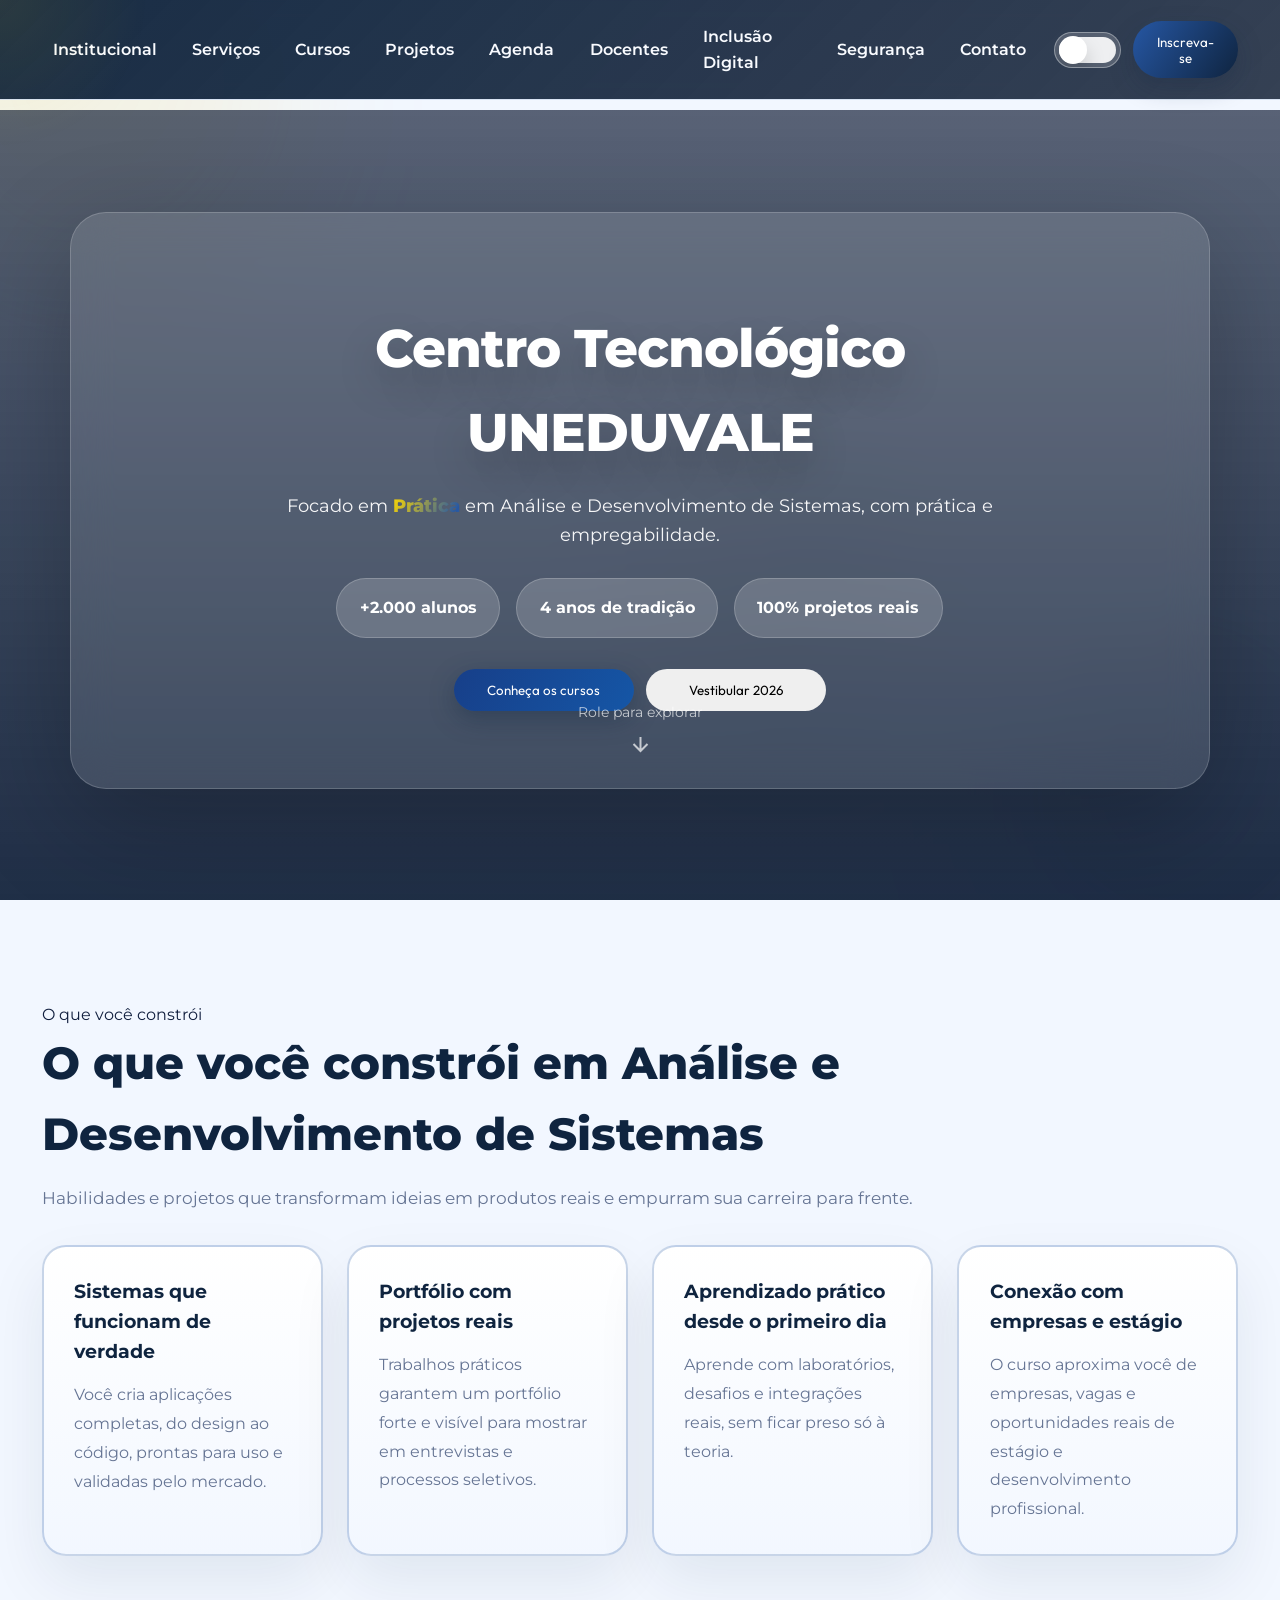
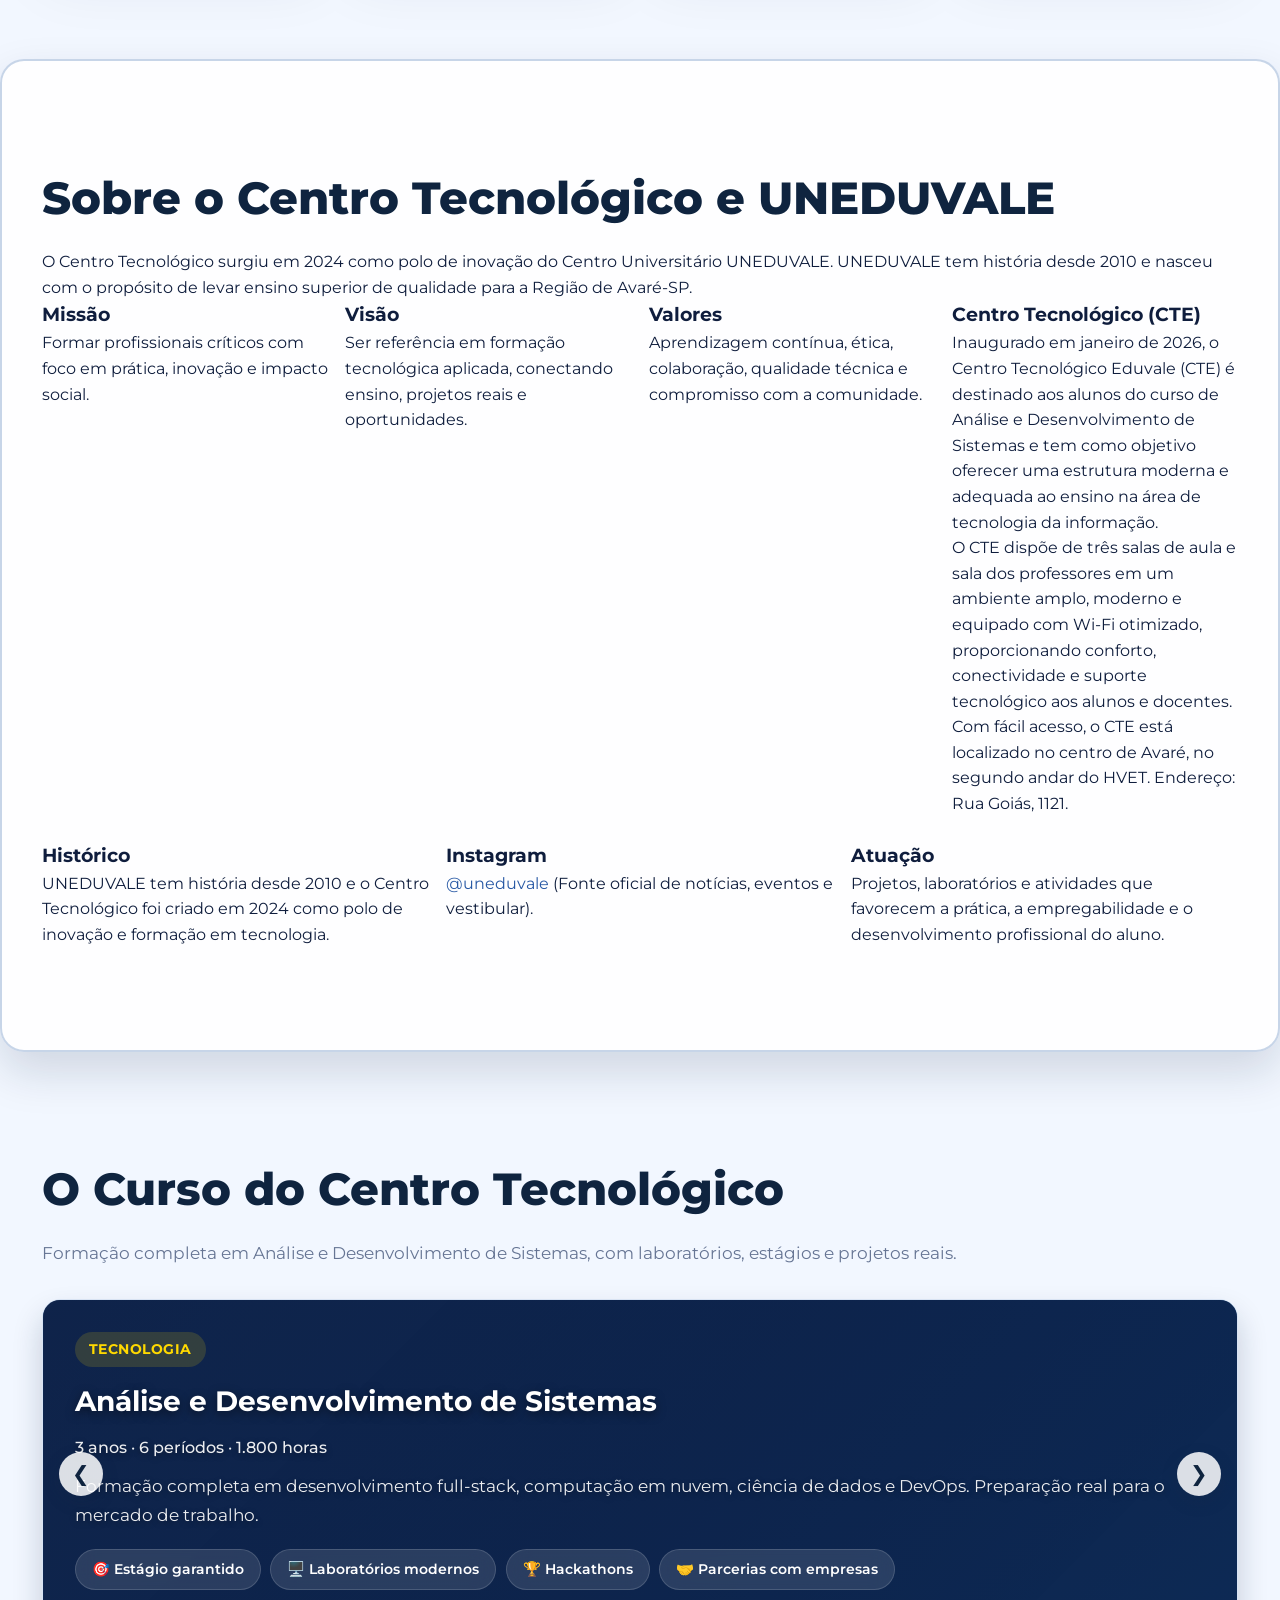
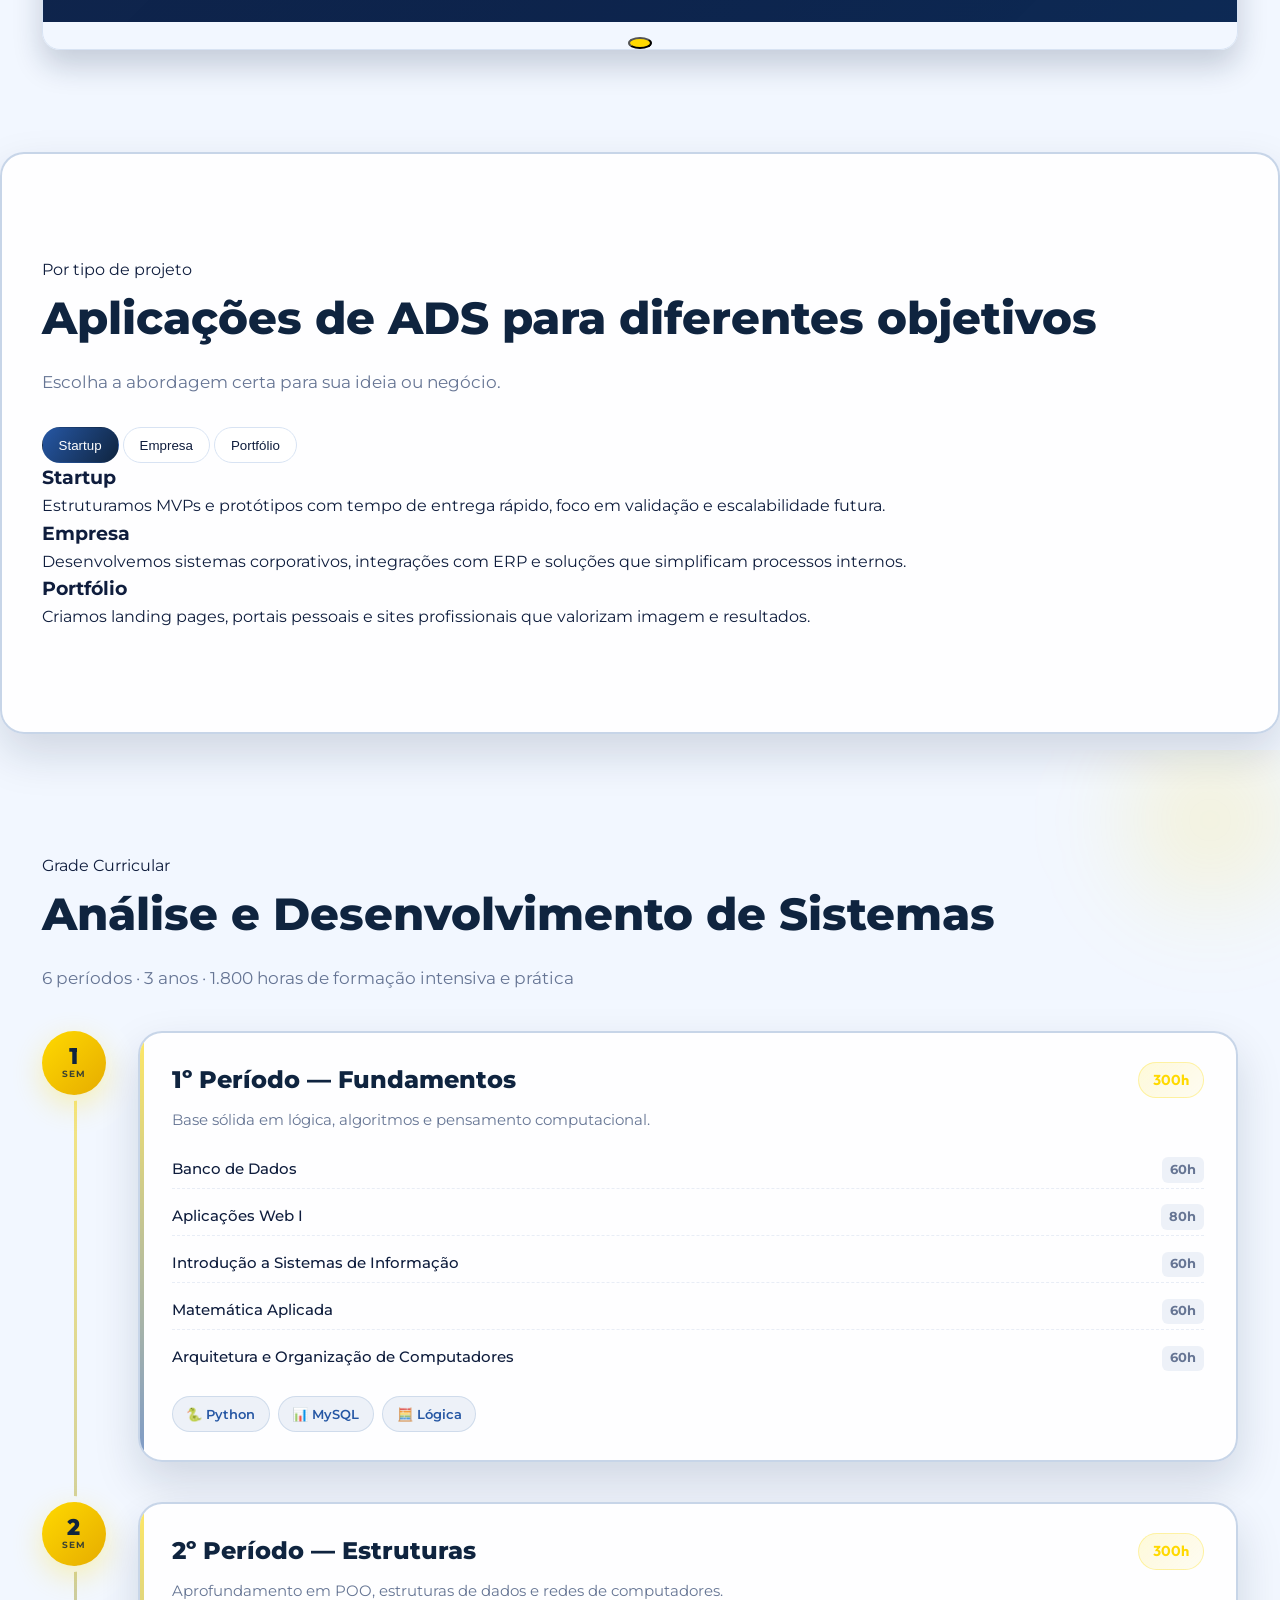
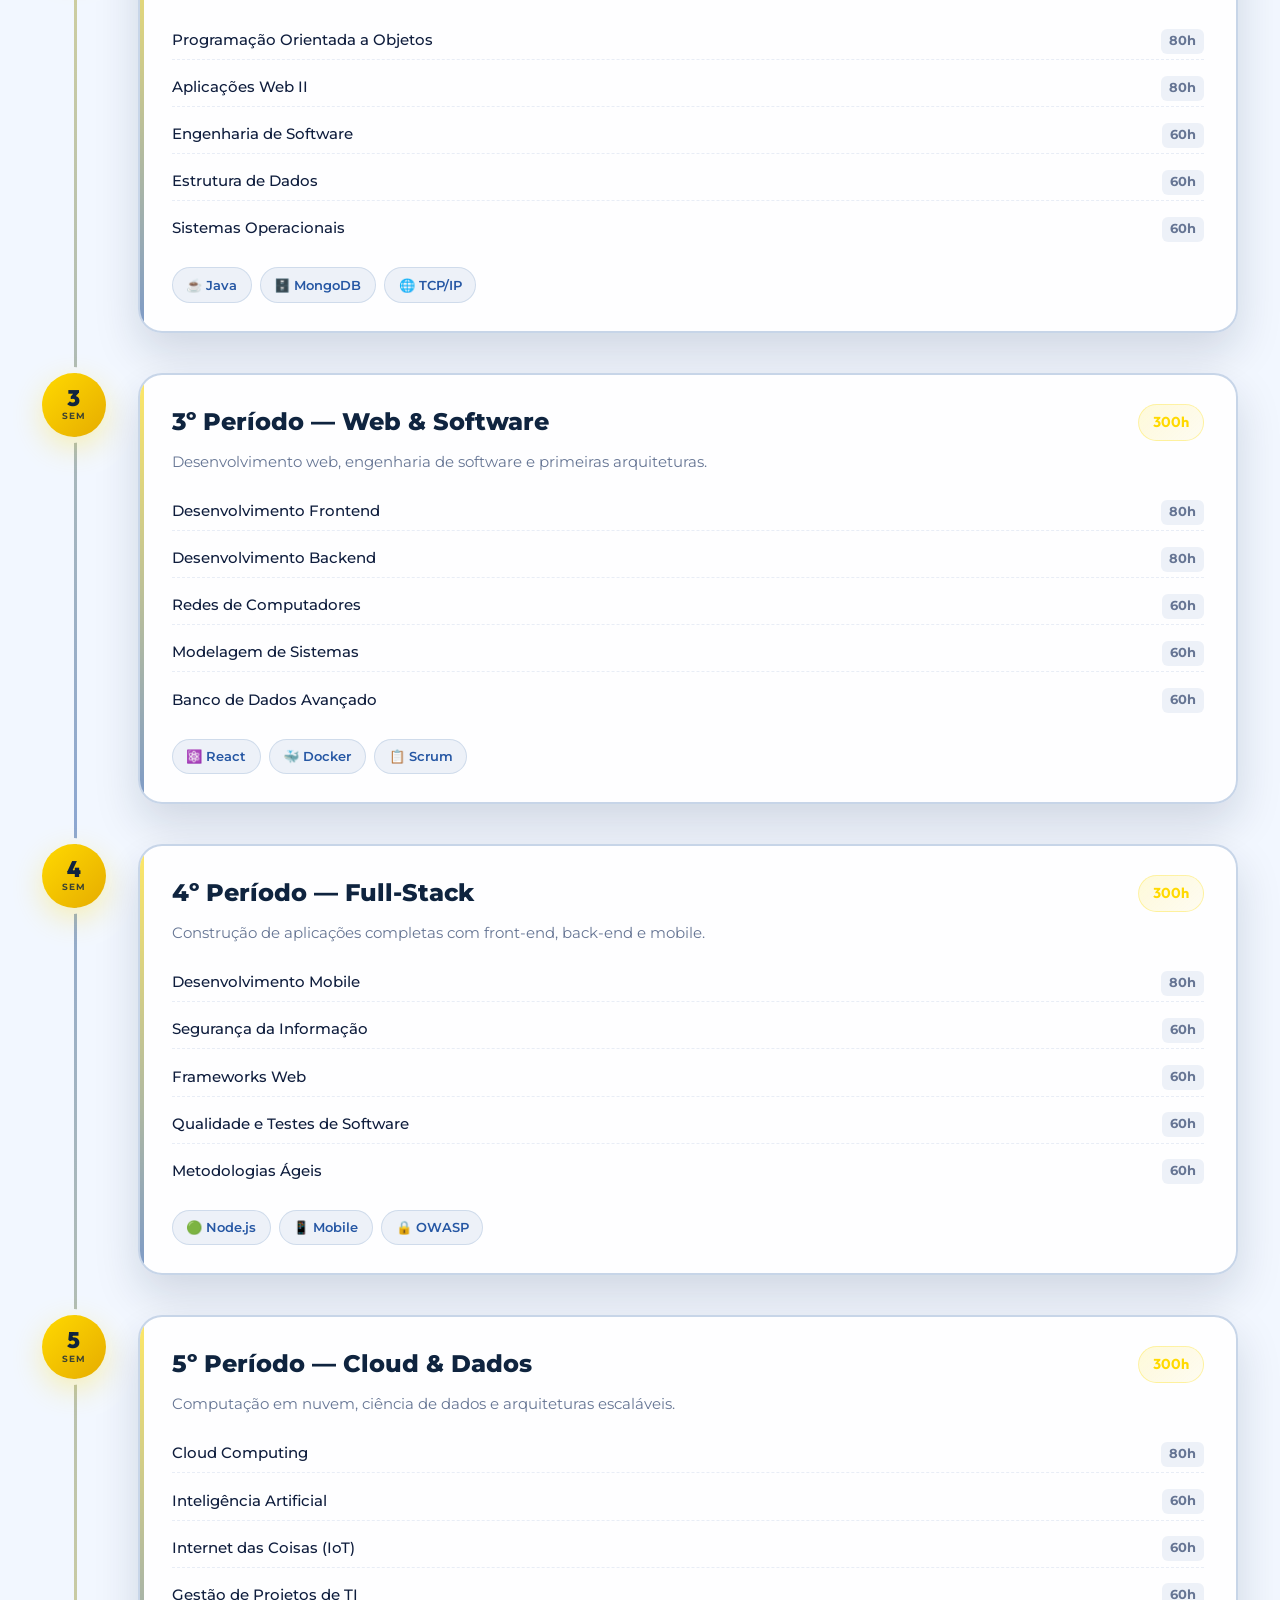
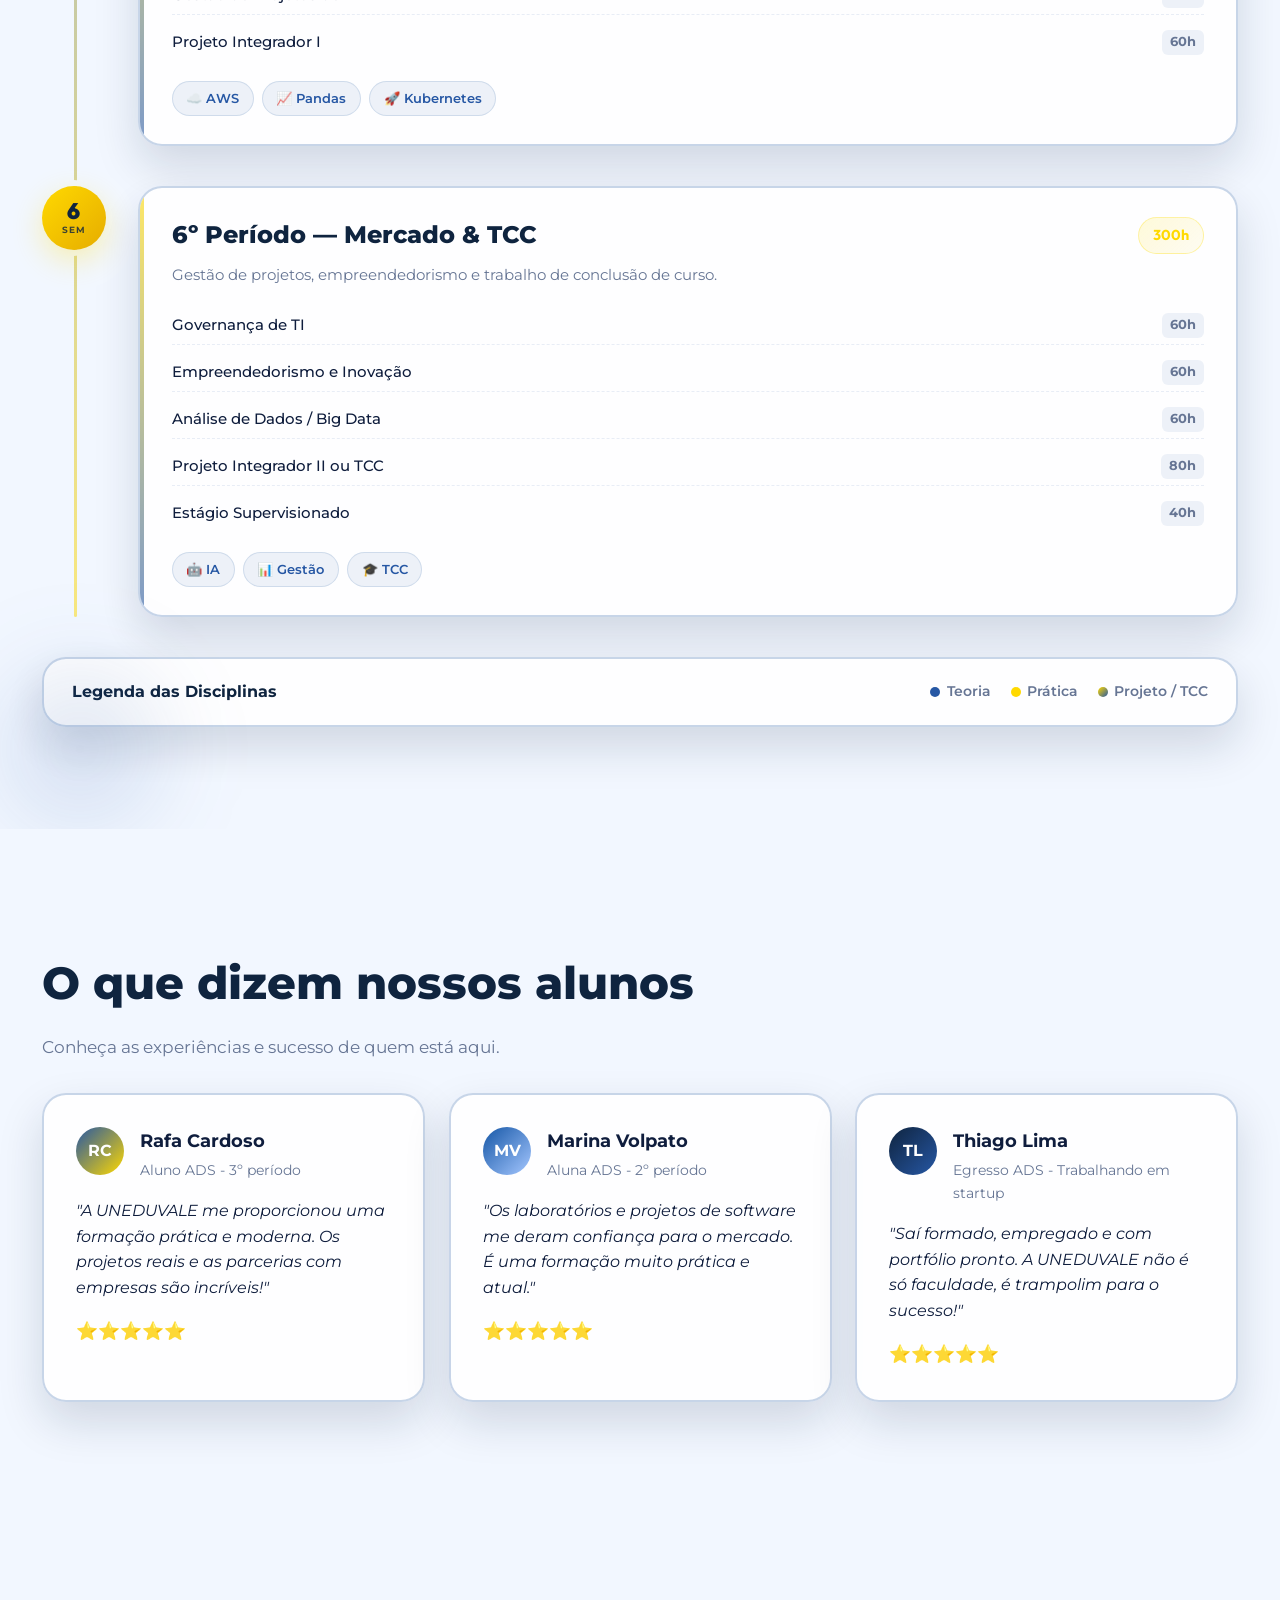
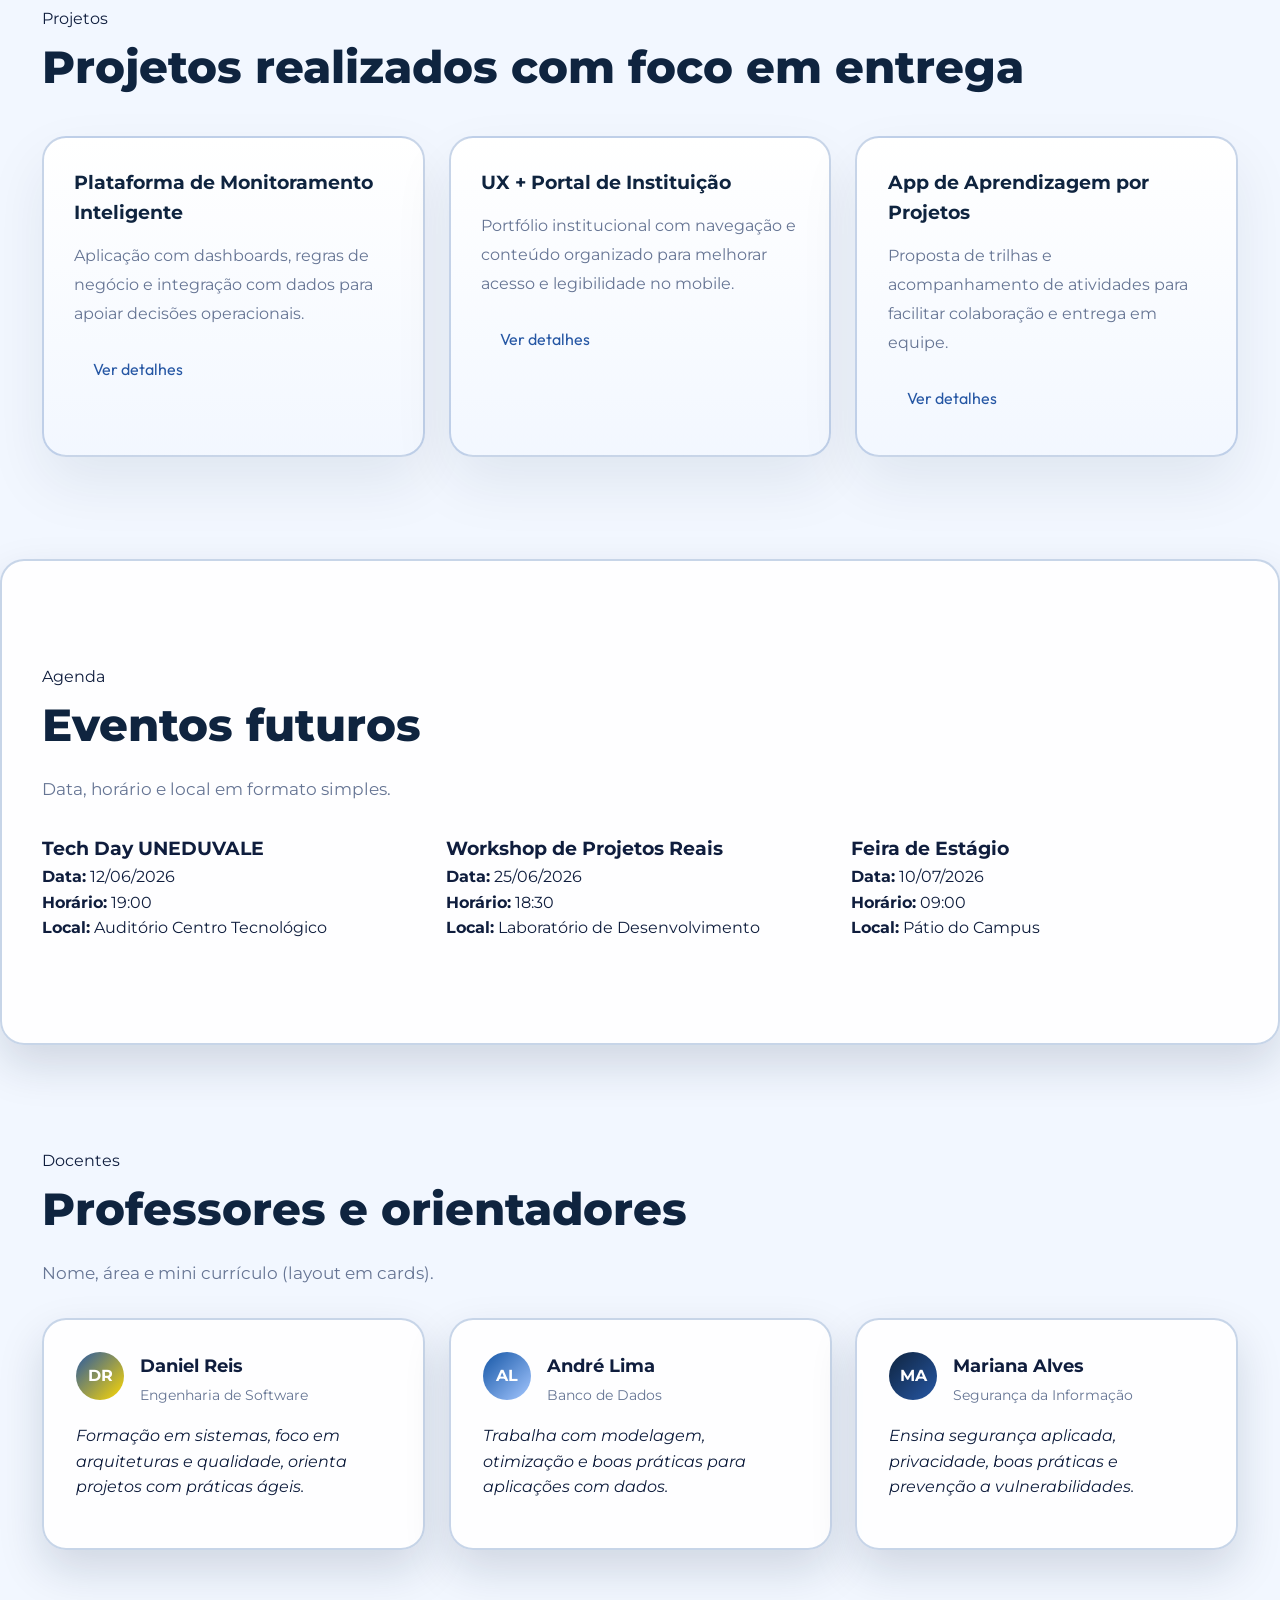
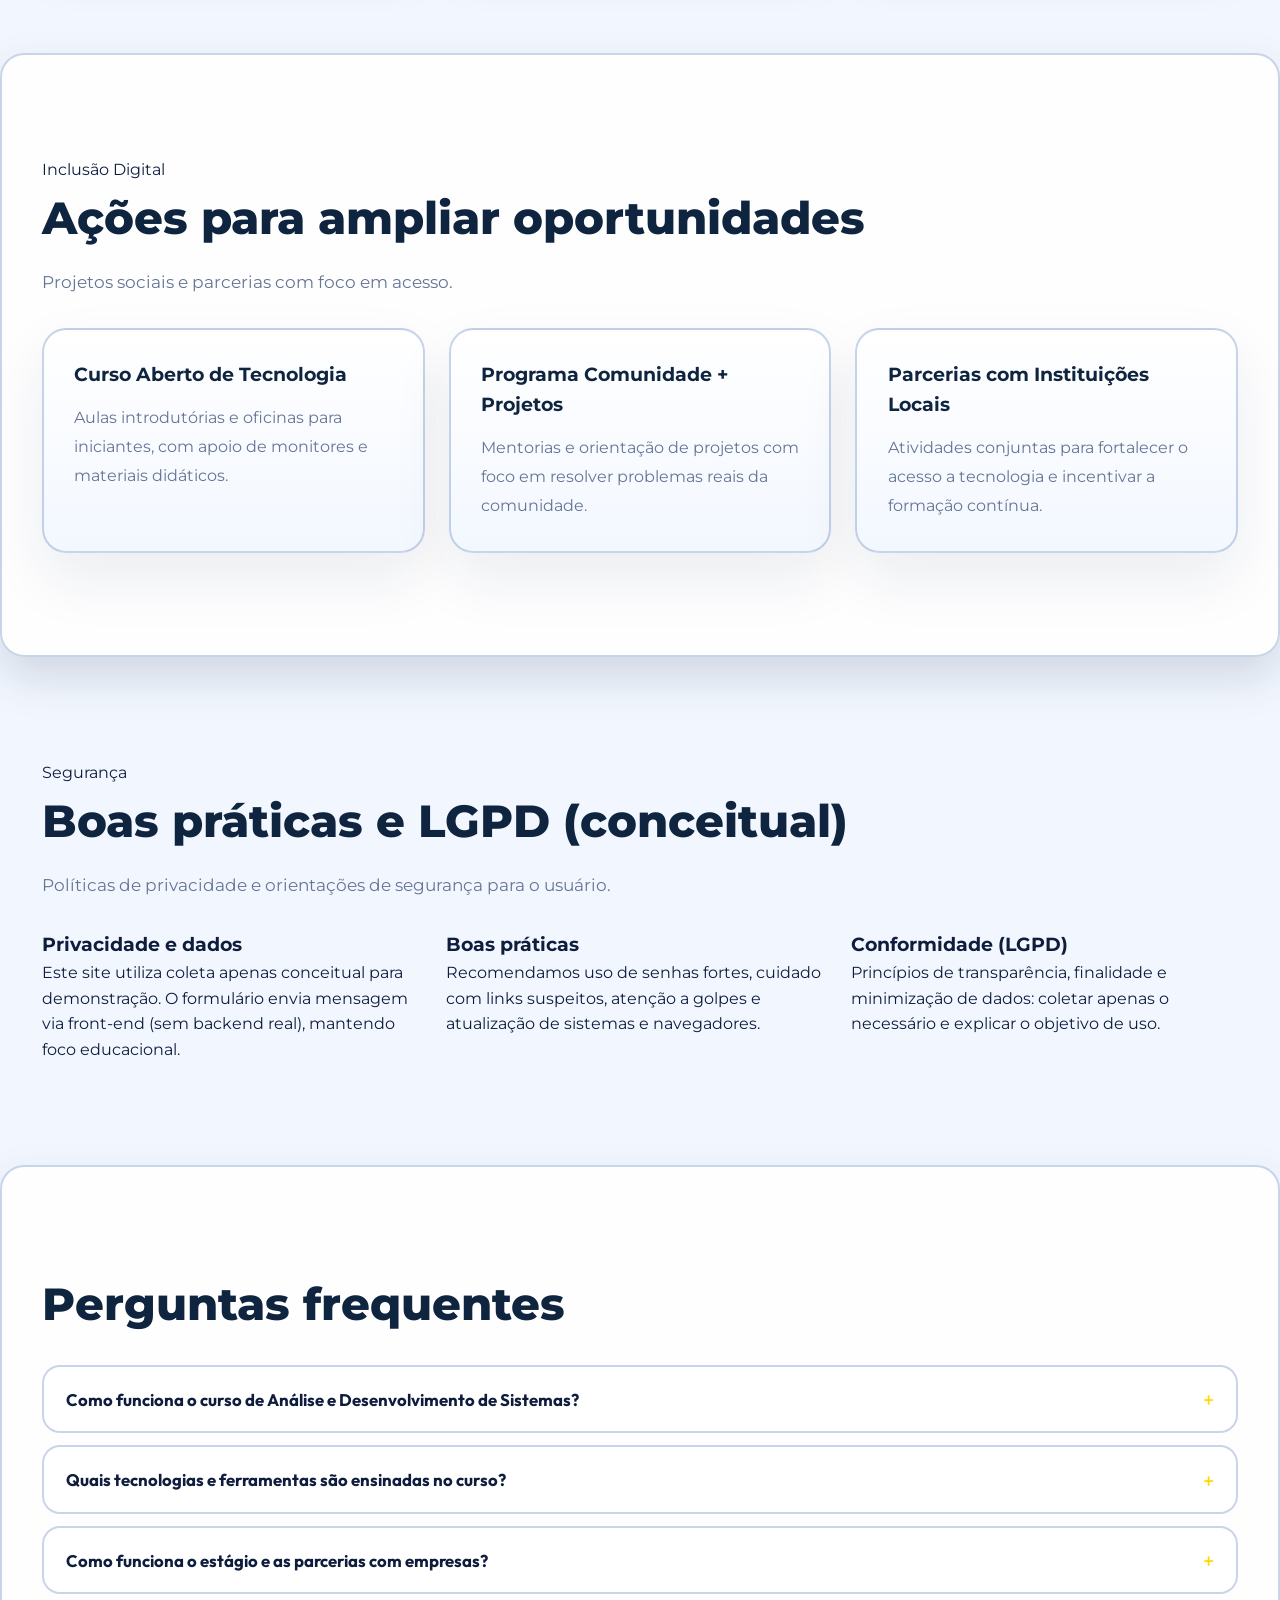
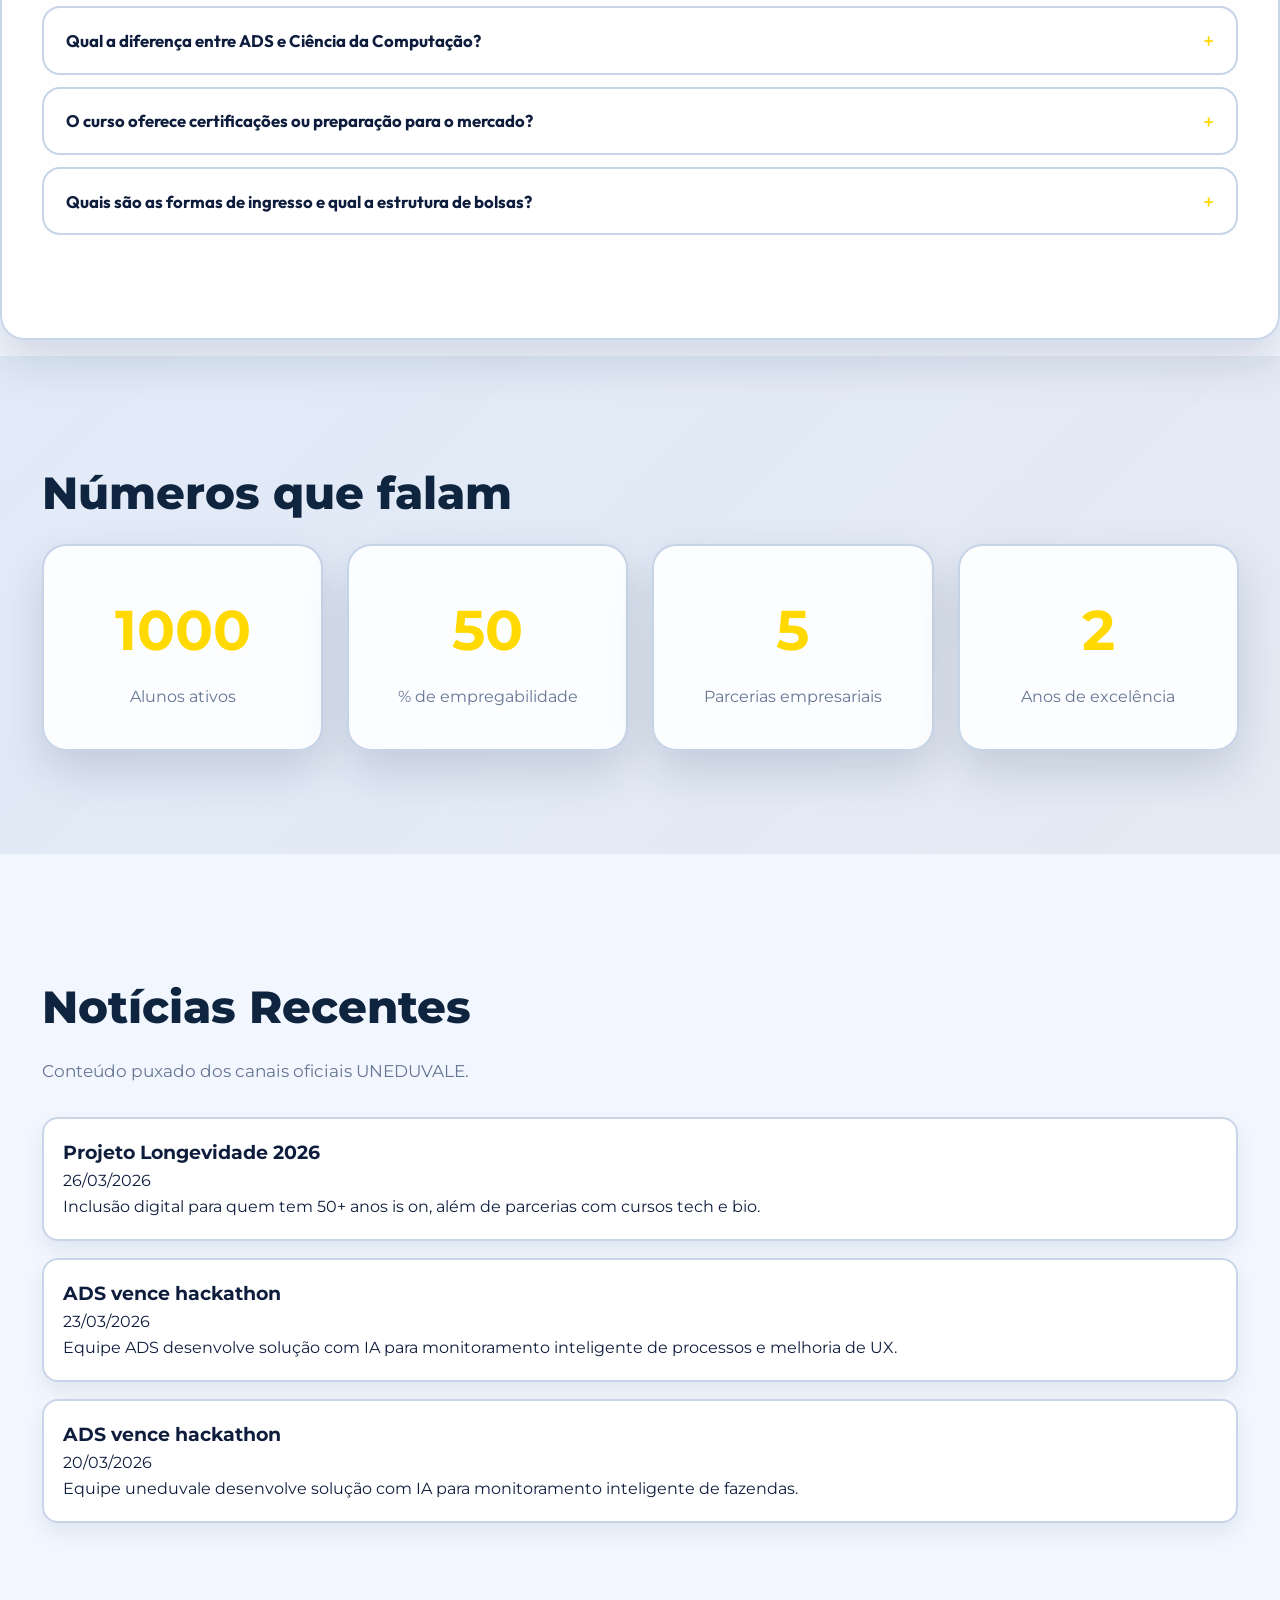
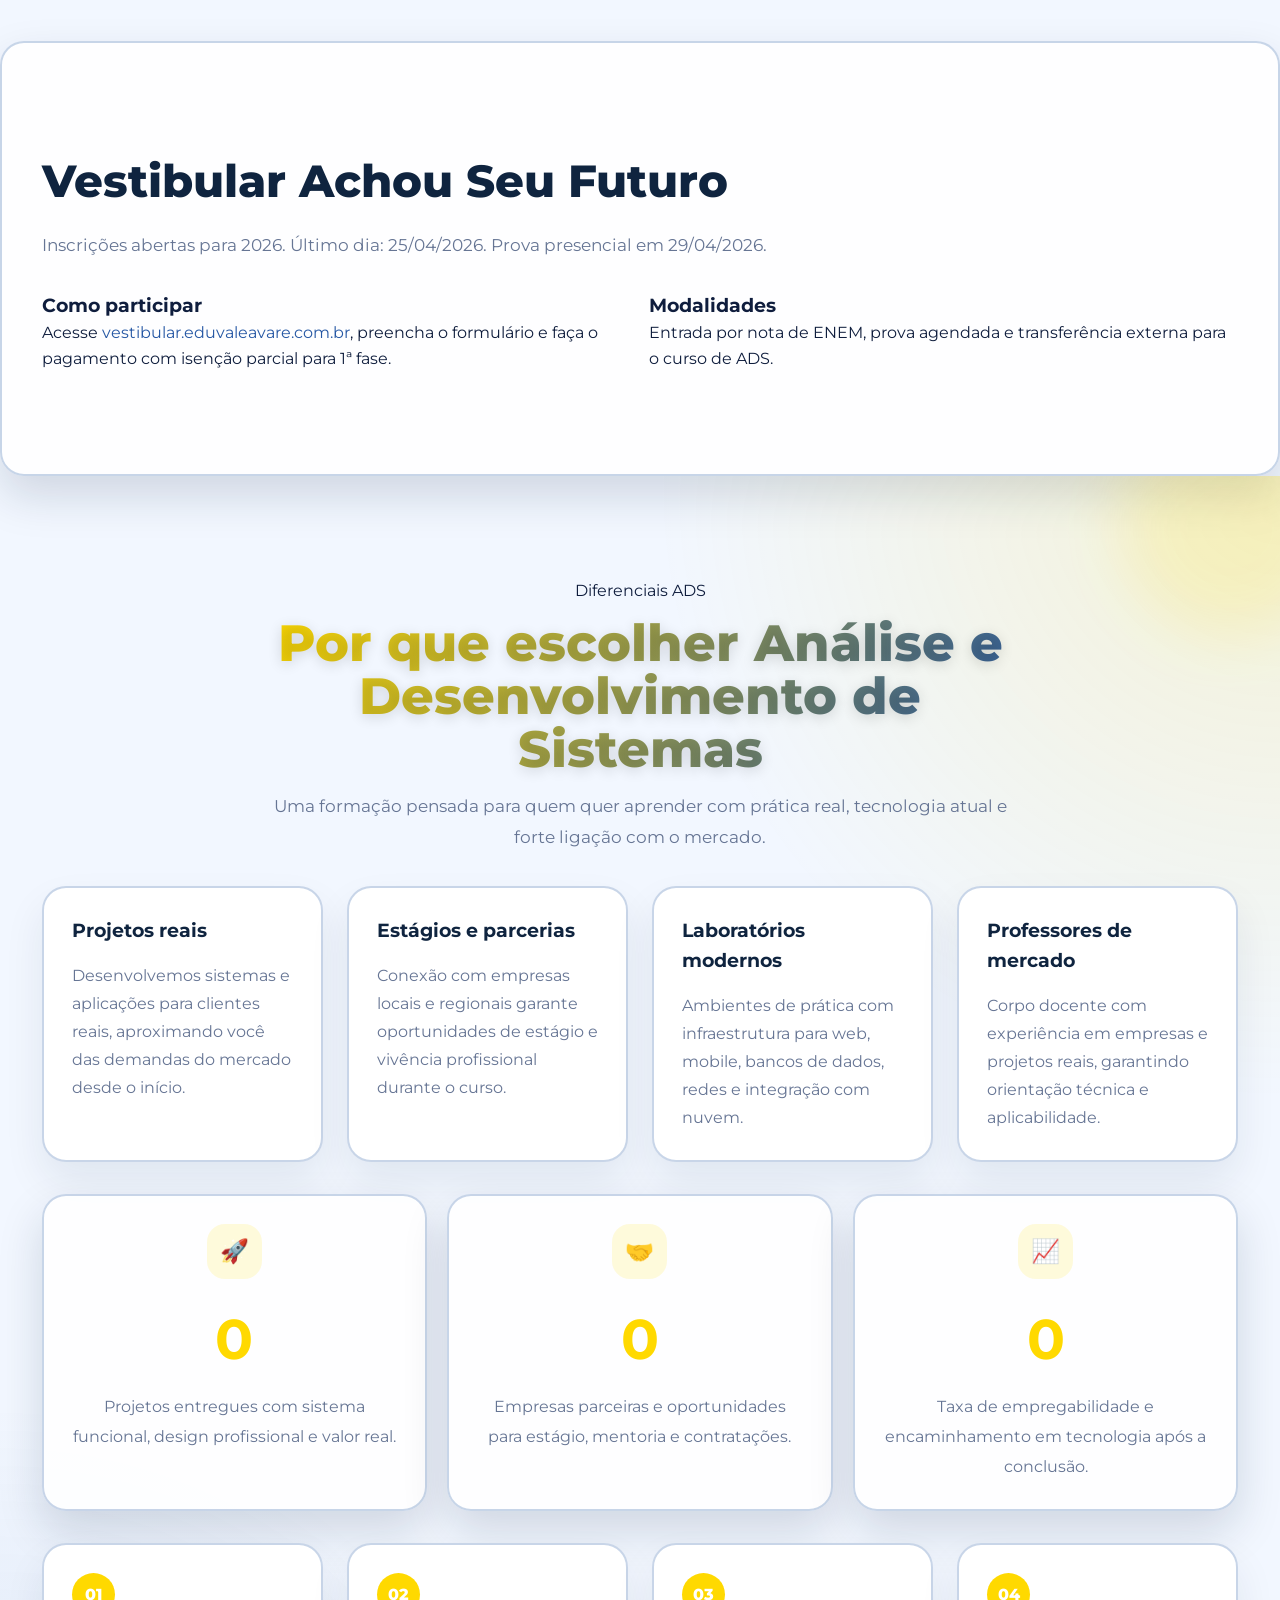
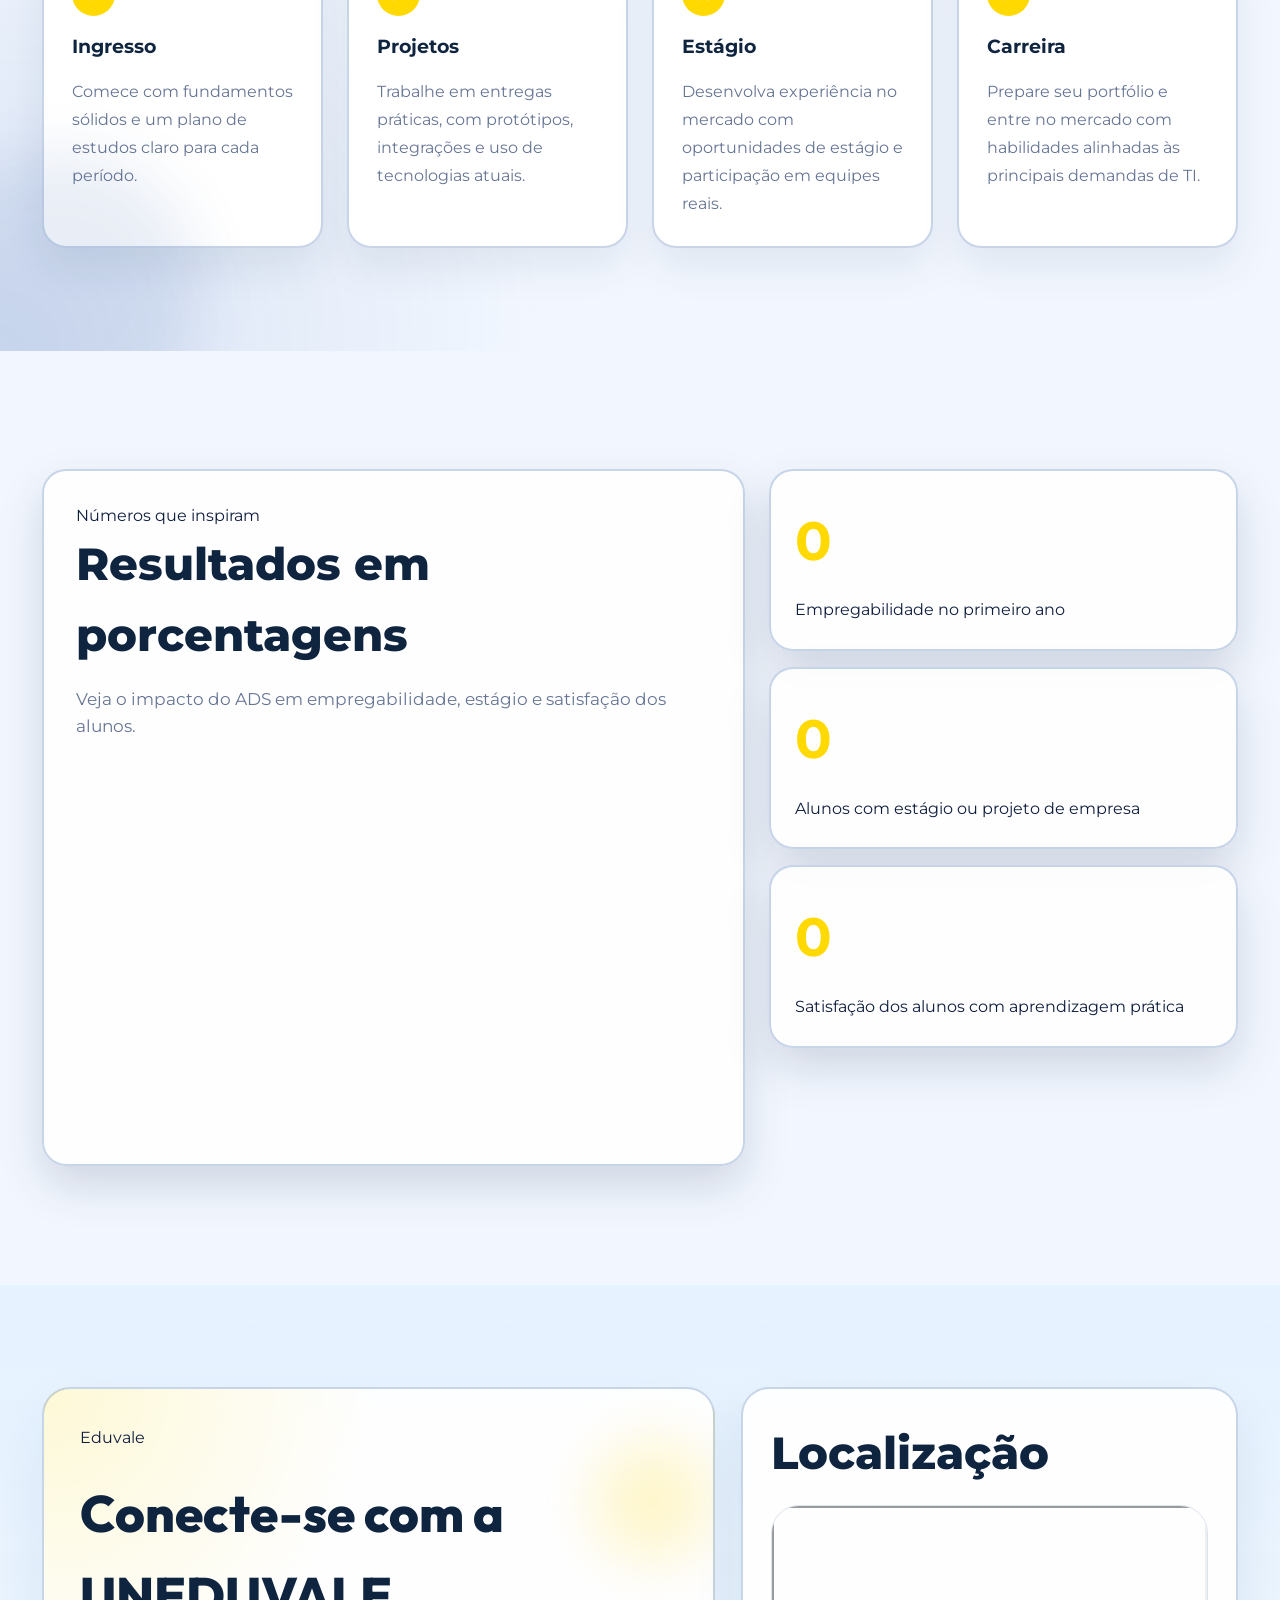
==== index.html @ 2bf3e685 "Oculta logos quebrados e melhora apresentação sem assets ausentes" ====
<!DOCTYPE html>
<html lang="pt-BR">
<head>
  <meta charset="UTF-8" />
  <meta name="viewport" content="width=device-width, initial-scale=1.0" />
  <title>Centro Tecnológico | UNEDUVALE</title>
  <link rel="preconnect" href="https://fonts.googleapis.com" />
  <link rel="preconnect" href="https://fonts.gstatic.com" crossorigin />
  <link href="https://fonts.googleapis.com/css2?family=Montserrat:wght@200;300;400;500;600;700;800;900&family=Outfit:wght@300;400;500;600;700;800;900&family=Raleway:wght@300;400;500;600;700;800&display=swap" rel="stylesheet" />
  <link rel="stylesheet" href="styles.css" />
</head>
<body>

  <div id="readingProgress" class="reading-progress"></div>

  <div class="floating-blobs" aria-hidden="true">
    <div class="blob blob-1"></div>
    <div class="blob blob-2"></div>
    <div class="blob blob-3"></div>
  </div>

  <div id="cursorSpotlight" class="cursor-spotlight" aria-hidden="true"></div>

  <header class="topbar" id="topbar">
    <div class="container header-flex">


      <nav class="main-nav" id="mainNav">
        <a href="#sobre">Institucional</a>
        <a href="#solucoes">Serviços</a>
        <a href="#cursos">Cursos</a>
        <a href="#projetos">Projetos</a>
        <a href="#agenda">Agenda</a>
        <a href="#docentes">Docentes</a>
        <a href="#inclusao">Inclusão Digital</a>
        <a href="#seguranca">Segurança</a>
        <a href="#contato">Contato</a>
      </nav>


      <div class="header-actions">
        <button id="darkModeBtn" class="dark-mode-btn" aria-label="Alternar tema">
          <span class="dark-mode-thumb"></span>
        </button>
        <button class="btn btn-cta" onclick="scrollToSection('vestibular')">Inscreva-se</button>
        <button id="burgerBtn" class="burger-btn" aria-label="Abrir menu">☰</button>
      </div>
    </div>
  </header>

  <div id="introScreen" class="intro-screen">
    <div class="intro-content">
      <h1>Bem-vindo ao Centro Tecnológico | UNEDUVALE</h1>
      <p id="typingText"></p>
      <button class="btn btn-primary" onclick="hideIntro()">Entrar</button>
    </div>
  </div>

  <div class="app-container">
    <aside class="sidebar closed" id="sidebar">
      <nav class="sidebar-nav">
        <a href="#sobre" class="sidebar-link">Institucional</a>
        <a href="#solucoes" class="sidebar-link">Serviços</a>
        <a href="#cursos" class="sidebar-link">Cursos</a>
        <a href="#projetos" class="sidebar-link">Projetos</a>
        <a href="#agenda" class="sidebar-link">Agenda</a>
        <a href="#docentes" class="sidebar-link">Docentes</a>
        <a href="#inclusao" class="sidebar-link">Inclusão Digital</a>
        <a href="#seguranca" class="sidebar-link">Segurança</a>
        <a href="#contato" class="sidebar-link">Contato</a>
      </nav>
    </aside>
    <div id="sidebarOverlay" class="sidebar-overlay"></div>

    <main class="main-content">

    <!-- =====================================
         HOME / BANNER PRINCIPAL
         ===================================== -->
    <section id="hero" class="section hero-section">
      <div class="container hero-content">
        <div class="hero-logo">
          <img
            src="assets/Logo-Centro-Tecnológico-Eduvale-site-300x104.png"
            alt="Logo Centro Tecnológico UNEDUVALE"
            class="hero-logo-img"
            loading="eager"
            decoding="async"
            onerror="this.style.display='none'"
          />
        </div>
<h1>Centro Tecnológico UNEDUVALE</h1>
        <p class="hero-subtitle">Focado em <span id="heroHighlight" class="gradient-text-animated">Inovação</span> em Análise e Desenvolvimento de Sistemas, com prática e empregabilidade.</p>
        <div class="hero-badges">
          <div class="badge-item">+2.000 alunos</div>
          <div class="badge-item">4 anos de tradição</div>
          <div class="badge-item">100% projetos reais</div>
        </div>
        <div class="hero-cta-group">
          <button class="btn btn-primary lava-btn magnetic-btn" onclick="scrollToSection('cursos')">Conheça os cursos</button>
          <button class="btn btn-secondary magnetic-btn" onclick="scrollToSection('vestibular')">Vestibular 2026</button>
        </div>
        <div class="scroll-indicator">
          <span>Role para explorar</span>
          <svg viewBox="0 0 24 24" fill="none" stroke="currentColor" stroke-width="2"><path d="M12 5v14M5 12l7 7 7-7"/></svg>
        </div>
      </div>
    </section>

    <section id="solucoes" class="section solutions-section">
      <div class="container">
        <div class="section-heading">
          <span class="section-label">O que você constrói</span>
          <h2>O que você constrói em Análise e Desenvolvimento de Sistemas</h2>
          <p class="subtitle">Habilidades e projetos que transformam ideias em produtos reais e empurram sua carreira para frente.</p>
        </div>
        <div class="solution-grid">
          <article class="solution-card neon-card hover-lift">
            <h3>Sistemas que funcionam de verdade</h3>
            <p>Você cria aplicações completas, do design ao código, prontas para uso e validadas pelo mercado.</p>
          </article>
          <article class="solution-card neon-card hover-lift">
            <h3>Portfólio com projetos reais</h3>
            <p>Trabalhos práticos garantem um portfólio forte e visível para mostrar em entrevistas e processos seletivos.</p>
          </article>
          <article class="solution-card neon-card hover-lift">
            <h3>Aprendizado prático desde o primeiro dia</h3>
            <p>Aprende com laboratórios, desafios e integrações reais, sem ficar preso só à teoria.</p>
          </article>
          <article class="solution-card neon-card hover-lift">
            <h3>Conexão com empresas e estágio</h3>
            <p>O curso aproxima você de empresas, vagas e oportunidades reais de estágio e desenvolvimento profissional.</p>
          </article>
        </div>
      </div>
    </section>

    <!-- =====================================
         INSTITUCIONAL (MISSÃO / VISÃO / VALORES)
         ===================================== -->
    <section id="sobre" class="section glass-card">
      <div class="container">
        <h2>Sobre o Centro Tecnológico e UNEDUVALE</h2>
        <p>O Centro Tecnológico surgiu em 2024 como polo de inovação do Centro Universitário UNEDUVALE. UNEDUVALE tem história desde 2010 e nasceu com o propósito de levar ensino superior de qualidade para a Região de Avaré-SP.</p>
        <div class="info-grid">
          <article>
            <h3>Missão</h3>
            <p>Formar profissionais críticos com foco em prática, inovação e impacto social.</p>
          </article>
          <article>
            <h3>Visão</h3>
            <p>Ser referência em formação tecnológica aplicada, conectando ensino, projetos reais e oportunidades.</p>
          </article>
          <article>
            <h3>Valores</h3>
            <p>Aprendizagem contínua, ética, colaboração, qualidade técnica e compromisso com a comunidade.</p>
          </article>
          <article>
            <h3>Centro Tecnológico (CTE)</h3>
            <p>
              Inaugurado em janeiro de 2026, o Centro Tecnológico Eduvale (CTE) é destinado aos alunos do curso de Análise e Desenvolvimento de Sistemas
              e tem como objetivo oferecer uma estrutura moderna e adequada ao ensino na área de tecnologia da informação.
            </p>
            <p>
              O CTE dispõe de três salas de aula e sala dos professores em um ambiente amplo, moderno e equipado com Wi‑Fi otimizado,
              proporcionando conforto, conectividade e suporte tecnológico aos alunos e docentes.
            </p>
            <p>
              Com fácil acesso, o CTE está localizado no centro de Avaré, no segundo andar do HVET. Endereço: Rua Goiás, 1121.
            </p>
          </article>
        </div>

        <div class="info-grid" style="margin-top: 1.5rem;">
          <article>
            <h3>Histórico</h3>
            <p>UNEDUVALE tem história desde 2010 e o Centro Tecnológico foi criado em 2024 como polo de inovação e formação em tecnologia.</p>
          </article>
          <article>
            <h3>Instagram</h3>
            <p><a href="https://www.instagram.com/uneduvale" target="_blank" rel="noreferrer">@uneduvale</a> (Fonte oficial de notícias, eventos e vestibular).</p>
          </article>
          <article>
            <h3>Atuação</h3>
            <p>Projetos, laboratórios e atividades que favorecem a prática, a empregabilidade e o desenvolvimento profissional do aluno.</p>
          </article>
        </div>
      </div>
    </section>

    <section id="cursos" class="section">
      <div class="container">
        <h2>O Curso do Centro Tecnológico</h2>
        <p class="subtitle">Formação completa em Análise e Desenvolvimento de Sistemas, com laboratórios, estágios e projetos reais.</p>

        <div class="course-slider" id="courseSlider">
          <div class="slider-track" id="sliderTrack">
            <article class="slide-item">
              <div class="slide-item-content">
                <span class="slide-tag">Tecnologia</span>
                <h3>Análise e Desenvolvimento de Sistemas</h3>
                <p class="slide-duration">3 anos · 6 períodos · 1.800 horas</p>
                <p class="slide-desc">Formação completa em desenvolvimento full-stack, computação em nuvem, ciência de dados e DevOps. Preparação real para o mercado de trabalho.</p>
                <div class="slide-highlights">
                  <span class="highlight-pill">🎯 Estágio garantido</span>
                  <span class="highlight-pill">🖥️ Laboratórios modernos</span>
                  <span class="highlight-pill">🏆 Hackathons</span>
                  <span class="highlight-pill">🤝 Parcerias com empresas</span>
                </div>
              </div>
            </article>
          </div>
          <button class="slider-btn prev" aria-label="Slide anterior">❮</button>
          <button class="slider-btn next" aria-label="Próximo slide">❯</button>
          <div class="slider-dots" id="sliderDots"></div>
        </div>
      </div>
    </section>

    <section id="segmentos" class="section glass-card">

    <!-- =====================================
         SERVIÇOS + CURSOS (MANTÉM)
         ===================================== -->
      <div class="container">
        <div class="section-heading">
          <span class="section-label">Por tipo de projeto</span>
          <h2>Aplicações de ADS para diferentes objetivos</h2>
          <p class="subtitle">Escolha a abordagem certa para sua ideia ou negócio.</p>
        </div>
        <div class="feature-tabs">
          <div class="feature-buttons">
            <button class="tab active" data-feature="startup">Startup</button>
            <button class="tab" data-feature="empresa">Empresa</button>
            <button class="tab" data-feature="portfolio">Portfólio</button>
          </div>
          <div class="feature-panels">
            <div class="feature-panel active" id="startup">
              <h3>Startup</h3>
              <p>Estruturamos MVPs e protótipos com tempo de entrega rápido, foco em validação e escalabilidade futura.</p>
            </div>
            <div class="feature-panel" id="empresa">
              <h3>Empresa</h3>
              <p>Desenvolvemos sistemas corporativos, integrações com ERP e soluções que simplificam processos internos.</p>
            </div>
            <div class="feature-panel" id="portfolio">
              <h3>Portfólio</h3>
              <p>Criamos landing pages, portais pessoais e sites profissionais que valorizam imagem e resultados.</p>
            </div>
          </div>
        </div>
      </div>
    </section>



    <section id="grade" class="section grade-section">
      <div class="container">
        <div class="section-heading">
          <span class="section-label">Grade Curricular</span>
          <h2>Análise e Desenvolvimento de Sistemas</h2>
          <p class="subtitle">6 períodos · 3 anos · 1.800 horas de formação intensiva e prática</p>
        </div>

        <div class="grade-timeline">
          <div class="timeline-line" aria-hidden="true"></div>

          <article class="grade-period">
            <div class="period-marker" aria-hidden="true">
              <span class="period-number">1</span>
              <span class="period-semester">SEM</span>
            </div>
            <div class="period-content glass-card neon-card hover-lift">
              <div class="period-header">
                <h3>1º Período — Fundamentos</h3>
                <span class="period-hours">300h</span>
              </div>
              <p class="period-desc">Base sólida em lógica, algoritmos e pensamento computacional.</p>
              <ul class="subject-list">
                <li>Banco de Dados <em>60h</em></li>
                <li>Aplicações Web I <em>80h</em></li>
                <li>Introdução a Sistemas de Informação <em>60h</em></li>
                <li>Matemática Aplicada <em>60h</em></li>
                <li>Arquitetura e Organização de Computadores <em>60h</em></li>
              </ul>
              <div class="period-skills">
                <span class="skill-pill">🐍 Python</span>
                <span class="skill-pill">📊 MySQL</span>
                <span class="skill-pill">🧮 Lógica</span>
              </div>
            </div>
          </article>

          <article class="grade-period">
            <div class="period-marker" aria-hidden="true">
              <span class="period-number">2</span>
              <span class="period-semester">SEM</span>
            </div>
            <div class="period-content glass-card neon-card hover-lift">
              <div class="period-header">
                <h3>2º Período — Estruturas</h3>
                <span class="period-hours">300h</span>
              </div>
              <p class="period-desc">Aprofundamento em POO, estruturas de dados e redes de computadores.</p>
              <ul class="subject-list">
                <li>Programação Orientada a Objetos <em>80h</em></li>
                <li>Aplicações Web II <em>80h</em></li>
                <li>Engenharia de Software <em>60h</em></li>
                <li>Estrutura de Dados <em>60h</em></li>
                <li>Sistemas Operacionais <em>60h</em></li>
              </ul>
              <div class="period-skills">
                <span class="skill-pill">☕ Java</span>
                <span class="skill-pill">🗄️ MongoDB</span>
                <span class="skill-pill">🌐 TCP/IP</span>
              </div>
            </div>
          </article>

          <article class="grade-period">
            <div class="period-marker" aria-hidden="true">
              <span class="period-number">3</span>
              <span class="period-semester">SEM</span>
            </div>
            <div class="period-content glass-card neon-card hover-lift">
              <div class="period-header">
                <h3>3º Período — Web & Software</h3>
                <span class="period-hours">300h</span>
              </div>
              <p class="period-desc">Desenvolvimento web, engenharia de software e primeiras arquiteturas.</p>
              <ul class="subject-list">
                <li>Desenvolvimento Frontend <em>80h</em></li>
                <li>Desenvolvimento Backend <em>80h</em></li>
                <li>Redes de Computadores <em>60h</em></li>
                <li>Modelagem de Sistemas <em>60h</em></li>
                <li>Banco de Dados Avançado <em>60h</em></li>
              </ul>
              <div class="period-skills">
                <span class="skill-pill">⚛️ React</span>
                <span class="skill-pill">🐳 Docker</span>
                <span class="skill-pill">📋 Scrum</span>
              </div>
            </div>
          </article>

          <article class="grade-period">
            <div class="period-marker" aria-hidden="true">
              <span class="period-number">4</span>
              <span class="period-semester">SEM</span>
            </div>
            <div class="period-content glass-card neon-card hover-lift">
              <div class="period-header">
                <h3>4º Período — Full-Stack</h3>
                <span class="period-hours">300h</span>
              </div>
              <p class="period-desc">Construção de aplicações completas com front-end, back-end e mobile.</p>
              <ul class="subject-list">
                <li>Desenvolvimento Mobile <em>80h</em></li>
                <li>Segurança da Informação <em>60h</em></li>
                <li>Frameworks Web <em>60h</em></li>
                <li>Qualidade e Testes de Software <em>60h</em></li>
                <li>Metodologias Ágeis <em>60h</em></li>
              </ul>
              <div class="period-skills">
                <span class="skill-pill">🟢 Node.js</span>
                <span class="skill-pill">📱 Mobile</span>
                <span class="skill-pill">🔒 OWASP</span>
              </div>
            </div>
          </article>

          <article class="grade-period">
            <div class="period-marker" aria-hidden="true">
              <span class="period-number">5</span>
              <span class="period-semester">SEM</span>
            </div>
            <div class="period-content glass-card neon-card hover-lift">
              <div class="period-header">
                <h3>5º Período — Cloud & Dados</h3>
                <span class="period-hours">300h</span>
              </div>
              <p class="period-desc">Computação em nuvem, ciência de dados e arquiteturas escaláveis.</p>
              <ul class="subject-list">
                <li>Cloud Computing <em>80h</em></li>
                <li>Inteligência Artificial <em>60h</em></li>
                <li>Internet das Coisas (IoT) <em>60h</em></li>
                <li>Gestão de Projetos de TI <em>60h</em></li>
                <li>Projeto Integrador I <em>60h</em></li>
              </ul>
              <div class="period-skills">
                <span class="skill-pill">☁️ AWS</span>
                <span class="skill-pill">📈 Pandas</span>
                <span class="skill-pill">🚀 Kubernetes</span>
              </div>
            </div>
          </article>

          <article class="grade-period">
            <div class="period-marker" aria-hidden="true">
              <span class="period-number">6</span>
              <span class="period-semester">SEM</span>
            </div>
            <div class="period-content glass-card neon-card hover-lift">
              <div class="period-header">
                <h3>6º Período — Mercado & TCC</h3>
                <span class="period-hours">300h</span>
              </div>
              <p class="period-desc">Gestão de projetos, empreendedorismo e trabalho de conclusão de curso.</p>
              <ul class="subject-list">
                <li>Governança de TI <em>60h</em></li>
                <li>Empreendedorismo e Inovação <em>60h</em></li>
                <li>Análise de Dados / Big Data <em>60h</em></li>
                <li>Projeto Integrador II ou TCC <em>80h</em></li>
                <li>Estágio Supervisionado <em>40h</em></li>
              </ul>
              <div class="period-skills">
                <span class="skill-pill">🤖 IA</span>
                <span class="skill-pill">📊 Gestão</span>
                <span class="skill-pill">🎓 TCC</span>
              </div>
            </div>
          </article>
        </div>

        <div class="grade-legend glass-card">
          <h4>Legenda das Disciplinas</h4>
          <div class="legend-items">
            <span><span class="legend-dot teoria"></span> Teoria</span>
            <span><span class="legend-dot pratica"></span> Prática</span>
            <span><span class="legend-dot projeto"></span> Projeto / TCC</span>
          </div>
        </div>
      </div>
    </section>

    <section id="noticias" class="section">
      <div class="container">
        <h2>O que dizem nossos alunos</h2>
        <p class="subtitle">Conheça as experiências e sucesso de quem está aqui.</p>
        <div class="testimonials-grid">
          <article class="testimonial-card glass-card">
            <div class="testimonial-header">
              <div class="testimonial-avatar" style="background: linear-gradient(135deg, #2657a4, #ffd900);">RC</div>
              <div>
                <h4>Rafa Cardoso</h4>
                <p class="testimonial-role">Aluno ADS - 3º período</p>
              </div>
            </div>
            <p class="testimonial-text">"A UNEDUVALE me proporcionou uma formação prática e moderna. Os projetos reais e as parcerias com empresas são incríveis!"</p>
            <div class="stars">⭐⭐⭐⭐⭐</div>
          </article>
          <article class="testimonial-card glass-card">
            <div class="testimonial-header">
              <div class="testimonial-avatar" style="background: linear-gradient(135deg, #1556a6, #a5c7ff);">MV</div>
              <div>
                <h4>Marina Volpato</h4>
                <p class="testimonial-role">Aluna ADS - 2º período</p>
              </div>
            </div>
            <p class="testimonial-text">"Os laboratórios e projetos de software me deram confiança para o mercado. É uma formação muito prática e atual."</p>
            <div class="stars">⭐⭐⭐⭐⭐</div>
          </article>
          <article class="testimonial-card glass-card">
            <div class="testimonial-header">
              <div class="testimonial-avatar" style="background: linear-gradient(135deg, #0f243f, #2657a4);">TL</div>
              <div>
                <h4>Thiago Lima</h4>
                <p class="testimonial-role">Egresso ADS - Trabalhando em startup</p>
              </div>
            </div>
            <p class="testimonial-text">"Saí formado, empregado e com portfólio pronto. A UNEDUVALE não é só faculdade, é trampolim para o sucesso!"</p>
            <div class="stars">⭐⭐⭐⭐⭐</div>
          </article>
        </div>
      </div>
    </section>

    <!-- =====================================
         PROJETOS / AGENDA / DOCENTES / INCLUSÃO / SEGURANÇA
         ===================================== -->

    <section id="projetos" class="section">
      <div class="container">
        <div class="section-heading">
          <span class="section-label">Projetos</span>
          <h2>Projetos realizados com foco em entrega</h2>

        </div>

        <div class="solution-grid">
          <article class="solution-card neon-card hover-lift">
            <h3>Plataforma de Monitoramento Inteligente</h3>
            <p>Aplicação com dashboards, regras de negócio e integração com dados para apoiar decisões operacionais.</p>
            <div style="margin-top:1rem; display:flex; gap:.75rem; flex-wrap:wrap;">
              <a class="btn btn-secondary" href="#" onclick="showToast('Detalhes do projeto (exemplo)'); return false;">Ver detalhes</a>
            </div>
          </article>

          <article class="solution-card neon-card hover-lift">
            <h3>UX + Portal de Instituição</h3>
            <p>Portfólio institucional com navegação e conteúdo organizado para melhorar acesso e legibilidade no mobile.</p>
            <div style="margin-top:1rem; display:flex; gap:.75rem; flex-wrap:wrap;">
              <a class="btn btn-secondary" href="#" onclick="showToast('Detalhes do projeto (exemplo)'); return false;">Ver detalhes</a>
            </div>
          </article>

          <article class="solution-card neon-card hover-lift">
            <h3>App de Aprendizagem por Projetos</h3>
            <p>Proposta de trilhas e acompanhamento de atividades para facilitar colaboração e entrega em equipe.</p>
            <div style="margin-top:1rem; display:flex; gap:.75rem; flex-wrap:wrap;">
              <a class="btn btn-secondary" href="#" onclick="showToast('Detalhes do projeto (exemplo)'); return false;">Ver detalhes</a>
            </div>
          </article>
        </div>
      </div>
    </section>

    <section id="agenda" class="section glass-card">
      <div class="container">
        <div class="section-heading">
          <span class="section-label">Agenda</span>
          <h2>Eventos futuros</h2>
          <p class="subtitle">Data, horário e local em formato simples.</p>
        </div>

        <div class="info-grid" style="margin-top:2rem;">
          <article>
            <h3>Tech Day UNEDUVALE</h3>
            <p><strong>Data:</strong> 12/06/2026</p>
            <p><strong>Horário:</strong> 19:00</p>
            <p><strong>Local:</strong> Auditório Centro Tecnológico</p>
          </article>
          <article>
            <h3>Workshop de Projetos Reais</h3>
            <p><strong>Data:</strong> 25/06/2026</p>
            <p><strong>Horário:</strong> 18:30</p>
            <p><strong>Local:</strong> Laboratório de Desenvolvimento</p>
          </article>
          <article>
            <h3>Feira de Estágio</h3>
            <p><strong>Data:</strong> 10/07/2026</p>
            <p><strong>Horário:</strong> 09:00</p>
            <p><strong>Local:</strong> Pátio do Campus</p>
          </article>
        </div>
      </div>
    </section>

    <section id="docentes" class="section">
      <div class="container">
        <div class="section-heading">
          <span class="section-label">Docentes</span>
          <h2>Professores e orientadores</h2>
          <p class="subtitle">Nome, área e mini currículo (layout em cards).</p>
        </div>

        <div class="testimonials-grid" style="margin-top:2rem;">
          <article class="testimonial-card glass-card">
            <div class="testimonial-header">
              <div class="testimonial-avatar" style="background: linear-gradient(135deg, #2657a4, #ffd900);">DR</div>
              <div>
                <h4>Daniel Reis</h4>
                <p class="testimonial-role">Engenharia de Software</p>
              </div>
            </div>
            <p class="testimonial-text">Formação em sistemas, foco em arquiteturas e qualidade, orienta projetos com práticas ágeis.</p>
          </article>

          <article class="testimonial-card glass-card">
            <div class="testimonial-header">
              <div class="testimonial-avatar" style="background: linear-gradient(135deg, #1556a6, #a5c7ff);">AL</div>
              <div>
                <h4>André Lima</h4>
                <p class="testimonial-role">Banco de Dados</p>
              </div>
            </div>
            <p class="testimonial-text">Trabalha com modelagem, otimização e boas práticas para aplicações com dados.</p>
          </article>

          <article class="testimonial-card glass-card">
            <div class="testimonial-header">
              <div class="testimonial-avatar" style="background: linear-gradient(135deg, #0f243f, #2657a4);">MA</div>
              <div>
                <h4>Mariana Alves</h4>
                <p class="testimonial-role">Segurança da Informação</p>
              </div>
            </div>
            <p class="testimonial-text">Ensina segurança aplicada, privacidade, boas práticas e prevenção a vulnerabilidades.</p>
          </article>
        </div>
      </div>
    </section>

    <section id="inclusao" class="section glass-card">
      <div class="container">
        <div class="section-heading">
          <span class="section-label">Inclusão Digital</span>
          <h2>Ações para ampliar oportunidades</h2>
          <p class="subtitle">Projetos sociais e parcerias com foco em acesso.</p>
        </div>

        <div class="solution-grid" style="margin-top:2rem;">
          <article class="solution-card neon-card hover-lift">
            <h3>Curso Aberto de Tecnologia</h3>
            <p>Aulas introdutórias e oficinas para iniciantes, com apoio de monitores e materiais didáticos.</p>
          </article>
          <article class="solution-card neon-card hover-lift">
            <h3>Programa Comunidade + Projetos</h3>
            <p>Mentorias e orientação de projetos com foco em resolver problemas reais da comunidade.</p>
          </article>
          <article class="solution-card neon-card hover-lift">
            <h3>Parcerias com Instituições Locais</h3>
            <p>Atividades conjuntas para fortalecer o acesso a tecnologia e incentivar a formação contínua.</p>
          </article>
        </div>
      </div>
    </section>

    <section id="seguranca" class="section">
      <div class="container">
        <div class="section-heading">
          <span class="section-label">Segurança</span>
          <h2>Boas práticas e LGPD (conceitual)</h2>
          <p class="subtitle">Políticas de privacidade e orientações de segurança para o usuário.</p>
        </div>

        <div class="info-grid" style="margin-top:2rem;">
          <article>
            <h3>Privacidade e dados</h3>
            <p>Este site utiliza coleta apenas conceitual para demonstração. O formulário envia mensagem via front-end (sem backend real), mantendo foco educacional.</p>
          </article>
          <article>
            <h3>Boas práticas</h3>
            <p>Recomendamos uso de senhas fortes, cuidado com links suspeitos, atenção a golpes e atualização de sistemas e navegadores.</p>
          </article>
          <article>
            <h3>Conformidade (LGPD)</h3>
            <p>Princípios de transparência, finalidade e minimização de dados: coletar apenas o necessário e explicar o objetivo de uso.</p>
          </article>
        </div>
      </div>
    </section>

    <section id="faq" class="section glass-card">
      <div class="container">
        <h2>Perguntas frequentes</h2>
        <div class="faq-accordion">
          <article class="faq-item">
            <button class="faq-question" aria-expanded="false">
              <span>Como funciona o curso de Análise e Desenvolvimento de Sistemas?</span>
              <span class="faq-icon">+</span>
            </button>
            <div class="faq-answer">
              <p>O curso de Análise e Desenvolvimento de Sistemas (ADS) da UNEDUVALE é estruturado em 6 períodos, totalizando 3 anos de formação intensiva e 1.800 horas de carga horária. A metodologia combina fundamentos teóricos sólidos com uma forte ênfase na prática profissional, preparando o aluno para atuar em todas as etapas do ciclo de vida de um software — desde a concepção e análise de requisitos até o deploy, manutenção e escalabilidade de aplicações.</p>
              <p>Desde o primeiro período, os alunos entram em contato com linguagens de programação, lógica computacional e estruturas de dados. Ao longo dos semestres, a grade evolui para áreas mais especializadas como desenvolvimento web full-stack, arquitetura de software, bancos de dados relacionais e não-relacionais, computação em nuvem, DevOps, ciência de dados e segurança da informação. Cada disciplina é pensada para refletir as demandas reais do mercado de tecnologia.</p>
              <p>O diferencial do curso está na abordagem por projetos: os alunos trabalham em equipes multidisciplinares, simulando ambientes reais de desenvolvimento ágil (Scrum/Kanban), utilizando ferramentas profissionais como Git, Docker, AWS, Firebase e frameworks modernos (React, Node.js, Flutter). Além disso, o curso promove hackathons internos, desafios de inovação e parcerias com empresas da região, garantindo que o aluno saia com um portfólio robusto e experiência comprovada.</p>
            </div>
          </article>
          <article class="faq-item">
            <button class="faq-question" aria-expanded="false">
              <span>Quais tecnologias e ferramentas são ensinadas no curso?</span>
              <span class="faq-icon">+</span>
            </button>
            <div class="faq-answer">
              <p>A grade curricular do ADS da UNEDUVALE é constantemente atualizada para acompanhar as tendências do mercado de tecnologia. Os alunos têm contato direto com um stack tecnológico moderno e relevante, dividido em front-end, back-end, mobile, dados e infraestrutura.</p>
              <p>No <strong>front-end</strong>, trabalhamos com HTML5 semântico, CSS3 com Flexbox e Grid, JavaScript ES6+, TypeScript, React.js com hooks e context API, gerenciamento de estado com Redux/Zustand, e frameworks CSS como Tailwind. No <strong>back-end</strong>, a formação abrange Node.js com Express, Python com Django/FastAPI, Java com Spring Boot, APIs RESTful e GraphQL, autenticação JWT e OAuth, e testes automatizados com Jest e Cypress.</p>
              <p>Em <strong>banco de dados</strong>, os alunos aprendem PostgreSQL, MySQL, MongoDB e Redis, modelagem relacional e não-relacional, otimização de queries e normalização. Em <strong>mobile</strong>, o foco está em React Native e Flutter para desenvolvimento cross-platform. Para <strong>DevOps e cloud</strong>, ensinamos Docker, Kubernetes, CI/CD com GitHub Actions, AWS (EC2, S3, Lambda, RDS) e Google Cloud Platform.</p>
              <p>Também há módulos de <strong>ciência de dados</strong> com Python, Pandas, NumPy, visualização com Matplotlib/Plotly, e introdução a machine learning com scikit-learn. Todas as ferramentas são ensinadas em laboratórios equipados e projetos práticos que simulam cenários reais de mercado.</p>
            </div>
          </article>
          <article class="faq-item">
            <button class="faq-question" aria-expanded="false">
              <span>Como funciona o estágio e as parcerias com empresas?</span>
              <span class="faq-icon">+</span>
            </button>
            <div class="faq-answer">
              <p>A UNEDUVALE mantém uma forte rede de parcerias com empresas de tecnologia da região de Avaré-SP e do estado de São Paulo, criando um canal direto entre os alunos e oportunidades reais de estágio, trainee e contratação. O estágio é incentivado desde o 3º período, quando o aluno já possui base técnica suficiente para contribuir em projetos reais.</p>
              <p>O programa de estágio é estruturado em três pilares: <strong>1) Conexão</strong> — feiras de carreira, palestras com profissionais do mercado e networking com empresas parceiras; <strong>2) Preparação</strong> — workshops de entrevistas técnicas, elaboração de currículo para área de TI, simulações de code review e práticas de pair programming; <strong>3) Acompanhamento</strong> — orientação pedagógica durante o estágio, avaliação de desempenho e feedback contínuo para garantir a melhor experiência de aprendizado.</p>
              <p>As empresas parceiras participam ativamente da formação, proporcioando desafios reais para os alunos resolverem em sala de aula, patrocinando hackathons e oferecendo bolsas de estudo para projetos de inovação. Muitos alunos são contratados pelas próprias empresas onde estagiaram, com taxa de empregabilidade de 92% no primeiro ano após a formatura.</p>
            </div>
          </article>
          <article class="faq-item">
            <button class="faq-question" aria-expanded="false">
              <span>Qual a diferença entre ADS e Ciência da Computação?</span>
              <span class="faq-icon">+</span>
            </button>
            <div class="faq-answer">
              <p>Análise e Desenvolvimento de Sistemas (ADS) e Ciência da Computação (CC) são formações complementares, mas com focos distintos que atendem a diferentes perfis profissionais e objetivos de carreira. O ADS é um curso tecnólogo de 3 anos com ênfase prática e imersão direta no mercado de trabalho, enquanto a Ciência da Computação é uma graduação bacharelado de 4 anos com abordagem mais teórica e acadêmica.</p>
              <p>O ADS da UNEDUVALE é ideal para quem quer <strong>entrar rápido no mercado</strong> e começar a trabalhar com desenvolvimento de software, análise de sistemas, gestão de projetos de TI e consultoria tecnológica. A grade é 100% voltada para a prática: os alunos codificam desde o primeiro semestre, trabalham em projetos reais e saem com um portfólio profissional. É a escolha perfeita para quem busca empregabilidade imediata e quer se tornar um desenvolvedor full-stack, analista de sistemas ou Product Owner.</p>
              <p>Já a Ciência da Computação aprofunda mais em fundamentos matemáticos, teoria da computação, algoritmos avançados, inteligência artificial, pesquisa científica e arquitetura de computadores. É indicada para quem pretende seguir carreira acadêmica, pesquisa, ou atuar em áreas altamente especializadas como IA, criptografia, computação quântica ou sistemas distribuídos de grande escala.</p>
              <p>Na UNEDUVALE, o ADS também oferece disciplinas avançadas como introdução a machine learning, cloud computing e arquitetura de microserviços, permitindo que o aluno tenha uma formação robusta sem abrir mão da agilidade e da conexão com o mercado.</p>
            </div>
          </article>
          <article class="faq-item">
            <button class="faq-question" aria-expanded="false">
              <span>O curso oferece certificações ou preparação para o mercado?</span>
              <span class="faq-icon">+</span>
            </button>
            <div class="faq-answer">
              <p>Sim, além do diploma oficial de tecnólogo em Análise e Desenvolvimento de Sistemas, a UNEDUVALE oferece uma série de certificações complementares e programas de preparação para o mercado que aumentam significativamente a empregabilidade dos alunos.</p>
              <p>Durante o curso, os alunos têm acesso a <strong>trilhas de certificação</strong> em parceria com empresas de tecnologia, incluindo preparação para exames como AWS Cloud Practitioner, Microsoft Azure Fundamentals, Scrum Foundation, e certificações de linguagens específicas. O custo dessas certificações é subsidiado ou integralmente coberto pela faculdade para alunos com bom desempenho acadêmico.</p>
              <p>A preparação para o mercado inclui: workshops de LinkedIn e branding pessoal para desenvolvedores, simulações de entrevistas técnicas em inglês e português, mentorias individuais com profissionais seniores de empresas parceiras, e um programa de <strong>"Job Ready"</strong> que revisa o portfólio GitHub, currículo e perfil do aluno antes da primeira entrevista real.</p>
              <p>Também promovemos eventos exclusivos como o <strong>"Tech Day UNEDUVALE"</strong>, onde empresas recrutadoras fazem palestras, dinâmicas de grupo e entrevistas em tempo real, com oportunidades de contratação imediata para os melhores alunos.</p>
            </div>
          </article>
          <article class="faq-item">
            <button class="faq-question" aria-expanded="false">
              <span>Quais são as formas de ingresso e qual a estrutura de bolsas?</span>
              <span class="faq-icon">+</span>
            </button>
            <div class="faq-answer">
              <p>A UNEDUVALE oferece múltiplas modalidades de ingresso para o curso de ADS, garantindo acessibilidade e flexibilidade para diferentes perfis de candidatos. As principais formas de entrada são: <strong>Vestibular tradicional</strong> — prova presencial com questões de conhecimentos gerais, raciocínio lógico e redação, realizada semestralmente; <strong>Nota do ENEM</strong> — candidatos podem usar a pontuação do Exame Nacional do Ensino Médio dos últimos 3 anos para concorrer a vagas, sem necessidade de fazer prova adicional; <strong>Prova agendada</strong> — o candidato marca seu próprio dia e horário para realizar a avaliação no campus; e <strong>Transferência externa</strong> — alunos de outras instituições podem solicitar aproveitamento de estudos e migrar para o ADS da UNEDUVALE.</p>
              <p>A estrutura de bolsas é ampla e inclusiva. Oferecemos <strong>bolsas de mérito</strong> de até 100% para alunos com excelente desempenho no vestibular ou ENEM; <strong>bolsas de continuidade</strong> que recompensam o bom aproveitamento acadêmico ao longo dos períodos; e <strong>bolsas de parceria</strong> para filhos de colaboradores de empresas conveniadas, estudantes de escolas públicas e candidatos de comunidades vulneráveis.</p>
              <p>Além disso, a faculdade disponibiliza o <strong>"Fundo de Inovação UNEDUVALE"</strong>, um programa de financiamento estudantil com condições especiais, taxas de juros reduzidas e carência de até 6 meses após a formatura para início do pagamento. As inscrições para o vestibular 2026 estão abertas e o processo seletivo inclui análise de currículo acadêmico, entrevista de motivação e, para bolsas de mérito, uma prova de raciocínio lógico aplicada.</p>
            </div>
          </article>
        </div>
      </div>
    </section>

    <section class="section stats-section">
      <div class="container">
        <h2>Números que falam</h2>
        <div class="stats-grid">
          <div class="stat-card glass-card">
            <h3 class="stat-number" data-target="2000">1000</h3>
            <p>Alunos ativos</p>
          </div>
          <div class="stat-card glass-card">
            <h3 class="stat-number" data-target="98">50</h3>
            <p>% de empregabilidade</p>
          </div>
          <div class="stat-card glass-card">
            <h3 class="stat-number" data-target="15">5</h3>
            <p>Parcerias empresariais</p>
          </div>
          <div class="stat-card glass-card">
            <h3 class="stat-number" data-target="4">2</h3>
            <p>Anos de excelência</p>
          </div>
        </div>
      </div>
    </section>

    <section id="noticias-real" class="section">
      <div class="container">
        <h2>Notícias Recentes</h2>
        <p class="subtitle">Conteúdo puxado dos canais oficiais UNEDUVALE.</p>
        <div class="cards-grid">
          <article class="news-card">
            <h3>Projeto Longevidade 2026</h3>
            <time>26/03/2026</time>
            <p>Inclusão digital para quem tem 50+ anos is on, além de parcerias com cursos tech e bio.</p>
          </article>
          <article class="news-card">
            <h3>ADS vence hackathon</h3>
            <time>23/03/2026</time>
            <p>Equipe ADS desenvolve solução com IA para monitoramento inteligente de processos e melhoria de UX.</p>
          </article>
          <article class="news-card">
            <h3>ADS vence hackathon</h3>
            <time>20/03/2026</time>
            <p>Equipe uneduvale desenvolve solução com IA para monitoramento inteligente de fazendas.</p>
          </article>
        </div>
      </div>
    </section>

    <section id="vestibular" class="section glass-card">
      <div class="container">
        <h2>Vestibular Achou Seu Futuro</h2>
        <p class="subtitle">Inscrições abertas para 2026. Último dia: 25/04/2026. Prova presencial em 29/04/2026.</p>
        <div class="info-grid-2">
          <article>
            <h3>Como participar</h3>
            <p>Acesse <a href="https://vestibular.eduvaleavare.com.br" target="_blank" rel="noreferrer">vestibular.eduvaleavare.com.br</a>, preencha o formulário e faça o pagamento com isenção parcial para 1ª fase.</p>
          </article>
          <article>
            <h3>Modalidades</h3>
            <p>Entrada por nota de ENEM, prova agendada e transferência externa para o curso de ADS.</p>
          </article>
        </div>
      </div>
    </section>



    <section id="diferenciais" class="section">
      <div class="container">
        <div class="section-heading">
          <span class="section-label">Diferenciais ADS</span>
          <h2>Por que escolher Análise e Desenvolvimento de Sistemas</h2>
          <p class="subtitle">Uma formação pensada para quem quer aprender com prática real, tecnologia atual e forte ligação com o mercado.</p>
        </div>

        <div class="feature-grid">
          <article class="feature-card glass-card neon-card hover-lift">
            <h3>Projetos reais</h3>
            <p>Desenvolvemos sistemas e aplicações para clientes reais, aproximando você das demandas do mercado desde o início.</p>
          </article>
          <article class="feature-card glass-card neon-card hover-lift">
            <h3>Estágios e parcerias</h3>
            <p>Conexão com empresas locais e regionais garante oportunidades de estágio e vivência profissional durante o curso.</p>
          </article>
          <article class="feature-card glass-card neon-card hover-lift">
            <h3>Laboratórios modernos</h3>
            <p>Ambientes de prática com infraestrutura para web, mobile, bancos de dados, redes e integração com nuvem.</p>
          </article>
          <article class="feature-card glass-card neon-card hover-lift">
            <h3>Professores de mercado</h3>
            <p>Corpo docente com experiência em empresas e projetos reais, garantindo orientação técnica e aplicabilidade.</p>
          </article>
        </div>

        <div class="impact-grid">
          <article class="impact-card glass-card neon-card hover-lift">
            <div class="impact-icon icon-shake">🚀</div>
            <strong class="impact-number stat-number number-glow pulse-glow" data-target="128">0</strong>
            <p>Projetos entregues com sistema funcional, design profissional e valor real.</p>
          </article>
          <article class="impact-card glass-card neon-card hover-lift">
            <div class="impact-icon icon-shake">🤝</div>
            <strong class="impact-number stat-number number-glow pulse-glow" data-target="42">0</strong>
            <p>Empresas parceiras e oportunidades para estágio, mentoria e contratações.</p>
          </article>
          <article class="impact-card glass-card neon-card hover-lift">
            <div class="impact-icon icon-shake">📈</div>
            <strong class="impact-number stat-number number-glow pulse-glow" data-target="94">0</strong>
            <p>Taxa de empregabilidade e encaminhamento em tecnologia após a conclusão.</p>
          </article>
        </div>

        <div class="timeline-grid">
          <article class="timeline-step glass-card neon-card hover-lift">
            <div class="step-label">01</div>
            <h3>Ingresso</h3>
            <p>Comece com fundamentos sólidos e um plano de estudos claro para cada período.</p>
          </article>
          <article class="timeline-step glass-card neon-card hover-lift">
            <div class="step-label">02</div>
            <h3>Projetos</h3>
            <p>Trabalhe em entregas práticas, com protótipos, integrações e uso de tecnologias atuais.</p>
          </article>
          <article class="timeline-step glass-card neon-card hover-lift">
            <div class="step-label">03</div>
            <h3>Estágio</h3>
            <p>Desenvolva experiência no mercado com oportunidades de estágio e participação em equipes reais.</p>
          </article>
          <article class="timeline-step glass-card neon-card hover-lift">
            <div class="step-label">04</div>
            <h3>Carreira</h3>
            <p>Prepare seu portfólio e entre no mercado com habilidades alinhadas às principais demandas de TI.</p>
          </article>
        </div>
      </div>
    </section>

    <section id="dashboard" class="section dashboard-section hidden-panel">
      <div class="container">
        <div class="dashboard-card glass-card">
          <div class="dashboard-header">
            <div>
              <span class="login-badge">Painel UNEDUVALE</span>
              <h2 id="dashboardTitle">Bem-vindo ao portal</h2>
              <p>Seu espaço de controle com últimas atividades, notícias e progresso.</p>
            </div>
            <button class="btn btn-secondary" onclick="scrollToSection('cursos')">Ver cursos</button>
          </div>
          <div class="dashboard-grid">
            <div class="dashboard-summary">
              <article class="summary-card">
                <h3>Mensagens novas</h3>
                <strong>5</strong>
                <p>Responda avisos de matrícula e eventos.</p>
              </article>
              <article class="summary-card">
                <h3>Próxima aula</h3>
                <strong>ADS - Web I</strong>
                <p>Terça-feira, 08:00</p>
              </article>
              <article class="summary-card">
                <h3>Notas recentes</h3>
                <strong>8.6</strong>
                <p>Desempenho acima da média no último módulo.</p>
              </article>
            </div>
            <div class="dashboard-actions">
              <div class="status-card">
                <h3>Agenda de hoje</h3>
                <ul>
                  <li>09:00 - Reunião com coordenação</li>
                  <li>11:30 - Entrega de projeto ADS</li>
                  <li>14:00 - Workshop de UX e arquitetura</li>
                </ul>
              </div>
              <div class="cta-cards">
                <button class="btn btn-primary">Abrir materiais</button>
                <button class="btn btn-secondary">Ver calendário</button>
              </div>
            </div>
          </div>
        </div>
      </div>
    </section>

    <section id="crescimento" class="section graph-section">
      <div class="container graph-grid">
        <article class="graph-visual glass-card">
          <div class="section-heading">
            <span class="section-label">Números que inspiram</span>
            <h2>Resultados em porcentagens</h2>
            <p class="subtitle">Veja o impacto do ADS em empregabilidade, estágio e satisfação dos alunos.</p>
          </div>
          <div class="chart-container">
            <canvas id="growthChart"></canvas>
          </div>
        </article>
        <aside class="stats-panel">
          <article class="result-card glass-card">
            <strong class="percent-number" data-target="92">0</strong>
            <p>Empregabilidade no primeiro ano</p>
          </article>
          <article class="result-card glass-card">
            <strong class="percent-number" data-target="78">0</strong>
            <p>Alunos com estágio ou projeto de empresa</p>
          </article>
          <article class="result-card glass-card">
            <strong class="percent-number" data-target="96">0</strong>
            <p>Satisfação dos alunos com aprendizagem prática</p>
          </article>
        </aside>
      </div>
    </section>

    <section id="contato-final" class="section footer-contact-section">
      <div class="container footer-contact-grid">
        <article class="contact-summary glass-card">
          <span class="section-label">Eduvale</span>
          <h2>Conecte-se com a UNEDUVALE</h2>
          <p class="subtitle">Atendimento diário das 08h às 22h. Entre em contato por e-mail, telefone ou redes sociais.</p>

          <div class="contact-details">
            <div class="contact-row">
              <span class="detail-label">Email</span>
              <a href="mailto:comercial@eduvaleavare.com.br">comercial@eduvaleavare.com.br</a>
            </div>
            <div class="contact-row">
              <span class="detail-label">Telefone</span>
              <a href="tel:+551437338585">(14) 3733-8585</a>
            </div>
            <div class="contact-row">
              <span class="detail-label">Endereço</span>
              Av. Pref. Misael Euphrásio Leal, 347, Avaré - SP
            </div>
            <div class="contact-row">
              <span class="detail-label">Horário</span>
              Segunda a domingo, 08h às 22h
            </div>
          </div>

          <div class="social-links">
            <a href="https://www.instagram.com/uneduvale" target="_blank" rel="noreferrer" class="social-card instagram" aria-label="Instagram UNEDUVALE">
              <span class="social-icon">
                <svg viewBox="0 0 24 24" aria-hidden="true"><path fill="currentColor" d="M7.75 2h8.5A5.75 5.75 0 0 1 22 7.75v8.5A5.75 5.75 0 0 1 16.25 22h-8.5A5.75 5.75 0 0 1 2 16.25v-8.5A5.75 5.75 0 0 1 7.75 2Zm0 1.5A4.25 4.25 0 0 0 3.5 7.75v8.5A4.25 4.25 0 0 0 7.75 20.5h8.5A4.25 4.25 0 0 0 20.5 16.25v-8.5A4.25 4.25 0 0 0 16.25 3.5h-8.5Z"/></svg>
              </span>
              <div>
                <strong>Instagram</strong>
                <small>@uneduvale</small>
              </div>
            </a>
            <a href="https://www.facebook.com/uneduvale" target="_blank" rel="noreferrer" class="social-card facebook" aria-label="Facebook UNEDUVALE">
              <span class="social-icon">
                <svg viewBox="0 0 24 24" aria-hidden="true"><path fill="currentColor" d="M13.5 22V13.5h3.29l.49-3.77h-3.78V6.54c0-1.09.3-1.83 1.85-1.83h1.98V1.25A25.29 25.29 0 0 0 14.9 1c-2.92 0-4.92 1.78-4.92 5.05v2.83H6.46v3.77h3.52V22h3.52Z"/></svg>
              </span>
              <div>
                <strong>Facebook</strong>
                <small>/uneduvale</small>
              </div>
            </a>
            <a href="https://www.youtube.com/@uneduvale" target="_blank" rel="noreferrer" class="social-card youtube" aria-label="YouTube UNEDUVALE">
              <span class="social-icon">
                <svg viewBox="0 0 24 24" aria-hidden="true"><path fill="currentColor" d="M21.8 7.03c-.18-.67-.7-1.19-1.37-1.37C18.82 5.25 12 5.25 12 5.25s-6.82 0-8.43.41c-.68.18-1.19.7-1.37 1.37C2 8.64 2 12 2 12s0 3.36.2 4.97c.18.67.7 1.19 1.37 1.37 1.61.41 8.43.41 8.43.41s6.82 0 8.43-.41c.68-.18 1.19-.7 1.37-1.37.2-1.61.2-4.97.2-4.97s0-3.36-.2-4.97Zm-12.2 8.15V8.82l6.03 3.18-6.03 3.18Z"/></svg>
              </span>
              <div>
                <strong>YouTube</strong>
                <small>/@uneduvale</small>
              </div>
            </a>
            <a href="https://www.tiktok.com/@uneduvale" target="_blank" rel="noreferrer" class="social-card tiktok" aria-label="TikTok UNEDUVALE">
              <span class="social-icon">
                <svg viewBox="0 0 24 24" aria-hidden="true"><path fill="currentColor" d="M16.37 2h2.39v2.4a4.59 4.59 0 0 1-4.59 4.59h-.5v-2.39a2.2 2.2 0 0 0 2.2-2.2V2Zm-3.49 2.65a5.87 5.87 0 0 0-1.43-.17 5.75 5.75 0 0 0-5.75 5.75 5.68 5.68 0 0 0 5.75 5.75h.78v-2.24h-.78a3.5 3.5 0 1 1 3.5-3.5v.17h2.24v-.17a5.74 5.74 0 0 1-5.75-5.75Z"/></svg>
              </span>
              <div>
                <strong>TikTok</strong>
                <small>@uneduvale</small>
              </div>
            </a>
          </div>
        </article>

        <article class="map-card glass-card">
          <h2>Localização</h2>
          <div class="map-wrapper">
            <iframe
              src="https://www.google.com/maps/embed?pb=!1m18!1m12!1m3!1d3705.3205196866746!2d-48.91726468473939!3d-23.078956484936748!2m3!1f0!2f0!3f0!3m2!1i1024!2i768!4f13.1!3m3!1m2!1s0x94c8cd87ff1a2cd3%3A0x2f8b57d3a5f223d0!2sCentro%20Universit%C3%A1rio%20UNEDUVALE!5e0!3m2!1spt-BR!2sbr!4v1700000000000"
              loading="lazy"
              referrerpolicy="no-referrer-when-downgrade"
              allowfullscreen=""
              aria-label="Mapa de localização da UNEDUVALE"></iframe>
          </div>
          <p class="map-phrase">Venha conhecer o lugar onde tecnologia, paixão e futuro se encontram para transformar sua carreira.</p>
        </article>
      </div>
    </section>

  </main>
</div>

  <footer class="footer">
    <div class="container footer-grid">
      <section id="contato" class="section footer-contact-inline">
        <div class="container contact-grid">
          <div class="contact-card">
            <h2>Contato</h2>
            <p>Av. Pref. Misael Euphrásio Leal, 347, Avaré-SP</p>
            <p>📞 (14) 3733-8585 | (14) 3733-8383 | WhatsApp (14) 99623-8383</p>
            <p>✉️ comercial@eduvaleavare.com.br</p>
            <p>Instagram: <a href="https://www.instagram.com/uneduvale" target="_blank" rel="noreferrer">@uneduvale</a></p>
          </div>

          <form id="contactForm" class="contact-card form-card" onsubmit="handleForm(event)">
            <h2>Fale Conosco</h2>
            <label>Nome<input type="text" name="name" required /></label>
            <label>E-mail<input type="email" name="email" required /></label>
            <label>Curso de interesse<input type="text" name="interest" placeholder="Análise e Desenvolvimento de Sistemas" /></label>
            <label>Mensagem<textarea name="message" rows="4" required></textarea></label>
            <button type="submit" class="btn btn-primary lava-btn">Enviar</button>
          </form>
        </div>
      </section>

      <p>&copy; 2026 Centro Tecnológico | Centro Universitário UNEDUVALE. Todos os direitos reservados.</p>
      <p>Desenvolvido com ❤️ para um futuro mais conectado e inovador.</p>
    </div>
  </footer>


  <button id="backToTopBtn" class="back-to-top-btn" aria-label="Voltar ao topo">↑</button>

  <div id="toastContainer" class="toast-container"></div>

  <script src="https://cdn.jsdelivr.net/npm/chart.js"></script>
<script src="app.js"></script>
</body>
</html>
---- styles.css ----
:root {
  --primary: #0f243f;
  --secondary: #ffd900;
  --accent: #2657a4;
  --bg: #f2f7ff;
  --surface: #ffffff;
  --text: #0f1d3d;
  --muted: #667594;
  --border: #d8e3f3;
  --shadow: rgba(15, 36, 63, 0.25);
}

html {
  scroll-behavior: smooth;
  scroll-padding-top: 110px;
}

body.dark-mode {
  --primary: #071330;
  --secondary: #e8ec11;
  --accent: #2253a8;
  --bg: #0c1629;
  --surface: #122242;
  --text: #eef2ff;
  --muted: #a6b9e0;
  --border: #273b65;
  --shadow: rgba(0, 0, 0, 0.35);
}

* {
  margin: 0;
  padding: 0;
  box-sizing: border-box;
}

body {
  font-family: 'Montserrat', sans-serif;
  color: var(--text);
  background: var(--bg);
  transition: background 0.8s ease, color 0.8s ease, border-color 0.8s ease, box-shadow 0.8s ease;
  line-height: 1.6;
  margin: 0;
  padding: 0;
  overflow-x: hidden;
}

.app-container {
  display: flex;
  min-height: 100vh;
}

.sidebar {
  display: none;
  width: 260px;
  background: rgba(255,255,255,0.96);
  border-right: 1px solid rgba(15,36,63,0.08);
  padding: 130px 1rem 1rem;
  position: fixed;
  top: 0;
  left: 0;
  height: 100vh;
  overflow-y: auto;
  box-shadow: 6px 0 30px rgba(15, 36, 63, 0.08);
  backdrop-filter: blur(10px);
}

.sidebar-nav {
  display: flex;
  display: flex;
  flex-direction: column;
  gap: 0.5rem;
}

.sidebar-link {
  color: var(--text);
  text-decoration: none;
  padding: 0.75rem;
  border-radius: 10px;
  transition: all 0.28s ease;
}

.sidebar-link:hover {
  background: linear-gradient(135deg, rgba(39, 97, 180, 0.98), rgba(8, 29, 54, 0.98));
  color: #fff;
  transform: translateX(4px);
}

.sidebar-link.active,
.sidebar-link:focus {
  background: linear-gradient(135deg, rgba(255, 217, 0, 0.95), rgba(255, 190, 20, 0.95));
  color: #0f243f;
}

.main-content {
  flex: 1;
  margin-left: 0;
  padding-top: 110px;
  position: relative;

  /* evita que o conteúdo fique “cortado” em telas pequenas */
  min-height: 100vh;
}


.intro-screen {
  position: fixed;
  top: 0;
  left: 0;
  width: 100%;
  height: 100%;
  overflow: hidden;
  background: linear-gradient(135deg, rgba(15, 36, 63, 0.88), rgba(38, 87, 164, 0.92));
  z-index: 9999;
  display: flex;
  align-items: center;
  justify-content: center;
  color: #fff;
  text-align: center;
  transition: opacity 0.4s ease, visibility 0.4s ease;
}

.intro-screen.hidden {
  opacity: 0;
  visibility: hidden;
  pointer-events: none;
}

.sidebar-overlay {
  position: fixed;
  inset: 0;
  background: rgba(9, 18, 43, 0.55);
  opacity: 0;
  visibility: hidden;
  transition: opacity 0.25s ease, visibility 0.25s ease;
  z-index: 240;
}

.sidebar-overlay.open {
  opacity: 1;
  visibility: visible;
}

.sidebar {
  width: 260px;
  background: rgba(255,255,255,0.96);
  border-right: 1px solid rgba(15,36,63,0.08);
  padding: 130px 1rem 1rem;
  position: fixed;
  top: 0;
  left: 0;
  height: 100vh;
  overflow-y: auto;
  box-shadow: 6px 0 30px rgba(15, 36, 63, 0.08);
  backdrop-filter: blur(10px);
  transition: transform 0.32s ease;
}

.sidebar.closed {
  transform: translateX(-100%);
}

.sidebar.open {
  transform: translateX(0);
}

@media (max-width: 900px) {
  .sidebar {
    display: block;
    width: 280px;
    padding: 130px 1rem 1rem;
    transform: translateX(-100%);
  }

  .main-content {
    flex: 1;
    margin-left: 0;
    padding-top: 90px;
    position: relative;
  }

  .topbar {
    padding: 0.8rem 0;
  }

  .sidebar-overlay {
    z-index: 245;
  }

  .burger-btn {
    display: inline-flex;
  }

  .main-nav {
    display: none;
  }
}

.intro-screen::before {
  content: '';
  position: absolute;
  inset: 0;
  background: radial-gradient(circle at center, rgba(255,255,255,0.12), transparent 55%);
  opacity: 0.16;
  filter: blur(8px);
  transform: scale(1.05);
}

.intro-content {
  position: relative;
  z-index: 1;
  background: rgba(0, 0, 0, 0.65);
  padding: 2rem;
  border-radius: 18px;
  max-width: 620px;
  backdrop-filter: blur(4px);
  border: 1px solid rgba(255,255,255,0.18);
}

#typingText {
  font-size: 1.2rem;
  margin: 1rem 0;
  min-height: 3rem;
}

.login-options, .login-buttons {
  display: flex;
  gap: 1rem;
  margin: 1rem 0;
  flex-wrap: wrap;
}

.btn-google {
  background: #db4437;
  color: #fff;
}

.btn-facebook {
  background: #4267b2;
  color: #fff;
}

body.dark-mode .topbar {
  background: rgba(7, 19, 43, 0.98);
}

body.dark-mode .sidebar {
  background: rgba(10, 20, 42, 0.96);
  border-color: rgba(255,255,255,0.1);
}

body.dark-mode .auth-form input,
body.dark-mode .auth-form textarea {
  background: #0c1b37;
  color: var(--text);
  border-color: rgba(255,255,255,0.12);
}

body.dark-mode .summary-card,
body.dark-mode .status-card,
body.dark-mode .dashboard-card {
  background: rgba(18, 28, 58, 0.95);
}

body.dark-mode .hero-content {
  background: rgba(6, 16, 34, 0.68);
}

body.dark-mode .btn-secondary {
  background: rgba(255, 255, 255, 0.12);
  color: #eef2ff;
  border: 1px solid rgba(255,255,255,0.18);
}

body.dark-mode a {
  color: #a5c7ff;
}

body.dark-mode .glass-card,
body.dark-mode .summary-card,
body.dark-mode .status-card,
body.dark-mode .dashboard-card,
body.dark-mode .login-info-content,
body.dark-mode .login-panel,
body.dark-mode .hero-content {
  color: #eef2ff;
}

body.dark-mode .login-badge {
  background: rgba(255, 217, 0, 0.14);
  color: #fff;
}

body.dark-mode .feature-list li::before {
  color: var(--secondary);
}

body.dark-mode .contact-card,
body.dark-mode .form-card {
  background: rgba(18, 28, 58, 0.95);
}

a {
  color: var(--accent);
  text-decoration: none;
}
a:hover {
  color: var(--secondary);
}

.container {
  width: min(1350px, 96vw);
  margin-inline: auto;
  padding-inline: 1rem;
}

.topbar {
  position: fixed;
  top: 0;
  left: 0;
  width: 100%;
  z-index: 200;
  padding: 1rem 0;
  background: linear-gradient(135deg, rgba(15, 36, 63, 0.96), rgba(11, 24, 46, 0.82));
  backdrop-filter: blur(10px);
  border-bottom: 1px solid var(--border);
}

.header-flex {
  display: flex;
  align-items: center;
  justify-content: space-between;
  gap: 1rem;
}

.brand {
  display: inline-flex;
  align-items: center;
  gap: 0.7rem;
  color: var(--secondary);
  font-weight: 900;
  font-family: 'Outfit', sans-serif;
  letter-spacing: 1px;
  font-size: 1.35rem;
  cursor: pointer;
}

.brand-logo {
  width: clamp(200px, 30vw, 360px);
  max-width: 100%;
  height: auto;
  border-radius: 0;
  border: none;
  background: transparent;
  padding: 0;
  object-fit: contain;
  transition: transform 0.25s ease;
}



.brand-logo:hover {
  transform: scale(1.05);
}

.brand-name {
  display: none;
}

.brand:hover {
  color: var(--secondary);
}

.main-nav {
  display: flex;
  align-items: center;
  gap: 0.8rem;
}

.main-nav a {
  color: #f9fbff;
  font-weight: 600;
  padding: 0.5rem 0.7rem;
  border-radius: 999px;
  transition: all 0.3s ease;
}

.main-nav a:hover {
  background: rgba(255, 215, 0, 0.2);
  color: var(--secondary);
}

.header-actions {
  display: flex;
  align-items: center;
  gap: 0.75rem;
}

.btn {
  font-family: 'Outfit', sans-serif;
  border: none;
  border-radius: 999px;
  padding: 0.8rem 1.2rem;
  cursor: pointer;
  transition: transform 0.25s ease, box-shadow 0.25s ease, background 0.25s ease;
}

.btn:hover {
  transform: translateY(-2px);
}

.btn-cta {
  background: linear-gradient(125deg, var(--accent), var(--primary));
  color: #fff;
  box-shadow: 0 10px 25px var(--shadow);
}

.dark-mode-btn {
  width: 70px;
  height: 36px;
  border-radius: 999px;
  border: 1px solid rgba(255, 255, 255, 0.35);
  background: rgba(255, 255, 255, 0.18);
  cursor: pointer;
  position: relative;
  overflow: hidden;
  transition: background 0.8s ease, border-color 0.8s ease, transform 0.8s ease;
}

.dark-mode-btn::before {
  content: '';
  position: absolute;
  inset: 4px;
  background: rgba(255, 255, 255, 0.9);
  border-radius: 999px;
  transition: background 0.8s ease;
}

.dark-mode-thumb {
  position: relative;
  z-index: 1;
  display: block;
  width: 28px;
  height: 28px;
  border-radius: 50%;
  background: #fff;
  box-shadow: 0 12px 20px rgba(0, 0, 0, 0.18);
  transition: transform 0.6s cubic-bezier(0.22, 1, 0.36, 1), background 0.8s ease;
  transform: translateX(4px);
}

body.dark-mode .dark-mode-btn {
  background: rgba(22, 32, 62, 0.95);
  border-color: rgba(255, 255, 255, 0.2);
}

body.dark-mode .dark-mode-btn::before {
  background: rgba(255, 255, 255, 0.12);
}

body.dark-mode .dark-mode-thumb {
  transform: translateX(34px);
  background: #ffd900;
}

.btn-cta {
  position: relative;
  overflow: hidden;
}

.btn-cta::after {
  content: '';
  position: absolute;
  inset: 0;
  background: radial-gradient(circle at 25% 35%, rgba(255, 255, 255, 0.28), transparent 60%);
  opacity: 0;
  transition: opacity 0.4s ease;
}

.btn-cta:hover::after {
  opacity: 1;
}

.hero-badges {
  animation: floatPulse 6s ease-in-out infinite;
}

.hero-badges .badge-item {
  transition: transform 0.4s ease, box-shadow 0.4s ease;
}

.hero-badges .badge-item:hover {
  transform: translateY(-3px);
  box-shadow: 0 15px 25px rgba(15, 36, 63, 0.18);
}

.hero-content {
  animation: fadeInUp 1s ease both;
}

.hero-logo {
  display: flex;
  justify-content: center;
  margin-bottom: 1rem;
}

.hero-logo-img {
  width: min(360px, 74vw);
  max-width: 100%;
  height: auto;
  object-fit: contain;
  display: block;
  filter: drop-shadow(0 10px 25px rgba(0, 0, 0, 0.25));
  transform: translateZ(0);
}

@media (max-width: 640px) {
  .hero-logo-img {
    width: min(290px, 82vw);
  }
}




.section-heading {
  opacity: 0;

  transform: translateY(18px);
  transition: opacity 0.9s ease, transform 0.9s ease;
}

#diferenciais {
  position: relative;
  overflow: hidden;
  background: radial-gradient(circle at top right, rgba(255, 217, 0, 0.16), transparent 32%),
              radial-gradient(circle at bottom left, rgba(38, 87, 164, 0.12), transparent 28%);
}

#diferenciais::before,
#diferenciais::after {
  content: '';
  position: absolute;
  border-radius: 50%;
  filter: blur(30px);
  opacity: 0.55;
}

#diferenciais::before {
  width: 220px;
  height: 220px;
  top: -60px;
  right: -60px;
  background: rgba(255, 217, 0, 0.25);
}

#diferenciais::after {
  width: 280px;
  height: 280px;
  bottom: -80px;
  left: -80px;
  background: rgba(38, 87, 164, 0.18);
}

#diferenciais .section-heading {
  max-width: 760px;
  margin: 0 auto;
  text-align: center;
}

#diferenciais .section-heading h2 {
  font-size: clamp(2.7rem, 4vw, 4rem);
  line-height: 1.04;
  margin: 0.75rem 0 0;
  background: linear-gradient(120deg, var(--secondary), var(--accent));
  background-clip: text;
  -webkit-background-clip: text;
  color: transparent;
}

#diferenciais .section-heading .subtitle {
  margin-top: 1rem;
  color: var(--muted);
  font-size: 1.05rem;
  line-height: 1.85;
}

.feature-card,
.timeline-step {
  position: relative;
  overflow: hidden;
}

.feature-card::before,
.timeline-step::before {
  content: '';
  position: absolute;
  inset: 0;
  border-radius: 24px;
  background: radial-gradient(circle at top left, rgba(255, 217, 0, 0.12), transparent 40%);
  opacity: 0;
  transition: opacity 0.5s ease;
}

.feature-card:hover::before,
.timeline-step:hover::before {
  opacity: 1;
}

.feature-card:hover,
.timeline-step:hover {
  transform: translateY(-6px);
  box-shadow: 0 30px 55px rgba(15, 36, 63, 0.16);
}

@keyframes fadeInUp {
  from {
    opacity: 0;
    transform: translateY(18px);
  }
  to {
    opacity: 1;
    transform: translateY(0);
  }
}

@keyframes floatPulse {
  0%, 100% { transform: translateY(0); }
  50% { transform: translateY(-6px); }
}

body.dark-mode .dark-mode-thumb {
  transform: translateX(34px);
  background: #ffd900;
}

.section {
  padding: clamp(4rem, 6vw, 8rem) 0;
}

.login-section {
  padding: 0;
}

.feature-grid,
.timeline-grid {
  display: grid;
  gap: 1.5rem;
}

.feature-grid {
  grid-template-columns: repeat(auto-fit, minmax(240px, 1fr));
  margin-top: 2rem;
}

.impact-grid {
  display: grid;
  grid-template-columns: repeat(auto-fit, minmax(200px, 1fr));
  gap: 1.25rem;
  margin: 2rem 0;
}

.impact-card {
  padding: 1.75rem;
  border-radius: 28px;
  background: rgba(255, 255, 255, 0.96);
  border: 1px solid rgba(38, 87, 164, 0.12);
  box-shadow: 0 20px 45px rgba(15, 36, 63, 0.08);
  text-align: center;
  transition: transform 0.35s ease, border-color 0.35s ease, box-shadow 0.35s ease;
}

.solution-grid {
  display: grid;
  gap: 1.5rem;
  grid-template-columns: repeat(auto-fit, minmax(240px, 1fr));
  margin-top: 2rem;
}

.solution-card {
  padding: 1.9rem;
  border-radius: 26px;
  background: linear-gradient(180deg, rgba(255,255,255,0.95), rgba(242,247,255,0.95));
  border: 1px solid rgba(38, 87, 164, 0.12);
  box-shadow: 0 26px 60px rgba(15, 36, 63, 0.08);
  transition: transform 0.28s ease, border-color 0.28s ease, box-shadow 0.28s ease;
}

.solution-card:hover {
  transform: translateY(-4px);
  border-color: rgba(255, 217, 0, 0.45);
  box-shadow: 0 32px 70px rgba(15, 36, 63, 0.14);
}

.solution-card h3 {
  margin-bottom: 0.9rem;
  color: var(--primary);
}

.solution-card p {
  color: var(--muted);
  line-height: 1.8;
}

.graph-grid {
  display: grid;
  grid-template-columns: 1.2fr 0.8fr;
  gap: 1.5rem;
  align-items: start;
}

.graph-visual {
  padding: 2rem;
}

.chart-container {
  position: relative;
  min-height: 360px;
}

.chart-container canvas {
  width: 100%;
  height: 100%;
}

.stats-panel {
  display: grid;
  gap: 1rem;
}

.result-card {
  padding: 1.6rem 1.5rem;
  border-radius: 24px;
  background: rgba(255, 255, 255, 0.95);
  border: 1px solid rgba(38, 87, 164, 0.14);
  box-shadow: 0 20px 45px rgba(15, 36, 63, 0.08);
  transition: transform 0.25s ease, border-color 0.25s ease, box-shadow 0.25s ease;
}

.result-card:hover {
  transform: translateY(-3px);
  border-color: rgba(255, 217, 0, 0.4);
}

.result-card strong {
  display: block;
  font-size: clamp(2.5rem, 5vw, 3.4rem);
  color: var(--secondary);
  margin-bottom: 0.8rem;
}

.result-card p {
  margin: 0;
  color: var(--text);
  line-height: 1.7;
}

.graph-section {
  padding: clamp(4rem, 6vw, 6.5rem) 0;
}

.impact-card:hover {
  transform: translateY(-6px);
  border-color: rgba(38, 87, 164, 0.35);
  box-shadow: 0 32px 70px rgba(15, 36, 63, 0.16);
}

.impact-icon {
  display: inline-flex;
  align-items: center;
  justify-content: center;
  width: 55px;
  height: 55px;
  border-radius: 18px;
  background: rgba(255, 217, 0, 0.14);
  margin-bottom: 1rem;
  font-size: 1.45rem;
}

.impact-number {
  display: block;
  font-size: clamp(2rem, 4vw, 3rem);
  color: var(--primary);
  margin-bottom: 0.55rem;
}

.impact-card p {
  color: var(--muted);
  line-height: 1.85;
}

.feature-card,
.timeline-step {
  padding: 1.75rem;
  border-radius: 28px;
  background: var(--surface);
  border: 1px solid var(--border);
  box-shadow: 0 20px 35px rgba(15, 36, 63, 0.08);
}

.feature-card h3,
.timeline-step h3 {
  margin-bottom: 0.85rem;
  color: var(--primary);
}

.feature-card p,
.timeline-step p {
  color: var(--muted);
  line-height: 1.75;
}

.timeline-grid {
  grid-template-columns: repeat(auto-fit, minmax(220px, 1fr));
  margin-top: 2rem;
}

.step-label {
  display: inline-flex;
  align-items: center;
  justify-content: center;
  width: 2.7rem;
  height: 2.7rem;
  border-radius: 999px;
  background: var(--secondary);
  color: #fff;
  font-weight: 800;
  margin-bottom: 1rem;
}

.login-grid {
  display: grid;
  grid-template-columns: 1.2fr 0.8fr;
  gap: 1.5rem;
  align-items: stretch;
}

.login-panel,
.login-info {
  min-height: 520px;
}

.login-header {
  margin-bottom: 1.5rem;
}

.login-badge {
  display: inline-flex;
  background: rgba(38, 87, 164, 0.12);
  color: var(--secondary);
  padding: 0.55rem 1rem;
  border-radius: 999px;
  font-size: 0.95rem;
  font-weight: 700;
  margin-bottom: 1rem;
}

.login-role-pill {
  display: flex;
  gap: 0.75rem;
  margin-bottom: 1.75rem;
  flex-wrap: wrap;
}

.role-btn {
  flex: 1;
  min-width: 140px;
  border: 1px solid rgba(15, 36, 63, 0.15);
  background: rgba(255,255,255,0.9);
  color: var(--text);
  padding: 0.95rem 1rem;
  border-radius: 999px;
  cursor: pointer;
  transition: all 0.25s ease;
}

.role-btn.active,
.role-btn:hover {
  background: linear-gradient(135deg, rgba(38, 87, 164, 0.95), rgba(15, 36, 63, 0.95));
  color: #fff;
  border-color: transparent;
}

.auth-form label {
  display: block;
  margin-bottom: 1rem;
  color: var(--text);
  font-weight: 600;
}

.auth-form input {
  width: 100%;
  padding: 0.95rem 1rem;
  border: 1px solid rgba(15, 36, 63, 0.12);
  border-radius: 14px;
  margin-top: 0.45rem;
  background: var(--surface);
  color: var(--text);
}

.auth-footer {
  display: flex;
  align-items: center;
  justify-content: space-between;
  flex-wrap: wrap;
  gap: 1rem;
  margin-top: 1rem;
}

.checkbox {
  display: inline-flex;
  align-items: center;
  gap: 0.5rem;
  color: var(--text);
  font-size: 0.95rem;
}

.checkbox input {
  width: auto;
}

.login-info {
  display: grid;
  grid-template-rows: 260px auto;
  overflow: hidden;
}

.login-info-image {
  background: url('https://images.unsplash.com/photo-1522202176988-66273c2fd55f?auto=format&fit=crop&w=1000&q=80') center/cover no-repeat;
}

.login-info-content {
  padding: 1.8rem;
}

.login-info-content h3 {
  margin-bottom: 0.9rem;
}

.feature-list {
  list-style: none;
  padding: 0;
  margin: 1rem 0 0;
  display: grid;
  gap: 0.75rem;
}

.feature-list li {
  padding-left: 1.4rem;
  position: relative;
}

.feature-list li::before {
  content: '✓';
  position: absolute;
  left: 0;
  top: 0;
  color: var(--secondary);
}

.login-help {
  margin-top: 1.4rem;
  color: var(--muted);
}

.dashboard-section {
  padding-top: 1rem;
}

.hidden-panel {
  display: none;
}

.dashboard-card {
  padding: 2rem;
  border-radius: 32px;
}

.dashboard-header {
  display: flex;
  justify-content: space-between;
  gap: 1rem;
  align-items: center;
  margin-bottom: 2rem;
}

.dashboard-grid {
  display: grid;
  grid-template-columns: 1.2fr 0.8fr;
  gap: 1.5rem;
}

.dashboard-summary {
  display: grid;
  gap: 1rem;
}

.summary-card {
  padding: 1.25rem;
  border-radius: 24px;
  background: var(--surface);
  border: 1px solid rgba(15,36,63,0.08);
}

.summary-card h3 {
  margin-bottom: 0.8rem;
  font-size: 1rem;
}

.summary-card strong {
  display: block;
  font-size: 2rem;
  margin-bottom: 0.5rem;
}

.dashboard-actions {
  display: grid;
  gap: 1rem;
}

.status-card {
  padding: 1.5rem;
  border-radius: 24px;
  background: var(--surface);
  border: 1px solid rgba(15,36,63,0.08);
}

.status-card h3 {
  margin-bottom: 1rem;
}

.status-card ul {
  padding: 0;
  margin: 0;
  list-style: none;
  display: grid;
  gap: 0.85rem;
}

.status-card li {
  padding-left: 1rem;
  position: relative;
}

.status-card li::before {
  content: '•';
  position: absolute;
  left: 0;
  color: var(--secondary);
}

.cta-cards {
  display: flex;
  gap: 1rem;
  flex-wrap: wrap;
}

.cta-cards .btn {
  flex: 1;
  min-width: 160px;
}

@media (max-width: 1120px) {
  .login-grid {
    grid-template-columns: 1fr;
  }

  .login-panel,
  .login-info {
    min-height: auto;
  }
}

.glass-card {
  background: rgba(255, 255, 255, 0.88);
  border-radius: 24px;
  box-shadow: 0 20px 45px rgba(15, 36, 63, 0.15);
  border: 1px solid rgba(255, 255, 255, 0.4);
  transition: background 0.8s ease, border-color 0.8s ease, box-shadow 0.8s ease, transform 0.3s ease;
}

body.dark-mode .glass-card {
  background: rgba(18, 28, 54, 0.88);
  border-color: rgba(255, 255, 255, 0.08);
}

.hidden {
  opacity: 0;
  transform: translateY(24px);
}

.revealed {
  opacity: 1;
  transform: translateY(0);
  transition: opacity 0.9s ease, transform 0.9s ease;
}

.section-heading,
.hero-content,
.hero-badges,
.feature-card,
.timeline-step,
.testimonial-card,
.stats-grid,
.faq-card {
  will-change: opacity, transform;
}

.hero-badges {
  animation: floatPulse 6s ease-in-out infinite;
}

.section-heading {
  will-change: opacity, transform;
}

#diferenciais .section-heading {
  position: relative;
  z-index: 1;
}

#diferenciais .section-heading h2 {
  font-size: clamp(2.7rem, 4vw, 4rem);
  line-height: 1.04;
  margin: 0.75rem 0 0;
  background: linear-gradient(120deg, var(--secondary), var(--accent));
  background-clip: text;
  -webkit-background-clip: text;
  -webkit-text-fill-color: transparent;
  color: transparent;
  text-shadow: 0 3px 14px rgba(0,0,0,0.14);
}

.hero-content {
  transition: transform 0.8s ease, box-shadow 0.8s ease;
}

.feature-card,
.timeline-step {
  background: var(--surface);
  border: 1px solid var(--border);
  border-radius: 24px;
  padding: 1.75rem;
  box-shadow: 0 20px 40px rgba(15, 36, 63, 0.08);
  transition: transform 0.35s ease, border-color 0.35s ease, box-shadow 0.35s ease;
}

.feature-card:hover,
.timeline-step:hover {
  transform: translateY(-6px);
  border-color: rgba(38, 87, 164, 0.3);
  box-shadow: 0 30px 55px rgba(15, 36, 63, 0.14);
}

.feature-card::before,
.timeline-step::before {
  content: '';
  position: absolute;
  inset: 0;
  border-radius: 24px;
  opacity: 0;
  background: radial-gradient(circle at top left, rgba(255, 217, 0, 0.13), transparent 40%);
}

.feature-card:hover::before,
.timeline-step:hover::before {
  opacity: 1;
}

.timeline-step {
  position: relative;
}

.feature-card h3,
.timeline-step h3 {
  margin-bottom: 1rem;
}

@keyframes floatPulse {
  0%, 100% { transform: translateY(0); }
  50% { transform: translateY(-6px); }
}

.hero-section {
  position: relative;
  min-height: calc(100vh - 110px);
  background: linear-gradient(135deg, rgba(18, 44, 84, 0.88), rgba(26, 95, 159, 0.94));
  color: #fff;
  overflow: hidden;
  background-image: url('https://images.unsplash.com/photo-1498050108023-c5249f4df085?auto=format&fit=crop&w=1800&q=80');
  background-size: cover;
  background-position: center;
}

.hero-section::after {
  content: '';
  position: absolute;
  inset: 0;
  background: linear-gradient(180deg, rgba(5, 18, 44, 0.65), rgba(8, 24, 50, 0.9));
}

.hero-content {
  position: relative;
  z-index: 1;
  max-width: 1140px;
  margin-inline: auto;
  padding: clamp(4rem, 6vw, 5.5rem) 2.4rem;
  background: rgba(255,255,255,0.12);
  border: 1px solid rgba(255,255,255,0.18);
  border-radius: 36px;
  backdrop-filter: blur(20px);
  box-shadow: 0 35px 110px rgba(0, 0, 0, 0.24);
  text-align: center;
}

.hero-content h1 {
  font-size: clamp(2.8rem, 5vw, 4.5rem);
  margin-bottom: 1rem;
  text-shadow: 0 18px 40px rgba(0,0,0,0.22);
}

.hero-badges {
  display: flex;
  justify-content: center;
  gap: 1rem;
  flex-wrap: wrap;
  margin-top: 1.75rem;
}

.badge-item {
  padding: 1rem 1.4rem;
  border-radius: 999px;
  background: rgba(255, 255, 255, 0.18);
  color: #fff;
  font-weight: 700;
  border: 1px solid rgba(255,255,255,0.2);
}

#heroHighlight {
  color: var(--secondary);
  font-weight: 800;
}

.hero-subtitle {
  color: rgba(255,255,255,0.88);
  font-size: 1.15rem;
  margin-top: 1rem;
}

.hero-cta-group {
  margin-top: 2rem;
  display: inline-flex;
  gap: 1rem;
  flex-wrap: wrap;
}

.btn-primary,
.btn-secondary {
  min-width: 180px;
}

.hero-content h1 {
  font-size: clamp(2rem, 7vw, 3.3rem);
  font-weight: 800;
  letter-spacing: -1px;
  max-width: 860px;
  margin-inline: auto;
}

.hero-subtitle {
  max-width: 780px;
  margin-inline: auto;
  margin-top: 1rem;
  color: rgba(255,255,255,0.95);
  font-size: 1.15rem;
}

.hero-cta-group {
  margin-top: 2rem;
  display: inline-flex;
  gap: 0.8rem;
}

.lava-btn {
  background: linear-gradient(120deg, #173f89, #1556a6, #ffd700, #f5b70a);
  background-size: 300% 300%;
  color: #fff;
  box-shadow: 0 8px 24px rgba(15, 36, 63, 0.35);
  animation: lavaFlow 4s ease infinite;
}

.section h2 {
  font-size: clamp(1.8rem, 5vw, 2.8rem);
  font-weight: 800;
  margin-bottom: 0.9rem;
  color: var(--primary);
}

.subtitle {
  color: var(--muted);
  font-size: 1.05rem;
  margin-bottom: 2rem;
}

.info-grid,
.info-grid-2,
.cards-grid,
.contact-grid {
  display: grid;
  gap: 1.1rem;
}

.info-grid {
  grid-template-columns: repeat(auto-fit, minmax(230px, 1fr));
}

.info-grid-2 {
  grid-template-columns: repeat(auto-fit, minmax(280px, 1fr));
}

.news-card,
.period-card,
.contact-card{
  background: var(--surface);
  border: 1px solid var(--border);
  padding: 1.2rem;
  border-radius: 16px;
  box-shadow: 0 10px 20px rgba(15, 36, 63, 0.08);
}

.news-card:hover,
.period-card:hover,
.contact-card:hover {
  transform: translateY(-4px);
  border-color: var(--secondary);
}

.testimonials-grid {
  display: grid;
  grid-template-columns: repeat(auto-fit, minmax(300px, 1fr));
  gap: 1.5rem;
}

.testimonial-card {
  padding: 2rem;
}

.testimonial-header {
  display: flex;
  gap: 1rem;
  margin-bottom: 1rem;
}

.testimonial-avatar {
  width: 48px;
  height: 48px;
  border-radius: 50%;
  display: flex;
  align-items: center;
  justify-content: center;
  color: #fff;
  font-weight: 700;
  flex-shrink: 0;
}

.testimonial-header h4 {
  margin: 0 0 0.25rem;
  font-size: 1.1rem;
}

.testimonial-role {
  color: var(--muted);
  font-size: 0.9rem;
  margin: 0;
}

.testimonial-text {
  font-style: italic;
  color: var(--text);
  margin: 1rem 0;
}

.stars {
  font-size: 1.1rem;
}

.stats-section {
  background: linear-gradient(135deg, rgba(38, 87, 164, 0.08), rgba(15, 36, 63, 0.06));
}

.stats-grid {
  display: grid;
  grid-template-columns: repeat(auto-fit, minmax(220px, 1fr));
  gap: 1.5rem;
}

.stat-card {
  padding: 2.5rem 2rem;
  text-align: center;
}

.stat-number {
  font-size: clamp(2.5rem, 5vw, 3.5rem);
  color: var(--secondary);
  margin: 0 0 0.5rem;
}

.stat-card p {
  margin: 0;
  color: var(--muted);
}

body.dark-mode .stats-section {
  background: rgba(10, 20, 42, 0.4);
}

.course-slider {
  position: relative;
  overflow: hidden;
  border-radius: 18px;
  border: 1px solid var(--border);
  box-shadow: 0 16px 30px rgba(15, 36, 63, 0.2);
}

.slider-track {
  display: flex;
  transition: transform 0.6s ease;
}

.slide-item {
  min-width: 100%;
  padding: 2rem;
  background: linear-gradient(135deg, rgba(22, 58, 112, 0.95), rgba(19, 83, 148, 0.95));
  background-size: cover;
  background-position: center;
  color: #fff;
  position: relative;
  overflow: hidden;
}

.slide-item::before {
  content: '';
  position: absolute;
  inset: 0;
  background-size: cover;
  background-position: center;
  opacity: 0.18;
  z-index: 0;
}

.slide-item::after {
  content: '';
  position: absolute;
  inset: 0;
  background: linear-gradient(135deg, rgba(5, 18, 50, 0.65), rgba(8, 24, 60, 0.8), rgba(5, 20, 55, 0.7));
  z-index: 0;
}

.slide-item-content {
  position: relative;
  z-index: 1;
}

.slide-item h3 {
  font-size: 1.75rem;
  margin-bottom: 0.7rem;
}

.slide-item p,
.slide-item ul {
  color: rgba(255,255,255,0.92);
}

.slide-item ul {
  margin-top: 0.8rem;
  list-style: disc inside;
}

.slider-btn {
  position: absolute;
  top: 50%;
  transform: translateY(-50%);
  width: 44px;
  height: 44px;
  border-radius: 50%;
  border: none;
  background: rgba(255, 255, 255, 0.85);
  color: var(--primary);
  font-size: 1.3rem;
  cursor: pointer;
  box-shadow: 0 6px 15px rgba(15, 36, 63, 0.25);
  transition: all 0.25s ease;
}

.slider-btn:hover {
  transform: translateY(-50%) scale(1.05);
}

.slider-btn.prev { left: 1rem; }
.slider-btn.next { right: 1rem; }

.slide-item:nth-child(1)::before {
  background-image: url('https://images.unsplash.com/photo-1517694712202-14dd9538aa97?auto=format&fit=crop&w=1000&q=80');
}

.slide-item:nth-child(2)::before {
  background-image: url('https://images.unsplash.com/photo-1576091160550-112173e7f793?auto=format&fit=crop&w=1000&q=80');
}

.slide-item h3 {
  font-size: 1.75rem;
  margin-bottom: 0.7rem;
  text-shadow: 0 3px 10px rgba(0,0,0,0.5);
}

.slide-item p {
  text-shadow: 0 2px 6px rgba(0,0,0,0.4);
}

.slide-item ul {
  text-shadow: 0 2px 6px rgba(0,0,0,0.4);
}

.slider-dots {
  display: flex;
  justify-content: center;
  margin-top: 0.9rem;
  gap: 0.55rem;
}

.slider-dot {
  width: 12px;
  height: 12px;
  border-radius: 50%;
  background: rgba(255,255,255,0.6);
  transition: all 0.25s ease;
  cursor: pointer;
}

.slider-dot.active {
  width: 24px;
  background: var(--secondary);
}

.tabs {
  display: flex;
  gap: 0.6rem;
  margin-bottom: 1rem;
  flex-wrap: wrap;
}

.tab {
  border: 1px solid var(--border);
  background: var(--surface);
  color: var(--text);
  padding: 0.6rem 1rem;
  border-radius: 999px;
  cursor: pointer;
  transition: all 0.3s ease;
}

.tab:hover,
.tab.active {
  background: linear-gradient(125deg, var(--accent), var(--primary));
  color: #fff;
  border-color: transparent;
}

.tab-panels .tab-panel { display: none; }
.tab-panels .tab-panel.active { display: grid; gap: 0.8rem; }

.contact-grid {
  grid-template-columns: 1fr 1fr;
}

.footer-contact-section {
  padding-bottom: clamp(4rem, 6vw, 6rem);
  background: linear-gradient(180deg, rgba(228, 241, 255, 0.95), rgba(242, 250, 255, 1));
}

.footer-contact-grid {
  display: grid;
  grid-template-columns: 1.15fr 0.85fr;
  gap: 1.6rem;
}

.contact-summary {
  display: flex;
  flex-direction: column;
  gap: 1.4rem;
  padding: 2.25rem;
  border: 1px solid rgba(37, 90, 160, 0.16);
  background: radial-gradient(circle at top left, rgba(255, 221, 0, 0.16), transparent 32%), rgba(255, 255, 255, 0.95);
  box-shadow: 0 30px 60px rgba(21, 66, 119, 0.08);
  border-radius: 28px;
  position: relative;
  overflow: hidden;
}

.contact-summary::before {
  content: '';
  position: absolute;
  top: -8px;
  right: -60px;
  width: 240px;
  height: 240px;
  background: radial-gradient(circle, rgba(255, 217, 0, 0.25), transparent 55%);
  filter: blur(18px);
  pointer-events: none;
}

.contact-summary h2 {
  font-family: 'Outfit', sans-serif;
  font-size: clamp(2.4rem, 4vw, 3.2rem);
  color: var(--primary);
}

.contact-summary .subtitle {
  color: rgba(15, 29, 61, 0.78);
  font-size: 1.05rem;
}

.contact-details {
  display: grid;
  gap: 0.9rem;
}

.contact-row {
  display: grid;
  grid-template-columns: 110px 1fr;
  gap: 0.8rem;
  align-items: flex-start;
}

.detail-label {
  font-weight: 700;
  color: var(--secondary);
}

.contact-row a {
  color: var(--primary);
  text-decoration: none;
}

.contact-row a:hover {
  text-decoration: underline;
}

.social-links {
  display: grid;
  grid-template-columns: repeat(2, minmax(0, 1fr));
  gap: 1rem;
}

.social-card {
  display: flex;
  align-items: center;
  gap: 1rem;
  padding: 1rem 1.15rem;
  border-radius: 20px;
  border: 1px solid rgba(37, 90, 160, 0.15);
  background: rgba(255, 255, 255, 0.95);
  color: var(--text);
  text-decoration: none;
  transition: transform 0.28s ease, border-color 0.28s ease, box-shadow 0.28s ease, background 0.28s ease;
}

.social-card:hover {
  transform: translateY(-4px);
  border-color: rgba(255, 217, 0, 0.45);
  box-shadow: 0 22px 45px rgba(15, 36, 63, 0.12);
  background: linear-gradient(180deg, rgba(255,255,255,0.98), rgba(243,249,255,0.96));
}

.social-card strong {
  display: block;
  font-size: 1rem;
  color: var(--primary);
}

.social-card small {
  display: block;
  color: var(--muted);
  font-size: 0.92rem;
}

.social-icon {
  width: 54px;
  height: 54px;
  min-width: 54px;
  border-radius: 18px;
  display: inline-flex;
  align-items: center;
  justify-content: center;
  color: #fff;
}

.social-icon svg {
  width: 24px;
  height: 24px;
}

.social-card.instagram .social-icon {
  background: linear-gradient(135deg, #f09433, #e6683c, #dc2743, #cc2366, #bc1888);
}

.social-card.facebook .social-icon {
  background: #1877f2;
}

.social-card.youtube .social-icon {
  background: #ff0000;
}

.social-card.tiktok .social-icon {
  background: #000;
}

.map-card {
  padding: 1.8rem;
  border-radius: 28px;
  background: rgba(255, 255, 255, 0.95);
  border: 1px solid rgba(37, 90, 160, 0.14);
  box-shadow: 0 24px 50px rgba(15, 36, 63, 0.08);
}

.map-card h2 {
  margin-bottom: 1rem;
  color: var(--primary);
}

.map-wrapper {
  border-radius: 28px;
  overflow: hidden;
  min-height: 320px;
  border: 1px solid rgba(37, 90, 160, 0.16);
}

.map-wrapper iframe {
  width: 100%;
  height: 100%;
  min-height: 320px;
}

.map-phrase {
  margin-top: 1.25rem;
  color: var(--text);
  font-size: 1.02rem;
  line-height: 1.6;
}

@media (max-width: 960px) {
  .footer-contact-grid {
    grid-template-columns: 1fr;
  }

  .social-links {
    grid-template-columns: 1fr;
  }
}

.form-card label {
  display: block; margin-bottom: 0.75rem;
  color: var(--text);
  font-weight: 500;
}

.form-card input,
.form-card textarea {
  width: 100%;
  padding: 0.8rem 0.95rem;
  border: 1px solid var(--border);
  border-radius: 10px;
  background: var(--bg);
  margin-top: 0.35rem;
  color: var(--text);
}

.form-card textarea { resize: vertical; }

 .footer {
  padding: 2.5rem 0;
  background: linear-gradient(135deg, #0d1a36, #0f244a);
  color: #c9d8f1;
}

/* Contato no rodapé */
.footer-contact-inline {
  padding: 0;
  margin-bottom: 1.25rem;
  background: transparent;
}

.footer-contact-inline .contact-grid {
  grid-template-columns: 1fr 1fr;
}

.footer-contact-inline .contact-card h2 {
  color: var(--secondary);
}

.footer-contact-inline .form-card h2 {
  color: var(--secondary);
}

.footer-contact-inline .form-card label {
  color: var(--text);
}

@media (max-width: 960px) {
  .footer-contact-inline .contact-grid {
    grid-template-columns: 1fr;
  }
}


.footer-grid {
  display: flex;
  flex-direction: column;
  gap: 0.6rem;
  text-align: center;
}

.back-to-top-btn {
  position: fixed;
  right: 1.5rem;
  bottom: 1.5rem;
  width: 52px;
  height: 52px;
  border-radius: 18px;
  border: none;
  background: linear-gradient(135deg, rgba(255, 217, 0, 0.98), rgba(25, 91, 184, 0.98));
  color: #fff;
  font-size: 1.45rem;
  cursor: pointer;
  box-shadow: 0 20px 40px rgba(38, 87, 164, 0.25);
  opacity: 0;
  transform: translateY(16px);
  transition: opacity 0.25s ease, transform 0.25s ease, box-shadow 0.25s ease;
  z-index: 1200;
  display: flex;
  align-items: center;
  justify-content: center;
}

.back-to-top-btn.visible {
  opacity: 1;
  transform: translateY(0);
}

.back-to-top-btn:hover {
  box-shadow: 0 26px 55px rgba(38, 87, 164, 0.32);
  transform: translateY(-2px);
}

@media (max-width: 640px) {
  .back-to-top-btn {
    right: 1rem;
    bottom: 1rem;
    width: 48px;
    height: 48px;
  }
}

@media (max-width: 900px) {
  .main-nav { display: none; }
  .burger-btn { display: inline-flex; }
  .contact-grid { grid-template-columns: 1fr; }
  .course-slider { min-height: 300px; }
  .sidebar { display: none; }
  .main-content { margin-left: 0; }
}

@media (min-width: 900px) {
  .burger-btn { display: none; }
}

@keyframes lavaFlow {
  0%, 100% { background-position: 0% 50%; }
  50% { background-position: 100% 50%; }
}

@keyframes lavaPulse {
  0%, 100% { transform: scale(1); box-shadow: 0 0 8px #ffcf4c; }
  50% { transform: scale(1.08); box-shadow: 0 0 18px #ffcf4c; }
}

@keyframes slideInDown {
  0% { transform: translateY(-100%); opacity: 0; }
  100% { transform: translateY(0); opacity: 1; }
}

/* ================================
   MELHORIAS VISUAIS E INTERATIVAS
   ================================ */

/* Barra de progresso de leitura */
.reading-progress {
  position: fixed;
  top: 0;
  left: 0;
  width: 0%;
  height: 3px;
  background: linear-gradient(90deg, var(--secondary), var(--accent));
  z-index: 9999;
  transition: width 0.1s linear;
}

/* Toast Notification */
.toast-container {
  position: fixed;
  bottom: 2rem;
  right: 2rem;
  z-index: 9999;
  display: flex;
  flex-direction: column;
  gap: 0.75rem;
  pointer-events: none;
}

.toast {
  background: var(--surface);
  color: var(--text);
  padding: 1rem 1.4rem;
  border-radius: 16px;
  box-shadow: 0 20px 40px rgba(15, 36, 63, 0.2);
  border-left: 4px solid var(--secondary);
  font-weight: 600;
  font-size: 0.95rem;
  transform: translateX(120%);
  opacity: 0;
  transition: transform 0.5s cubic-bezier(0.22, 1, 0.36, 1), opacity 0.4s ease;
  pointer-events: auto;
  max-width: 320px;
  line-height: 1.5;
}

.toast.show {
  transform: translateX(0);
  opacity: 1;
}

body.dark-mode .toast {
  background: rgba(18, 28, 58, 0.98);
  border-color: rgba(255, 217, 0, 0.5);
}

/* FAQ Acordeão */
.faq-accordion {
  display: grid;
  gap: 0.75rem;
  margin-top: 1.5rem;
}

.faq-item {
  background: var(--surface);
  border: 1px solid var(--border);
  border-radius: 18px;
  overflow: hidden;
  transition: border-color 0.3s ease, box-shadow 0.3s ease;
}

.faq-item:hover {
  border-color: rgba(38, 87, 164, 0.3);
}

.faq-item.active {
  border-color: rgba(255, 217, 0, 0.4);
  box-shadow: 0 15px 35px rgba(15, 36, 63, 0.1);
}

.faq-question {
  width: 100%;
  display: flex;
  justify-content: space-between;
  align-items: center;
  padding: 1.2rem 1.4rem;
  background: transparent;
  border: none;
  color: var(--text);
  font-family: 'Outfit', sans-serif;
  font-size: 1.05rem;
  font-weight: 700;
  cursor: pointer;
  text-align: left;
  transition: color 0.3s ease;
}

.faq-question:hover {
  color: var(--accent);
}

.faq-icon {
  font-size: 1.3rem;
  font-weight: 400;
  transition: transform 0.35s cubic-bezier(0.22, 1, 0.36, 1);
  color: var(--secondary);
  flex-shrink: 0;
  margin-left: 1rem;
}

.faq-item.active .faq-icon {
  transform: rotate(45deg);
}

.faq-answer {
  max-height: 0;
  overflow: hidden;
  transition: max-height 0.45s cubic-bezier(0.22, 1, 0.36, 1), padding 0.35s ease;
  padding: 0 1.4rem;
}

.faq-item.active .faq-answer {
  max-height: 300px;
  padding: 0 1.4rem 1.2rem;
}

.faq-answer p {
  color: var(--muted);
  line-height: 1.7;
  margin: 0;
}

body.dark-mode .faq-item {
  background: rgba(18, 28, 58, 0.6);
}

/* Stagger Animation */
.stagger-item {
  opacity: 0;
  transform: translateY(30px);
  transition: opacity 0.7s ease, transform 0.7s ease;
}

.stagger-item.visible {
  opacity: 1;
  transform: translateY(0);
}

/* Ripple Effect */
.ripple {
  position: absolute;
  border-radius: 50%;
  transform: scale(0);
  animation: rippleAnim 0.6s linear;
  background: rgba(255, 255, 255, 0.5);
  pointer-events: none;
}

@keyframes rippleAnim {
  to {
    transform: scale(4);
    opacity: 0;
  }
}

.btn {
  position: relative;
  overflow: hidden;
}

/* Tilt 3D nos cards */
.tilt-card {
  transform-style: preserve-3d;
  transition: transform 0.15s ease;
}

.tilt-card .tilt-content {
  transform: translateZ(20px);
}

/* Typing cursor */
.typing-cursor::after {
  content: '|';
  animation: cursorBlink 0.8s step-end infinite;
  color: var(--secondary);
  margin-left: 2px;
}

@keyframes cursorBlink {
  50% { opacity: 0; }
}

/* Parallax no hero */
.hero-section {
  background-attachment: fixed;
}

/* Blobs flutuantes */
.floating-blobs {
  position: fixed;
  inset: 0;
  pointer-events: none;
  z-index: 0;
  overflow: hidden;
}

.blob {
  position: absolute;
  border-radius: 50%;
  filter: blur(80px);
  opacity: 0.35;
  animation: blobFloat 20s ease-in-out infinite;
}

.blob-1 {
  width: 400px;
  height: 400px;
  background: linear-gradient(135deg, rgba(255, 217, 0, 0.4), rgba(255, 190, 20, 0.2));
  top: -100px;
  left: -100px;
  animation-delay: 0s;
}

.blob-2 {
  width: 350px;
  height: 350px;
  background: linear-gradient(135deg, rgba(38, 87, 164, 0.35), rgba(15, 36, 63, 0.2));
  bottom: -80px;
  right: -80px;
  animation-delay: -7s;
}

.blob-3 {
  width: 300px;
  height: 300px;
  background: linear-gradient(135deg, rgba(255, 217, 0, 0.25), rgba(38, 87, 164, 0.25));
  top: 50%;
  left: 50%;
  animation-delay: -14s;
}

@keyframes blobFloat {
  0%, 100% { transform: translate(0, 0) scale(1); }
  25% { transform: translate(30px, -40px) scale(1.05); }
  50% { transform: translate(-20px, 20px) scale(0.95); }
  75% { transform: translate(40px, 30px) scale(1.02); }
}

body.dark-mode .blob {
  opacity: 0.2;
}

/* Scroll Spy - navegação ativa */
.main-nav a.active {
  background: rgba(255, 215, 0, 0.25);
  color: var(--secondary);
  box-shadow: 0 0 15px rgba(255, 217, 0, 0.15);
}

.sidebar-link.active {
  background: linear-gradient(135deg, rgba(255, 217, 0, 0.95), rgba(255, 190, 20, 0.95));
  color: #0f243f;
}

/* Melhoria no hover dos cards */
.glass-card {
  transition: transform 0.35s ease, box-shadow 0.35s ease, background 0.8s ease, border-color 0.8s ease;
}

/* Badges estáticos e elegantes */
.badge-item {
  transition: transform 0.3s ease, box-shadow 0.3s ease, border-color 0.3s ease;
}

.badge-item:hover {
  transform: translateY(-3px);
  box-shadow: 0 10px 25px rgba(15, 36, 63, 0.18);
  border-color: rgba(255, 217, 0, 0.5);
}

/* Aumentar especificidade do hidden/revealed para evitar conflito */
.revealed {
  opacity: 1 !important;
  transform: translateY(0) !important;
}

.hidden {
  opacity: 0;
  transform: translateY(24px);
}

/* Smooth reveal para sections */
.section-heading.revealed,
.hero-content.revealed {
  opacity: 1 !important;
  transform: translateY(0) !important;
}

/* Responsividade dos blobs */
@media (max-width: 768px) {
  .blob {
    filter: blur(50px);
    opacity: 0.25;
  }
  .blob-1 { width: 250px; height: 250px; }
  .blob-2 { width: 220px; height: 220px; }
  .blob-3 { width: 200px; height: 200px; }
}

/* Animação de entrada suave nos números */
.stat-number,
.percent-number,
.impact-number {
  transition: color 0.3s ease;
}

.stat-card:hover .stat-number,
.result-card:hover .percent-number,
.impact-card:hover .impact-number {
  color: var(--accent);
}

/* Transição mais suave nos links de navegação */
.main-nav a,
.sidebar-link {
  transition: all 0.35s cubic-bezier(0.22, 1, 0.36, 1);
}

/* Focus visible para acessibilidade */
button:focus-visible,
a:focus-visible {
  outline: 2px solid var(--secondary);
  outline-offset: 3px;
  border-radius: 8px;
}

/* Efeito de brilho nos cards ao hover */
.feature-card::after,
.timeline-step::after,
.solution-card::after,
.testimonial-card::after {
  content: '';
  position: absolute;
  inset: 0;
  border-radius: inherit;
  background: radial-gradient(circle at var(--mouse-x, 50%) var(--mouse-y, 50%), rgba(255, 217, 0, 0.12), transparent 50%);
  opacity: 0;
  transition: opacity 0.4s ease;
  pointer-events: none;
}

.feature-card:hover::after,
.timeline-step:hover::after,
.solution-card:hover::after,
.testimonial-card:hover::after {
  opacity: 1;
}

/* Glow nos botões CTA */
.btn-cta,
.btn-primary {
  position: relative;
  overflow: hidden;
}

.btn-cta::before,
.btn-primary::before {
  content: '';
  position: absolute;
  inset: -2px;
  background: linear-gradient(120deg, var(--secondary), var(--accent), var(--secondary));
  background-size: 200% 200%;
  border-radius: inherit;
  z-index: -1;
  opacity: 0;
  filter: blur(12px);
  transition: opacity 0.4s ease;
  animation: lavaFlow 3s ease infinite;
}

.btn-cta:hover::before,
.btn-primary:hover::before {
  opacity: 0.6;
}

/* Animação de shake no formulário com erro (opcional) */
@keyframes shake {
  0%, 100% { transform: translateX(0); }
  20% { transform: translateX(-6px); }
  40% { transform: translateX(6px); }
  60% { transform: translateX(-4px); }
  80% { transform: translateX(4px); }
}

/* Melhoria na transição do dark mode */
body,
body * {
  transition-property: background-color, color, border-color, box-shadow;
  transition-duration: 0.6s;
  transition-timing-function: ease;
}

/* Reset de transition em elementos que não precisam */
body .ripple,
body .reading-progress,
body .dark-mode-thumb,
body .blob {
  transition-property: none;
}

/* Scrollbar estilizada */
::-webkit-scrollbar {
  width: 10px;
}

::-webkit-scrollbar-track {
  background: var(--bg);
}

::-webkit-scrollbar-thumb {
  background: linear-gradient(180deg, var(--accent), var(--primary));
  border-radius: 999px;
  border: 2px solid var(--bg);
}

::-webkit-scrollbar-thumb:hover {
  background: linear-gradient(180deg, var(--secondary), var(--accent));
}

/* ================================
   DARK MODE - CORES DOS TÍTULOS
   ================================ */

/* Títulos de seção (h2) no dark mode */
body.dark-mode .section h2,
body.dark-mode .section-heading h2,
body.dark-mode #diferenciais .section-heading h2 {
  color: var(--text);
}

/* Títulos dentro dos cards */
body.dark-mode .feature-card h3,
body.dark-mode .timeline-step h3,
body.dark-mode .solution-card h3,
body.dark-mode .faq-question,
body.dark-mode .impact-number,
body.dark-mode .login-info-content h3,
body.dark-mode .dashboard-header h2,
body.dark-mode .status-card h3,
body.dark-mode .summary-card h3,
body.dark-mode .cta-cards .btn {
  color: var(--text);
}

/* Nomes nos depoimentos */
body.dark-mode .testimonial-header h4 {
  color: var(--text);
}

/* Títulos de contato e mapa */
body.dark-mode .contact-summary h2,
body.dark-mode .map-card h2,
body.dark-mode .contact-card h2,
body.dark-mode .form-card h2 {
  color: var(--text);
}

/* Labels e detalhes */
body.dark-mode .detail-label,
body.dark-mode .contact-row a,
body.dark-mode .social-card strong {
  color: var(--secondary);
}

body.dark-mode .social-card small,
body.dark-mode .contact-row {
  color: var(--muted);
}

/* Cards de resultado no gráfico */
body.dark-mode .result-card p,
body.dark-mode .map-phrase,
body.dark-mode .contact-summary .subtitle {
  color: var(--text);
}

/* Slide do curso */
body.dark-mode .slide-item h3 {
  color: #fff;
}

/* Grade curricular */
body.dark-mode .period-card h3 {
  color: var(--text);
}

/* Notícias */
body.dark-mode .news-card h3,
body.dark-mode .news-card time,
body.dark-mode .news-card p {
  color: var(--text);
}

/* FAQ answer */
body.dark-mode .faq-answer p {
  color: var(--muted);
}

/* Soluções */
body.dark-mode .solution-card p {
  color: var(--muted);
}

/* Feature panels */
body.dark-mode .feature-panel h3 {
  color: var(--text);
}

body.dark-mode .feature-panel p {
  color: var(--muted);
}

/* Stats section textos */
body.dark-mode .stat-card p {
  color: var(--muted);
}

/* Dashboard */
body.dark-mode .dashboard-card p,
body.dark-mode .summary-card p,
body.dark-mode .status-card li {
  color: var(--muted);
}

body.dark-mode .status-card li::before {
  color: var(--secondary);
}

/* Formulário labels no dark mode */
body.dark-mode .form-card label {
  color: var(--text);
}

/* Login role buttons no dark */
body.dark-mode .role-btn {
  background: rgba(255,255,255,0.08);
  color: var(--text);
  border-color: rgba(255,255,255,0.15);
}

body.dark-mode .role-btn.active,
body.dark-mode .role-btn:hover {
  background: linear-gradient(135deg, rgba(38, 87, 164, 0.95), rgba(15, 36, 63, 0.95));
  color: #fff;
}

/* Checkbox no dark */
body.dark-mode .checkbox {
  color: var(--text);
}

/* Login help text */
body.dark-mode .login-help {
  color: var(--muted);
}

/* Chart legend no dark */
body.dark-mode #growthChart + div,
body.dark-mode .chart-container canvas {
  filter: brightness(1.1);
}

/* ================================
   CORREÇÃO DARK MODE - CARDS ESPECÍFICOS
   ================================ */

/* Cards "O que você constrói no ADS" */
body.dark-mode .solution-card {
  background: linear-gradient(180deg, rgba(18, 34, 66, 0.95), rgba(10, 22, 48, 0.95));
  border-color: rgba(255, 217, 0, 0.25);
}

body.dark-mode .solution-card h3 {
  color: var(--secondary);
}

body.dark-mode .solution-card p {
  color: var(--muted);
}

body.dark-mode .solution-card:hover {
  border-color: rgba(255, 217, 0, 0.55);
  box-shadow: 0 32px 70px rgba(0, 0, 0, 0.35);
}

/* Seção "Se conecte com a UNEDUVALE" */
body.dark-mode .footer-contact-section {
  background: linear-gradient(180deg, rgba(8, 16, 36, 0.98), rgba(6, 12, 28, 1));
}

body.dark-mode .contact-summary {
  background: radial-gradient(circle at top left, rgba(255, 217, 0, 0.08), transparent 32%), rgba(18, 28, 58, 0.95);
  border-color: rgba(255, 255, 255, 0.08);
}

body.dark-mode .map-card {
  background: rgba(18, 28, 58, 0.95);
  border-color: rgba(255, 255, 255, 0.08);
}

body.dark-mode .social-card {
  background: rgba(18, 28, 58, 0.9);
  border-color: rgba(255, 255, 255, 0.1);
}

body.dark-mode .social-card:hover {
  background: linear-gradient(180deg, rgba(30, 45, 80, 0.98), rgba(18, 28, 58, 0.96));
}

/* Glass cards no dark mode */
body.dark-mode .glass-card {
  background: rgba(18, 28, 58, 0.88);
  border-color: rgba(255, 255, 255, 0.08);
}

/* News cards */
body.dark-mode .news-card {
  background: rgba(18, 28, 58, 0.85);
  border-color: rgba(255, 255, 255, 0.08);
}

body.dark-mode .news-card:hover {
  border-color: rgba(255, 217, 0, 0.4);
}

/* Period cards */
body.dark-mode .period-card {
  background: rgba(18, 28, 58, 0.85);
  border-color: rgba(255, 255, 255, 0.08);
}

/* Contact cards */
body.dark-mode .contact-card,
body.dark-mode .form-card {
  background: rgba(18, 28, 58, 0.9);
}

/* Slider no dark */
body.dark-mode .course-slider {
  border-color: rgba(255, 255, 255, 0.1);
}

/* ================================
   EFEITOS JOVENS E INTERATIVOS
   ================================ */

/* Partículas flutuantes */
.particles-container {
  position: fixed;
  inset: 0;
  pointer-events: none;
  z-index: 1;
  overflow: hidden;
}

.particle {
  position: absolute;
  width: 4px;
  height: 4px;
  background: var(--secondary);
  border-radius: 50%;
  opacity: 0.4;
  animation: particleFloat linear infinite;
}

@keyframes particleFloat {
  0% { transform: translateY(100vh) rotate(0deg); opacity: 0; }
  10% { opacity: 0.6; }
  90% { opacity: 0.4; }
  100% { transform: translateY(-10vh) rotate(720deg); opacity: 0; }
}

/* Glitch effect no título principal */
.glitch-text {
  position: relative;
}

.glitch-text::before,
.glitch-text::after {
  content: attr(data-text);
  position: absolute;
  top: 0;
  left: 0;
  width: 100%;
  height: 100%;
  opacity: 0;
}

.hero-content:hover .glitch-text::before {
  animation: glitch1 0.3s ease;
  color: #ff0040;
  opacity: 0.8;
  z-index: -1;
}

.hero-content:hover .glitch-text::after {
  animation: glitch2 0.3s ease;
  color: #00ffea;
  opacity: 0.8;
  z-index: -2;
}

@keyframes glitch1 {
  0%, 100% { clip-path: inset(0 0 0 0); transform: translate(0); }
  20% { clip-path: inset(20% 0 60% 0); transform: translate(-3px, 2px); }
  40% { clip-path: inset(50% 0 30% 0); transform: translate(3px, -1px); }
  60% { clip-path: inset(10% 0 70% 0); transform: translate(-2px, 1px); }
  80% { clip-path: inset(70% 0 10% 0); transform: translate(2px, -2px); }
}

@keyframes glitch2 {
  0%, 100% { clip-path: inset(0 0 0 0); transform: translate(0); }
  20% { clip-path: inset(60% 0 20% 0); transform: translate(3px, -2px); }
  40% { clip-path: inset(30% 0 50% 0); transform: translate(-3px, 1px); }
  60% { clip-path: inset(70% 0 10% 0); transform: translate(2px, -1px); }
  80% { clip-path: inset(10% 0 70% 0); transform: translate(-2px, 2px); }
}

/* Neon border nos cards */
.neon-card {
  position: relative;
  border-radius: 24px;
  overflow: hidden;
}

.neon-card::before {
  content: '';
  position: absolute;
  inset: -2px;
  background: linear-gradient(45deg, var(--secondary), var(--accent), var(--secondary), var(--accent));
  background-size: 400% 400%;
  border-radius: inherit;
  z-index: -1;
  animation: neonRotate 3s linear infinite;
  opacity: 0;
  transition: opacity 0.4s ease;
}

.neon-card:hover::before {
  opacity: 1;
}

@keyframes neonRotate {
  0% { background-position: 0% 50%; }
  50% { background-position: 100% 50%; }
  100% { background-position: 0% 50%; }
}

/* Underline animado nos links */
.animated-link {
  position: relative;
  display: inline-block;
}

.animated-link::after {
  content: '';
  position: absolute;
  bottom: -2px;
  left: 0;
  width: 0;
  height: 2px;
  background: linear-gradient(90deg, var(--secondary), var(--accent));
  transition: width 0.4s cubic-bezier(0.22, 1, 0.36, 1);
}

.animated-link:hover::after {
  width: 100%;
}

/* Efeito de ondas no footer */
.footer {
  position: relative;
  overflow: hidden;
}

.footer::before {
  content: '';
  position: absolute;
  top: -50px;
  left: 0;
  width: 100%;
  height: 50px;
  background: url("data:image/svg+xml,%3Csvg xmlns='http://www.w3.org/2000/svg' viewBox='0 0 1440 320'%3E%3Cpath fill='%230d1a36' fill-opacity='1' d='M0,96L48,112C96,128,192,160,288,160C384,160,480,128,576,112C672,96,768,96,864,112C960,128,1056,160,1152,160C1248,160,1344,128,1392,112L1440,96L1440,320L1392,320C1344,320,1248,320,1152,320C1056,320,960,320,864,320C768,320,672,320,576,320C480,320,384,320,288,320C192,320,96,320,48,320L0,320Z'%3E%3C/path%3E%3C/svg%3E") no-repeat;
  background-size: cover;
}

body.dark-mode .footer::before {
  background: url("data:image/svg+xml,%3Csvg xmlns='http://www.w3.org/2000/svg' viewBox='0 0 1440 320'%3E%3Cpath fill='%23060e1f' fill-opacity='1' d='M0,96L48,112C96,128,192,160,288,160C384,160,480,128,576,112C672,96,768,96,864,112C960,128,1056,160,1152,160C1248,160,1344,128,1392,112L1440,96L1440,320L1392,320C1344,320,1248,320,1152,320C1056,320,960,320,864,320C768,320,672,320,576,320C480,320,384,320,288,320C192,320,96,320,48,320L0,320Z'%3E%3C/path%3E%3C/svg%3E") no-repeat;
  background-size: cover;
}

/* Efeito de brilho no cursor (spotlight) */
.cursor-spotlight {
  position: fixed;
  width: 300px;
  height: 300px;
  border-radius: 50%;
  pointer-events: none;
  z-index: 9998;
  background: radial-gradient(circle, rgba(255, 217, 0, 0.08), transparent 70%);
  transform: translate(-50%, -50%);
  transition: opacity 0.3s ease;
}

/* Shimmer loading effect */
.shimmer {
  position: relative;
  overflow: hidden;
}

.shimmer::after {
  content: '';
  position: absolute;
  inset: 0;
  background: linear-gradient(90deg, transparent, rgba(255,255,255,0.15), transparent);
  animation: shimmerSlide 2s infinite;
}

@keyframes shimmerSlide {
  0% { transform: translateX(-100%); }
  100% { transform: translateX(100%); }
}

/* Magnetic button effect base */
.magnetic-btn {
  transition: transform 0.3s cubic-bezier(0.22, 1, 0.36, 1);
}

/* Efeito de flutuação mais dramático */
.float-dramatic {
  animation: floatDramatic 5s ease-in-out infinite;
}

@keyframes floatDramatic {
  0%, 100% { transform: translateY(0) rotate(0deg); }
  25% { transform: translateY(-15px) rotate(1deg); }
  50% { transform: translateY(-5px) rotate(-1deg); }
  75% { transform: translateY(-20px) rotate(0.5deg); }
}

/* Pulse glow nos números */
.pulse-glow {
  animation: pulseGlow 2s ease-in-out infinite;
}

@keyframes pulseGlow {
  0%, 100% { text-shadow: 0 0 10px rgba(255, 217, 0, 0.3); }
  50% { text-shadow: 0 0 25px rgba(255, 217, 0, 0.6), 0 0 40px rgba(255, 217, 0, 0.2); }
}

/* Efeito de scanline sutil */
.scanline-overlay {
  position: fixed;
  inset: 0;
  pointer-events: none;
  z-index: 9997;
  background: repeating-linear-gradient(
    0deg,
    transparent,
    transparent 2px,
    rgba(0, 0, 0, 0.02) 2px,
    rgba(0, 0, 0, 0.02) 4px
  );
  opacity: 0.3;
}

body.dark-mode .scanline-overlay {
  background: repeating-linear-gradient(
    0deg,
    transparent,
    transparent 2px,
    rgba(255, 255, 255, 0.02) 2px,
    rgba(255, 255, 255, 0.02) 4px
  );
}

/* Typing effect mais estiloso */
.typing-effect {
  display: inline-block;
  overflow: hidden;
  white-space: nowrap;
  border-right: 3px solid var(--secondary);
  animation: typingCursor 0.8s step-end infinite;
}

@keyframes typingCursor {
  50% { border-color: transparent; }
}

/* Card flip effect base */
.flip-card {
  perspective: 1000px;
  cursor: pointer;
}

.flip-card-inner {
  position: relative;
  width: 100%;
  height: 100%;
  transition: transform 0.8s cubic-bezier(0.22, 1, 0.36, 1);
  transform-style: preserve-3d;
}

.flip-card.flipped .flip-card-inner {
  transform: rotateY(180deg);
}

.flip-card-front,
.flip-card-back {
  backface-visibility: hidden;
  border-radius: 24px;
}

.flip-card-back {
  position: absolute;
  inset: 0;
  transform: rotateY(180deg);
  background: linear-gradient(135deg, var(--accent), var(--primary));
  color: #fff;
  display: flex;
  flex-direction: column;
  align-items: center;
  justify-content: center;
  padding: 1.5rem;
  text-align: center;
}

/* Scroll indicator bounce */
.scroll-indicator {
  position: absolute;
  bottom: 2rem;
  left: 50%;
  transform: translateX(-50%);
  display: flex;
  flex-direction: column;
  align-items: center;
  gap: 0.5rem;
  color: rgba(255,255,255,0.7);
  font-size: 0.85rem;
  animation: bounceDown 2s ease-in-out infinite;
}

.scroll-indicator svg {
  width: 24px;
  height: 24px;
}

@keyframes bounceDown {
  0%, 100% { transform: translateX(-50%) translateY(0); }
  50% { transform: translateX(-50%) translateY(10px); }
}

/* Efeito de zoom sutil nas imagens */
.zoom-hover {
  overflow: hidden;
  border-radius: inherit;
}

.zoom-hover img {
  transition: transform 0.6s cubic-bezier(0.22, 1, 0.36, 1);
}

.zoom-hover:hover img {
  transform: scale(1.08);
}

/* Efeito de shake no hover dos ícones */
.icon-shake:hover {
  animation: iconShake 0.5s ease;
}

@keyframes iconShake {
  0%, 100% { transform: rotate(0deg); }
  25% { transform: rotate(-10deg); }
  50% { transform: rotate(10deg); }
  75% { transform: rotate(-5deg); }
}

/* Gradient text animado */
.gradient-text-animated {
  background: linear-gradient(120deg, var(--secondary), var(--accent), var(--secondary));
  background-size: 200% auto;
  background-clip: text;
  -webkit-background-clip: text;
  -webkit-text-fill-color: transparent;
  animation: gradientShift 3s ease infinite;
}

@keyframes gradientShift {
  0%, 100% { background-position: 0% center; }
  50% { background-position: 100% center; }
}

/* Hover lift com sombra dramática */
.hover-lift {
  transition: transform 0.4s cubic-bezier(0.22, 1, 0.36, 1), box-shadow 0.4s ease;
}

.hover-lift:hover {
  transform: translateY(-12px);
  box-shadow: 0 30px 60px rgba(15, 36, 63, 0.25);
}

body.dark-mode .hover-lift:hover {
  box-shadow: 0 30px 60px rgba(0, 0, 0, 0.4);
}

/* Efeito de contorno pulsante */
.pulse-border {
  position: relative;
}

.pulse-border::before {
  content: '';
  position: absolute;
  inset: -3px;
  border-radius: inherit;
  background: linear-gradient(45deg, var(--secondary), transparent, var(--accent), transparent);
  background-size: 400% 400%;
  z-index: -1;
  animation: pulseBorder 4s ease infinite;
  opacity: 0;
  transition: opacity 0.4s ease;
}

.pulse-border:hover::before {
  opacity: 1;
}

@keyframes pulseBorder {
  0%, 100% { background-position: 0% 50%; }
  50% { background-position: 100% 50%; }
}

/* Efeito de brilho nos números ao passar o mouse */
.number-glow:hover {
  text-shadow: 0 0 20px rgba(255, 217, 0, 0.5), 0 0 40px rgba(255, 217, 0, 0.2);
}

/* ================================
   BORDAS ELEGANTES NOS CARDS
   ================================ */

/* Borda azul sutil + glow dourado no hover — acompanha border-radius perfeitamente */
.glass-card,
.solution-card,
.feature-card,
.timeline-step,
.testimonial-card,
.impact-card,
.stat-card,
.news-card,
.period-card,
.contact-card,
.form-card,
.faq-item,
.result-card,
.map-card,
.social-card {
  border: 2px solid rgba(38, 87, 164, 0.25);
  transition: border-color 0.4s ease, box-shadow 0.4s ease, transform 0.35s ease;
}

.glass-card:hover,
.solution-card:hover,
.feature-card:hover,
.timeline-step:hover,
.testimonial-card:hover,
.impact-card:hover,
.stat-card:hover,
.news-card:hover,
.period-card:hover,
.contact-card:hover,
.form-card:hover,
.faq-item:hover,
.result-card:hover,
.map-card:hover,
.social-card:hover {
  border-color: rgba(255, 217, 0, 0.25);
  box-shadow: 0 0 0 1px rgba(255, 217, 0, 0.08),
              0 0 25px rgba(38, 87, 164, 0.10),
              0 0 50px rgba(255, 217, 0, 0.04);
}

/* Mantém contraste do texto durante o hover (evita dourado “lavar”/sombrar letras) */
.glass-card:hover *,
.solution-card:hover *,
.feature-card:hover *,
.timeline-step:hover *,
.testimonial-card:hover *,
.impact-card:hover *,
.stat-card:hover *,
.news-card:hover *,
.period-card:hover *,
.contact-card:hover *,
.form-card:hover *,
.faq-item:hover *,
.result-card:hover *,
.map-card:hover *,
.social-card:hover * {
  color: inherit;
}


/* Espaçamento maior entre seções */
.section {
  padding: clamp(5rem, 8vw, 10rem) 0;
}

/* mobile: reduzir padding para o conteúdo (darkmode/contato) aparecer sem “sair da tela” */
@media (max-width: 640px) {
  .section {
    padding: 2.5rem 0;
  }

  .hero-section {
    min-height: auto;
  }

  .main-content {
    padding-top: 90px;
  }
}


/* Seções adjacentes têm espaçamento extra */
#segmentos + #grade,
#grade + #noticias,
#noticias + #faq,
#faq + .stats-section,
.stats-section + #noticias-real,
#noticias-real + #vestibular,
#vestibular + #contato,
#contato + #diferenciais,
#diferenciais + #dashboard,
#dashboard + #crescimento,
#crescimento + #contato-final {
  margin-top: 1rem;
}

/* Cards de curso melhorados */
.slide-tag {
  display: inline-block;
  background: rgba(255, 217, 0, 0.15);
  color: var(--secondary);
  padding: 0.4rem 0.9rem;
  border-radius: 999px;
  font-size: 0.85rem;
  font-weight: 700;
  margin-bottom: 0.75rem;
  letter-spacing: 0.5px;
  text-transform: uppercase;
}

.slide-duration {
  font-size: 1rem;
  color: rgba(255, 255, 255, 0.85);
  margin-bottom: 0.75rem;
  font-weight: 500;
}

.slide-desc {
  font-size: 1.05rem;
  line-height: 1.7;
  color: rgba(255, 255, 255, 0.9);
  margin-bottom: 1.25rem;
}

.slide-highlights {
  display: flex;
  flex-wrap: wrap;
  gap: 0.6rem;
}

.highlight-pill {
  display: inline-flex;
  align-items: center;
  gap: 0.35rem;
  background: rgba(255, 255, 255, 0.12);
  backdrop-filter: blur(10px);
  padding: 0.5rem 1rem;
  border-radius: 999px;
  font-size: 0.9rem;
  font-weight: 600;
  color: #fff;
  border: 1px solid rgba(255, 255, 255, 0.15);
  transition: all 0.3s ease;
}

.highlight-pill:hover {
  background: rgba(255, 217, 0, 0.2);
  border-color: rgba(255, 217, 0, 0.4);
  transform: translateY(-2px);
}

/* Dark mode ajustes para bordas */
body.dark-mode .glass-card,
body.dark-mode .solution-card,
body.dark-mode .feature-card,
body.dark-mode .timeline-step,
body.dark-mode .testimonial-card,
body.dark-mode .impact-card,
body.dark-mode .stat-card,
body.dark-mode .news-card,
body.dark-mode .period-card,
body.dark-mode .contact-card,
body.dark-mode .form-card,
body.dark-mode .faq-item,
body.dark-mode .result-card,
body.dark-mode .map-card,
body.dark-mode .social-card {
  border-color: rgba(38, 87, 164, 0.35);
}

body.dark-mode .glass-card:hover,
body.dark-mode .solution-card:hover,
body.dark-mode .feature-card:hover,
body.dark-mode .timeline-step:hover,
body.dark-mode .testimonial-card:hover,
body.dark-mode .impact-card:hover,
body.dark-mode .stat-card:hover,
body.dark-mode .news-card:hover,
body.dark-mode .period-card:hover,
body.dark-mode .contact-card:hover,
body.dark-mode .form-card:hover,
body.dark-mode .faq-item:hover,
body.dark-mode .result-card:hover,
body.dark-mode .map-card:hover,
body.dark-mode .social-card:hover {
  border-color: rgba(255, 217, 0, 0.45);
  box-shadow: 0 0 0 1px rgba(255, 217, 0, 0.12),
              0 0 25px rgba(38, 87, 164, 0.18),
              0 0 50px rgba(255, 217, 0, 0.08);
}

/* Ajuste no hero badges para não ficarem brancos no dark */
body.dark-mode .badge-item {
  background: rgba(255, 255, 255, 0.1);
  border: 1px solid rgba(255, 255, 255, 0.15);
}

body.dark-mode .badge-item:hover {
  border-color: rgba(255, 217, 0, 0.5);
  background: rgba(255, 217, 0, 0.1);
}

/* ================================
   GRADE CURRICULAR — TIMELINE
   ================================ */

.grade-section {
  position: relative;
  overflow: hidden;
}

.grade-section::before {
  content: '';
  position: absolute;
  top: -80px;
  right: -80px;
  width: 300px;
  height: 300px;
  background: radial-gradient(circle, rgba(255, 217, 0, 0.18), transparent 60%);
  filter: blur(40px);
  pointer-events: none;
}

.grade-section::after {
  content: '';
  position: absolute;
  bottom: -60px;
  left: -60px;
  width: 280px;
  height: 280px;
  background: radial-gradient(circle, rgba(38, 87, 164, 0.18), transparent 60%);
  filter: blur(40px);
  pointer-events: none;
}

.grade-timeline {
  position: relative;
  display: flex;
  flex-direction: column;
  gap: 2.5rem;
  margin-top: 2.5rem;
}

.timeline-line {
  position: absolute;
  left: 2rem;
  top: 0;
  bottom: 0;
  width: 3px;
  background: linear-gradient(180deg, var(--secondary), var(--accent), var(--secondary));
  border-radius: 999px;
  opacity: 0.5;
}

.grade-period {
  position: relative;
  display: grid;
  grid-template-columns: 4.5rem 1fr;
  gap: 1.5rem;
  align-items: start;
}

.period-marker {
  position: relative;
  z-index: 2;
  width: 4rem;
  height: 4rem;
  border-radius: 50%;
  background: linear-gradient(135deg, var(--secondary), #e6ac00);
  display: flex;
  flex-direction: column;
  align-items: center;
  justify-content: center;
  box-shadow: 0 10px 30px rgba(255, 217, 0, 0.3), 0 0 0 6px var(--bg);
  flex-shrink: 0;
}

.period-number {
  font-family: 'Outfit', sans-serif;
  font-size: 1.4rem;
  font-weight: 900;
  color: var(--primary);
  line-height: 1;
}

.period-semester {
  font-size: 0.55rem;
  font-weight: 700;
  color: var(--primary);
  letter-spacing: 1px;
  opacity: 0.8;
}

.period-content {
  padding: 1.75rem 2rem;
  border-radius: 24px;
  position: relative;
  overflow: hidden;
}

.period-content::before {
  content: '';
  position: absolute;
  top: 0;
  left: 0;
  width: 4px;
  height: 100%;
  background: linear-gradient(180deg, var(--secondary), var(--accent));
  opacity: 0.6;
}

.period-header {
  display: flex;
  justify-content: space-between;
  align-items: center;
  gap: 1rem;
  flex-wrap: wrap;
  margin-bottom: 0.5rem;
}

.period-header h3 {
  font-size: clamp(1.15rem, 2.5vw, 1.5rem);
  font-weight: 800;
  color: var(--primary);
  margin: 0;
}

.period-hours {
  font-family: 'Outfit', sans-serif;
  font-size: 0.9rem;
  font-weight: 700;
  background: linear-gradient(135deg, rgba(255, 217, 0, 0.15), rgba(255, 217, 0, 0.05));
  color: var(--secondary);
  padding: 0.35rem 0.9rem;
  border-radius: 999px;
  border: 1px solid rgba(255, 217, 0, 0.3);
}

.period-desc {
  color: var(--muted);
  font-size: 0.95rem;
  margin-bottom: 1.25rem;
  line-height: 1.6;
}

.subject-list {
  list-style: none;
  padding: 0;
  margin: 0 0 1.25rem;
  display: flex;
  flex-direction: column;
  gap: 0.6rem;
}

.subject-list li {
  display: flex;
  align-items: center;
  gap: 0.7rem;
  font-size: 0.92rem;
  color: var(--text);
  font-weight: 500;
  padding: 0.35rem 0;
  border-bottom: 1px dashed rgba(38, 87, 164, 0.1);
}

.subject-list li:last-child {
  border-bottom: none;
}

.subject-list li em {
  font-style: normal;
  font-weight: 700;
  color: var(--muted);
  font-size: 0.8rem;
  margin-left: auto;
  background: rgba(38, 87, 164, 0.08);
  padding: 0.15rem 0.5rem;
  border-radius: 6px;
}

.subject-tag {
  display: inline-flex;
  align-items: center;
  justify-content: center;
  font-size: 0.65rem;
  font-weight: 800;
  text-transform: uppercase;
  letter-spacing: 0.5px;
  padding: 0.25rem 0.6rem;
  border-radius: 6px;
  flex-shrink: 0;
  min-width: 52px;
}

.subject-tag.teoria {
  background: rgba(38, 87, 164, 0.12);
  color: var(--accent);
}

.subject-tag.pratica {
  background: rgba(255, 217, 0, 0.15);
  color: #b8860b;
}

.subject-tag.projeto {
  background: linear-gradient(135deg, rgba(255, 217, 0, 0.2), rgba(38, 87, 164, 0.15));
  color: var(--primary);
}

body.dark-mode .subject-tag.pratica {
  color: var(--secondary);
}

.period-skills {
  display: flex;
  flex-wrap: wrap;
  gap: 0.5rem;
}

.skill-pill {
  display: inline-flex;
  align-items: center;
  gap: 0.3rem;
  font-size: 0.82rem;
  font-weight: 600;
  padding: 0.4rem 0.85rem;
  border-radius: 999px;
  background: rgba(38, 87, 164, 0.08);
  color: var(--accent);
  border: 1px solid rgba(38, 87, 164, 0.15);
  transition: all 0.25s ease;
}

.skill-pill:hover {
  background: rgba(255, 217, 0, 0.12);
  border-color: rgba(255, 217, 0, 0.35);
  color: var(--primary);
  transform: translateY(-2px);
}

.grade-legend {
  margin-top: 2.5rem;
  padding: 1.25rem 1.75rem;
  display: flex;
  align-items: center;
  justify-content: space-between;
  flex-wrap: wrap;
  gap: 1rem;
}

.grade-legend h4 {
  font-size: 1rem;
  font-weight: 700;
  color: var(--primary);
  margin: 0;
}

.legend-items {
  display: flex;
  gap: 1.25rem;
  flex-wrap: wrap;
}

.legend-items span {
  display: inline-flex;
  align-items: center;
  gap: 0.4rem;
  font-size: 0.85rem;
  font-weight: 600;
  color: var(--muted);
}

.legend-dot {
  width: 10px;
  height: 10px;
  border-radius: 50%;
  display: inline-block;
}

.legend-dot.teoria {
  background: var(--accent);
}

.legend-dot.pratica {
  background: var(--secondary);
}

.legend-dot.projeto {
  background: linear-gradient(135deg, var(--secondary), var(--accent));
}

/* Dark mode adjustments for grade */
body.dark-mode .grade-section::before {
  opacity: 0.12;
}

body.dark-mode .grade-section::after {
  opacity: 0.12;
}

body.dark-mode .period-marker {
  box-shadow: 0 10px 30px rgba(255, 217, 0, 0.15), 0 0 0 6px var(--bg);
}

body.dark-mode .period-header h3 {
  color: var(--text);
}

body.dark-mode .period-hours {
  background: rgba(255, 217, 0, 0.12);
  color: var(--secondary);
  border-color: rgba(255, 217, 0, 0.2);
}

body.dark-mode .subject-list li {
  color: var(--text);
  border-bottom-color: rgba(255, 255, 255, 0.06);
}

body.dark-mode .subject-list li em {
  color: var(--muted);
  background: rgba(255, 255, 255, 0.06);
}

body.dark-mode .skill-pill {
  background: rgba(255, 255, 255, 0.06);
  color: #a5c7ff;
  border-color: rgba(255, 255, 255, 0.1);
}

body.dark-mode .skill-pill:hover {
  background: rgba(255, 217, 0, 0.1);
  border-color: rgba(255, 217, 0, 0.3);
  color: var(--secondary);
}

body.dark-mode .grade-legend h4 {
  color: var(--text);
}

/* Responsive grade timeline */
@media (max-width: 640px) {
  .grade-timeline {
    gap: 2rem;
  }

  .timeline-line {
    left: 1.5rem;
  }

  .grade-period {
    grid-template-columns: 3.5rem 1fr;
    gap: 1rem;
  }

  .period-marker {
    width: 3rem;
    height: 3rem;
  }

  .period-number {
    font-size: 1.1rem;
  }

  .period-content {
    padding: 1.25rem 1.5rem;
  }

  .period-content::before {
    width: 3px;
  }

  .subject-list li {
    flex-wrap: wrap;
    gap: 0.4rem;
  }

  .subject-list li em {
    margin-left: 0;
  }

  .grade-legend {
    flex-direction: column;
    align-items: flex-start;
  }
}
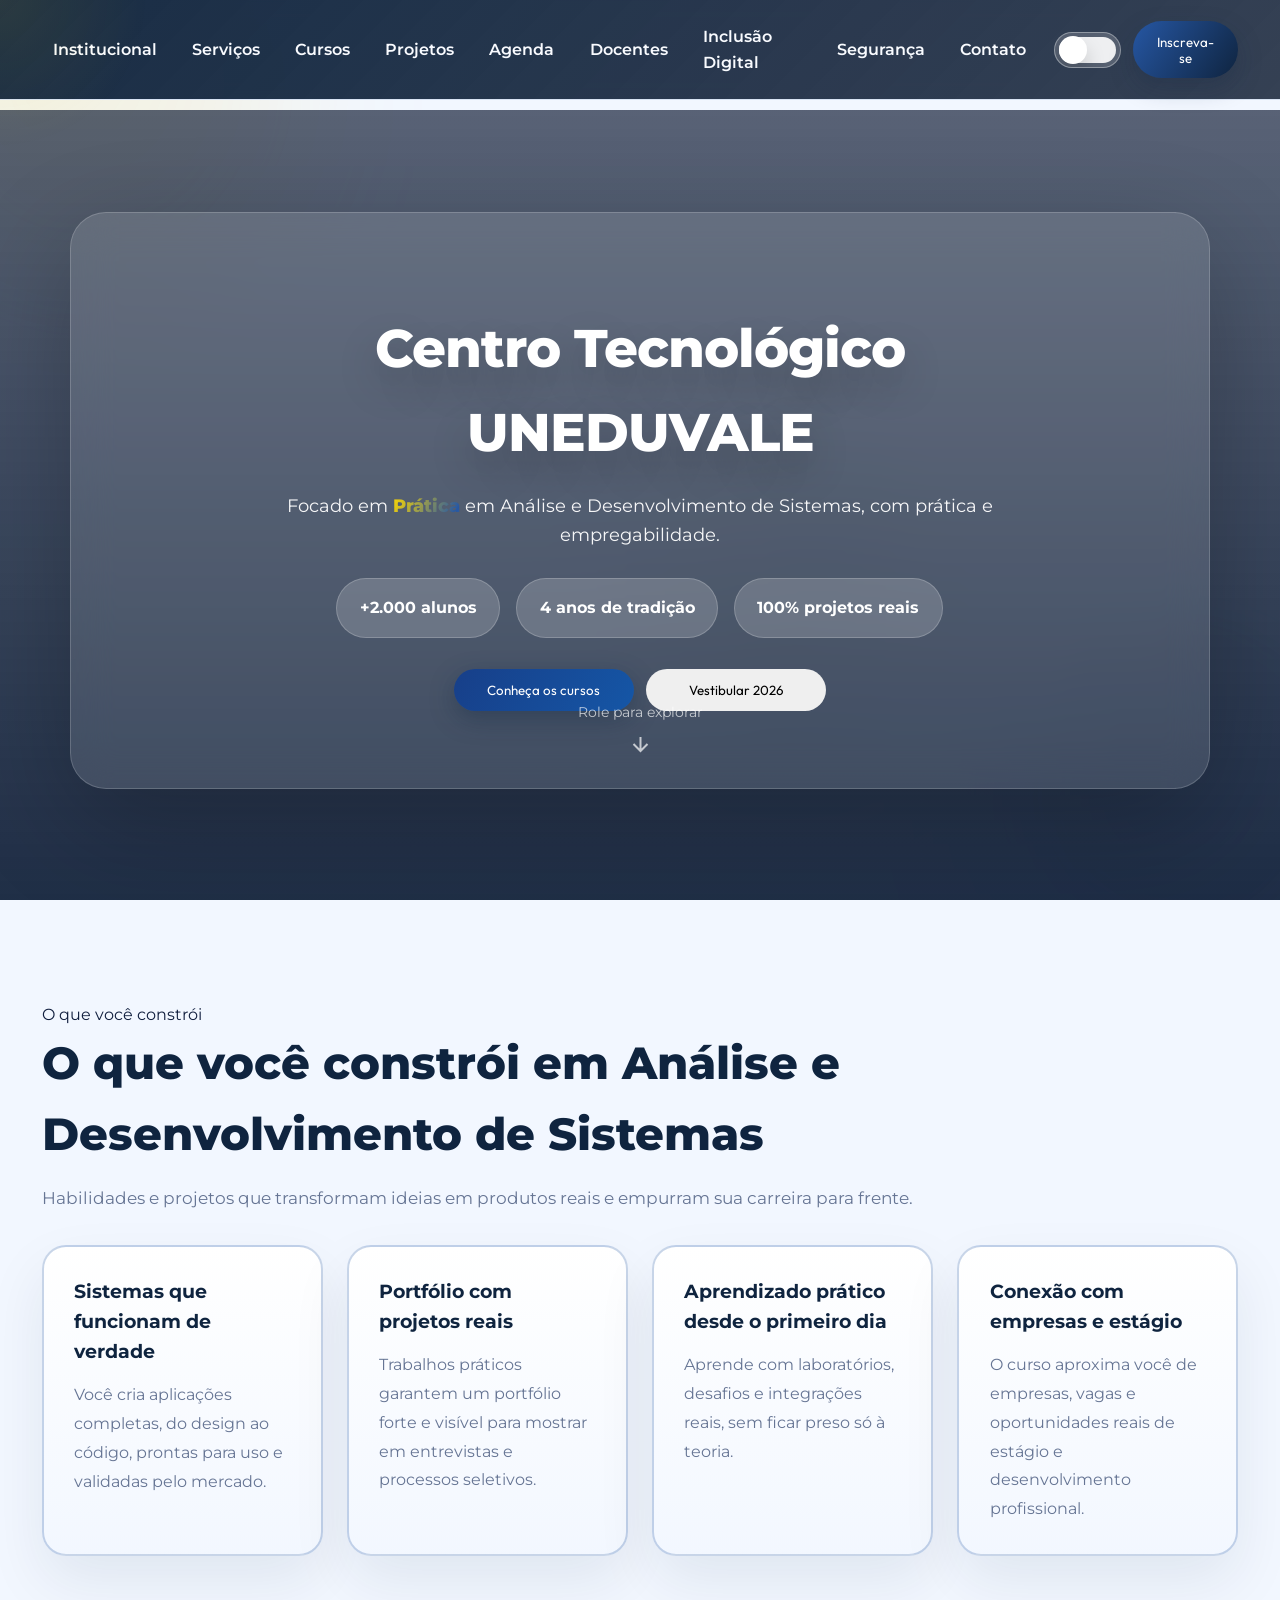
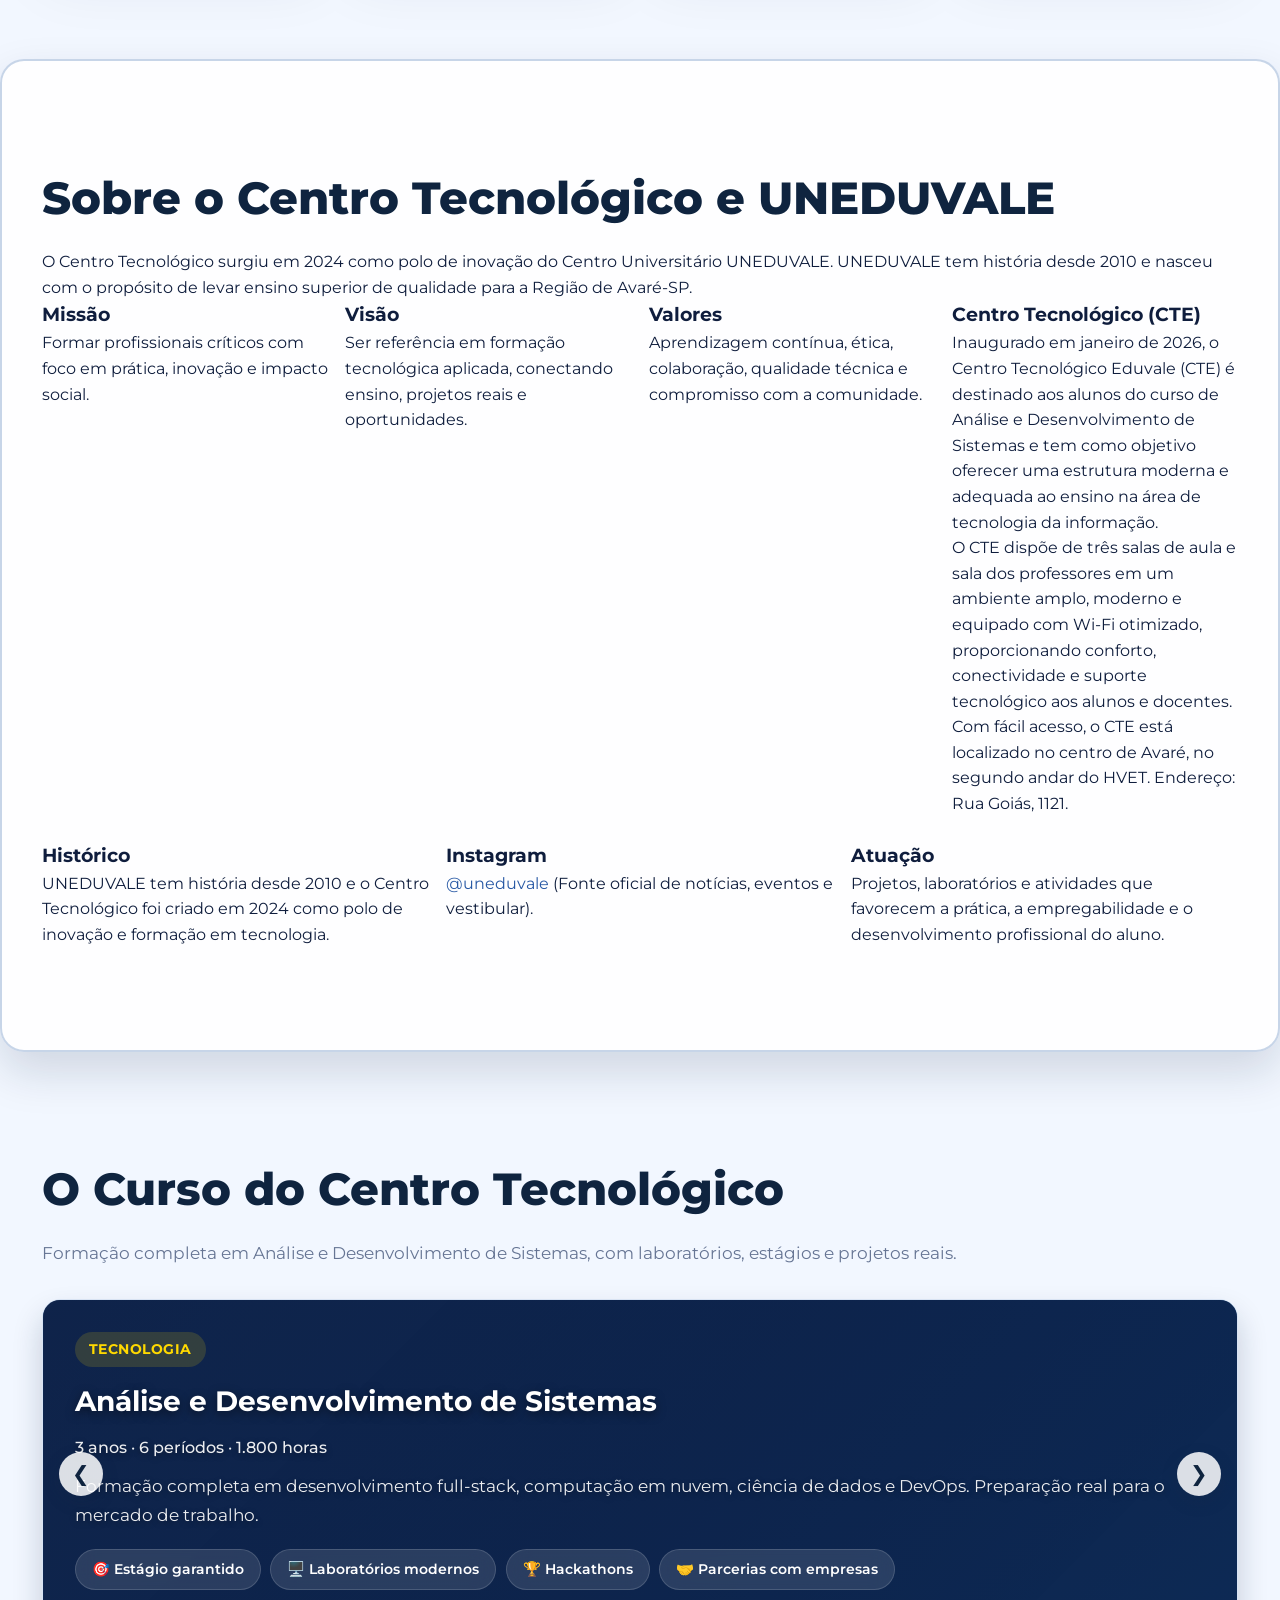
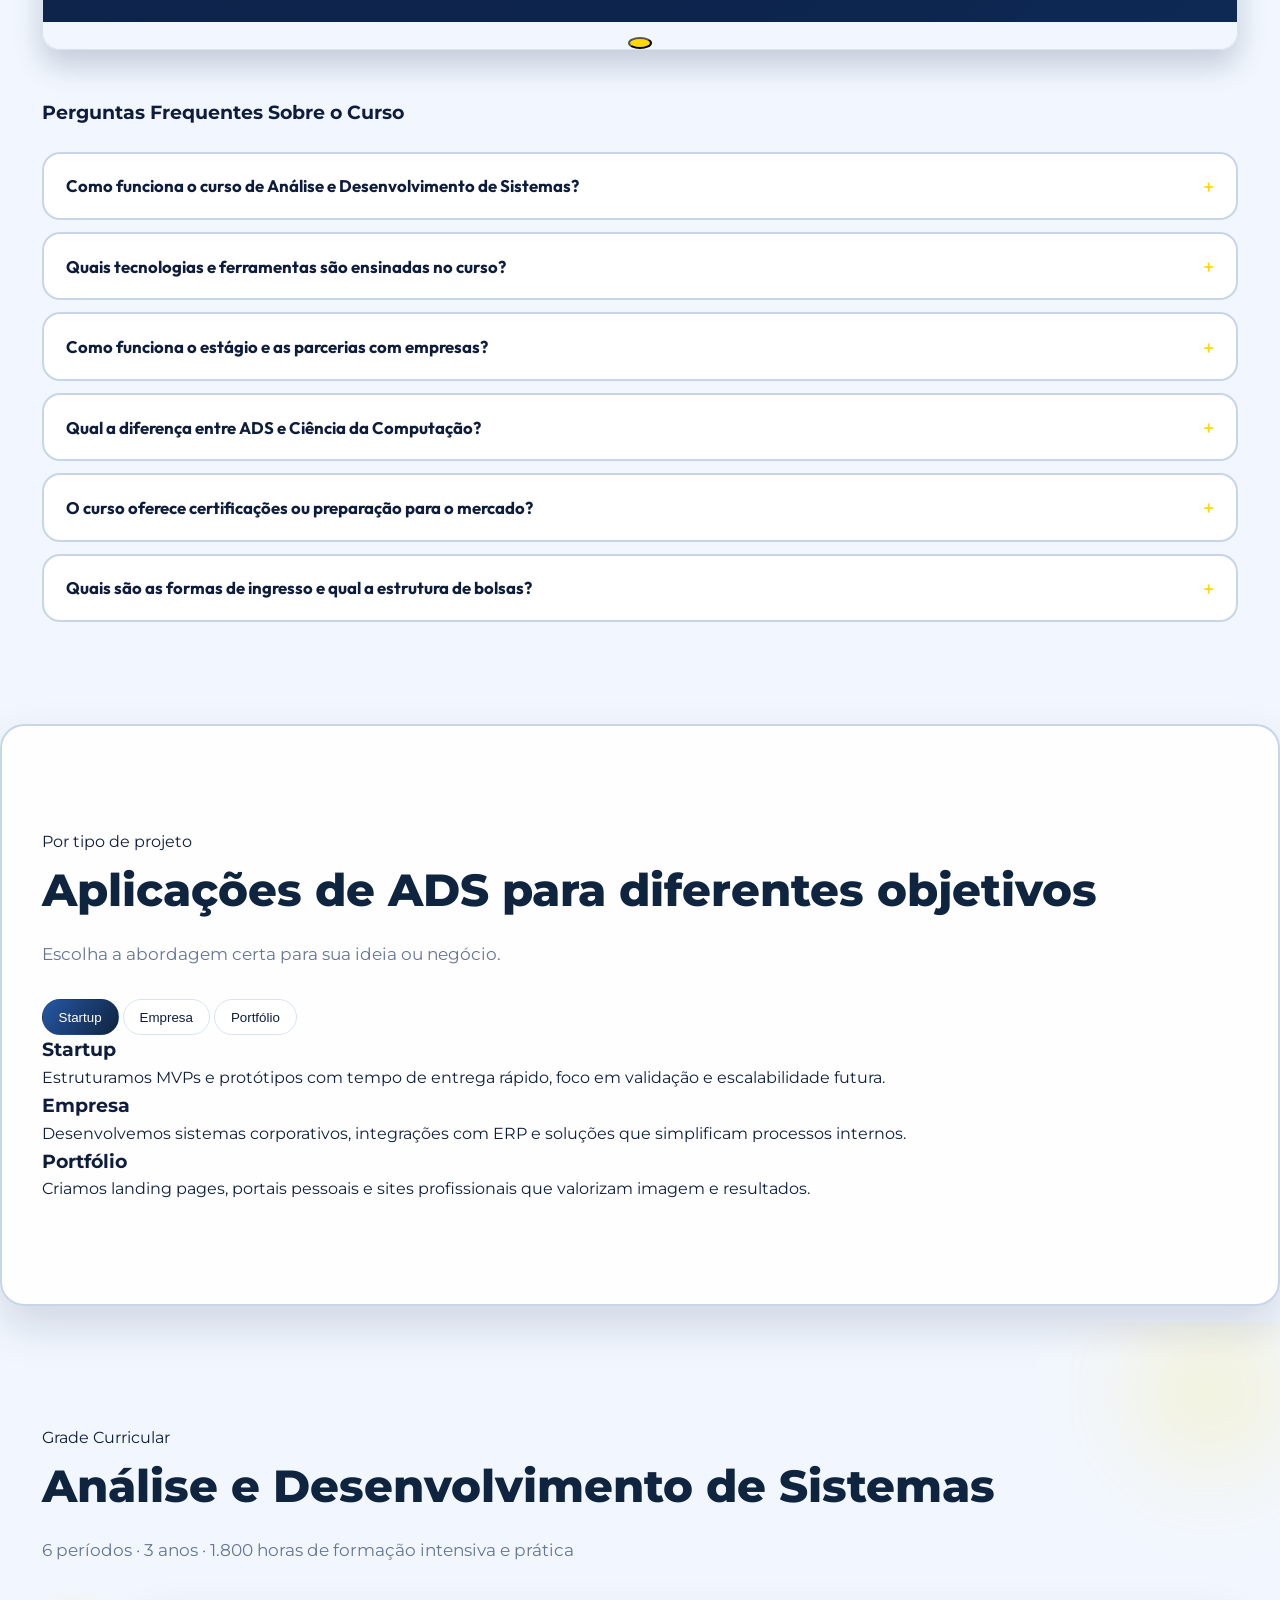
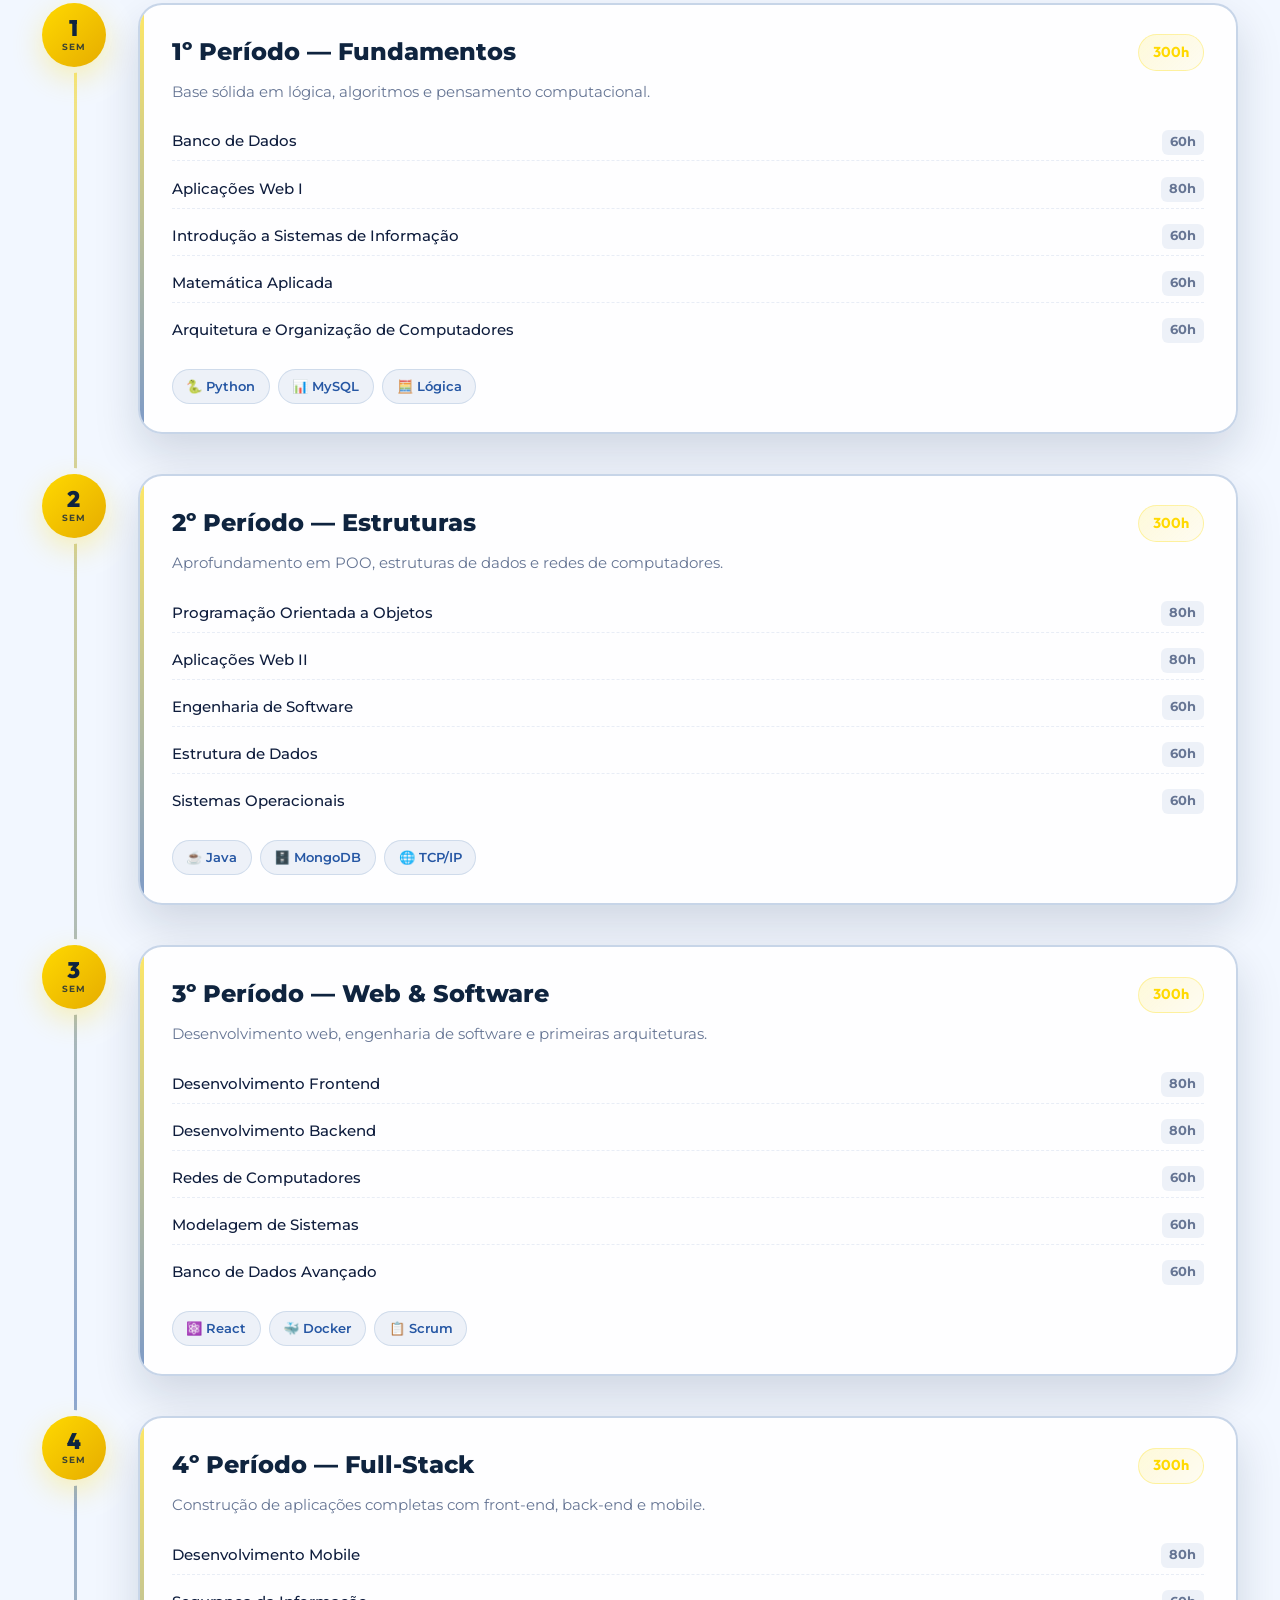
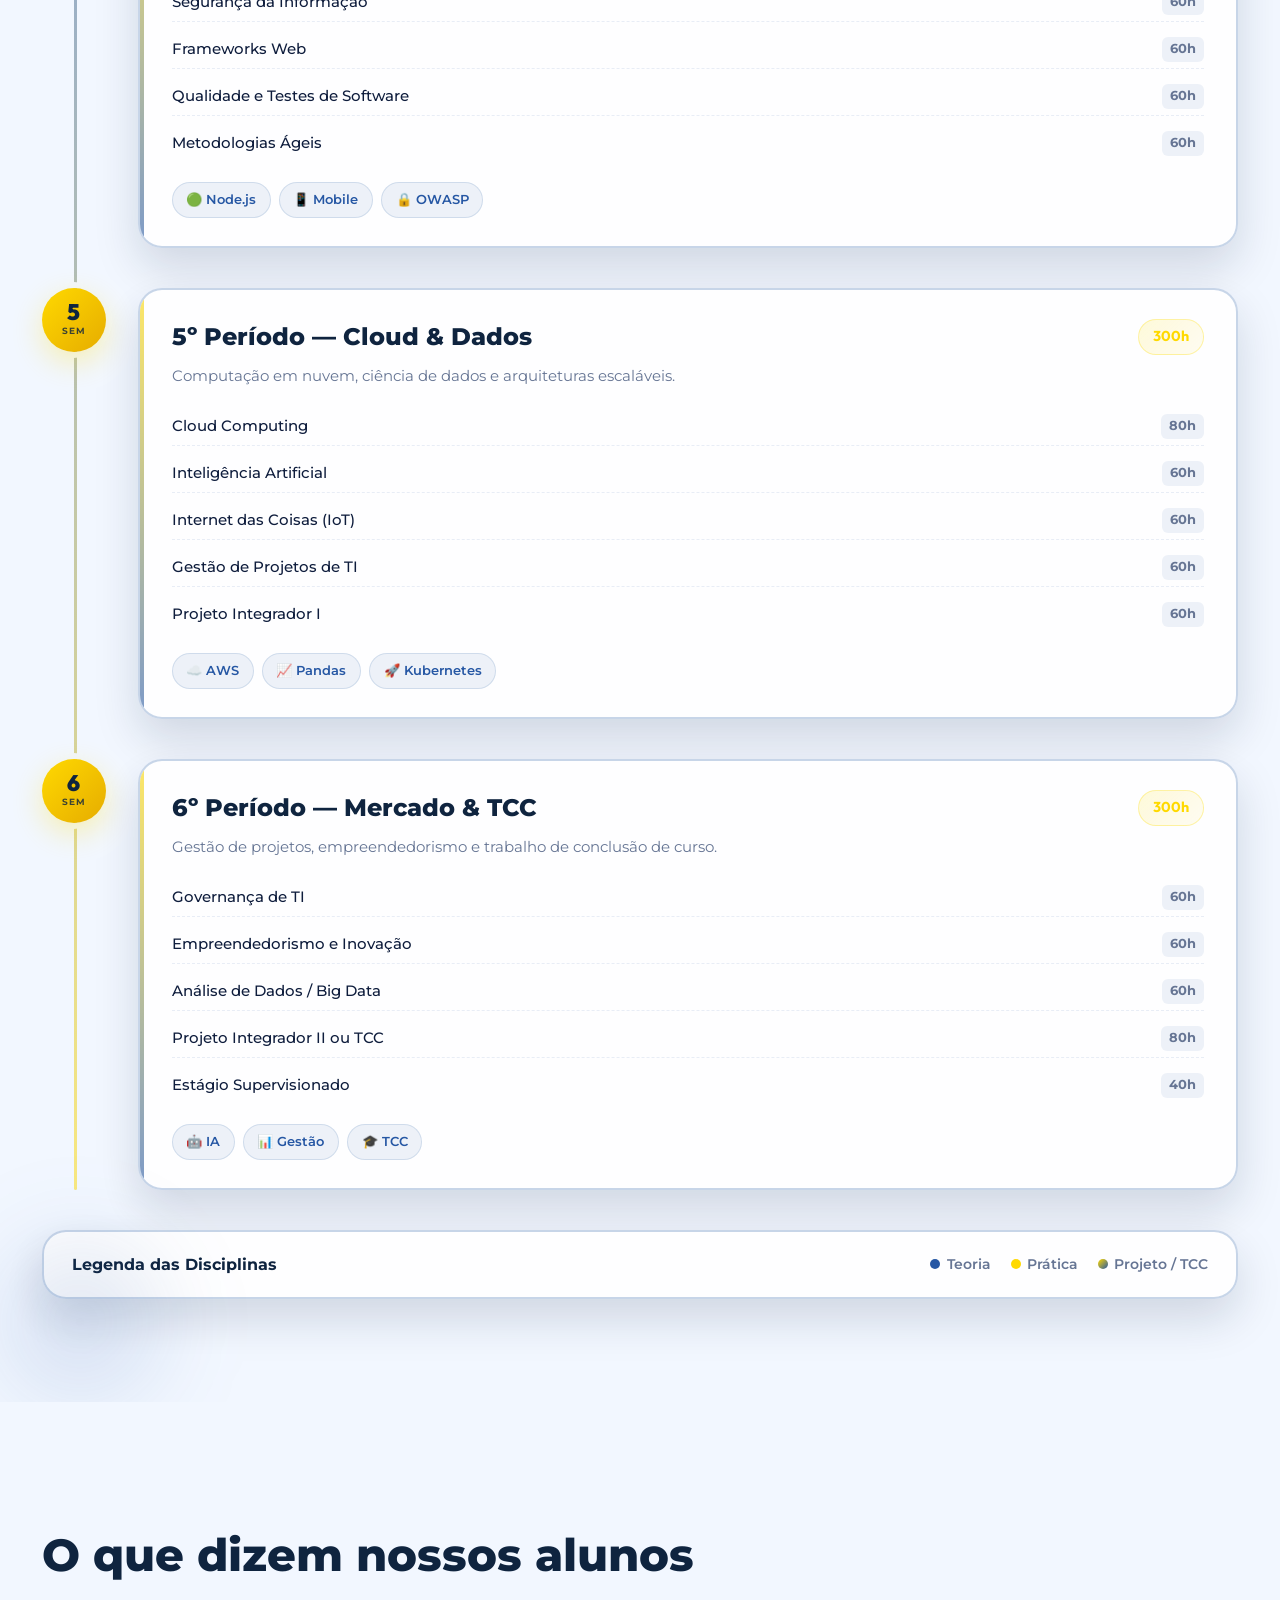
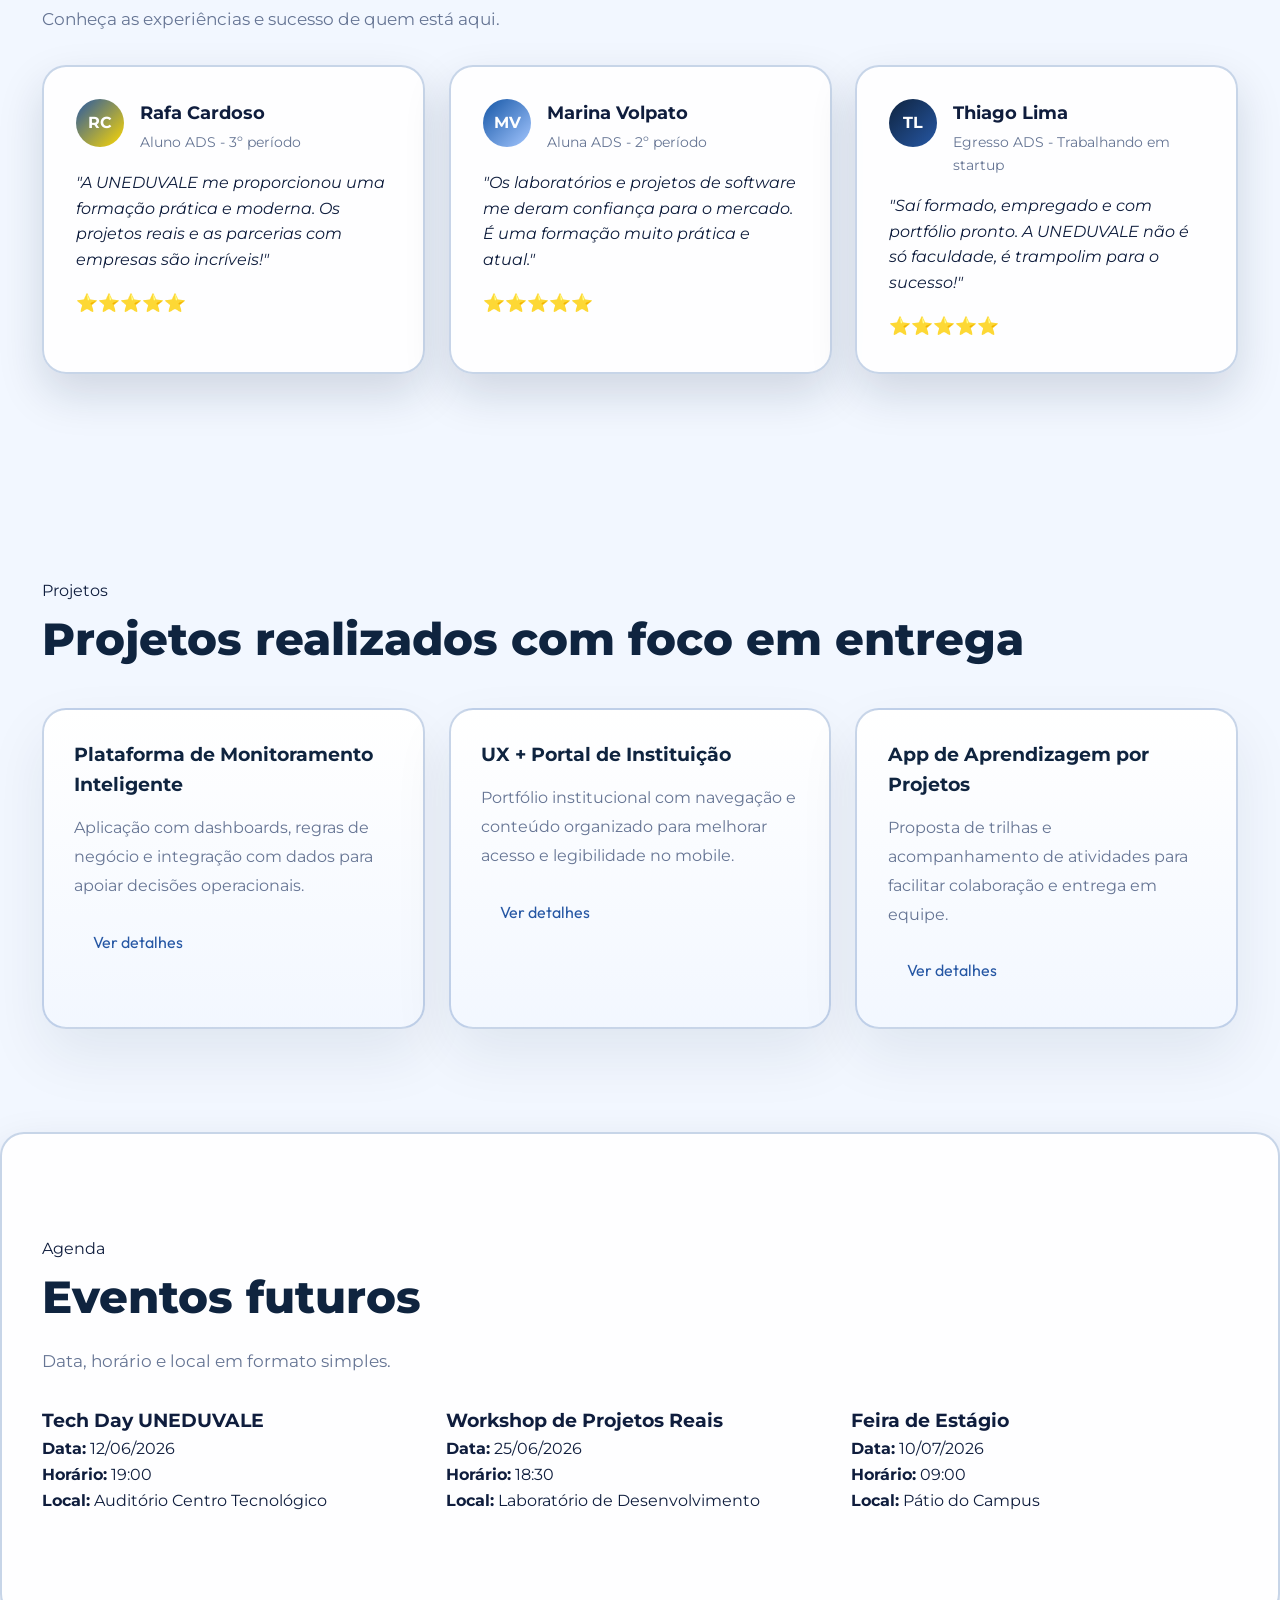
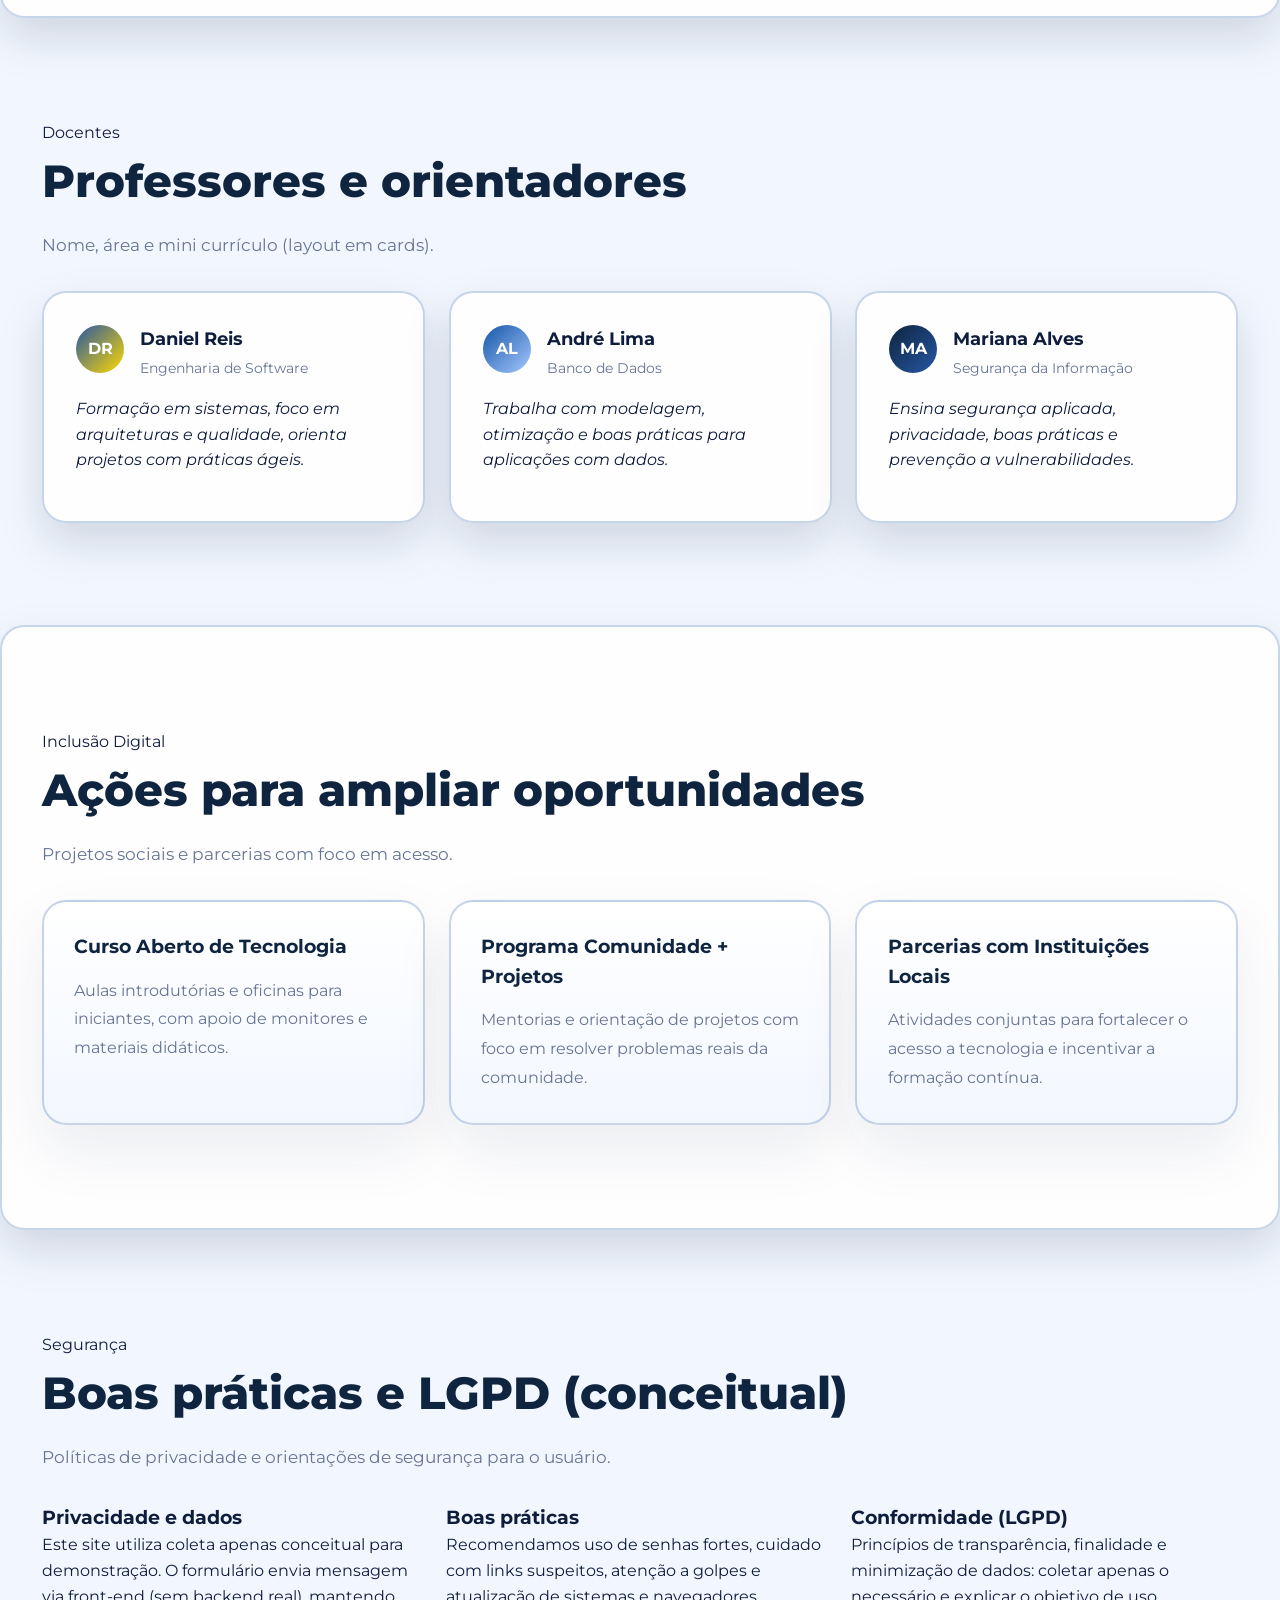
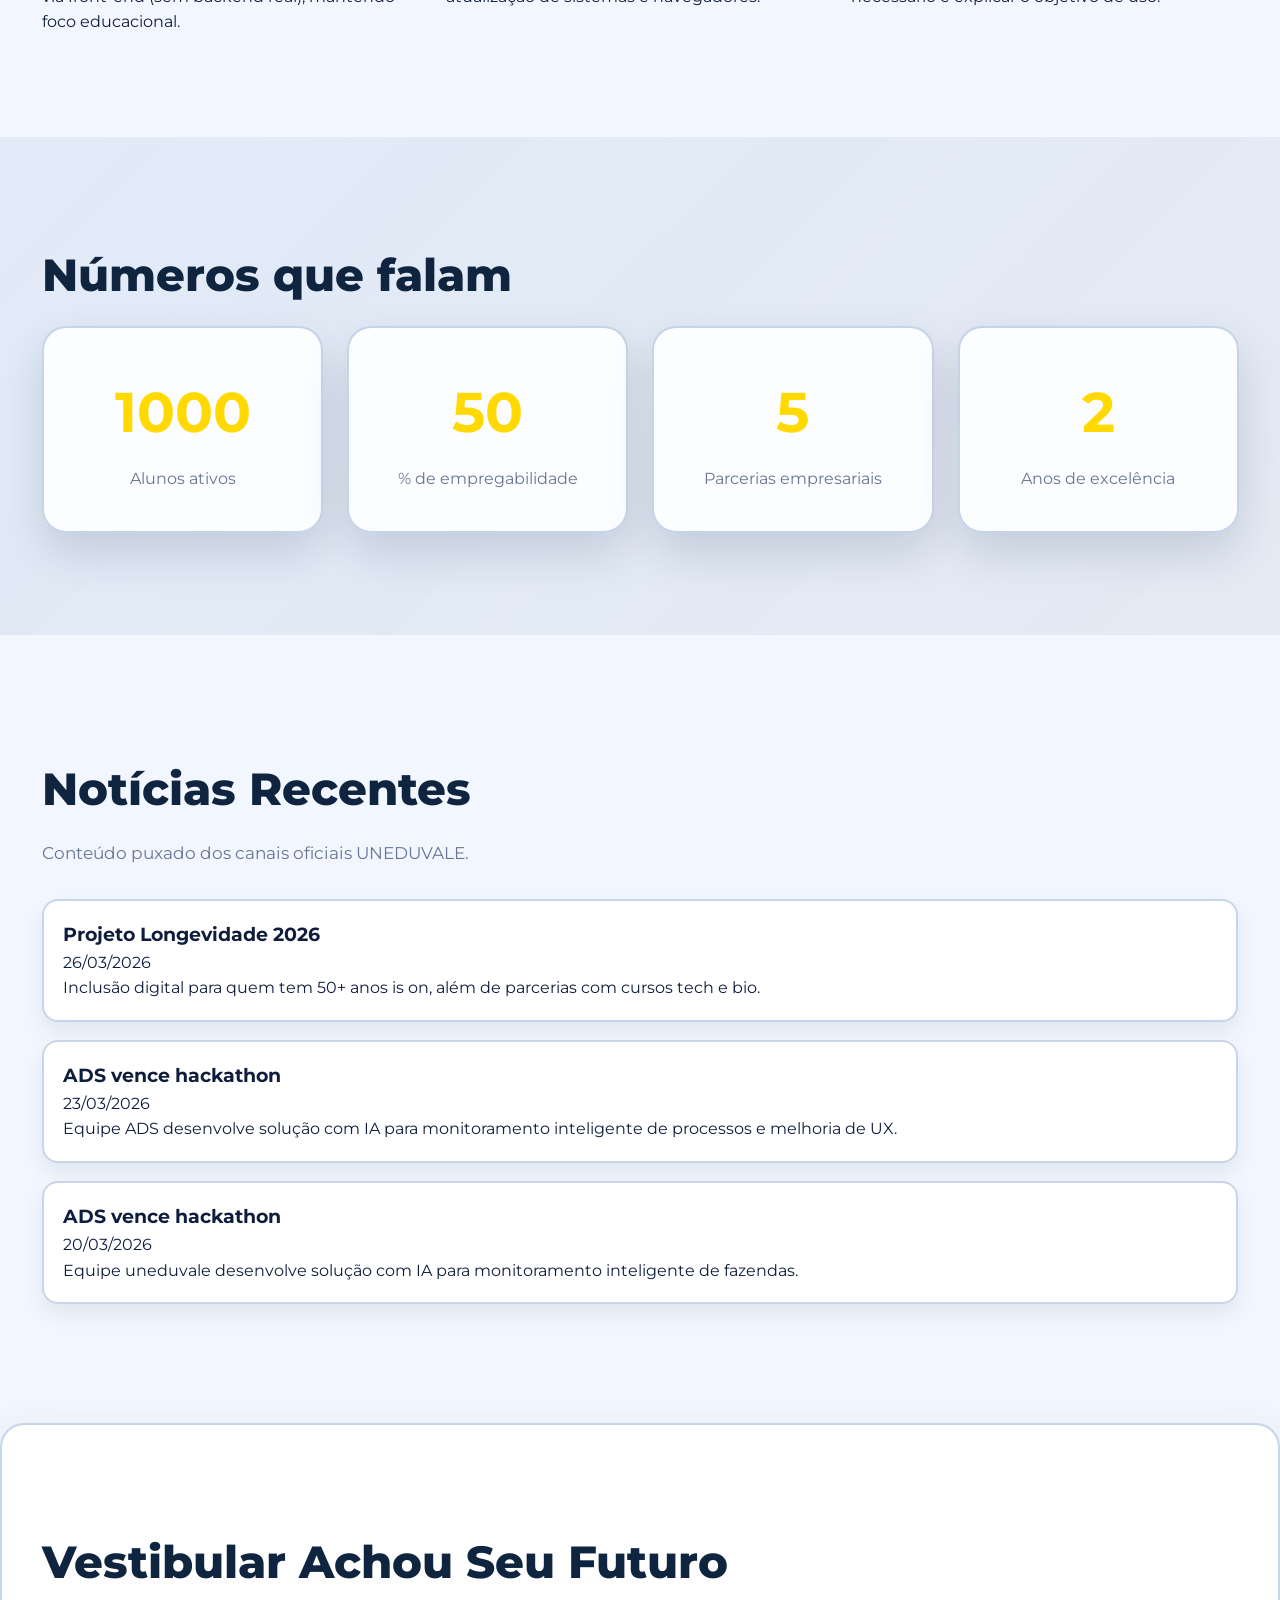
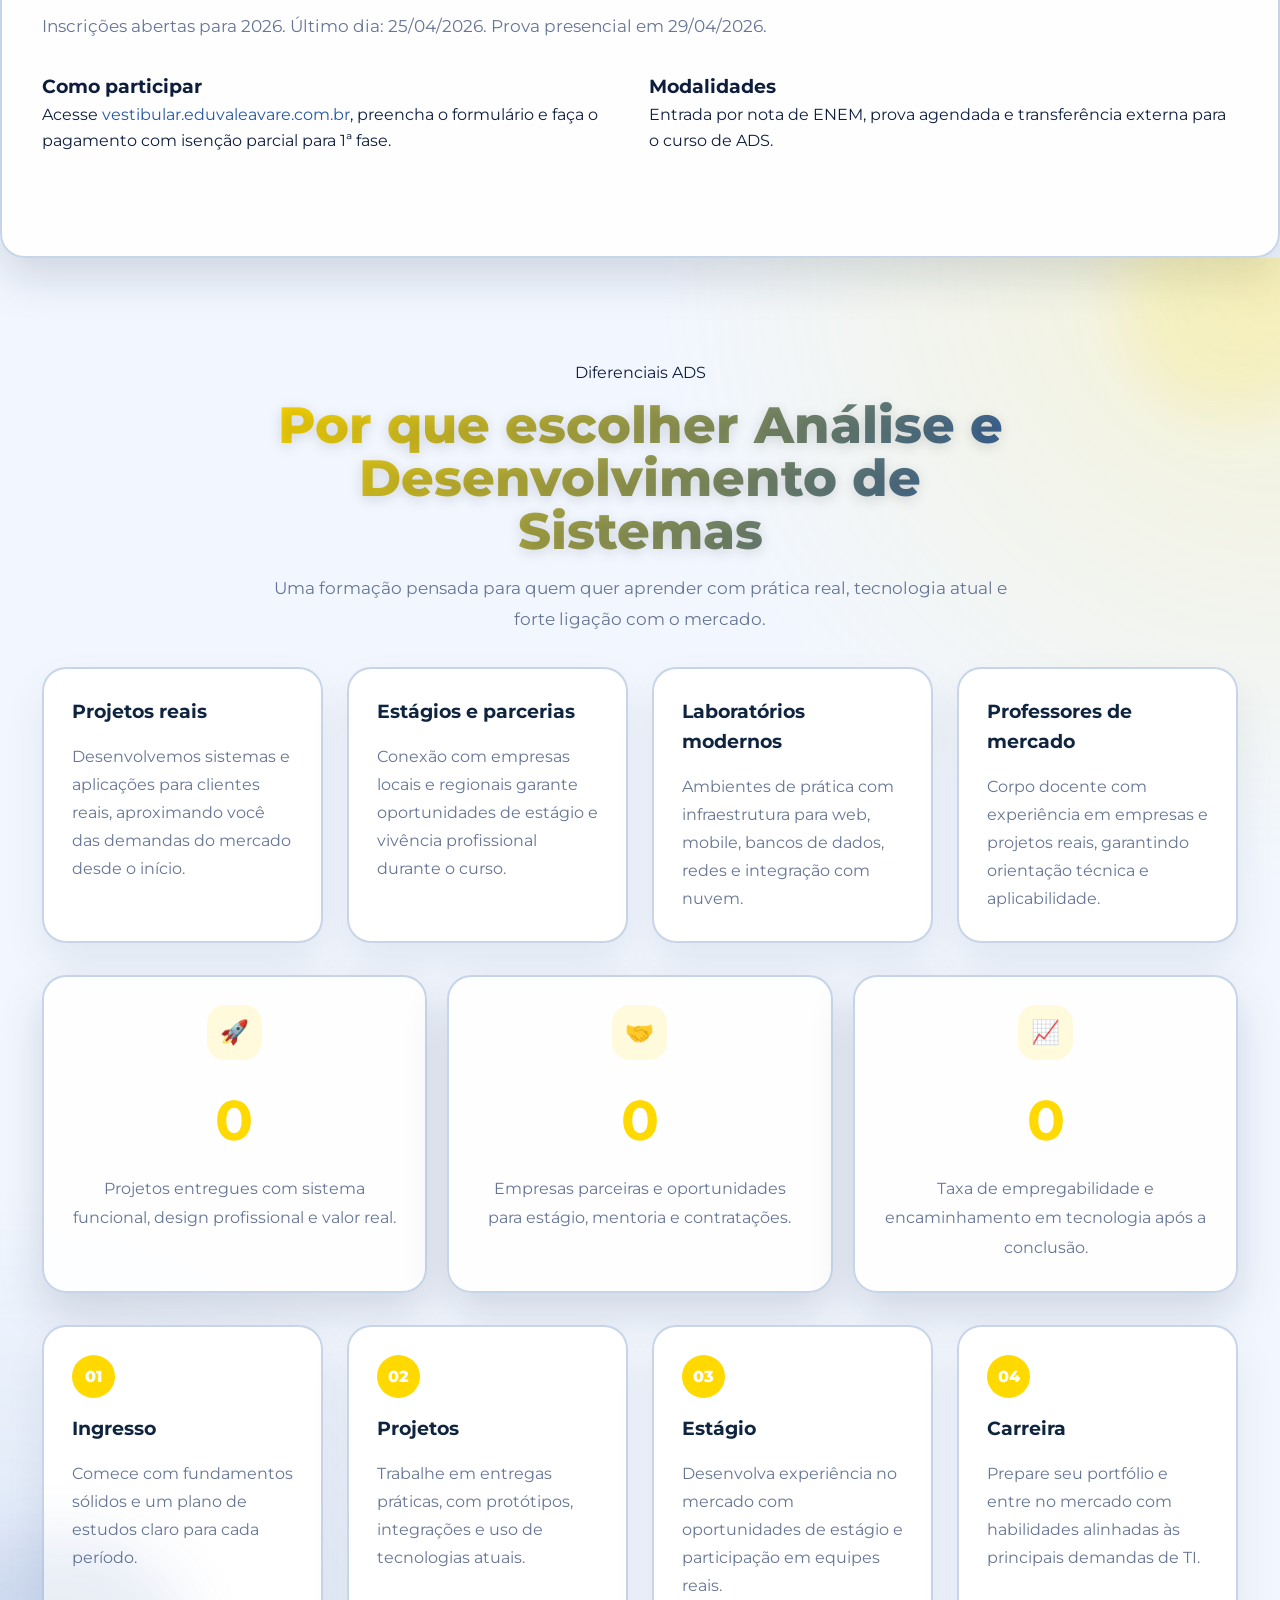
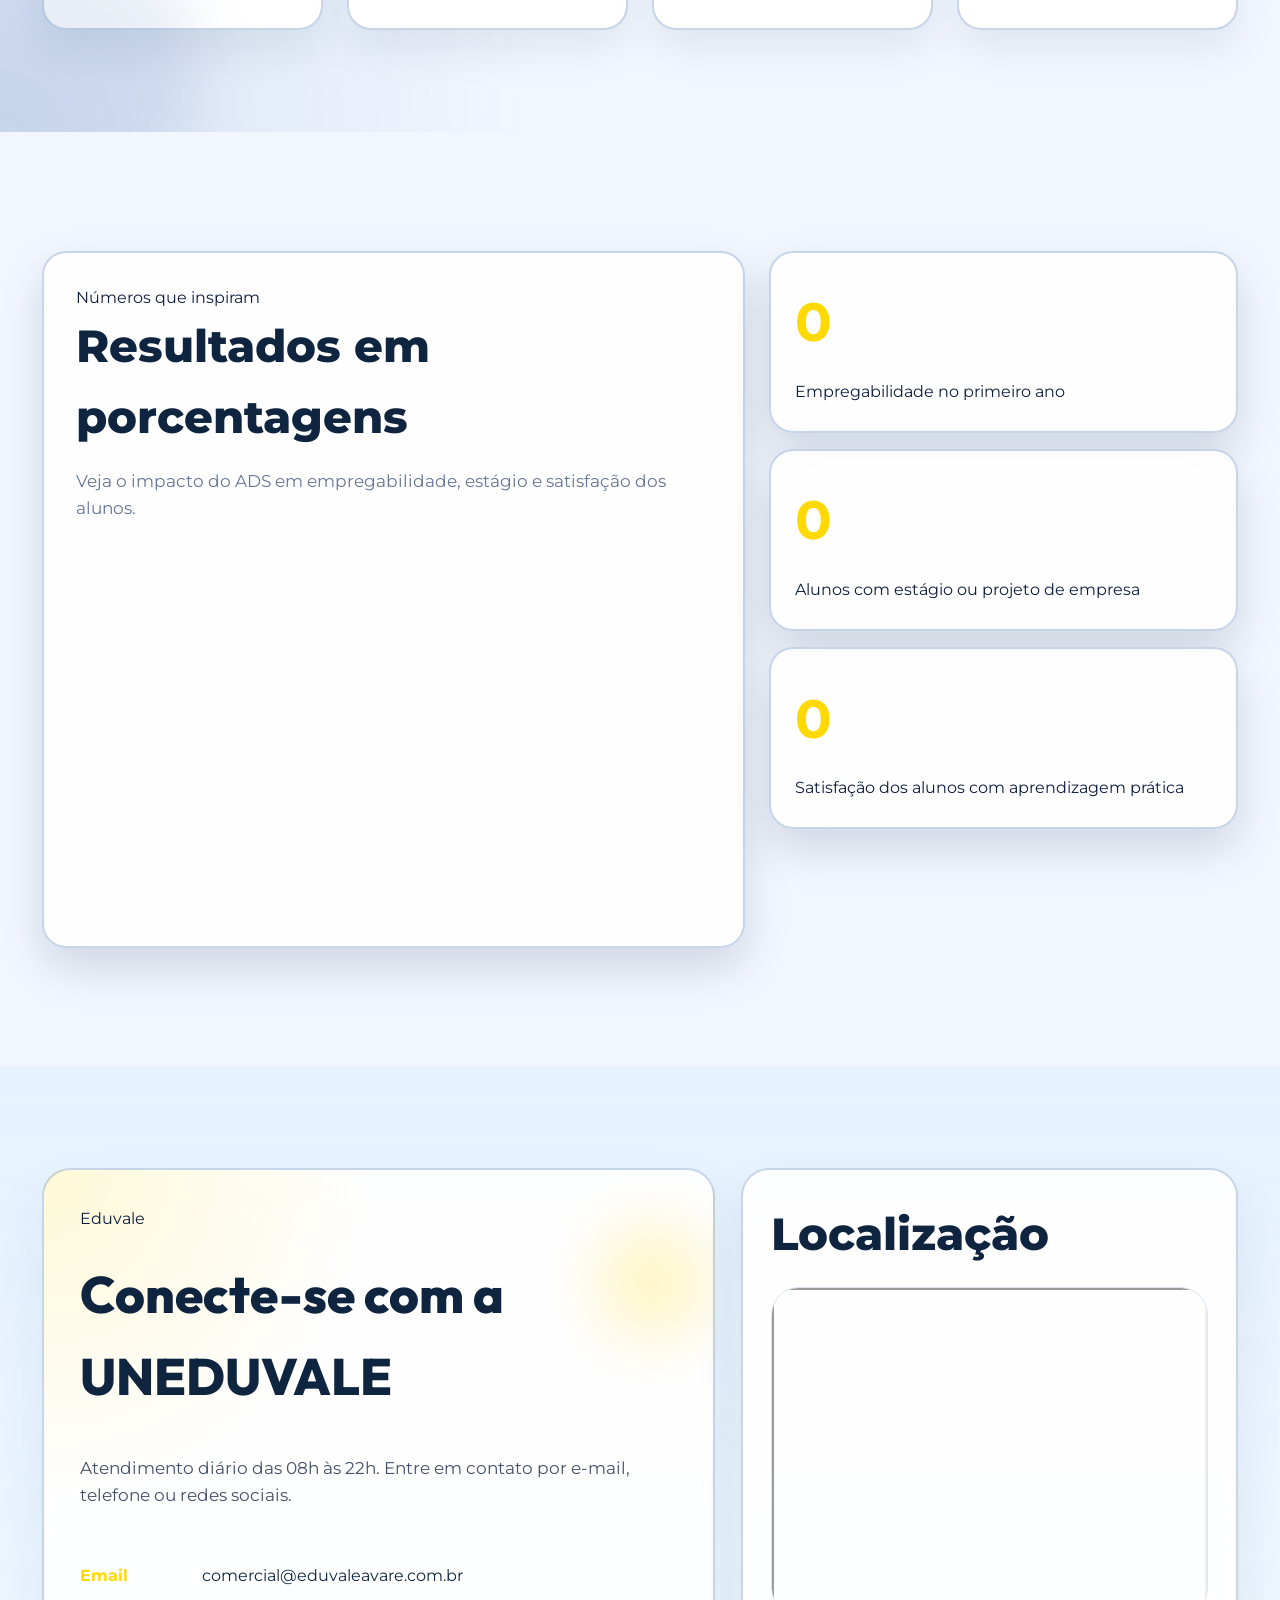
==== commit 1b5af189: "Move FAQ para seção Cursos e atualiza nav para redirecionar para páginas separadas" ====
--- a/index.html
+++ b/index.html
@@ -29,12 +29,12 @@
         <a href="#sobre">Institucional</a>
         <a href="#solucoes">Serviços</a>
         <a href="#cursos">Cursos</a>
-        <a href="#projetos">Projetos</a>
-        <a href="#agenda">Agenda</a>
-        <a href="#docentes">Docentes</a>
-        <a href="#inclusao">Inclusão Digital</a>
-        <a href="#seguranca">Segurança</a>
-        <a href="#contato">Contato</a>
+        <a href="projetos.html">Projetos</a>
+        <a href="agenda.html">Agenda</a>
+        <a href="docentes.html">Docentes</a>
+        <a href="inclusao.html">Inclusão Digital</a>
+        <a href="seguranca.html">Segurança</a>
+        <a href="contato.html">Contato</a>
       </nav>
 
 
@@ -62,12 +62,12 @@
         <a href="#sobre" class="sidebar-link">Institucional</a>
         <a href="#solucoes" class="sidebar-link">Serviços</a>
         <a href="#cursos" class="sidebar-link">Cursos</a>
-        <a href="#projetos" class="sidebar-link">Projetos</a>
-        <a href="#agenda" class="sidebar-link">Agenda</a>
-        <a href="#docentes" class="sidebar-link">Docentes</a>
-        <a href="#inclusao" class="sidebar-link">Inclusão Digital</a>
-        <a href="#seguranca" class="sidebar-link">Segurança</a>
-        <a href="#contato" class="sidebar-link">Contato</a>
+        <a href="projetos.html" class="sidebar-link">Projetos</a>
+        <a href="agenda.html" class="sidebar-link">Agenda</a>
+        <a href="docentes.html" class="sidebar-link">Docentes</a>
+        <a href="inclusao.html" class="sidebar-link">Inclusão Digital</a>
+        <a href="seguranca.html" class="sidebar-link">Segurança</a>
+        <a href="contato.html" class="sidebar-link">Contato</a>
       </nav>
     </aside>
     <div id="sidebarOverlay" class="sidebar-overlay"></div>
@@ -214,6 +214,81 @@
           <button class="slider-btn next" aria-label="Próximo slide">❯</button>
           <div class="slider-dots" id="sliderDots"></div>
         </div>
+
+        <div style="margin-top: 3rem;">
+          <h3>Perguntas Frequentes Sobre o Curso</h3>
+          <div class="faq-accordion">
+            <article class="faq-item">
+              <button class="faq-question" aria-expanded="false">
+                <span>Como funciona o curso de Análise e Desenvolvimento de Sistemas?</span>
+                <span class="faq-icon">+</span>
+              </button>
+              <div class="faq-answer">
+                <p>O curso de Análise e Desenvolvimento de Sistemas (ADS) da UNEDUVALE é estruturado em 6 períodos, totalizando 3 anos de formação intensiva e 1.800 horas de carga horária. A metodologia combina fundamentos teóricos sólidos com uma forte ênfase na prática profissional, preparando o aluno para atuar em todas as etapas do ciclo de vida de um software — desde a concepção e análise de requisitos até o deploy, manutenção e escalabilidade de aplicações.</p>
+                <p>Desde o primeiro período, os alunos entram em contato com linguagens de programação, lógica computacional e estruturas de dados. Ao longo dos semestres, a grade evolui para áreas mais especializadas como desenvolvimento web full-stack, arquitetura de software, bancos de dados relacionais e não-relacionais, computação em nuvem, DevOps, ciência de dados e segurança da informação. Cada disciplina é pensada para refletir as demandas reais do mercado de tecnologia.</p>
+                <p>O diferencial do curso está na abordagem por projetos: os alunos trabalham em equipes multidisciplinares, simulando ambientes reais de desenvolvimento ágil (Scrum/Kanban), utilizando ferramentas profissionais como Git, Docker, AWS, Firebase e frameworks modernos (React, Node.js, Flutter). Além disso, o curso promove hackathons internos, desafios de inovação e parcerias com empresas da região, garantindo que o aluno saia com um portfólio robusto e experiência comprovada.</p>
+              </div>
+            </article>
+            <article class="faq-item">
+              <button class="faq-question" aria-expanded="false">
+                <span>Quais tecnologias e ferramentas são ensinadas no curso?</span>
+                <span class="faq-icon">+</span>
+              </button>
+              <div class="faq-answer">
+                <p>A grade curricular do ADS da UNEDUVALE é constantemente atualizada para acompanhar as tendências do mercado de tecnologia. Os alunos têm contato direto com um stack tecnológico moderno e relevante, dividido em front-end, back-end, mobile, dados e infraestrutura.</p>
+                <p>No <strong>front-end</strong>, trabalhamos com HTML5 semântico, CSS3 com Flexbox e Grid, JavaScript ES6+, TypeScript, React.js com hooks e context API, gerenciamento de estado com Redux/Zustand, e frameworks CSS como Tailwind. No <strong>back-end</strong>, a formação abrange Node.js com Express, Python com Django/FastAPI, Java com Spring Boot, APIs RESTful e GraphQL, autenticação JWT e OAuth, e testes automatizados com Jest e Cypress.</p>
+                <p>Em <strong>banco de dados</strong>, os alunos aprendem PostgreSQL, MySQL, MongoDB e Redis, modelagem relacional e não-relacional, otimização de queries e normalização. Em <strong>mobile</strong>, o foco está em React Native e Flutter para desenvolvimento cross-platform. Para <strong>DevOps e cloud</strong>, ensinamos Docker, Kubernetes, CI/CD com GitHub Actions, AWS (EC2, S3, Lambda, RDS) e Google Cloud Platform.</p>
+                <p>Também há módulos de <strong>ciência de dados</strong> com Python, Pandas, NumPy, visualização com Matplotlib/Plotly, e introdução a machine learning com scikit-learn. Todas as ferramentas são ensinadas em laboratórios equipados e projetos práticos que simulam cenários reais de mercado.</p>
+              </div>
+            </article>
+            <article class="faq-item">
+              <button class="faq-question" aria-expanded="false">
+                <span>Como funciona o estágio e as parcerias com empresas?</span>
+                <span class="faq-icon">+</span>
+              </button>
+              <div class="faq-answer">
+                <p>A UNEDUVALE mantém uma forte rede de parcerias com empresas de tecnologia da região de Avaré-SP e do estado de São Paulo, criando um canal direto entre os alunos e oportunidades reais de estágio, trainee e contratação. O estágio é incentivado desde o 3º período, quando o aluno já possui base técnica suficiente para contribuir em projetos reais.</p>
+                <p>O programa de estágio é estruturado em três pilares: <strong>1) Conexão</strong> — feiras de carreira, palestras com profissionais do mercado e networking com empresas parceiras; <strong>2) Preparação</strong> — workshops de entrevistas técnicas, elaboração de currículo para área de TI, simulações de code review e práticas de pair programming; <strong>3) Acompanhamento</strong> — orientação pedagógica durante o estágio, avaliação de desempenho e feedback contínuo para garantir a melhor experiência de aprendizado.</p>
+                <p>As empresas parceiras participam ativamente da formação, proporcioando desafios reais para os alunos resolverem em sala de aula, patrocinando hackathons e oferecendo bolsas de estudo para projetos de inovação. Muitos alunos são contratados pelas próprias empresas onde estagiaram, com taxa de empregabilidade de 92% no primeiro ano após a formatura.</p>
+              </div>
+            </article>
+            <article class="faq-item">
+              <button class="faq-question" aria-expanded="false">
+                <span>Qual a diferença entre ADS e Ciência da Computação?</span>
+                <span class="faq-icon">+</span>
+              </button>
+              <div class="faq-answer">
+                <p>Análise e Desenvolvimento de Sistemas (ADS) e Ciência da Computação (CC) são formações complementares, mas com focos distintos que atendem a diferentes perfis profissionais e objetivos de carreira. O ADS é um curso tecnólogo de 3 anos com ênfase prática e imersão direta no mercado de trabalho, enquanto a Ciência da Computação é uma graduação bacharelado de 4 anos com abordagem mais teórica e acadêmica.</p>
+                <p>O ADS da UNEDUVALE é ideal para quem quer <strong>entrar rápido no mercado</strong> e começar a trabalhar com desenvolvimento de software, análise de sistemas, gestão de projetos de TI e consultoria tecnológica. A grade é 100% voltada para a prática: os alunos codificam desde o primeiro semestre, trabalham em projetos reais e saem com um portfólio profissional. É a escolha perfeita para quem busca empregabilidade imediata e quer se tornar um desenvolvedor full-stack, analista de sistemas ou Product Owner.</p>
+                <p>Já a Ciência da Computação aprofunda mais em fundamentos matemáticos, teoria da computação, algoritmos avançados, inteligência artificial, pesquisa científica e arquitetura de computadores. É indicada para quem pretende seguir carreira acadêmica, pesquisa, ou atuar em áreas altamente especializadas como IA, criptografia, computação quântica ou sistemas distribuídos de grande escala.</p>
+                <p>Na UNEDUVALE, o ADS também oferece disciplinas avançadas como introdução a machine learning, cloud computing e arquitetura de microserviços, permitindo que o aluno tenha uma formação robusta sem abrir mão da agilidade e da conexão com o mercado.</p>
+              </div>
+            </article>
+            <article class="faq-item">
+              <button class="faq-question" aria-expanded="false">
+                <span>O curso oferece certificações ou preparação para o mercado?</span>
+                <span class="faq-icon">+</span>
+              </button>
+              <div class="faq-answer">
+                <p>Sim, além do diploma oficial de tecnólogo em Análise e Desenvolvimento de Sistemas, a UNEDUVALE oferece uma série de certificações complementares e programas de preparação para o mercado que aumentam significativamente a empregabilidade dos alunos.</p>
+                <p>Durante o curso, os alunos têm acesso a <strong>trilhas de certificação</strong> em parceria com empresas de tecnologia, incluindo preparação para exames como AWS Cloud Practitioner, Microsoft Azure Fundamentals, Scrum Foundation, e certificações de linguagens específicas. O custo dessas certificações é subsidiado ou integralmente coberto pela faculdade para alunos com bom desempenho acadêmico.</p>
+                <p>A preparação para o mercado inclui: workshops de LinkedIn e branding pessoal para desenvolvedores, simulações de entrevistas técnicas em inglês e português, mentorias individuais com profissionais seniores de empresas parceiras, e um programa de <strong>"Job Ready"</strong> que revisa o portfólio GitHub, currículo e perfil do aluno antes da primeira entrevista real.</p>
+                <p>Também promovemos eventos exclusivos como o <strong>"Tech Day UNEDUVALE"</strong>, onde empresas recrutadoras fazem palestras, dinâmicas de grupo e entrevistas em tempo real, com oportunidades de contratação imediata para os melhores alunos.</p>
+              </div>
+            </article>
+            <article class="faq-item">
+              <button class="faq-question" aria-expanded="false">
+                <span>Quais são as formas de ingresso e qual a estrutura de bolsas?</span>
+                <span class="faq-icon">+</span>
+              </button>
+              <div class="faq-answer">
+                <p>A UNEDUVALE oferece múltiplas modalidades de ingresso para o curso de ADS, garantindo acessibilidade e flexibilidade para diferentes perfis de candidatos. As principais formas de entrada são: <strong>Vestibular tradicional</strong> — prova presencial com questões de conhecimentos gerais, raciocínio lógico e redação, realizada semestralmente; <strong>Nota do ENEM</strong> — candidatos podem usar a pontuação do Exame Nacional do Ensino Médio dos últimos 3 anos para concorrer a vagas, sem necessidade de fazer prova adicional; <strong>Prova agendada</strong> — o candidato marca seu próprio dia e horário para realizar a avaliação no campus; e <strong>Transferência externa</strong> — alunos de outras instituições podem solicitar aproveitamento de estudos e migrar para o ADS da UNEDUVALE.</p>
+                <p>A estrutura de bolsas é ampla e inclusiva. Oferecemos <strong>bolsas de mérito</strong> de até 100% para alunos com excelente desempenho no vestibular ou ENEM; <strong>bolsas de continuidade</strong> que recompensam o bom aproveitamento acadêmico ao longo dos períodos; e <strong>bolsas de parceria</strong> para filhos de colaboradores de empresas conveniadas, estudantes de escolas públicas e candidatos de comunidades vulneráveis.</p>
+                <p>Além disso, a faculdade disponibiliza o <strong>"Fundo de Inovação UNEDUVALE"</strong>, um programa de financiamento estudantil com condições especiais, taxas de juros reduzidas e carência de até 6 meses após a formatura para início do pagamento. As inscrições para o vestibular 2026 estão abertas e o processo seletivo inclui análise de currículo acadêmico, entrevista de motivação e, para bolsas de mérito, uma prova de raciocínio lógico aplicada.</p>
+              </div>
+            </article>
+          </div>
+        </div>
       </div>
     </section>
 
@@ -641,82 +716,7 @@
       </div>
     </section>
 
-    <section id="faq" class="section glass-card">
-      <div class="container">
-        <h2>Perguntas frequentes</h2>
-        <div class="faq-accordion">
-          <article class="faq-item">
-            <button class="faq-question" aria-expanded="false">
-              <span>Como funciona o curso de Análise e Desenvolvimento de Sistemas?</span>
-              <span class="faq-icon">+</span>
-            </button>
-            <div class="faq-answer">
-              <p>O curso de Análise e Desenvolvimento de Sistemas (ADS) da UNEDUVALE é estruturado em 6 períodos, totalizando 3 anos de formação intensiva e 1.800 horas de carga horária. A metodologia combina fundamentos teóricos sólidos com uma forte ênfase na prática profissional, preparando o aluno para atuar em todas as etapas do ciclo de vida de um software — desde a concepção e análise de requisitos até o deploy, manutenção e escalabilidade de aplicações.</p>
-              <p>Desde o primeiro período, os alunos entram em contato com linguagens de programação, lógica computacional e estruturas de dados. Ao longo dos semestres, a grade evolui para áreas mais especializadas como desenvolvimento web full-stack, arquitetura de software, bancos de dados relacionais e não-relacionais, computação em nuvem, DevOps, ciência de dados e segurança da informação. Cada disciplina é pensada para refletir as demandas reais do mercado de tecnologia.</p>
-              <p>O diferencial do curso está na abordagem por projetos: os alunos trabalham em equipes multidisciplinares, simulando ambientes reais de desenvolvimento ágil (Scrum/Kanban), utilizando ferramentas profissionais como Git, Docker, AWS, Firebase e frameworks modernos (React, Node.js, Flutter). Além disso, o curso promove hackathons internos, desafios de inovação e parcerias com empresas da região, garantindo que o aluno saia com um portfólio robusto e experiência comprovada.</p>
-            </div>
-          </article>
-          <article class="faq-item">
-            <button class="faq-question" aria-expanded="false">
-              <span>Quais tecnologias e ferramentas são ensinadas no curso?</span>
-              <span class="faq-icon">+</span>
-            </button>
-            <div class="faq-answer">
-              <p>A grade curricular do ADS da UNEDUVALE é constantemente atualizada para acompanhar as tendências do mercado de tecnologia. Os alunos têm contato direto com um stack tecnológico moderno e relevante, dividido em front-end, back-end, mobile, dados e infraestrutura.</p>
-              <p>No <strong>front-end</strong>, trabalhamos com HTML5 semântico, CSS3 com Flexbox e Grid, JavaScript ES6+, TypeScript, React.js com hooks e context API, gerenciamento de estado com Redux/Zustand, e frameworks CSS como Tailwind. No <strong>back-end</strong>, a formação abrange Node.js com Express, Python com Django/FastAPI, Java com Spring Boot, APIs RESTful e GraphQL, autenticação JWT e OAuth, e testes automatizados com Jest e Cypress.</p>
-              <p>Em <strong>banco de dados</strong>, os alunos aprendem PostgreSQL, MySQL, MongoDB e Redis, modelagem relacional e não-relacional, otimização de queries e normalização. Em <strong>mobile</strong>, o foco está em React Native e Flutter para desenvolvimento cross-platform. Para <strong>DevOps e cloud</strong>, ensinamos Docker, Kubernetes, CI/CD com GitHub Actions, AWS (EC2, S3, Lambda, RDS) e Google Cloud Platform.</p>
-              <p>Também há módulos de <strong>ciência de dados</strong> com Python, Pandas, NumPy, visualização com Matplotlib/Plotly, e introdução a machine learning com scikit-learn. Todas as ferramentas são ensinadas em laboratórios equipados e projetos práticos que simulam cenários reais de mercado.</p>
-            </div>
-          </article>
-          <article class="faq-item">
-            <button class="faq-question" aria-expanded="false">
-              <span>Como funciona o estágio e as parcerias com empresas?</span>
-              <span class="faq-icon">+</span>
-            </button>
-            <div class="faq-answer">
-              <p>A UNEDUVALE mantém uma forte rede de parcerias com empresas de tecnologia da região de Avaré-SP e do estado de São Paulo, criando um canal direto entre os alunos e oportunidades reais de estágio, trainee e contratação. O estágio é incentivado desde o 3º período, quando o aluno já possui base técnica suficiente para contribuir em projetos reais.</p>
-              <p>O programa de estágio é estruturado em três pilares: <strong>1) Conexão</strong> — feiras de carreira, palestras com profissionais do mercado e networking com empresas parceiras; <strong>2) Preparação</strong> — workshops de entrevistas técnicas, elaboração de currículo para área de TI, simulações de code review e práticas de pair programming; <strong>3) Acompanhamento</strong> — orientação pedagógica durante o estágio, avaliação de desempenho e feedback contínuo para garantir a melhor experiência de aprendizado.</p>
-              <p>As empresas parceiras participam ativamente da formação, proporcioando desafios reais para os alunos resolverem em sala de aula, patrocinando hackathons e oferecendo bolsas de estudo para projetos de inovação. Muitos alunos são contratados pelas próprias empresas onde estagiaram, com taxa de empregabilidade de 92% no primeiro ano após a formatura.</p>
-            </div>
-          </article>
-          <article class="faq-item">
-            <button class="faq-question" aria-expanded="false">
-              <span>Qual a diferença entre ADS e Ciência da Computação?</span>
-              <span class="faq-icon">+</span>
-            </button>
-            <div class="faq-answer">
-              <p>Análise e Desenvolvimento de Sistemas (ADS) e Ciência da Computação (CC) são formações complementares, mas com focos distintos que atendem a diferentes perfis profissionais e objetivos de carreira. O ADS é um curso tecnólogo de 3 anos com ênfase prática e imersão direta no mercado de trabalho, enquanto a Ciência da Computação é uma graduação bacharelado de 4 anos com abordagem mais teórica e acadêmica.</p>
-              <p>O ADS da UNEDUVALE é ideal para quem quer <strong>entrar rápido no mercado</strong> e começar a trabalhar com desenvolvimento de software, análise de sistemas, gestão de projetos de TI e consultoria tecnológica. A grade é 100% voltada para a prática: os alunos codificam desde o primeiro semestre, trabalham em projetos reais e saem com um portfólio profissional. É a escolha perfeita para quem busca empregabilidade imediata e quer se tornar um desenvolvedor full-stack, analista de sistemas ou Product Owner.</p>
-              <p>Já a Ciência da Computação aprofunda mais em fundamentos matemáticos, teoria da computação, algoritmos avançados, inteligência artificial, pesquisa científica e arquitetura de computadores. É indicada para quem pretende seguir carreira acadêmica, pesquisa, ou atuar em áreas altamente especializadas como IA, criptografia, computação quântica ou sistemas distribuídos de grande escala.</p>
-              <p>Na UNEDUVALE, o ADS também oferece disciplinas avançadas como introdução a machine learning, cloud computing e arquitetura de microserviços, permitindo que o aluno tenha uma formação robusta sem abrir mão da agilidade e da conexão com o mercado.</p>
-            </div>
-          </article>
-          <article class="faq-item">
-            <button class="faq-question" aria-expanded="false">
-              <span>O curso oferece certificações ou preparação para o mercado?</span>
-              <span class="faq-icon">+</span>
-            </button>
-            <div class="faq-answer">
-              <p>Sim, além do diploma oficial de tecnólogo em Análise e Desenvolvimento de Sistemas, a UNEDUVALE oferece uma série de certificações complementares e programas de preparação para o mercado que aumentam significativamente a empregabilidade dos alunos.</p>
-              <p>Durante o curso, os alunos têm acesso a <strong>trilhas de certificação</strong> em parceria com empresas de tecnologia, incluindo preparação para exames como AWS Cloud Practitioner, Microsoft Azure Fundamentals, Scrum Foundation, e certificações de linguagens específicas. O custo dessas certificações é subsidiado ou integralmente coberto pela faculdade para alunos com bom desempenho acadêmico.</p>
-              <p>A preparação para o mercado inclui: workshops de LinkedIn e branding pessoal para desenvolvedores, simulações de entrevistas técnicas em inglês e português, mentorias individuais com profissionais seniores de empresas parceiras, e um programa de <strong>"Job Ready"</strong> que revisa o portfólio GitHub, currículo e perfil do aluno antes da primeira entrevista real.</p>
-              <p>Também promovemos eventos exclusivos como o <strong>"Tech Day UNEDUVALE"</strong>, onde empresas recrutadoras fazem palestras, dinâmicas de grupo e entrevistas em tempo real, com oportunidades de contratação imediata para os melhores alunos.</p>
-            </div>
-          </article>
-          <article class="faq-item">
-            <button class="faq-question" aria-expanded="false">
-              <span>Quais são as formas de ingresso e qual a estrutura de bolsas?</span>
-              <span class="faq-icon">+</span>
-            </button>
-            <div class="faq-answer">
-              <p>A UNEDUVALE oferece múltiplas modalidades de ingresso para o curso de ADS, garantindo acessibilidade e flexibilidade para diferentes perfis de candidatos. As principais formas de entrada são: <strong>Vestibular tradicional</strong> — prova presencial com questões de conhecimentos gerais, raciocínio lógico e redação, realizada semestralmente; <strong>Nota do ENEM</strong> — candidatos podem usar a pontuação do Exame Nacional do Ensino Médio dos últimos 3 anos para concorrer a vagas, sem necessidade de fazer prova adicional; <strong>Prova agendada</strong> — o candidato marca seu próprio dia e horário para realizar a avaliação no campus; e <strong>Transferência externa</strong> — alunos de outras instituições podem solicitar aproveitamento de estudos e migrar para o ADS da UNEDUVALE.</p>
-              <p>A estrutura de bolsas é ampla e inclusiva. Oferecemos <strong>bolsas de mérito</strong> de até 100% para alunos com excelente desempenho no vestibular ou ENEM; <strong>bolsas de continuidade</strong> que recompensam o bom aproveitamento acadêmico ao longo dos períodos; e <strong>bolsas de parceria</strong> para filhos de colaboradores de empresas conveniadas, estudantes de escolas públicas e candidatos de comunidades vulneráveis.</p>
-              <p>Além disso, a faculdade disponibiliza o <strong>"Fundo de Inovação UNEDUVALE"</strong>, um programa de financiamento estudantil com condições especiais, taxas de juros reduzidas e carência de até 6 meses após a formatura para início do pagamento. As inscrições para o vestibular 2026 estão abertas e o processo seletivo inclui análise de currículo acadêmico, entrevista de motivação e, para bolsas de mérito, uma prova de raciocínio lógico aplicada.</p>
-            </div>
-          </article>
-        </div>
-      </div>
-    </section>
+
 
     <section class="section stats-section">
       <div class="container">
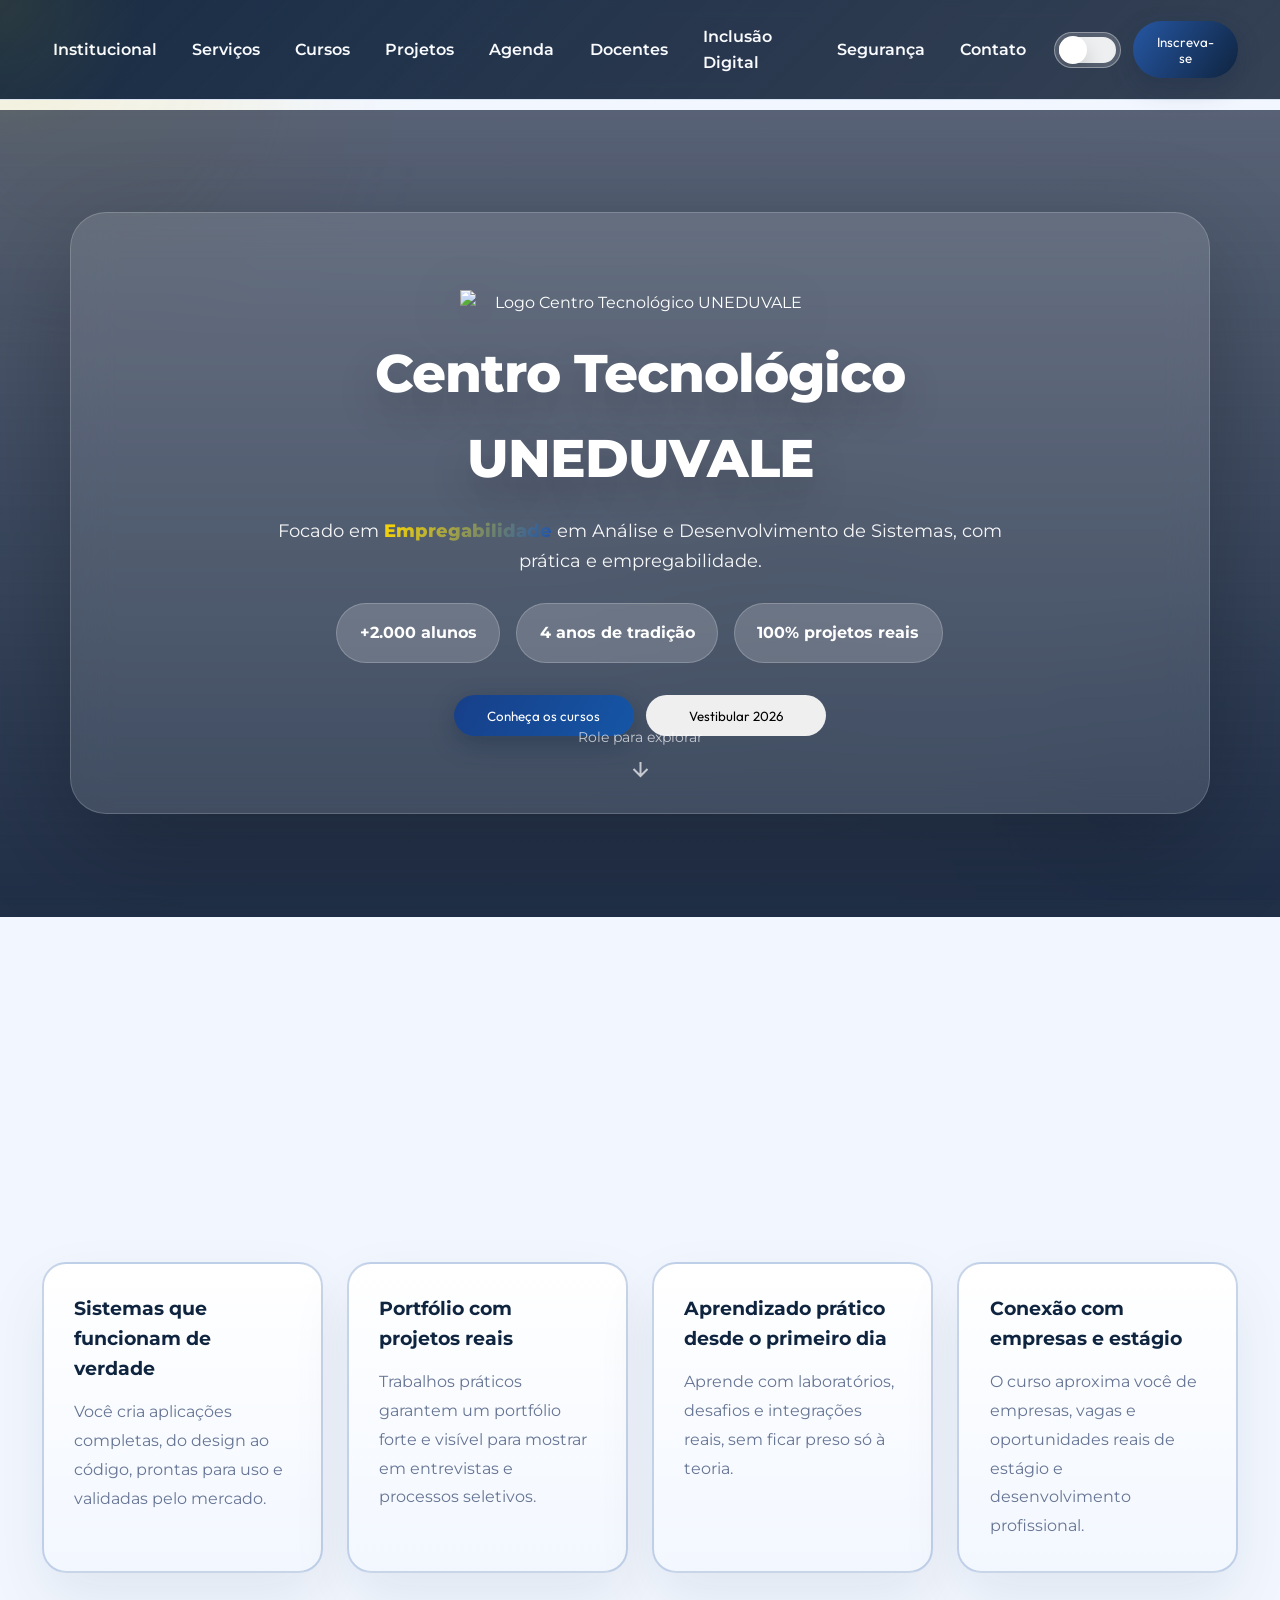
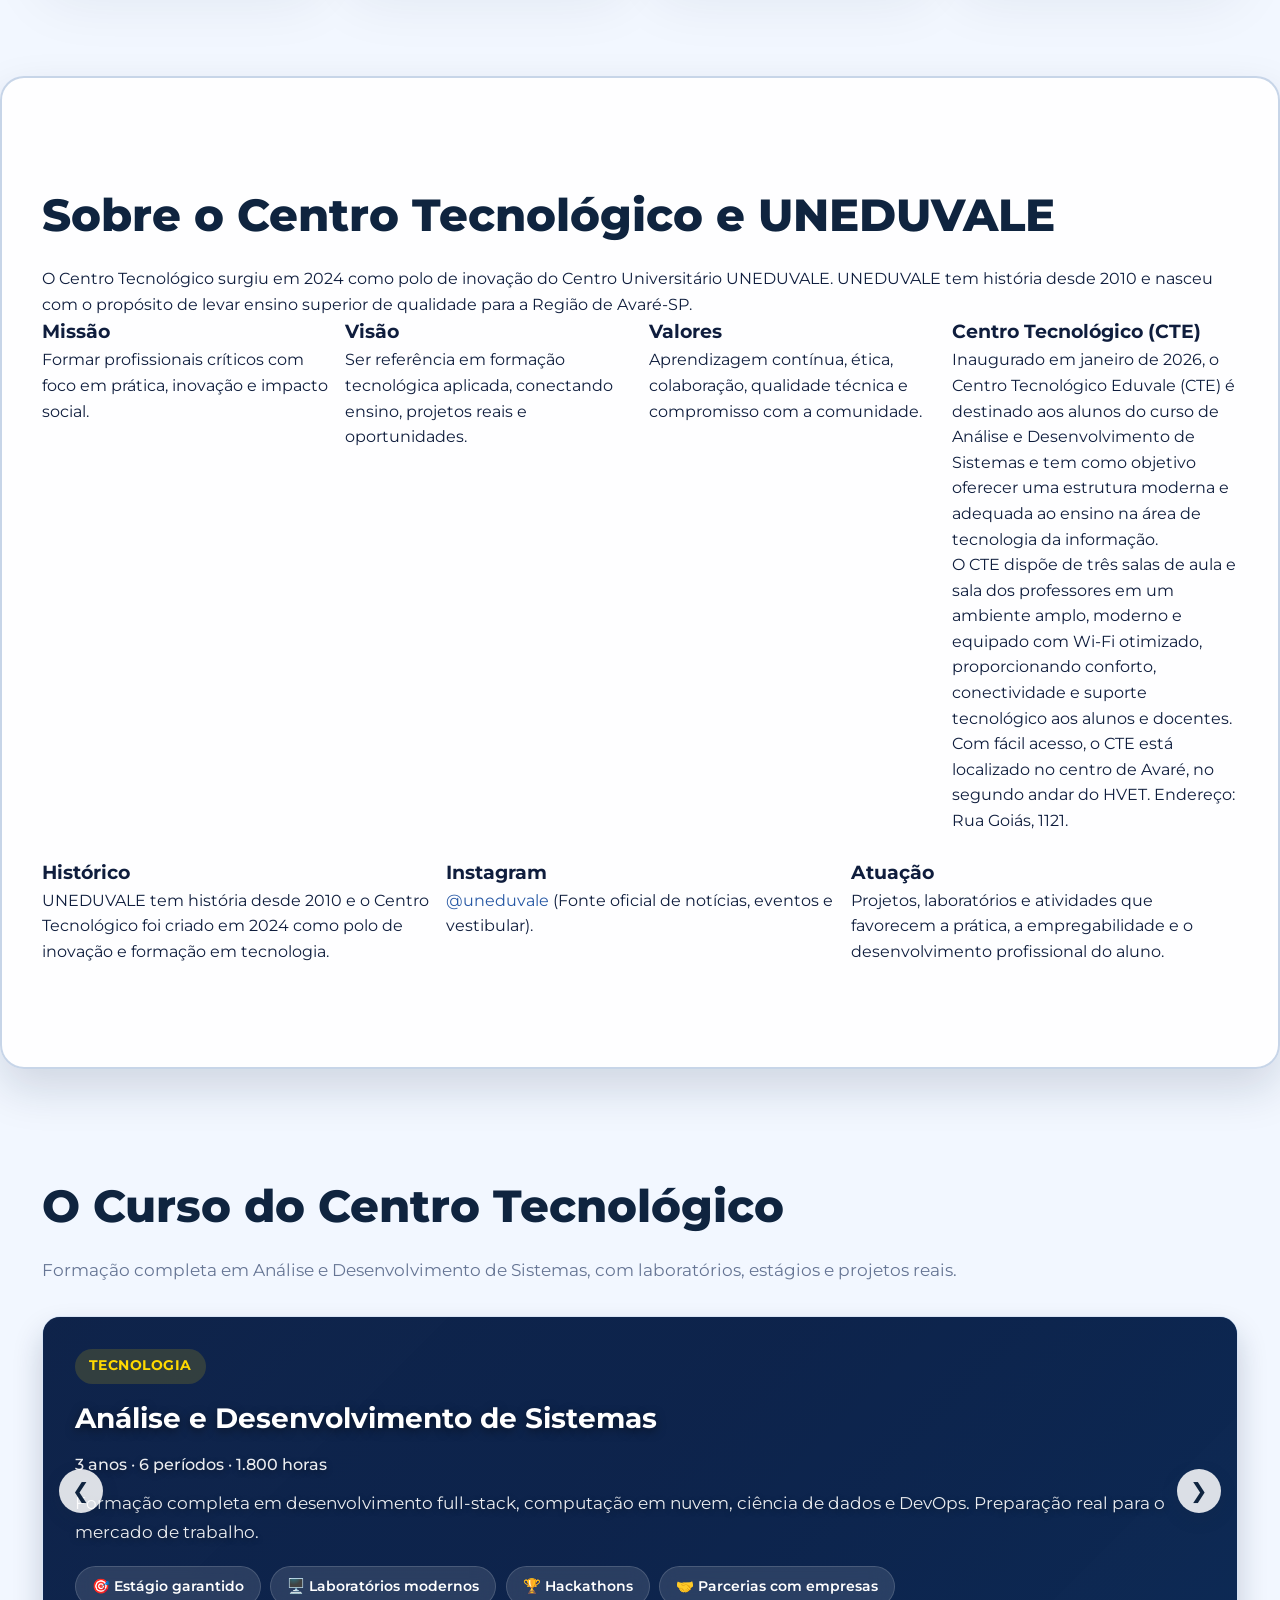
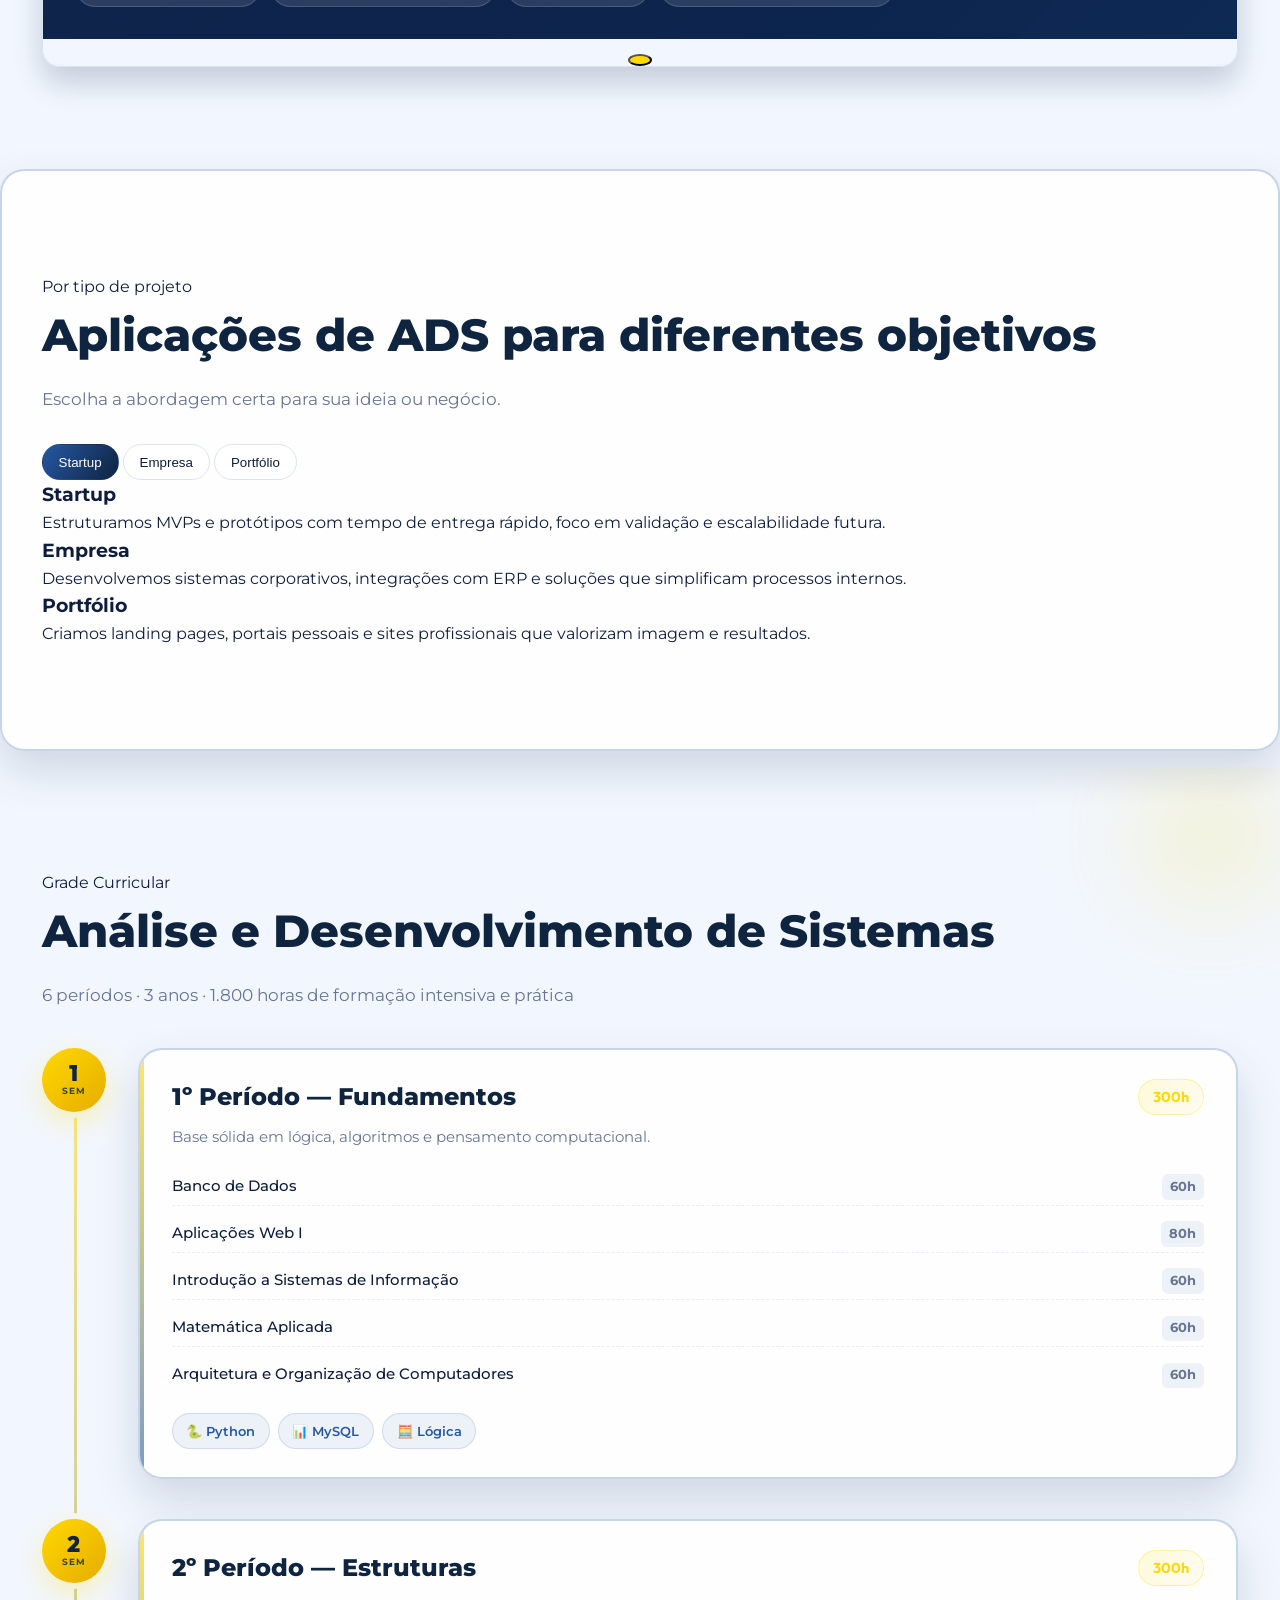
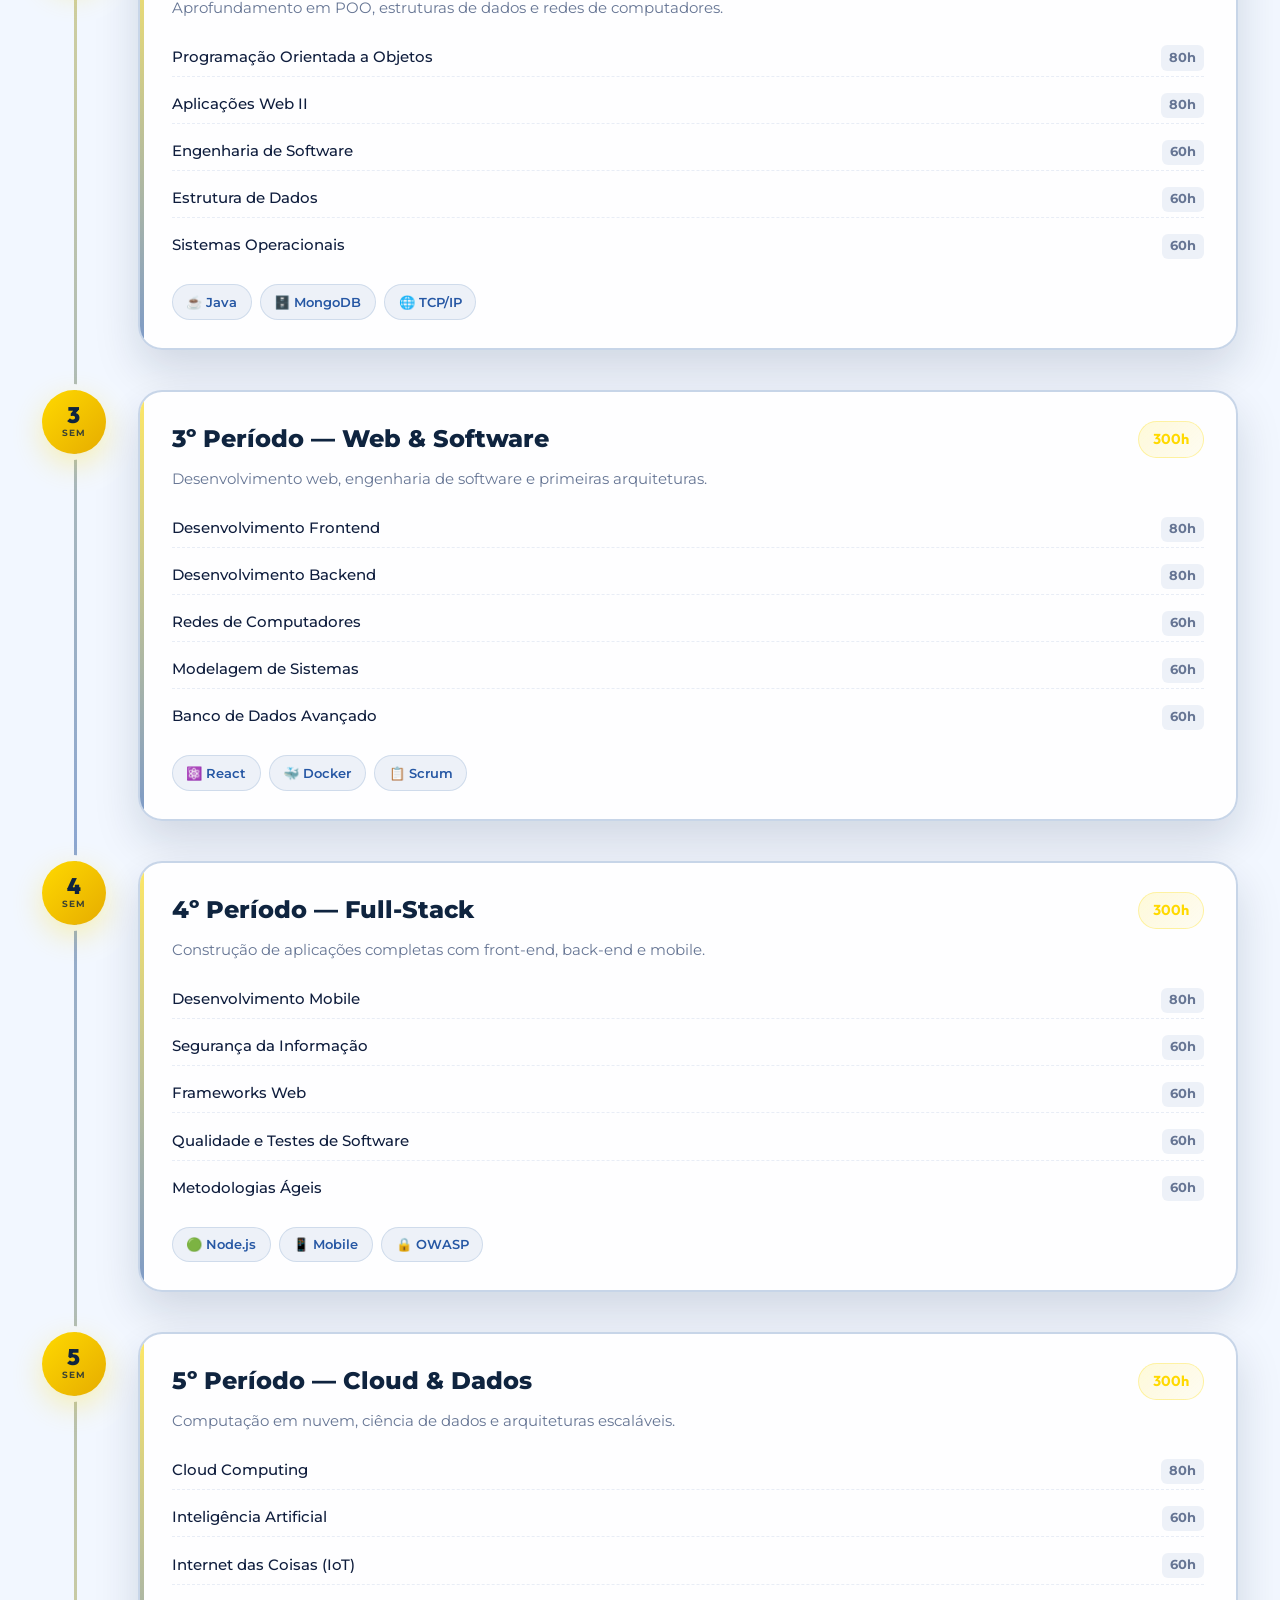
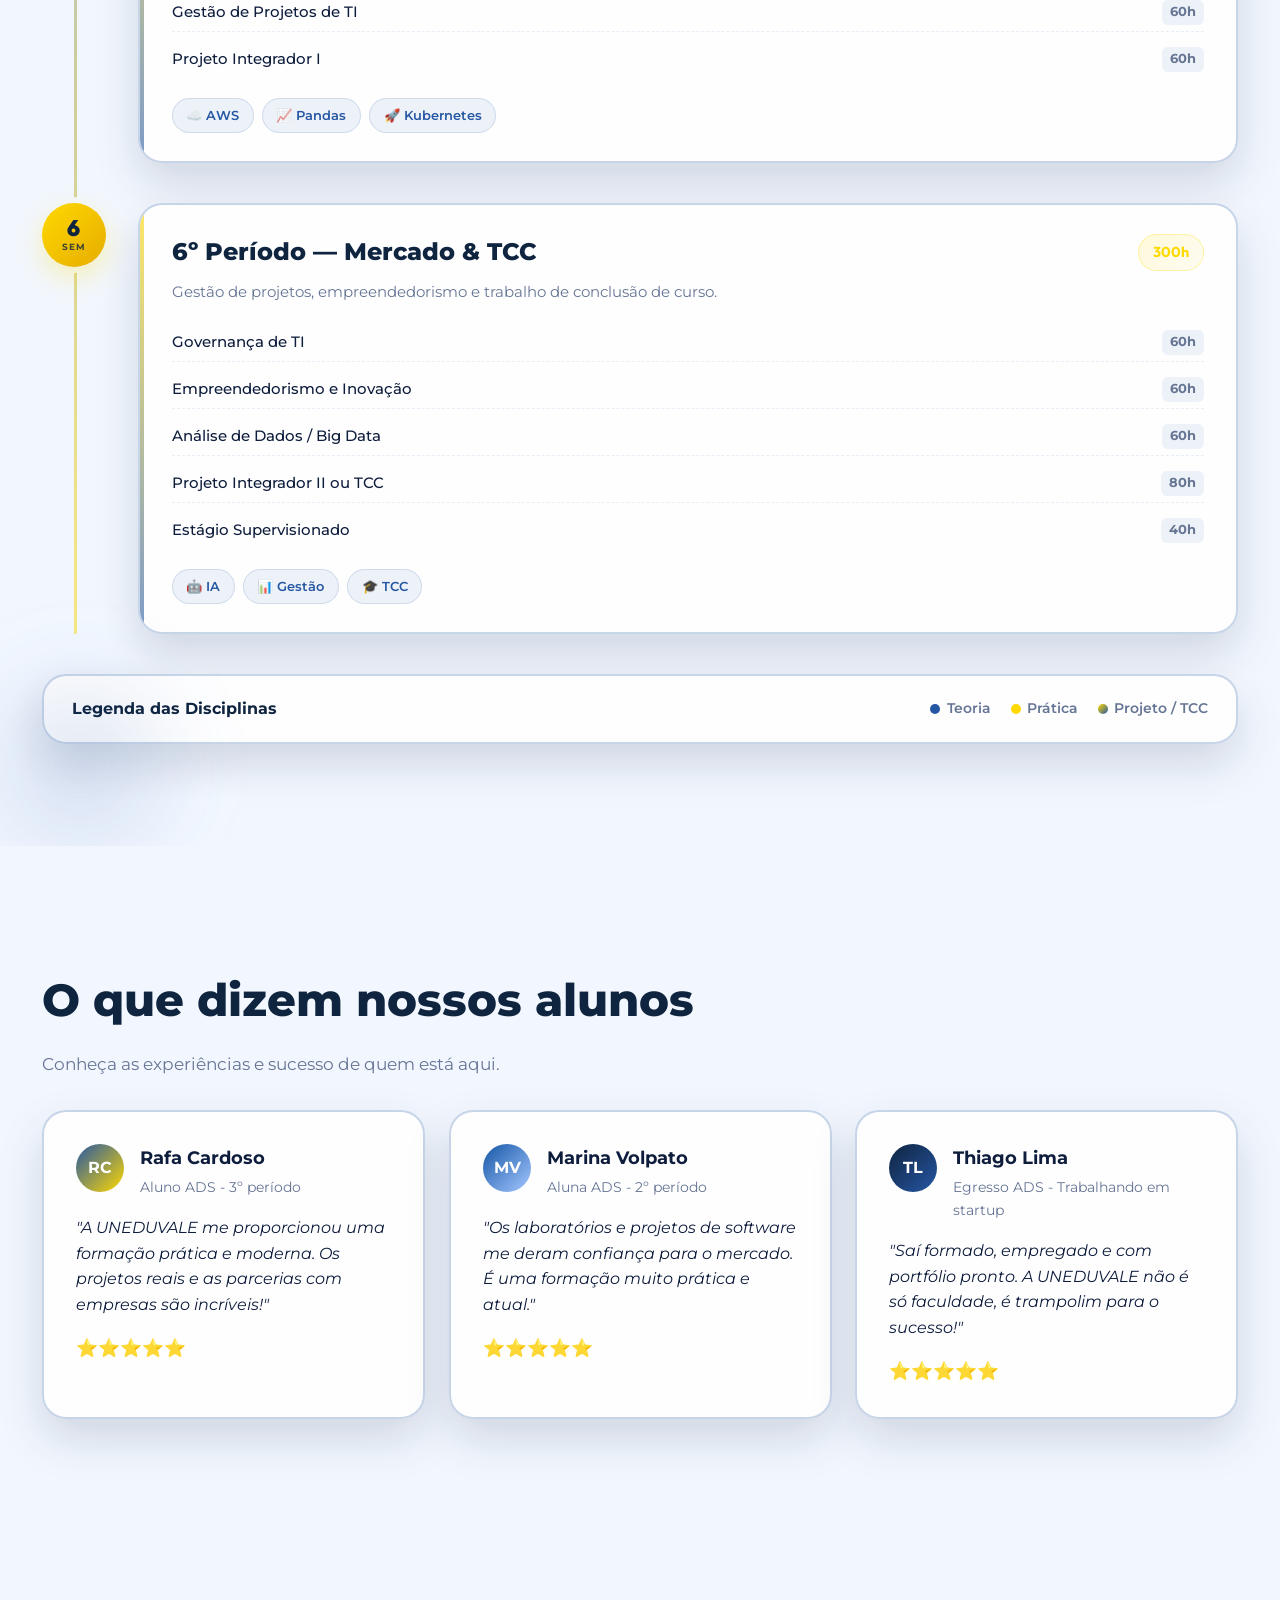
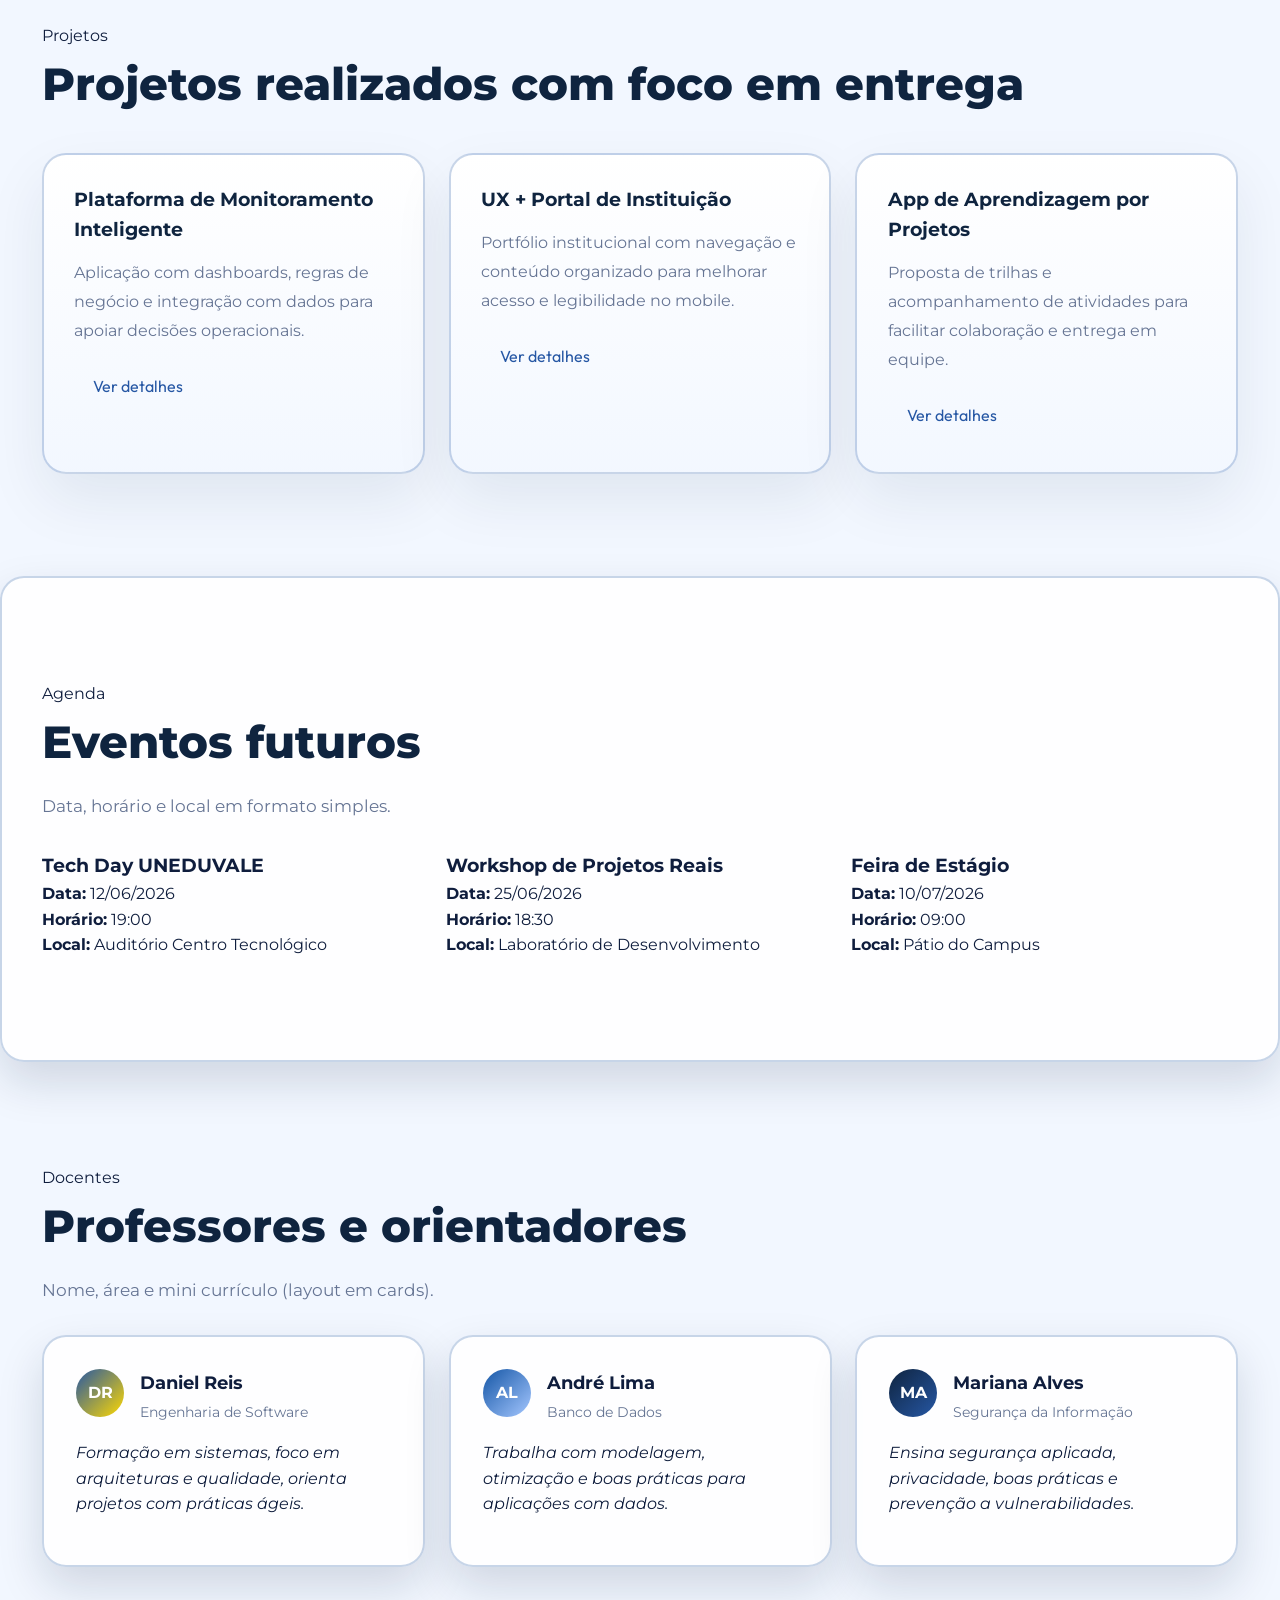
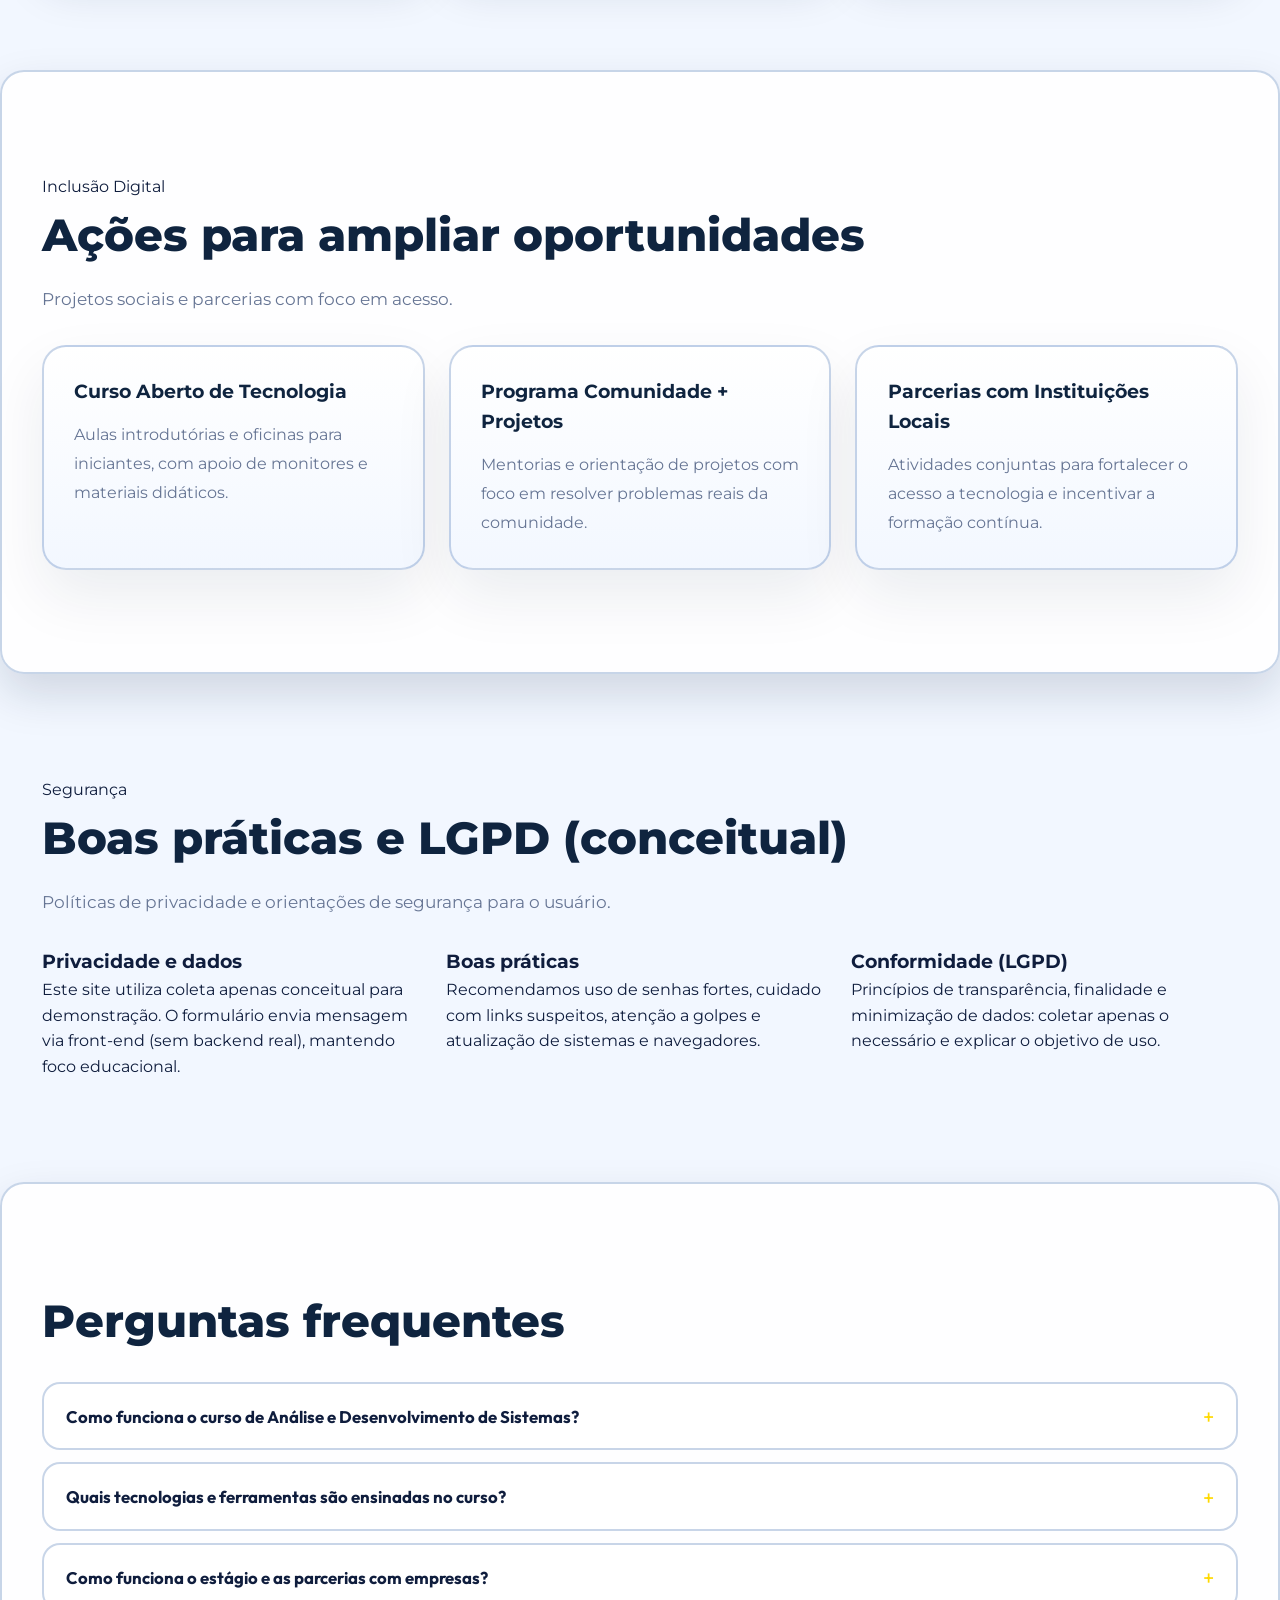
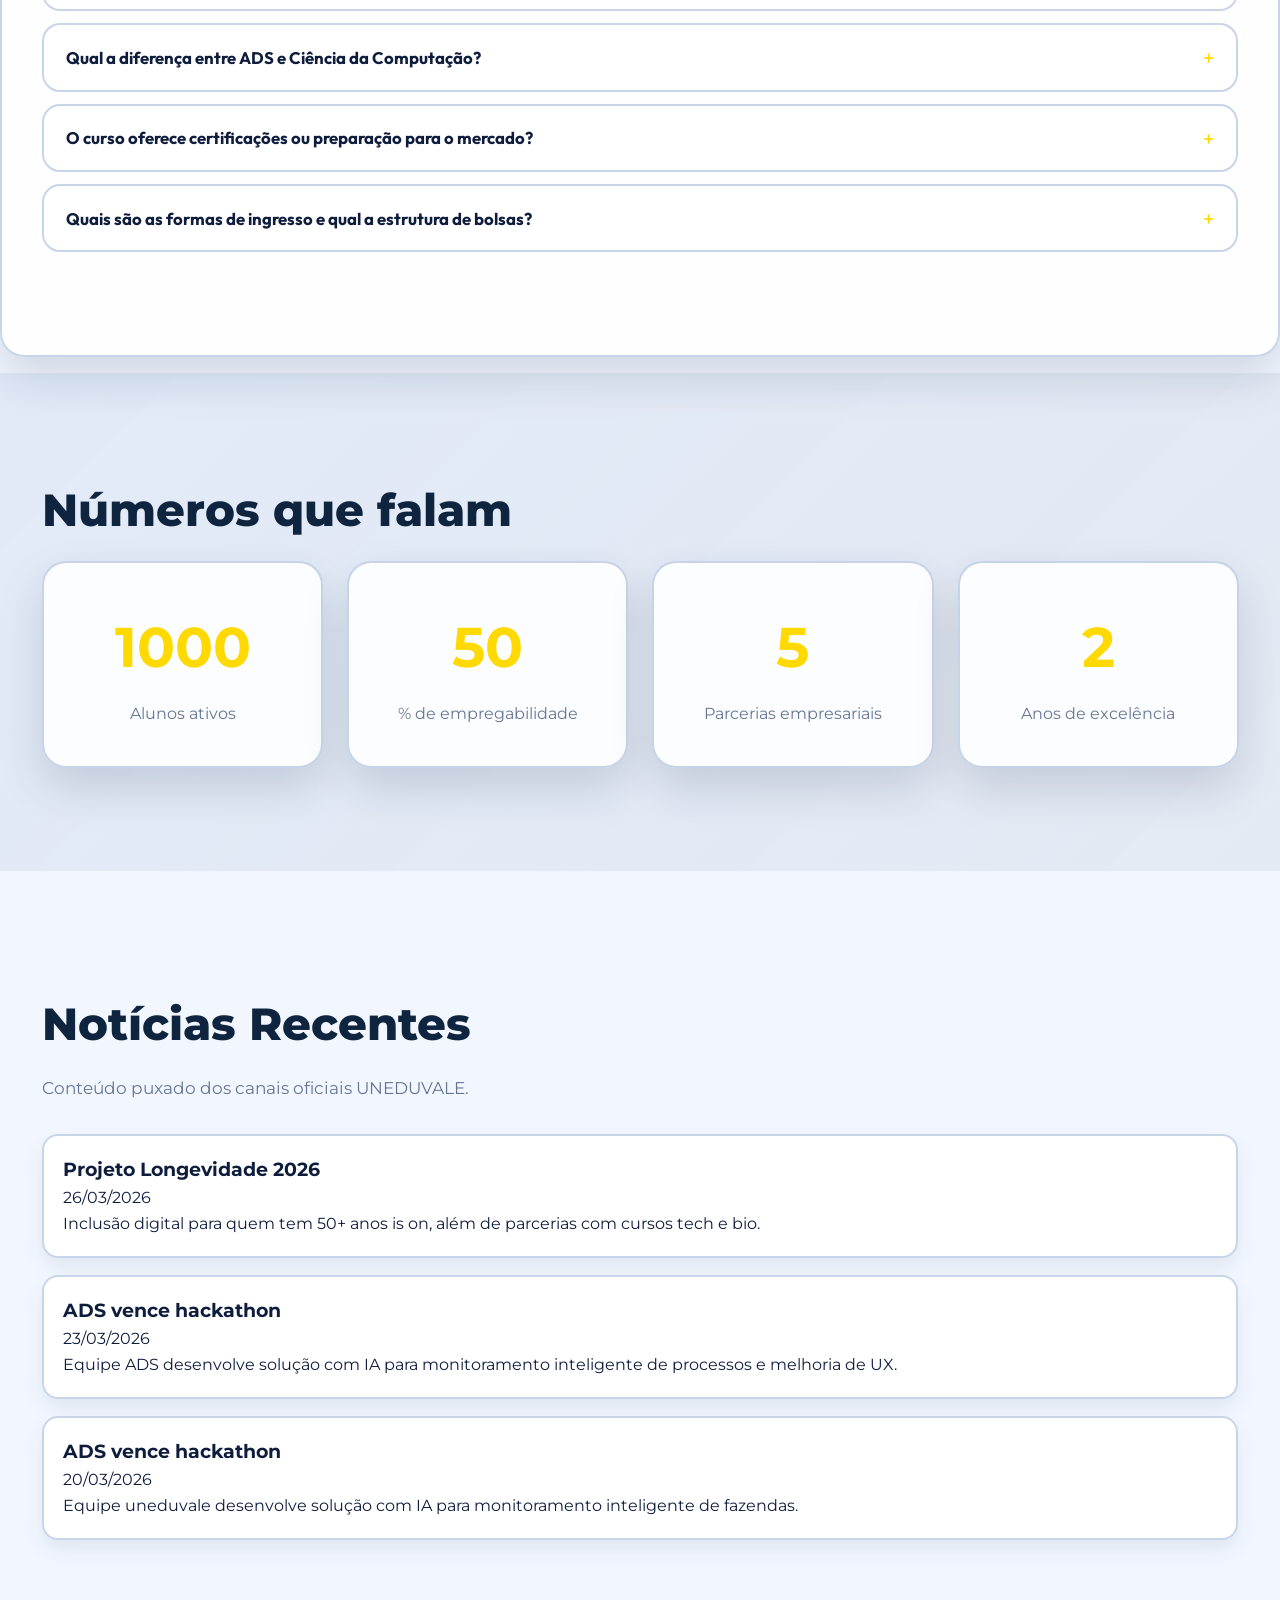
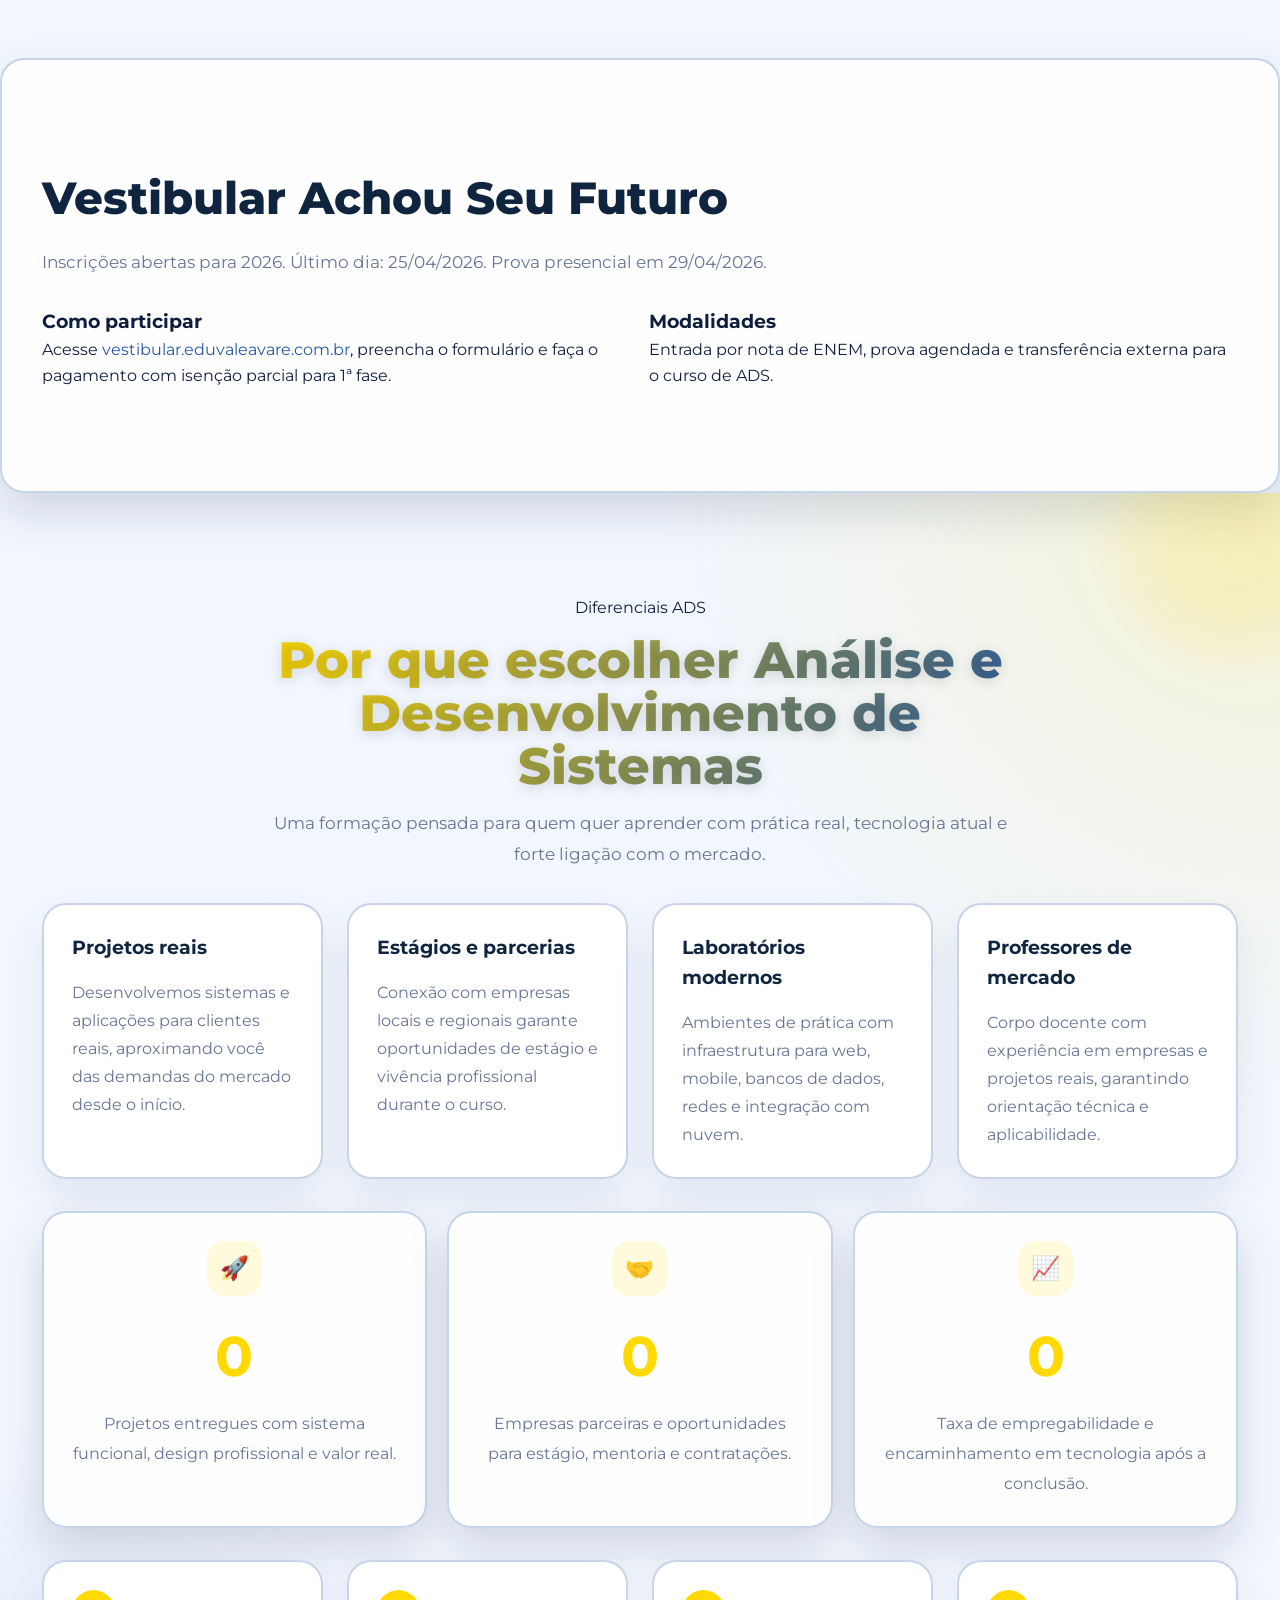
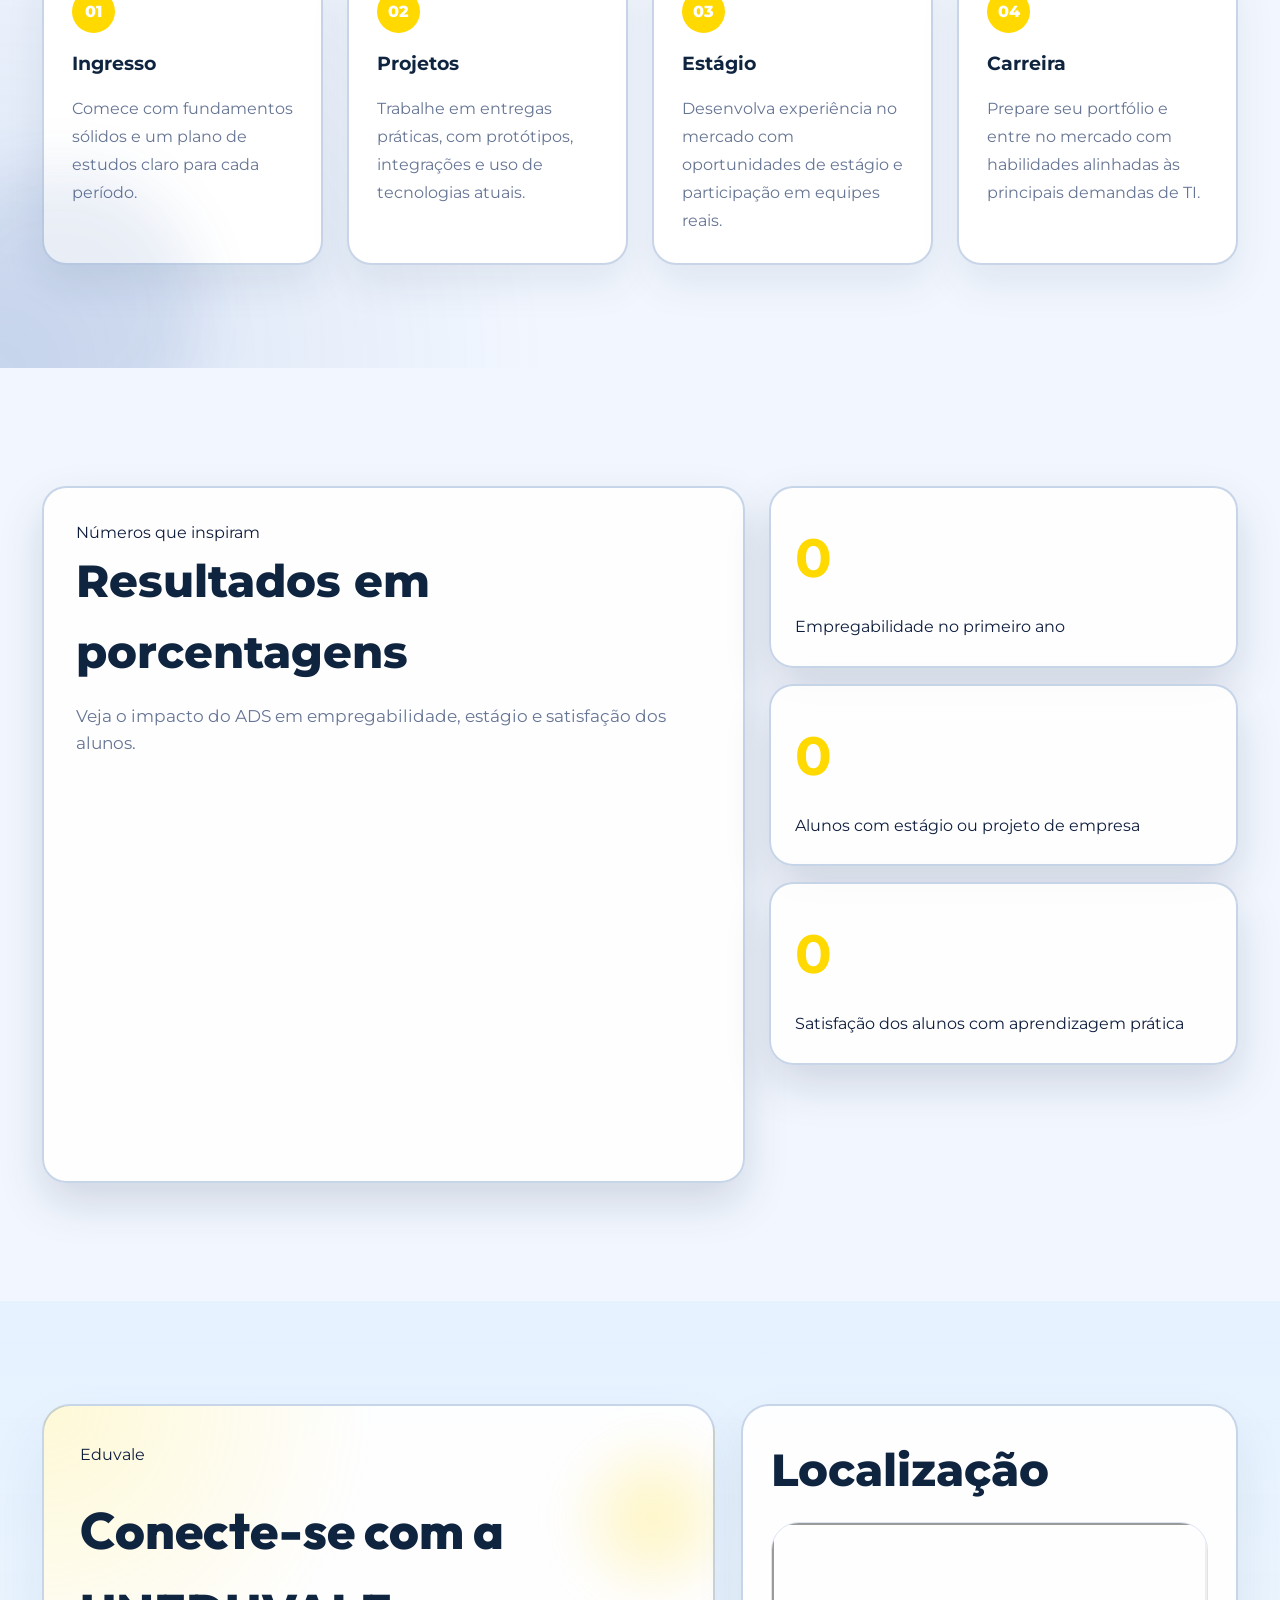
==== commit 12c0d87b: "Revert "Oculta logos quebrados e melhora apresentação sem assets ausentes" This reverts commit 2bf3e" ====
--- a/index.html
+++ b/index.html
@@ -29,12 +29,12 @@
         <a href="#sobre">Institucional</a>
         <a href="#solucoes">Serviços</a>
         <a href="#cursos">Cursos</a>
-        <a href="projetos.html">Projetos</a>
-        <a href="agenda.html">Agenda</a>
-        <a href="docentes.html">Docentes</a>
-        <a href="inclusao.html">Inclusão Digital</a>
-        <a href="seguranca.html">Segurança</a>
-        <a href="contato.html">Contato</a>
+        <a href="#projetos">Projetos</a>
+        <a href="#agenda">Agenda</a>
+        <a href="#docentes">Docentes</a>
+        <a href="#inclusao">Inclusão Digital</a>
+        <a href="#seguranca">Segurança</a>
+        <a href="#contato">Contato</a>
       </nav>
 
 
@@ -62,12 +62,12 @@
         <a href="#sobre" class="sidebar-link">Institucional</a>
         <a href="#solucoes" class="sidebar-link">Serviços</a>
         <a href="#cursos" class="sidebar-link">Cursos</a>
-        <a href="projetos.html" class="sidebar-link">Projetos</a>
-        <a href="agenda.html" class="sidebar-link">Agenda</a>
-        <a href="docentes.html" class="sidebar-link">Docentes</a>
-        <a href="inclusao.html" class="sidebar-link">Inclusão Digital</a>
-        <a href="seguranca.html" class="sidebar-link">Segurança</a>
-        <a href="contato.html" class="sidebar-link">Contato</a>
+        <a href="#projetos" class="sidebar-link">Projetos</a>
+        <a href="#agenda" class="sidebar-link">Agenda</a>
+        <a href="#docentes" class="sidebar-link">Docentes</a>
+        <a href="#inclusao" class="sidebar-link">Inclusão Digital</a>
+        <a href="#seguranca" class="sidebar-link">Segurança</a>
+        <a href="#contato" class="sidebar-link">Contato</a>
       </nav>
     </aside>
     <div id="sidebarOverlay" class="sidebar-overlay"></div>
@@ -86,7 +86,6 @@
             class="hero-logo-img"
             loading="eager"
             decoding="async"
-            onerror="this.style.display='none'"
           />
         </div>
 <h1>Centro Tecnológico UNEDUVALE</h1>
@@ -214,81 +213,6 @@
           <button class="slider-btn next" aria-label="Próximo slide">❯</button>
           <div class="slider-dots" id="sliderDots"></div>
         </div>
-
-        <div style="margin-top: 3rem;">
-          <h3>Perguntas Frequentes Sobre o Curso</h3>
-          <div class="faq-accordion">
-            <article class="faq-item">
-              <button class="faq-question" aria-expanded="false">
-                <span>Como funciona o curso de Análise e Desenvolvimento de Sistemas?</span>
-                <span class="faq-icon">+</span>
-              </button>
-              <div class="faq-answer">
-                <p>O curso de Análise e Desenvolvimento de Sistemas (ADS) da UNEDUVALE é estruturado em 6 períodos, totalizando 3 anos de formação intensiva e 1.800 horas de carga horária. A metodologia combina fundamentos teóricos sólidos com uma forte ênfase na prática profissional, preparando o aluno para atuar em todas as etapas do ciclo de vida de um software — desde a concepção e análise de requisitos até o deploy, manutenção e escalabilidade de aplicações.</p>
-                <p>Desde o primeiro período, os alunos entram em contato com linguagens de programação, lógica computacional e estruturas de dados. Ao longo dos semestres, a grade evolui para áreas mais especializadas como desenvolvimento web full-stack, arquitetura de software, bancos de dados relacionais e não-relacionais, computação em nuvem, DevOps, ciência de dados e segurança da informação. Cada disciplina é pensada para refletir as demandas reais do mercado de tecnologia.</p>
-                <p>O diferencial do curso está na abordagem por projetos: os alunos trabalham em equipes multidisciplinares, simulando ambientes reais de desenvolvimento ágil (Scrum/Kanban), utilizando ferramentas profissionais como Git, Docker, AWS, Firebase e frameworks modernos (React, Node.js, Flutter). Além disso, o curso promove hackathons internos, desafios de inovação e parcerias com empresas da região, garantindo que o aluno saia com um portfólio robusto e experiência comprovada.</p>
-              </div>
-            </article>
-            <article class="faq-item">
-              <button class="faq-question" aria-expanded="false">
-                <span>Quais tecnologias e ferramentas são ensinadas no curso?</span>
-                <span class="faq-icon">+</span>
-              </button>
-              <div class="faq-answer">
-                <p>A grade curricular do ADS da UNEDUVALE é constantemente atualizada para acompanhar as tendências do mercado de tecnologia. Os alunos têm contato direto com um stack tecnológico moderno e relevante, dividido em front-end, back-end, mobile, dados e infraestrutura.</p>
-                <p>No <strong>front-end</strong>, trabalhamos com HTML5 semântico, CSS3 com Flexbox e Grid, JavaScript ES6+, TypeScript, React.js com hooks e context API, gerenciamento de estado com Redux/Zustand, e frameworks CSS como Tailwind. No <strong>back-end</strong>, a formação abrange Node.js com Express, Python com Django/FastAPI, Java com Spring Boot, APIs RESTful e GraphQL, autenticação JWT e OAuth, e testes automatizados com Jest e Cypress.</p>
-                <p>Em <strong>banco de dados</strong>, os alunos aprendem PostgreSQL, MySQL, MongoDB e Redis, modelagem relacional e não-relacional, otimização de queries e normalização. Em <strong>mobile</strong>, o foco está em React Native e Flutter para desenvolvimento cross-platform. Para <strong>DevOps e cloud</strong>, ensinamos Docker, Kubernetes, CI/CD com GitHub Actions, AWS (EC2, S3, Lambda, RDS) e Google Cloud Platform.</p>
-                <p>Também há módulos de <strong>ciência de dados</strong> com Python, Pandas, NumPy, visualização com Matplotlib/Plotly, e introdução a machine learning com scikit-learn. Todas as ferramentas são ensinadas em laboratórios equipados e projetos práticos que simulam cenários reais de mercado.</p>
-              </div>
-            </article>
-            <article class="faq-item">
-              <button class="faq-question" aria-expanded="false">
-                <span>Como funciona o estágio e as parcerias com empresas?</span>
-                <span class="faq-icon">+</span>
-              </button>
-              <div class="faq-answer">
-                <p>A UNEDUVALE mantém uma forte rede de parcerias com empresas de tecnologia da região de Avaré-SP e do estado de São Paulo, criando um canal direto entre os alunos e oportunidades reais de estágio, trainee e contratação. O estágio é incentivado desde o 3º período, quando o aluno já possui base técnica suficiente para contribuir em projetos reais.</p>
-                <p>O programa de estágio é estruturado em três pilares: <strong>1) Conexão</strong> — feiras de carreira, palestras com profissionais do mercado e networking com empresas parceiras; <strong>2) Preparação</strong> — workshops de entrevistas técnicas, elaboração de currículo para área de TI, simulações de code review e práticas de pair programming; <strong>3) Acompanhamento</strong> — orientação pedagógica durante o estágio, avaliação de desempenho e feedback contínuo para garantir a melhor experiência de aprendizado.</p>
-                <p>As empresas parceiras participam ativamente da formação, proporcioando desafios reais para os alunos resolverem em sala de aula, patrocinando hackathons e oferecendo bolsas de estudo para projetos de inovação. Muitos alunos são contratados pelas próprias empresas onde estagiaram, com taxa de empregabilidade de 92% no primeiro ano após a formatura.</p>
-              </div>
-            </article>
-            <article class="faq-item">
-              <button class="faq-question" aria-expanded="false">
-                <span>Qual a diferença entre ADS e Ciência da Computação?</span>
-                <span class="faq-icon">+</span>
-              </button>
-              <div class="faq-answer">
-                <p>Análise e Desenvolvimento de Sistemas (ADS) e Ciência da Computação (CC) são formações complementares, mas com focos distintos que atendem a diferentes perfis profissionais e objetivos de carreira. O ADS é um curso tecnólogo de 3 anos com ênfase prática e imersão direta no mercado de trabalho, enquanto a Ciência da Computação é uma graduação bacharelado de 4 anos com abordagem mais teórica e acadêmica.</p>
-                <p>O ADS da UNEDUVALE é ideal para quem quer <strong>entrar rápido no mercado</strong> e começar a trabalhar com desenvolvimento de software, análise de sistemas, gestão de projetos de TI e consultoria tecnológica. A grade é 100% voltada para a prática: os alunos codificam desde o primeiro semestre, trabalham em projetos reais e saem com um portfólio profissional. É a escolha perfeita para quem busca empregabilidade imediata e quer se tornar um desenvolvedor full-stack, analista de sistemas ou Product Owner.</p>
-                <p>Já a Ciência da Computação aprofunda mais em fundamentos matemáticos, teoria da computação, algoritmos avançados, inteligência artificial, pesquisa científica e arquitetura de computadores. É indicada para quem pretende seguir carreira acadêmica, pesquisa, ou atuar em áreas altamente especializadas como IA, criptografia, computação quântica ou sistemas distribuídos de grande escala.</p>
-                <p>Na UNEDUVALE, o ADS também oferece disciplinas avançadas como introdução a machine learning, cloud computing e arquitetura de microserviços, permitindo que o aluno tenha uma formação robusta sem abrir mão da agilidade e da conexão com o mercado.</p>
-              </div>
-            </article>
-            <article class="faq-item">
-              <button class="faq-question" aria-expanded="false">
-                <span>O curso oferece certificações ou preparação para o mercado?</span>
-                <span class="faq-icon">+</span>
-              </button>
-              <div class="faq-answer">
-                <p>Sim, além do diploma oficial de tecnólogo em Análise e Desenvolvimento de Sistemas, a UNEDUVALE oferece uma série de certificações complementares e programas de preparação para o mercado que aumentam significativamente a empregabilidade dos alunos.</p>
-                <p>Durante o curso, os alunos têm acesso a <strong>trilhas de certificação</strong> em parceria com empresas de tecnologia, incluindo preparação para exames como AWS Cloud Practitioner, Microsoft Azure Fundamentals, Scrum Foundation, e certificações de linguagens específicas. O custo dessas certificações é subsidiado ou integralmente coberto pela faculdade para alunos com bom desempenho acadêmico.</p>
-                <p>A preparação para o mercado inclui: workshops de LinkedIn e branding pessoal para desenvolvedores, simulações de entrevistas técnicas em inglês e português, mentorias individuais com profissionais seniores de empresas parceiras, e um programa de <strong>"Job Ready"</strong> que revisa o portfólio GitHub, currículo e perfil do aluno antes da primeira entrevista real.</p>
-                <p>Também promovemos eventos exclusivos como o <strong>"Tech Day UNEDUVALE"</strong>, onde empresas recrutadoras fazem palestras, dinâmicas de grupo e entrevistas em tempo real, com oportunidades de contratação imediata para os melhores alunos.</p>
-              </div>
-            </article>
-            <article class="faq-item">
-              <button class="faq-question" aria-expanded="false">
-                <span>Quais são as formas de ingresso e qual a estrutura de bolsas?</span>
-                <span class="faq-icon">+</span>
-              </button>
-              <div class="faq-answer">
-                <p>A UNEDUVALE oferece múltiplas modalidades de ingresso para o curso de ADS, garantindo acessibilidade e flexibilidade para diferentes perfis de candidatos. As principais formas de entrada são: <strong>Vestibular tradicional</strong> — prova presencial com questões de conhecimentos gerais, raciocínio lógico e redação, realizada semestralmente; <strong>Nota do ENEM</strong> — candidatos podem usar a pontuação do Exame Nacional do Ensino Médio dos últimos 3 anos para concorrer a vagas, sem necessidade de fazer prova adicional; <strong>Prova agendada</strong> — o candidato marca seu próprio dia e horário para realizar a avaliação no campus; e <strong>Transferência externa</strong> — alunos de outras instituições podem solicitar aproveitamento de estudos e migrar para o ADS da UNEDUVALE.</p>
-                <p>A estrutura de bolsas é ampla e inclusiva. Oferecemos <strong>bolsas de mérito</strong> de até 100% para alunos com excelente desempenho no vestibular ou ENEM; <strong>bolsas de continuidade</strong> que recompensam o bom aproveitamento acadêmico ao longo dos períodos; e <strong>bolsas de parceria</strong> para filhos de colaboradores de empresas conveniadas, estudantes de escolas públicas e candidatos de comunidades vulneráveis.</p>
-                <p>Além disso, a faculdade disponibiliza o <strong>"Fundo de Inovação UNEDUVALE"</strong>, um programa de financiamento estudantil com condições especiais, taxas de juros reduzidas e carência de até 6 meses após a formatura para início do pagamento. As inscrições para o vestibular 2026 estão abertas e o processo seletivo inclui análise de currículo acadêmico, entrevista de motivação e, para bolsas de mérito, uma prova de raciocínio lógico aplicada.</p>
-              </div>
-            </article>
-          </div>
-        </div>
       </div>
     </section>
 
@@ -716,7 +640,82 @@
       </div>
     </section>
 
-
+    <section id="faq" class="section glass-card">
+      <div class="container">
+        <h2>Perguntas frequentes</h2>
+        <div class="faq-accordion">
+          <article class="faq-item">
+            <button class="faq-question" aria-expanded="false">
+              <span>Como funciona o curso de Análise e Desenvolvimento de Sistemas?</span>
+              <span class="faq-icon">+</span>
+            </button>
+            <div class="faq-answer">
+              <p>O curso de Análise e Desenvolvimento de Sistemas (ADS) da UNEDUVALE é estruturado em 6 períodos, totalizando 3 anos de formação intensiva e 1.800 horas de carga horária. A metodologia combina fundamentos teóricos sólidos com uma forte ênfase na prática profissional, preparando o aluno para atuar em todas as etapas do ciclo de vida de um software — desde a concepção e análise de requisitos até o deploy, manutenção e escalabilidade de aplicações.</p>
+              <p>Desde o primeiro período, os alunos entram em contato com linguagens de programação, lógica computacional e estruturas de dados. Ao longo dos semestres, a grade evolui para áreas mais especializadas como desenvolvimento web full-stack, arquitetura de software, bancos de dados relacionais e não-relacionais, computação em nuvem, DevOps, ciência de dados e segurança da informação. Cada disciplina é pensada para refletir as demandas reais do mercado de tecnologia.</p>
+              <p>O diferencial do curso está na abordagem por projetos: os alunos trabalham em equipes multidisciplinares, simulando ambientes reais de desenvolvimento ágil (Scrum/Kanban), utilizando ferramentas profissionais como Git, Docker, AWS, Firebase e frameworks modernos (React, Node.js, Flutter). Além disso, o curso promove hackathons internos, desafios de inovação e parcerias com empresas da região, garantindo que o aluno saia com um portfólio robusto e experiência comprovada.</p>
+            </div>
+          </article>
+          <article class="faq-item">
+            <button class="faq-question" aria-expanded="false">
+              <span>Quais tecnologias e ferramentas são ensinadas no curso?</span>
+              <span class="faq-icon">+</span>
+            </button>
+            <div class="faq-answer">
+              <p>A grade curricular do ADS da UNEDUVALE é constantemente atualizada para acompanhar as tendências do mercado de tecnologia. Os alunos têm contato direto com um stack tecnológico moderno e relevante, dividido em front-end, back-end, mobile, dados e infraestrutura.</p>
+              <p>No <strong>front-end</strong>, trabalhamos com HTML5 semântico, CSS3 com Flexbox e Grid, JavaScript ES6+, TypeScript, React.js com hooks e context API, gerenciamento de estado com Redux/Zustand, e frameworks CSS como Tailwind. No <strong>back-end</strong>, a formação abrange Node.js com Express, Python com Django/FastAPI, Java com Spring Boot, APIs RESTful e GraphQL, autenticação JWT e OAuth, e testes automatizados com Jest e Cypress.</p>
+              <p>Em <strong>banco de dados</strong>, os alunos aprendem PostgreSQL, MySQL, MongoDB e Redis, modelagem relacional e não-relacional, otimização de queries e normalização. Em <strong>mobile</strong>, o foco está em React Native e Flutter para desenvolvimento cross-platform. Para <strong>DevOps e cloud</strong>, ensinamos Docker, Kubernetes, CI/CD com GitHub Actions, AWS (EC2, S3, Lambda, RDS) e Google Cloud Platform.</p>
+              <p>Também há módulos de <strong>ciência de dados</strong> com Python, Pandas, NumPy, visualização com Matplotlib/Plotly, e introdução a machine learning com scikit-learn. Todas as ferramentas são ensinadas em laboratórios equipados e projetos práticos que simulam cenários reais de mercado.</p>
+            </div>
+          </article>
+          <article class="faq-item">
+            <button class="faq-question" aria-expanded="false">
+              <span>Como funciona o estágio e as parcerias com empresas?</span>
+              <span class="faq-icon">+</span>
+            </button>
+            <div class="faq-answer">
+              <p>A UNEDUVALE mantém uma forte rede de parcerias com empresas de tecnologia da região de Avaré-SP e do estado de São Paulo, criando um canal direto entre os alunos e oportunidades reais de estágio, trainee e contratação. O estágio é incentivado desde o 3º período, quando o aluno já possui base técnica suficiente para contribuir em projetos reais.</p>
+              <p>O programa de estágio é estruturado em três pilares: <strong>1) Conexão</strong> — feiras de carreira, palestras com profissionais do mercado e networking com empresas parceiras; <strong>2) Preparação</strong> — workshops de entrevistas técnicas, elaboração de currículo para área de TI, simulações de code review e práticas de pair programming; <strong>3) Acompanhamento</strong> — orientação pedagógica durante o estágio, avaliação de desempenho e feedback contínuo para garantir a melhor experiência de aprendizado.</p>
+              <p>As empresas parceiras participam ativamente da formação, proporcioando desafios reais para os alunos resolverem em sala de aula, patrocinando hackathons e oferecendo bolsas de estudo para projetos de inovação. Muitos alunos são contratados pelas próprias empresas onde estagiaram, com taxa de empregabilidade de 92% no primeiro ano após a formatura.</p>
+            </div>
+          </article>
+          <article class="faq-item">
+            <button class="faq-question" aria-expanded="false">
+              <span>Qual a diferença entre ADS e Ciência da Computação?</span>
+              <span class="faq-icon">+</span>
+            </button>
+            <div class="faq-answer">
+              <p>Análise e Desenvolvimento de Sistemas (ADS) e Ciência da Computação (CC) são formações complementares, mas com focos distintos que atendem a diferentes perfis profissionais e objetivos de carreira. O ADS é um curso tecnólogo de 3 anos com ênfase prática e imersão direta no mercado de trabalho, enquanto a Ciência da Computação é uma graduação bacharelado de 4 anos com abordagem mais teórica e acadêmica.</p>
+              <p>O ADS da UNEDUVALE é ideal para quem quer <strong>entrar rápido no mercado</strong> e começar a trabalhar com desenvolvimento de software, análise de sistemas, gestão de projetos de TI e consultoria tecnológica. A grade é 100% voltada para a prática: os alunos codificam desde o primeiro semestre, trabalham em projetos reais e saem com um portfólio profissional. É a escolha perfeita para quem busca empregabilidade imediata e quer se tornar um desenvolvedor full-stack, analista de sistemas ou Product Owner.</p>
+              <p>Já a Ciência da Computação aprofunda mais em fundamentos matemáticos, teoria da computação, algoritmos avançados, inteligência artificial, pesquisa científica e arquitetura de computadores. É indicada para quem pretende seguir carreira acadêmica, pesquisa, ou atuar em áreas altamente especializadas como IA, criptografia, computação quântica ou sistemas distribuídos de grande escala.</p>
+              <p>Na UNEDUVALE, o ADS também oferece disciplinas avançadas como introdução a machine learning, cloud computing e arquitetura de microserviços, permitindo que o aluno tenha uma formação robusta sem abrir mão da agilidade e da conexão com o mercado.</p>
+            </div>
+          </article>
+          <article class="faq-item">
+            <button class="faq-question" aria-expanded="false">
+              <span>O curso oferece certificações ou preparação para o mercado?</span>
+              <span class="faq-icon">+</span>
+            </button>
+            <div class="faq-answer">
+              <p>Sim, além do diploma oficial de tecnólogo em Análise e Desenvolvimento de Sistemas, a UNEDUVALE oferece uma série de certificações complementares e programas de preparação para o mercado que aumentam significativamente a empregabilidade dos alunos.</p>
+              <p>Durante o curso, os alunos têm acesso a <strong>trilhas de certificação</strong> em parceria com empresas de tecnologia, incluindo preparação para exames como AWS Cloud Practitioner, Microsoft Azure Fundamentals, Scrum Foundation, e certificações de linguagens específicas. O custo dessas certificações é subsidiado ou integralmente coberto pela faculdade para alunos com bom desempenho acadêmico.</p>
+              <p>A preparação para o mercado inclui: workshops de LinkedIn e branding pessoal para desenvolvedores, simulações de entrevistas técnicas em inglês e português, mentorias individuais com profissionais seniores de empresas parceiras, e um programa de <strong>"Job Ready"</strong> que revisa o portfólio GitHub, currículo e perfil do aluno antes da primeira entrevista real.</p>
+              <p>Também promovemos eventos exclusivos como o <strong>"Tech Day UNEDUVALE"</strong>, onde empresas recrutadoras fazem palestras, dinâmicas de grupo e entrevistas em tempo real, com oportunidades de contratação imediata para os melhores alunos.</p>
+            </div>
+          </article>
+          <article class="faq-item">
+            <button class="faq-question" aria-expanded="false">
+              <span>Quais são as formas de ingresso e qual a estrutura de bolsas?</span>
+              <span class="faq-icon">+</span>
+            </button>
+            <div class="faq-answer">
+              <p>A UNEDUVALE oferece múltiplas modalidades de ingresso para o curso de ADS, garantindo acessibilidade e flexibilidade para diferentes perfis de candidatos. As principais formas de entrada são: <strong>Vestibular tradicional</strong> — prova presencial com questões de conhecimentos gerais, raciocínio lógico e redação, realizada semestralmente; <strong>Nota do ENEM</strong> — candidatos podem usar a pontuação do Exame Nacional do Ensino Médio dos últimos 3 anos para concorrer a vagas, sem necessidade de fazer prova adicional; <strong>Prova agendada</strong> — o candidato marca seu próprio dia e horário para realizar a avaliação no campus; e <strong>Transferência externa</strong> — alunos de outras instituições podem solicitar aproveitamento de estudos e migrar para o ADS da UNEDUVALE.</p>
+              <p>A estrutura de bolsas é ampla e inclusiva. Oferecemos <strong>bolsas de mérito</strong> de até 100% para alunos com excelente desempenho no vestibular ou ENEM; <strong>bolsas de continuidade</strong> que recompensam o bom aproveitamento acadêmico ao longo dos períodos; e <strong>bolsas de parceria</strong> para filhos de colaboradores de empresas conveniadas, estudantes de escolas públicas e candidatos de comunidades vulneráveis.</p>
+              <p>Além disso, a faculdade disponibiliza o <strong>"Fundo de Inovação UNEDUVALE"</strong>, um programa de financiamento estudantil com condições especiais, taxas de juros reduzidas e carência de até 6 meses após a formatura para início do pagamento. As inscrições para o vestibular 2026 estão abertas e o processo seletivo inclui análise de currículo acadêmico, entrevista de motivação e, para bolsas de mérito, uma prova de raciocínio lógico aplicada.</p>
+            </div>
+          </article>
+        </div>
+      </div>
+    </section>
 
     <section class="section stats-section">
       <div class="container">
--- a/styles.css
+++ b/styles.css
@@ -1186,9 +1186,10 @@
   background: linear-gradient(135deg, rgba(18, 44, 84, 0.88), rgba(26, 95, 159, 0.94));
   color: #fff;
   overflow: hidden;
-  background-image: url('https://images.unsplash.com/photo-1498050108023-c5249f4df085?auto=format&fit=crop&w=1800&q=80');
+  background-image: url('assets/home-bg.jpg');
   background-size: cover;
   background-position: center;
+  background-repeat: no-repeat;
 }
 
 .hero-section::after {
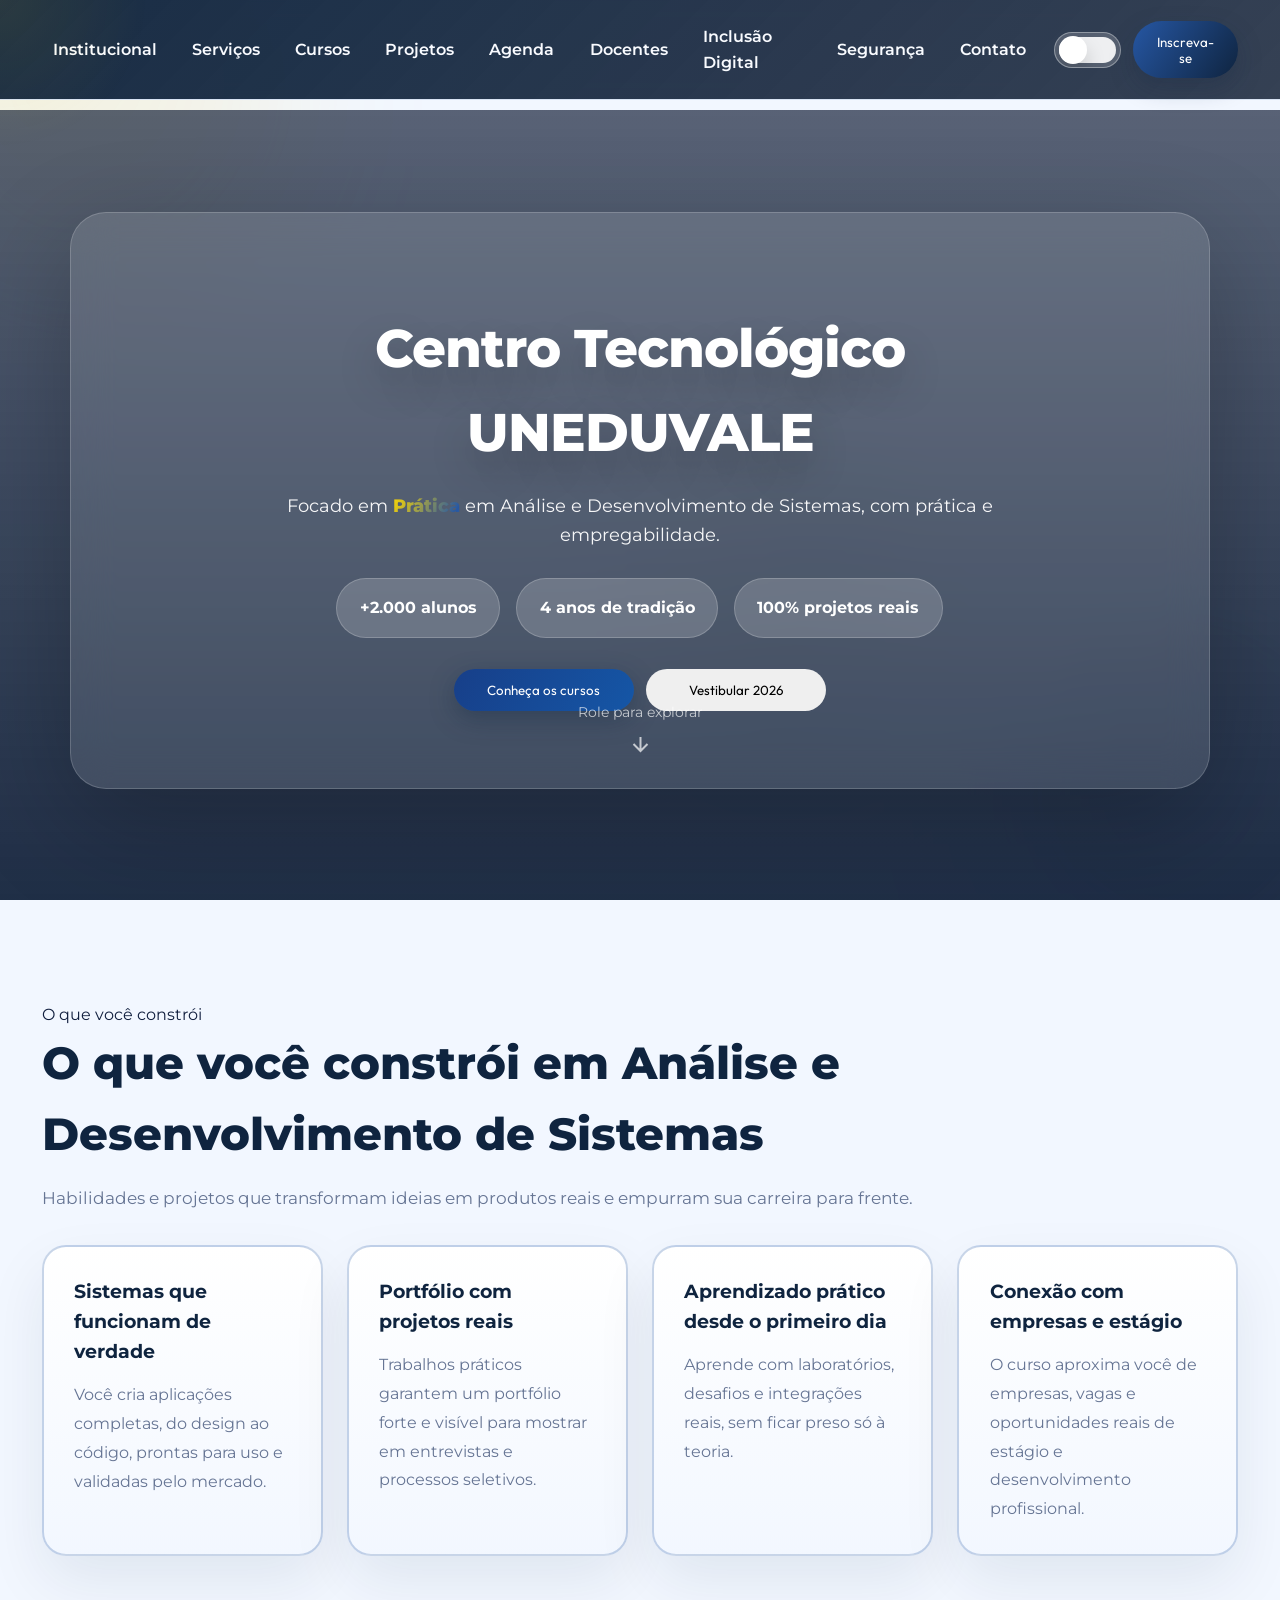
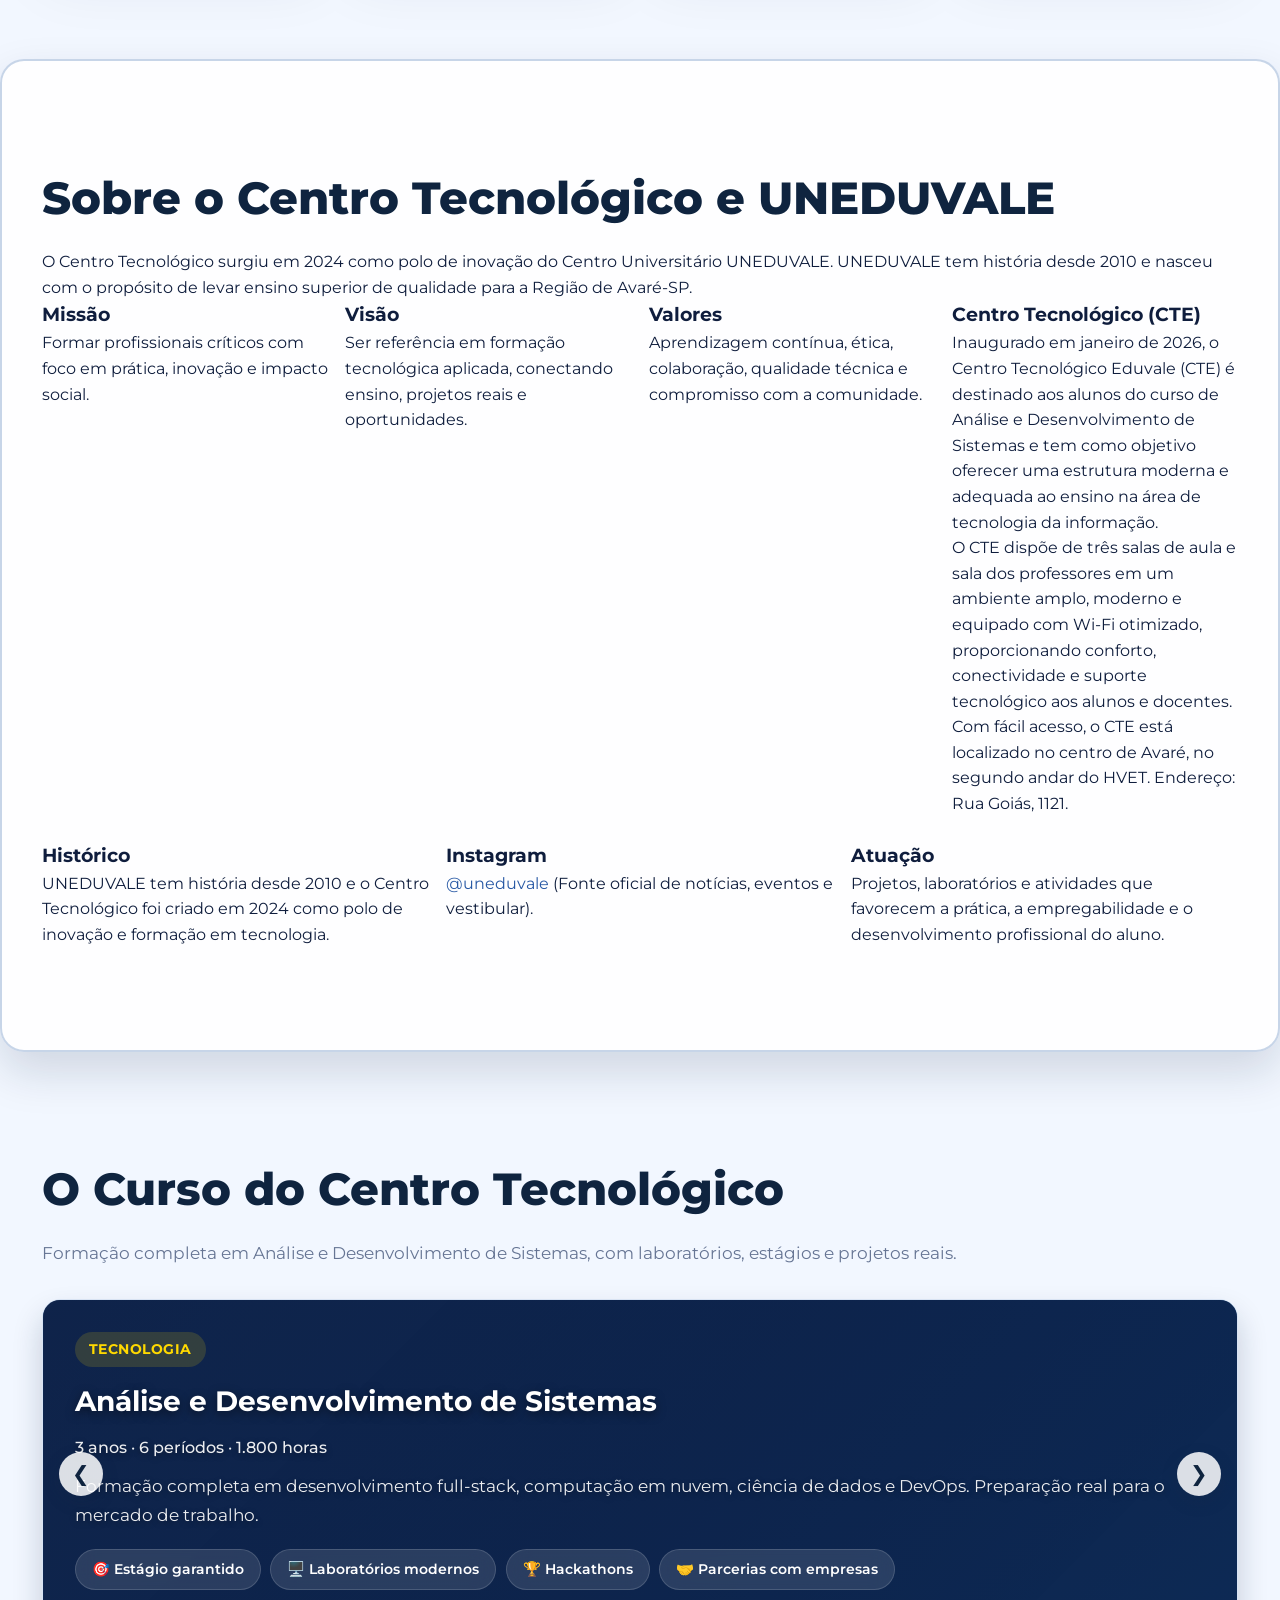
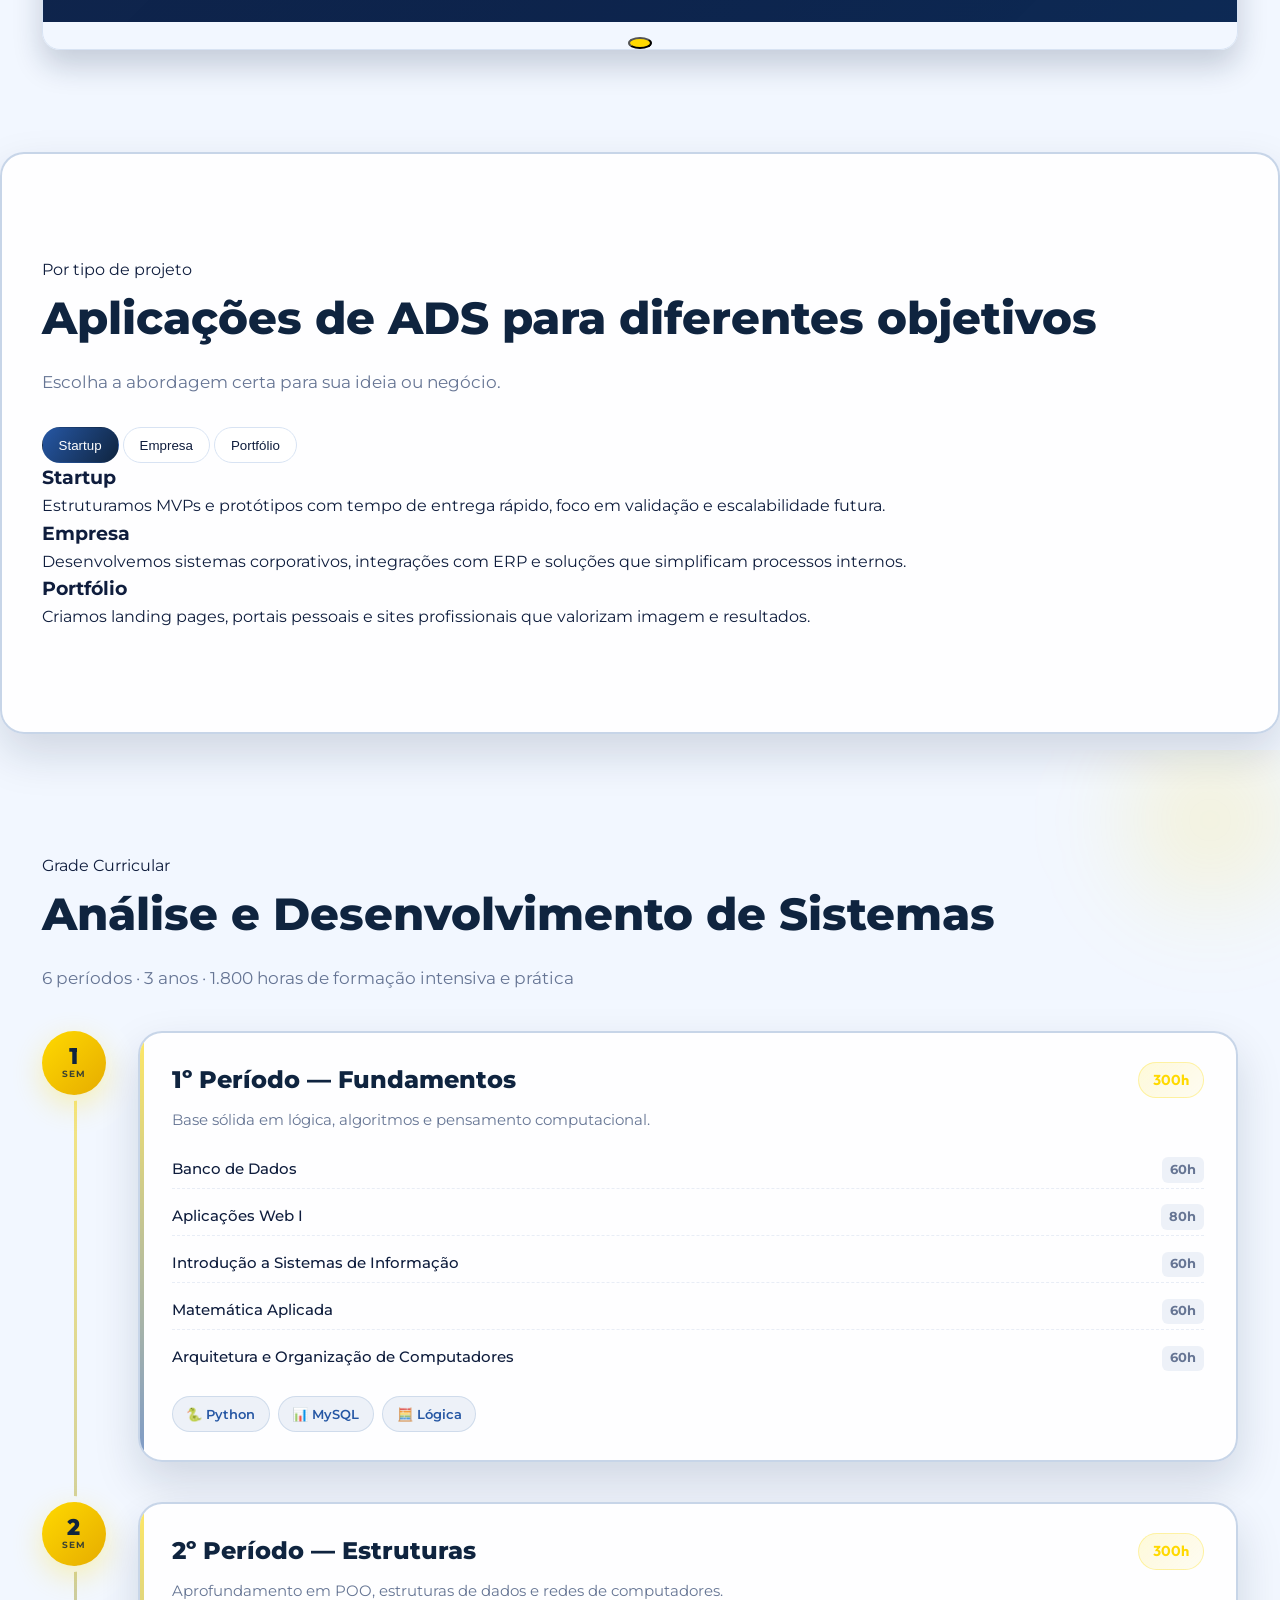
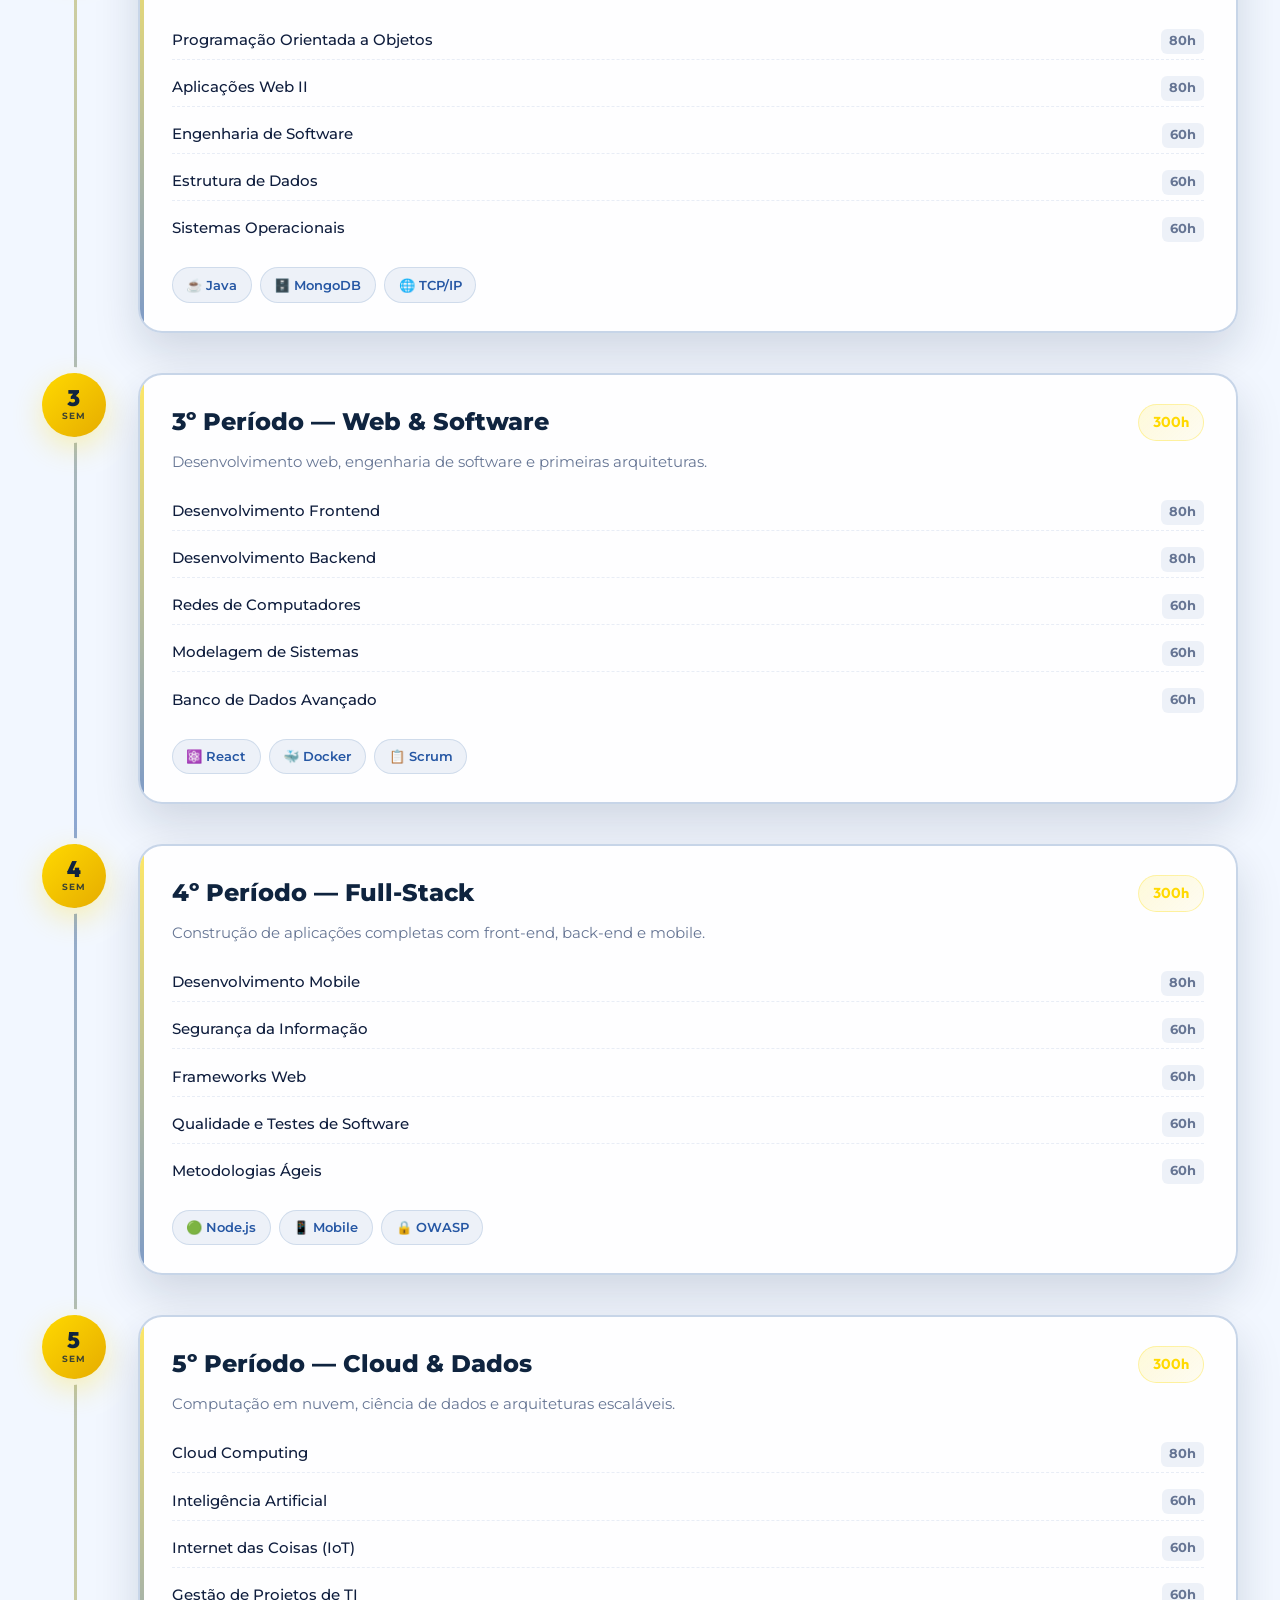
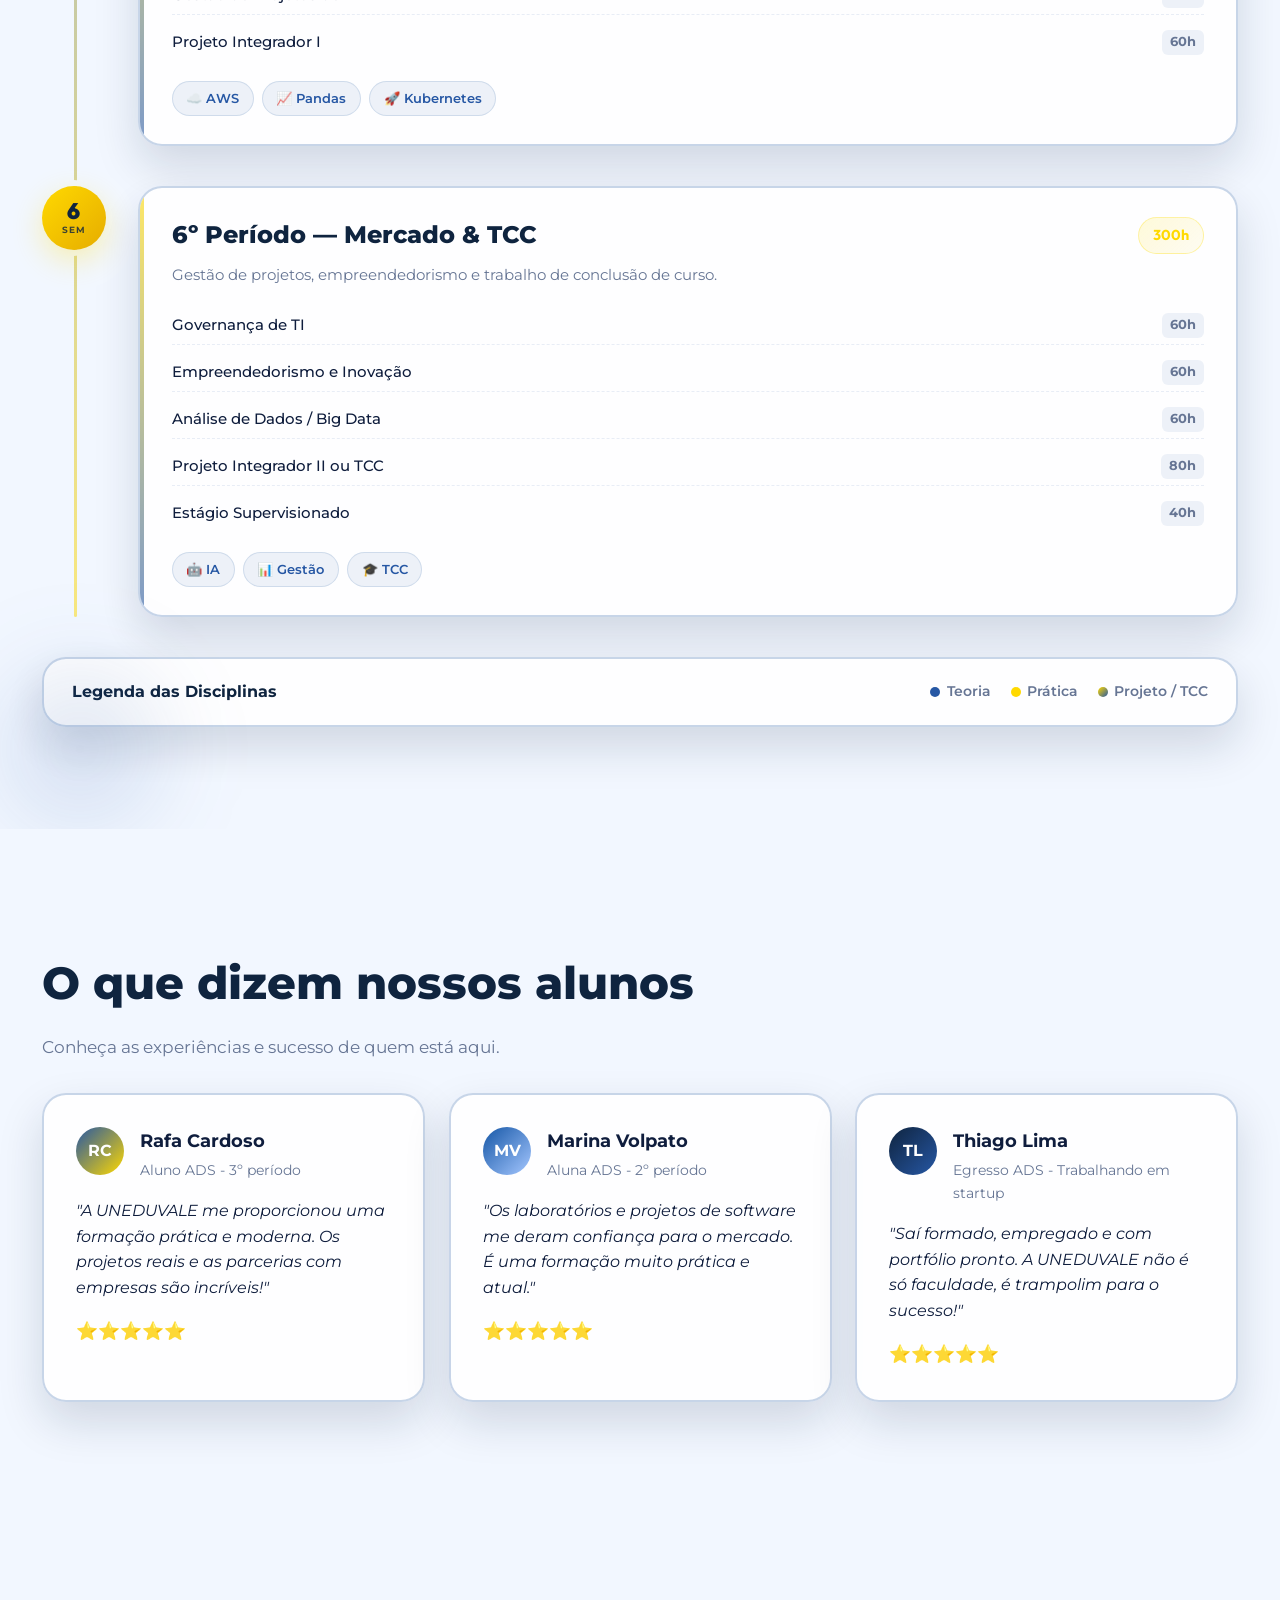
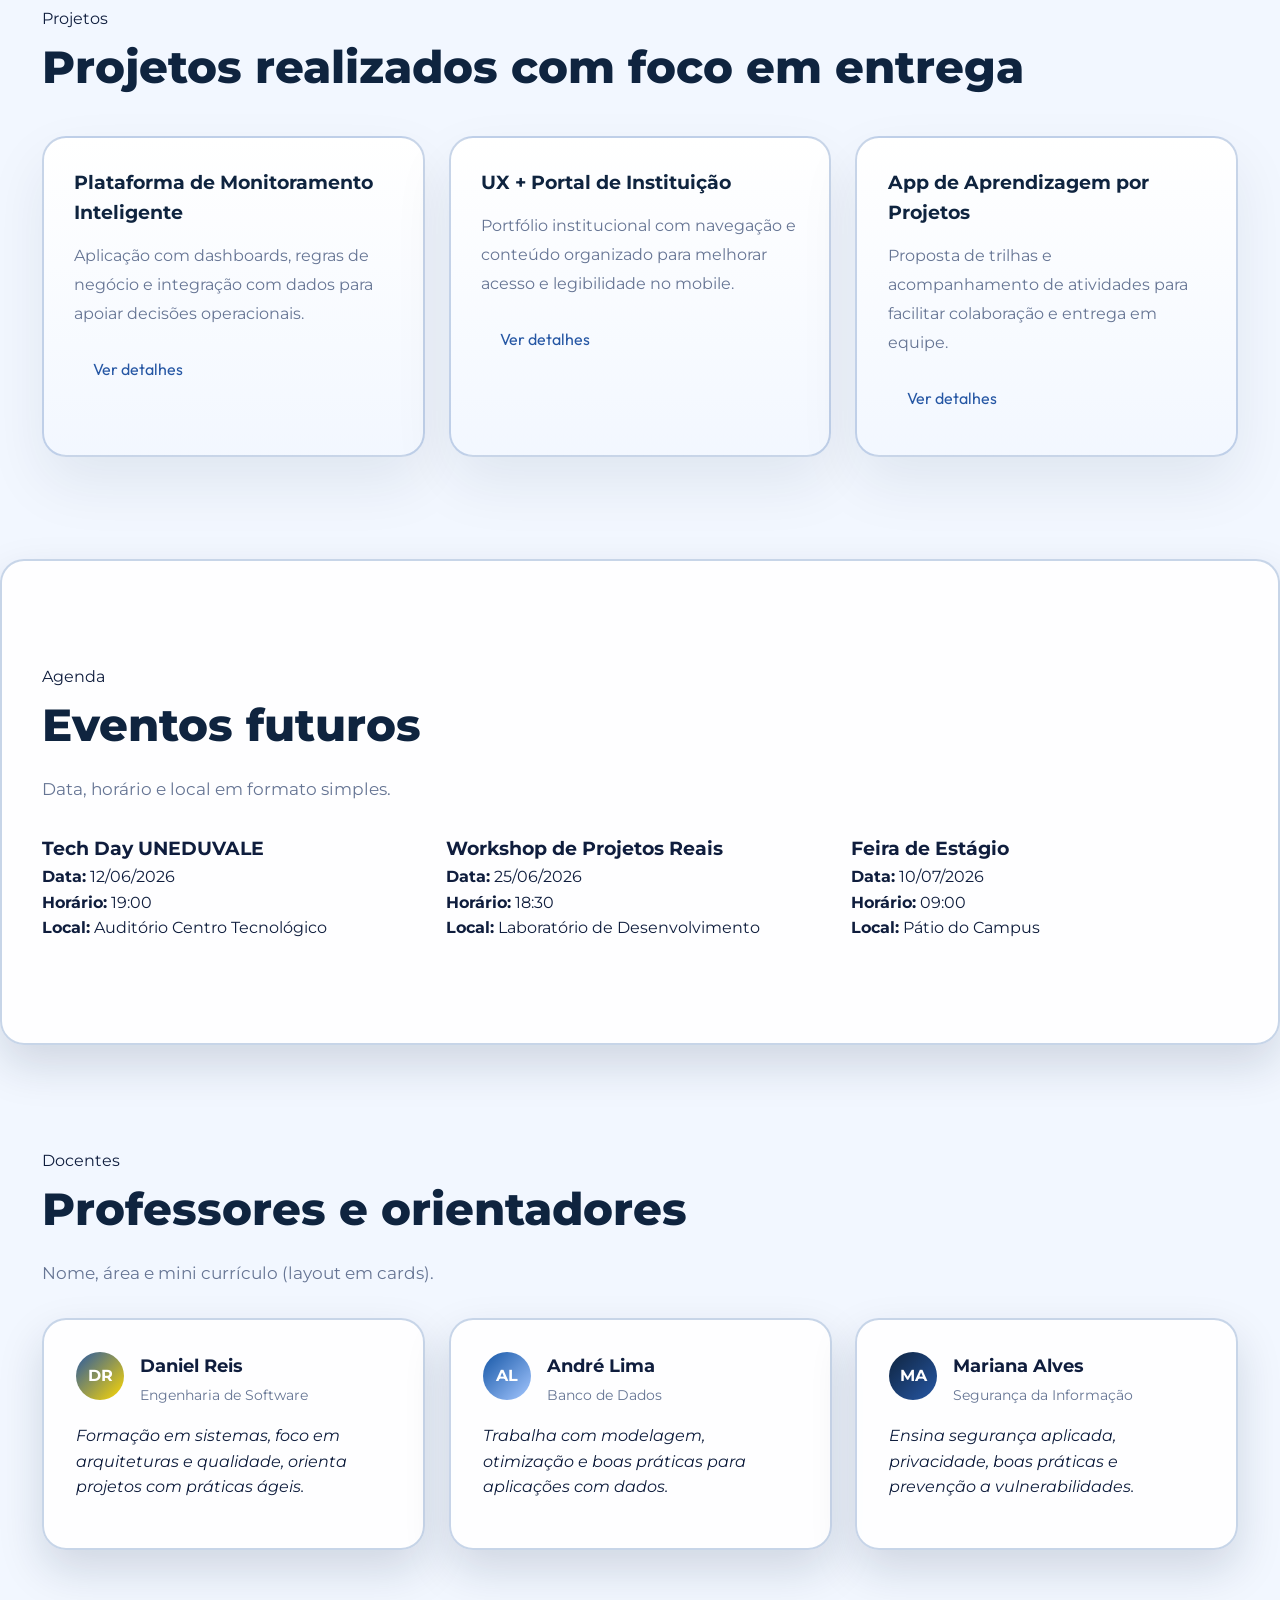
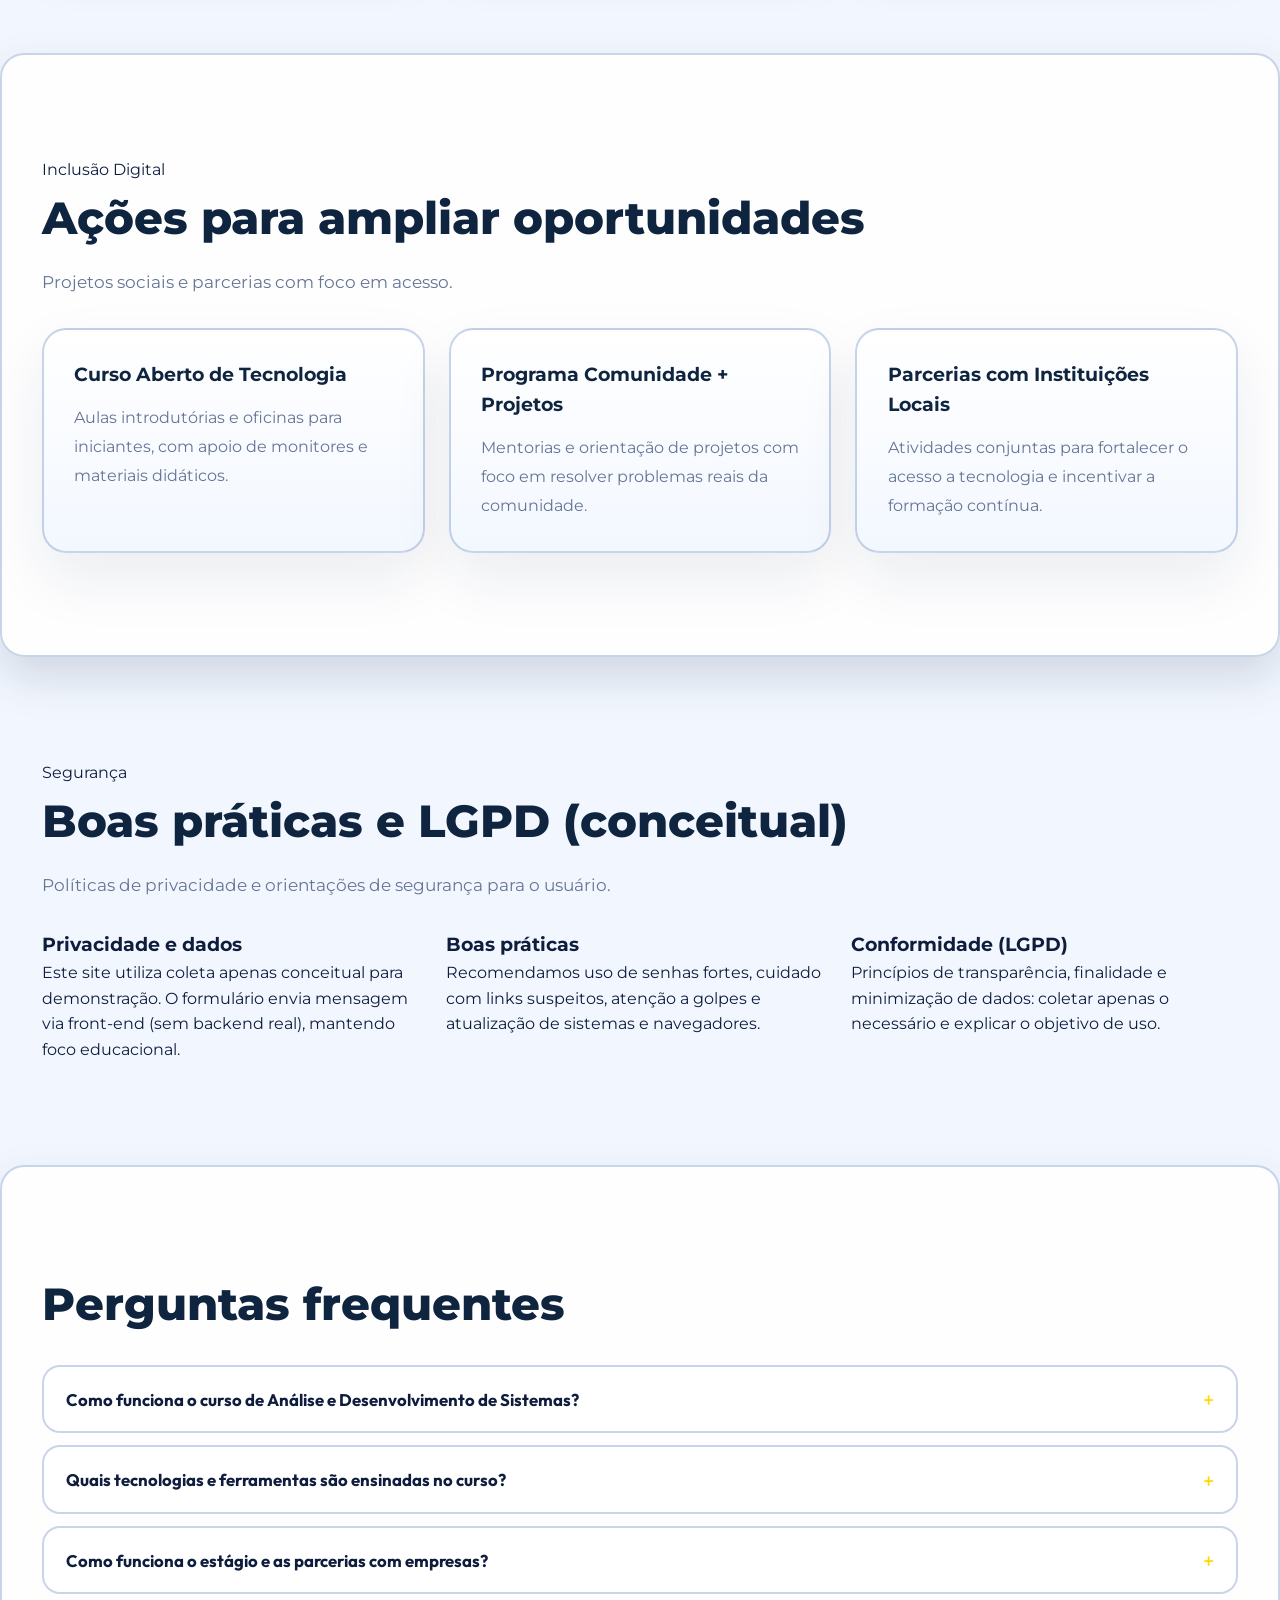
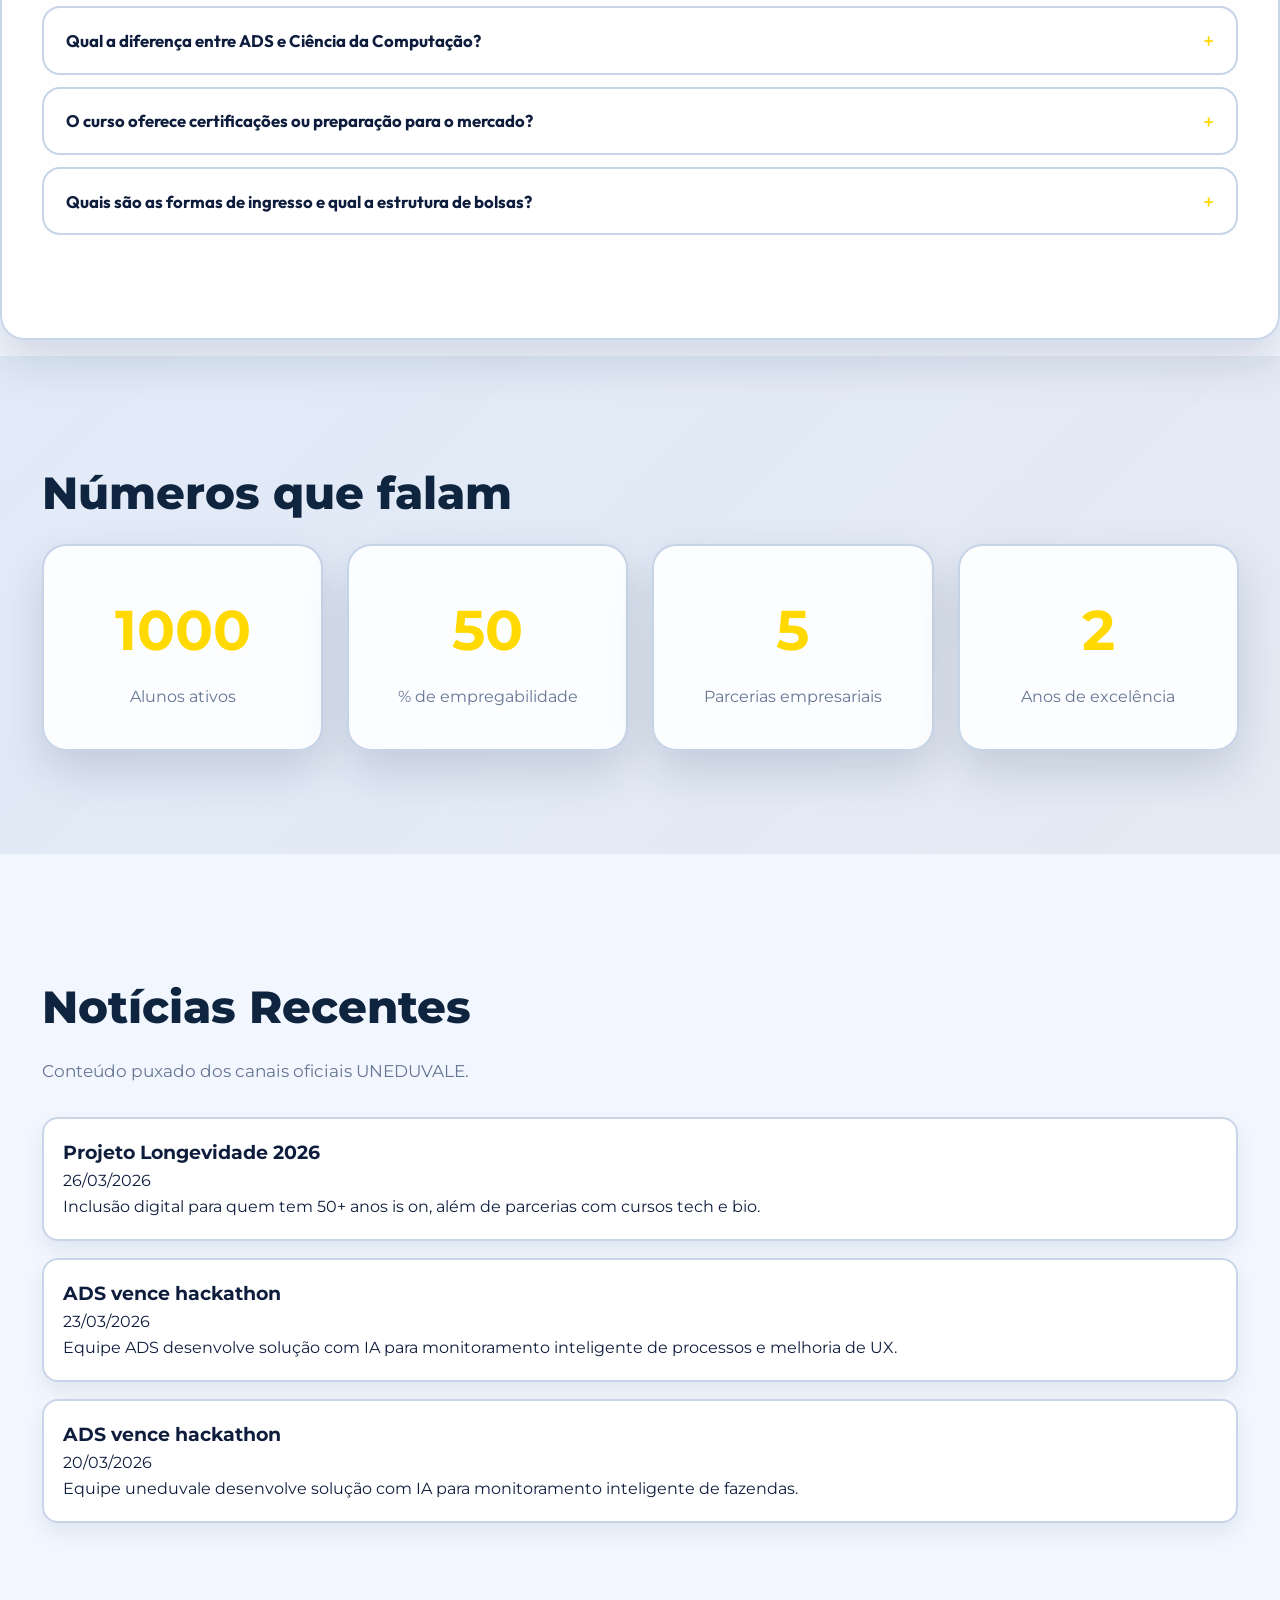
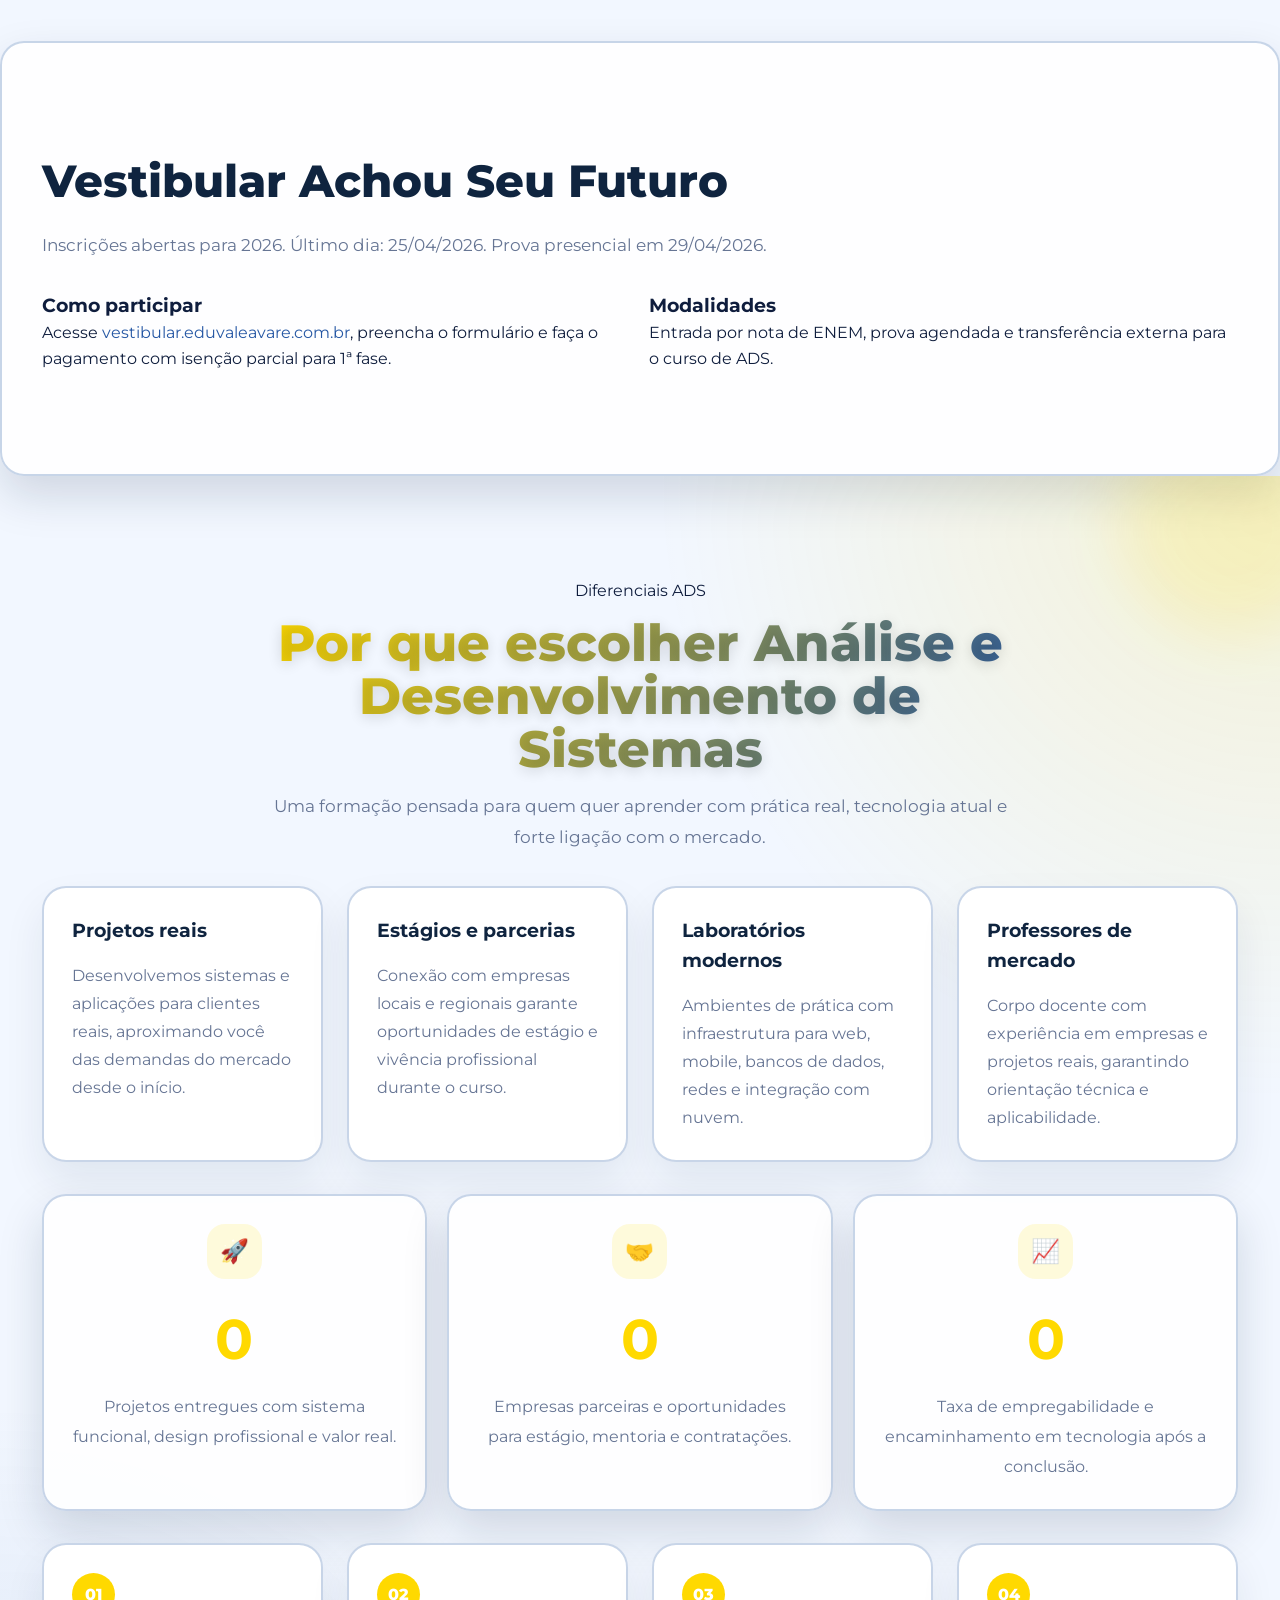
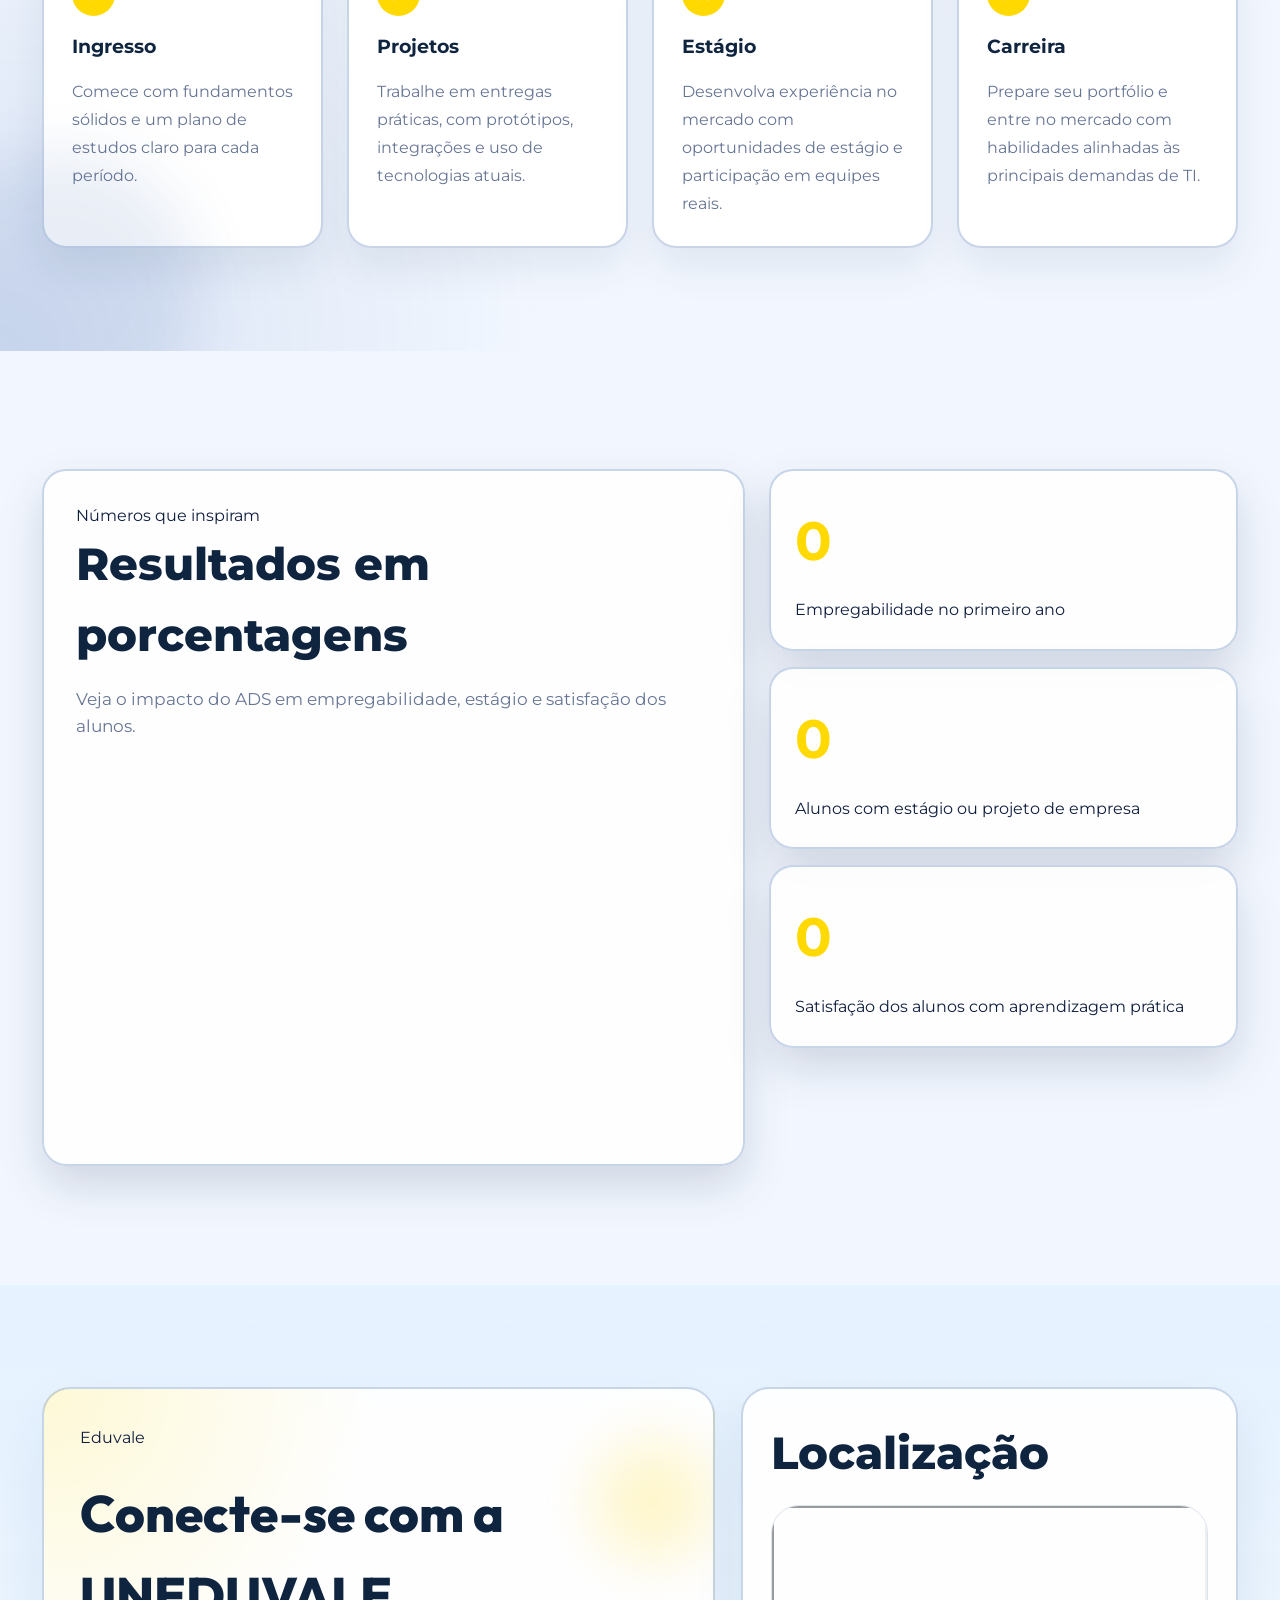
==== commit 87838bd9: "Revert "Move FAQ para seção Cursos e atualiza nav para redirecionar para páginas separadas" This rev" ====
--- a/index.html
+++ b/index.html
@@ -86,6 +86,7 @@
             class="hero-logo-img"
             loading="eager"
             decoding="async"
+            onerror="this.style.display='none'"
           />
         </div>
 <h1>Centro Tecnológico UNEDUVALE</h1>
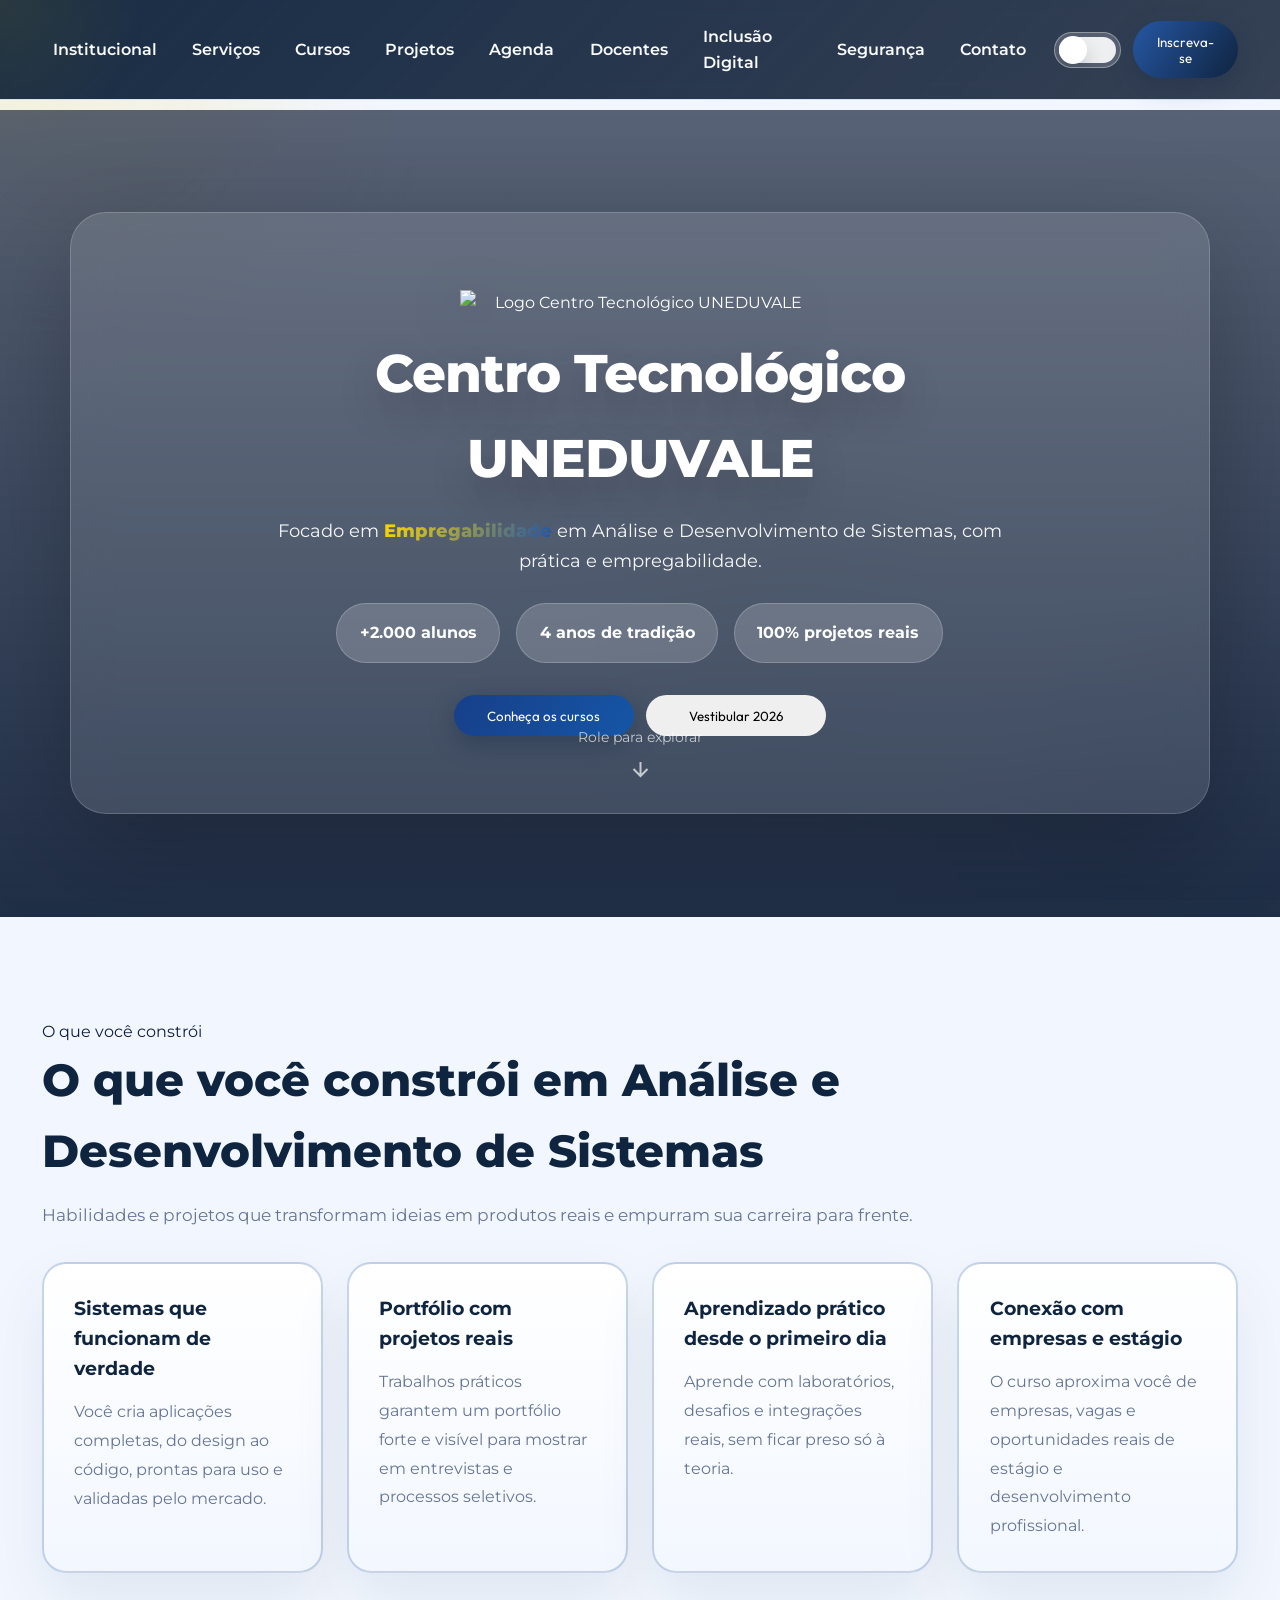
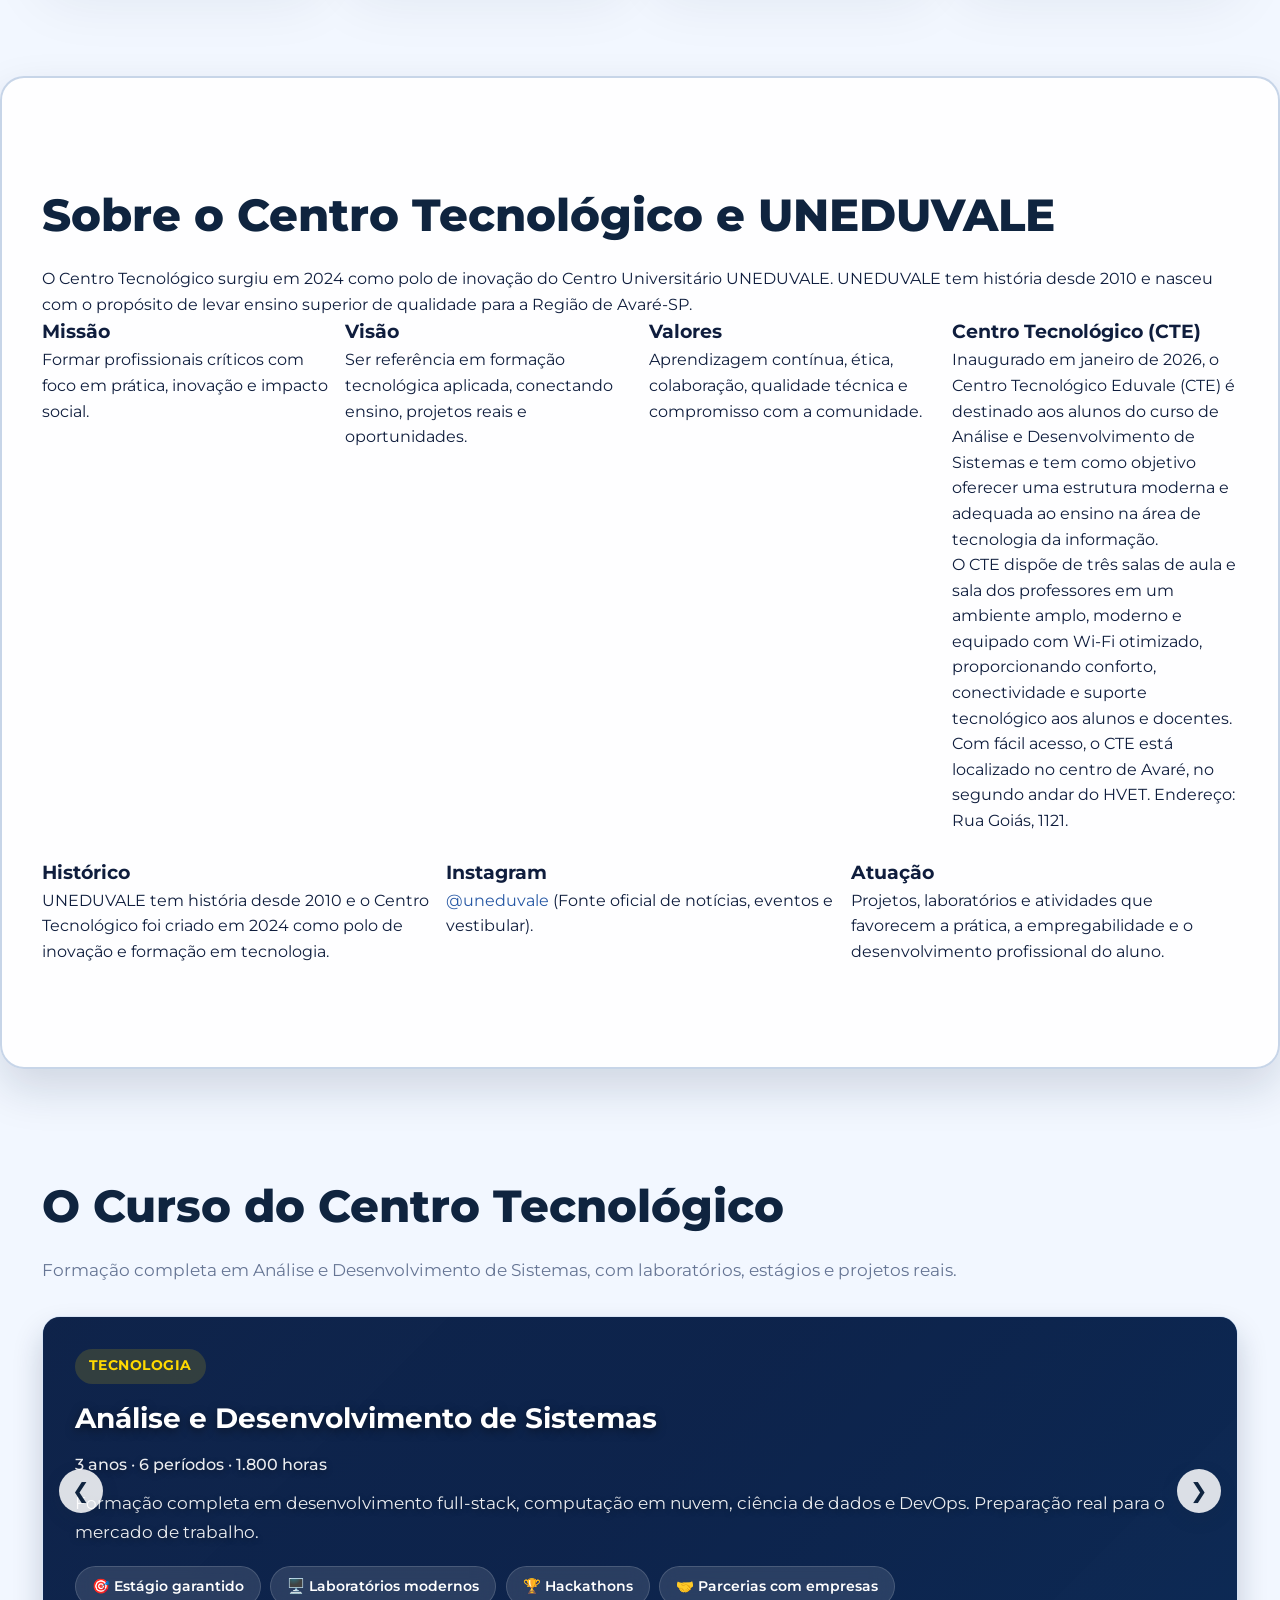
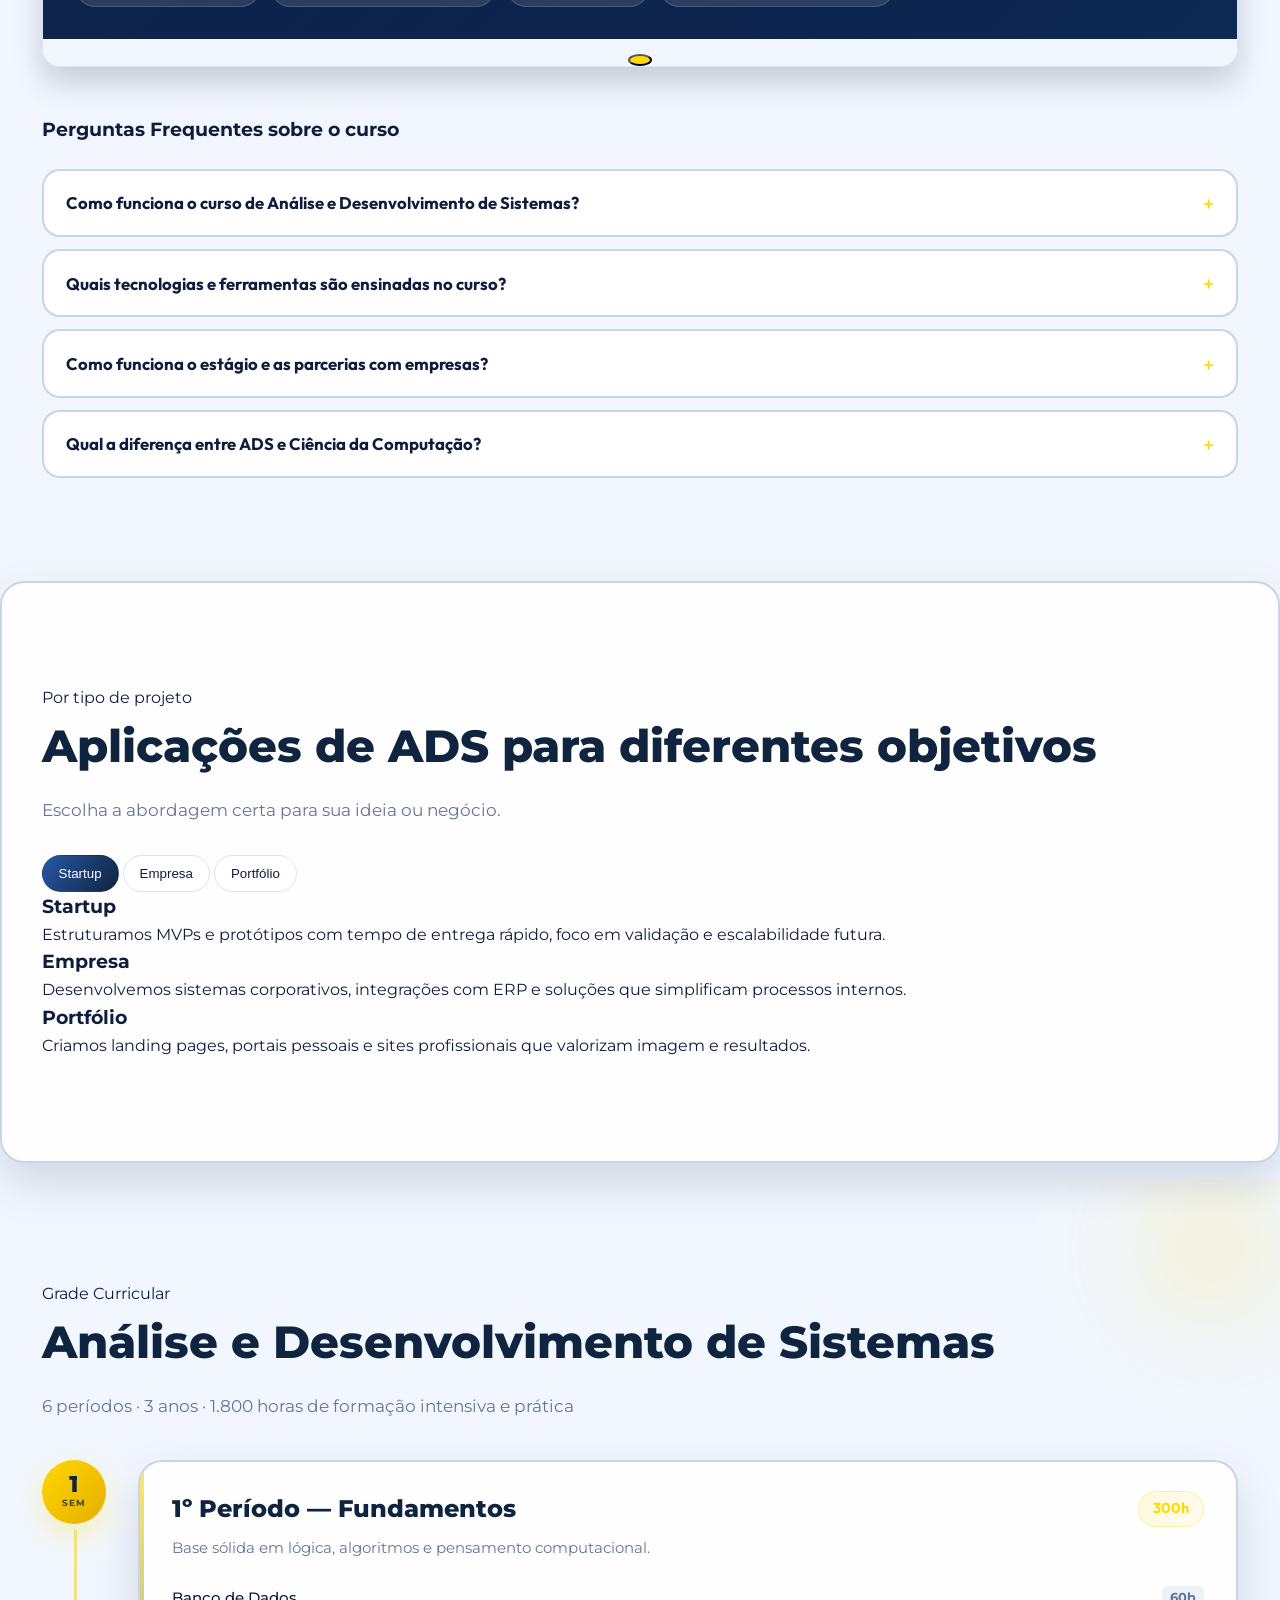
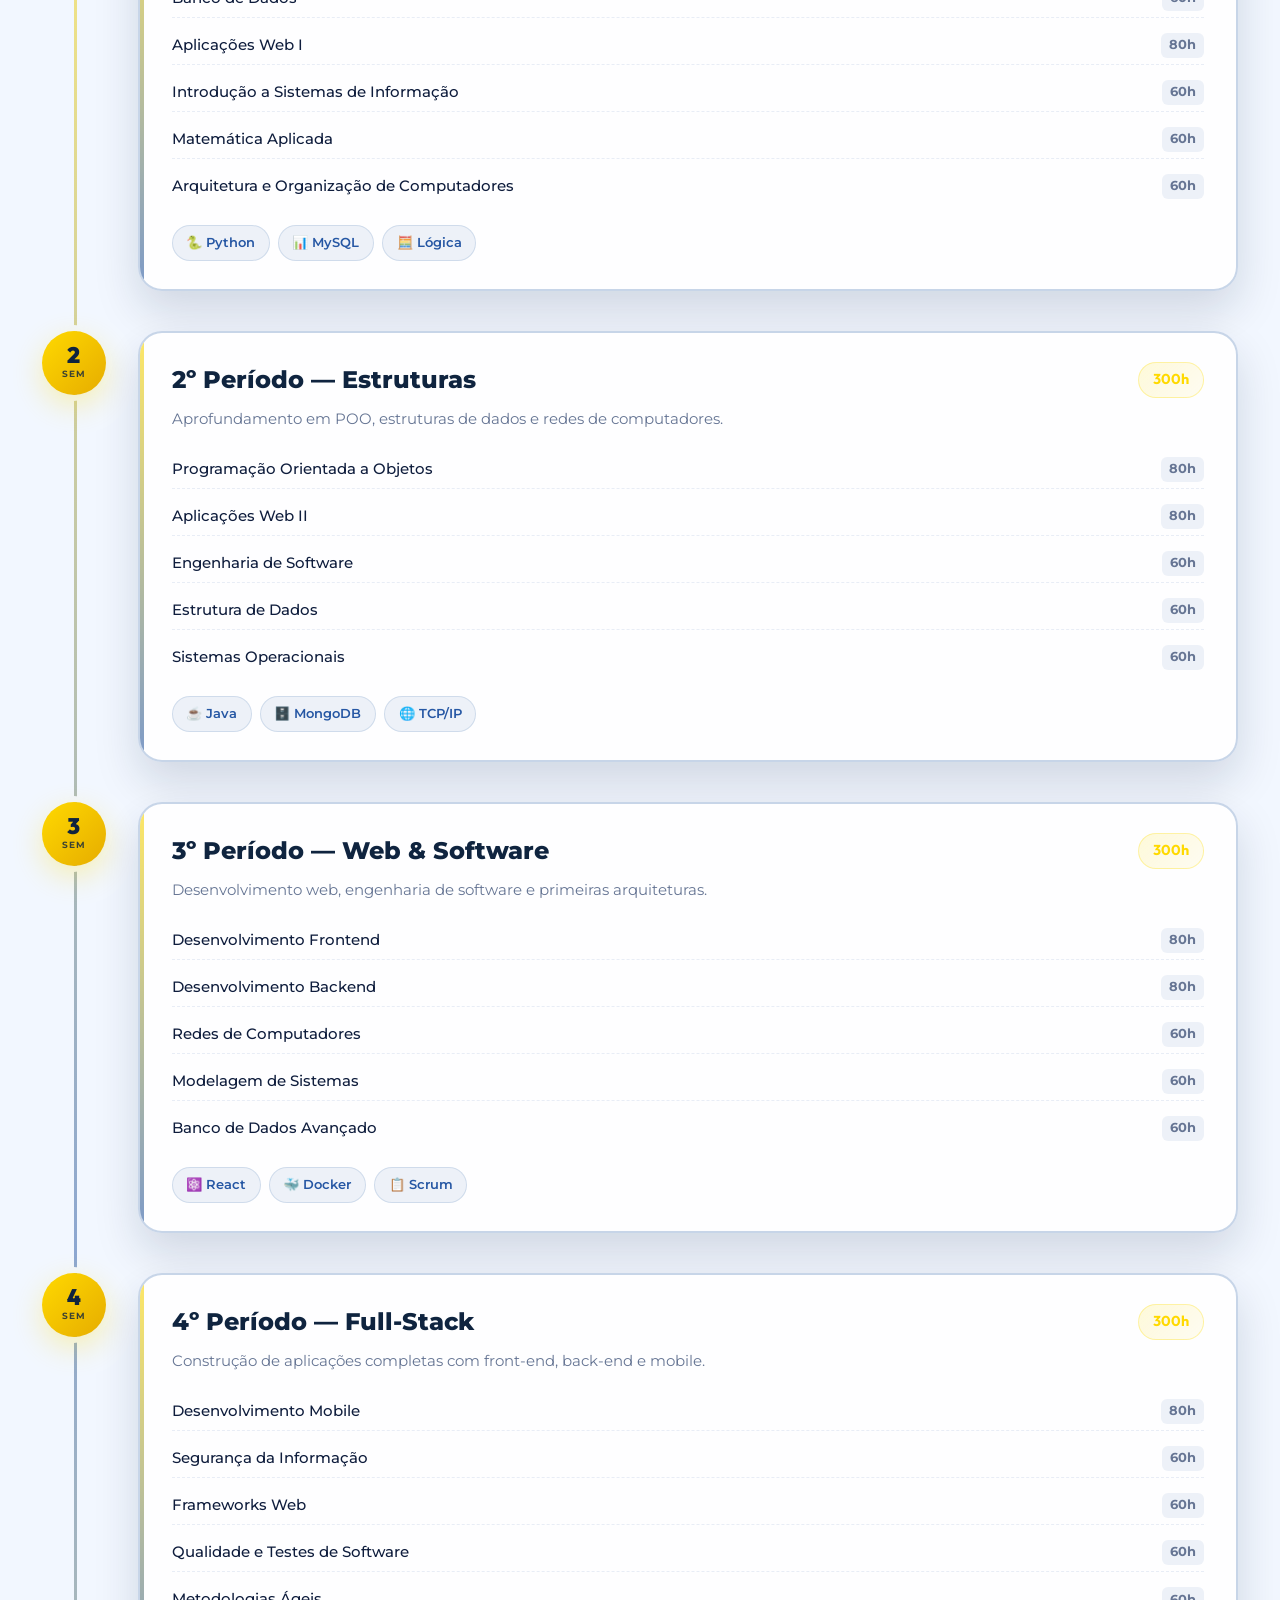
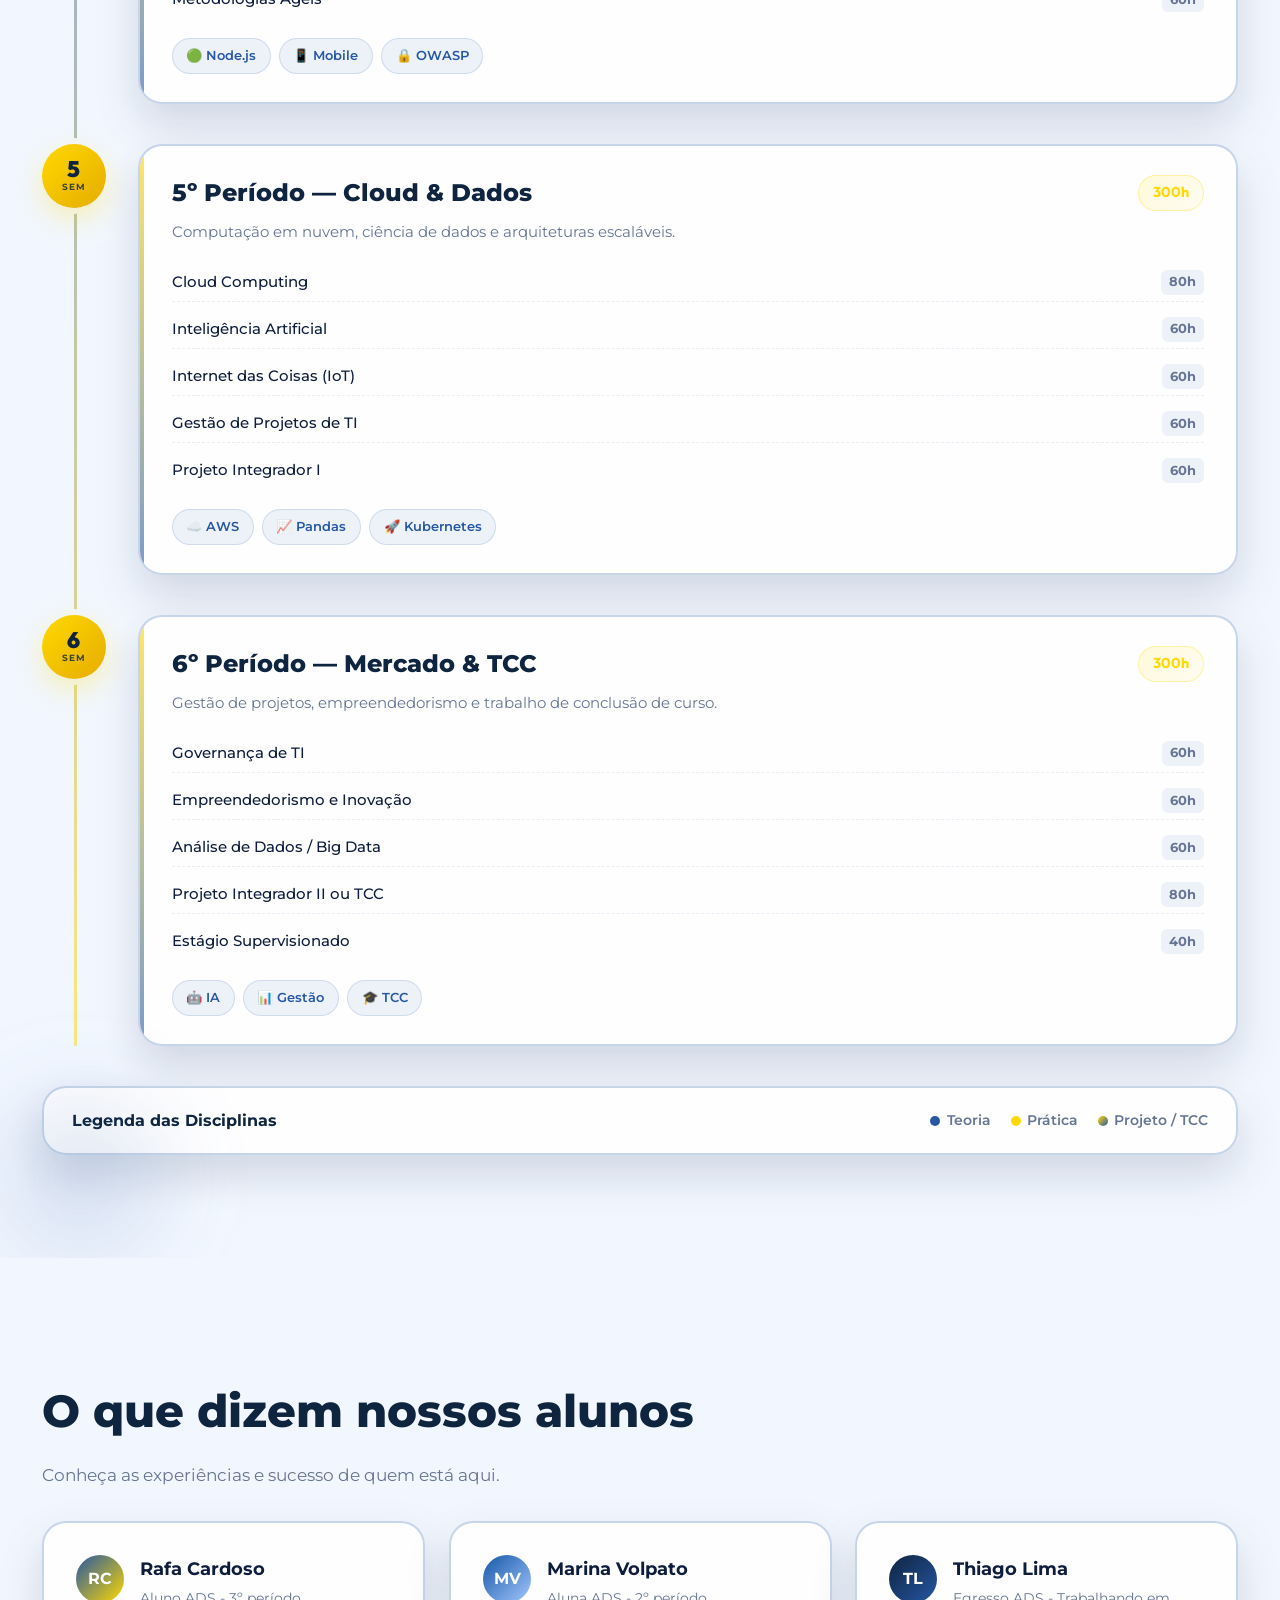
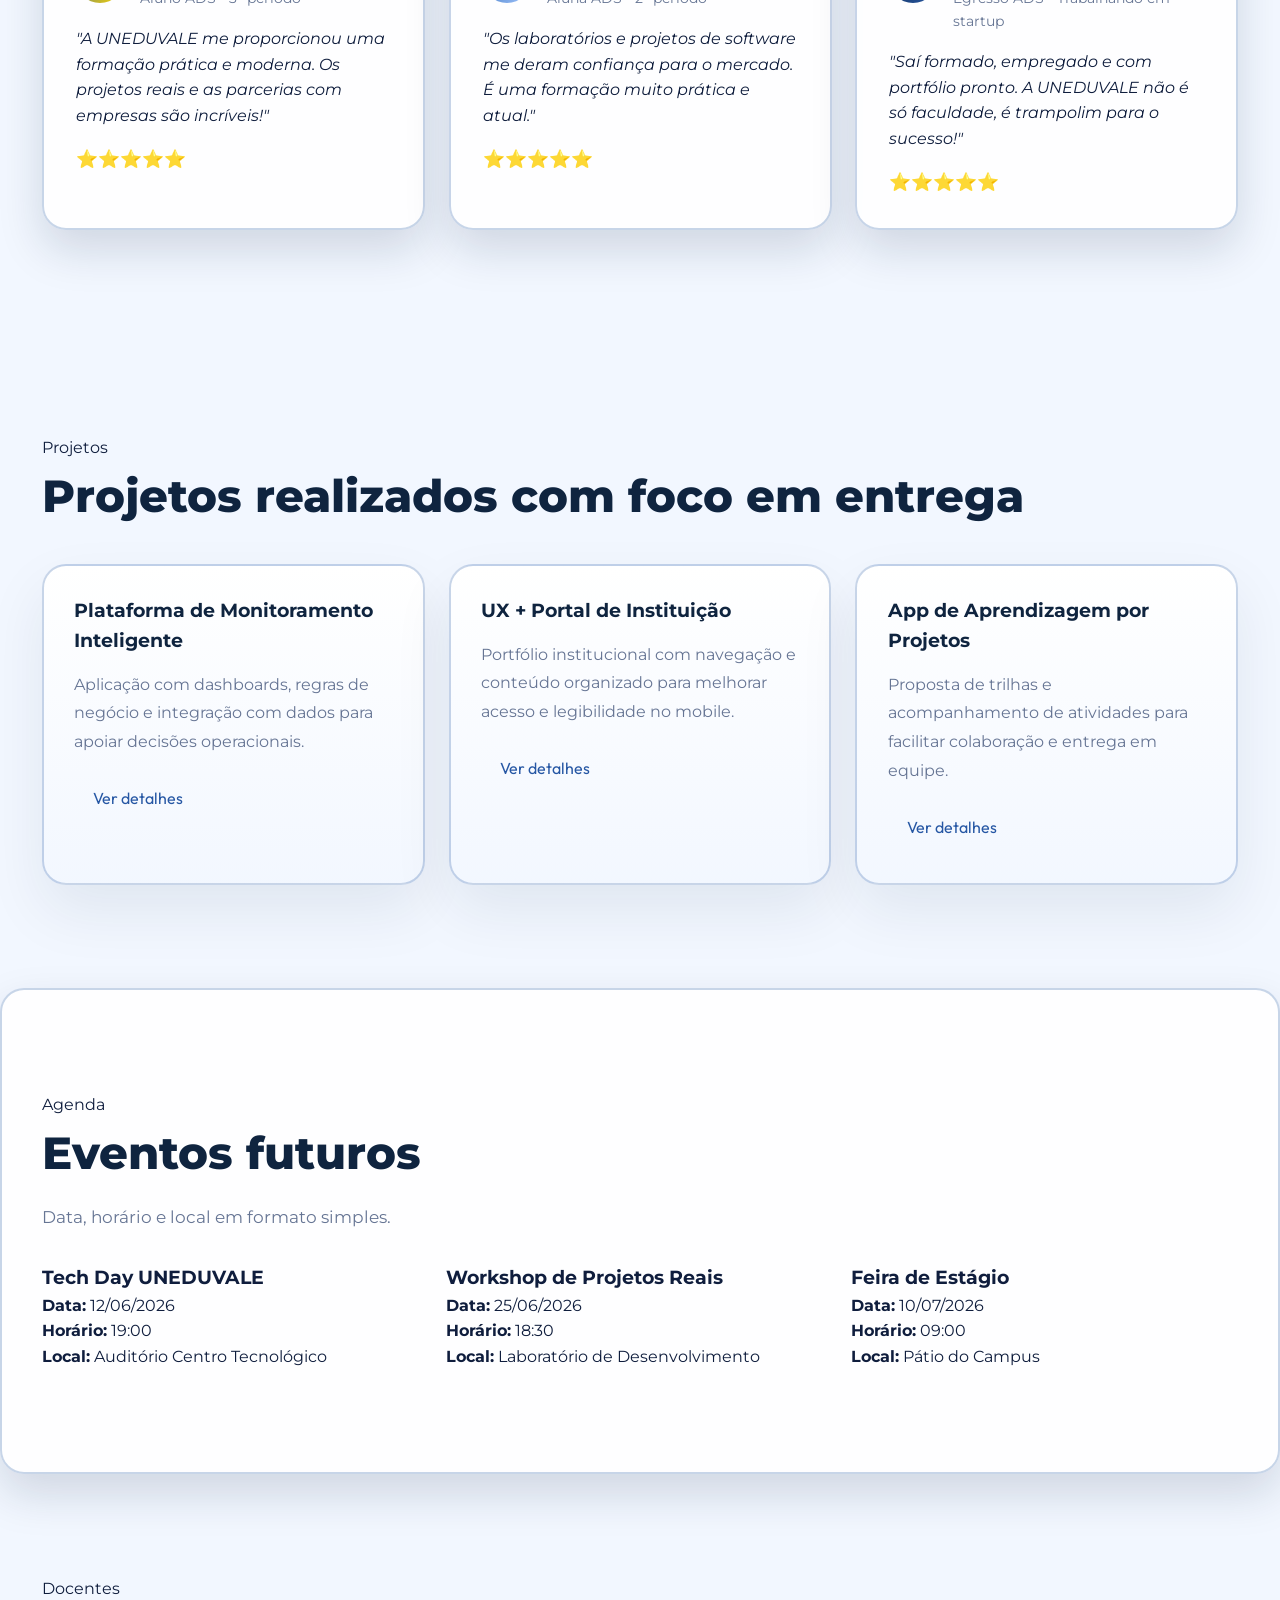
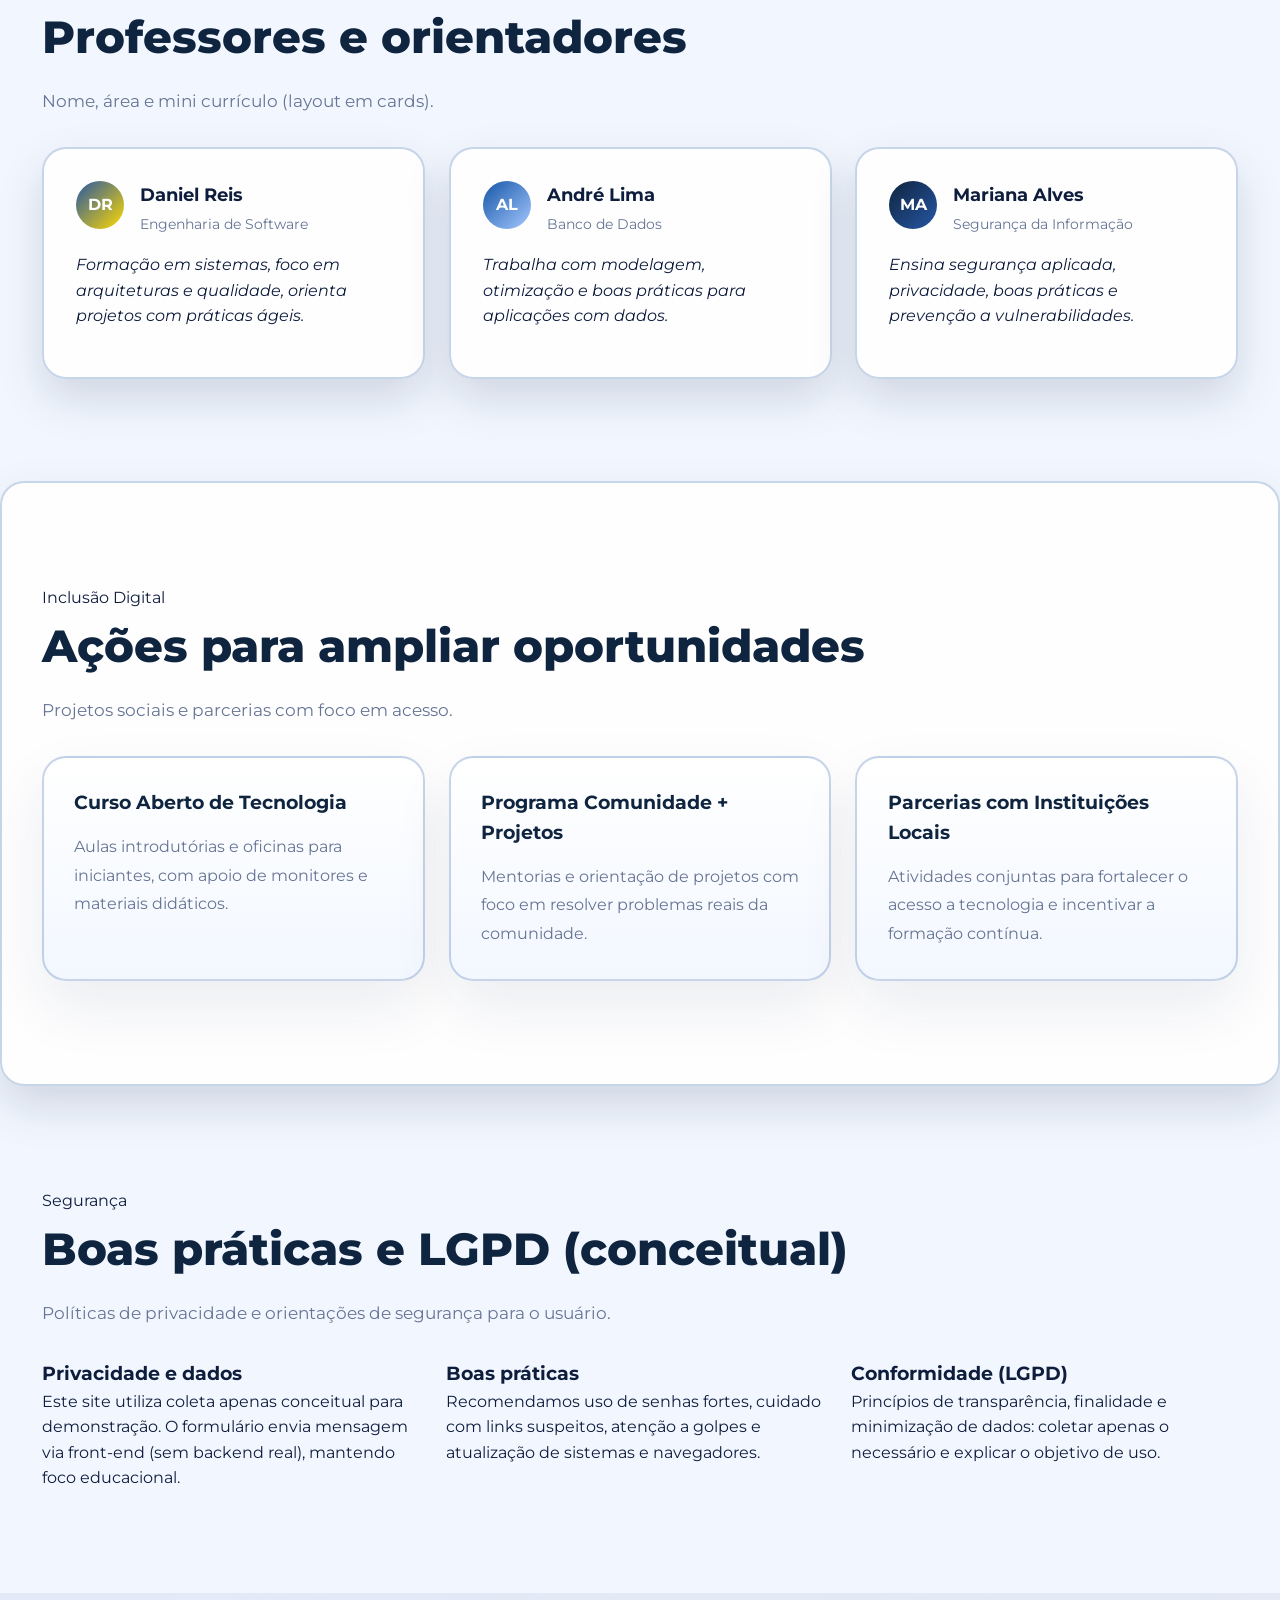
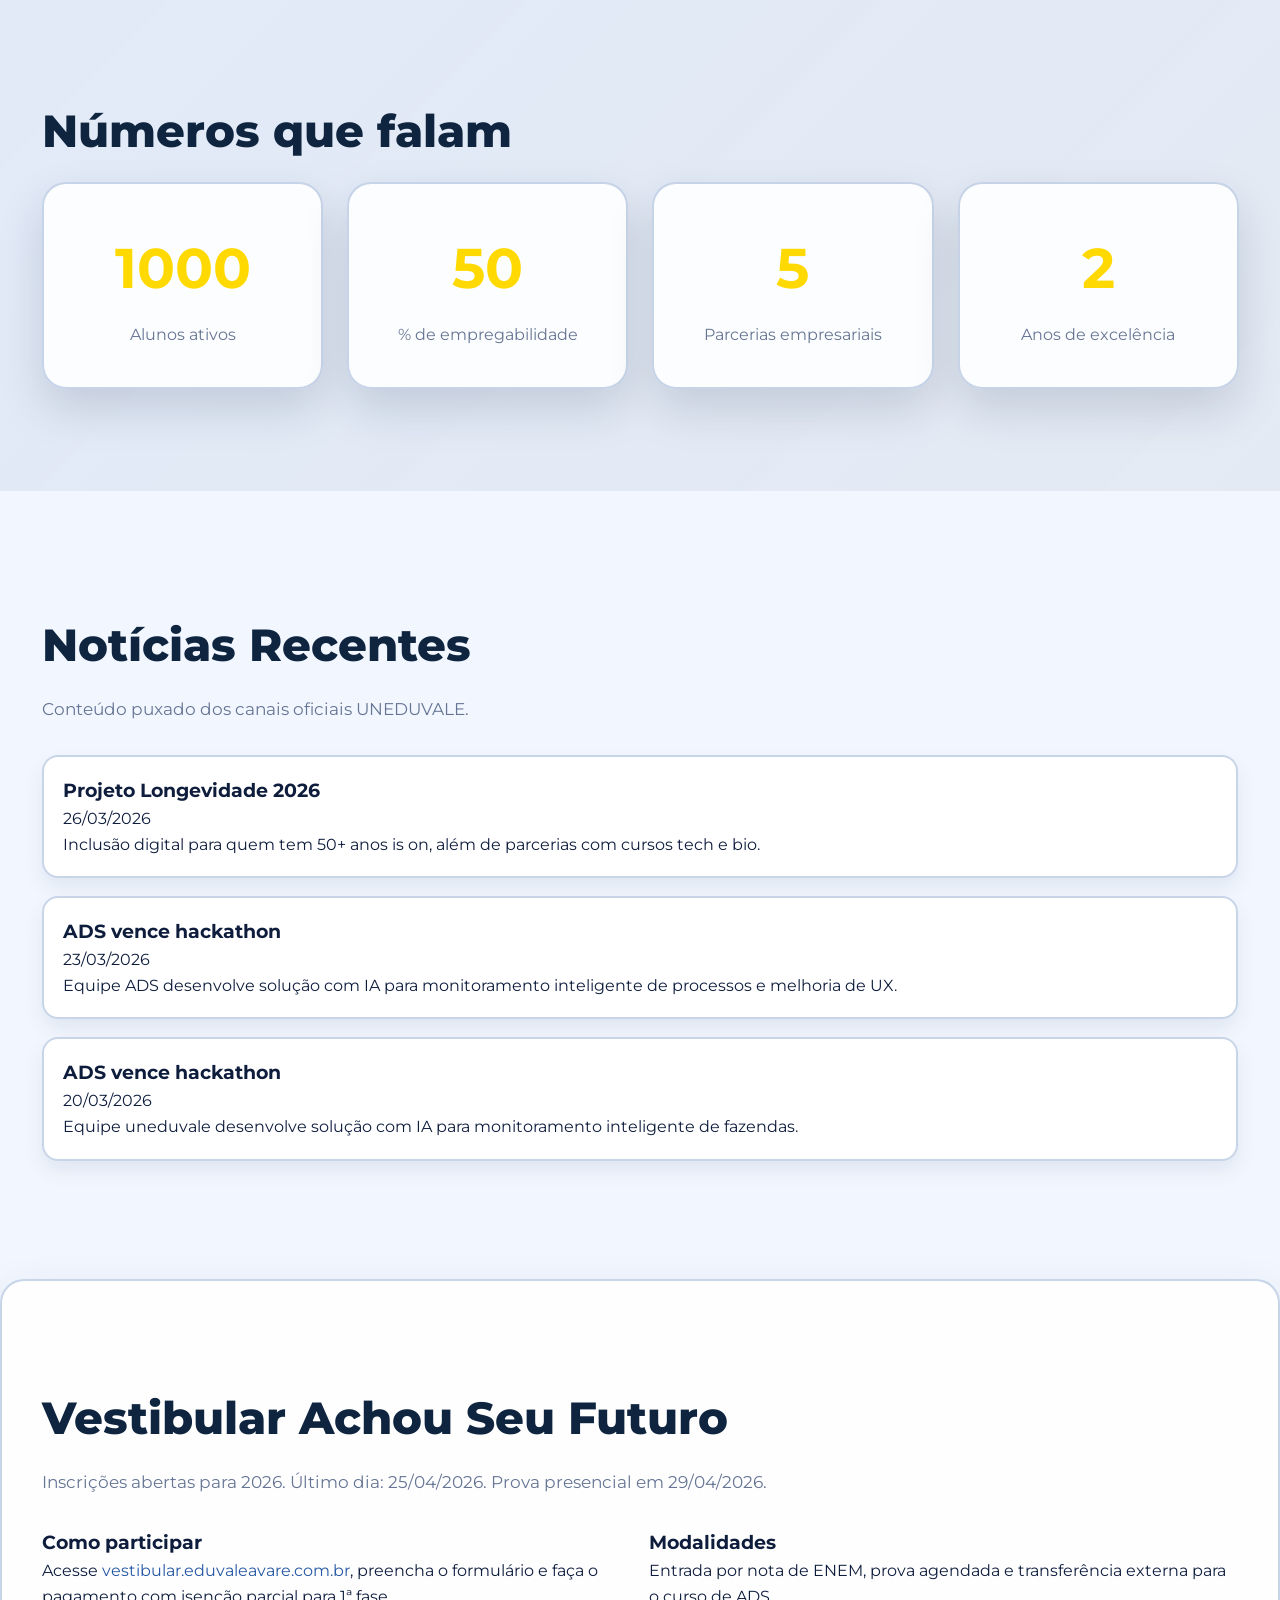
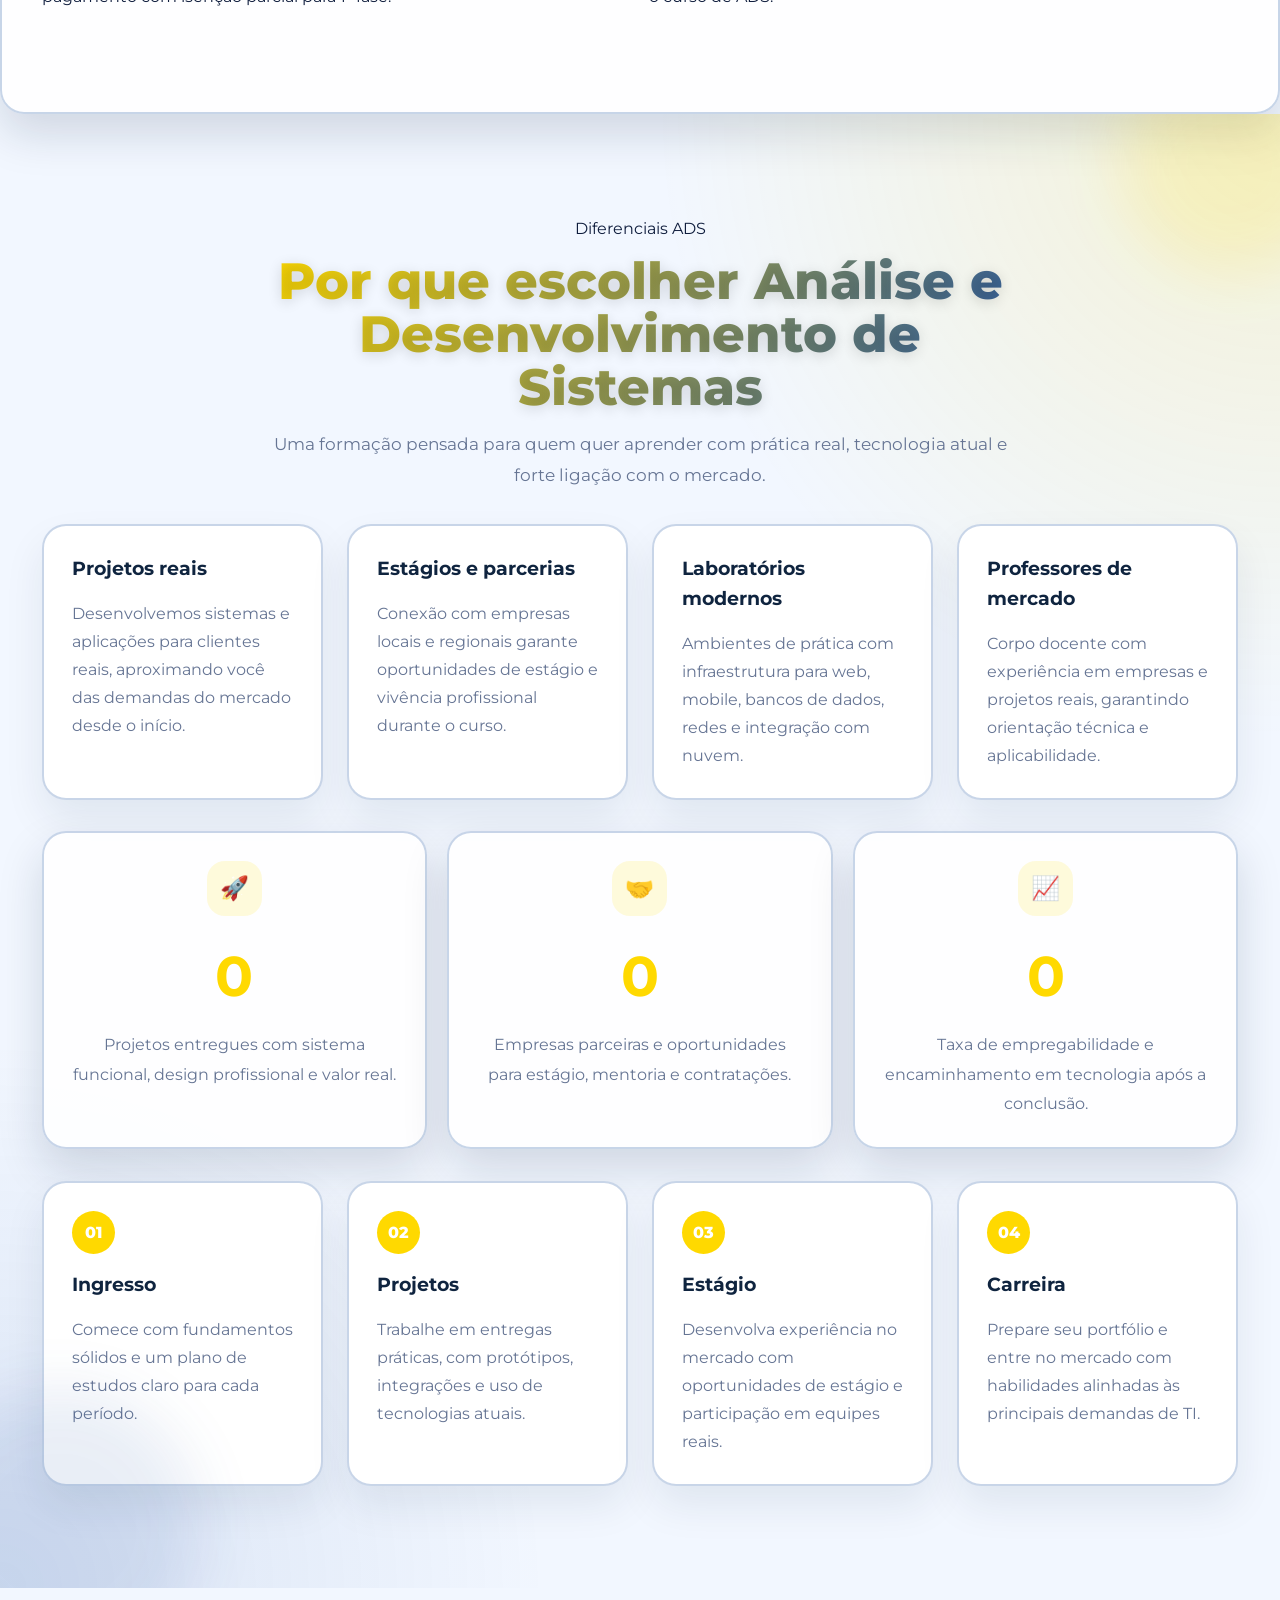
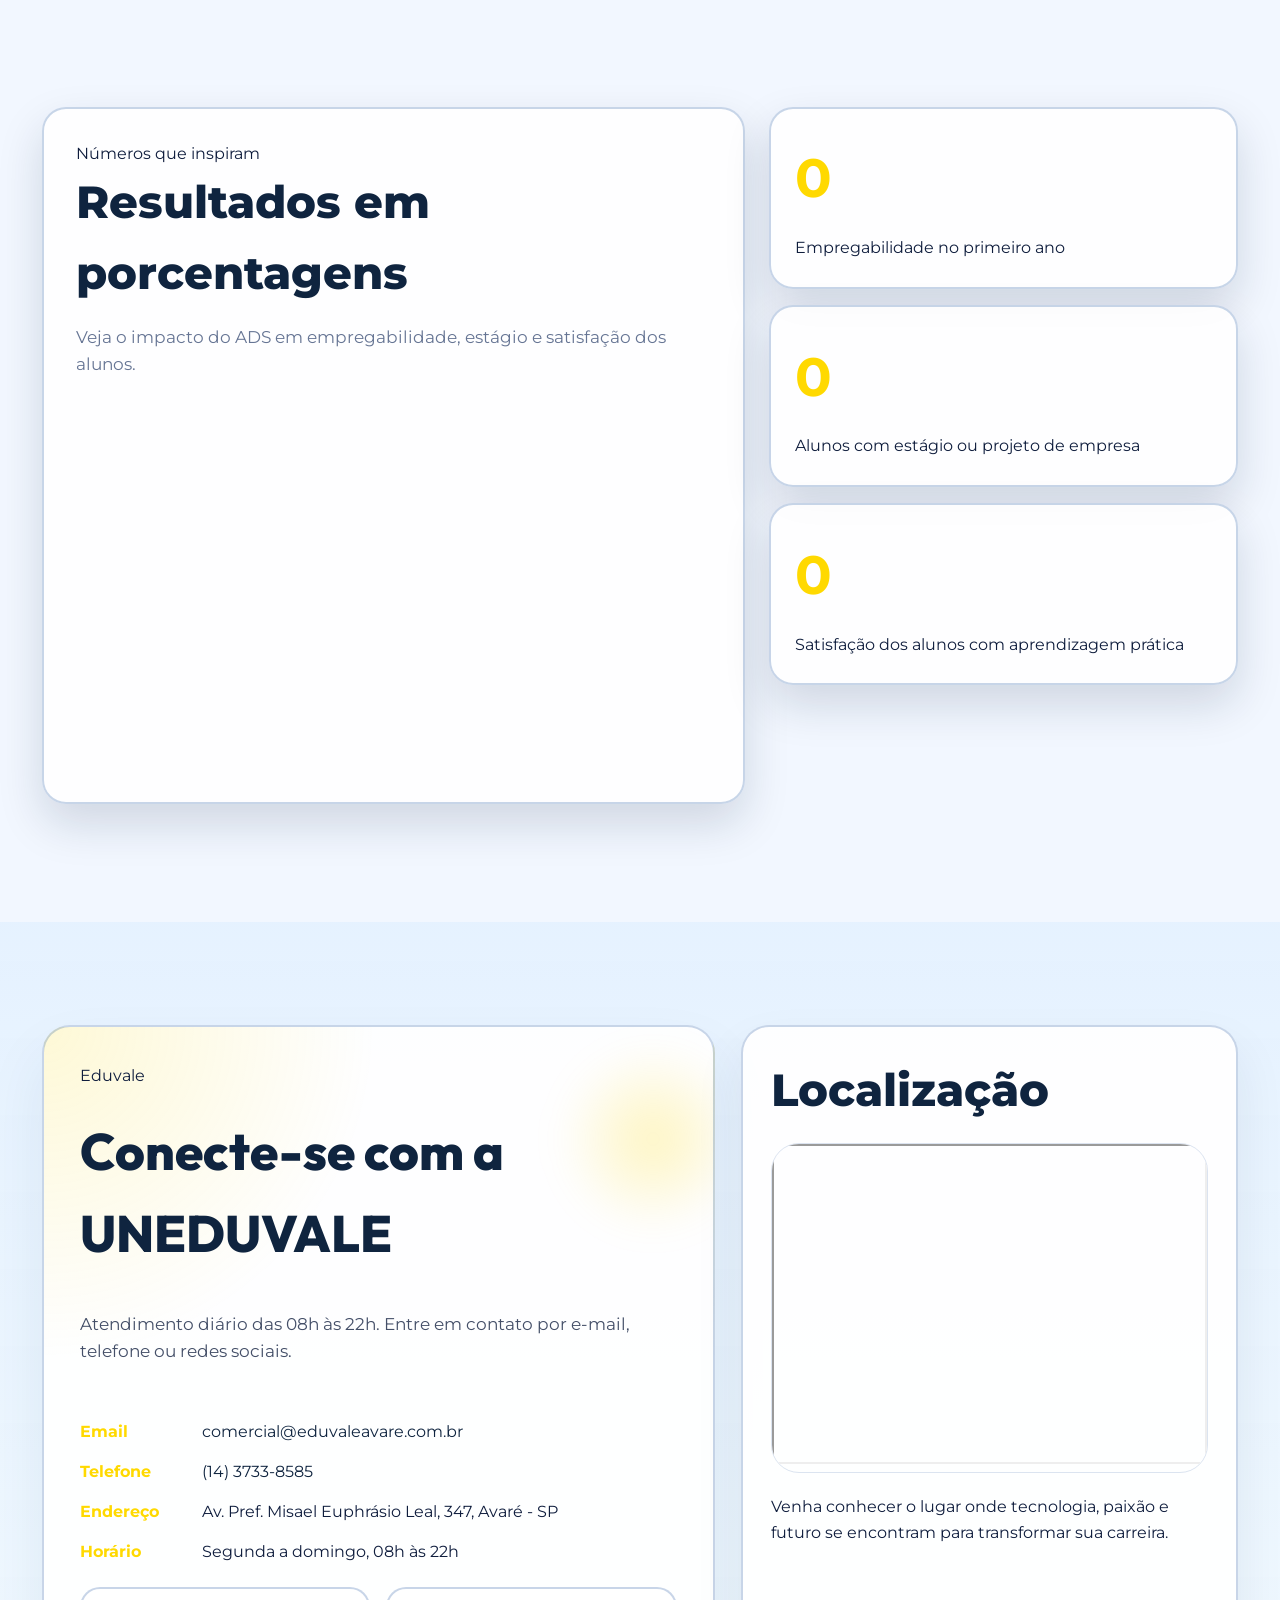
==== commit 68fc3986: "Move FAQ para dentro da seção Cursos" ====
--- a/index.html
+++ b/index.html
@@ -86,7 +86,6 @@
             class="hero-logo-img"
             loading="eager"
             decoding="async"
-            onerror="this.style.display='none'"
           />
         </div>
 <h1>Centro Tecnológico UNEDUVALE</h1>
@@ -214,6 +213,50 @@
           <button class="slider-btn next" aria-label="Próximo slide">❯</button>
           <div class="slider-dots" id="sliderDots"></div>
         </div>
+
+        <div class="faq-section" style="margin-top: 3rem;">
+          <h3>Perguntas Frequentes sobre o curso</h3>
+          <div class="faq-accordion">
+            <article class="faq-item">
+              <button class="faq-question" aria-expanded="false">
+                <span>Como funciona o curso de Análise e Desenvolvimento de Sistemas?</span>
+                <span class="faq-icon">+</span>
+              </button>
+              <div class="faq-answer">
+                <p>O curso de Análise e Desenvolvimento de Sistemas (ADS) da UNEDUVALE é estruturado em 6 períodos, totalizando 3 anos de formação intensiva e 1.800 horas de carga horária. A metodologia combina fundamentos teóricos sólidos com uma forte ênfase na prática profissional, preparando o aluno para atuar em todas as etapas do ciclo de vida de um software — desde a concepção e análise de requisitos até o deploy, manutenção e escalabilidade de aplicações.</p>
+                <p>Desde o primeiro período, os alunos entram em contato com linguagens de programação, lógica computacional e estruturas de dados. Ao longo dos semestres, a grade evolui para áreas mais especializadas como desenvolvimento web full-stack, arquitetura de software, bancos de dados relacionais e não-relacionais, computação em nuvem, DevOps, ciência de dados e segurança da informação.</p>
+              </div>
+            </article>
+            <article class="faq-item">
+              <button class="faq-question" aria-expanded="false">
+                <span>Quais tecnologias e ferramentas são ensinadas no curso?</span>
+                <span class="faq-icon">+</span>
+              </button>
+              <div class="faq-answer">
+                <p>A grade curricular do ADS da UNEDUVALE é constantemente atualizada para acompanhar as tendências do mercado de tecnologia. Os alunos têm contato direto com um stack tecnológico moderno e relevante, dividido em front-end, back-end, mobile, dados e infraestrutura.</p>
+                <p>No <strong>front-end</strong>, trabalhamos com HTML5 semântico, CSS3 com Flexbox e Grid, JavaScript ES6+, TypeScript e ferramentas modernas. No <strong>back-end</strong>, a formação abrange Node.js, Python e Java, APIs RESTful e testes automatizados.</p>
+              </div>
+            </article>
+            <article class="faq-item">
+              <button class="faq-question" aria-expanded="false">
+                <span>Como funciona o estágio e as parcerias com empresas?</span>
+                <span class="faq-icon">+</span>
+              </button>
+              <div class="faq-answer">
+                <p>A UNEDUVALE mantém uma forte rede de parcerias com empresas de tecnologia da região de Avaré-SP, criando oportunidades reais de estágio, trainee e contratação. O estágio é incentivado desde o 3º período, quando o aluno já possui base técnica suficiente para contribuir em projetos reais.</p>
+              </div>
+            </article>
+            <article class="faq-item">
+              <button class="faq-question" aria-expanded="false">
+                <span>Qual a diferença entre ADS e Ciência da Computação?</span>
+                <span class="faq-icon">+</span>
+              </button>
+              <div class="faq-answer">
+                <p>O ADS é um tecnólogo de 3 anos com foco prático e entrada rápida no mercado, enquanto Ciência da Computação é um bacharelado mais teórico de 4 anos. O ADS oferece uma formação voltada para desenvolvimento de software e projetos reais desde o primeiro período.</p>
+              </div>
+            </article>
+          </div>
+        </div>
       </div>
     </section>
 
@@ -641,82 +684,7 @@
       </div>
     </section>
 
-    <section id="faq" class="section glass-card">
-      <div class="container">
-        <h2>Perguntas frequentes</h2>
-        <div class="faq-accordion">
-          <article class="faq-item">
-            <button class="faq-question" aria-expanded="false">
-              <span>Como funciona o curso de Análise e Desenvolvimento de Sistemas?</span>
-              <span class="faq-icon">+</span>
-            </button>
-            <div class="faq-answer">
-              <p>O curso de Análise e Desenvolvimento de Sistemas (ADS) da UNEDUVALE é estruturado em 6 períodos, totalizando 3 anos de formação intensiva e 1.800 horas de carga horária. A metodologia combina fundamentos teóricos sólidos com uma forte ênfase na prática profissional, preparando o aluno para atuar em todas as etapas do ciclo de vida de um software — desde a concepção e análise de requisitos até o deploy, manutenção e escalabilidade de aplicações.</p>
-              <p>Desde o primeiro período, os alunos entram em contato com linguagens de programação, lógica computacional e estruturas de dados. Ao longo dos semestres, a grade evolui para áreas mais especializadas como desenvolvimento web full-stack, arquitetura de software, bancos de dados relacionais e não-relacionais, computação em nuvem, DevOps, ciência de dados e segurança da informação. Cada disciplina é pensada para refletir as demandas reais do mercado de tecnologia.</p>
-              <p>O diferencial do curso está na abordagem por projetos: os alunos trabalham em equipes multidisciplinares, simulando ambientes reais de desenvolvimento ágil (Scrum/Kanban), utilizando ferramentas profissionais como Git, Docker, AWS, Firebase e frameworks modernos (React, Node.js, Flutter). Além disso, o curso promove hackathons internos, desafios de inovação e parcerias com empresas da região, garantindo que o aluno saia com um portfólio robusto e experiência comprovada.</p>
-            </div>
-          </article>
-          <article class="faq-item">
-            <button class="faq-question" aria-expanded="false">
-              <span>Quais tecnologias e ferramentas são ensinadas no curso?</span>
-              <span class="faq-icon">+</span>
-            </button>
-            <div class="faq-answer">
-              <p>A grade curricular do ADS da UNEDUVALE é constantemente atualizada para acompanhar as tendências do mercado de tecnologia. Os alunos têm contato direto com um stack tecnológico moderno e relevante, dividido em front-end, back-end, mobile, dados e infraestrutura.</p>
-              <p>No <strong>front-end</strong>, trabalhamos com HTML5 semântico, CSS3 com Flexbox e Grid, JavaScript ES6+, TypeScript, React.js com hooks e context API, gerenciamento de estado com Redux/Zustand, e frameworks CSS como Tailwind. No <strong>back-end</strong>, a formação abrange Node.js com Express, Python com Django/FastAPI, Java com Spring Boot, APIs RESTful e GraphQL, autenticação JWT e OAuth, e testes automatizados com Jest e Cypress.</p>
-              <p>Em <strong>banco de dados</strong>, os alunos aprendem PostgreSQL, MySQL, MongoDB e Redis, modelagem relacional e não-relacional, otimização de queries e normalização. Em <strong>mobile</strong>, o foco está em React Native e Flutter para desenvolvimento cross-platform. Para <strong>DevOps e cloud</strong>, ensinamos Docker, Kubernetes, CI/CD com GitHub Actions, AWS (EC2, S3, Lambda, RDS) e Google Cloud Platform.</p>
-              <p>Também há módulos de <strong>ciência de dados</strong> com Python, Pandas, NumPy, visualização com Matplotlib/Plotly, e introdução a machine learning com scikit-learn. Todas as ferramentas são ensinadas em laboratórios equipados e projetos práticos que simulam cenários reais de mercado.</p>
-            </div>
-          </article>
-          <article class="faq-item">
-            <button class="faq-question" aria-expanded="false">
-              <span>Como funciona o estágio e as parcerias com empresas?</span>
-              <span class="faq-icon">+</span>
-            </button>
-            <div class="faq-answer">
-              <p>A UNEDUVALE mantém uma forte rede de parcerias com empresas de tecnologia da região de Avaré-SP e do estado de São Paulo, criando um canal direto entre os alunos e oportunidades reais de estágio, trainee e contratação. O estágio é incentivado desde o 3º período, quando o aluno já possui base técnica suficiente para contribuir em projetos reais.</p>
-              <p>O programa de estágio é estruturado em três pilares: <strong>1) Conexão</strong> — feiras de carreira, palestras com profissionais do mercado e networking com empresas parceiras; <strong>2) Preparação</strong> — workshops de entrevistas técnicas, elaboração de currículo para área de TI, simulações de code review e práticas de pair programming; <strong>3) Acompanhamento</strong> — orientação pedagógica durante o estágio, avaliação de desempenho e feedback contínuo para garantir a melhor experiência de aprendizado.</p>
-              <p>As empresas parceiras participam ativamente da formação, proporcioando desafios reais para os alunos resolverem em sala de aula, patrocinando hackathons e oferecendo bolsas de estudo para projetos de inovação. Muitos alunos são contratados pelas próprias empresas onde estagiaram, com taxa de empregabilidade de 92% no primeiro ano após a formatura.</p>
-            </div>
-          </article>
-          <article class="faq-item">
-            <button class="faq-question" aria-expanded="false">
-              <span>Qual a diferença entre ADS e Ciência da Computação?</span>
-              <span class="faq-icon">+</span>
-            </button>
-            <div class="faq-answer">
-              <p>Análise e Desenvolvimento de Sistemas (ADS) e Ciência da Computação (CC) são formações complementares, mas com focos distintos que atendem a diferentes perfis profissionais e objetivos de carreira. O ADS é um curso tecnólogo de 3 anos com ênfase prática e imersão direta no mercado de trabalho, enquanto a Ciência da Computação é uma graduação bacharelado de 4 anos com abordagem mais teórica e acadêmica.</p>
-              <p>O ADS da UNEDUVALE é ideal para quem quer <strong>entrar rápido no mercado</strong> e começar a trabalhar com desenvolvimento de software, análise de sistemas, gestão de projetos de TI e consultoria tecnológica. A grade é 100% voltada para a prática: os alunos codificam desde o primeiro semestre, trabalham em projetos reais e saem com um portfólio profissional. É a escolha perfeita para quem busca empregabilidade imediata e quer se tornar um desenvolvedor full-stack, analista de sistemas ou Product Owner.</p>
-              <p>Já a Ciência da Computação aprofunda mais em fundamentos matemáticos, teoria da computação, algoritmos avançados, inteligência artificial, pesquisa científica e arquitetura de computadores. É indicada para quem pretende seguir carreira acadêmica, pesquisa, ou atuar em áreas altamente especializadas como IA, criptografia, computação quântica ou sistemas distribuídos de grande escala.</p>
-              <p>Na UNEDUVALE, o ADS também oferece disciplinas avançadas como introdução a machine learning, cloud computing e arquitetura de microserviços, permitindo que o aluno tenha uma formação robusta sem abrir mão da agilidade e da conexão com o mercado.</p>
-            </div>
-          </article>
-          <article class="faq-item">
-            <button class="faq-question" aria-expanded="false">
-              <span>O curso oferece certificações ou preparação para o mercado?</span>
-              <span class="faq-icon">+</span>
-            </button>
-            <div class="faq-answer">
-              <p>Sim, além do diploma oficial de tecnólogo em Análise e Desenvolvimento de Sistemas, a UNEDUVALE oferece uma série de certificações complementares e programas de preparação para o mercado que aumentam significativamente a empregabilidade dos alunos.</p>
-              <p>Durante o curso, os alunos têm acesso a <strong>trilhas de certificação</strong> em parceria com empresas de tecnologia, incluindo preparação para exames como AWS Cloud Practitioner, Microsoft Azure Fundamentals, Scrum Foundation, e certificações de linguagens específicas. O custo dessas certificações é subsidiado ou integralmente coberto pela faculdade para alunos com bom desempenho acadêmico.</p>
-              <p>A preparação para o mercado inclui: workshops de LinkedIn e branding pessoal para desenvolvedores, simulações de entrevistas técnicas em inglês e português, mentorias individuais com profissionais seniores de empresas parceiras, e um programa de <strong>"Job Ready"</strong> que revisa o portfólio GitHub, currículo e perfil do aluno antes da primeira entrevista real.</p>
-              <p>Também promovemos eventos exclusivos como o <strong>"Tech Day UNEDUVALE"</strong>, onde empresas recrutadoras fazem palestras, dinâmicas de grupo e entrevistas em tempo real, com oportunidades de contratação imediata para os melhores alunos.</p>
-            </div>
-          </article>
-          <article class="faq-item">
-            <button class="faq-question" aria-expanded="false">
-              <span>Quais são as formas de ingresso e qual a estrutura de bolsas?</span>
-              <span class="faq-icon">+</span>
-            </button>
-            <div class="faq-answer">
-              <p>A UNEDUVALE oferece múltiplas modalidades de ingresso para o curso de ADS, garantindo acessibilidade e flexibilidade para diferentes perfis de candidatos. As principais formas de entrada são: <strong>Vestibular tradicional</strong> — prova presencial com questões de conhecimentos gerais, raciocínio lógico e redação, realizada semestralmente; <strong>Nota do ENEM</strong> — candidatos podem usar a pontuação do Exame Nacional do Ensino Médio dos últimos 3 anos para concorrer a vagas, sem necessidade de fazer prova adicional; <strong>Prova agendada</strong> — o candidato marca seu próprio dia e horário para realizar a avaliação no campus; e <strong>Transferência externa</strong> — alunos de outras instituições podem solicitar aproveitamento de estudos e migrar para o ADS da UNEDUVALE.</p>
-              <p>A estrutura de bolsas é ampla e inclusiva. Oferecemos <strong>bolsas de mérito</strong> de até 100% para alunos com excelente desempenho no vestibular ou ENEM; <strong>bolsas de continuidade</strong> que recompensam o bom aproveitamento acadêmico ao longo dos períodos; e <strong>bolsas de parceria</strong> para filhos de colaboradores de empresas conveniadas, estudantes de escolas públicas e candidatos de comunidades vulneráveis.</p>
-              <p>Além disso, a faculdade disponibiliza o <strong>"Fundo de Inovação UNEDUVALE"</strong>, um programa de financiamento estudantil com condições especiais, taxas de juros reduzidas e carência de até 6 meses após a formatura para início do pagamento. As inscrições para o vestibular 2026 estão abertas e o processo seletivo inclui análise de currículo acadêmico, entrevista de motivação e, para bolsas de mérito, uma prova de raciocínio lógico aplicada.</p>
-            </div>
-          </article>
-        </div>
-      </div>
-    </section>
+
 
     <section class="section stats-section">
       <div class="container">
--- a/styles.css
+++ b/styles.css
@@ -1186,10 +1186,9 @@
   background: linear-gradient(135deg, rgba(18, 44, 84, 0.88), rgba(26, 95, 159, 0.94));
   color: #fff;
   overflow: hidden;
-  background-image: url('assets/home-bg.jpg');
+  background-image: url('https://images.unsplash.com/photo-1498050108023-c5249f4df085?auto=format&fit=crop&w=1800&q=80');
   background-size: cover;
   background-position: center;
-  background-repeat: no-repeat;
 }
 
 .hero-section::after {
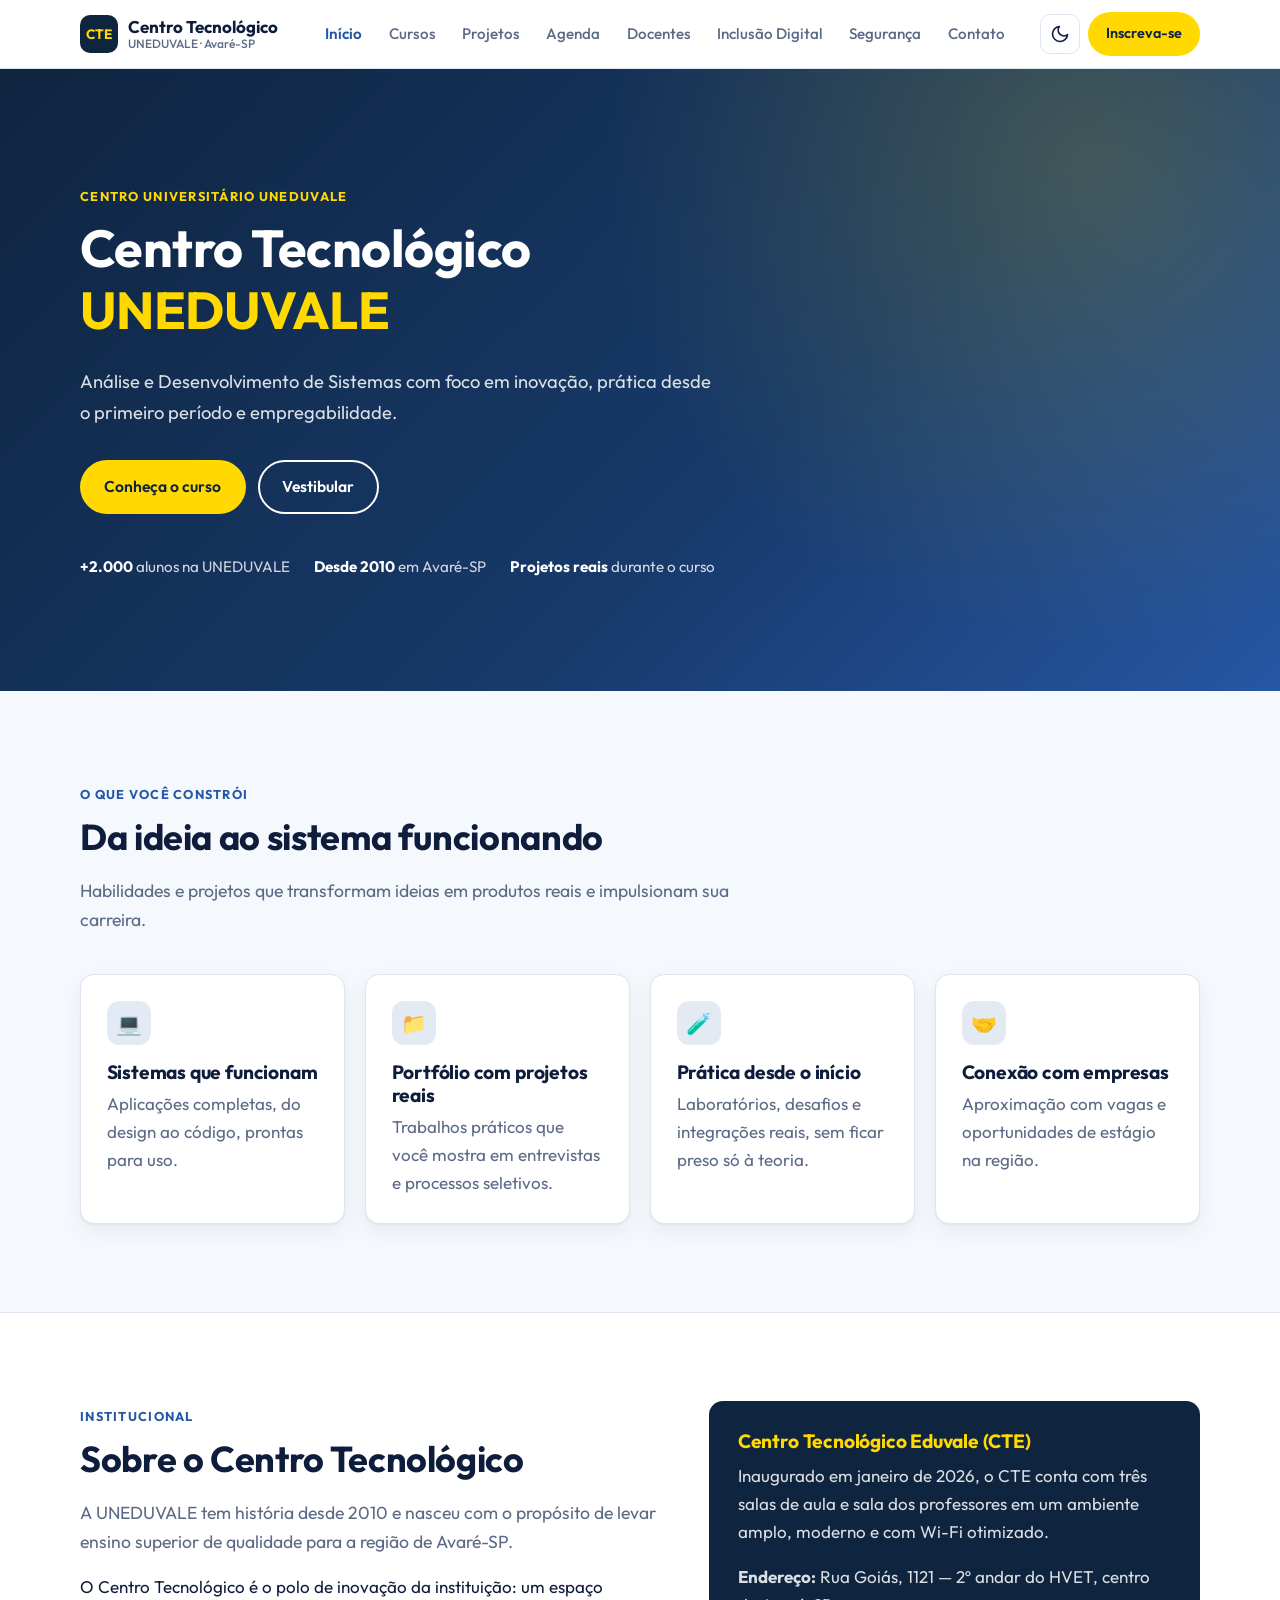
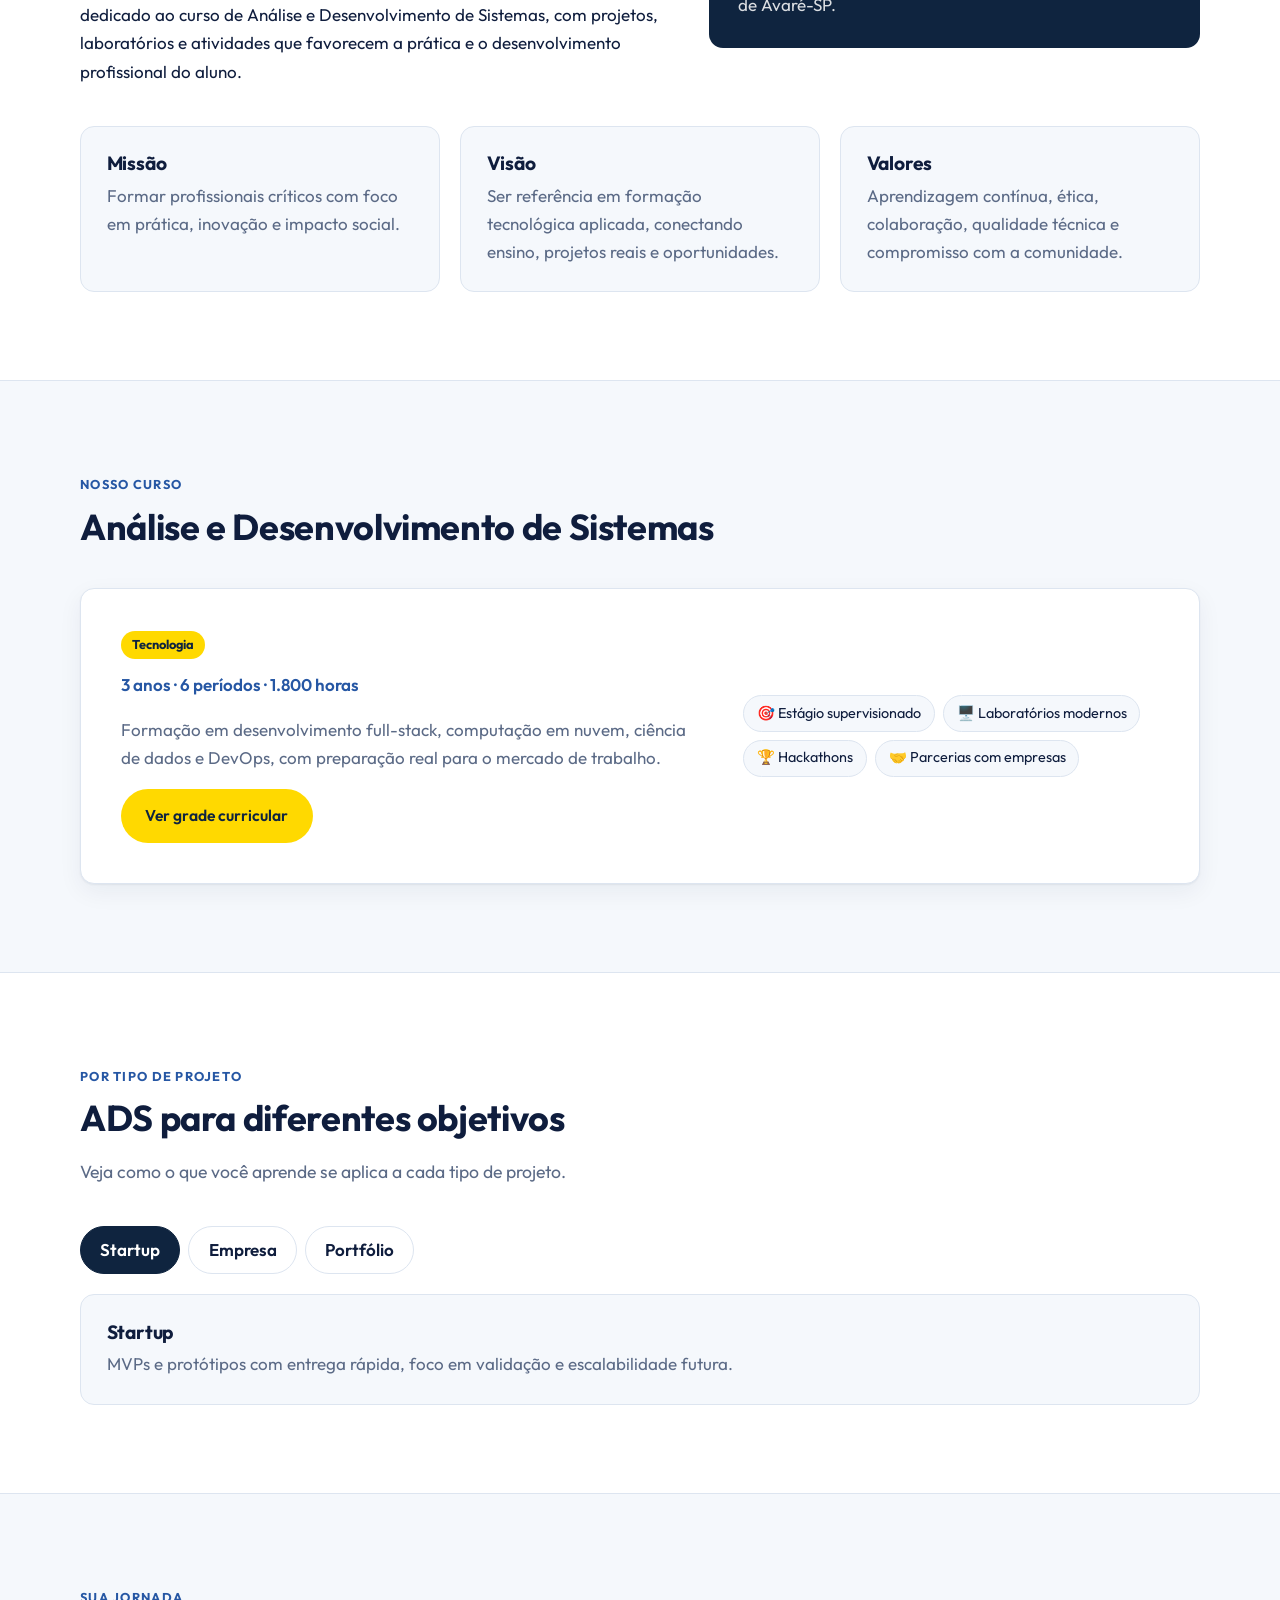
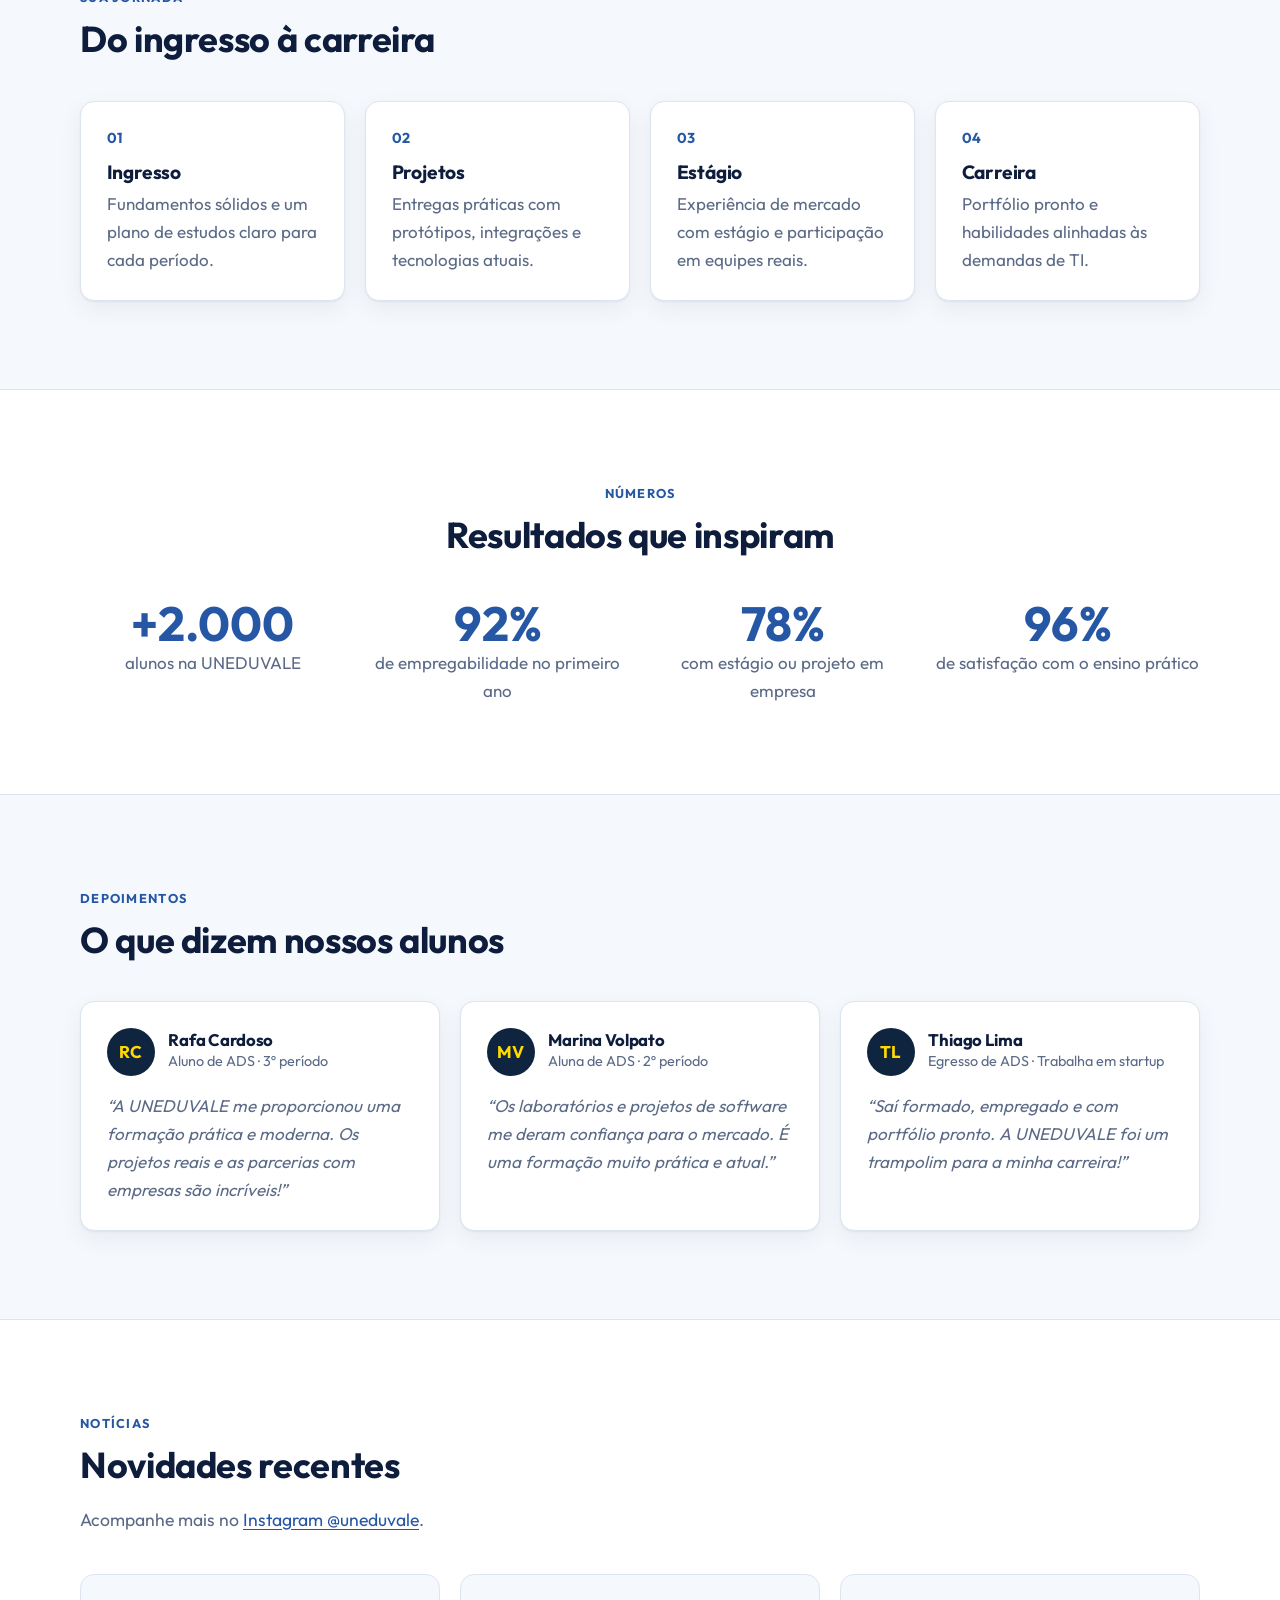
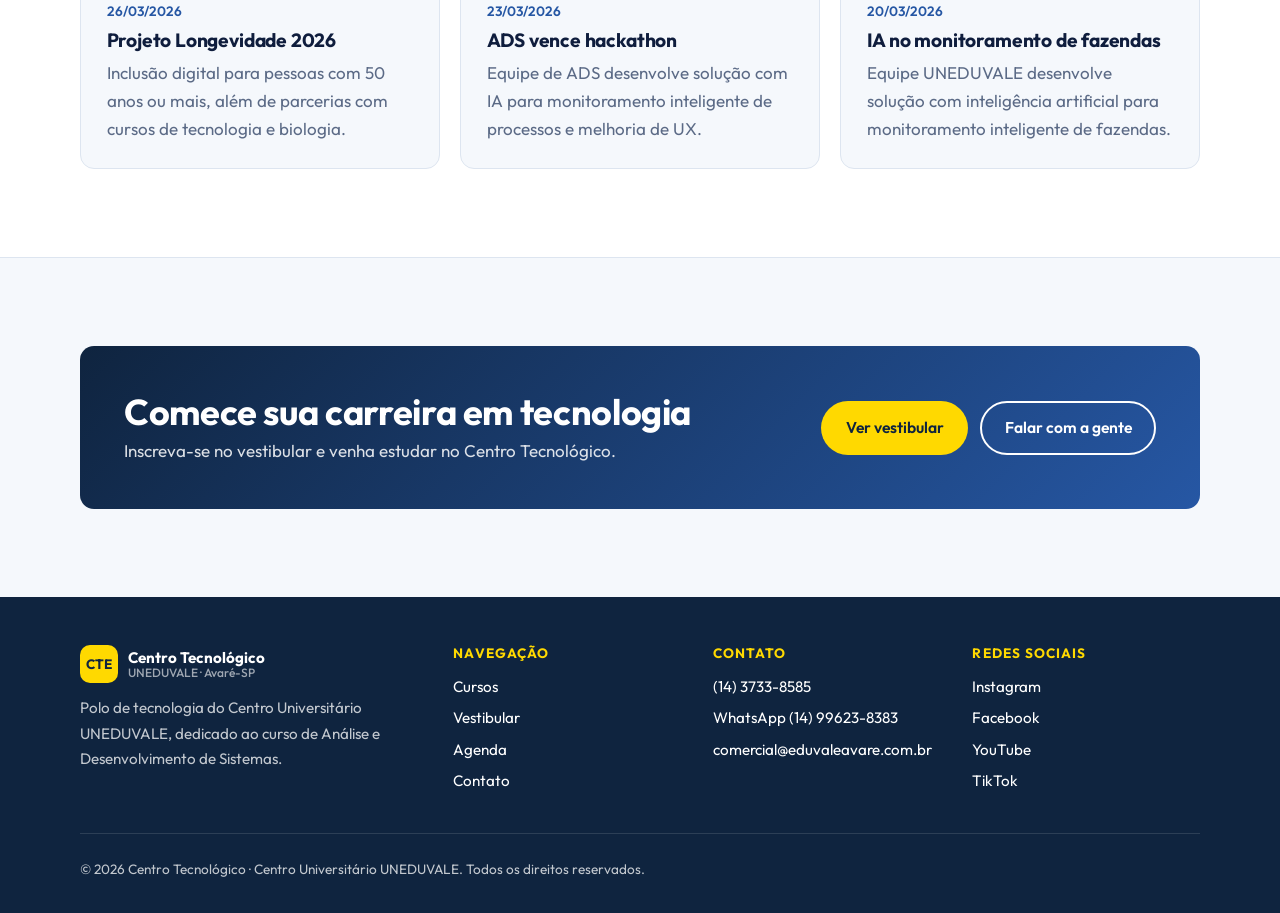
==== commit ddd8b101: "Refatora o site: layout limpo, correções e remoção de duplicações - Reescreve styles.css (3.500 -> ~" ====
--- a/index.html
+++ b/index.html
@@ -3,1021 +3,347 @@
 <head>
   <meta charset="UTF-8" />
   <meta name="viewport" content="width=device-width, initial-scale=1.0" />
-  <title>Centro Tecnológico | UNEDUVALE</title>
+  <title>Centro Tecnológico UNEDUVALE | Avaré-SP</title>
+  <meta name="description" content="Centro Tecnológico UNEDUVALE em Avaré-SP: curso de Análise e Desenvolvimento de Sistemas com prática, projetos reais e conexão com o mercado." />
+  <meta name="theme-color" content="#0f243f" />
+  <script>
+    (function () {
+      document.documentElement.classList.add('js');
+      var t = null;
+      try { t = localStorage.getItem('theme'); } catch (e) {}
+      if (!t) t = window.matchMedia('(prefers-color-scheme: dark)').matches ? 'dark' : 'light';
+      document.documentElement.dataset.theme = t;
+    })();
+  </script>
   <link rel="preconnect" href="https://fonts.googleapis.com" />
   <link rel="preconnect" href="https://fonts.gstatic.com" crossorigin />
-  <link href="https://fonts.googleapis.com/css2?family=Montserrat:wght@200;300;400;500;600;700;800;900&family=Outfit:wght@300;400;500;600;700;800;900&family=Raleway:wght@300;400;500;600;700;800&display=swap" rel="stylesheet" />
+  <link href="https://fonts.googleapis.com/css2?family=Outfit:wght@400;500;600;700&display=swap" rel="stylesheet" />
   <link rel="stylesheet" href="styles.css" />
+  <script src="app.js" defer></script>
 </head>
 <body>
-
-  <div id="readingProgress" class="reading-progress"></div>
-
-  <div class="floating-blobs" aria-hidden="true">
-    <div class="blob blob-1"></div>
-    <div class="blob blob-2"></div>
-    <div class="blob blob-3"></div>
-  </div>
-
-  <div id="cursorSpotlight" class="cursor-spotlight" aria-hidden="true"></div>
-
-  <header class="topbar" id="topbar">
-    <div class="container header-flex">
-
-
-      <nav class="main-nav" id="mainNav">
-        <a href="#sobre">Institucional</a>
-        <a href="#solucoes">Serviços</a>
-        <a href="#cursos">Cursos</a>
-        <a href="#projetos">Projetos</a>
-        <a href="#agenda">Agenda</a>
-        <a href="#docentes">Docentes</a>
-        <a href="#inclusao">Inclusão Digital</a>
-        <a href="#seguranca">Segurança</a>
-        <a href="#contato">Contato</a>
+  <a class="skip-link" href="#conteudo">Pular para o conteúdo</a>
+
+  <header class="site-header">
+    <div class="container header-inner">
+      <a href="index.html" class="brand" aria-label="Centro Tecnológico UNEDUVALE — página inicial">
+          <span class="brand-mark" aria-hidden="true">CTE</span>
+          <span>Centro Tecnológico<small>UNEDUVALE · Avaré-SP</small></span>
+        </a>
+
+      <nav class="main-nav" id="mainNav" aria-label="Principal">
+          <a href="index.html" aria-current="page">Início</a>
+          <a href="cursos.html">Cursos</a>
+          <a href="projetos.html">Projetos</a>
+          <a href="agenda.html">Agenda</a>
+          <a href="docentes.html">Docentes</a>
+          <a href="inclusao.html">Inclusão Digital</a>
+          <a href="seguranca.html">Segurança</a>
+          <a href="contato.html">Contato</a>
       </nav>
 
-
       <div class="header-actions">
-        <button id="darkModeBtn" class="dark-mode-btn" aria-label="Alternar tema">
-          <span class="dark-mode-thumb"></span>
+        <button type="button" class="icon-btn theme-toggle" aria-label="Alternar tema">
+          <svg class="icon-moon" viewBox="0 0 24 24" fill="none" stroke="currentColor" stroke-width="2" stroke-linecap="round" stroke-linejoin="round" aria-hidden="true"><path d="M21 12.8A9 9 0 1 1 11.2 3a7 7 0 0 0 9.8 9.8z"/></svg>
+          <svg class="icon-sun" viewBox="0 0 24 24" fill="none" stroke="currentColor" stroke-width="2" stroke-linecap="round" aria-hidden="true"><circle cx="12" cy="12" r="4"/><path d="M12 2v2M12 20v2M4.9 4.9l1.4 1.4M17.7 17.7l1.4 1.4M2 12h2M20 12h2M4.9 19.1l1.4-1.4M17.7 6.3l1.4-1.4"/></svg>
         </button>
-        <button class="btn btn-cta" onclick="scrollToSection('vestibular')">Inscreva-se</button>
-        <button id="burgerBtn" class="burger-btn" aria-label="Abrir menu">☰</button>
+        <a class="btn btn-primary btn-sm" href="vestibular.html">Inscreva-se</a>
+        <button type="button" class="icon-btn menu-toggle" aria-controls="mainNav" aria-expanded="false" aria-label="Abrir menu">
+          <svg viewBox="0 0 24 24" fill="none" stroke="currentColor" stroke-width="2" stroke-linecap="round" aria-hidden="true"><path d="M4 6h16M4 12h16M4 18h16"/></svg>
+        </button>
       </div>
     </div>
   </header>
 
-  <div id="introScreen" class="intro-screen">
-    <div class="intro-content">
-      <h1>Bem-vindo ao Centro Tecnológico | UNEDUVALE</h1>
-      <p id="typingText"></p>
-      <button class="btn btn-primary" onclick="hideIntro()">Entrar</button>
-    </div>
-  </div>
-
-  <div class="app-container">
-    <aside class="sidebar closed" id="sidebar">
-      <nav class="sidebar-nav">
-        <a href="#sobre" class="sidebar-link">Institucional</a>
-        <a href="#solucoes" class="sidebar-link">Serviços</a>
-        <a href="#cursos" class="sidebar-link">Cursos</a>
-        <a href="#projetos" class="sidebar-link">Projetos</a>
-        <a href="#agenda" class="sidebar-link">Agenda</a>
-        <a href="#docentes" class="sidebar-link">Docentes</a>
-        <a href="#inclusao" class="sidebar-link">Inclusão Digital</a>
-        <a href="#seguranca" class="sidebar-link">Segurança</a>
-        <a href="#contato" class="sidebar-link">Contato</a>
-      </nav>
-    </aside>
-    <div id="sidebarOverlay" class="sidebar-overlay"></div>
-
-    <main class="main-content">
-
-    <!-- =====================================
-         HOME / BANNER PRINCIPAL
-         ===================================== -->
-    <section id="hero" class="section hero-section">
-      <div class="container hero-content">
-        <div class="hero-logo">
-          <img
-            src="assets/Logo-Centro-Tecnológico-Eduvale-site-300x104.png"
-            alt="Logo Centro Tecnológico UNEDUVALE"
-            class="hero-logo-img"
-            loading="eager"
-            decoding="async"
-          />
-        </div>
-<h1>Centro Tecnológico UNEDUVALE</h1>
-        <p class="hero-subtitle">Focado em <span id="heroHighlight" class="gradient-text-animated">Inovação</span> em Análise e Desenvolvimento de Sistemas, com prática e empregabilidade.</p>
-        <div class="hero-badges">
-          <div class="badge-item">+2.000 alunos</div>
-          <div class="badge-item">4 anos de tradição</div>
-          <div class="badge-item">100% projetos reais</div>
-        </div>
-        <div class="hero-cta-group">
-          <button class="btn btn-primary lava-btn magnetic-btn" onclick="scrollToSection('cursos')">Conheça os cursos</button>
-          <button class="btn btn-secondary magnetic-btn" onclick="scrollToSection('vestibular')">Vestibular 2026</button>
-        </div>
-        <div class="scroll-indicator">
-          <span>Role para explorar</span>
-          <svg viewBox="0 0 24 24" fill="none" stroke="currentColor" stroke-width="2"><path d="M12 5v14M5 12l7 7 7-7"/></svg>
-        </div>
-      </div>
-    </section>
-
-    <section id="solucoes" class="section solutions-section">
-      <div class="container">
-        <div class="section-heading">
-          <span class="section-label">O que você constrói</span>
-          <h2>O que você constrói em Análise e Desenvolvimento de Sistemas</h2>
-          <p class="subtitle">Habilidades e projetos que transformam ideias em produtos reais e empurram sua carreira para frente.</p>
-        </div>
-        <div class="solution-grid">
-          <article class="solution-card neon-card hover-lift">
-            <h3>Sistemas que funcionam de verdade</h3>
-            <p>Você cria aplicações completas, do design ao código, prontas para uso e validadas pelo mercado.</p>
-          </article>
-          <article class="solution-card neon-card hover-lift">
+  <main id="conteudo">
+<section class="hero">
+      <div class="container">
+        <span class="eyebrow">Centro Universitário UNEDUVALE</span>
+        <h1>Centro Tecnológico<br /><span class="highlight">UNEDUVALE</span></h1>
+        <p>Análise e Desenvolvimento de Sistemas com foco em inovação, prática desde o primeiro período e empregabilidade.</p>
+        <div class="hero-actions">
+          <a class="btn btn-primary" href="cursos.html">Conheça o curso</a>
+          <a class="btn btn-outline" href="vestibular.html">Vestibular</a>
+        </div>
+        <ul class="hero-facts">
+          <li><strong>+2.000</strong> alunos na UNEDUVALE</li>
+          <li><strong>Desde 2010</strong> em Avaré-SP</li>
+          <li><strong>Projetos reais</strong> durante o curso</li>
+        </ul>
+      </div>
+    </section>
+
+    <section class="section">
+      <div class="container">
+        <div class="section-heading">
+          <span class="eyebrow">O que você constrói</span>
+          <h2>Da ideia ao sistema funcionando</h2>
+          <p class="lead">Habilidades e projetos que transformam ideias em produtos reais e impulsionam sua carreira.</p>
+        </div>
+        <div class="grid">
+          <article class="card reveal">
+            <div class="card-icon" aria-hidden="true">💻</div>
+            <h3>Sistemas que funcionam</h3>
+            <p>Aplicações completas, do design ao código, prontas para uso.</p>
+          </article>
+          <article class="card reveal">
+            <div class="card-icon" aria-hidden="true">📁</div>
             <h3>Portfólio com projetos reais</h3>
-            <p>Trabalhos práticos garantem um portfólio forte e visível para mostrar em entrevistas e processos seletivos.</p>
-          </article>
-          <article class="solution-card neon-card hover-lift">
-            <h3>Aprendizado prático desde o primeiro dia</h3>
-            <p>Aprende com laboratórios, desafios e integrações reais, sem ficar preso só à teoria.</p>
-          </article>
-          <article class="solution-card neon-card hover-lift">
-            <h3>Conexão com empresas e estágio</h3>
-            <p>O curso aproxima você de empresas, vagas e oportunidades reais de estágio e desenvolvimento profissional.</p>
-          </article>
-        </div>
-      </div>
-    </section>
-
-    <!-- =====================================
-         INSTITUCIONAL (MISSÃO / VISÃO / VALORES)
-         ===================================== -->
-    <section id="sobre" class="section glass-card">
-      <div class="container">
-        <h2>Sobre o Centro Tecnológico e UNEDUVALE</h2>
-        <p>O Centro Tecnológico surgiu em 2024 como polo de inovação do Centro Universitário UNEDUVALE. UNEDUVALE tem história desde 2010 e nasceu com o propósito de levar ensino superior de qualidade para a Região de Avaré-SP.</p>
-        <div class="info-grid">
-          <article>
+            <p>Trabalhos práticos que você mostra em entrevistas e processos seletivos.</p>
+          </article>
+          <article class="card reveal">
+            <div class="card-icon" aria-hidden="true">🧪</div>
+            <h3>Prática desde o início</h3>
+            <p>Laboratórios, desafios e integrações reais, sem ficar preso só à teoria.</p>
+          </article>
+          <article class="card reveal">
+            <div class="card-icon" aria-hidden="true">🤝</div>
+            <h3>Conexão com empresas</h3>
+            <p>Aproximação com vagas e oportunidades de estágio na região.</p>
+          </article>
+        </div>
+      </div>
+    </section>
+
+    <section class="section section-alt" id="sobre">
+      <div class="container">
+        <div class="split">
+          <div class="reveal">
+            <span class="eyebrow">Institucional</span>
+            <h2>Sobre o Centro Tecnológico</h2>
+            <p class="lead">A UNEDUVALE tem história desde 2010 e nasceu com o propósito de levar ensino superior de qualidade para a região de Avaré-SP.</p>
+            <p>O Centro Tecnológico é o polo de inovação da instituição: um espaço dedicado ao curso de Análise e Desenvolvimento de Sistemas, com projetos, laboratórios e atividades que favorecem a prática e o desenvolvimento profissional do aluno.</p>
+          </div>
+          <aside class="feature-box reveal">
+            <h3>Centro Tecnológico Eduvale (CTE)</h3>
+            <p>Inaugurado em janeiro de 2026, o CTE conta com três salas de aula e sala dos professores em um ambiente amplo, moderno e com Wi-Fi otimizado.</p>
+            <p><strong>Endereço:</strong> Rua Goiás, 1121 — 2º andar do HVET, centro de Avaré-SP.</p>
+          </aside>
+        </div>
+
+        <div class="grid" style="margin-top: 2.5rem;">
+          <article class="card reveal">
             <h3>Missão</h3>
             <p>Formar profissionais críticos com foco em prática, inovação e impacto social.</p>
           </article>
-          <article>
+          <article class="card reveal">
             <h3>Visão</h3>
             <p>Ser referência em formação tecnológica aplicada, conectando ensino, projetos reais e oportunidades.</p>
           </article>
-          <article>
+          <article class="card reveal">
             <h3>Valores</h3>
             <p>Aprendizagem contínua, ética, colaboração, qualidade técnica e compromisso com a comunidade.</p>
           </article>
-          <article>
-            <h3>Centro Tecnológico (CTE)</h3>
-            <p>
-              Inaugurado em janeiro de 2026, o Centro Tecnológico Eduvale (CTE) é destinado aos alunos do curso de Análise e Desenvolvimento de Sistemas
-              e tem como objetivo oferecer uma estrutura moderna e adequada ao ensino na área de tecnologia da informação.
-            </p>
-            <p>
-              O CTE dispõe de três salas de aula e sala dos professores em um ambiente amplo, moderno e equipado com Wi‑Fi otimizado,
-              proporcionando conforto, conectividade e suporte tecnológico aos alunos e docentes.
-            </p>
-            <p>
-              Com fácil acesso, o CTE está localizado no centro de Avaré, no segundo andar do HVET. Endereço: Rua Goiás, 1121.
-            </p>
-          </article>
-        </div>
-
-        <div class="info-grid" style="margin-top: 1.5rem;">
-          <article>
-            <h3>Histórico</h3>
-            <p>UNEDUVALE tem história desde 2010 e o Centro Tecnológico foi criado em 2024 como polo de inovação e formação em tecnologia.</p>
-          </article>
-          <article>
-            <h3>Instagram</h3>
-            <p><a href="https://www.instagram.com/uneduvale" target="_blank" rel="noreferrer">@uneduvale</a> (Fonte oficial de notícias, eventos e vestibular).</p>
-          </article>
-          <article>
-            <h3>Atuação</h3>
-            <p>Projetos, laboratórios e atividades que favorecem a prática, a empregabilidade e o desenvolvimento profissional do aluno.</p>
-          </article>
-        </div>
-      </div>
-    </section>
-
-    <section id="cursos" class="section">
-      <div class="container">
-        <h2>O Curso do Centro Tecnológico</h2>
-        <p class="subtitle">Formação completa em Análise e Desenvolvimento de Sistemas, com laboratórios, estágios e projetos reais.</p>
-
-        <div class="course-slider" id="courseSlider">
-          <div class="slider-track" id="sliderTrack">
-            <article class="slide-item">
-              <div class="slide-item-content">
-                <span class="slide-tag">Tecnologia</span>
-                <h3>Análise e Desenvolvimento de Sistemas</h3>
-                <p class="slide-duration">3 anos · 6 períodos · 1.800 horas</p>
-                <p class="slide-desc">Formação completa em desenvolvimento full-stack, computação em nuvem, ciência de dados e DevOps. Preparação real para o mercado de trabalho.</p>
-                <div class="slide-highlights">
-                  <span class="highlight-pill">🎯 Estágio garantido</span>
-                  <span class="highlight-pill">🖥️ Laboratórios modernos</span>
-                  <span class="highlight-pill">🏆 Hackathons</span>
-                  <span class="highlight-pill">🤝 Parcerias com empresas</span>
-                </div>
-              </div>
-            </article>
+        </div>
+      </div>
+    </section>
+
+    <section class="section">
+      <div class="container">
+        <div class="section-heading">
+          <span class="eyebrow">Nosso curso</span>
+          <h2>Análise e Desenvolvimento de Sistemas</h2>
+        </div>
+        <article class="course-card reveal">
+          <div>
+            <span class="tag">Tecnologia</span>
+            <p class="facts">3 anos · 6 períodos · 1.800 horas</p>
+            <p>Formação em desenvolvimento full-stack, computação em nuvem, ciência de dados e DevOps, com preparação real para o mercado de trabalho.</p>
+            <a class="btn btn-primary" href="cursos.html">Ver grade curricular</a>
           </div>
-          <button class="slider-btn prev" aria-label="Slide anterior">❮</button>
-          <button class="slider-btn next" aria-label="Próximo slide">❯</button>
-          <div class="slider-dots" id="sliderDots"></div>
-        </div>
-
-        <div class="faq-section" style="margin-top: 3rem;">
-          <h3>Perguntas Frequentes sobre o curso</h3>
-          <div class="faq-accordion">
-            <article class="faq-item">
-              <button class="faq-question" aria-expanded="false">
-                <span>Como funciona o curso de Análise e Desenvolvimento de Sistemas?</span>
-                <span class="faq-icon">+</span>
-              </button>
-              <div class="faq-answer">
-                <p>O curso de Análise e Desenvolvimento de Sistemas (ADS) da UNEDUVALE é estruturado em 6 períodos, totalizando 3 anos de formação intensiva e 1.800 horas de carga horária. A metodologia combina fundamentos teóricos sólidos com uma forte ênfase na prática profissional, preparando o aluno para atuar em todas as etapas do ciclo de vida de um software — desde a concepção e análise de requisitos até o deploy, manutenção e escalabilidade de aplicações.</p>
-                <p>Desde o primeiro período, os alunos entram em contato com linguagens de programação, lógica computacional e estruturas de dados. Ao longo dos semestres, a grade evolui para áreas mais especializadas como desenvolvimento web full-stack, arquitetura de software, bancos de dados relacionais e não-relacionais, computação em nuvem, DevOps, ciência de dados e segurança da informação.</p>
-              </div>
-            </article>
-            <article class="faq-item">
-              <button class="faq-question" aria-expanded="false">
-                <span>Quais tecnologias e ferramentas são ensinadas no curso?</span>
-                <span class="faq-icon">+</span>
-              </button>
-              <div class="faq-answer">
-                <p>A grade curricular do ADS da UNEDUVALE é constantemente atualizada para acompanhar as tendências do mercado de tecnologia. Os alunos têm contato direto com um stack tecnológico moderno e relevante, dividido em front-end, back-end, mobile, dados e infraestrutura.</p>
-                <p>No <strong>front-end</strong>, trabalhamos com HTML5 semântico, CSS3 com Flexbox e Grid, JavaScript ES6+, TypeScript e ferramentas modernas. No <strong>back-end</strong>, a formação abrange Node.js, Python e Java, APIs RESTful e testes automatizados.</p>
-              </div>
-            </article>
-            <article class="faq-item">
-              <button class="faq-question" aria-expanded="false">
-                <span>Como funciona o estágio e as parcerias com empresas?</span>
-                <span class="faq-icon">+</span>
-              </button>
-              <div class="faq-answer">
-                <p>A UNEDUVALE mantém uma forte rede de parcerias com empresas de tecnologia da região de Avaré-SP, criando oportunidades reais de estágio, trainee e contratação. O estágio é incentivado desde o 3º período, quando o aluno já possui base técnica suficiente para contribuir em projetos reais.</p>
-              </div>
-            </article>
-            <article class="faq-item">
-              <button class="faq-question" aria-expanded="false">
-                <span>Qual a diferença entre ADS e Ciência da Computação?</span>
-                <span class="faq-icon">+</span>
-              </button>
-              <div class="faq-answer">
-                <p>O ADS é um tecnólogo de 3 anos com foco prático e entrada rápida no mercado, enquanto Ciência da Computação é um bacharelado mais teórico de 4 anos. O ADS oferece uma formação voltada para desenvolvimento de software e projetos reais desde o primeiro período.</p>
-              </div>
-            </article>
+          <ul class="pill-list" aria-label="Destaques do curso">
+            <li>🎯 Estágio supervisionado</li>
+            <li>🖥️ Laboratórios modernos</li>
+            <li>🏆 Hackathons</li>
+            <li>🤝 Parcerias com empresas</li>
+          </ul>
+        </article>
+      </div>
+    </section>
+
+    <section class="section section-alt">
+      <div class="container">
+        <div class="section-heading">
+          <span class="eyebrow">Por tipo de projeto</span>
+          <h2>ADS para diferentes objetivos</h2>
+          <p class="lead">Veja como o que você aprende se aplica a cada tipo de projeto.</p>
+        </div>
+        <div class="tabs" role="tablist" aria-label="Tipos de projeto">
+          <button type="button" class="tab" role="tab" id="tab-startup" aria-controls="panel-startup" aria-selected="true">Startup</button>
+          <button type="button" class="tab" role="tab" id="tab-empresa" aria-controls="panel-empresa" aria-selected="false" tabindex="-1">Empresa</button>
+          <button type="button" class="tab" role="tab" id="tab-portfolio" aria-controls="panel-portfolio" aria-selected="false" tabindex="-1">Portfólio</button>
+        </div>
+        <div class="card" role="tabpanel" id="panel-startup" aria-labelledby="tab-startup">
+          <h3>Startup</h3>
+          <p>MVPs e protótipos com entrega rápida, foco em validação e escalabilidade futura.</p>
+        </div>
+        <div class="card" role="tabpanel" id="panel-empresa" aria-labelledby="tab-empresa" hidden>
+          <h3>Empresa</h3>
+          <p>Sistemas corporativos, integrações com ERP e soluções que simplificam processos internos.</p>
+        </div>
+        <div class="card" role="tabpanel" id="panel-portfolio" aria-labelledby="tab-portfolio" hidden>
+          <h3>Portfólio</h3>
+          <p>Landing pages, portais pessoais e sites profissionais que valorizam imagem e resultados.</p>
+        </div>
+      </div>
+    </section>
+
+    <section class="section">
+      <div class="container">
+        <div class="section-heading">
+          <span class="eyebrow">Sua jornada</span>
+          <h2>Do ingresso à carreira</h2>
+        </div>
+        <ol class="steps">
+          <li class="card reveal">
+            <h3>Ingresso</h3>
+            <p>Fundamentos sólidos e um plano de estudos claro para cada período.</p>
+          </li>
+          <li class="card reveal">
+            <h3>Projetos</h3>
+            <p>Entregas práticas com protótipos, integrações e tecnologias atuais.</p>
+          </li>
+          <li class="card reveal">
+            <h3>Estágio</h3>
+            <p>Experiência de mercado com estágio e participação em equipes reais.</p>
+          </li>
+          <li class="card reveal">
+            <h3>Carreira</h3>
+            <p>Portfólio pronto e habilidades alinhadas às demandas de TI.</p>
+          </li>
+        </ol>
+      </div>
+    </section>
+
+    <section class="section section-alt">
+      <div class="container">
+        <div class="section-heading center">
+          <span class="eyebrow">Números</span>
+          <h2>Resultados que inspiram</h2>
+        </div>
+        <div class="stats">
+          <div class="stat reveal"><strong>+2.000</strong><span>alunos na UNEDUVALE</span></div>
+          <div class="stat reveal"><strong>92%</strong><span>de empregabilidade no primeiro ano</span></div>
+          <div class="stat reveal"><strong>78%</strong><span>com estágio ou projeto em empresa</span></div>
+          <div class="stat reveal"><strong>96%</strong><span>de satisfação com o ensino prático</span></div>
+        </div>
+      </div>
+    </section>
+
+    <section class="section">
+      <div class="container">
+        <div class="section-heading">
+          <span class="eyebrow">Depoimentos</span>
+          <h2>O que dizem nossos alunos</h2>
+        </div>
+        <div class="grid">
+          <figure class="card reveal" style="margin: 0;">
+            <figcaption class="person">
+              <span class="avatar" aria-hidden="true">RC</span>
+              <div><h3>Rafa Cardoso</h3><p>Aluno de ADS · 3º período</p></div>
+            </figcaption>
+            <blockquote>“A UNEDUVALE me proporcionou uma formação prática e moderna. Os projetos reais e as parcerias com empresas são incríveis!”</blockquote>
+          </figure>
+          <figure class="card reveal" style="margin: 0;">
+            <figcaption class="person">
+              <span class="avatar" aria-hidden="true">MV</span>
+              <div><h3>Marina Volpato</h3><p>Aluna de ADS · 2º período</p></div>
+            </figcaption>
+            <blockquote>“Os laboratórios e projetos de software me deram confiança para o mercado. É uma formação muito prática e atual.”</blockquote>
+          </figure>
+          <figure class="card reveal" style="margin: 0;">
+            <figcaption class="person">
+              <span class="avatar" aria-hidden="true">TL</span>
+              <div><h3>Thiago Lima</h3><p>Egresso de ADS · Trabalha em startup</p></div>
+            </figcaption>
+            <blockquote>“Saí formado, empregado e com portfólio pronto. A UNEDUVALE foi um trampolim para a minha carreira!”</blockquote>
+          </figure>
+        </div>
+      </div>
+    </section>
+
+    <section class="section section-alt">
+      <div class="container">
+        <div class="section-heading">
+          <span class="eyebrow">Notícias</span>
+          <h2>Novidades recentes</h2>
+          <p class="lead">Acompanhe mais no <a href="https://www.instagram.com/uneduvale" target="_blank" rel="noopener">Instagram @uneduvale</a>.</p>
+        </div>
+        <div class="grid">
+          <article class="card news reveal">
+            <time datetime="2026-03-26">26/03/2026</time>
+            <h3>Projeto Longevidade 2026</h3>
+            <p>Inclusão digital para pessoas com 50 anos ou mais, além de parcerias com cursos de tecnologia e biologia.</p>
+          </article>
+          <article class="card news reveal">
+            <time datetime="2026-03-23">23/03/2026</time>
+            <h3>ADS vence hackathon</h3>
+            <p>Equipe de ADS desenvolve solução com IA para monitoramento inteligente de processos e melhoria de UX.</p>
+          </article>
+          <article class="card news reveal">
+            <time datetime="2026-03-20">20/03/2026</time>
+            <h3>IA no monitoramento de fazendas</h3>
+            <p>Equipe UNEDUVALE desenvolve solução com inteligência artificial para monitoramento inteligente de fazendas.</p>
+          </article>
+        </div>
+      </div>
+    </section>
+
+    <section class="section">
+      <div class="container">
+        <div class="cta-band reveal">
+          <div>
+            <h2>Comece sua carreira em tecnologia</h2>
+            <p>Inscreva-se no vestibular e venha estudar no Centro Tecnológico.</p>
           </div>
-        </div>
-      </div>
-    </section>
-
-    <section id="segmentos" class="section glass-card">
-
-    <!-- =====================================
-         SERVIÇOS + CURSOS (MANTÉM)
-         ===================================== -->
-      <div class="container">
-        <div class="section-heading">
-          <span class="section-label">Por tipo de projeto</span>
-          <h2>Aplicações de ADS para diferentes objetivos</h2>
-          <p class="subtitle">Escolha a abordagem certa para sua ideia ou negócio.</p>
-        </div>
-        <div class="feature-tabs">
-          <div class="feature-buttons">
-            <button class="tab active" data-feature="startup">Startup</button>
-            <button class="tab" data-feature="empresa">Empresa</button>
-            <button class="tab" data-feature="portfolio">Portfólio</button>
+          <div class="cta-actions">
+            <a class="btn btn-primary" href="vestibular.html">Ver vestibular</a>
+            <a class="btn btn-outline" href="contato.html">Falar com a gente</a>
           </div>
-          <div class="feature-panels">
-            <div class="feature-panel active" id="startup">
-              <h3>Startup</h3>
-              <p>Estruturamos MVPs e protótipos com tempo de entrega rápido, foco em validação e escalabilidade futura.</p>
-            </div>
-            <div class="feature-panel" id="empresa">
-              <h3>Empresa</h3>
-              <p>Desenvolvemos sistemas corporativos, integrações com ERP e soluções que simplificam processos internos.</p>
-            </div>
-            <div class="feature-panel" id="portfolio">
-              <h3>Portfólio</h3>
-              <p>Criamos landing pages, portais pessoais e sites profissionais que valorizam imagem e resultados.</p>
-            </div>
-          </div>
-        </div>
-      </div>
-    </section>
-
-
-
-    <section id="grade" class="section grade-section">
-      <div class="container">
-        <div class="section-heading">
-          <span class="section-label">Grade Curricular</span>
-          <h2>Análise e Desenvolvimento de Sistemas</h2>
-          <p class="subtitle">6 períodos · 3 anos · 1.800 horas de formação intensiva e prática</p>
-        </div>
-
-        <div class="grade-timeline">
-          <div class="timeline-line" aria-hidden="true"></div>
-
-          <article class="grade-period">
-            <div class="period-marker" aria-hidden="true">
-              <span class="period-number">1</span>
-              <span class="period-semester">SEM</span>
-            </div>
-            <div class="period-content glass-card neon-card hover-lift">
-              <div class="period-header">
-                <h3>1º Período — Fundamentos</h3>
-                <span class="period-hours">300h</span>
-              </div>
-              <p class="period-desc">Base sólida em lógica, algoritmos e pensamento computacional.</p>
-              <ul class="subject-list">
-                <li>Banco de Dados <em>60h</em></li>
-                <li>Aplicações Web I <em>80h</em></li>
-                <li>Introdução a Sistemas de Informação <em>60h</em></li>
-                <li>Matemática Aplicada <em>60h</em></li>
-                <li>Arquitetura e Organização de Computadores <em>60h</em></li>
-              </ul>
-              <div class="period-skills">
-                <span class="skill-pill">🐍 Python</span>
-                <span class="skill-pill">📊 MySQL</span>
-                <span class="skill-pill">🧮 Lógica</span>
-              </div>
-            </div>
-          </article>
-
-          <article class="grade-period">
-            <div class="period-marker" aria-hidden="true">
-              <span class="period-number">2</span>
-              <span class="period-semester">SEM</span>
-            </div>
-            <div class="period-content glass-card neon-card hover-lift">
-              <div class="period-header">
-                <h3>2º Período — Estruturas</h3>
-                <span class="period-hours">300h</span>
-              </div>
-              <p class="period-desc">Aprofundamento em POO, estruturas de dados e redes de computadores.</p>
-              <ul class="subject-list">
-                <li>Programação Orientada a Objetos <em>80h</em></li>
-                <li>Aplicações Web II <em>80h</em></li>
-                <li>Engenharia de Software <em>60h</em></li>
-                <li>Estrutura de Dados <em>60h</em></li>
-                <li>Sistemas Operacionais <em>60h</em></li>
-              </ul>
-              <div class="period-skills">
-                <span class="skill-pill">☕ Java</span>
-                <span class="skill-pill">🗄️ MongoDB</span>
-                <span class="skill-pill">🌐 TCP/IP</span>
-              </div>
-            </div>
-          </article>
-
-          <article class="grade-period">
-            <div class="period-marker" aria-hidden="true">
-              <span class="period-number">3</span>
-              <span class="period-semester">SEM</span>
-            </div>
-            <div class="period-content glass-card neon-card hover-lift">
-              <div class="period-header">
-                <h3>3º Período — Web & Software</h3>
-                <span class="period-hours">300h</span>
-              </div>
-              <p class="period-desc">Desenvolvimento web, engenharia de software e primeiras arquiteturas.</p>
-              <ul class="subject-list">
-                <li>Desenvolvimento Frontend <em>80h</em></li>
-                <li>Desenvolvimento Backend <em>80h</em></li>
-                <li>Redes de Computadores <em>60h</em></li>
-                <li>Modelagem de Sistemas <em>60h</em></li>
-                <li>Banco de Dados Avançado <em>60h</em></li>
-              </ul>
-              <div class="period-skills">
-                <span class="skill-pill">⚛️ React</span>
-                <span class="skill-pill">🐳 Docker</span>
-                <span class="skill-pill">📋 Scrum</span>
-              </div>
-            </div>
-          </article>
-
-          <article class="grade-period">
-            <div class="period-marker" aria-hidden="true">
-              <span class="period-number">4</span>
-              <span class="period-semester">SEM</span>
-            </div>
-            <div class="period-content glass-card neon-card hover-lift">
-              <div class="period-header">
-                <h3>4º Período — Full-Stack</h3>
-                <span class="period-hours">300h</span>
-              </div>
-              <p class="period-desc">Construção de aplicações completas com front-end, back-end e mobile.</p>
-              <ul class="subject-list">
-                <li>Desenvolvimento Mobile <em>80h</em></li>
-                <li>Segurança da Informação <em>60h</em></li>
-                <li>Frameworks Web <em>60h</em></li>
-                <li>Qualidade e Testes de Software <em>60h</em></li>
-                <li>Metodologias Ágeis <em>60h</em></li>
-              </ul>
-              <div class="period-skills">
-                <span class="skill-pill">🟢 Node.js</span>
-                <span class="skill-pill">📱 Mobile</span>
-                <span class="skill-pill">🔒 OWASP</span>
-              </div>
-            </div>
-          </article>
-
-          <article class="grade-period">
-            <div class="period-marker" aria-hidden="true">
-              <span class="period-number">5</span>
-              <span class="period-semester">SEM</span>
-            </div>
-            <div class="period-content glass-card neon-card hover-lift">
-              <div class="period-header">
-                <h3>5º Período — Cloud & Dados</h3>
-                <span class="period-hours">300h</span>
-              </div>
-              <p class="period-desc">Computação em nuvem, ciência de dados e arquiteturas escaláveis.</p>
-              <ul class="subject-list">
-                <li>Cloud Computing <em>80h</em></li>
-                <li>Inteligência Artificial <em>60h</em></li>
-                <li>Internet das Coisas (IoT) <em>60h</em></li>
-                <li>Gestão de Projetos de TI <em>60h</em></li>
-                <li>Projeto Integrador I <em>60h</em></li>
-              </ul>
-              <div class="period-skills">
-                <span class="skill-pill">☁️ AWS</span>
-                <span class="skill-pill">📈 Pandas</span>
-                <span class="skill-pill">🚀 Kubernetes</span>
-              </div>
-            </div>
-          </article>
-
-          <article class="grade-period">
-            <div class="period-marker" aria-hidden="true">
-              <span class="period-number">6</span>
-              <span class="period-semester">SEM</span>
-            </div>
-            <div class="period-content glass-card neon-card hover-lift">
-              <div class="period-header">
-                <h3>6º Período — Mercado & TCC</h3>
-                <span class="period-hours">300h</span>
-              </div>
-              <p class="period-desc">Gestão de projetos, empreendedorismo e trabalho de conclusão de curso.</p>
-              <ul class="subject-list">
-                <li>Governança de TI <em>60h</em></li>
-                <li>Empreendedorismo e Inovação <em>60h</em></li>
-                <li>Análise de Dados / Big Data <em>60h</em></li>
-                <li>Projeto Integrador II ou TCC <em>80h</em></li>
-                <li>Estágio Supervisionado <em>40h</em></li>
-              </ul>
-              <div class="period-skills">
-                <span class="skill-pill">🤖 IA</span>
-                <span class="skill-pill">📊 Gestão</span>
-                <span class="skill-pill">🎓 TCC</span>
-              </div>
-            </div>
-          </article>
-        </div>
-
-        <div class="grade-legend glass-card">
-          <h4>Legenda das Disciplinas</h4>
-          <div class="legend-items">
-            <span><span class="legend-dot teoria"></span> Teoria</span>
-            <span><span class="legend-dot pratica"></span> Prática</span>
-            <span><span class="legend-dot projeto"></span> Projeto / TCC</span>
-          </div>
-        </div>
-      </div>
-    </section>
-
-    <section id="noticias" class="section">
-      <div class="container">
-        <h2>O que dizem nossos alunos</h2>
-        <p class="subtitle">Conheça as experiências e sucesso de quem está aqui.</p>
-        <div class="testimonials-grid">
-          <article class="testimonial-card glass-card">
-            <div class="testimonial-header">
-              <div class="testimonial-avatar" style="background: linear-gradient(135deg, #2657a4, #ffd900);">RC</div>
-              <div>
-                <h4>Rafa Cardoso</h4>
-                <p class="testimonial-role">Aluno ADS - 3º período</p>
-              </div>
-            </div>
-            <p class="testimonial-text">"A UNEDUVALE me proporcionou uma formação prática e moderna. Os projetos reais e as parcerias com empresas são incríveis!"</p>
-            <div class="stars">⭐⭐⭐⭐⭐</div>
-          </article>
-          <article class="testimonial-card glass-card">
-            <div class="testimonial-header">
-              <div class="testimonial-avatar" style="background: linear-gradient(135deg, #1556a6, #a5c7ff);">MV</div>
-              <div>
-                <h4>Marina Volpato</h4>
-                <p class="testimonial-role">Aluna ADS - 2º período</p>
-              </div>
-            </div>
-            <p class="testimonial-text">"Os laboratórios e projetos de software me deram confiança para o mercado. É uma formação muito prática e atual."</p>
-            <div class="stars">⭐⭐⭐⭐⭐</div>
-          </article>
-          <article class="testimonial-card glass-card">
-            <div class="testimonial-header">
-              <div class="testimonial-avatar" style="background: linear-gradient(135deg, #0f243f, #2657a4);">TL</div>
-              <div>
-                <h4>Thiago Lima</h4>
-                <p class="testimonial-role">Egresso ADS - Trabalhando em startup</p>
-              </div>
-            </div>
-            <p class="testimonial-text">"Saí formado, empregado e com portfólio pronto. A UNEDUVALE não é só faculdade, é trampolim para o sucesso!"</p>
-            <div class="stars">⭐⭐⭐⭐⭐</div>
-          </article>
-        </div>
-      </div>
-    </section>
-
-    <!-- =====================================
-         PROJETOS / AGENDA / DOCENTES / INCLUSÃO / SEGURANÇA
-         ===================================== -->
-
-    <section id="projetos" class="section">
-      <div class="container">
-        <div class="section-heading">
-          <span class="section-label">Projetos</span>
-          <h2>Projetos realizados com foco em entrega</h2>
-
-        </div>
-
-        <div class="solution-grid">
-          <article class="solution-card neon-card hover-lift">
-            <h3>Plataforma de Monitoramento Inteligente</h3>
-            <p>Aplicação com dashboards, regras de negócio e integração com dados para apoiar decisões operacionais.</p>
-            <div style="margin-top:1rem; display:flex; gap:.75rem; flex-wrap:wrap;">
-              <a class="btn btn-secondary" href="#" onclick="showToast('Detalhes do projeto (exemplo)'); return false;">Ver detalhes</a>
-            </div>
-          </article>
-
-          <article class="solution-card neon-card hover-lift">
-            <h3>UX + Portal de Instituição</h3>
-            <p>Portfólio institucional com navegação e conteúdo organizado para melhorar acesso e legibilidade no mobile.</p>
-            <div style="margin-top:1rem; display:flex; gap:.75rem; flex-wrap:wrap;">
-              <a class="btn btn-secondary" href="#" onclick="showToast('Detalhes do projeto (exemplo)'); return false;">Ver detalhes</a>
-            </div>
-          </article>
-
-          <article class="solution-card neon-card hover-lift">
-            <h3>App de Aprendizagem por Projetos</h3>
-            <p>Proposta de trilhas e acompanhamento de atividades para facilitar colaboração e entrega em equipe.</p>
-            <div style="margin-top:1rem; display:flex; gap:.75rem; flex-wrap:wrap;">
-              <a class="btn btn-secondary" href="#" onclick="showToast('Detalhes do projeto (exemplo)'); return false;">Ver detalhes</a>
-            </div>
-          </article>
-        </div>
-      </div>
-    </section>
-
-    <section id="agenda" class="section glass-card">
-      <div class="container">
-        <div class="section-heading">
-          <span class="section-label">Agenda</span>
-          <h2>Eventos futuros</h2>
-          <p class="subtitle">Data, horário e local em formato simples.</p>
-        </div>
-
-        <div class="info-grid" style="margin-top:2rem;">
-          <article>
-            <h3>Tech Day UNEDUVALE</h3>
-            <p><strong>Data:</strong> 12/06/2026</p>
-            <p><strong>Horário:</strong> 19:00</p>
-            <p><strong>Local:</strong> Auditório Centro Tecnológico</p>
-          </article>
-          <article>
-            <h3>Workshop de Projetos Reais</h3>
-            <p><strong>Data:</strong> 25/06/2026</p>
-            <p><strong>Horário:</strong> 18:30</p>
-            <p><strong>Local:</strong> Laboratório de Desenvolvimento</p>
-          </article>
-          <article>
-            <h3>Feira de Estágio</h3>
-            <p><strong>Data:</strong> 10/07/2026</p>
-            <p><strong>Horário:</strong> 09:00</p>
-            <p><strong>Local:</strong> Pátio do Campus</p>
-          </article>
-        </div>
-      </div>
-    </section>
-
-    <section id="docentes" class="section">
-      <div class="container">
-        <div class="section-heading">
-          <span class="section-label">Docentes</span>
-          <h2>Professores e orientadores</h2>
-          <p class="subtitle">Nome, área e mini currículo (layout em cards).</p>
-        </div>
-
-        <div class="testimonials-grid" style="margin-top:2rem;">
-          <article class="testimonial-card glass-card">
-            <div class="testimonial-header">
-              <div class="testimonial-avatar" style="background: linear-gradient(135deg, #2657a4, #ffd900);">DR</div>
-              <div>
-                <h4>Daniel Reis</h4>
-                <p class="testimonial-role">Engenharia de Software</p>
-              </div>
-            </div>
-            <p class="testimonial-text">Formação em sistemas, foco em arquiteturas e qualidade, orienta projetos com práticas ágeis.</p>
-          </article>
-
-          <article class="testimonial-card glass-card">
-            <div class="testimonial-header">
-              <div class="testimonial-avatar" style="background: linear-gradient(135deg, #1556a6, #a5c7ff);">AL</div>
-              <div>
-                <h4>André Lima</h4>
-                <p class="testimonial-role">Banco de Dados</p>
-              </div>
-            </div>
-            <p class="testimonial-text">Trabalha com modelagem, otimização e boas práticas para aplicações com dados.</p>
-          </article>
-
-          <article class="testimonial-card glass-card">
-            <div class="testimonial-header">
-              <div class="testimonial-avatar" style="background: linear-gradient(135deg, #0f243f, #2657a4);">MA</div>
-              <div>
-                <h4>Mariana Alves</h4>
-                <p class="testimonial-role">Segurança da Informação</p>
-              </div>
-            </div>
-            <p class="testimonial-text">Ensina segurança aplicada, privacidade, boas práticas e prevenção a vulnerabilidades.</p>
-          </article>
-        </div>
-      </div>
-    </section>
-
-    <section id="inclusao" class="section glass-card">
-      <div class="container">
-        <div class="section-heading">
-          <span class="section-label">Inclusão Digital</span>
-          <h2>Ações para ampliar oportunidades</h2>
-          <p class="subtitle">Projetos sociais e parcerias com foco em acesso.</p>
-        </div>
-
-        <div class="solution-grid" style="margin-top:2rem;">
-          <article class="solution-card neon-card hover-lift">
-            <h3>Curso Aberto de Tecnologia</h3>
-            <p>Aulas introdutórias e oficinas para iniciantes, com apoio de monitores e materiais didáticos.</p>
-          </article>
-          <article class="solution-card neon-card hover-lift">
-            <h3>Programa Comunidade + Projetos</h3>
-            <p>Mentorias e orientação de projetos com foco em resolver problemas reais da comunidade.</p>
-          </article>
-          <article class="solution-card neon-card hover-lift">
-            <h3>Parcerias com Instituições Locais</h3>
-            <p>Atividades conjuntas para fortalecer o acesso a tecnologia e incentivar a formação contínua.</p>
-          </article>
-        </div>
-      </div>
-    </section>
-
-    <section id="seguranca" class="section">
-      <div class="container">
-        <div class="section-heading">
-          <span class="section-label">Segurança</span>
-          <h2>Boas práticas e LGPD (conceitual)</h2>
-          <p class="subtitle">Políticas de privacidade e orientações de segurança para o usuário.</p>
-        </div>
-
-        <div class="info-grid" style="margin-top:2rem;">
-          <article>
-            <h3>Privacidade e dados</h3>
-            <p>Este site utiliza coleta apenas conceitual para demonstração. O formulário envia mensagem via front-end (sem backend real), mantendo foco educacional.</p>
-          </article>
-          <article>
-            <h3>Boas práticas</h3>
-            <p>Recomendamos uso de senhas fortes, cuidado com links suspeitos, atenção a golpes e atualização de sistemas e navegadores.</p>
-          </article>
-          <article>
-            <h3>Conformidade (LGPD)</h3>
-            <p>Princípios de transparência, finalidade e minimização de dados: coletar apenas o necessário e explicar o objetivo de uso.</p>
-          </article>
-        </div>
-      </div>
-    </section>
-
-
-
-    <section class="section stats-section">
-      <div class="container">
-        <h2>Números que falam</h2>
-        <div class="stats-grid">
-          <div class="stat-card glass-card">
-            <h3 class="stat-number" data-target="2000">1000</h3>
-            <p>Alunos ativos</p>
-          </div>
-          <div class="stat-card glass-card">
-            <h3 class="stat-number" data-target="98">50</h3>
-            <p>% de empregabilidade</p>
-          </div>
-          <div class="stat-card glass-card">
-            <h3 class="stat-number" data-target="15">5</h3>
-            <p>Parcerias empresariais</p>
-          </div>
-          <div class="stat-card glass-card">
-            <h3 class="stat-number" data-target="4">2</h3>
-            <p>Anos de excelência</p>
-          </div>
-        </div>
-      </div>
-    </section>
-
-    <section id="noticias-real" class="section">
-      <div class="container">
-        <h2>Notícias Recentes</h2>
-        <p class="subtitle">Conteúdo puxado dos canais oficiais UNEDUVALE.</p>
-        <div class="cards-grid">
-          <article class="news-card">
-            <h3>Projeto Longevidade 2026</h3>
-            <time>26/03/2026</time>
-            <p>Inclusão digital para quem tem 50+ anos is on, além de parcerias com cursos tech e bio.</p>
-          </article>
-          <article class="news-card">
-            <h3>ADS vence hackathon</h3>
-            <time>23/03/2026</time>
-            <p>Equipe ADS desenvolve solução com IA para monitoramento inteligente de processos e melhoria de UX.</p>
-          </article>
-          <article class="news-card">
-            <h3>ADS vence hackathon</h3>
-            <time>20/03/2026</time>
-            <p>Equipe uneduvale desenvolve solução com IA para monitoramento inteligente de fazendas.</p>
-          </article>
-        </div>
-      </div>
-    </section>
-
-    <section id="vestibular" class="section glass-card">
-      <div class="container">
-        <h2>Vestibular Achou Seu Futuro</h2>
-        <p class="subtitle">Inscrições abertas para 2026. Último dia: 25/04/2026. Prova presencial em 29/04/2026.</p>
-        <div class="info-grid-2">
-          <article>
-            <h3>Como participar</h3>
-            <p>Acesse <a href="https://vestibular.eduvaleavare.com.br" target="_blank" rel="noreferrer">vestibular.eduvaleavare.com.br</a>, preencha o formulário e faça o pagamento com isenção parcial para 1ª fase.</p>
-          </article>
-          <article>
-            <h3>Modalidades</h3>
-            <p>Entrada por nota de ENEM, prova agendada e transferência externa para o curso de ADS.</p>
-          </article>
-        </div>
-      </div>
-    </section>
-
-
-
-    <section id="diferenciais" class="section">
-      <div class="container">
-        <div class="section-heading">
-          <span class="section-label">Diferenciais ADS</span>
-          <h2>Por que escolher Análise e Desenvolvimento de Sistemas</h2>
-          <p class="subtitle">Uma formação pensada para quem quer aprender com prática real, tecnologia atual e forte ligação com o mercado.</p>
-        </div>
-
-        <div class="feature-grid">
-          <article class="feature-card glass-card neon-card hover-lift">
-            <h3>Projetos reais</h3>
-            <p>Desenvolvemos sistemas e aplicações para clientes reais, aproximando você das demandas do mercado desde o início.</p>
-          </article>
-          <article class="feature-card glass-card neon-card hover-lift">
-            <h3>Estágios e parcerias</h3>
-            <p>Conexão com empresas locais e regionais garante oportunidades de estágio e vivência profissional durante o curso.</p>
-          </article>
-          <article class="feature-card glass-card neon-card hover-lift">
-            <h3>Laboratórios modernos</h3>
-            <p>Ambientes de prática com infraestrutura para web, mobile, bancos de dados, redes e integração com nuvem.</p>
-          </article>
-          <article class="feature-card glass-card neon-card hover-lift">
-            <h3>Professores de mercado</h3>
-            <p>Corpo docente com experiência em empresas e projetos reais, garantindo orientação técnica e aplicabilidade.</p>
-          </article>
-        </div>
-
-        <div class="impact-grid">
-          <article class="impact-card glass-card neon-card hover-lift">
-            <div class="impact-icon icon-shake">🚀</div>
-            <strong class="impact-number stat-number number-glow pulse-glow" data-target="128">0</strong>
-            <p>Projetos entregues com sistema funcional, design profissional e valor real.</p>
-          </article>
-          <article class="impact-card glass-card neon-card hover-lift">
-            <div class="impact-icon icon-shake">🤝</div>
-            <strong class="impact-number stat-number number-glow pulse-glow" data-target="42">0</strong>
-            <p>Empresas parceiras e oportunidades para estágio, mentoria e contratações.</p>
-          </article>
-          <article class="impact-card glass-card neon-card hover-lift">
-            <div class="impact-icon icon-shake">📈</div>
-            <strong class="impact-number stat-number number-glow pulse-glow" data-target="94">0</strong>
-            <p>Taxa de empregabilidade e encaminhamento em tecnologia após a conclusão.</p>
-          </article>
-        </div>
-
-        <div class="timeline-grid">
-          <article class="timeline-step glass-card neon-card hover-lift">
-            <div class="step-label">01</div>
-            <h3>Ingresso</h3>
-            <p>Comece com fundamentos sólidos e um plano de estudos claro para cada período.</p>
-          </article>
-          <article class="timeline-step glass-card neon-card hover-lift">
-            <div class="step-label">02</div>
-            <h3>Projetos</h3>
-            <p>Trabalhe em entregas práticas, com protótipos, integrações e uso de tecnologias atuais.</p>
-          </article>
-          <article class="timeline-step glass-card neon-card hover-lift">
-            <div class="step-label">03</div>
-            <h3>Estágio</h3>
-            <p>Desenvolva experiência no mercado com oportunidades de estágio e participação em equipes reais.</p>
-          </article>
-          <article class="timeline-step glass-card neon-card hover-lift">
-            <div class="step-label">04</div>
-            <h3>Carreira</h3>
-            <p>Prepare seu portfólio e entre no mercado com habilidades alinhadas às principais demandas de TI.</p>
-          </article>
-        </div>
-      </div>
-    </section>
-
-    <section id="dashboard" class="section dashboard-section hidden-panel">
-      <div class="container">
-        <div class="dashboard-card glass-card">
-          <div class="dashboard-header">
-            <div>
-              <span class="login-badge">Painel UNEDUVALE</span>
-              <h2 id="dashboardTitle">Bem-vindo ao portal</h2>
-              <p>Seu espaço de controle com últimas atividades, notícias e progresso.</p>
-            </div>
-            <button class="btn btn-secondary" onclick="scrollToSection('cursos')">Ver cursos</button>
-          </div>
-          <div class="dashboard-grid">
-            <div class="dashboard-summary">
-              <article class="summary-card">
-                <h3>Mensagens novas</h3>
-                <strong>5</strong>
-                <p>Responda avisos de matrícula e eventos.</p>
-              </article>
-              <article class="summary-card">
-                <h3>Próxima aula</h3>
-                <strong>ADS - Web I</strong>
-                <p>Terça-feira, 08:00</p>
-              </article>
-              <article class="summary-card">
-                <h3>Notas recentes</h3>
-                <strong>8.6</strong>
-                <p>Desempenho acima da média no último módulo.</p>
-              </article>
-            </div>
-            <div class="dashboard-actions">
-              <div class="status-card">
-                <h3>Agenda de hoje</h3>
-                <ul>
-                  <li>09:00 - Reunião com coordenação</li>
-                  <li>11:30 - Entrega de projeto ADS</li>
-                  <li>14:00 - Workshop de UX e arquitetura</li>
-                </ul>
-              </div>
-              <div class="cta-cards">
-                <button class="btn btn-primary">Abrir materiais</button>
-                <button class="btn btn-secondary">Ver calendário</button>
-              </div>
-            </div>
-          </div>
-        </div>
-      </div>
-    </section>
-
-    <section id="crescimento" class="section graph-section">
-      <div class="container graph-grid">
-        <article class="graph-visual glass-card">
-          <div class="section-heading">
-            <span class="section-label">Números que inspiram</span>
-            <h2>Resultados em porcentagens</h2>
-            <p class="subtitle">Veja o impacto do ADS em empregabilidade, estágio e satisfação dos alunos.</p>
-          </div>
-          <div class="chart-container">
-            <canvas id="growthChart"></canvas>
-          </div>
-        </article>
-        <aside class="stats-panel">
-          <article class="result-card glass-card">
-            <strong class="percent-number" data-target="92">0</strong>
-            <p>Empregabilidade no primeiro ano</p>
-          </article>
-          <article class="result-card glass-card">
-            <strong class="percent-number" data-target="78">0</strong>
-            <p>Alunos com estágio ou projeto de empresa</p>
-          </article>
-          <article class="result-card glass-card">
-            <strong class="percent-number" data-target="96">0</strong>
-            <p>Satisfação dos alunos com aprendizagem prática</p>
-          </article>
-        </aside>
-      </div>
-    </section>
-
-    <section id="contato-final" class="section footer-contact-section">
-      <div class="container footer-contact-grid">
-        <article class="contact-summary glass-card">
-          <span class="section-label">Eduvale</span>
-          <h2>Conecte-se com a UNEDUVALE</h2>
-          <p class="subtitle">Atendimento diário das 08h às 22h. Entre em contato por e-mail, telefone ou redes sociais.</p>
-
-          <div class="contact-details">
-            <div class="contact-row">
-              <span class="detail-label">Email</span>
-              <a href="mailto:comercial@eduvaleavare.com.br">comercial@eduvaleavare.com.br</a>
-            </div>
-            <div class="contact-row">
-              <span class="detail-label">Telefone</span>
-              <a href="tel:+551437338585">(14) 3733-8585</a>
-            </div>
-            <div class="contact-row">
-              <span class="detail-label">Endereço</span>
-              Av. Pref. Misael Euphrásio Leal, 347, Avaré - SP
-            </div>
-            <div class="contact-row">
-              <span class="detail-label">Horário</span>
-              Segunda a domingo, 08h às 22h
-            </div>
-          </div>
-
-          <div class="social-links">
-            <a href="https://www.instagram.com/uneduvale" target="_blank" rel="noreferrer" class="social-card instagram" aria-label="Instagram UNEDUVALE">
-              <span class="social-icon">
-                <svg viewBox="0 0 24 24" aria-hidden="true"><path fill="currentColor" d="M7.75 2h8.5A5.75 5.75 0 0 1 22 7.75v8.5A5.75 5.75 0 0 1 16.25 22h-8.5A5.75 5.75 0 0 1 2 16.25v-8.5A5.75 5.75 0 0 1 7.75 2Zm0 1.5A4.25 4.25 0 0 0 3.5 7.75v8.5A4.25 4.25 0 0 0 7.75 20.5h8.5A4.25 4.25 0 0 0 20.5 16.25v-8.5A4.25 4.25 0 0 0 16.25 3.5h-8.5Z"/></svg>
-              </span>
-              <div>
-                <strong>Instagram</strong>
-                <small>@uneduvale</small>
-              </div>
-            </a>
-            <a href="https://www.facebook.com/uneduvale" target="_blank" rel="noreferrer" class="social-card facebook" aria-label="Facebook UNEDUVALE">
-              <span class="social-icon">
-                <svg viewBox="0 0 24 24" aria-hidden="true"><path fill="currentColor" d="M13.5 22V13.5h3.29l.49-3.77h-3.78V6.54c0-1.09.3-1.83 1.85-1.83h1.98V1.25A25.29 25.29 0 0 0 14.9 1c-2.92 0-4.92 1.78-4.92 5.05v2.83H6.46v3.77h3.52V22h3.52Z"/></svg>
-              </span>
-              <div>
-                <strong>Facebook</strong>
-                <small>/uneduvale</small>
-              </div>
-            </a>
-            <a href="https://www.youtube.com/@uneduvale" target="_blank" rel="noreferrer" class="social-card youtube" aria-label="YouTube UNEDUVALE">
-              <span class="social-icon">
-                <svg viewBox="0 0 24 24" aria-hidden="true"><path fill="currentColor" d="M21.8 7.03c-.18-.67-.7-1.19-1.37-1.37C18.82 5.25 12 5.25 12 5.25s-6.82 0-8.43.41c-.68.18-1.19.7-1.37 1.37C2 8.64 2 12 2 12s0 3.36.2 4.97c.18.67.7 1.19 1.37 1.37 1.61.41 8.43.41 8.43.41s6.82 0 8.43-.41c.68-.18 1.19-.7 1.37-1.37.2-1.61.2-4.97.2-4.97s0-3.36-.2-4.97Zm-12.2 8.15V8.82l6.03 3.18-6.03 3.18Z"/></svg>
-              </span>
-              <div>
-                <strong>YouTube</strong>
-                <small>/@uneduvale</small>
-              </div>
-            </a>
-            <a href="https://www.tiktok.com/@uneduvale" target="_blank" rel="noreferrer" class="social-card tiktok" aria-label="TikTok UNEDUVALE">
-              <span class="social-icon">
-                <svg viewBox="0 0 24 24" aria-hidden="true"><path fill="currentColor" d="M16.37 2h2.39v2.4a4.59 4.59 0 0 1-4.59 4.59h-.5v-2.39a2.2 2.2 0 0 0 2.2-2.2V2Zm-3.49 2.65a5.87 5.87 0 0 0-1.43-.17 5.75 5.75 0 0 0-5.75 5.75 5.68 5.68 0 0 0 5.75 5.75h.78v-2.24h-.78a3.5 3.5 0 1 1 3.5-3.5v.17h2.24v-.17a5.74 5.74 0 0 1-5.75-5.75Z"/></svg>
-              </span>
-              <div>
-                <strong>TikTok</strong>
-                <small>@uneduvale</small>
-              </div>
-            </a>
-          </div>
-        </article>
-
-        <article class="map-card glass-card">
-          <h2>Localização</h2>
-          <div class="map-wrapper">
-            <iframe
-              src="https://www.google.com/maps/embed?pb=!1m18!1m12!1m3!1d3705.3205196866746!2d-48.91726468473939!3d-23.078956484936748!2m3!1f0!2f0!3f0!3m2!1i1024!2i768!4f13.1!3m3!1m2!1s0x94c8cd87ff1a2cd3%3A0x2f8b57d3a5f223d0!2sCentro%20Universit%C3%A1rio%20UNEDUVALE!5e0!3m2!1spt-BR!2sbr!4v1700000000000"
-              loading="lazy"
-              referrerpolicy="no-referrer-when-downgrade"
-              allowfullscreen=""
-              aria-label="Mapa de localização da UNEDUVALE"></iframe>
-          </div>
-          <p class="map-phrase">Venha conhecer o lugar onde tecnologia, paixão e futuro se encontram para transformar sua carreira.</p>
-        </article>
-      </div>
-    </section>
-
+        </div>
+      </div>
+    </section>
   </main>
-</div>
-
-  <footer class="footer">
-    <div class="container footer-grid">
-      <section id="contato" class="section footer-contact-inline">
-        <div class="container contact-grid">
-          <div class="contact-card">
-            <h2>Contato</h2>
-            <p>Av. Pref. Misael Euphrásio Leal, 347, Avaré-SP</p>
-            <p>📞 (14) 3733-8585 | (14) 3733-8383 | WhatsApp (14) 99623-8383</p>
-            <p>✉️ comercial@eduvaleavare.com.br</p>
-            <p>Instagram: <a href="https://www.instagram.com/uneduvale" target="_blank" rel="noreferrer">@uneduvale</a></p>
-          </div>
-
-          <form id="contactForm" class="contact-card form-card" onsubmit="handleForm(event)">
-            <h2>Fale Conosco</h2>
-            <label>Nome<input type="text" name="name" required /></label>
-            <label>E-mail<input type="email" name="email" required /></label>
-            <label>Curso de interesse<input type="text" name="interest" placeholder="Análise e Desenvolvimento de Sistemas" /></label>
-            <label>Mensagem<textarea name="message" rows="4" required></textarea></label>
-            <button type="submit" class="btn btn-primary lava-btn">Enviar</button>
-          </form>
-        </div>
-      </section>
-
-      <p>&copy; 2026 Centro Tecnológico | Centro Universitário UNEDUVALE. Todos os direitos reservados.</p>
-      <p>Desenvolvido com ❤️ para um futuro mais conectado e inovador.</p>
+
+  <footer class="site-footer">
+    <div class="container">
+      <div class="footer-grid">
+        <div>
+          <a href="index.html" class="brand" aria-label="Centro Tecnológico UNEDUVALE — página inicial">
+          <span class="brand-mark" aria-hidden="true">CTE</span>
+          <span>Centro Tecnológico<small>UNEDUVALE · Avaré-SP</small></span>
+        </a>
+          <p>Polo de tecnologia do Centro Universitário UNEDUVALE, dedicado ao curso de Análise e Desenvolvimento de Sistemas.</p>
+        </div>
+        <nav aria-label="Rodapé">
+          <h2>Navegação</h2>
+          <ul>
+            <li><a href="cursos.html">Cursos</a></li>
+            <li><a href="vestibular.html">Vestibular</a></li>
+            <li><a href="agenda.html">Agenda</a></li>
+            <li><a href="contato.html">Contato</a></li>
+          </ul>
+        </nav>
+        <div>
+          <h2>Contato</h2>
+          <ul>
+            <li><a href="tel:+551437338585">(14) 3733-8585</a></li>
+            <li><a href="https://wa.me/5514996238383" target="_blank" rel="noopener">WhatsApp (14) 99623-8383</a></li>
+            <li><a href="mailto:comercial@eduvaleavare.com.br">comercial@eduvaleavare.com.br</a></li>
+          </ul>
+        </div>
+        <div>
+          <h2>Redes sociais</h2>
+          <ul>
+            <li><a href="https://www.instagram.com/uneduvale" target="_blank" rel="noopener">Instagram</a></li>
+            <li><a href="https://www.facebook.com/uneduvale" target="_blank" rel="noopener">Facebook</a></li>
+            <li><a href="https://www.youtube.com/@uneduvale" target="_blank" rel="noopener">YouTube</a></li>
+            <li><a href="https://www.tiktok.com/@uneduvale" target="_blank" rel="noopener">TikTok</a></li>
+          </ul>
+        </div>
+      </div>
+      <p class="footer-bottom">&copy; <span data-year>2026</span> Centro Tecnológico · Centro Universitário UNEDUVALE. Todos os direitos reservados.</p>
     </div>
   </footer>
-
-
-  <button id="backToTopBtn" class="back-to-top-btn" aria-label="Voltar ao topo">↑</button>
-
-  <div id="toastContainer" class="toast-container"></div>
-
-  <script src="https://cdn.jsdelivr.net/npm/chart.js"></script>
-<script src="app.js"></script>
 </body>
 </html>
--- a/styles.css
+++ b/styles.css
@@ -1,3531 +1,1001 @@
+/* =========================================================
+   Centro Tecnológico UNEDUVALE — estilos
+   ========================================================= */
+
 :root {
-  --primary: #0f243f;
-  --secondary: #ffd900;
-  --accent: #2657a4;
-  --bg: #f2f7ff;
+  --navy: #0f243f;
+  --blue: #2657a4;
+  --yellow: #ffd900;
+
+  --bg: #f5f8fc;
   --surface: #ffffff;
   --text: #0f1d3d;
-  --muted: #667594;
-  --border: #d8e3f3;
-  --shadow: rgba(15, 36, 63, 0.25);
+  --muted: #5b6a86;
+  --border: #dde5f0;
+  --accent: var(--blue);
+
+  --radius: 14px;
+  --shadow: 0 1px 2px rgba(15, 36, 63, 0.06), 0 8px 24px rgba(15, 36, 63, 0.06);
+  --container: 1120px;
+  --header-h: 68px;
+
+  color-scheme: light;
+}
+
+:root[data-theme="dark"] {
+  --bg: #0b1424;
+  --surface: #121f36;
+  --text: #e8eefb;
+  --muted: #9fb0cf;
+  --border: #22345a;
+  --accent: #7fa8ec;
+  --shadow: 0 1px 2px rgba(0, 0, 0, 0.3), 0 8px 24px rgba(0, 0, 0, 0.25);
+
+  color-scheme: dark;
+}
+
+/* ---------- Base ---------- */
+
+*,
+*::before,
+*::after {
+  box-sizing: border-box;
 }
 
 html {
   scroll-behavior: smooth;
-  scroll-padding-top: 110px;
-}
-
-body.dark-mode {
-  --primary: #071330;
-  --secondary: #e8ec11;
-  --accent: #2253a8;
-  --bg: #0c1629;
-  --surface: #122242;
-  --text: #eef2ff;
-  --muted: #a6b9e0;
-  --border: #273b65;
-  --shadow: rgba(0, 0, 0, 0.35);
-}
-
-* {
+  scroll-padding-top: calc(var(--header-h) + 16px);
+}
+
+body {
   margin: 0;
-  padding: 0;
-  box-sizing: border-box;
-}
-
-body {
-  font-family: 'Montserrat', sans-serif;
+  font-family: "Outfit", system-ui, -apple-system, "Segoe UI", sans-serif;
+  font-size: 1.0625rem;
+  line-height: 1.65;
   color: var(--text);
   background: var(--bg);
-  transition: background 0.8s ease, color 0.8s ease, border-color 0.8s ease, box-shadow 0.8s ease;
-  line-height: 1.6;
-  margin: 0;
-  padding: 0;
-  overflow-x: hidden;
-}
-
-.app-container {
-  display: flex;
-  min-height: 100vh;
-}
-
-.sidebar {
-  display: none;
-  width: 260px;
-  background: rgba(255,255,255,0.96);
-  border-right: 1px solid rgba(15,36,63,0.08);
-  padding: 130px 1rem 1rem;
-  position: fixed;
+  -webkit-font-smoothing: antialiased;
+}
+
+h1,
+h2,
+h3,
+h4 {
+  margin: 0 0 0.5em;
+  line-height: 1.2;
+  font-weight: 700;
+  letter-spacing: -0.01em;
+}
+
+h1 { font-size: clamp(2rem, 5vw, 3.25rem); }
+h2 { font-size: clamp(1.6rem, 3.2vw, 2.25rem); }
+h3 { font-size: 1.2rem; }
+
+p {
+  margin: 0 0 1em;
+}
+
+p:last-child {
+  margin-bottom: 0;
+}
+
+a {
+  color: var(--accent);
+  text-underline-offset: 3px;
+}
+
+:focus-visible {
+  outline: 3px solid var(--yellow);
+  outline-offset: 2px;
+  border-radius: 4px;
+}
+
+.container {
+  width: min(100% - 2.5rem, var(--container));
+  margin-inline: auto;
+}
+
+.skip-link {
+  position: absolute;
+  left: 1rem;
+  top: -100px;
+  z-index: 100;
+  padding: 0.6rem 1rem;
+  background: var(--yellow);
+  color: var(--navy);
+  font-weight: 600;
+  border-radius: 8px;
+}
+
+.skip-link:focus {
+  top: 1rem;
+}
+
+/* ---------- Header ---------- */
+
+.site-header {
+  position: sticky;
   top: 0;
-  left: 0;
-  height: 100vh;
-  overflow-y: auto;
-  box-shadow: 6px 0 30px rgba(15, 36, 63, 0.08);
-  backdrop-filter: blur(10px);
-}
-
-.sidebar-nav {
-  display: flex;
-  display: flex;
-  flex-direction: column;
-  gap: 0.5rem;
-}
-
-.sidebar-link {
+  z-index: 50;
+  background: var(--surface);
+  border-bottom: 1px solid var(--border);
+}
+
+.header-inner {
+  display: flex;
+  align-items: center;
+  gap: 1.5rem;
+  height: var(--header-h);
+}
+
+.brand {
+  display: flex;
+  align-items: center;
+  gap: 0.6rem;
   color: var(--text);
   text-decoration: none;
-  padding: 0.75rem;
+  font-weight: 700;
+  line-height: 1.1;
+  flex-shrink: 0;
+}
+
+.brand-mark {
+  display: grid;
+  place-items: center;
+  width: 38px;
+  height: 38px;
   border-radius: 10px;
-  transition: all 0.28s ease;
-}
-
-.sidebar-link:hover {
-  background: linear-gradient(135deg, rgba(39, 97, 180, 0.98), rgba(8, 29, 54, 0.98));
-  color: #fff;
-  transform: translateX(4px);
-}
-
-.sidebar-link.active,
-.sidebar-link:focus {
-  background: linear-gradient(135deg, rgba(255, 217, 0, 0.95), rgba(255, 190, 20, 0.95));
-  color: #0f243f;
-}
-
-.main-content {
-  flex: 1;
-  margin-left: 0;
-  padding-top: 110px;
-  position: relative;
-
-  /* evita que o conteúdo fique “cortado” em telas pequenas */
-  min-height: 100vh;
-}
-
-
-.intro-screen {
-  position: fixed;
-  top: 0;
-  left: 0;
-  width: 100%;
-  height: 100%;
-  overflow: hidden;
-  background: linear-gradient(135deg, rgba(15, 36, 63, 0.88), rgba(38, 87, 164, 0.92));
-  z-index: 9999;
+  background: var(--navy);
+  color: var(--yellow);
+  font-size: 0.85rem;
+  letter-spacing: 0.02em;
+}
+
+.brand small {
+  display: block;
+  font-weight: 500;
+  font-size: 0.75rem;
+  color: var(--muted);
+}
+
+.main-nav {
+  display: flex;
+  gap: 0.25rem;
+  margin-left: auto;
+}
+
+.main-nav a {
+  padding: 0.45rem 0.7rem;
+  border-radius: 8px;
+  color: var(--muted);
+  text-decoration: none;
+  font-size: 0.95rem;
+  font-weight: 500;
+  white-space: nowrap;
+  transition: color 0.2s, background 0.2s;
+}
+
+.main-nav a:hover {
+  color: var(--text);
+  background: var(--bg);
+}
+
+.main-nav a[aria-current="page"] {
+  color: var(--accent);
+  font-weight: 600;
+}
+
+.header-actions {
   display: flex;
   align-items: center;
-  justify-content: center;
-  color: #fff;
-  text-align: center;
-  transition: opacity 0.4s ease, visibility 0.4s ease;
-}
-
-.intro-screen.hidden {
-  opacity: 0;
-  visibility: hidden;
-  pointer-events: none;
-}
-
-.sidebar-overlay {
-  position: fixed;
-  inset: 0;
-  background: rgba(9, 18, 43, 0.55);
-  opacity: 0;
-  visibility: hidden;
-  transition: opacity 0.25s ease, visibility 0.25s ease;
-  z-index: 240;
-}
-
-.sidebar-overlay.open {
-  opacity: 1;
-  visibility: visible;
-}
-
-.sidebar {
-  width: 260px;
-  background: rgba(255,255,255,0.96);
-  border-right: 1px solid rgba(15,36,63,0.08);
-  padding: 130px 1rem 1rem;
-  position: fixed;
-  top: 0;
-  left: 0;
-  height: 100vh;
-  overflow-y: auto;
-  box-shadow: 6px 0 30px rgba(15, 36, 63, 0.08);
-  backdrop-filter: blur(10px);
-  transition: transform 0.32s ease;
-}
-
-.sidebar.closed {
-  transform: translateX(-100%);
-}
-
-.sidebar.open {
-  transform: translateX(0);
-}
-
-@media (max-width: 900px) {
-  .sidebar {
-    display: block;
-    width: 280px;
-    padding: 130px 1rem 1rem;
-    transform: translateX(-100%);
-  }
-
-  .main-content {
-    flex: 1;
-    margin-left: 0;
-    padding-top: 90px;
-    position: relative;
-  }
-
-  .topbar {
-    padding: 0.8rem 0;
-  }
-
-  .sidebar-overlay {
-    z-index: 245;
-  }
-
-  .burger-btn {
-    display: inline-flex;
-  }
-
-  .main-nav {
-    display: none;
-  }
-}
-
-.intro-screen::before {
-  content: '';
-  position: absolute;
-  inset: 0;
-  background: radial-gradient(circle at center, rgba(255,255,255,0.12), transparent 55%);
-  opacity: 0.16;
-  filter: blur(8px);
-  transform: scale(1.05);
-}
-
-.intro-content {
-  position: relative;
-  z-index: 1;
-  background: rgba(0, 0, 0, 0.65);
-  padding: 2rem;
-  border-radius: 18px;
-  max-width: 620px;
-  backdrop-filter: blur(4px);
-  border: 1px solid rgba(255,255,255,0.18);
-}
-
-#typingText {
-  font-size: 1.2rem;
-  margin: 1rem 0;
-  min-height: 3rem;
-}
-
-.login-options, .login-buttons {
-  display: flex;
-  gap: 1rem;
-  margin: 1rem 0;
-  flex-wrap: wrap;
-}
-
-.btn-google {
-  background: #db4437;
-  color: #fff;
-}
-
-.btn-facebook {
-  background: #4267b2;
-  color: #fff;
-}
-
-body.dark-mode .topbar {
-  background: rgba(7, 19, 43, 0.98);
-}
-
-body.dark-mode .sidebar {
-  background: rgba(10, 20, 42, 0.96);
-  border-color: rgba(255,255,255,0.1);
-}
-
-body.dark-mode .auth-form input,
-body.dark-mode .auth-form textarea {
-  background: #0c1b37;
+  gap: 0.5rem;
+}
+
+.icon-btn {
+  display: grid;
+  place-items: center;
+  width: 40px;
+  height: 40px;
+  border: 1px solid var(--border);
+  border-radius: 10px;
+  background: var(--surface);
   color: var(--text);
-  border-color: rgba(255,255,255,0.12);
-}
-
-body.dark-mode .summary-card,
-body.dark-mode .status-card,
-body.dark-mode .dashboard-card {
-  background: rgba(18, 28, 58, 0.95);
-}
-
-body.dark-mode .hero-content {
-  background: rgba(6, 16, 34, 0.68);
-}
-
-body.dark-mode .btn-secondary {
-  background: rgba(255, 255, 255, 0.12);
-  color: #eef2ff;
-  border: 1px solid rgba(255,255,255,0.18);
-}
-
-body.dark-mode a {
-  color: #a5c7ff;
-}
-
-body.dark-mode .glass-card,
-body.dark-mode .summary-card,
-body.dark-mode .status-card,
-body.dark-mode .dashboard-card,
-body.dark-mode .login-info-content,
-body.dark-mode .login-panel,
-body.dark-mode .hero-content {
-  color: #eef2ff;
-}
-
-body.dark-mode .login-badge {
-  background: rgba(255, 217, 0, 0.14);
-  color: #fff;
-}
-
-body.dark-mode .feature-list li::before {
-  color: var(--secondary);
-}
-
-body.dark-mode .contact-card,
-body.dark-mode .form-card {
-  background: rgba(18, 28, 58, 0.95);
-}
-
-a {
-  color: var(--accent);
-  text-decoration: none;
-}
-a:hover {
-  color: var(--secondary);
-}
-
-.container {
-  width: min(1350px, 96vw);
-  margin-inline: auto;
-  padding-inline: 1rem;
-}
-
-.topbar {
-  position: fixed;
-  top: 0;
-  left: 0;
-  width: 100%;
-  z-index: 200;
-  padding: 1rem 0;
-  background: linear-gradient(135deg, rgba(15, 36, 63, 0.96), rgba(11, 24, 46, 0.82));
-  backdrop-filter: blur(10px);
-  border-bottom: 1px solid var(--border);
-}
-
-.header-flex {
-  display: flex;
-  align-items: center;
-  justify-content: space-between;
-  gap: 1rem;
-}
-
-.brand {
-  display: inline-flex;
-  align-items: center;
-  gap: 0.7rem;
-  color: var(--secondary);
-  font-weight: 900;
-  font-family: 'Outfit', sans-serif;
-  letter-spacing: 1px;
-  font-size: 1.35rem;
   cursor: pointer;
 }
 
-.brand-logo {
-  width: clamp(200px, 30vw, 360px);
-  max-width: 100%;
-  height: auto;
-  border-radius: 0;
-  border: none;
-  background: transparent;
-  padding: 0;
-  object-fit: contain;
-  transition: transform 0.25s ease;
-}
-
-
-
-.brand-logo:hover {
-  transform: scale(1.05);
-}
-
-.brand-name {
+.icon-btn svg {
+  width: 20px;
+  height: 20px;
+}
+
+.theme-toggle .icon-sun { display: none; }
+:root[data-theme="dark"] .theme-toggle .icon-sun { display: block; }
+:root[data-theme="dark"] .theme-toggle .icon-moon { display: none; }
+
+.menu-toggle {
   display: none;
 }
 
-.brand:hover {
-  color: var(--secondary);
-}
-
-.main-nav {
-  display: flex;
-  align-items: center;
-  gap: 0.8rem;
-}
-
-.main-nav a {
-  color: #f9fbff;
-  font-weight: 600;
-  padding: 0.5rem 0.7rem;
-  border-radius: 999px;
-  transition: all 0.3s ease;
-}
-
-.main-nav a:hover {
-  background: rgba(255, 215, 0, 0.2);
-  color: var(--secondary);
-}
-
-.header-actions {
-  display: flex;
-  align-items: center;
-  gap: 0.75rem;
-}
+/* ---------- Buttons ---------- */
 
 .btn {
-  font-family: 'Outfit', sans-serif;
-  border: none;
-  border-radius: 999px;
-  padding: 0.8rem 1.2rem;
-  cursor: pointer;
-  transition: transform 0.25s ease, box-shadow 0.25s ease, background 0.25s ease;
-}
-
-.btn:hover {
-  transform: translateY(-2px);
-}
-
-.btn-cta {
-  background: linear-gradient(125deg, var(--accent), var(--primary));
-  color: #fff;
-  box-shadow: 0 10px 25px var(--shadow);
-}
-
-.dark-mode-btn {
-  width: 70px;
-  height: 36px;
-  border-radius: 999px;
-  border: 1px solid rgba(255, 255, 255, 0.35);
-  background: rgba(255, 255, 255, 0.18);
-  cursor: pointer;
-  position: relative;
-  overflow: hidden;
-  transition: background 0.8s ease, border-color 0.8s ease, transform 0.8s ease;
-}
-
-.dark-mode-btn::before {
-  content: '';
-  position: absolute;
-  inset: 4px;
-  background: rgba(255, 255, 255, 0.9);
-  border-radius: 999px;
-  transition: background 0.8s ease;
-}
-
-.dark-mode-thumb {
-  position: relative;
-  z-index: 1;
-  display: block;
-  width: 28px;
-  height: 28px;
-  border-radius: 50%;
-  background: #fff;
-  box-shadow: 0 12px 20px rgba(0, 0, 0, 0.18);
-  transition: transform 0.6s cubic-bezier(0.22, 1, 0.36, 1), background 0.8s ease;
-  transform: translateX(4px);
-}
-
-body.dark-mode .dark-mode-btn {
-  background: rgba(22, 32, 62, 0.95);
-  border-color: rgba(255, 255, 255, 0.2);
-}
-
-body.dark-mode .dark-mode-btn::before {
-  background: rgba(255, 255, 255, 0.12);
-}
-
-body.dark-mode .dark-mode-thumb {
-  transform: translateX(34px);
-  background: #ffd900;
-}
-
-.btn-cta {
-  position: relative;
-  overflow: hidden;
-}
-
-.btn-cta::after {
-  content: '';
-  position: absolute;
-  inset: 0;
-  background: radial-gradient(circle at 25% 35%, rgba(255, 255, 255, 0.28), transparent 60%);
-  opacity: 0;
-  transition: opacity 0.4s ease;
-}
-
-.btn-cta:hover::after {
-  opacity: 1;
-}
-
-.hero-badges {
-  animation: floatPulse 6s ease-in-out infinite;
-}
-
-.hero-badges .badge-item {
-  transition: transform 0.4s ease, box-shadow 0.4s ease;
-}
-
-.hero-badges .badge-item:hover {
-  transform: translateY(-3px);
-  box-shadow: 0 15px 25px rgba(15, 36, 63, 0.18);
-}
-
-.hero-content {
-  animation: fadeInUp 1s ease both;
-}
-
-.hero-logo {
-  display: flex;
-  justify-content: center;
-  margin-bottom: 1rem;
-}
-
-.hero-logo-img {
-  width: min(360px, 74vw);
-  max-width: 100%;
-  height: auto;
-  object-fit: contain;
-  display: block;
-  filter: drop-shadow(0 10px 25px rgba(0, 0, 0, 0.25));
-  transform: translateZ(0);
-}
-
-@media (max-width: 640px) {
-  .hero-logo-img {
-    width: min(290px, 82vw);
-  }
-}
-
-
-
-
-.section-heading {
-  opacity: 0;
-
-  transform: translateY(18px);
-  transition: opacity 0.9s ease, transform 0.9s ease;
-}
-
-#diferenciais {
-  position: relative;
-  overflow: hidden;
-  background: radial-gradient(circle at top right, rgba(255, 217, 0, 0.16), transparent 32%),
-              radial-gradient(circle at bottom left, rgba(38, 87, 164, 0.12), transparent 28%);
-}
-
-#diferenciais::before,
-#diferenciais::after {
-  content: '';
-  position: absolute;
-  border-radius: 50%;
-  filter: blur(30px);
-  opacity: 0.55;
-}
-
-#diferenciais::before {
-  width: 220px;
-  height: 220px;
-  top: -60px;
-  right: -60px;
-  background: rgba(255, 217, 0, 0.25);
-}
-
-#diferenciais::after {
-  width: 280px;
-  height: 280px;
-  bottom: -80px;
-  left: -80px;
-  background: rgba(38, 87, 164, 0.18);
-}
-
-#diferenciais .section-heading {
-  max-width: 760px;
-  margin: 0 auto;
-  text-align: center;
-}
-
-#diferenciais .section-heading h2 {
-  font-size: clamp(2.7rem, 4vw, 4rem);
-  line-height: 1.04;
-  margin: 0.75rem 0 0;
-  background: linear-gradient(120deg, var(--secondary), var(--accent));
-  background-clip: text;
-  -webkit-background-clip: text;
-  color: transparent;
-}
-
-#diferenciais .section-heading .subtitle {
-  margin-top: 1rem;
-  color: var(--muted);
-  font-size: 1.05rem;
-  line-height: 1.85;
-}
-
-.feature-card,
-.timeline-step {
-  position: relative;
-  overflow: hidden;
-}
-
-.feature-card::before,
-.timeline-step::before {
-  content: '';
-  position: absolute;
-  inset: 0;
-  border-radius: 24px;
-  background: radial-gradient(circle at top left, rgba(255, 217, 0, 0.12), transparent 40%);
-  opacity: 0;
-  transition: opacity 0.5s ease;
-}
-
-.feature-card:hover::before,
-.timeline-step:hover::before {
-  opacity: 1;
-}
-
-.feature-card:hover,
-.timeline-step:hover {
-  transform: translateY(-6px);
-  box-shadow: 0 30px 55px rgba(15, 36, 63, 0.16);
-}
-
-@keyframes fadeInUp {
-  from {
-    opacity: 0;
-    transform: translateY(18px);
-  }
-  to {
-    opacity: 1;
-    transform: translateY(0);
-  }
-}
-
-@keyframes floatPulse {
-  0%, 100% { transform: translateY(0); }
-  50% { transform: translateY(-6px); }
-}
-
-body.dark-mode .dark-mode-thumb {
-  transform: translateX(34px);
-  background: #ffd900;
-}
-
-.section {
-  padding: clamp(4rem, 6vw, 8rem) 0;
-}
-
-.login-section {
-  padding: 0;
-}
-
-.feature-grid,
-.timeline-grid {
-  display: grid;
-  gap: 1.5rem;
-}
-
-.feature-grid {
-  grid-template-columns: repeat(auto-fit, minmax(240px, 1fr));
-  margin-top: 2rem;
-}
-
-.impact-grid {
-  display: grid;
-  grid-template-columns: repeat(auto-fit, minmax(200px, 1fr));
-  gap: 1.25rem;
-  margin: 2rem 0;
-}
-
-.impact-card {
-  padding: 1.75rem;
-  border-radius: 28px;
-  background: rgba(255, 255, 255, 0.96);
-  border: 1px solid rgba(38, 87, 164, 0.12);
-  box-shadow: 0 20px 45px rgba(15, 36, 63, 0.08);
-  text-align: center;
-  transition: transform 0.35s ease, border-color 0.35s ease, box-shadow 0.35s ease;
-}
-
-.solution-grid {
-  display: grid;
-  gap: 1.5rem;
-  grid-template-columns: repeat(auto-fit, minmax(240px, 1fr));
-  margin-top: 2rem;
-}
-
-.solution-card {
-  padding: 1.9rem;
-  border-radius: 26px;
-  background: linear-gradient(180deg, rgba(255,255,255,0.95), rgba(242,247,255,0.95));
-  border: 1px solid rgba(38, 87, 164, 0.12);
-  box-shadow: 0 26px 60px rgba(15, 36, 63, 0.08);
-  transition: transform 0.28s ease, border-color 0.28s ease, box-shadow 0.28s ease;
-}
-
-.solution-card:hover {
-  transform: translateY(-4px);
-  border-color: rgba(255, 217, 0, 0.45);
-  box-shadow: 0 32px 70px rgba(15, 36, 63, 0.14);
-}
-
-.solution-card h3 {
-  margin-bottom: 0.9rem;
-  color: var(--primary);
-}
-
-.solution-card p {
-  color: var(--muted);
-  line-height: 1.8;
-}
-
-.graph-grid {
-  display: grid;
-  grid-template-columns: 1.2fr 0.8fr;
-  gap: 1.5rem;
-  align-items: start;
-}
-
-.graph-visual {
-  padding: 2rem;
-}
-
-.chart-container {
-  position: relative;
-  min-height: 360px;
-}
-
-.chart-container canvas {
-  width: 100%;
-  height: 100%;
-}
-
-.stats-panel {
-  display: grid;
-  gap: 1rem;
-}
-
-.result-card {
-  padding: 1.6rem 1.5rem;
-  border-radius: 24px;
-  background: rgba(255, 255, 255, 0.95);
-  border: 1px solid rgba(38, 87, 164, 0.14);
-  box-shadow: 0 20px 45px rgba(15, 36, 63, 0.08);
-  transition: transform 0.25s ease, border-color 0.25s ease, box-shadow 0.25s ease;
-}
-
-.result-card:hover {
-  transform: translateY(-3px);
-  border-color: rgba(255, 217, 0, 0.4);
-}
-
-.result-card strong {
-  display: block;
-  font-size: clamp(2.5rem, 5vw, 3.4rem);
-  color: var(--secondary);
-  margin-bottom: 0.8rem;
-}
-
-.result-card p {
-  margin: 0;
-  color: var(--text);
-  line-height: 1.7;
-}
-
-.graph-section {
-  padding: clamp(4rem, 6vw, 6.5rem) 0;
-}
-
-.impact-card:hover {
-  transform: translateY(-6px);
-  border-color: rgba(38, 87, 164, 0.35);
-  box-shadow: 0 32px 70px rgba(15, 36, 63, 0.16);
-}
-
-.impact-icon {
   display: inline-flex;
   align-items: center;
   justify-content: center;
-  width: 55px;
-  height: 55px;
-  border-radius: 18px;
-  background: rgba(255, 217, 0, 0.14);
-  margin-bottom: 1rem;
-  font-size: 1.45rem;
-}
-
-.impact-number {
-  display: block;
-  font-size: clamp(2rem, 4vw, 3rem);
-  color: var(--primary);
-  margin-bottom: 0.55rem;
-}
-
-.impact-card p {
-  color: var(--muted);
-  line-height: 1.85;
-}
-
-.feature-card,
-.timeline-step {
-  padding: 1.75rem;
-  border-radius: 28px;
+  gap: 0.5rem;
+  padding: 0.75rem 1.4rem;
+  border: 2px solid transparent;
+  border-radius: 999px;
+  font: inherit;
+  font-weight: 600;
+  font-size: 0.98rem;
+  text-decoration: none;
+  cursor: pointer;
+  transition: transform 0.15s, background 0.2s, border-color 0.2s;
+}
+
+.btn:hover {
+  transform: translateY(-1px);
+}
+
+.btn-primary {
+  background: var(--yellow);
+  color: var(--navy);
+}
+
+.btn-primary:hover {
+  background: #ffe433;
+}
+
+.btn-outline {
+  border-color: currentColor;
+  color: inherit;
+  background: transparent;
+}
+
+.btn-sm {
+  padding: 0.5rem 1rem;
+  font-size: 0.9rem;
+}
+
+/* ---------- Hero ---------- */
+
+.hero {
+  background:
+    radial-gradient(circle at 85% 15%, rgba(255, 217, 0, 0.18), transparent 40%),
+    linear-gradient(135deg, var(--navy) 0%, #173a6b 60%, var(--blue) 100%);
+  color: #fff;
+  padding: clamp(4rem, 10vw, 7rem) 0;
+}
+
+.hero-sm {
+  padding: clamp(3rem, 7vw, 4.5rem) 0;
+}
+
+.hero .eyebrow {
+  color: var(--yellow);
+}
+
+.hero p {
+  max-width: 640px;
+  font-size: 1.15rem;
+  color: rgba(255, 255, 255, 0.85);
+}
+
+.hero .highlight {
+  color: var(--yellow);
+}
+
+.hero-actions {
+  display: flex;
+  flex-wrap: wrap;
+  gap: 0.75rem;
+  margin-top: 2rem;
+}
+
+.hero-facts {
+  display: flex;
+  flex-wrap: wrap;
+  gap: 0.5rem 1.5rem;
+  margin: 2.5rem 0 0;
+  padding: 0;
+  list-style: none;
+  font-size: 0.95rem;
+  color: rgba(255, 255, 255, 0.8);
+}
+
+.hero-facts strong {
+  color: #fff;
+}
+
+/* ---------- Sections ---------- */
+
+.section {
+  padding: clamp(3.5rem, 8vw, 5.5rem) 0;
+}
+
+.section-alt {
+  background: var(--surface);
+  border-block: 1px solid var(--border);
+}
+
+.section-heading {
+  max-width: 680px;
+  margin-bottom: 2.5rem;
+}
+
+.section-heading.center {
+  margin-inline: auto;
+  text-align: center;
+}
+
+.eyebrow {
+  display: inline-block;
+  margin-bottom: 0.6rem;
+  font-size: 0.8rem;
+  font-weight: 700;
+  letter-spacing: 0.1em;
+  text-transform: uppercase;
+  color: var(--accent);
+}
+
+.lead {
+  font-size: 1.1rem;
+  color: var(--muted);
+}
+
+/* ---------- Grid + Cards ---------- */
+
+.grid {
+  display: grid;
+  gap: 1.25rem;
+  grid-template-columns: repeat(auto-fit, minmax(240px, 1fr));
+}
+
+.grid-2 {
+  grid-template-columns: repeat(auto-fit, minmax(320px, 1fr));
+}
+
+.card {
+  padding: 1.6rem;
   background: var(--surface);
   border: 1px solid var(--border);
-  box-shadow: 0 20px 35px rgba(15, 36, 63, 0.08);
-}
-
-.feature-card h3,
-.timeline-step h3 {
-  margin-bottom: 0.85rem;
-  color: var(--primary);
-}
-
-.feature-card p,
-.timeline-step p {
-  color: var(--muted);
-  line-height: 1.75;
-}
-
-.timeline-grid {
-  grid-template-columns: repeat(auto-fit, minmax(220px, 1fr));
-  margin-top: 2rem;
-}
-
-.step-label {
-  display: inline-flex;
+  border-radius: var(--radius);
+  box-shadow: var(--shadow);
+}
+
+.section-alt .card {
+  background: var(--bg);
+  box-shadow: none;
+}
+
+.card h3 {
+  margin-bottom: 0.4rem;
+}
+
+.card p {
+  color: var(--muted);
+}
+
+.card-icon {
+  display: grid;
+  place-items: center;
+  width: 44px;
+  height: 44px;
+  margin-bottom: 1rem;
+  border-radius: 12px;
+  background: color-mix(in srgb, var(--accent) 12%, transparent);
+  font-size: 1.3rem;
+}
+
+.meta {
+  display: grid;
+  gap: 0.35rem;
+  margin: 0.75rem 0 0;
+  color: var(--muted);
+  font-size: 0.95rem;
+}
+
+.meta div {
+  display: flex;
+  gap: 0.5rem;
+}
+
+.meta dt {
+  font-weight: 600;
+  color: var(--text);
+}
+
+.meta dd {
+  margin: 0;
+}
+
+/* ---------- Split (texto + destaque) ---------- */
+
+.split {
+  display: grid;
+  gap: 2.5rem;
+  grid-template-columns: 1.2fr 1fr;
+  align-items: start;
+}
+
+.feature-box {
+  padding: 1.8rem;
+  border-radius: var(--radius);
+  background: var(--navy);
+  color: #fff;
+}
+
+.feature-box h3 {
+  color: var(--yellow);
+}
+
+.feature-box p {
+  color: rgba(255, 255, 255, 0.85);
+}
+
+/* ---------- Course highlight ---------- */
+
+.course-card {
+  display: grid;
+  gap: 1.5rem 2.5rem;
+  grid-template-columns: 1.4fr 1fr;
   align-items: center;
-  justify-content: center;
-  width: 2.7rem;
-  height: 2.7rem;
-  border-radius: 999px;
-  background: var(--secondary);
-  color: #fff;
-  font-weight: 800;
-  margin-bottom: 1rem;
-}
-
-.login-grid {
-  display: grid;
-  grid-template-columns: 1.2fr 0.8fr;
-  gap: 1.5rem;
-  align-items: stretch;
-}
-
-.login-panel,
-.login-info {
-  min-height: 520px;
-}
-
-.login-header {
-  margin-bottom: 1.5rem;
-}
-
-.login-badge {
-  display: inline-flex;
-  background: rgba(38, 87, 164, 0.12);
-  color: var(--secondary);
-  padding: 0.55rem 1rem;
-  border-radius: 999px;
-  font-size: 0.95rem;
-  font-weight: 700;
-  margin-bottom: 1rem;
-}
-
-.login-role-pill {
-  display: flex;
-  gap: 0.75rem;
-  margin-bottom: 1.75rem;
-  flex-wrap: wrap;
-}
-
-.role-btn {
-  flex: 1;
-  min-width: 140px;
-  border: 1px solid rgba(15, 36, 63, 0.15);
-  background: rgba(255,255,255,0.9);
-  color: var(--text);
-  padding: 0.95rem 1rem;
-  border-radius: 999px;
-  cursor: pointer;
-  transition: all 0.25s ease;
-}
-
-.role-btn.active,
-.role-btn:hover {
-  background: linear-gradient(135deg, rgba(38, 87, 164, 0.95), rgba(15, 36, 63, 0.95));
-  color: #fff;
-  border-color: transparent;
-}
-
-.auth-form label {
-  display: block;
-  margin-bottom: 1rem;
-  color: var(--text);
-  font-weight: 600;
-}
-
-.auth-form input {
-  width: 100%;
-  padding: 0.95rem 1rem;
-  border: 1px solid rgba(15, 36, 63, 0.12);
-  border-radius: 14px;
-  margin-top: 0.45rem;
-  background: var(--surface);
-  color: var(--text);
-}
-
-.auth-footer {
-  display: flex;
-  align-items: center;
-  justify-content: space-between;
-  flex-wrap: wrap;
-  gap: 1rem;
-  margin-top: 1rem;
-}
-
-.checkbox {
-  display: inline-flex;
-  align-items: center;
-  gap: 0.5rem;
-  color: var(--text);
-  font-size: 0.95rem;
-}
-
-.checkbox input {
-  width: auto;
-}
-
-.login-info {
-  display: grid;
-  grid-template-rows: 260px auto;
-  overflow: hidden;
-}
-
-.login-info-image {
-  background: url('https://images.unsplash.com/photo-1522202176988-66273c2fd55f?auto=format&fit=crop&w=1000&q=80') center/cover no-repeat;
-}
-
-.login-info-content {
-  padding: 1.8rem;
-}
-
-.login-info-content h3 {
-  margin-bottom: 0.9rem;
-}
-
-.feature-list {
-  list-style: none;
-  padding: 0;
-  margin: 1rem 0 0;
-  display: grid;
-  gap: 0.75rem;
-}
-
-.feature-list li {
-  padding-left: 1.4rem;
-  position: relative;
-}
-
-.feature-list li::before {
-  content: '✓';
-  position: absolute;
-  left: 0;
-  top: 0;
-  color: var(--secondary);
-}
-
-.login-help {
-  margin-top: 1.4rem;
-  color: var(--muted);
-}
-
-.dashboard-section {
-  padding-top: 1rem;
-}
-
-.hidden-panel {
-  display: none;
-}
-
-.dashboard-card {
-  padding: 2rem;
-  border-radius: 32px;
-}
-
-.dashboard-header {
-  display: flex;
-  justify-content: space-between;
-  gap: 1rem;
-  align-items: center;
-  margin-bottom: 2rem;
-}
-
-.dashboard-grid {
-  display: grid;
-  grid-template-columns: 1.2fr 0.8fr;
-  gap: 1.5rem;
-}
-
-.dashboard-summary {
-  display: grid;
-  gap: 1rem;
-}
-
-.summary-card {
-  padding: 1.25rem;
-  border-radius: 24px;
-  background: var(--surface);
-  border: 1px solid rgba(15,36,63,0.08);
-}
-
-.summary-card h3 {
-  margin-bottom: 0.8rem;
-  font-size: 1rem;
-}
-
-.summary-card strong {
-  display: block;
-  font-size: 2rem;
-  margin-bottom: 0.5rem;
-}
-
-.dashboard-actions {
-  display: grid;
-  gap: 1rem;
-}
-
-.status-card {
-  padding: 1.5rem;
-  border-radius: 24px;
-  background: var(--surface);
-  border: 1px solid rgba(15,36,63,0.08);
-}
-
-.status-card h3 {
-  margin-bottom: 1rem;
-}
-
-.status-card ul {
-  padding: 0;
-  margin: 0;
-  list-style: none;
-  display: grid;
-  gap: 0.85rem;
-}
-
-.status-card li {
-  padding-left: 1rem;
-  position: relative;
-}
-
-.status-card li::before {
-  content: '•';
-  position: absolute;
-  left: 0;
-  color: var(--secondary);
-}
-
-.cta-cards {
-  display: flex;
-  gap: 1rem;
-  flex-wrap: wrap;
-}
-
-.cta-cards .btn {
-  flex: 1;
-  min-width: 160px;
-}
-
-@media (max-width: 1120px) {
-  .login-grid {
-    grid-template-columns: 1fr;
-  }
-
-  .login-panel,
-  .login-info {
-    min-height: auto;
-  }
-}
-
-.glass-card {
-  background: rgba(255, 255, 255, 0.88);
-  border-radius: 24px;
-  box-shadow: 0 20px 45px rgba(15, 36, 63, 0.15);
-  border: 1px solid rgba(255, 255, 255, 0.4);
-  transition: background 0.8s ease, border-color 0.8s ease, box-shadow 0.8s ease, transform 0.3s ease;
-}
-
-body.dark-mode .glass-card {
-  background: rgba(18, 28, 54, 0.88);
-  border-color: rgba(255, 255, 255, 0.08);
-}
-
-.hidden {
-  opacity: 0;
-  transform: translateY(24px);
-}
-
-.revealed {
-  opacity: 1;
-  transform: translateY(0);
-  transition: opacity 0.9s ease, transform 0.9s ease;
-}
-
-.section-heading,
-.hero-content,
-.hero-badges,
-.feature-card,
-.timeline-step,
-.testimonial-card,
-.stats-grid,
-.faq-card {
-  will-change: opacity, transform;
-}
-
-.hero-badges {
-  animation: floatPulse 6s ease-in-out infinite;
-}
-
-.section-heading {
-  will-change: opacity, transform;
-}
-
-#diferenciais .section-heading {
-  position: relative;
-  z-index: 1;
-}
-
-#diferenciais .section-heading h2 {
-  font-size: clamp(2.7rem, 4vw, 4rem);
-  line-height: 1.04;
-  margin: 0.75rem 0 0;
-  background: linear-gradient(120deg, var(--secondary), var(--accent));
-  background-clip: text;
-  -webkit-background-clip: text;
-  -webkit-text-fill-color: transparent;
-  color: transparent;
-  text-shadow: 0 3px 14px rgba(0,0,0,0.14);
-}
-
-.hero-content {
-  transition: transform 0.8s ease, box-shadow 0.8s ease;
-}
-
-.feature-card,
-.timeline-step {
+  padding: clamp(1.6rem, 4vw, 2.5rem);
+  border-radius: var(--radius);
   background: var(--surface);
   border: 1px solid var(--border);
-  border-radius: 24px;
-  padding: 1.75rem;
-  box-shadow: 0 20px 40px rgba(15, 36, 63, 0.08);
-  transition: transform 0.35s ease, border-color 0.35s ease, box-shadow 0.35s ease;
-}
-
-.feature-card:hover,
-.timeline-step:hover {
-  transform: translateY(-6px);
-  border-color: rgba(38, 87, 164, 0.3);
-  box-shadow: 0 30px 55px rgba(15, 36, 63, 0.14);
-}
-
-.feature-card::before,
-.timeline-step::before {
-  content: '';
-  position: absolute;
-  inset: 0;
-  border-radius: 24px;
-  opacity: 0;
-  background: radial-gradient(circle at top left, rgba(255, 217, 0, 0.13), transparent 40%);
-}
-
-.feature-card:hover::before,
-.timeline-step:hover::before {
-  opacity: 1;
-}
-
-.timeline-step {
-  position: relative;
-}
-
-.feature-card h3,
-.timeline-step h3 {
+  box-shadow: var(--shadow);
+}
+
+.tag {
+  display: inline-block;
+  margin-bottom: 0.75rem;
+  padding: 0.2rem 0.7rem;
+  border-radius: 999px;
+  background: var(--yellow);
+  color: var(--navy);
+  font-size: 0.8rem;
+  font-weight: 700;
+}
+
+.course-card .facts {
+  font-weight: 600;
+  color: var(--accent);
+}
+
+.course-card p {
+  color: var(--muted);
+}
+
+.pill-list {
+  display: flex;
+  flex-wrap: wrap;
+  gap: 0.5rem;
+  margin: 0;
+  padding: 0;
+  list-style: none;
+}
+
+.pill-list li {
+  padding: 0.35rem 0.8rem;
+  border-radius: 999px;
+  border: 1px solid var(--border);
+  background: var(--bg);
+  font-size: 0.9rem;
+}
+
+/* ---------- Stats ---------- */
+
+.stats {
+  display: grid;
+  gap: 1.25rem;
+  grid-template-columns: repeat(auto-fit, minmax(180px, 1fr));
+  text-align: center;
+}
+
+.stat strong {
+  display: block;
+  font-size: clamp(2.2rem, 5vw, 3rem);
+  line-height: 1.1;
+  color: var(--accent);
+}
+
+.stat span {
+  color: var(--muted);
+}
+
+/* ---------- Steps ---------- */
+
+.steps {
+  counter-reset: step;
+  display: grid;
+  gap: 1.25rem;
+  grid-template-columns: repeat(auto-fit, minmax(220px, 1fr));
+  margin: 0;
+  padding: 0;
+  list-style: none;
+}
+
+.steps li {
+  counter-increment: step;
+}
+
+.steps li::before {
+  content: counter(step, decimal-leading-zero);
+  display: block;
+  margin-bottom: 0.6rem;
+  font-size: 0.9rem;
+  font-weight: 700;
+  color: var(--accent);
+}
+
+/* ---------- People (depoimentos / docentes) ---------- */
+
+.person {
+  display: flex;
+  align-items: center;
+  gap: 0.85rem;
   margin-bottom: 1rem;
 }
 
-@keyframes floatPulse {
-  0%, 100% { transform: translateY(0); }
-  50% { transform: translateY(-6px); }
-}
-
-.hero-section {
-  position: relative;
-  min-height: calc(100vh - 110px);
-  background: linear-gradient(135deg, rgba(18, 44, 84, 0.88), rgba(26, 95, 159, 0.94));
-  color: #fff;
-  overflow: hidden;
-  background-image: url('https://images.unsplash.com/photo-1498050108023-c5249f4df085?auto=format&fit=crop&w=1800&q=80');
-  background-size: cover;
-  background-position: center;
-}
-
-.hero-section::after {
-  content: '';
-  position: absolute;
-  inset: 0;
-  background: linear-gradient(180deg, rgba(5, 18, 44, 0.65), rgba(8, 24, 50, 0.9));
-}
-
-.hero-content {
-  position: relative;
-  z-index: 1;
-  max-width: 1140px;
-  margin-inline: auto;
-  padding: clamp(4rem, 6vw, 5.5rem) 2.4rem;
-  background: rgba(255,255,255,0.12);
-  border: 1px solid rgba(255,255,255,0.18);
-  border-radius: 36px;
-  backdrop-filter: blur(20px);
-  box-shadow: 0 35px 110px rgba(0, 0, 0, 0.24);
-  text-align: center;
-}
-
-.hero-content h1 {
-  font-size: clamp(2.8rem, 5vw, 4.5rem);
-  margin-bottom: 1rem;
-  text-shadow: 0 18px 40px rgba(0,0,0,0.22);
-}
-
-.hero-badges {
-  display: flex;
-  justify-content: center;
-  gap: 1rem;
-  flex-wrap: wrap;
-  margin-top: 1.75rem;
-}
-
-.badge-item {
-  padding: 1rem 1.4rem;
-  border-radius: 999px;
-  background: rgba(255, 255, 255, 0.18);
-  color: #fff;
-  font-weight: 700;
-  border: 1px solid rgba(255,255,255,0.2);
-}
-
-#heroHighlight {
-  color: var(--secondary);
-  font-weight: 800;
-}
-
-.hero-subtitle {
-  color: rgba(255,255,255,0.88);
-  font-size: 1.15rem;
-  margin-top: 1rem;
-}
-
-.hero-cta-group {
-  margin-top: 2rem;
-  display: inline-flex;
-  gap: 1rem;
-  flex-wrap: wrap;
-}
-
-.btn-primary,
-.btn-secondary {
-  min-width: 180px;
-}
-
-.hero-content h1 {
-  font-size: clamp(2rem, 7vw, 3.3rem);
-  font-weight: 800;
-  letter-spacing: -1px;
-  max-width: 860px;
-  margin-inline: auto;
-}
-
-.hero-subtitle {
-  max-width: 780px;
-  margin-inline: auto;
-  margin-top: 1rem;
-  color: rgba(255,255,255,0.95);
-  font-size: 1.15rem;
-}
-
-.hero-cta-group {
-  margin-top: 2rem;
-  display: inline-flex;
-  gap: 0.8rem;
-}
-
-.lava-btn {
-  background: linear-gradient(120deg, #173f89, #1556a6, #ffd700, #f5b70a);
-  background-size: 300% 300%;
-  color: #fff;
-  box-shadow: 0 8px 24px rgba(15, 36, 63, 0.35);
-  animation: lavaFlow 4s ease infinite;
-}
-
-.section h2 {
-  font-size: clamp(1.8rem, 5vw, 2.8rem);
-  font-weight: 800;
-  margin-bottom: 0.9rem;
-  color: var(--primary);
-}
-
-.subtitle {
-  color: var(--muted);
-  font-size: 1.05rem;
-  margin-bottom: 2rem;
-}
-
-.info-grid,
-.info-grid-2,
-.cards-grid,
-.contact-grid {
-  display: grid;
-  gap: 1.1rem;
-}
-
-.info-grid {
-  grid-template-columns: repeat(auto-fit, minmax(230px, 1fr));
-}
-
-.info-grid-2 {
-  grid-template-columns: repeat(auto-fit, minmax(280px, 1fr));
-}
-
-.news-card,
-.period-card,
-.contact-card{
-  background: var(--surface);
-  border: 1px solid var(--border);
-  padding: 1.2rem;
-  border-radius: 16px;
-  box-shadow: 0 10px 20px rgba(15, 36, 63, 0.08);
-}
-
-.news-card:hover,
-.period-card:hover,
-.contact-card:hover {
-  transform: translateY(-4px);
-  border-color: var(--secondary);
-}
-
-.testimonials-grid {
-  display: grid;
-  grid-template-columns: repeat(auto-fit, minmax(300px, 1fr));
-  gap: 1.5rem;
-}
-
-.testimonial-card {
-  padding: 2rem;
-}
-
-.testimonial-header {
-  display: flex;
-  gap: 1rem;
-  margin-bottom: 1rem;
-}
-
-.testimonial-avatar {
+.avatar {
+  display: grid;
+  place-items: center;
+  flex-shrink: 0;
   width: 48px;
   height: 48px;
   border-radius: 50%;
+  background: var(--navy);
+  color: var(--yellow);
+  font-weight: 700;
+}
+
+.person h3 {
+  margin: 0;
+  font-size: 1.05rem;
+}
+
+.person p {
+  margin: 0;
+  font-size: 0.9rem;
+}
+
+blockquote {
+  margin: 0;
+  color: var(--muted);
+  font-style: italic;
+}
+
+/* ---------- News ---------- */
+
+.news time {
+  display: block;
+  margin-bottom: 0.4rem;
+  font-size: 0.85rem;
+  font-weight: 600;
+  color: var(--accent);
+}
+
+/* ---------- Grade curricular ---------- */
+
+.periods {
+  display: grid;
+  gap: 1.25rem;
+  grid-template-columns: repeat(auto-fit, minmax(300px, 1fr));
+}
+
+.period-head {
   display: flex;
   align-items: center;
-  justify-content: center;
-  color: #fff;
+  gap: 0.85rem;
+  margin-bottom: 0.75rem;
+}
+
+.period-num {
+  display: grid;
+  place-items: center;
+  flex-shrink: 0;
+  width: 40px;
+  height: 40px;
+  border-radius: 10px;
+  background: var(--navy);
+  color: var(--yellow);
   font-weight: 700;
+}
+
+.period-head h3 {
+  margin: 0;
+}
+
+.subjects {
+  margin: 1rem 0;
+  padding: 0;
+  list-style: none;
+}
+
+.subjects li {
+  display: flex;
+  justify-content: space-between;
+  gap: 1rem;
+  padding: 0.5rem 0;
+  border-bottom: 1px dashed var(--border);
+  font-size: 0.97rem;
+}
+
+.subjects li:last-child {
+  border-bottom: 0;
+}
+
+.subjects em {
+  font-style: normal;
+  color: var(--muted);
+  white-space: nowrap;
+}
+
+.period .pill-list li {
+  font-size: 0.82rem;
+}
+
+/* ---------- FAQ ---------- */
+
+.faq {
+  display: grid;
+  gap: 0.75rem;
+  max-width: 820px;
+}
+
+.faq details {
+  background: var(--surface);
+  border: 1px solid var(--border);
+  border-radius: var(--radius);
+}
+
+.faq summary {
+  display: flex;
+  justify-content: space-between;
+  align-items: center;
+  gap: 1rem;
+  padding: 1.1rem 1.4rem;
+  font-weight: 600;
+  cursor: pointer;
+  list-style: none;
+}
+
+.faq summary::-webkit-details-marker {
+  display: none;
+}
+
+.faq summary::after {
+  content: "+";
   flex-shrink: 0;
-}
-
-.testimonial-header h4 {
-  margin: 0 0 0.25rem;
-  font-size: 1.1rem;
-}
-
-.testimonial-role {
-  color: var(--muted);
-  font-size: 0.9rem;
-  margin: 0;
-}
-
-.testimonial-text {
-  font-style: italic;
-  color: var(--text);
-  margin: 1rem 0;
-}
-
-.stars {
-  font-size: 1.1rem;
-}
-
-.stats-section {
-  background: linear-gradient(135deg, rgba(38, 87, 164, 0.08), rgba(15, 36, 63, 0.06));
-}
-
-.stats-grid {
-  display: grid;
-  grid-template-columns: repeat(auto-fit, minmax(220px, 1fr));
-  gap: 1.5rem;
-}
-
-.stat-card {
-  padding: 2.5rem 2rem;
-  text-align: center;
-}
-
-.stat-number {
-  font-size: clamp(2.5rem, 5vw, 3.5rem);
-  color: var(--secondary);
-  margin: 0 0 0.5rem;
-}
-
-.stat-card p {
-  margin: 0;
-  color: var(--muted);
-}
-
-body.dark-mode .stats-section {
-  background: rgba(10, 20, 42, 0.4);
-}
-
-.course-slider {
-  position: relative;
-  overflow: hidden;
-  border-radius: 18px;
+  font-size: 1.4rem;
+  line-height: 1;
+  color: var(--accent);
+  transition: transform 0.2s;
+}
+
+.faq details[open] summary::after {
+  transform: rotate(45deg);
+}
+
+.faq .answer {
+  padding: 0 1.4rem 1.2rem;
+  color: var(--muted);
+}
+
+/* ---------- Tabs ---------- */
+
+.tabs {
+  display: flex;
+  flex-wrap: wrap;
+  gap: 0.5rem;
+  margin-bottom: 1.25rem;
+}
+
+.tab {
+  padding: 0.55rem 1.2rem;
   border: 1px solid var(--border);
-  box-shadow: 0 16px 30px rgba(15, 36, 63, 0.2);
-}
-
-.slider-track {
-  display: flex;
-  transition: transform 0.6s ease;
-}
-
-.slide-item {
-  min-width: 100%;
-  padding: 2rem;
-  background: linear-gradient(135deg, rgba(22, 58, 112, 0.95), rgba(19, 83, 148, 0.95));
-  background-size: cover;
-  background-position: center;
-  color: #fff;
-  position: relative;
-  overflow: hidden;
-}
-
-.slide-item::before {
-  content: '';
-  position: absolute;
-  inset: 0;
-  background-size: cover;
-  background-position: center;
-  opacity: 0.18;
-  z-index: 0;
-}
-
-.slide-item::after {
-  content: '';
-  position: absolute;
-  inset: 0;
-  background: linear-gradient(135deg, rgba(5, 18, 50, 0.65), rgba(8, 24, 60, 0.8), rgba(5, 20, 55, 0.7));
-  z-index: 0;
-}
-
-.slide-item-content {
-  position: relative;
-  z-index: 1;
-}
-
-.slide-item h3 {
-  font-size: 1.75rem;
-  margin-bottom: 0.7rem;
-}
-
-.slide-item p,
-.slide-item ul {
-  color: rgba(255,255,255,0.92);
-}
-
-.slide-item ul {
-  margin-top: 0.8rem;
-  list-style: disc inside;
-}
-
-.slider-btn {
-  position: absolute;
-  top: 50%;
-  transform: translateY(-50%);
-  width: 44px;
-  height: 44px;
-  border-radius: 50%;
-  border: none;
-  background: rgba(255, 255, 255, 0.85);
-  color: var(--primary);
-  font-size: 1.3rem;
-  cursor: pointer;
-  box-shadow: 0 6px 15px rgba(15, 36, 63, 0.25);
-  transition: all 0.25s ease;
-}
-
-.slider-btn:hover {
-  transform: translateY(-50%) scale(1.05);
-}
-
-.slider-btn.prev { left: 1rem; }
-.slider-btn.next { right: 1rem; }
-
-.slide-item:nth-child(1)::before {
-  background-image: url('https://images.unsplash.com/photo-1517694712202-14dd9538aa97?auto=format&fit=crop&w=1000&q=80');
-}
-
-.slide-item:nth-child(2)::before {
-  background-image: url('https://images.unsplash.com/photo-1576091160550-112173e7f793?auto=format&fit=crop&w=1000&q=80');
-}
-
-.slide-item h3 {
-  font-size: 1.75rem;
-  margin-bottom: 0.7rem;
-  text-shadow: 0 3px 10px rgba(0,0,0,0.5);
-}
-
-.slide-item p {
-  text-shadow: 0 2px 6px rgba(0,0,0,0.4);
-}
-
-.slide-item ul {
-  text-shadow: 0 2px 6px rgba(0,0,0,0.4);
-}
-
-.slider-dots {
-  display: flex;
-  justify-content: center;
-  margin-top: 0.9rem;
-  gap: 0.55rem;
-}
-
-.slider-dot {
-  width: 12px;
-  height: 12px;
-  border-radius: 50%;
-  background: rgba(255,255,255,0.6);
-  transition: all 0.25s ease;
-  cursor: pointer;
-}
-
-.slider-dot.active {
-  width: 24px;
-  background: var(--secondary);
-}
-
-.tabs {
-  display: flex;
-  gap: 0.6rem;
-  margin-bottom: 1rem;
-  flex-wrap: wrap;
-}
-
-.tab {
-  border: 1px solid var(--border);
+  border-radius: 999px;
   background: var(--surface);
   color: var(--text);
-  padding: 0.6rem 1rem;
-  border-radius: 999px;
+  font: inherit;
+  font-weight: 600;
   cursor: pointer;
-  transition: all 0.3s ease;
-}
-
-.tab:hover,
-.tab.active {
-  background: linear-gradient(125deg, var(--accent), var(--primary));
+}
+
+.tab[aria-selected="true"] {
+  background: var(--navy);
+  border-color: var(--navy);
   color: #fff;
-  border-color: transparent;
-}
-
-.tab-panels .tab-panel { display: none; }
-.tab-panels .tab-panel.active { display: grid; gap: 0.8rem; }
-
-.contact-grid {
-  grid-template-columns: 1fr 1fr;
-}
-
-.footer-contact-section {
-  padding-bottom: clamp(4rem, 6vw, 6rem);
-  background: linear-gradient(180deg, rgba(228, 241, 255, 0.95), rgba(242, 250, 255, 1));
-}
-
-.footer-contact-grid {
-  display: grid;
-  grid-template-columns: 1.15fr 0.85fr;
-  gap: 1.6rem;
-}
-
-.contact-summary {
-  display: flex;
-  flex-direction: column;
-  gap: 1.4rem;
-  padding: 2.25rem;
-  border: 1px solid rgba(37, 90, 160, 0.16);
-  background: radial-gradient(circle at top left, rgba(255, 221, 0, 0.16), transparent 32%), rgba(255, 255, 255, 0.95);
-  box-shadow: 0 30px 60px rgba(21, 66, 119, 0.08);
-  border-radius: 28px;
-  position: relative;
-  overflow: hidden;
-}
-
-.contact-summary::before {
-  content: '';
-  position: absolute;
-  top: -8px;
-  right: -60px;
-  width: 240px;
-  height: 240px;
-  background: radial-gradient(circle, rgba(255, 217, 0, 0.25), transparent 55%);
-  filter: blur(18px);
-  pointer-events: none;
-}
-
-.contact-summary h2 {
-  font-family: 'Outfit', sans-serif;
-  font-size: clamp(2.4rem, 4vw, 3.2rem);
-  color: var(--primary);
-}
-
-.contact-summary .subtitle {
-  color: rgba(15, 29, 61, 0.78);
-  font-size: 1.05rem;
-}
-
-.contact-details {
-  display: grid;
-  gap: 0.9rem;
-}
-
-.contact-row {
-  display: grid;
-  grid-template-columns: 110px 1fr;
-  gap: 0.8rem;
-  align-items: flex-start;
-}
-
-.detail-label {
+}
+
+/* ---------- CTA band ---------- */
+
+.cta-band {
+  display: flex;
+  flex-wrap: wrap;
+  align-items: center;
+  justify-content: space-between;
+  gap: 1.5rem;
+  padding: clamp(1.8rem, 4vw, 2.75rem);
+  border-radius: var(--radius);
+  background: linear-gradient(135deg, var(--navy), var(--blue));
+  color: #fff;
+}
+
+.cta-band h2 {
+  margin-bottom: 0.25rem;
+}
+
+.cta-band p {
+  color: rgba(255, 255, 255, 0.85);
+}
+
+.cta-actions {
+  display: flex;
+  flex-wrap: wrap;
+  gap: 0.75rem;
+}
+
+/* ---------- Contato ---------- */
+
+.contact-list {
+  display: grid;
+  gap: 1rem;
+  margin: 0;
+}
+
+.contact-list dt {
+  font-size: 0.8rem;
   font-weight: 700;
-  color: var(--secondary);
-}
-
-.contact-row a {
-  color: var(--primary);
-  text-decoration: none;
-}
-
-.contact-row a:hover {
-  text-decoration: underline;
-}
-
-.social-links {
-  display: grid;
-  grid-template-columns: repeat(2, minmax(0, 1fr));
+  letter-spacing: 0.08em;
+  text-transform: uppercase;
+  color: var(--muted);
+}
+
+.contact-list dd {
+  margin: 0.15rem 0 0;
+}
+
+.form {
+  display: grid;
   gap: 1rem;
 }
 
-.social-card {
-  display: flex;
-  align-items: center;
-  gap: 1rem;
-  padding: 1rem 1.15rem;
-  border-radius: 20px;
-  border: 1px solid rgba(37, 90, 160, 0.15);
-  background: rgba(255, 255, 255, 0.95);
-  color: var(--text);
-  text-decoration: none;
-  transition: transform 0.28s ease, border-color 0.28s ease, box-shadow 0.28s ease, background 0.28s ease;
-}
-
-.social-card:hover {
-  transform: translateY(-4px);
-  border-color: rgba(255, 217, 0, 0.45);
-  box-shadow: 0 22px 45px rgba(15, 36, 63, 0.12);
-  background: linear-gradient(180deg, rgba(255,255,255,0.98), rgba(243,249,255,0.96));
-}
-
-.social-card strong {
-  display: block;
-  font-size: 1rem;
-  color: var(--primary);
-}
-
-.social-card small {
-  display: block;
-  color: var(--muted);
-  font-size: 0.92rem;
-}
-
-.social-icon {
-  width: 54px;
-  height: 54px;
-  min-width: 54px;
-  border-radius: 18px;
-  display: inline-flex;
-  align-items: center;
-  justify-content: center;
-  color: #fff;
-}
-
-.social-icon svg {
-  width: 24px;
-  height: 24px;
-}
-
-.social-card.instagram .social-icon {
-  background: linear-gradient(135deg, #f09433, #e6683c, #dc2743, #cc2366, #bc1888);
-}
-
-.social-card.facebook .social-icon {
-  background: #1877f2;
-}
-
-.social-card.youtube .social-icon {
-  background: #ff0000;
-}
-
-.social-card.tiktok .social-icon {
-  background: #000;
-}
-
-.map-card {
-  padding: 1.8rem;
-  border-radius: 28px;
-  background: rgba(255, 255, 255, 0.95);
-  border: 1px solid rgba(37, 90, 160, 0.14);
-  box-shadow: 0 24px 50px rgba(15, 36, 63, 0.08);
-}
-
-.map-card h2 {
-  margin-bottom: 1rem;
-  color: var(--primary);
-}
-
-.map-wrapper {
-  border-radius: 28px;
-  overflow: hidden;
-  min-height: 320px;
-  border: 1px solid rgba(37, 90, 160, 0.16);
-}
-
-.map-wrapper iframe {
+.form label {
+  display: grid;
+  gap: 0.35rem;
+  font-weight: 600;
+  font-size: 0.95rem;
+}
+
+.form input,
+.form textarea {
   width: 100%;
-  height: 100%;
-  min-height: 320px;
-}
-
-.map-phrase {
-  margin-top: 1.25rem;
-  color: var(--text);
-  font-size: 1.02rem;
-  line-height: 1.6;
-}
-
-@media (max-width: 960px) {
-  .footer-contact-grid {
-    grid-template-columns: 1fr;
-  }
-
-  .social-links {
-    grid-template-columns: 1fr;
-  }
-}
-
-.form-card label {
-  display: block; margin-bottom: 0.75rem;
-  color: var(--text);
-  font-weight: 500;
-}
-
-.form-card input,
-.form-card textarea {
-  width: 100%;
-  padding: 0.8rem 0.95rem;
+  padding: 0.75rem 0.9rem;
   border: 1px solid var(--border);
   border-radius: 10px;
   background: var(--bg);
-  margin-top: 0.35rem;
   color: var(--text);
-}
-
-.form-card textarea { resize: vertical; }
-
- .footer {
-  padding: 2.5rem 0;
-  background: linear-gradient(135deg, #0d1a36, #0f244a);
-  color: #c9d8f1;
-}
-
-/* Contato no rodapé */
-.footer-contact-inline {
+  font: inherit;
+  font-weight: 400;
+}
+
+.form input:focus,
+.form textarea:focus {
+  outline: none;
+  border-color: var(--accent);
+  box-shadow: 0 0 0 3px color-mix(in srgb, var(--accent) 25%, transparent);
+}
+
+.form .btn {
+  justify-self: start;
+}
+
+.form-note {
+  font-size: 0.85rem;
+  color: var(--muted);
+}
+
+.map {
+  overflow: hidden;
+  margin-top: 1.25rem;
+  border-radius: var(--radius);
+  border: 1px solid var(--border);
+  height: 360px;
+}
+
+.map iframe {
+  width: 100%;
+  height: 100%;
+  border: 0;
+}
+
+/* ---------- Footer ---------- */
+
+.site-footer {
+  padding: 3rem 0 2rem;
+  background: var(--navy);
+  color: rgba(255, 255, 255, 0.75);
+  font-size: 0.95rem;
+}
+
+.site-footer a {
+  color: #fff;
+  text-decoration: none;
+}
+
+.site-footer a:hover {
+  text-decoration: underline;
+}
+
+.footer-grid {
+  display: grid;
+  gap: 2rem;
+  grid-template-columns: 1.5fr repeat(3, 1fr);
+}
+
+.site-footer h2 {
+  margin-bottom: 0.75rem;
+  font-size: 0.85rem;
+  letter-spacing: 0.08em;
+  text-transform: uppercase;
+  color: var(--yellow);
+}
+
+.site-footer ul {
+  display: grid;
+  gap: 0.4rem;
+  margin: 0;
   padding: 0;
-  margin-bottom: 1.25rem;
-  background: transparent;
-}
-
-.footer-contact-inline .contact-grid {
-  grid-template-columns: 1fr 1fr;
-}
-
-.footer-contact-inline .contact-card h2 {
-  color: var(--secondary);
-}
-
-.footer-contact-inline .form-card h2 {
-  color: var(--secondary);
-}
-
-.footer-contact-inline .form-card label {
-  color: var(--text);
-}
-
-@media (max-width: 960px) {
-  .footer-contact-inline .contact-grid {
-    grid-template-columns: 1fr;
-  }
-}
-
-
-.footer-grid {
-  display: flex;
-  flex-direction: column;
-  gap: 0.6rem;
-  text-align: center;
-}
-
-.back-to-top-btn {
+  list-style: none;
+}
+
+.site-footer .brand {
+  margin-bottom: 0.75rem;
+  color: #fff;
+}
+
+.site-footer .brand-mark {
+  background: var(--yellow);
+  color: var(--navy);
+}
+
+.site-footer .brand small {
+  color: rgba(255, 255, 255, 0.6);
+}
+
+.footer-bottom {
+  margin-top: 2.5rem;
+  padding-top: 1.5rem;
+  border-top: 1px solid rgba(255, 255, 255, 0.12);
+  font-size: 0.85rem;
+}
+
+/* ---------- Toast ---------- */
+
+.toast {
   position: fixed;
-  right: 1.5rem;
-  bottom: 1.5rem;
-  width: 52px;
-  height: 52px;
-  border-radius: 18px;
-  border: none;
-  background: linear-gradient(135deg, rgba(255, 217, 0, 0.98), rgba(25, 91, 184, 0.98));
+  right: 1.25rem;
+  bottom: 1.25rem;
+  z-index: 100;
+  max-width: 360px;
+  padding: 0.9rem 1.2rem;
+  border-left: 4px solid var(--yellow);
+  border-radius: 10px;
+  background: var(--navy);
   color: #fff;
-  font-size: 1.45rem;
-  cursor: pointer;
-  box-shadow: 0 20px 40px rgba(38, 87, 164, 0.25);
+  box-shadow: var(--shadow);
+  opacity: 0;
+  transform: translateY(10px);
+  transition: opacity 0.25s, transform 0.25s;
+  pointer-events: none;
+}
+
+.toast.show {
+  opacity: 1;
+  transform: none;
+}
+
+/* ---------- Animação de entrada ---------- */
+
+.js .reveal {
   opacity: 0;
   transform: translateY(16px);
-  transition: opacity 0.25s ease, transform 0.25s ease, box-shadow 0.25s ease;
-  z-index: 1200;
-  display: flex;
-  align-items: center;
-  justify-content: center;
-}
-
-.back-to-top-btn.visible {
+  transition: opacity 0.6s ease, transform 0.6s ease;
+}
+
+.js .reveal.visible {
   opacity: 1;
-  transform: translateY(0);
-}
-
-.back-to-top-btn:hover {
-  box-shadow: 0 26px 55px rgba(38, 87, 164, 0.32);
-  transform: translateY(-2px);
-}
-
-@media (max-width: 640px) {
-  .back-to-top-btn {
-    right: 1rem;
-    bottom: 1rem;
-    width: 48px;
-    height: 48px;
-  }
-}
-
-@media (max-width: 900px) {
-  .main-nav { display: none; }
-  .burger-btn { display: inline-flex; }
-  .contact-grid { grid-template-columns: 1fr; }
-  .course-slider { min-height: 300px; }
-  .sidebar { display: none; }
-  .main-content { margin-left: 0; }
-}
-
-@media (min-width: 900px) {
-  .burger-btn { display: none; }
-}
-
-@keyframes lavaFlow {
-  0%, 100% { background-position: 0% 50%; }
-  50% { background-position: 100% 50%; }
-}
-
-@keyframes lavaPulse {
-  0%, 100% { transform: scale(1); box-shadow: 0 0 8px #ffcf4c; }
-  50% { transform: scale(1.08); box-shadow: 0 0 18px #ffcf4c; }
-}
-
-@keyframes slideInDown {
-  0% { transform: translateY(-100%); opacity: 0; }
-  100% { transform: translateY(0); opacity: 1; }
-}
-
-/* ================================
-   MELHORIAS VISUAIS E INTERATIVAS
-   ================================ */
-
-/* Barra de progresso de leitura */
-.reading-progress {
-  position: fixed;
-  top: 0;
-  left: 0;
-  width: 0%;
-  height: 3px;
-  background: linear-gradient(90deg, var(--secondary), var(--accent));
-  z-index: 9999;
-  transition: width 0.1s linear;
-}
-
-/* Toast Notification */
-.toast-container {
-  position: fixed;
-  bottom: 2rem;
-  right: 2rem;
-  z-index: 9999;
-  display: flex;
-  flex-direction: column;
-  gap: 0.75rem;
-  pointer-events: none;
-}
-
-.toast {
-  background: var(--surface);
-  color: var(--text);
-  padding: 1rem 1.4rem;
-  border-radius: 16px;
-  box-shadow: 0 20px 40px rgba(15, 36, 63, 0.2);
-  border-left: 4px solid var(--secondary);
-  font-weight: 600;
-  font-size: 0.95rem;
-  transform: translateX(120%);
-  opacity: 0;
-  transition: transform 0.5s cubic-bezier(0.22, 1, 0.36, 1), opacity 0.4s ease;
-  pointer-events: auto;
-  max-width: 320px;
-  line-height: 1.5;
-}
-
-.toast.show {
-  transform: translateX(0);
-  opacity: 1;
-}
-
-body.dark-mode .toast {
-  background: rgba(18, 28, 58, 0.98);
-  border-color: rgba(255, 217, 0, 0.5);
-}
-
-/* FAQ Acordeão */
-.faq-accordion {
-  display: grid;
-  gap: 0.75rem;
-  margin-top: 1.5rem;
-}
-
-.faq-item {
-  background: var(--surface);
-  border: 1px solid var(--border);
-  border-radius: 18px;
-  overflow: hidden;
-  transition: border-color 0.3s ease, box-shadow 0.3s ease;
-}
-
-.faq-item:hover {
-  border-color: rgba(38, 87, 164, 0.3);
-}
-
-.faq-item.active {
-  border-color: rgba(255, 217, 0, 0.4);
-  box-shadow: 0 15px 35px rgba(15, 36, 63, 0.1);
-}
-
-.faq-question {
-  width: 100%;
-  display: flex;
-  justify-content: space-between;
-  align-items: center;
-  padding: 1.2rem 1.4rem;
-  background: transparent;
-  border: none;
-  color: var(--text);
-  font-family: 'Outfit', sans-serif;
-  font-size: 1.05rem;
-  font-weight: 700;
-  cursor: pointer;
-  text-align: left;
-  transition: color 0.3s ease;
-}
-
-.faq-question:hover {
-  color: var(--accent);
-}
-
-.faq-icon {
-  font-size: 1.3rem;
-  font-weight: 400;
-  transition: transform 0.35s cubic-bezier(0.22, 1, 0.36, 1);
-  color: var(--secondary);
-  flex-shrink: 0;
-  margin-left: 1rem;
-}
-
-.faq-item.active .faq-icon {
-  transform: rotate(45deg);
-}
-
-.faq-answer {
-  max-height: 0;
-  overflow: hidden;
-  transition: max-height 0.45s cubic-bezier(0.22, 1, 0.36, 1), padding 0.35s ease;
-  padding: 0 1.4rem;
-}
-
-.faq-item.active .faq-answer {
-  max-height: 300px;
-  padding: 0 1.4rem 1.2rem;
-}
-
-.faq-answer p {
-  color: var(--muted);
-  line-height: 1.7;
-  margin: 0;
-}
-
-body.dark-mode .faq-item {
-  background: rgba(18, 28, 58, 0.6);
-}
-
-/* Stagger Animation */
-.stagger-item {
-  opacity: 0;
-  transform: translateY(30px);
-  transition: opacity 0.7s ease, transform 0.7s ease;
-}
-
-.stagger-item.visible {
-  opacity: 1;
-  transform: translateY(0);
-}
-
-/* Ripple Effect */
-.ripple {
-  position: absolute;
-  border-radius: 50%;
-  transform: scale(0);
-  animation: rippleAnim 0.6s linear;
-  background: rgba(255, 255, 255, 0.5);
-  pointer-events: none;
-}
-
-@keyframes rippleAnim {
-  to {
-    transform: scale(4);
-    opacity: 0;
-  }
-}
-
-.btn {
-  position: relative;
-  overflow: hidden;
-}
-
-/* Tilt 3D nos cards */
-.tilt-card {
-  transform-style: preserve-3d;
-  transition: transform 0.15s ease;
-}
-
-.tilt-card .tilt-content {
-  transform: translateZ(20px);
-}
-
-/* Typing cursor */
-.typing-cursor::after {
-  content: '|';
-  animation: cursorBlink 0.8s step-end infinite;
-  color: var(--secondary);
-  margin-left: 2px;
-}
-
-@keyframes cursorBlink {
-  50% { opacity: 0; }
-}
-
-/* Parallax no hero */
-.hero-section {
-  background-attachment: fixed;
-}
-
-/* Blobs flutuantes */
-.floating-blobs {
-  position: fixed;
-  inset: 0;
-  pointer-events: none;
-  z-index: 0;
-  overflow: hidden;
-}
-
-.blob {
-  position: absolute;
-  border-radius: 50%;
-  filter: blur(80px);
-  opacity: 0.35;
-  animation: blobFloat 20s ease-in-out infinite;
-}
-
-.blob-1 {
-  width: 400px;
-  height: 400px;
-  background: linear-gradient(135deg, rgba(255, 217, 0, 0.4), rgba(255, 190, 20, 0.2));
-  top: -100px;
-  left: -100px;
-  animation-delay: 0s;
-}
-
-.blob-2 {
-  width: 350px;
-  height: 350px;
-  background: linear-gradient(135deg, rgba(38, 87, 164, 0.35), rgba(15, 36, 63, 0.2));
-  bottom: -80px;
-  right: -80px;
-  animation-delay: -7s;
-}
-
-.blob-3 {
-  width: 300px;
-  height: 300px;
-  background: linear-gradient(135deg, rgba(255, 217, 0, 0.25), rgba(38, 87, 164, 0.25));
-  top: 50%;
-  left: 50%;
-  animation-delay: -14s;
-}
-
-@keyframes blobFloat {
-  0%, 100% { transform: translate(0, 0) scale(1); }
-  25% { transform: translate(30px, -40px) scale(1.05); }
-  50% { transform: translate(-20px, 20px) scale(0.95); }
-  75% { transform: translate(40px, 30px) scale(1.02); }
-}
-
-body.dark-mode .blob {
-  opacity: 0.2;
-}
-
-/* Scroll Spy - navegação ativa */
-.main-nav a.active {
-  background: rgba(255, 215, 0, 0.25);
-  color: var(--secondary);
-  box-shadow: 0 0 15px rgba(255, 217, 0, 0.15);
-}
-
-.sidebar-link.active {
-  background: linear-gradient(135deg, rgba(255, 217, 0, 0.95), rgba(255, 190, 20, 0.95));
-  color: #0f243f;
-}
-
-/* Melhoria no hover dos cards */
-.glass-card {
-  transition: transform 0.35s ease, box-shadow 0.35s ease, background 0.8s ease, border-color 0.8s ease;
-}
-
-/* Badges estáticos e elegantes */
-.badge-item {
-  transition: transform 0.3s ease, box-shadow 0.3s ease, border-color 0.3s ease;
-}
-
-.badge-item:hover {
-  transform: translateY(-3px);
-  box-shadow: 0 10px 25px rgba(15, 36, 63, 0.18);
-  border-color: rgba(255, 217, 0, 0.5);
-}
-
-/* Aumentar especificidade do hidden/revealed para evitar conflito */
-.revealed {
-  opacity: 1 !important;
-  transform: translateY(0) !important;
-}
-
-.hidden {
-  opacity: 0;
-  transform: translateY(24px);
-}
-
-/* Smooth reveal para sections */
-.section-heading.revealed,
-.hero-content.revealed {
-  opacity: 1 !important;
-  transform: translateY(0) !important;
-}
-
-/* Responsividade dos blobs */
-@media (max-width: 768px) {
-  .blob {
-    filter: blur(50px);
-    opacity: 0.25;
-  }
-  .blob-1 { width: 250px; height: 250px; }
-  .blob-2 { width: 220px; height: 220px; }
-  .blob-3 { width: 200px; height: 200px; }
-}
-
-/* Animação de entrada suave nos números */
-.stat-number,
-.percent-number,
-.impact-number {
-  transition: color 0.3s ease;
-}
-
-.stat-card:hover .stat-number,
-.result-card:hover .percent-number,
-.impact-card:hover .impact-number {
-  color: var(--accent);
-}
-
-/* Transição mais suave nos links de navegação */
-.main-nav a,
-.sidebar-link {
-  transition: all 0.35s cubic-bezier(0.22, 1, 0.36, 1);
-}
-
-/* Focus visible para acessibilidade */
-button:focus-visible,
-a:focus-visible {
-  outline: 2px solid var(--secondary);
-  outline-offset: 3px;
-  border-radius: 8px;
-}
-
-/* Efeito de brilho nos cards ao hover */
-.feature-card::after,
-.timeline-step::after,
-.solution-card::after,
-.testimonial-card::after {
-  content: '';
-  position: absolute;
-  inset: 0;
-  border-radius: inherit;
-  background: radial-gradient(circle at var(--mouse-x, 50%) var(--mouse-y, 50%), rgba(255, 217, 0, 0.12), transparent 50%);
-  opacity: 0;
-  transition: opacity 0.4s ease;
-  pointer-events: none;
-}
-
-.feature-card:hover::after,
-.timeline-step:hover::after,
-.solution-card:hover::after,
-.testimonial-card:hover::after {
-  opacity: 1;
-}
-
-/* Glow nos botões CTA */
-.btn-cta,
-.btn-primary {
-  position: relative;
-  overflow: hidden;
-}
-
-.btn-cta::before,
-.btn-primary::before {
-  content: '';
-  position: absolute;
-  inset: -2px;
-  background: linear-gradient(120deg, var(--secondary), var(--accent), var(--secondary));
-  background-size: 200% 200%;
-  border-radius: inherit;
-  z-index: -1;
-  opacity: 0;
-  filter: blur(12px);
-  transition: opacity 0.4s ease;
-  animation: lavaFlow 3s ease infinite;
-}
-
-.btn-cta:hover::before,
-.btn-primary:hover::before {
-  opacity: 0.6;
-}
-
-/* Animação de shake no formulário com erro (opcional) */
-@keyframes shake {
-  0%, 100% { transform: translateX(0); }
-  20% { transform: translateX(-6px); }
-  40% { transform: translateX(6px); }
-  60% { transform: translateX(-4px); }
-  80% { transform: translateX(4px); }
-}
-
-/* Melhoria na transição do dark mode */
-body,
-body * {
-  transition-property: background-color, color, border-color, box-shadow;
-  transition-duration: 0.6s;
-  transition-timing-function: ease;
-}
-
-/* Reset de transition em elementos que não precisam */
-body .ripple,
-body .reading-progress,
-body .dark-mode-thumb,
-body .blob {
-  transition-property: none;
-}
-
-/* Scrollbar estilizada */
-::-webkit-scrollbar {
-  width: 10px;
-}
-
-::-webkit-scrollbar-track {
-  background: var(--bg);
-}
-
-::-webkit-scrollbar-thumb {
-  background: linear-gradient(180deg, var(--accent), var(--primary));
-  border-radius: 999px;
-  border: 2px solid var(--bg);
-}
-
-::-webkit-scrollbar-thumb:hover {
-  background: linear-gradient(180deg, var(--secondary), var(--accent));
-}
-
-/* ================================
-   DARK MODE - CORES DOS TÍTULOS
-   ================================ */
-
-/* Títulos de seção (h2) no dark mode */
-body.dark-mode .section h2,
-body.dark-mode .section-heading h2,
-body.dark-mode #diferenciais .section-heading h2 {
-  color: var(--text);
-}
-
-/* Títulos dentro dos cards */
-body.dark-mode .feature-card h3,
-body.dark-mode .timeline-step h3,
-body.dark-mode .solution-card h3,
-body.dark-mode .faq-question,
-body.dark-mode .impact-number,
-body.dark-mode .login-info-content h3,
-body.dark-mode .dashboard-header h2,
-body.dark-mode .status-card h3,
-body.dark-mode .summary-card h3,
-body.dark-mode .cta-cards .btn {
-  color: var(--text);
-}
-
-/* Nomes nos depoimentos */
-body.dark-mode .testimonial-header h4 {
-  color: var(--text);
-}
-
-/* Títulos de contato e mapa */
-body.dark-mode .contact-summary h2,
-body.dark-mode .map-card h2,
-body.dark-mode .contact-card h2,
-body.dark-mode .form-card h2 {
-  color: var(--text);
-}
-
-/* Labels e detalhes */
-body.dark-mode .detail-label,
-body.dark-mode .contact-row a,
-body.dark-mode .social-card strong {
-  color: var(--secondary);
-}
-
-body.dark-mode .social-card small,
-body.dark-mode .contact-row {
-  color: var(--muted);
-}
-
-/* Cards de resultado no gráfico */
-body.dark-mode .result-card p,
-body.dark-mode .map-phrase,
-body.dark-mode .contact-summary .subtitle {
-  color: var(--text);
-}
-
-/* Slide do curso */
-body.dark-mode .slide-item h3 {
-  color: #fff;
-}
-
-/* Grade curricular */
-body.dark-mode .period-card h3 {
-  color: var(--text);
-}
-
-/* Notícias */
-body.dark-mode .news-card h3,
-body.dark-mode .news-card time,
-body.dark-mode .news-card p {
-  color: var(--text);
-}
-
-/* FAQ answer */
-body.dark-mode .faq-answer p {
-  color: var(--muted);
-}
-
-/* Soluções */
-body.dark-mode .solution-card p {
-  color: var(--muted);
-}
-
-/* Feature panels */
-body.dark-mode .feature-panel h3 {
-  color: var(--text);
-}
-
-body.dark-mode .feature-panel p {
-  color: var(--muted);
-}
-
-/* Stats section textos */
-body.dark-mode .stat-card p {
-  color: var(--muted);
-}
-
-/* Dashboard */
-body.dark-mode .dashboard-card p,
-body.dark-mode .summary-card p,
-body.dark-mode .status-card li {
-  color: var(--muted);
-}
-
-body.dark-mode .status-card li::before {
-  color: var(--secondary);
-}
-
-/* Formulário labels no dark mode */
-body.dark-mode .form-card label {
-  color: var(--text);
-}
-
-/* Login role buttons no dark */
-body.dark-mode .role-btn {
-  background: rgba(255,255,255,0.08);
-  color: var(--text);
-  border-color: rgba(255,255,255,0.15);
-}
-
-body.dark-mode .role-btn.active,
-body.dark-mode .role-btn:hover {
-  background: linear-gradient(135deg, rgba(38, 87, 164, 0.95), rgba(15, 36, 63, 0.95));
-  color: #fff;
-}
-
-/* Checkbox no dark */
-body.dark-mode .checkbox {
-  color: var(--text);
-}
-
-/* Login help text */
-body.dark-mode .login-help {
-  color: var(--muted);
-}
-
-/* Chart legend no dark */
-body.dark-mode #growthChart + div,
-body.dark-mode .chart-container canvas {
-  filter: brightness(1.1);
-}
-
-/* ================================
-   CORREÇÃO DARK MODE - CARDS ESPECÍFICOS
-   ================================ */
-
-/* Cards "O que você constrói no ADS" */
-body.dark-mode .solution-card {
-  background: linear-gradient(180deg, rgba(18, 34, 66, 0.95), rgba(10, 22, 48, 0.95));
-  border-color: rgba(255, 217, 0, 0.25);
-}
-
-body.dark-mode .solution-card h3 {
-  color: var(--secondary);
-}
-
-body.dark-mode .solution-card p {
-  color: var(--muted);
-}
-
-body.dark-mode .solution-card:hover {
-  border-color: rgba(255, 217, 0, 0.55);
-  box-shadow: 0 32px 70px rgba(0, 0, 0, 0.35);
-}
-
-/* Seção "Se conecte com a UNEDUVALE" */
-body.dark-mode .footer-contact-section {
-  background: linear-gradient(180deg, rgba(8, 16, 36, 0.98), rgba(6, 12, 28, 1));
-}
-
-body.dark-mode .contact-summary {
-  background: radial-gradient(circle at top left, rgba(255, 217, 0, 0.08), transparent 32%), rgba(18, 28, 58, 0.95);
-  border-color: rgba(255, 255, 255, 0.08);
-}
-
-body.dark-mode .map-card {
-  background: rgba(18, 28, 58, 0.95);
-  border-color: rgba(255, 255, 255, 0.08);
-}
-
-body.dark-mode .social-card {
-  background: rgba(18, 28, 58, 0.9);
-  border-color: rgba(255, 255, 255, 0.1);
-}
-
-body.dark-mode .social-card:hover {
-  background: linear-gradient(180deg, rgba(30, 45, 80, 0.98), rgba(18, 28, 58, 0.96));
-}
-
-/* Glass cards no dark mode */
-body.dark-mode .glass-card {
-  background: rgba(18, 28, 58, 0.88);
-  border-color: rgba(255, 255, 255, 0.08);
-}
-
-/* News cards */
-body.dark-mode .news-card {
-  background: rgba(18, 28, 58, 0.85);
-  border-color: rgba(255, 255, 255, 0.08);
-}
-
-body.dark-mode .news-card:hover {
-  border-color: rgba(255, 217, 0, 0.4);
-}
-
-/* Period cards */
-body.dark-mode .period-card {
-  background: rgba(18, 28, 58, 0.85);
-  border-color: rgba(255, 255, 255, 0.08);
-}
-
-/* Contact cards */
-body.dark-mode .contact-card,
-body.dark-mode .form-card {
-  background: rgba(18, 28, 58, 0.9);
-}
-
-/* Slider no dark */
-body.dark-mode .course-slider {
-  border-color: rgba(255, 255, 255, 0.1);
-}
-
-/* ================================
-   EFEITOS JOVENS E INTERATIVOS
-   ================================ */
-
-/* Partículas flutuantes */
-.particles-container {
-  position: fixed;
-  inset: 0;
-  pointer-events: none;
-  z-index: 1;
-  overflow: hidden;
-}
-
-.particle {
-  position: absolute;
-  width: 4px;
-  height: 4px;
-  background: var(--secondary);
-  border-radius: 50%;
-  opacity: 0.4;
-  animation: particleFloat linear infinite;
-}
-
-@keyframes particleFloat {
-  0% { transform: translateY(100vh) rotate(0deg); opacity: 0; }
-  10% { opacity: 0.6; }
-  90% { opacity: 0.4; }
-  100% { transform: translateY(-10vh) rotate(720deg); opacity: 0; }
-}
-
-/* Glitch effect no título principal */
-.glitch-text {
-  position: relative;
-}
-
-.glitch-text::before,
-.glitch-text::after {
-  content: attr(data-text);
-  position: absolute;
-  top: 0;
-  left: 0;
-  width: 100%;
-  height: 100%;
-  opacity: 0;
-}
-
-.hero-content:hover .glitch-text::before {
-  animation: glitch1 0.3s ease;
-  color: #ff0040;
-  opacity: 0.8;
-  z-index: -1;
-}
-
-.hero-content:hover .glitch-text::after {
-  animation: glitch2 0.3s ease;
-  color: #00ffea;
-  opacity: 0.8;
-  z-index: -2;
-}
-
-@keyframes glitch1 {
-  0%, 100% { clip-path: inset(0 0 0 0); transform: translate(0); }
-  20% { clip-path: inset(20% 0 60% 0); transform: translate(-3px, 2px); }
-  40% { clip-path: inset(50% 0 30% 0); transform: translate(3px, -1px); }
-  60% { clip-path: inset(10% 0 70% 0); transform: translate(-2px, 1px); }
-  80% { clip-path: inset(70% 0 10% 0); transform: translate(2px, -2px); }
-}
-
-@keyframes glitch2 {
-  0%, 100% { clip-path: inset(0 0 0 0); transform: translate(0); }
-  20% { clip-path: inset(60% 0 20% 0); transform: translate(3px, -2px); }
-  40% { clip-path: inset(30% 0 50% 0); transform: translate(-3px, 1px); }
-  60% { clip-path: inset(70% 0 10% 0); transform: translate(2px, -1px); }
-  80% { clip-path: inset(10% 0 70% 0); transform: translate(-2px, 2px); }
-}
-
-/* Neon border nos cards */
-.neon-card {
-  position: relative;
-  border-radius: 24px;
-  overflow: hidden;
-}
-
-.neon-card::before {
-  content: '';
-  position: absolute;
-  inset: -2px;
-  background: linear-gradient(45deg, var(--secondary), var(--accent), var(--secondary), var(--accent));
-  background-size: 400% 400%;
-  border-radius: inherit;
-  z-index: -1;
-  animation: neonRotate 3s linear infinite;
-  opacity: 0;
-  transition: opacity 0.4s ease;
-}
-
-.neon-card:hover::before {
-  opacity: 1;
-}
-
-@keyframes neonRotate {
-  0% { background-position: 0% 50%; }
-  50% { background-position: 100% 50%; }
-  100% { background-position: 0% 50%; }
-}
-
-/* Underline animado nos links */
-.animated-link {
-  position: relative;
-  display: inline-block;
-}
-
-.animated-link::after {
-  content: '';
-  position: absolute;
-  bottom: -2px;
-  left: 0;
-  width: 0;
-  height: 2px;
-  background: linear-gradient(90deg, var(--secondary), var(--accent));
-  transition: width 0.4s cubic-bezier(0.22, 1, 0.36, 1);
-}
-
-.animated-link:hover::after {
-  width: 100%;
-}
-
-/* Efeito de ondas no footer */
-.footer {
-  position: relative;
-  overflow: hidden;
-}
-
-.footer::before {
-  content: '';
-  position: absolute;
-  top: -50px;
-  left: 0;
-  width: 100%;
-  height: 50px;
-  background: url("data:image/svg+xml,%3Csvg xmlns='http://www.w3.org/2000/svg' viewBox='0 0 1440 320'%3E%3Cpath fill='%230d1a36' fill-opacity='1' d='M0,96L48,112C96,128,192,160,288,160C384,160,480,128,576,112C672,96,768,96,864,112C960,128,1056,160,1152,160C1248,160,1344,128,1392,112L1440,96L1440,320L1392,320C1344,320,1248,320,1152,320C1056,320,960,320,864,320C768,320,672,320,576,320C480,320,384,320,288,320C192,320,96,320,48,320L0,320Z'%3E%3C/path%3E%3C/svg%3E") no-repeat;
-  background-size: cover;
-}
-
-body.dark-mode .footer::before {
-  background: url("data:image/svg+xml,%3Csvg xmlns='http://www.w3.org/2000/svg' viewBox='0 0 1440 320'%3E%3Cpath fill='%23060e1f' fill-opacity='1' d='M0,96L48,112C96,128,192,160,288,160C384,160,480,128,576,112C672,96,768,96,864,112C960,128,1056,160,1152,160C1248,160,1344,128,1392,112L1440,96L1440,320L1392,320C1344,320,1248,320,1152,320C1056,320,960,320,864,320C768,320,672,320,576,320C480,320,384,320,288,320C192,320,96,320,48,320L0,320Z'%3E%3C/path%3E%3C/svg%3E") no-repeat;
-  background-size: cover;
-}
-
-/* Efeito de brilho no cursor (spotlight) */
-.cursor-spotlight {
-  position: fixed;
-  width: 300px;
-  height: 300px;
-  border-radius: 50%;
-  pointer-events: none;
-  z-index: 9998;
-  background: radial-gradient(circle, rgba(255, 217, 0, 0.08), transparent 70%);
-  transform: translate(-50%, -50%);
-  transition: opacity 0.3s ease;
-}
-
-/* Shimmer loading effect */
-.shimmer {
-  position: relative;
-  overflow: hidden;
-}
-
-.shimmer::after {
-  content: '';
-  position: absolute;
-  inset: 0;
-  background: linear-gradient(90deg, transparent, rgba(255,255,255,0.15), transparent);
-  animation: shimmerSlide 2s infinite;
-}
-
-@keyframes shimmerSlide {
-  0% { transform: translateX(-100%); }
-  100% { transform: translateX(100%); }
-}
-
-/* Magnetic button effect base */
-.magnetic-btn {
-  transition: transform 0.3s cubic-bezier(0.22, 1, 0.36, 1);
-}
-
-/* Efeito de flutuação mais dramático */
-.float-dramatic {
-  animation: floatDramatic 5s ease-in-out infinite;
-}
-
-@keyframes floatDramatic {
-  0%, 100% { transform: translateY(0) rotate(0deg); }
-  25% { transform: translateY(-15px) rotate(1deg); }
-  50% { transform: translateY(-5px) rotate(-1deg); }
-  75% { transform: translateY(-20px) rotate(0.5deg); }
-}
-
-/* Pulse glow nos números */
-.pulse-glow {
-  animation: pulseGlow 2s ease-in-out infinite;
-}
-
-@keyframes pulseGlow {
-  0%, 100% { text-shadow: 0 0 10px rgba(255, 217, 0, 0.3); }
-  50% { text-shadow: 0 0 25px rgba(255, 217, 0, 0.6), 0 0 40px rgba(255, 217, 0, 0.2); }
-}
-
-/* Efeito de scanline sutil */
-.scanline-overlay {
-  position: fixed;
-  inset: 0;
-  pointer-events: none;
-  z-index: 9997;
-  background: repeating-linear-gradient(
-    0deg,
-    transparent,
-    transparent 2px,
-    rgba(0, 0, 0, 0.02) 2px,
-    rgba(0, 0, 0, 0.02) 4px
-  );
-  opacity: 0.3;
-}
-
-body.dark-mode .scanline-overlay {
-  background: repeating-linear-gradient(
-    0deg,
-    transparent,
-    transparent 2px,
-    rgba(255, 255, 255, 0.02) 2px,
-    rgba(255, 255, 255, 0.02) 4px
-  );
-}
-
-/* Typing effect mais estiloso */
-.typing-effect {
-  display: inline-block;
-  overflow: hidden;
-  white-space: nowrap;
-  border-right: 3px solid var(--secondary);
-  animation: typingCursor 0.8s step-end infinite;
-}
-
-@keyframes typingCursor {
-  50% { border-color: transparent; }
-}
-
-/* Card flip effect base */
-.flip-card {
-  perspective: 1000px;
-  cursor: pointer;
-}
-
-.flip-card-inner {
-  position: relative;
-  width: 100%;
-  height: 100%;
-  transition: transform 0.8s cubic-bezier(0.22, 1, 0.36, 1);
-  transform-style: preserve-3d;
-}
-
-.flip-card.flipped .flip-card-inner {
-  transform: rotateY(180deg);
-}
-
-.flip-card-front,
-.flip-card-back {
-  backface-visibility: hidden;
-  border-radius: 24px;
-}
-
-.flip-card-back {
-  position: absolute;
-  inset: 0;
-  transform: rotateY(180deg);
-  background: linear-gradient(135deg, var(--accent), var(--primary));
-  color: #fff;
-  display: flex;
-  flex-direction: column;
-  align-items: center;
-  justify-content: center;
-  padding: 1.5rem;
-  text-align: center;
-}
-
-/* Scroll indicator bounce */
-.scroll-indicator {
-  position: absolute;
-  bottom: 2rem;
-  left: 50%;
-  transform: translateX(-50%);
-  display: flex;
-  flex-direction: column;
-  align-items: center;
-  gap: 0.5rem;
-  color: rgba(255,255,255,0.7);
-  font-size: 0.85rem;
-  animation: bounceDown 2s ease-in-out infinite;
-}
-
-.scroll-indicator svg {
-  width: 24px;
-  height: 24px;
-}
-
-@keyframes bounceDown {
-  0%, 100% { transform: translateX(-50%) translateY(0); }
-  50% { transform: translateX(-50%) translateY(10px); }
-}
-
-/* Efeito de zoom sutil nas imagens */
-.zoom-hover {
-  overflow: hidden;
-  border-radius: inherit;
-}
-
-.zoom-hover img {
-  transition: transform 0.6s cubic-bezier(0.22, 1, 0.36, 1);
-}
-
-.zoom-hover:hover img {
-  transform: scale(1.08);
-}
-
-/* Efeito de shake no hover dos ícones */
-.icon-shake:hover {
-  animation: iconShake 0.5s ease;
-}
-
-@keyframes iconShake {
-  0%, 100% { transform: rotate(0deg); }
-  25% { transform: rotate(-10deg); }
-  50% { transform: rotate(10deg); }
-  75% { transform: rotate(-5deg); }
-}
-
-/* Gradient text animado */
-.gradient-text-animated {
-  background: linear-gradient(120deg, var(--secondary), var(--accent), var(--secondary));
-  background-size: 200% auto;
-  background-clip: text;
-  -webkit-background-clip: text;
-  -webkit-text-fill-color: transparent;
-  animation: gradientShift 3s ease infinite;
-}
-
-@keyframes gradientShift {
-  0%, 100% { background-position: 0% center; }
-  50% { background-position: 100% center; }
-}
-
-/* Hover lift com sombra dramática */
-.hover-lift {
-  transition: transform 0.4s cubic-bezier(0.22, 1, 0.36, 1), box-shadow 0.4s ease;
-}
-
-.hover-lift:hover {
-  transform: translateY(-12px);
-  box-shadow: 0 30px 60px rgba(15, 36, 63, 0.25);
-}
-
-body.dark-mode .hover-lift:hover {
-  box-shadow: 0 30px 60px rgba(0, 0, 0, 0.4);
-}
-
-/* Efeito de contorno pulsante */
-.pulse-border {
-  position: relative;
-}
-
-.pulse-border::before {
-  content: '';
-  position: absolute;
-  inset: -3px;
-  border-radius: inherit;
-  background: linear-gradient(45deg, var(--secondary), transparent, var(--accent), transparent);
-  background-size: 400% 400%;
-  z-index: -1;
-  animation: pulseBorder 4s ease infinite;
-  opacity: 0;
-  transition: opacity 0.4s ease;
-}
-
-.pulse-border:hover::before {
-  opacity: 1;
-}
-
-@keyframes pulseBorder {
-  0%, 100% { background-position: 0% 50%; }
-  50% { background-position: 100% 50%; }
-}
-
-/* Efeito de brilho nos números ao passar o mouse */
-.number-glow:hover {
-  text-shadow: 0 0 20px rgba(255, 217, 0, 0.5), 0 0 40px rgba(255, 217, 0, 0.2);
-}
-
-/* ================================
-   BORDAS ELEGANTES NOS CARDS
-   ================================ */
-
-/* Borda azul sutil + glow dourado no hover — acompanha border-radius perfeitamente */
-.glass-card,
-.solution-card,
-.feature-card,
-.timeline-step,
-.testimonial-card,
-.impact-card,
-.stat-card,
-.news-card,
-.period-card,
-.contact-card,
-.form-card,
-.faq-item,
-.result-card,
-.map-card,
-.social-card {
-  border: 2px solid rgba(38, 87, 164, 0.25);
-  transition: border-color 0.4s ease, box-shadow 0.4s ease, transform 0.35s ease;
-}
-
-.glass-card:hover,
-.solution-card:hover,
-.feature-card:hover,
-.timeline-step:hover,
-.testimonial-card:hover,
-.impact-card:hover,
-.stat-card:hover,
-.news-card:hover,
-.period-card:hover,
-.contact-card:hover,
-.form-card:hover,
-.faq-item:hover,
-.result-card:hover,
-.map-card:hover,
-.social-card:hover {
-  border-color: rgba(255, 217, 0, 0.25);
-  box-shadow: 0 0 0 1px rgba(255, 217, 0, 0.08),
-              0 0 25px rgba(38, 87, 164, 0.10),
-              0 0 50px rgba(255, 217, 0, 0.04);
-}
-
-/* Mantém contraste do texto durante o hover (evita dourado “lavar”/sombrar letras) */
-.glass-card:hover *,
-.solution-card:hover *,
-.feature-card:hover *,
-.timeline-step:hover *,
-.testimonial-card:hover *,
-.impact-card:hover *,
-.stat-card:hover *,
-.news-card:hover *,
-.period-card:hover *,
-.contact-card:hover *,
-.form-card:hover *,
-.faq-item:hover *,
-.result-card:hover *,
-.map-card:hover *,
-.social-card:hover * {
-  color: inherit;
-}
-
-
-/* Espaçamento maior entre seções */
-.section {
-  padding: clamp(5rem, 8vw, 10rem) 0;
-}
-
-/* mobile: reduzir padding para o conteúdo (darkmode/contato) aparecer sem “sair da tela” */
-@media (max-width: 640px) {
-  .section {
-    padding: 2.5rem 0;
-  }
-
-  .hero-section {
-    min-height: auto;
-  }
-
-  .main-content {
-    padding-top: 90px;
-  }
-}
-
-
-/* Seções adjacentes têm espaçamento extra */
-#segmentos + #grade,
-#grade + #noticias,
-#noticias + #faq,
-#faq + .stats-section,
-.stats-section + #noticias-real,
-#noticias-real + #vestibular,
-#vestibular + #contato,
-#contato + #diferenciais,
-#diferenciais + #dashboard,
-#dashboard + #crescimento,
-#crescimento + #contato-final {
-  margin-top: 1rem;
-}
-
-/* Cards de curso melhorados */
-.slide-tag {
-  display: inline-block;
-  background: rgba(255, 217, 0, 0.15);
-  color: var(--secondary);
-  padding: 0.4rem 0.9rem;
-  border-radius: 999px;
-  font-size: 0.85rem;
-  font-weight: 700;
-  margin-bottom: 0.75rem;
-  letter-spacing: 0.5px;
-  text-transform: uppercase;
-}
-
-.slide-duration {
-  font-size: 1rem;
-  color: rgba(255, 255, 255, 0.85);
-  margin-bottom: 0.75rem;
-  font-weight: 500;
-}
-
-.slide-desc {
-  font-size: 1.05rem;
-  line-height: 1.7;
-  color: rgba(255, 255, 255, 0.9);
-  margin-bottom: 1.25rem;
-}
-
-.slide-highlights {
-  display: flex;
-  flex-wrap: wrap;
-  gap: 0.6rem;
-}
-
-.highlight-pill {
-  display: inline-flex;
-  align-items: center;
-  gap: 0.35rem;
-  background: rgba(255, 255, 255, 0.12);
-  backdrop-filter: blur(10px);
-  padding: 0.5rem 1rem;
-  border-radius: 999px;
-  font-size: 0.9rem;
-  font-weight: 600;
-  color: #fff;
-  border: 1px solid rgba(255, 255, 255, 0.15);
-  transition: all 0.3s ease;
-}
-
-.highlight-pill:hover {
-  background: rgba(255, 217, 0, 0.2);
-  border-color: rgba(255, 217, 0, 0.4);
-  transform: translateY(-2px);
-}
-
-/* Dark mode ajustes para bordas */
-body.dark-mode .glass-card,
-body.dark-mode .solution-card,
-body.dark-mode .feature-card,
-body.dark-mode .timeline-step,
-body.dark-mode .testimonial-card,
-body.dark-mode .impact-card,
-body.dark-mode .stat-card,
-body.dark-mode .news-card,
-body.dark-mode .period-card,
-body.dark-mode .contact-card,
-body.dark-mode .form-card,
-body.dark-mode .faq-item,
-body.dark-mode .result-card,
-body.dark-mode .map-card,
-body.dark-mode .social-card {
-  border-color: rgba(38, 87, 164, 0.35);
-}
-
-body.dark-mode .glass-card:hover,
-body.dark-mode .solution-card:hover,
-body.dark-mode .feature-card:hover,
-body.dark-mode .timeline-step:hover,
-body.dark-mode .testimonial-card:hover,
-body.dark-mode .impact-card:hover,
-body.dark-mode .stat-card:hover,
-body.dark-mode .news-card:hover,
-body.dark-mode .period-card:hover,
-body.dark-mode .contact-card:hover,
-body.dark-mode .form-card:hover,
-body.dark-mode .faq-item:hover,
-body.dark-mode .result-card:hover,
-body.dark-mode .map-card:hover,
-body.dark-mode .social-card:hover {
-  border-color: rgba(255, 217, 0, 0.45);
-  box-shadow: 0 0 0 1px rgba(255, 217, 0, 0.12),
-              0 0 25px rgba(38, 87, 164, 0.18),
-              0 0 50px rgba(255, 217, 0, 0.08);
-}
-
-/* Ajuste no hero badges para não ficarem brancos no dark */
-body.dark-mode .badge-item {
-  background: rgba(255, 255, 255, 0.1);
-  border: 1px solid rgba(255, 255, 255, 0.15);
-}
-
-body.dark-mode .badge-item:hover {
-  border-color: rgba(255, 217, 0, 0.5);
-  background: rgba(255, 217, 0, 0.1);
-}
-
-/* ================================
-   GRADE CURRICULAR — TIMELINE
-   ================================ */
-
-.grade-section {
-  position: relative;
-  overflow: hidden;
-}
-
-.grade-section::before {
-  content: '';
-  position: absolute;
-  top: -80px;
-  right: -80px;
-  width: 300px;
-  height: 300px;
-  background: radial-gradient(circle, rgba(255, 217, 0, 0.18), transparent 60%);
-  filter: blur(40px);
-  pointer-events: none;
-}
-
-.grade-section::after {
-  content: '';
-  position: absolute;
-  bottom: -60px;
-  left: -60px;
-  width: 280px;
-  height: 280px;
-  background: radial-gradient(circle, rgba(38, 87, 164, 0.18), transparent 60%);
-  filter: blur(40px);
-  pointer-events: none;
-}
-
-.grade-timeline {
-  position: relative;
-  display: flex;
-  flex-direction: column;
-  gap: 2.5rem;
-  margin-top: 2.5rem;
-}
-
-.timeline-line {
-  position: absolute;
-  left: 2rem;
-  top: 0;
-  bottom: 0;
-  width: 3px;
-  background: linear-gradient(180deg, var(--secondary), var(--accent), var(--secondary));
-  border-radius: 999px;
-  opacity: 0.5;
-}
-
-.grade-period {
-  position: relative;
-  display: grid;
-  grid-template-columns: 4.5rem 1fr;
-  gap: 1.5rem;
-  align-items: start;
-}
-
-.period-marker {
-  position: relative;
-  z-index: 2;
-  width: 4rem;
-  height: 4rem;
-  border-radius: 50%;
-  background: linear-gradient(135deg, var(--secondary), #e6ac00);
-  display: flex;
-  flex-direction: column;
-  align-items: center;
-  justify-content: center;
-  box-shadow: 0 10px 30px rgba(255, 217, 0, 0.3), 0 0 0 6px var(--bg);
-  flex-shrink: 0;
-}
-
-.period-number {
-  font-family: 'Outfit', sans-serif;
-  font-size: 1.4rem;
-  font-weight: 900;
-  color: var(--primary);
-  line-height: 1;
-}
-
-.period-semester {
-  font-size: 0.55rem;
-  font-weight: 700;
-  color: var(--primary);
-  letter-spacing: 1px;
-  opacity: 0.8;
-}
-
-.period-content {
-  padding: 1.75rem 2rem;
-  border-radius: 24px;
-  position: relative;
-  overflow: hidden;
-}
-
-.period-content::before {
-  content: '';
-  position: absolute;
-  top: 0;
-  left: 0;
-  width: 4px;
-  height: 100%;
-  background: linear-gradient(180deg, var(--secondary), var(--accent));
-  opacity: 0.6;
-}
-
-.period-header {
-  display: flex;
-  justify-content: space-between;
-  align-items: center;
-  gap: 1rem;
-  flex-wrap: wrap;
-  margin-bottom: 0.5rem;
-}
-
-.period-header h3 {
-  font-size: clamp(1.15rem, 2.5vw, 1.5rem);
-  font-weight: 800;
-  color: var(--primary);
-  margin: 0;
-}
-
-.period-hours {
-  font-family: 'Outfit', sans-serif;
-  font-size: 0.9rem;
-  font-weight: 700;
-  background: linear-gradient(135deg, rgba(255, 217, 0, 0.15), rgba(255, 217, 0, 0.05));
-  color: var(--secondary);
-  padding: 0.35rem 0.9rem;
-  border-radius: 999px;
-  border: 1px solid rgba(255, 217, 0, 0.3);
-}
-
-.period-desc {
-  color: var(--muted);
-  font-size: 0.95rem;
-  margin-bottom: 1.25rem;
-  line-height: 1.6;
-}
-
-.subject-list {
-  list-style: none;
-  padding: 0;
-  margin: 0 0 1.25rem;
-  display: flex;
-  flex-direction: column;
-  gap: 0.6rem;
-}
-
-.subject-list li {
-  display: flex;
-  align-items: center;
-  gap: 0.7rem;
-  font-size: 0.92rem;
-  color: var(--text);
-  font-weight: 500;
-  padding: 0.35rem 0;
-  border-bottom: 1px dashed rgba(38, 87, 164, 0.1);
-}
-
-.subject-list li:last-child {
-  border-bottom: none;
-}
-
-.subject-list li em {
-  font-style: normal;
-  font-weight: 700;
-  color: var(--muted);
-  font-size: 0.8rem;
-  margin-left: auto;
-  background: rgba(38, 87, 164, 0.08);
-  padding: 0.15rem 0.5rem;
-  border-radius: 6px;
-}
-
-.subject-tag {
-  display: inline-flex;
-  align-items: center;
-  justify-content: center;
-  font-size: 0.65rem;
-  font-weight: 800;
-  text-transform: uppercase;
-  letter-spacing: 0.5px;
-  padding: 0.25rem 0.6rem;
-  border-radius: 6px;
-  flex-shrink: 0;
-  min-width: 52px;
-}
-
-.subject-tag.teoria {
-  background: rgba(38, 87, 164, 0.12);
-  color: var(--accent);
-}
-
-.subject-tag.pratica {
-  background: rgba(255, 217, 0, 0.15);
-  color: #b8860b;
-}
-
-.subject-tag.projeto {
-  background: linear-gradient(135deg, rgba(255, 217, 0, 0.2), rgba(38, 87, 164, 0.15));
-  color: var(--primary);
-}
-
-body.dark-mode .subject-tag.pratica {
-  color: var(--secondary);
-}
-
-.period-skills {
-  display: flex;
-  flex-wrap: wrap;
-  gap: 0.5rem;
-}
-
-.skill-pill {
-  display: inline-flex;
-  align-items: center;
-  gap: 0.3rem;
-  font-size: 0.82rem;
-  font-weight: 600;
-  padding: 0.4rem 0.85rem;
-  border-radius: 999px;
-  background: rgba(38, 87, 164, 0.08);
-  color: var(--accent);
-  border: 1px solid rgba(38, 87, 164, 0.15);
-  transition: all 0.25s ease;
-}
-
-.skill-pill:hover {
-  background: rgba(255, 217, 0, 0.12);
-  border-color: rgba(255, 217, 0, 0.35);
-  color: var(--primary);
-  transform: translateY(-2px);
-}
-
-.grade-legend {
-  margin-top: 2.5rem;
-  padding: 1.25rem 1.75rem;
-  display: flex;
-  align-items: center;
-  justify-content: space-between;
-  flex-wrap: wrap;
-  gap: 1rem;
-}
-
-.grade-legend h4 {
-  font-size: 1rem;
-  font-weight: 700;
-  color: var(--primary);
-  margin: 0;
-}
-
-.legend-items {
-  display: flex;
-  gap: 1.25rem;
-  flex-wrap: wrap;
-}
-
-.legend-items span {
-  display: inline-flex;
-  align-items: center;
-  gap: 0.4rem;
-  font-size: 0.85rem;
-  font-weight: 600;
-  color: var(--muted);
-}
-
-.legend-dot {
-  width: 10px;
-  height: 10px;
-  border-radius: 50%;
-  display: inline-block;
-}
-
-.legend-dot.teoria {
+  transform: none;
+}
+
+@media (prefers-reduced-motion: reduce) {
+  html {
+    scroll-behavior: auto;
+  }
+
+  *,
+  *::before,
+  *::after {
+    transition: none !important;
+  }
+
+  .js .reveal {
+    opacity: 1;
+    transform: none;
+  }
+}
+
+/* ---------- Responsivo ---------- */
+
+@media (max-width: 1080px) {
+  .menu-toggle {
+    display: grid;
+  }
+
+  .main-nav {
+    display: none;
+    position: absolute;
+    top: var(--header-h);
+    left: 0;
+    right: 0;
+    flex-direction: column;
+    gap: 0;
+    padding: 0.75rem 1.25rem 1.25rem;
+    background: var(--surface);
+    border-bottom: 1px solid var(--border);
+    box-shadow: var(--shadow);
+  }
+
+  .main-nav.open {
+    display: flex;
+  }
+
+  .main-nav a {
+    padding: 0.8rem 0.5rem;
+    font-size: 1rem;
+  }
+
+  .header-actions {
+    margin-left: auto;
+  }
+
+  .footer-grid {
+    grid-template-columns: 1fr 1fr;
+  }
+}
+
+@media (max-width: 760px) {
+  .split,
+  .course-card {
+    grid-template-columns: 1fr;
+  }
+
+  .header-actions .btn {
+    display: none;
+  }
+}
+
+@media (max-width: 520px) {
+  .footer-grid,
+  .grid-2,
+  .periods {
+    grid-template-columns: 1fr;
+  }
+}
+
+/* ---------- Ajustes do tema escuro ---------- */
+
+:root[data-theme="dark"] .brand-mark,
+:root[data-theme="dark"] .period-num,
+:root[data-theme="dark"] .avatar {
+  background: #1f3c6b;
+}
+
+:root[data-theme="dark"] .tab[aria-selected="true"] {
   background: var(--accent);
-}
-
-.legend-dot.pratica {
-  background: var(--secondary);
-}
-
-.legend-dot.projeto {
-  background: linear-gradient(135deg, var(--secondary), var(--accent));
-}
-
-/* Dark mode adjustments for grade */
-body.dark-mode .grade-section::before {
-  opacity: 0.12;
-}
-
-body.dark-mode .grade-section::after {
-  opacity: 0.12;
-}
-
-body.dark-mode .period-marker {
-  box-shadow: 0 10px 30px rgba(255, 217, 0, 0.15), 0 0 0 6px var(--bg);
-}
-
-body.dark-mode .period-header h3 {
-  color: var(--text);
-}
-
-body.dark-mode .period-hours {
-  background: rgba(255, 217, 0, 0.12);
-  color: var(--secondary);
-  border-color: rgba(255, 217, 0, 0.2);
-}
-
-body.dark-mode .subject-list li {
-  color: var(--text);
-  border-bottom-color: rgba(255, 255, 255, 0.06);
-}
-
-body.dark-mode .subject-list li em {
-  color: var(--muted);
-  background: rgba(255, 255, 255, 0.06);
-}
-
-body.dark-mode .skill-pill {
-  background: rgba(255, 255, 255, 0.06);
-  color: #a5c7ff;
-  border-color: rgba(255, 255, 255, 0.1);
-}
-
-body.dark-mode .skill-pill:hover {
-  background: rgba(255, 217, 0, 0.1);
-  border-color: rgba(255, 217, 0, 0.3);
-  color: var(--secondary);
-}
-
-body.dark-mode .grade-legend h4 {
-  color: var(--text);
-}
-
-/* Responsive grade timeline */
-@media (max-width: 640px) {
-  .grade-timeline {
-    gap: 2rem;
-  }
-
-  .timeline-line {
-    left: 1.5rem;
-  }
-
-  .grade-period {
-    grid-template-columns: 3.5rem 1fr;
-    gap: 1rem;
-  }
-
-  .period-marker {
-    width: 3rem;
-    height: 3rem;
-  }
-
-  .period-number {
-    font-size: 1.1rem;
-  }
-
-  .period-content {
-    padding: 1.25rem 1.5rem;
-  }
-
-  .period-content::before {
-    width: 3px;
-  }
-
-  .subject-list li {
-    flex-wrap: wrap;
-    gap: 0.4rem;
-  }
-
-  .subject-list li em {
-    margin-left: 0;
-  }
-
-  .grade-legend {
-    flex-direction: column;
-    align-items: flex-start;
-  }
-}
-
+  border-color: var(--accent);
+  color: var(--bg);
+}
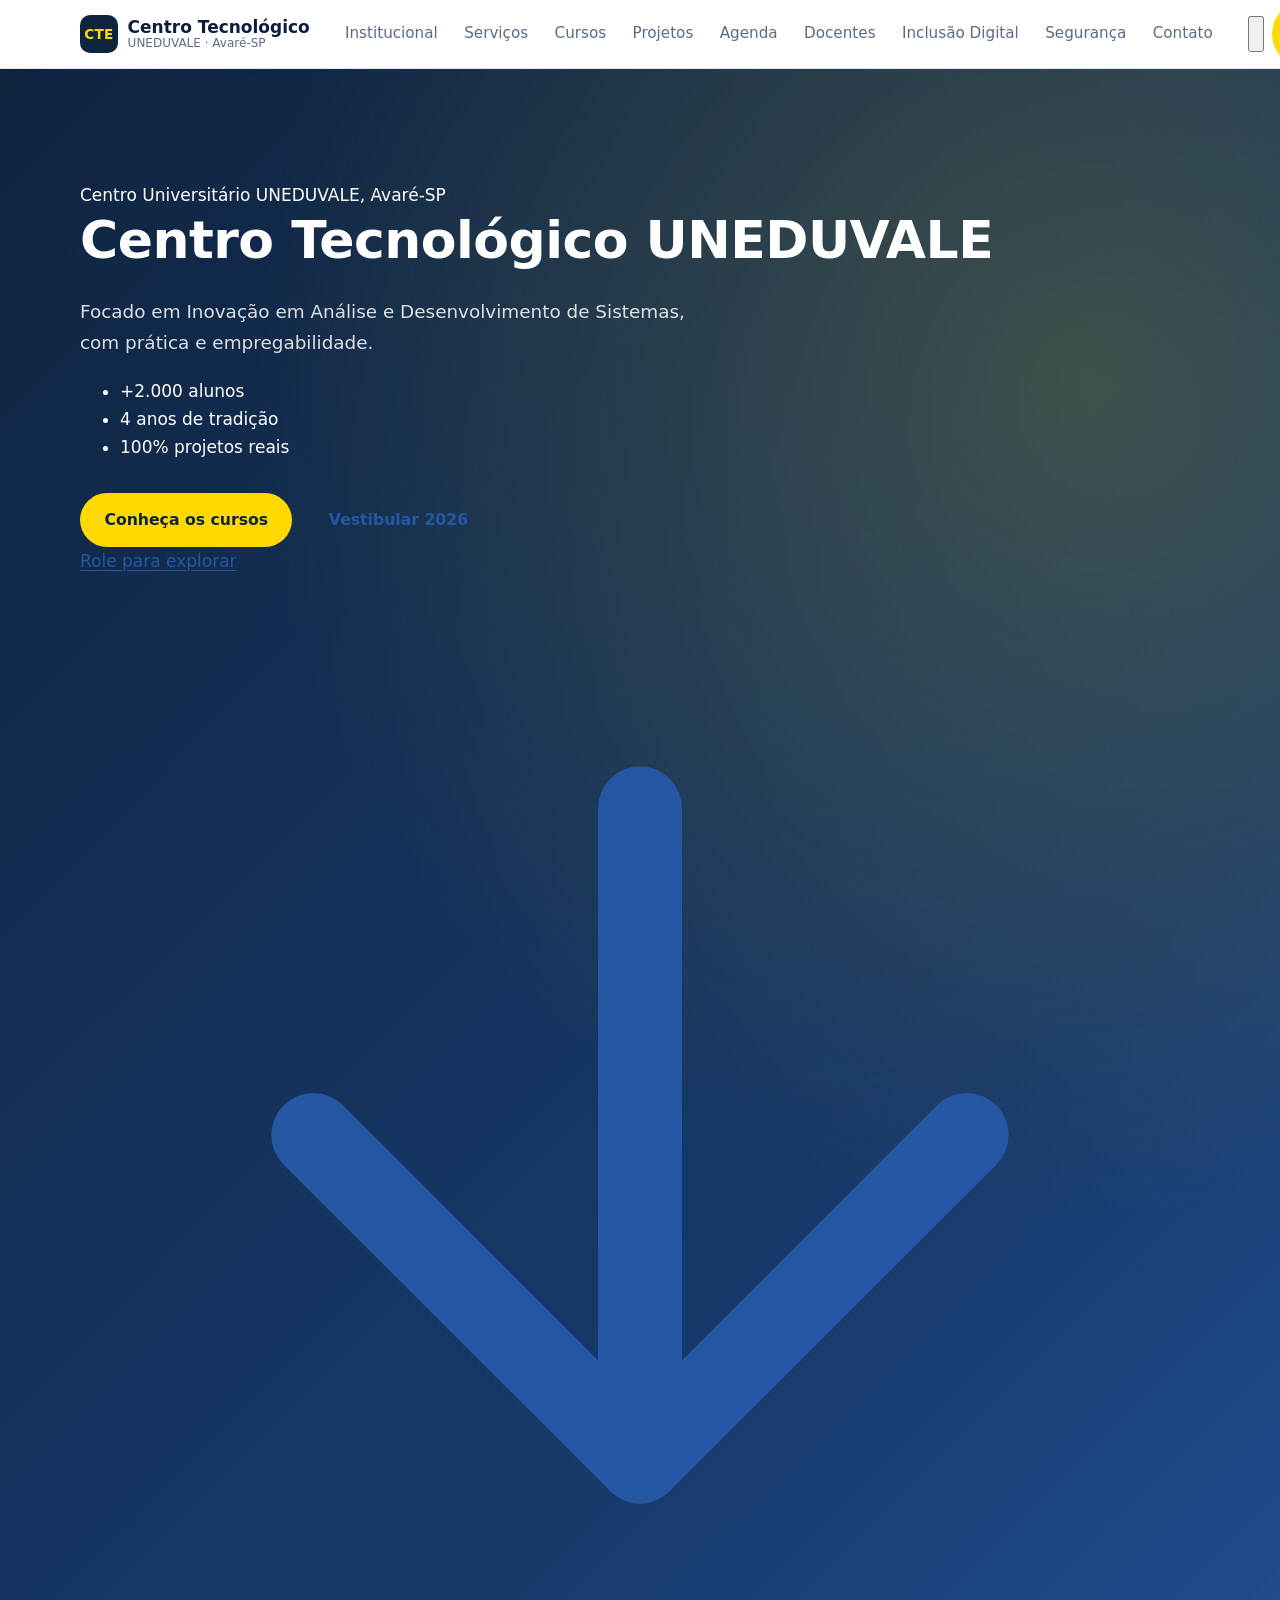
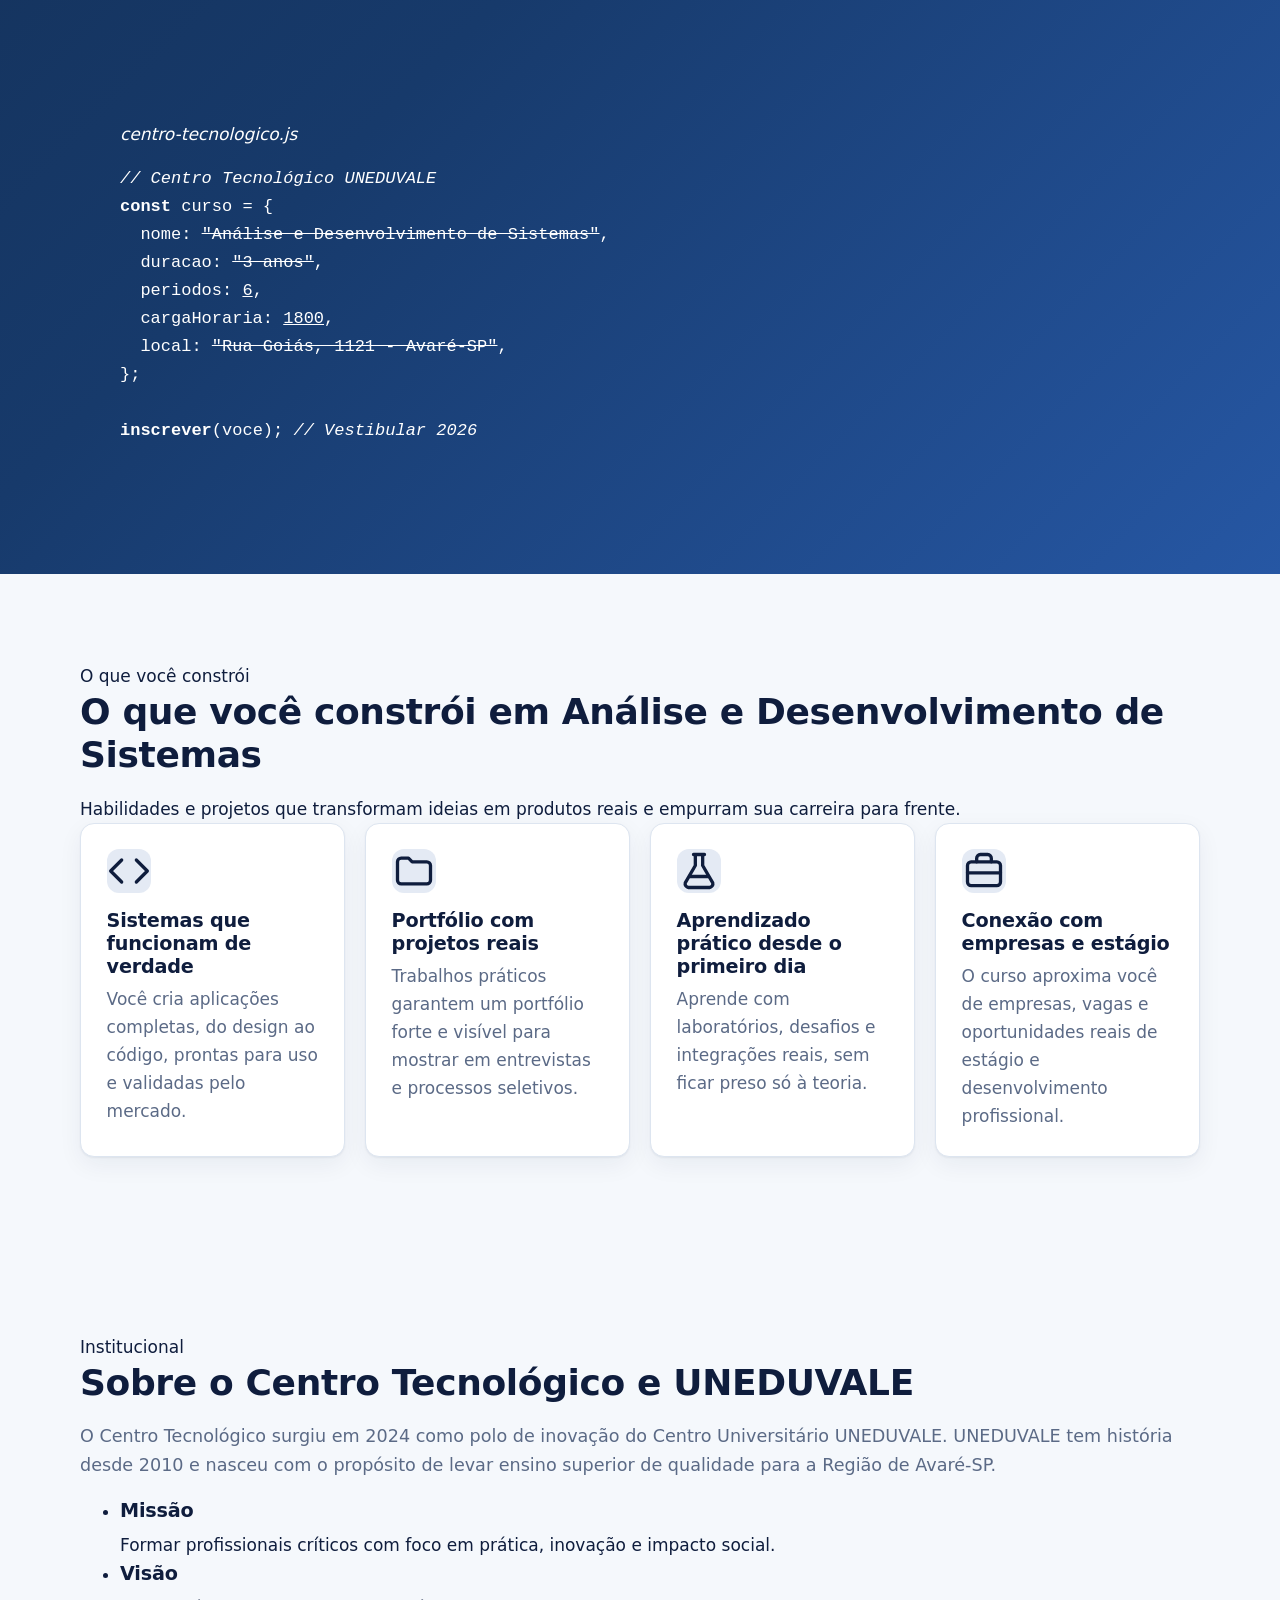
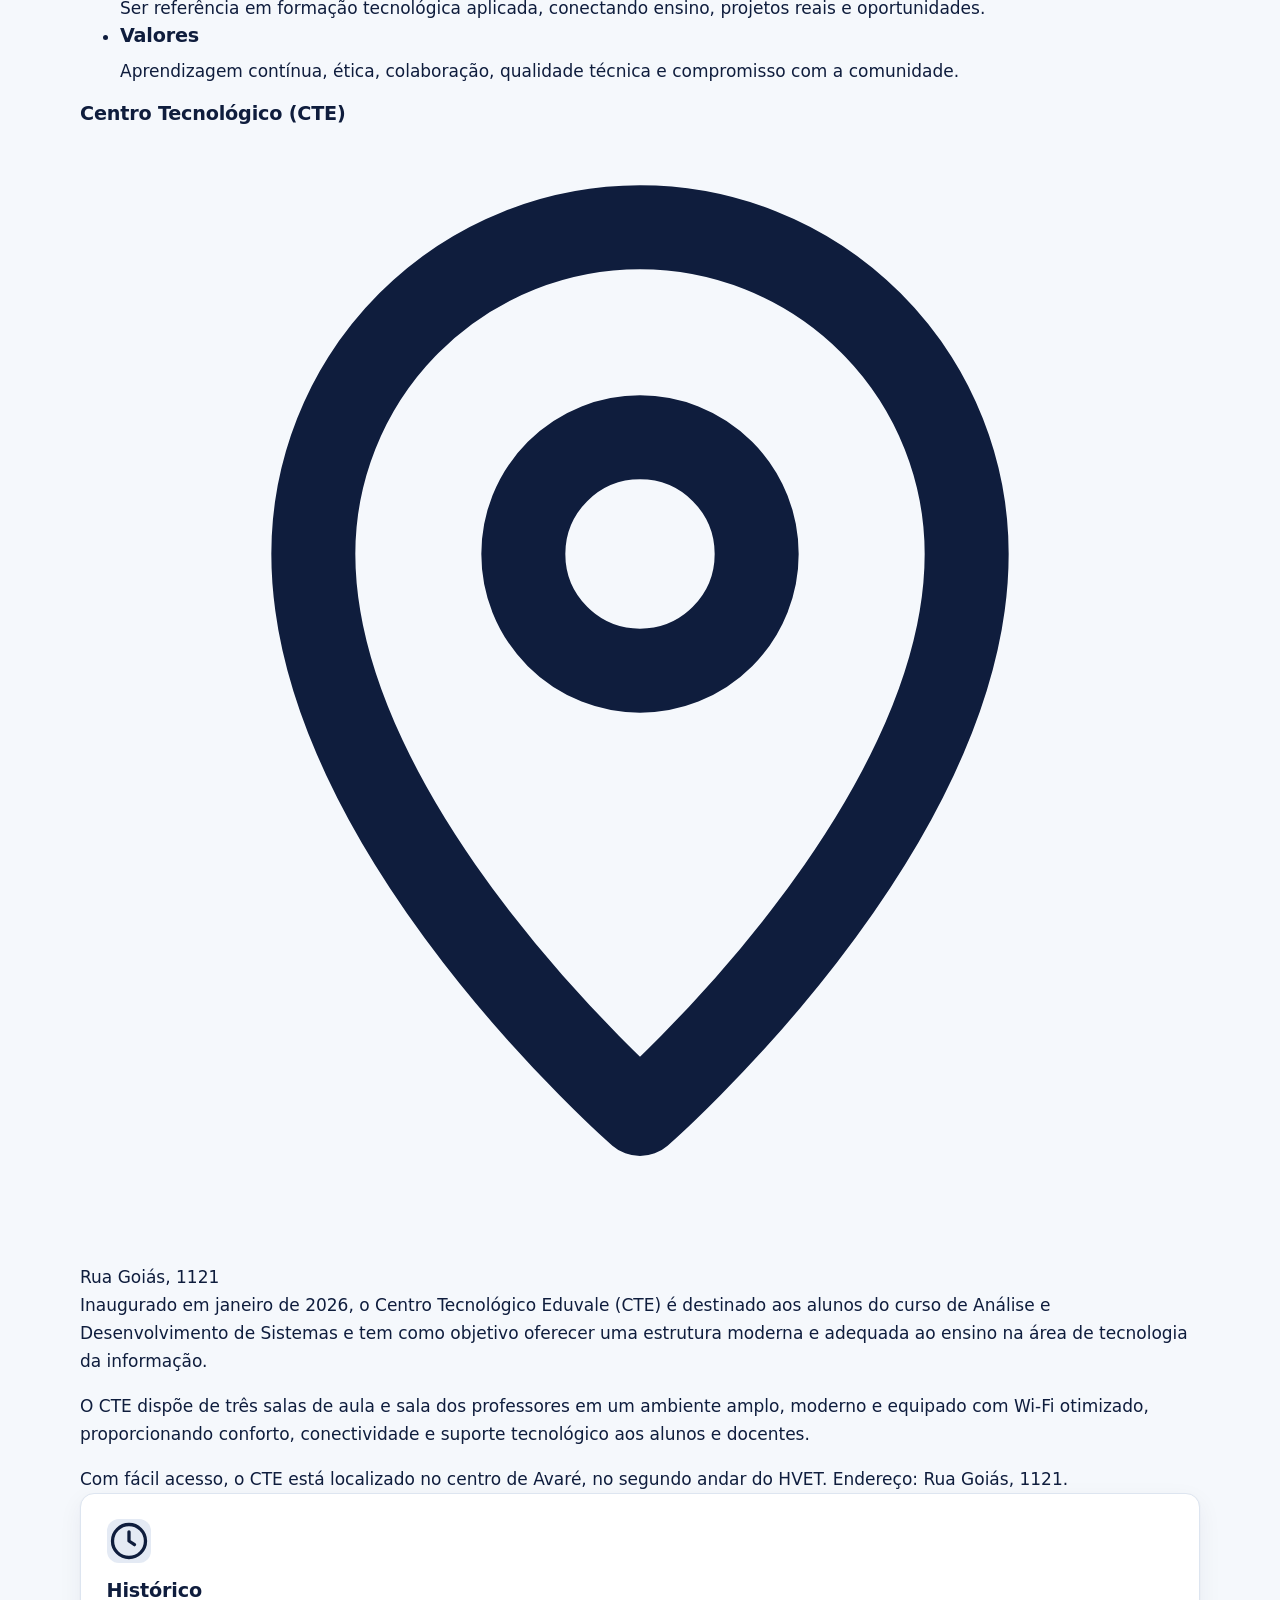
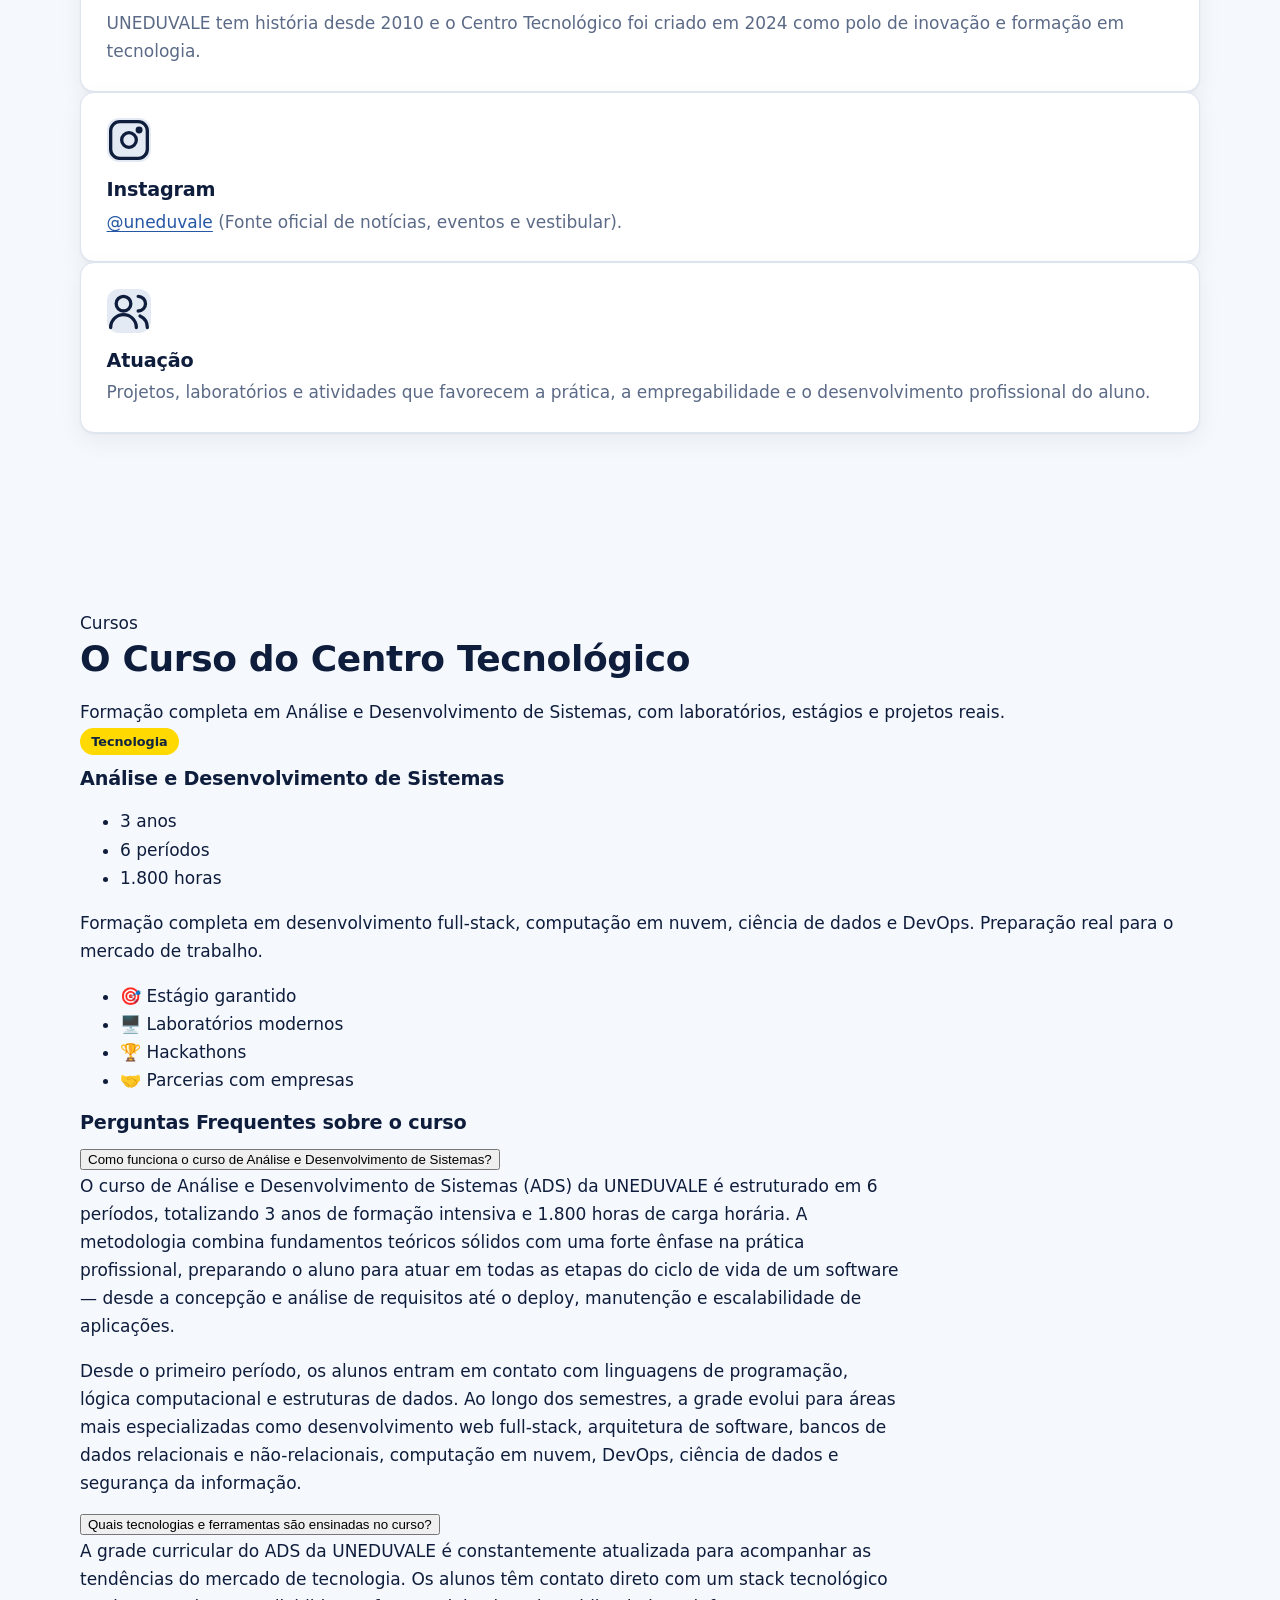
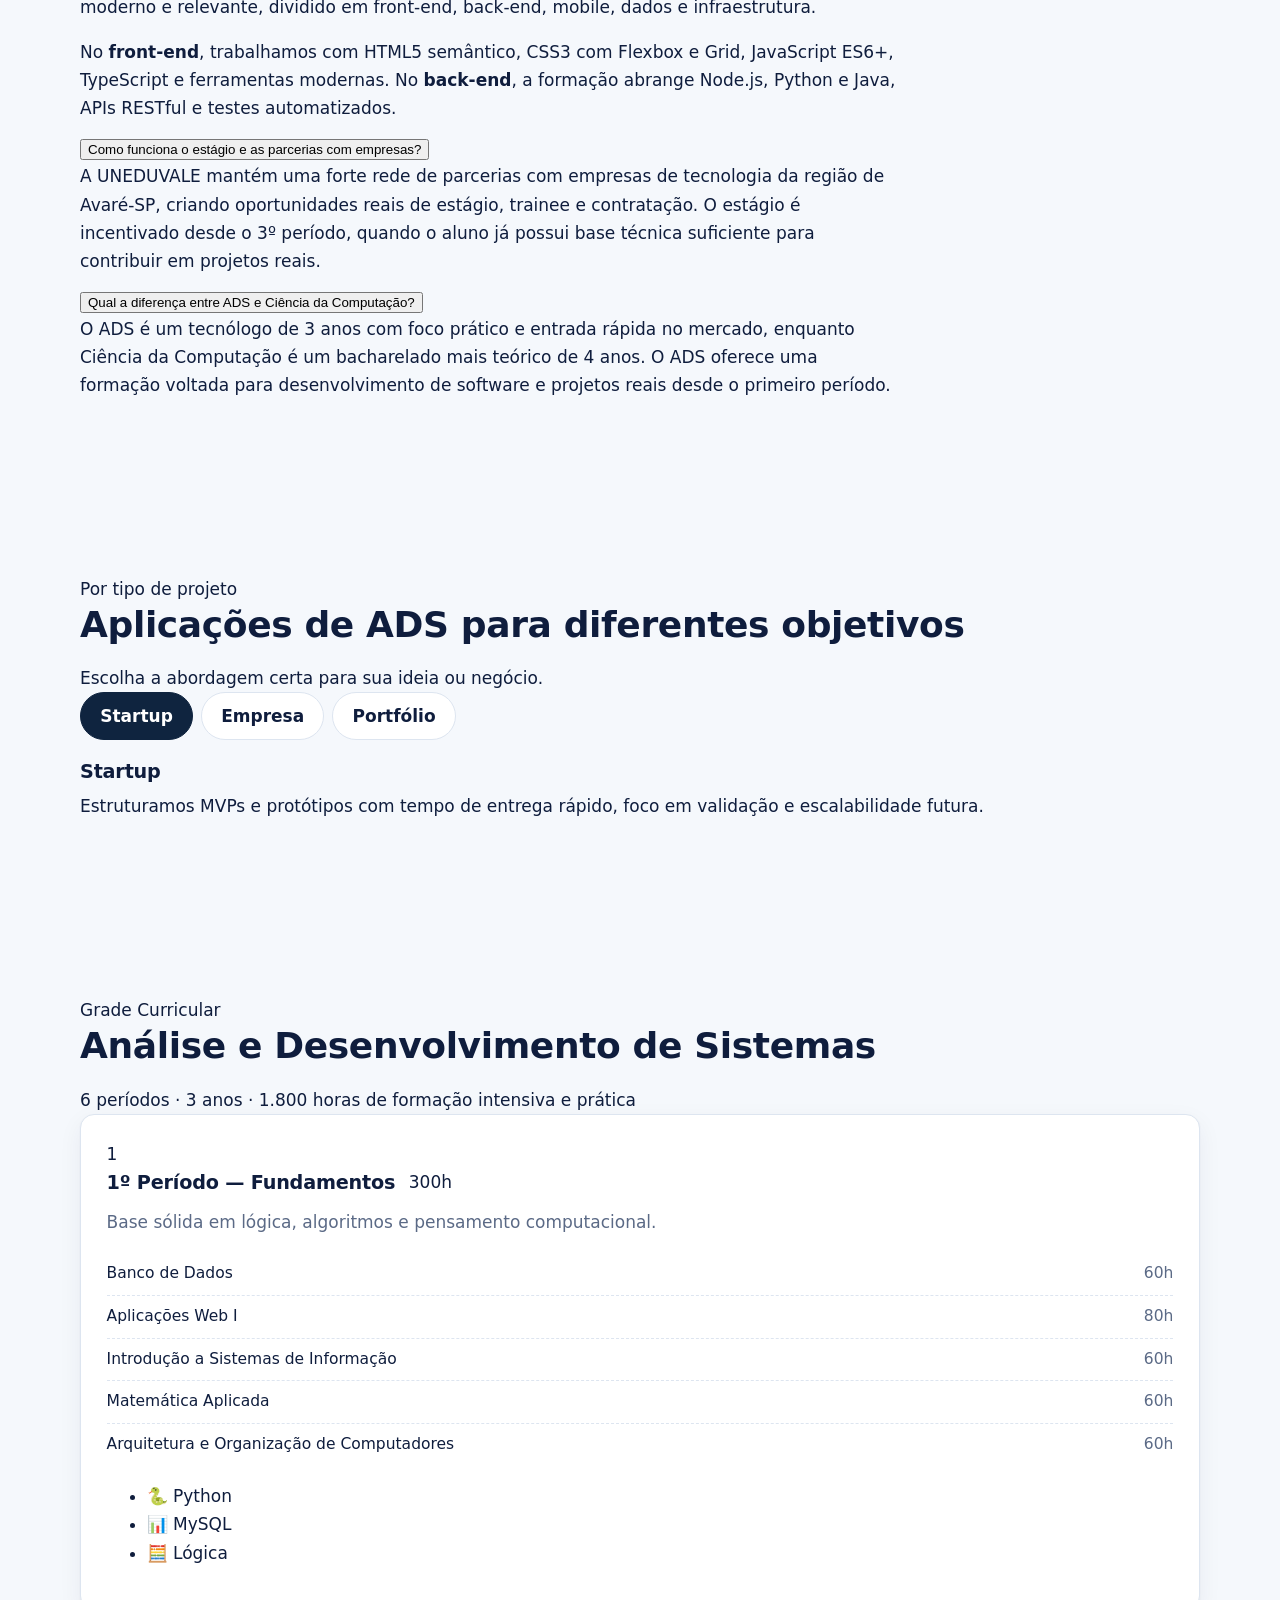
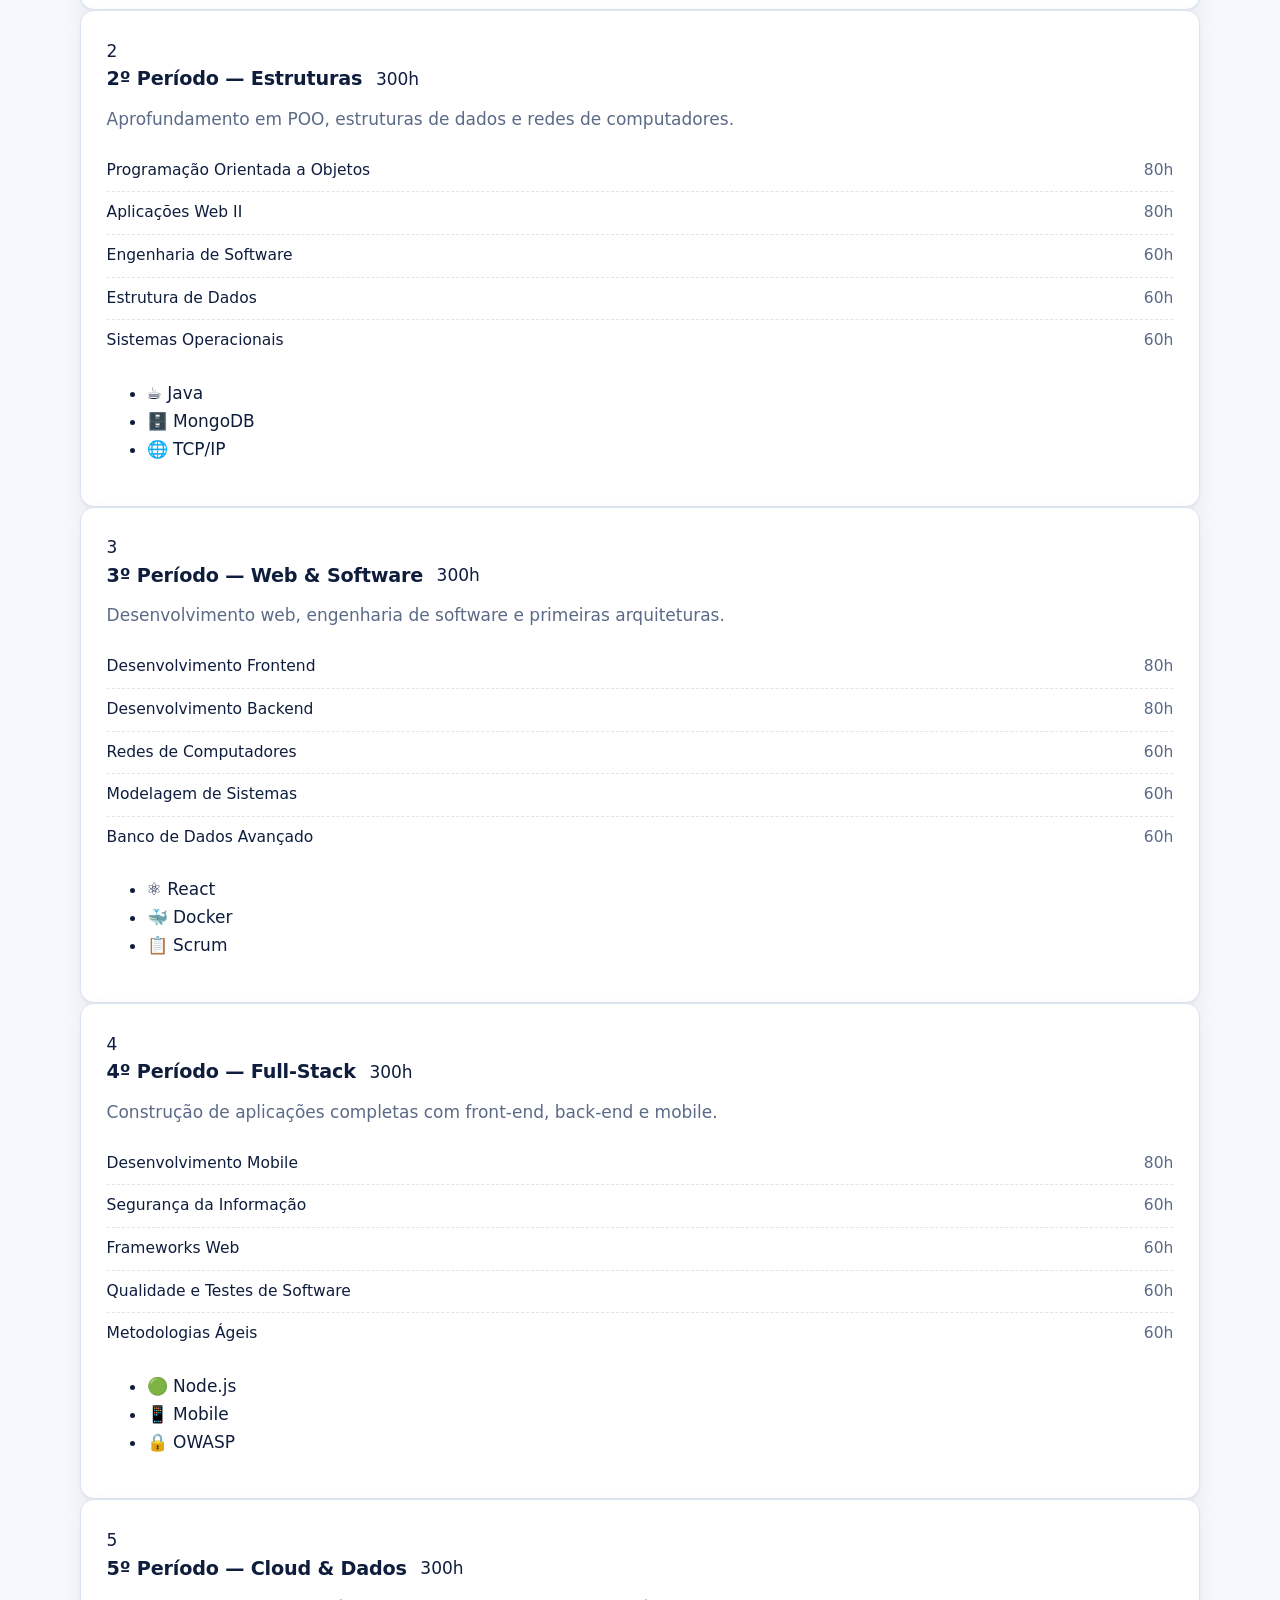
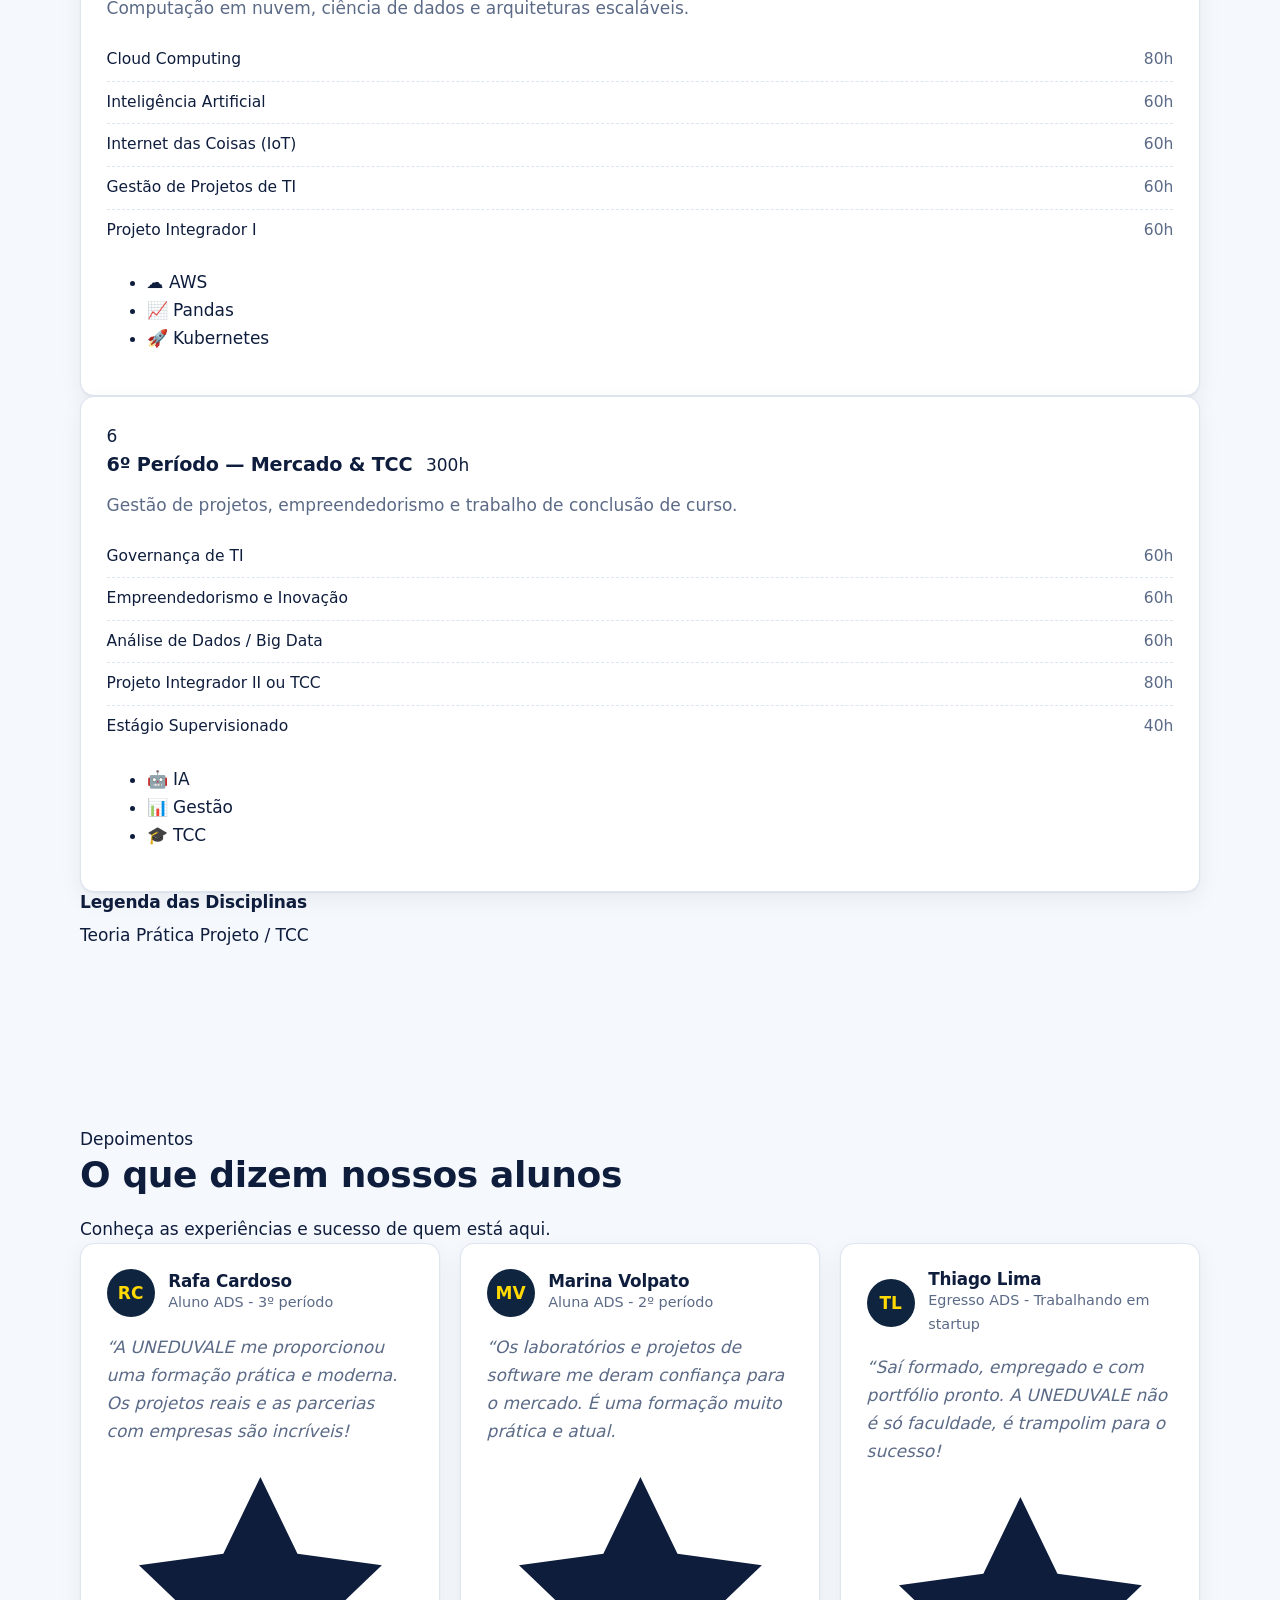
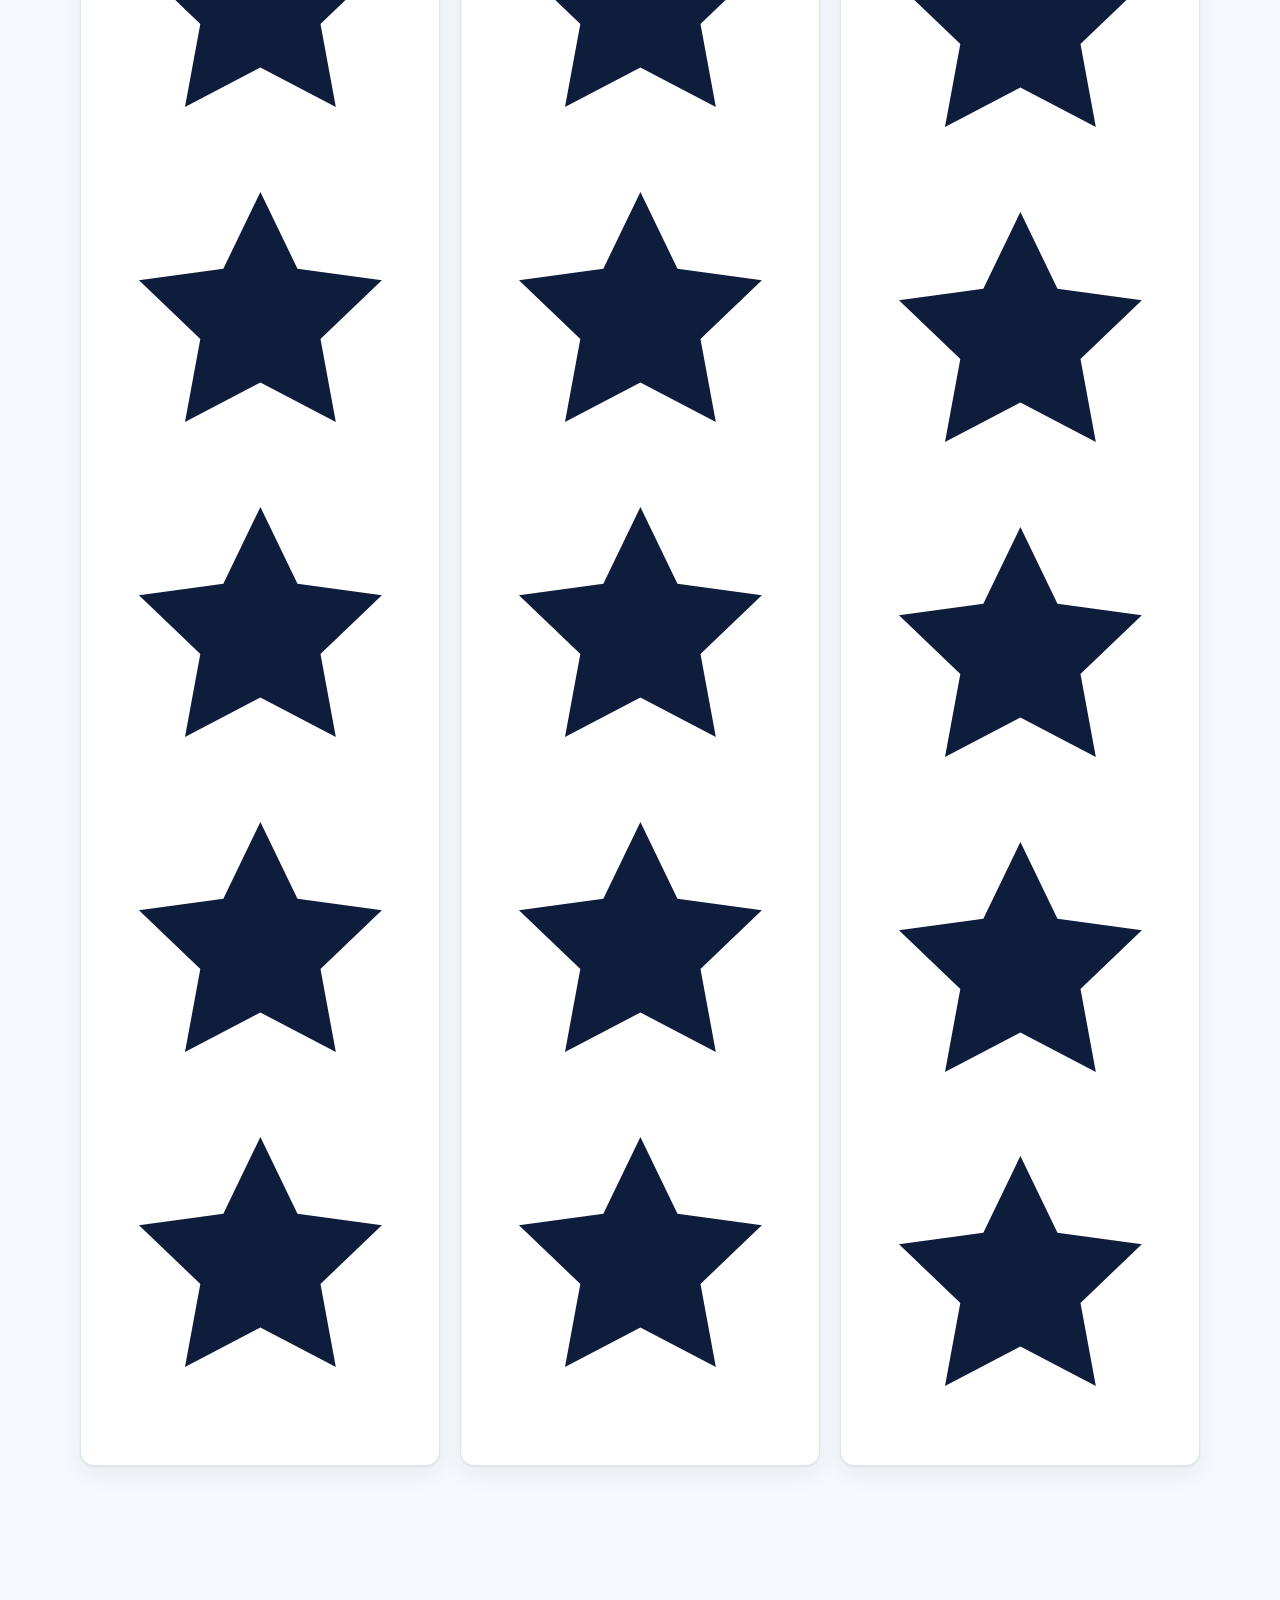
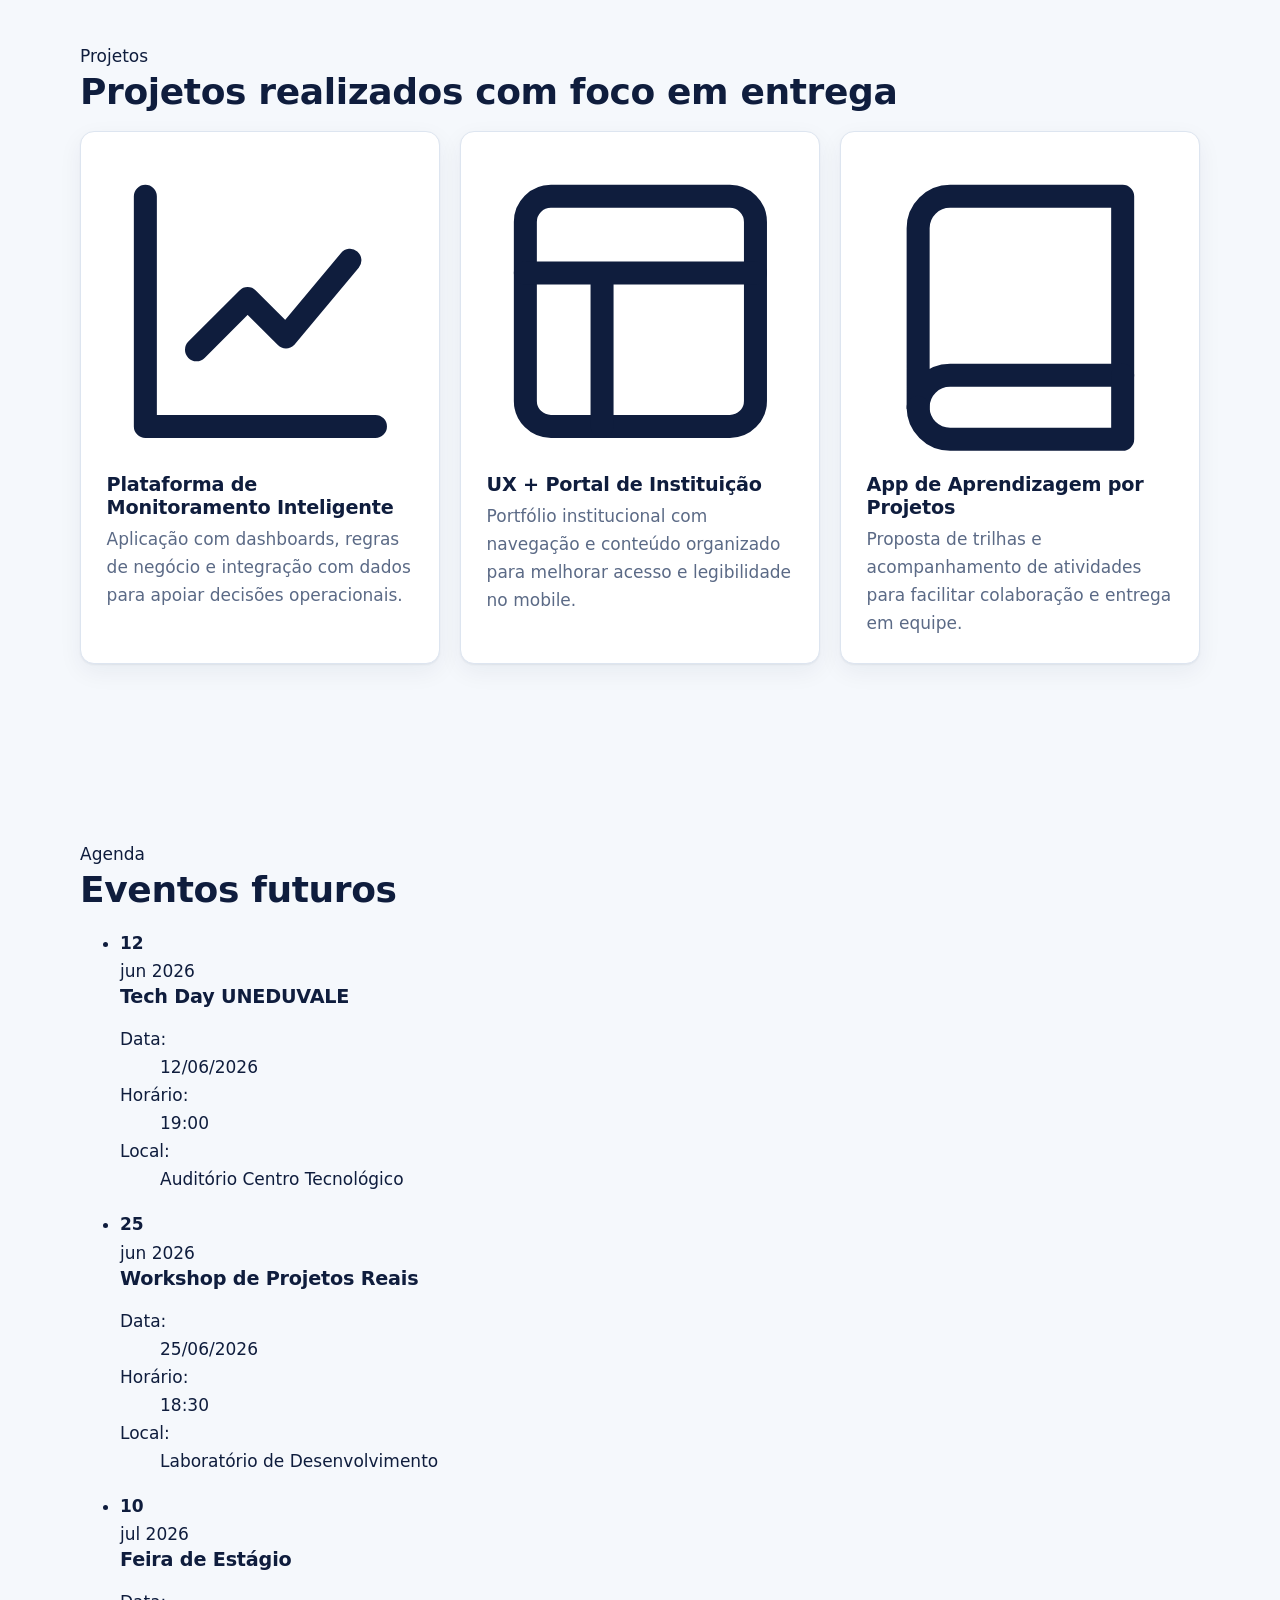
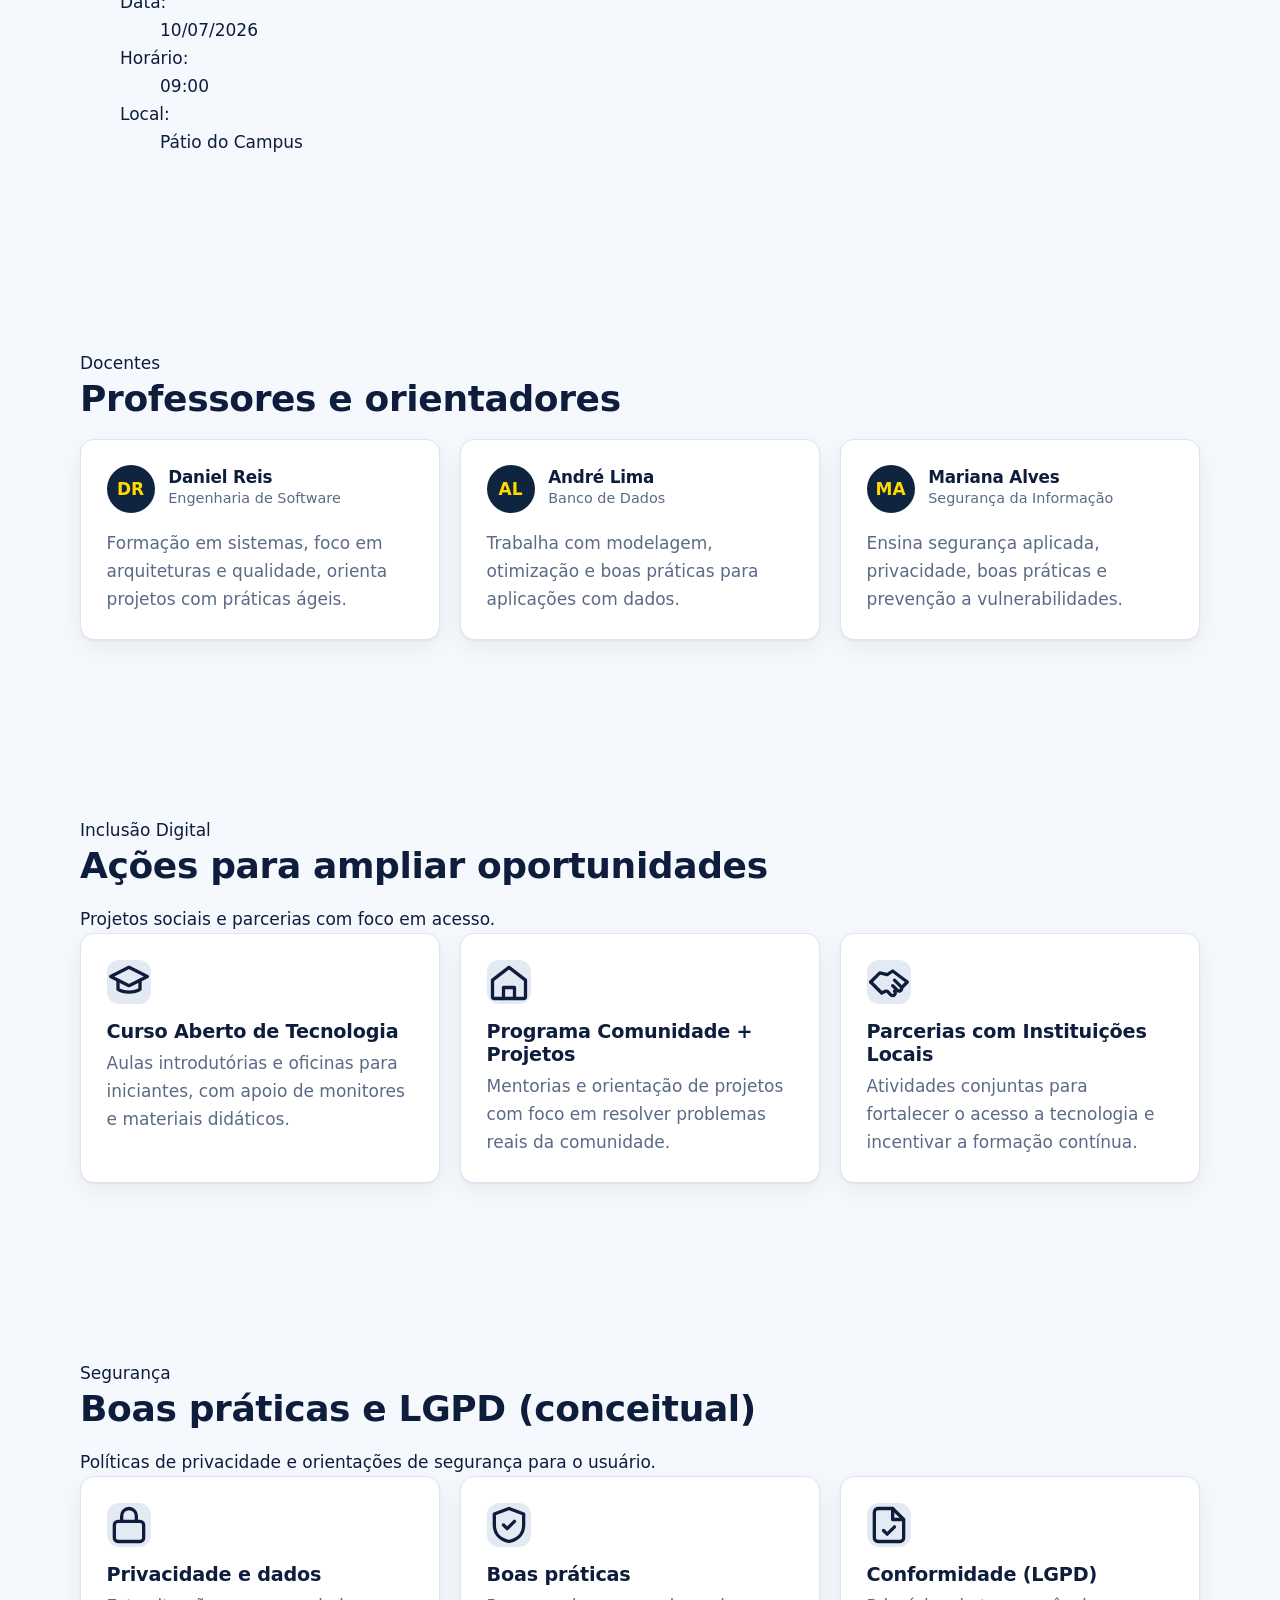
==== commit c46813ec: "Restaura o conteúdo original das páginas Volta os textos, seções e números do commit 68fc398 que tin" ====
--- a/index.html
+++ b/index.html
@@ -3,303 +3,816 @@
 <head>
   <meta charset="UTF-8" />
   <meta name="viewport" content="width=device-width, initial-scale=1.0" />
-  <title>Centro Tecnológico UNEDUVALE | Avaré-SP</title>
-  <meta name="description" content="Centro Tecnológico UNEDUVALE em Avaré-SP: curso de Análise e Desenvolvimento de Sistemas com prática, projetos reais e conexão com o mercado." />
+  <title>Centro Tecnológico | UNEDUVALE</title>
+  <meta name="description" content="Centro Tecnológico UNEDUVALE em Avaré-SP: Análise e Desenvolvimento de Sistemas com prática, projetos reais e empregabilidade." />
   <meta name="theme-color" content="#0f243f" />
   <script>
     (function () {
-      document.documentElement.classList.add('js');
-      var t = null;
+      var d = document.documentElement, t = null;
+      d.classList.add('js');
       try { t = localStorage.getItem('theme'); } catch (e) {}
       if (!t) t = window.matchMedia('(prefers-color-scheme: dark)').matches ? 'dark' : 'light';
-      document.documentElement.dataset.theme = t;
+      d.dataset.theme = t;
     })();
   </script>
   <link rel="preconnect" href="https://fonts.googleapis.com" />
   <link rel="preconnect" href="https://fonts.gstatic.com" crossorigin />
-  <link href="https://fonts.googleapis.com/css2?family=Outfit:wght@400;500;600;700&display=swap" rel="stylesheet" />
+  <link href="https://fonts.googleapis.com/css2?family=Bricolage+Grotesque:opsz,wght@12..96,500..800&family=Instrument+Sans:wght@400..700&display=swap" rel="stylesheet" />
   <link rel="stylesheet" href="styles.css" />
   <script src="app.js" defer></script>
 </head>
 <body>
   <a class="skip-link" href="#conteudo">Pular para o conteúdo</a>
+  <div class="read-progress" aria-hidden="true"></div>
 
   <header class="site-header">
     <div class="container header-inner">
-      <a href="index.html" class="brand" aria-label="Centro Tecnológico UNEDUVALE — página inicial">
+      <a href="index.html" class="brand" aria-label="Centro Tecnológico UNEDUVALE, página inicial">
           <span class="brand-mark" aria-hidden="true">CTE</span>
           <span>Centro Tecnológico<small>UNEDUVALE · Avaré-SP</small></span>
         </a>
 
       <nav class="main-nav" id="mainNav" aria-label="Principal">
-          <a href="index.html" aria-current="page">Início</a>
-          <a href="cursos.html">Cursos</a>
-          <a href="projetos.html">Projetos</a>
-          <a href="agenda.html">Agenda</a>
-          <a href="docentes.html">Docentes</a>
-          <a href="inclusao.html">Inclusão Digital</a>
-          <a href="seguranca.html">Segurança</a>
-          <a href="contato.html">Contato</a>
+        <a href="#sobre">Institucional</a>
+        <a href="#solucoes">Serviços</a>
+        <a href="#cursos">Cursos</a>
+        <a href="#projetos">Projetos</a>
+        <a href="#agenda">Agenda</a>
+        <a href="#docentes">Docentes</a>
+        <a href="#inclusao">Inclusão Digital</a>
+        <a href="#seguranca">Segurança</a>
+        <a href="#contato">Contato</a>
       </nav>
 
       <div class="header-actions">
-        <button type="button" class="icon-btn theme-toggle" aria-label="Alternar tema">
-          <svg class="icon-moon" viewBox="0 0 24 24" fill="none" stroke="currentColor" stroke-width="2" stroke-linecap="round" stroke-linejoin="round" aria-hidden="true"><path d="M21 12.8A9 9 0 1 1 11.2 3a7 7 0 0 0 9.8 9.8z"/></svg>
-          <svg class="icon-sun" viewBox="0 0 24 24" fill="none" stroke="currentColor" stroke-width="2" stroke-linecap="round" aria-hidden="true"><circle cx="12" cy="12" r="4"/><path d="M12 2v2M12 20v2M4.9 4.9l1.4 1.4M17.7 17.7l1.4 1.4M2 12h2M20 12h2M4.9 19.1l1.4-1.4M17.7 6.3l1.4-1.4"/></svg>
+        <button type="button" class="theme-switch" aria-label="Alternar tema">
+          <span class="thumb">
+            <svg class="icon-sun" viewBox="0 0 24 24" fill="none" stroke="currentColor" stroke-width="2.4" stroke-linecap="round" aria-hidden="true"><circle cx="12" cy="12" r="4"/><path d="M12 2v2M12 20v2M4.9 4.9l1.4 1.4M17.7 17.7l1.4 1.4M2 12h2M20 12h2M4.9 19.1l1.4-1.4M17.7 6.3l1.4-1.4"/></svg>
+            <svg class="icon-moon" viewBox="0 0 24 24" fill="currentColor" aria-hidden="true"><path d="M21 12.8A9 9 0 1 1 11.2 3a7 7 0 0 0 9.8 9.8z"/></svg>
+          </span>
         </button>
-        <a class="btn btn-primary btn-sm" href="vestibular.html">Inscreva-se</a>
-        <button type="button" class="icon-btn menu-toggle" aria-controls="mainNav" aria-expanded="false" aria-label="Abrir menu">
-          <svg viewBox="0 0 24 24" fill="none" stroke="currentColor" stroke-width="2" stroke-linecap="round" aria-hidden="true"><path d="M4 6h16M4 12h16M4 18h16"/></svg>
+        <a class="btn btn-primary btn-sm" href="#vestibular">Inscreva-se</a>
+        <button type="button" class="menu-toggle" aria-controls="mainNav" aria-expanded="false" aria-label="Abrir menu">
+          <span class="bars" aria-hidden="true"><span></span><span></span><span></span></span>
         </button>
       </div>
     </div>
   </header>
+  <div class="nav-overlay" aria-hidden="true"></div>
 
   <main id="conteudo">
-<section class="hero">
-      <div class="container">
-        <span class="eyebrow">Centro Universitário UNEDUVALE</span>
-        <h1>Centro Tecnológico<br /><span class="highlight">UNEDUVALE</span></h1>
-        <p>Análise e Desenvolvimento de Sistemas com foco em inovação, prática desde o primeiro período e empregabilidade.</p>
+<section id="hero" class="hero">
+      <span class="blob blob-1" aria-hidden="true"></span>
+      <span class="blob blob-2" aria-hidden="true"></span>
+      <span class="blob blob-3" aria-hidden="true"></span>
+      <div class="container hero-grid">
+      <div class="hero-in">
+        <span class="hero-kicker"><span class="dot" aria-hidden="true"></span>Centro Universitário UNEDUVALE, Avaré-SP</span>
+        <h1>Centro Tecnológico UNEDUVALE</h1>
+        <p class="hero-subtitle">Focado em <span class="rotating-word" data-words="Inovação,Prática,Empregabilidade,Tecnologia,Sucesso">Inovação</span> em Análise e Desenvolvimento de Sistemas, com prática e empregabilidade.</p>
+        <ul class="hero-badges">
+          <li>+2.000 alunos</li>
+          <li>4 anos de tradição</li>
+          <li>100% projetos reais</li>
+        </ul>
         <div class="hero-actions">
-          <a class="btn btn-primary" href="cursos.html">Conheça o curso</a>
-          <a class="btn btn-outline" href="vestibular.html">Vestibular</a>
-        </div>
-        <ul class="hero-facts">
-          <li><strong>+2.000</strong> alunos na UNEDUVALE</li>
-          <li><strong>Desde 2010</strong> em Avaré-SP</li>
-          <li><strong>Projetos reais</strong> durante o curso</li>
-        </ul>
-      </div>
-    </section>
-
-    <section class="section">
-      <div class="container">
-        <div class="section-heading">
-          <span class="eyebrow">O que você constrói</span>
-          <h2>Da ideia ao sistema funcionando</h2>
-          <p class="lead">Habilidades e projetos que transformam ideias em produtos reais e impulsionam sua carreira.</p>
-        </div>
-        <div class="grid">
-          <article class="card reveal">
-            <div class="card-icon" aria-hidden="true">💻</div>
-            <h3>Sistemas que funcionam</h3>
-            <p>Aplicações completas, do design ao código, prontas para uso.</p>
-          </article>
-          <article class="card reveal">
-            <div class="card-icon" aria-hidden="true">📁</div>
+          <a class="btn btn-primary" href="#cursos" data-magnetic>Conheça os cursos</a>
+          <a class="btn btn-ghost" href="#vestibular" data-magnetic>Vestibular 2026</a>
+        </div>
+        <a class="scroll-cue" href="#solucoes">Role para explorar <svg viewBox="0 0 24 24" fill="none" stroke="currentColor" stroke-width="1.8" stroke-linecap="round" stroke-linejoin="round" aria-hidden="true"><path d="M12 5v14M5 12l7 7 7-7"/></svg></a>
+      </div>
+      <figure class="code-window" aria-hidden="true">
+        <div class="code-bar"><span></span><span></span><span></span><em>centro-tecnologico.js</em></div>
+<pre><code><span class="ln"><i class="c">// Centro Tecnológico UNEDUVALE</i></span>
+<span class="ln"><b class="k">const</b> curso = {</span>
+<span class="ln">  nome: <s>"Análise e Desenvolvimento de Sistemas"</s>,</span>
+<span class="ln">  duracao: <s>"3 anos"</s>,</span>
+<span class="ln">  periodos: <u>6</u>,</span>
+<span class="ln">  cargaHoraria: <u>1800</u>,</span>
+<span class="ln">  local: <s>"Rua Goiás, 1121 - Avaré-SP"</s>,</span>
+<span class="ln">};</span>
+<span class="ln"> </span>
+<span class="ln"><b class="f">inscrever</b>(voce); <i class="c">// Vestibular 2026</i><span class="caret"></span></span></code></pre>
+      </figure>
+      </div>
+    </section>
+
+    <section id="solucoes" class="section">
+      <div class="container">
+        <div class="heading  reveal">
+          <span class="kicker">O que você constrói</span>
+          <h2>O que você constrói em Análise e Desenvolvimento de Sistemas</h2>
+          <p>Habilidades e projetos que transformam ideias em produtos reais e empurram sua carreira para frente.</p>
+        </div>
+        <div class="grid" data-stagger>
+          <article class="card glow lift" data-tilt>
+            <div class="card-icon"><svg viewBox="0 0 24 24" fill="none" stroke="currentColor" stroke-width="1.8" stroke-linecap="round" stroke-linejoin="round" aria-hidden="true"><polyline points="16 18 22 12 16 6"/><polyline points="8 6 2 12 8 18"/></svg></div>
+            <h3>Sistemas que funcionam de verdade</h3>
+            <p>Você cria aplicações completas, do design ao código, prontas para uso e validadas pelo mercado.</p>
+          </article>
+          <article class="card glow lift" data-tilt>
+            <div class="card-icon"><svg viewBox="0 0 24 24" fill="none" stroke="currentColor" stroke-width="1.8" stroke-linecap="round" stroke-linejoin="round" aria-hidden="true"><path d="M3 7a2 2 0 0 1 2-2h4l2 2h8a2 2 0 0 1 2 2v8a2 2 0 0 1-2 2H5a2 2 0 0 1-2-2z"/></svg></div>
             <h3>Portfólio com projetos reais</h3>
-            <p>Trabalhos práticos que você mostra em entrevistas e processos seletivos.</p>
-          </article>
-          <article class="card reveal">
-            <div class="card-icon" aria-hidden="true">🧪</div>
-            <h3>Prática desde o início</h3>
-            <p>Laboratórios, desafios e integrações reais, sem ficar preso só à teoria.</p>
-          </article>
-          <article class="card reveal">
-            <div class="card-icon" aria-hidden="true">🤝</div>
-            <h3>Conexão com empresas</h3>
-            <p>Aproximação com vagas e oportunidades de estágio na região.</p>
-          </article>
-        </div>
-      </div>
-    </section>
-
-    <section class="section section-alt" id="sobre">
-      <div class="container">
-        <div class="split">
+            <p>Trabalhos práticos garantem um portfólio forte e visível para mostrar em entrevistas e processos seletivos.</p>
+          </article>
+          <article class="card glow lift" data-tilt>
+            <div class="card-icon"><svg viewBox="0 0 24 24" fill="none" stroke="currentColor" stroke-width="1.8" stroke-linecap="round" stroke-linejoin="round" aria-hidden="true"><path d="M9 3h6M10 3v6L4.5 18.5A2 2 0 0 0 6.2 21h11.6a2 2 0 0 0 1.7-2.5L14 9V3"/><path d="M7 15h10"/></svg></div>
+            <h3>Aprendizado prático desde o primeiro dia</h3>
+            <p>Aprende com laboratórios, desafios e integrações reais, sem ficar preso só à teoria.</p>
+          </article>
+          <article class="card glow lift" data-tilt>
+            <div class="card-icon"><svg viewBox="0 0 24 24" fill="none" stroke="currentColor" stroke-width="1.8" stroke-linecap="round" stroke-linejoin="round" aria-hidden="true"><rect x="3" y="7" width="18" height="13" rx="2"/><path d="M8 7V5a2 2 0 0 1 2-2h4a2 2 0 0 1 2 2v2M3 13h18"/></svg></div>
+            <h3>Conexão com empresas e estágio</h3>
+            <p>O curso aproxima você de empresas, vagas e oportunidades reais de estágio e desenvolvimento profissional.</p>
+          </article>
+        </div>
+      </div>
+    </section>
+
+    <section id="sobre" class="section section-tint">
+      <div class="container">
+        <div class="about-intro">
           <div class="reveal">
-            <span class="eyebrow">Institucional</span>
-            <h2>Sobre o Centro Tecnológico</h2>
-            <p class="lead">A UNEDUVALE tem história desde 2010 e nasceu com o propósito de levar ensino superior de qualidade para a região de Avaré-SP.</p>
-            <p>O Centro Tecnológico é o polo de inovação da instituição: um espaço dedicado ao curso de Análise e Desenvolvimento de Sistemas, com projetos, laboratórios e atividades que favorecem a prática e o desenvolvimento profissional do aluno.</p>
-          </div>
-          <aside class="feature-box reveal">
-            <h3>Centro Tecnológico Eduvale (CTE)</h3>
-            <p>Inaugurado em janeiro de 2026, o CTE conta com três salas de aula e sala dos professores em um ambiente amplo, moderno e com Wi-Fi otimizado.</p>
-            <p><strong>Endereço:</strong> Rua Goiás, 1121 — 2º andar do HVET, centro de Avaré-SP.</p>
-          </aside>
-        </div>
-
-        <div class="grid" style="margin-top: 2.5rem;">
-          <article class="card reveal">
-            <h3>Missão</h3>
-            <p>Formar profissionais críticos com foco em prática, inovação e impacto social.</p>
-          </article>
-          <article class="card reveal">
-            <h3>Visão</h3>
-            <p>Ser referência em formação tecnológica aplicada, conectando ensino, projetos reais e oportunidades.</p>
-          </article>
-          <article class="card reveal">
-            <h3>Valores</h3>
-            <p>Aprendizagem contínua, ética, colaboração, qualidade técnica e compromisso com a comunidade.</p>
-          </article>
-        </div>
-      </div>
-    </section>
-
-    <section class="section">
-      <div class="container">
-        <div class="section-heading">
-          <span class="eyebrow">Nosso curso</span>
-          <h2>Análise e Desenvolvimento de Sistemas</h2>
-        </div>
-        <article class="course-card reveal">
+            <span class="kicker">Institucional</span>
+            <h2>Sobre o Centro Tecnológico e UNEDUVALE</h2>
+            <p class="lead">O Centro Tecnológico surgiu em 2024 como polo de inovação do Centro Universitário UNEDUVALE. UNEDUVALE tem história desde 2010 e nasceu com o propósito de levar ensino superior de qualidade para a Região de Avaré-SP.</p>
+          </div>
+          <ul class="pillars" data-stagger>
+            <li><h3>Missão</h3><p>Formar profissionais críticos com foco em prática, inovação e impacto social.</p></li>
+            <li><h3>Visão</h3><p>Ser referência em formação tecnológica aplicada, conectando ensino, projetos reais e oportunidades.</p></li>
+            <li><h3>Valores</h3><p>Aprendizagem contínua, ética, colaboração, qualidade técnica e compromisso com a comunidade.</p></li>
+          </ul>
+        </div>
+
+        <article class="cte-panel reveal">
+          <div>
+            <h3>Centro Tecnológico (CTE)</h3>
+            <p class="cte-address"><svg viewBox="0 0 24 24" fill="none" stroke="currentColor" stroke-width="1.8" stroke-linecap="round" stroke-linejoin="round" aria-hidden="true"><path d="M12 21s7-6.1 7-12a7 7 0 0 0-14 0c0 5.9 7 12 7 12z"/><circle cx="12" cy="9" r="2.5"/></svg> Rua Goiás, 1121</p>
+          </div>
+          <div>
+            <p>Inaugurado em janeiro de 2026, o Centro Tecnológico Eduvale (CTE) é destinado aos alunos do curso de Análise e Desenvolvimento de Sistemas e tem como objetivo oferecer uma estrutura moderna e adequada ao ensino na área de tecnologia da informação.</p>
+            <p>O CTE dispõe de três salas de aula e sala dos professores em um ambiente amplo, moderno e equipado com Wi‑Fi otimizado, proporcionando conforto, conectividade e suporte tecnológico aos alunos e docentes.</p>
+            <p>Com fácil acesso, o CTE está localizado no centro de Avaré, no segundo andar do HVET. Endereço: Rua Goiás, 1121.</p>
+          </div>
+        </article>
+
+        <div class="mini-grid" data-stagger>
+          <article class="card glow lift">
+            <div class="card-icon"><svg viewBox="0 0 24 24" fill="none" stroke="currentColor" stroke-width="1.8" stroke-linecap="round" stroke-linejoin="round" aria-hidden="true"><circle cx="12" cy="12" r="9"/><path d="M12 7v5l3 2"/></svg></div>
+            <h3>Histórico</h3>
+            <p>UNEDUVALE tem história desde 2010 e o Centro Tecnológico foi criado em 2024 como polo de inovação e formação em tecnologia.</p>
+          </article>
+          <article class="card glow lift">
+            <div class="card-icon"><svg viewBox="0 0 24 24" fill="none" stroke="currentColor" stroke-width="1.8" stroke-linecap="round" stroke-linejoin="round" aria-hidden="true"><rect x="2" y="2" width="20" height="20" rx="5"/><circle cx="12" cy="12" r="4"/><circle cx="17.5" cy="6.5" r="1" fill="currentColor"/></svg></div>
+            <h3>Instagram</h3>
+            <p><a href="https://www.instagram.com/uneduvale" target="_blank" rel="noopener">@uneduvale</a> (Fonte oficial de notícias, eventos e vestibular).</p>
+          </article>
+          <article class="card glow lift">
+            <div class="card-icon"><svg viewBox="0 0 24 24" fill="none" stroke="currentColor" stroke-width="1.8" stroke-linecap="round" stroke-linejoin="round" aria-hidden="true"><circle cx="9" cy="8" r="4"/><path d="M2 21a7 7 0 0 1 14 0"/><path d="M17 4a4 4 0 0 1 0 8M22 21a7 7 0 0 0-4-6.3"/></svg></div>
+            <h3>Atuação</h3>
+            <p>Projetos, laboratórios e atividades que favorecem a prática, a empregabilidade e o desenvolvimento profissional do aluno.</p>
+          </article>
+        </div>
+      </div>
+    </section>
+
+    <section id="cursos" class="section">
+      <div class="container">
+        <div class="heading  reveal">
+          <span class="kicker">Cursos</span>
+          <h2>O Curso do Centro Tecnológico</h2>
+          <p>Formação completa em Análise e Desenvolvimento de Sistemas, com laboratórios, estágios e projetos reais.</p>
+        </div>
+        <article class="course reveal">
           <div>
             <span class="tag">Tecnologia</span>
-            <p class="facts">3 anos · 6 períodos · 1.800 horas</p>
-            <p>Formação em desenvolvimento full-stack, computação em nuvem, ciência de dados e DevOps, com preparação real para o mercado de trabalho.</p>
-            <a class="btn btn-primary" href="cursos.html">Ver grade curricular</a>
-          </div>
-          <ul class="pill-list" aria-label="Destaques do curso">
-            <li>🎯 Estágio supervisionado</li>
-            <li>🖥️ Laboratórios modernos</li>
-            <li>🏆 Hackathons</li>
-            <li>🤝 Parcerias com empresas</li>
+            <h3>Análise e Desenvolvimento de Sistemas</h3>
+            <ul class="facts"><li>3 anos</li><li>6 períodos</li><li>1.800 horas</li></ul>
+            <p>Formação completa em desenvolvimento full-stack, computação em nuvem, ciência de dados e DevOps. Preparação real para o mercado de trabalho.</p>
+          </div>
+          <ul class="highlights">
+            <li><span class="emoji" aria-hidden="true">🎯</span> Estágio garantido</li>
+            <li><span class="emoji" aria-hidden="true">🖥️</span> Laboratórios modernos</li>
+            <li><span class="emoji" aria-hidden="true">🏆</span> Hackathons</li>
+            <li><span class="emoji" aria-hidden="true">🤝</span> Parcerias com empresas</li>
           </ul>
         </article>
-      </div>
-    </section>
-
-    <section class="section section-alt">
-      <div class="container">
-        <div class="section-heading">
-          <span class="eyebrow">Por tipo de projeto</span>
-          <h2>ADS para diferentes objetivos</h2>
-          <p class="lead">Veja como o que você aprende se aplica a cada tipo de projeto.</p>
-        </div>
-        <div class="tabs" role="tablist" aria-label="Tipos de projeto">
-          <button type="button" class="tab" role="tab" id="tab-startup" aria-controls="panel-startup" aria-selected="true">Startup</button>
-          <button type="button" class="tab" role="tab" id="tab-empresa" aria-controls="panel-empresa" aria-selected="false" tabindex="-1">Empresa</button>
-          <button type="button" class="tab" role="tab" id="tab-portfolio" aria-controls="panel-portfolio" aria-selected="false" tabindex="-1">Portfólio</button>
-        </div>
-        <div class="card" role="tabpanel" id="panel-startup" aria-labelledby="tab-startup">
-          <h3>Startup</h3>
-          <p>MVPs e protótipos com entrega rápida, foco em validação e escalabilidade futura.</p>
-        </div>
-        <div class="card" role="tabpanel" id="panel-empresa" aria-labelledby="tab-empresa" hidden>
-          <h3>Empresa</h3>
-          <p>Sistemas corporativos, integrações com ERP e soluções que simplificam processos internos.</p>
-        </div>
-        <div class="card" role="tabpanel" id="panel-portfolio" aria-labelledby="tab-portfolio" hidden>
-          <h3>Portfólio</h3>
-          <p>Landing pages, portais pessoais e sites profissionais que valorizam imagem e resultados.</p>
-        </div>
-      </div>
-    </section>
-
-    <section class="section">
-      <div class="container">
-        <div class="section-heading">
-          <span class="eyebrow">Sua jornada</span>
-          <h2>Do ingresso à carreira</h2>
-        </div>
-        <ol class="steps">
-          <li class="card reveal">
-            <h3>Ingresso</h3>
-            <p>Fundamentos sólidos e um plano de estudos claro para cada período.</p>
+
+        <h3 class="faq-title reveal">Perguntas Frequentes sobre o curso</h3>
+        <div class="faq" data-stagger>
+          <div class="faq-item">
+            <button type="button" class="faq-question" aria-expanded="false" aria-controls="faq-0">
+              <span>Como funciona o curso de Análise e Desenvolvimento de Sistemas?</span>
+              <span class="faq-icon" aria-hidden="true"></span>
+            </button>
+            <div class="faq-answer" id="faq-0">
+              <div>
+                <p>O curso de Análise e Desenvolvimento de Sistemas (ADS) da UNEDUVALE é estruturado em 6 períodos, totalizando 3 anos de formação intensiva e 1.800 horas de carga horária. A metodologia combina fundamentos teóricos sólidos com uma forte ênfase na prática profissional, preparando o aluno para atuar em todas as etapas do ciclo de vida de um software — desde a concepção e análise de requisitos até o deploy, manutenção e escalabilidade de aplicações.</p>
+                <p>Desde o primeiro período, os alunos entram em contato com linguagens de programação, lógica computacional e estruturas de dados. Ao longo dos semestres, a grade evolui para áreas mais especializadas como desenvolvimento web full-stack, arquitetura de software, bancos de dados relacionais e não-relacionais, computação em nuvem, DevOps, ciência de dados e segurança da informação.</p>
+              </div>
+            </div>
+          </div>
+          <div class="faq-item">
+            <button type="button" class="faq-question" aria-expanded="false" aria-controls="faq-1">
+              <span>Quais tecnologias e ferramentas são ensinadas no curso?</span>
+              <span class="faq-icon" aria-hidden="true"></span>
+            </button>
+            <div class="faq-answer" id="faq-1">
+              <div>
+                <p>A grade curricular do ADS da UNEDUVALE é constantemente atualizada para acompanhar as tendências do mercado de tecnologia. Os alunos têm contato direto com um stack tecnológico moderno e relevante, dividido em front-end, back-end, mobile, dados e infraestrutura.</p>
+                <p>No <strong>front-end</strong>, trabalhamos com HTML5 semântico, CSS3 com Flexbox e Grid, JavaScript ES6+, TypeScript e ferramentas modernas. No <strong>back-end</strong>, a formação abrange Node.js, Python e Java, APIs RESTful e testes automatizados.</p>
+              </div>
+            </div>
+          </div>
+          <div class="faq-item">
+            <button type="button" class="faq-question" aria-expanded="false" aria-controls="faq-2">
+              <span>Como funciona o estágio e as parcerias com empresas?</span>
+              <span class="faq-icon" aria-hidden="true"></span>
+            </button>
+            <div class="faq-answer" id="faq-2">
+              <div>
+                <p>A UNEDUVALE mantém uma forte rede de parcerias com empresas de tecnologia da região de Avaré-SP, criando oportunidades reais de estágio, trainee e contratação. O estágio é incentivado desde o 3º período, quando o aluno já possui base técnica suficiente para contribuir em projetos reais.</p>
+              </div>
+            </div>
+          </div>
+          <div class="faq-item">
+            <button type="button" class="faq-question" aria-expanded="false" aria-controls="faq-3">
+              <span>Qual a diferença entre ADS e Ciência da Computação?</span>
+              <span class="faq-icon" aria-hidden="true"></span>
+            </button>
+            <div class="faq-answer" id="faq-3">
+              <div>
+                <p>O ADS é um tecnólogo de 3 anos com foco prático e entrada rápida no mercado, enquanto Ciência da Computação é um bacharelado mais teórico de 4 anos. O ADS oferece uma formação voltada para desenvolvimento de software e projetos reais desde o primeiro período.</p>
+              </div>
+            </div>
+          </div>
+        </div>
+      </div>
+    </section>
+
+    <section id="segmentos" class="section section-tint">
+      <div class="container">
+        <div class="heading  reveal">
+          <span class="kicker">Por tipo de projeto</span>
+          <h2>Aplicações de ADS para diferentes objetivos</h2>
+          <p>Escolha a abordagem certa para sua ideia ou negócio.</p>
+        </div>
+        <div class="reveal">
+          <div class="tabs" role="tablist" aria-label="Tipos de projeto">
+            <button type="button" class="tab" role="tab" id="tab-startup" aria-controls="startup" aria-selected="true">Startup</button>
+            <button type="button" class="tab" role="tab" id="tab-empresa" aria-controls="empresa" aria-selected="false" tabindex="-1">Empresa</button>
+            <button type="button" class="tab" role="tab" id="tab-portfolio" aria-controls="portfolio" aria-selected="false" tabindex="-1">Portfólio</button>
+          </div>
+          <div class="tab-panel" role="tabpanel" id="startup" aria-labelledby="tab-startup">
+            <h3>Startup</h3>
+            <p>Estruturamos MVPs e protótipos com tempo de entrega rápido, foco em validação e escalabilidade futura.</p>
+          </div>
+          <div class="tab-panel" role="tabpanel" id="empresa" aria-labelledby="tab-empresa" hidden>
+            <h3>Empresa</h3>
+            <p>Desenvolvemos sistemas corporativos, integrações com ERP e soluções que simplificam processos internos.</p>
+          </div>
+          <div class="tab-panel" role="tabpanel" id="portfolio" aria-labelledby="tab-portfolio" hidden>
+            <h3>Portfólio</h3>
+            <p>Criamos landing pages, portais pessoais e sites profissionais que valorizam imagem e resultados.</p>
+          </div>
+        </div>
+      </div>
+    </section>
+
+    <section id="grade" class="section">
+      <div class="container">
+        <div class="heading  reveal">
+          <span class="kicker">Grade Curricular</span>
+          <h2>Análise e Desenvolvimento de Sistemas</h2>
+          <p>6 períodos · 3 anos · 1.800 horas de formação intensiva e prática</p>
+        </div>
+        <div class="timeline">
+          <span class="timeline-fill" aria-hidden="true"></span>
+          <article class="period card glow">
+            <span class="period-marker" aria-hidden="true">1</span>
+            <div class="period-head">
+              <h3>1º Período — Fundamentos</h3>
+              <span class="period-hours">300h</span>
+            </div>
+            <p>Base sólida em lógica, algoritmos e pensamento computacional.</p>
+            <ul class="subjects">
+              <li>Banco de Dados <em>60h</em></li>
+              <li>Aplicações Web I <em>80h</em></li>
+              <li>Introdução a Sistemas de Informação <em>60h</em></li>
+              <li>Matemática Aplicada <em>60h</em></li>
+              <li>Arquitetura e Organização de Computadores <em>60h</em></li>
+            </ul>
+            <ul class="skills">
+              <li>🐍 Python</li>
+              <li>📊 MySQL</li>
+              <li>🧮 Lógica</li>
+            </ul>
+          </article>
+          <article class="period card glow">
+            <span class="period-marker" aria-hidden="true">2</span>
+            <div class="period-head">
+              <h3>2º Período — Estruturas</h3>
+              <span class="period-hours">300h</span>
+            </div>
+            <p>Aprofundamento em POO, estruturas de dados e redes de computadores.</p>
+            <ul class="subjects">
+              <li>Programação Orientada a Objetos <em>80h</em></li>
+              <li>Aplicações Web II <em>80h</em></li>
+              <li>Engenharia de Software <em>60h</em></li>
+              <li>Estrutura de Dados <em>60h</em></li>
+              <li>Sistemas Operacionais <em>60h</em></li>
+            </ul>
+            <ul class="skills">
+              <li>☕ Java</li>
+              <li>🗄️ MongoDB</li>
+              <li>🌐 TCP/IP</li>
+            </ul>
+          </article>
+          <article class="period card glow">
+            <span class="period-marker" aria-hidden="true">3</span>
+            <div class="period-head">
+              <h3>3º Período — Web & Software</h3>
+              <span class="period-hours">300h</span>
+            </div>
+            <p>Desenvolvimento web, engenharia de software e primeiras arquiteturas.</p>
+            <ul class="subjects">
+              <li>Desenvolvimento Frontend <em>80h</em></li>
+              <li>Desenvolvimento Backend <em>80h</em></li>
+              <li>Redes de Computadores <em>60h</em></li>
+              <li>Modelagem de Sistemas <em>60h</em></li>
+              <li>Banco de Dados Avançado <em>60h</em></li>
+            </ul>
+            <ul class="skills">
+              <li>⚛️ React</li>
+              <li>🐳 Docker</li>
+              <li>📋 Scrum</li>
+            </ul>
+          </article>
+          <article class="period card glow">
+            <span class="period-marker" aria-hidden="true">4</span>
+            <div class="period-head">
+              <h3>4º Período — Full-Stack</h3>
+              <span class="period-hours">300h</span>
+            </div>
+            <p>Construção de aplicações completas com front-end, back-end e mobile.</p>
+            <ul class="subjects">
+              <li>Desenvolvimento Mobile <em>80h</em></li>
+              <li>Segurança da Informação <em>60h</em></li>
+              <li>Frameworks Web <em>60h</em></li>
+              <li>Qualidade e Testes de Software <em>60h</em></li>
+              <li>Metodologias Ágeis <em>60h</em></li>
+            </ul>
+            <ul class="skills">
+              <li>🟢 Node.js</li>
+              <li>📱 Mobile</li>
+              <li>🔒 OWASP</li>
+            </ul>
+          </article>
+          <article class="period card glow">
+            <span class="period-marker" aria-hidden="true">5</span>
+            <div class="period-head">
+              <h3>5º Período — Cloud & Dados</h3>
+              <span class="period-hours">300h</span>
+            </div>
+            <p>Computação em nuvem, ciência de dados e arquiteturas escaláveis.</p>
+            <ul class="subjects">
+              <li>Cloud Computing <em>80h</em></li>
+              <li>Inteligência Artificial <em>60h</em></li>
+              <li>Internet das Coisas (IoT) <em>60h</em></li>
+              <li>Gestão de Projetos de TI <em>60h</em></li>
+              <li>Projeto Integrador I <em>60h</em></li>
+            </ul>
+            <ul class="skills">
+              <li>☁️ AWS</li>
+              <li>📈 Pandas</li>
+              <li>🚀 Kubernetes</li>
+            </ul>
+          </article>
+          <article class="period card glow">
+            <span class="period-marker" aria-hidden="true">6</span>
+            <div class="period-head">
+              <h3>6º Período — Mercado & TCC</h3>
+              <span class="period-hours">300h</span>
+            </div>
+            <p>Gestão de projetos, empreendedorismo e trabalho de conclusão de curso.</p>
+            <ul class="subjects">
+              <li>Governança de TI <em>60h</em></li>
+              <li>Empreendedorismo e Inovação <em>60h</em></li>
+              <li>Análise de Dados / Big Data <em>60h</em></li>
+              <li>Projeto Integrador II ou TCC <em>80h</em></li>
+              <li>Estágio Supervisionado <em>40h</em></li>
+            </ul>
+            <ul class="skills">
+              <li>🤖 IA</li>
+              <li>📊 Gestão</li>
+              <li>🎓 TCC</li>
+            </ul>
+          </article>
+        </div>
+        <div class="legend reveal">
+          <h4>Legenda das Disciplinas</h4>
+          <span><span class="legend-dot teoria"></span> Teoria</span>
+          <span><span class="legend-dot pratica"></span> Prática</span>
+          <span><span class="legend-dot projeto"></span> Projeto / TCC</span>
+        </div>
+      </div>
+    </section>
+
+    <section id="noticias" class="section section-tint">
+      <div class="container">
+        <div class="heading  reveal">
+          <span class="kicker">Depoimentos</span>
+          <h2>O que dizem nossos alunos</h2>
+          <p>Conheça as experiências e sucesso de quem está aqui.</p>
+        </div>
+        <div class="grid" data-stagger>
+          <article class="card glow lift">
+            <div class="person">
+              <span class="avatar" style="--c1: #2657a4; --c2: #ffd900;" aria-hidden="true">RC</span>
+              <div><h3>Rafa Cardoso</h3><p>Aluno ADS - 3º período</p></div>
+            </div>
+            <blockquote class="quote"><span class="quote-mark" aria-hidden="true">“</span>A UNEDUVALE me proporcionou uma formação prática e moderna. Os projetos reais e as parcerias com empresas são incríveis!</blockquote>
+            <div class="stars" role="img" aria-label="5 de 5 estrelas"><svg viewBox="0 0 24 24" aria-hidden="true"><path fill="currentColor" d="M12 2.5l2.9 6 6.6.9-4.8 4.6 1.2 6.5L12 17.4 6.1 20.5l1.2-6.5L2.5 9.4l6.6-.9z"/></svg><svg viewBox="0 0 24 24" aria-hidden="true"><path fill="currentColor" d="M12 2.5l2.9 6 6.6.9-4.8 4.6 1.2 6.5L12 17.4 6.1 20.5l1.2-6.5L2.5 9.4l6.6-.9z"/></svg><svg viewBox="0 0 24 24" aria-hidden="true"><path fill="currentColor" d="M12 2.5l2.9 6 6.6.9-4.8 4.6 1.2 6.5L12 17.4 6.1 20.5l1.2-6.5L2.5 9.4l6.6-.9z"/></svg><svg viewBox="0 0 24 24" aria-hidden="true"><path fill="currentColor" d="M12 2.5l2.9 6 6.6.9-4.8 4.6 1.2 6.5L12 17.4 6.1 20.5l1.2-6.5L2.5 9.4l6.6-.9z"/></svg><svg viewBox="0 0 24 24" aria-hidden="true"><path fill="currentColor" d="M12 2.5l2.9 6 6.6.9-4.8 4.6 1.2 6.5L12 17.4 6.1 20.5l1.2-6.5L2.5 9.4l6.6-.9z"/></svg></div>
+          </article>
+          <article class="card glow lift">
+            <div class="person">
+              <span class="avatar" style="--c1: #1556a6; --c2: #a5c7ff;" aria-hidden="true">MV</span>
+              <div><h3>Marina Volpato</h3><p>Aluna ADS - 2º período</p></div>
+            </div>
+            <blockquote class="quote"><span class="quote-mark" aria-hidden="true">“</span>Os laboratórios e projetos de software me deram confiança para o mercado. É uma formação muito prática e atual.</blockquote>
+            <div class="stars" role="img" aria-label="5 de 5 estrelas"><svg viewBox="0 0 24 24" aria-hidden="true"><path fill="currentColor" d="M12 2.5l2.9 6 6.6.9-4.8 4.6 1.2 6.5L12 17.4 6.1 20.5l1.2-6.5L2.5 9.4l6.6-.9z"/></svg><svg viewBox="0 0 24 24" aria-hidden="true"><path fill="currentColor" d="M12 2.5l2.9 6 6.6.9-4.8 4.6 1.2 6.5L12 17.4 6.1 20.5l1.2-6.5L2.5 9.4l6.6-.9z"/></svg><svg viewBox="0 0 24 24" aria-hidden="true"><path fill="currentColor" d="M12 2.5l2.9 6 6.6.9-4.8 4.6 1.2 6.5L12 17.4 6.1 20.5l1.2-6.5L2.5 9.4l6.6-.9z"/></svg><svg viewBox="0 0 24 24" aria-hidden="true"><path fill="currentColor" d="M12 2.5l2.9 6 6.6.9-4.8 4.6 1.2 6.5L12 17.4 6.1 20.5l1.2-6.5L2.5 9.4l6.6-.9z"/></svg><svg viewBox="0 0 24 24" aria-hidden="true"><path fill="currentColor" d="M12 2.5l2.9 6 6.6.9-4.8 4.6 1.2 6.5L12 17.4 6.1 20.5l1.2-6.5L2.5 9.4l6.6-.9z"/></svg></div>
+          </article>
+          <article class="card glow lift">
+            <div class="person">
+              <span class="avatar" style="--c1: #0f243f; --c2: #2657a4;" aria-hidden="true">TL</span>
+              <div><h3>Thiago Lima</h3><p>Egresso ADS - Trabalhando em startup</p></div>
+            </div>
+            <blockquote class="quote"><span class="quote-mark" aria-hidden="true">“</span>Saí formado, empregado e com portfólio pronto. A UNEDUVALE não é só faculdade, é trampolim para o sucesso!</blockquote>
+            <div class="stars" role="img" aria-label="5 de 5 estrelas"><svg viewBox="0 0 24 24" aria-hidden="true"><path fill="currentColor" d="M12 2.5l2.9 6 6.6.9-4.8 4.6 1.2 6.5L12 17.4 6.1 20.5l1.2-6.5L2.5 9.4l6.6-.9z"/></svg><svg viewBox="0 0 24 24" aria-hidden="true"><path fill="currentColor" d="M12 2.5l2.9 6 6.6.9-4.8 4.6 1.2 6.5L12 17.4 6.1 20.5l1.2-6.5L2.5 9.4l6.6-.9z"/></svg><svg viewBox="0 0 24 24" aria-hidden="true"><path fill="currentColor" d="M12 2.5l2.9 6 6.6.9-4.8 4.6 1.2 6.5L12 17.4 6.1 20.5l1.2-6.5L2.5 9.4l6.6-.9z"/></svg><svg viewBox="0 0 24 24" aria-hidden="true"><path fill="currentColor" d="M12 2.5l2.9 6 6.6.9-4.8 4.6 1.2 6.5L12 17.4 6.1 20.5l1.2-6.5L2.5 9.4l6.6-.9z"/></svg><svg viewBox="0 0 24 24" aria-hidden="true"><path fill="currentColor" d="M12 2.5l2.9 6 6.6.9-4.8 4.6 1.2 6.5L12 17.4 6.1 20.5l1.2-6.5L2.5 9.4l6.6-.9z"/></svg></div>
+          </article>
+        </div>
+      </div>
+    </section>
+
+    <section id="projetos" class="section">
+      <div class="container">
+        <div class="heading  reveal">
+          <span class="kicker">Projetos</span>
+          <h2>Projetos realizados com foco em entrega</h2>
+        </div>
+        <div class="grid" data-stagger>
+          <article class="card project glow lift">
+            <div class="project-art" aria-hidden="true"><svg viewBox="0 0 24 24" fill="none" stroke="currentColor" stroke-width="1.8" stroke-linecap="round" stroke-linejoin="round" aria-hidden="true"><path d="M3 3v18h18"/><path d="M7 15l4-4 3 3 5-6"/></svg></div>
+            <div class="project-body">
+              <h3>Plataforma de Monitoramento Inteligente</h3>
+              <p>Aplicação com dashboards, regras de negócio e integração com dados para apoiar decisões operacionais.</p>
+            </div>
+          </article>
+          <article class="card project glow lift">
+            <div class="project-art" aria-hidden="true"><svg viewBox="0 0 24 24" fill="none" stroke="currentColor" stroke-width="1.8" stroke-linecap="round" stroke-linejoin="round" aria-hidden="true"><rect x="3" y="3" width="18" height="18" rx="2"/><path d="M3 9h18M9 21V9"/></svg></div>
+            <div class="project-body">
+              <h3>UX + Portal de Instituição</h3>
+              <p>Portfólio institucional com navegação e conteúdo organizado para melhorar acesso e legibilidade no mobile.</p>
+            </div>
+          </article>
+          <article class="card project glow lift">
+            <div class="project-art" aria-hidden="true"><svg viewBox="0 0 24 24" fill="none" stroke="currentColor" stroke-width="1.8" stroke-linecap="round" stroke-linejoin="round" aria-hidden="true"><path d="M4 19.5A2.5 2.5 0 0 1 6.5 17H20V3H6.5A2.5 2.5 0 0 0 4 5.5z"/><path d="M4 19.5A2.5 2.5 0 0 0 6.5 22H20v-5"/></svg></div>
+            <div class="project-body">
+              <h3>App de Aprendizagem por Projetos</h3>
+              <p>Proposta de trilhas e acompanhamento de atividades para facilitar colaboração e entrega em equipe.</p>
+            </div>
+          </article>
+        </div>
+      </div>
+    </section>
+
+    <section id="agenda" class="section section-tint">
+      <div class="container">
+        <div class="heading  reveal">
+          <span class="kicker">Agenda</span>
+          <h2>Eventos futuros</h2>
+        </div>
+        <ul class="events" data-stagger>
+          <li class="event">
+            <time class="event-date" datetime="2026-06-12T19:00"><span><strong>12</strong><br />jun 2026</span></time>
+            <div>
+              <h3>Tech Day UNEDUVALE</h3>
+              <dl class="event-meta">
+                <div><dt>Data:</dt><dd>12/06/2026</dd></div>
+                <div><dt>Horário:</dt><dd>19:00</dd></div>
+                <div><dt>Local:</dt><dd>Auditório Centro Tecnológico</dd></div>
+              </dl>
+            </div>
           </li>
-          <li class="card reveal">
-            <h3>Projetos</h3>
-            <p>Entregas práticas com protótipos, integrações e tecnologias atuais.</p>
+          <li class="event">
+            <time class="event-date" datetime="2026-06-25T18:30"><span><strong>25</strong><br />jun 2026</span></time>
+            <div>
+              <h3>Workshop de Projetos Reais</h3>
+              <dl class="event-meta">
+                <div><dt>Data:</dt><dd>25/06/2026</dd></div>
+                <div><dt>Horário:</dt><dd>18:30</dd></div>
+                <div><dt>Local:</dt><dd>Laboratório de Desenvolvimento</dd></div>
+              </dl>
+            </div>
           </li>
-          <li class="card reveal">
-            <h3>Estágio</h3>
-            <p>Experiência de mercado com estágio e participação em equipes reais.</p>
+          <li class="event">
+            <time class="event-date" datetime="2026-07-10T09:00"><span><strong>10</strong><br />jul 2026</span></time>
+            <div>
+              <h3>Feira de Estágio</h3>
+              <dl class="event-meta">
+                <div><dt>Data:</dt><dd>10/07/2026</dd></div>
+                <div><dt>Horário:</dt><dd>09:00</dd></div>
+                <div><dt>Local:</dt><dd>Pátio do Campus</dd></div>
+              </dl>
+            </div>
           </li>
-          <li class="card reveal">
-            <h3>Carreira</h3>
-            <p>Portfólio pronto e habilidades alinhadas às demandas de TI.</p>
-          </li>
-        </ol>
-      </div>
-    </section>
-
-    <section class="section section-alt">
-      <div class="container">
-        <div class="section-heading center">
-          <span class="eyebrow">Números</span>
-          <h2>Resultados que inspiram</h2>
-        </div>
-        <div class="stats">
-          <div class="stat reveal"><strong>+2.000</strong><span>alunos na UNEDUVALE</span></div>
-          <div class="stat reveal"><strong>92%</strong><span>de empregabilidade no primeiro ano</span></div>
-          <div class="stat reveal"><strong>78%</strong><span>com estágio ou projeto em empresa</span></div>
-          <div class="stat reveal"><strong>96%</strong><span>de satisfação com o ensino prático</span></div>
-        </div>
-      </div>
-    </section>
-
-    <section class="section">
-      <div class="container">
-        <div class="section-heading">
-          <span class="eyebrow">Depoimentos</span>
-          <h2>O que dizem nossos alunos</h2>
-        </div>
-        <div class="grid">
-          <figure class="card reveal" style="margin: 0;">
-            <figcaption class="person">
-              <span class="avatar" aria-hidden="true">RC</span>
-              <div><h3>Rafa Cardoso</h3><p>Aluno de ADS · 3º período</p></div>
-            </figcaption>
-            <blockquote>“A UNEDUVALE me proporcionou uma formação prática e moderna. Os projetos reais e as parcerias com empresas são incríveis!”</blockquote>
-          </figure>
-          <figure class="card reveal" style="margin: 0;">
-            <figcaption class="person">
-              <span class="avatar" aria-hidden="true">MV</span>
-              <div><h3>Marina Volpato</h3><p>Aluna de ADS · 2º período</p></div>
-            </figcaption>
-            <blockquote>“Os laboratórios e projetos de software me deram confiança para o mercado. É uma formação muito prática e atual.”</blockquote>
-          </figure>
-          <figure class="card reveal" style="margin: 0;">
-            <figcaption class="person">
-              <span class="avatar" aria-hidden="true">TL</span>
-              <div><h3>Thiago Lima</h3><p>Egresso de ADS · Trabalha em startup</p></div>
-            </figcaption>
-            <blockquote>“Saí formado, empregado e com portfólio pronto. A UNEDUVALE foi um trampolim para a minha carreira!”</blockquote>
-          </figure>
-        </div>
-      </div>
-    </section>
-
-    <section class="section section-alt">
-      <div class="container">
-        <div class="section-heading">
-          <span class="eyebrow">Notícias</span>
-          <h2>Novidades recentes</h2>
-          <p class="lead">Acompanhe mais no <a href="https://www.instagram.com/uneduvale" target="_blank" rel="noopener">Instagram @uneduvale</a>.</p>
-        </div>
-        <div class="grid">
-          <article class="card news reveal">
+        </ul>
+      </div>
+    </section>
+
+    <section id="docentes" class="section">
+      <div class="container">
+        <div class="heading  reveal">
+          <span class="kicker">Docentes</span>
+          <h2>Professores e orientadores</h2>
+        </div>
+        <div class="grid" data-stagger>
+          <article class="card glow lift">
+            <div class="person">
+              <span class="avatar" style="--c1: #2657a4; --c2: #ffd900;" aria-hidden="true">DR</span>
+              <div><h3>Daniel Reis</h3><p>Engenharia de Software</p></div>
+            </div>
+            <p>Formação em sistemas, foco em arquiteturas e qualidade, orienta projetos com práticas ágeis.</p>
+          </article>
+          <article class="card glow lift">
+            <div class="person">
+              <span class="avatar" style="--c1: #1556a6; --c2: #a5c7ff;" aria-hidden="true">AL</span>
+              <div><h3>André Lima</h3><p>Banco de Dados</p></div>
+            </div>
+            <p>Trabalha com modelagem, otimização e boas práticas para aplicações com dados.</p>
+          </article>
+          <article class="card glow lift">
+            <div class="person">
+              <span class="avatar" style="--c1: #0f243f; --c2: #2657a4;" aria-hidden="true">MA</span>
+              <div><h3>Mariana Alves</h3><p>Segurança da Informação</p></div>
+            </div>
+            <p>Ensina segurança aplicada, privacidade, boas práticas e prevenção a vulnerabilidades.</p>
+          </article>
+        </div>
+      </div>
+    </section>
+
+    <section id="inclusao" class="section section-tint">
+      <div class="container">
+        <div class="heading  reveal">
+          <span class="kicker">Inclusão Digital</span>
+          <h2>Ações para ampliar oportunidades</h2>
+          <p>Projetos sociais e parcerias com foco em acesso.</p>
+        </div>
+        <div class="grid" data-stagger>
+          <article class="card glow lift" data-tilt>
+            <div class="card-icon"><svg viewBox="0 0 24 24" fill="none" stroke="currentColor" stroke-width="1.8" stroke-linecap="round" stroke-linejoin="round" aria-hidden="true"><path d="M2 9l10-5 10 5-10 5z"/><path d="M6 11v5c3 2 9 2 12 0v-5"/></svg></div>
+            <h3>Curso Aberto de Tecnologia</h3>
+            <p>Aulas introdutórias e oficinas para iniciantes, com apoio de monitores e materiais didáticos.</p>
+          </article>
+          <article class="card glow lift" data-tilt>
+            <div class="card-icon"><svg viewBox="0 0 24 24" fill="none" stroke="currentColor" stroke-width="1.8" stroke-linecap="round" stroke-linejoin="round" aria-hidden="true"><path d="M3 11l9-7 9 7v9a1 1 0 0 1-1 1H4a1 1 0 0 1-1-1z"/><path d="M9 21v-6h6v6"/></svg></div>
+            <h3>Programa Comunidade + Projetos</h3>
+            <p>Mentorias e orientação de projetos com foco em resolver problemas reais da comunidade.</p>
+          </article>
+          <article class="card glow lift" data-tilt>
+            <div class="card-icon"><svg viewBox="0 0 24 24" fill="none" stroke="currentColor" stroke-width="1.8" stroke-linecap="round" stroke-linejoin="round" aria-hidden="true"><path d="M11 17l2 2a1.4 1.4 0 0 0 2-2"/><path d="M14 14l2.5 2.5a1.4 1.4 0 0 0 2-2L15 11"/><path d="M2 12l5-5 4 1 3-2 8 6-3 3"/><path d="M2 12l6 6 2-1"/></svg></div>
+            <h3>Parcerias com Instituições Locais</h3>
+            <p>Atividades conjuntas para fortalecer o acesso a tecnologia e incentivar a formação contínua.</p>
+          </article>
+        </div>
+      </div>
+    </section>
+
+    <section id="seguranca" class="section">
+      <div class="container">
+        <div class="heading  reveal">
+          <span class="kicker">Segurança</span>
+          <h2>Boas práticas e LGPD (conceitual)</h2>
+          <p>Políticas de privacidade e orientações de segurança para o usuário.</p>
+        </div>
+        <div class="grid" data-stagger>
+          <article class="card glow lift" data-tilt>
+            <div class="card-icon"><svg viewBox="0 0 24 24" fill="none" stroke="currentColor" stroke-width="1.8" stroke-linecap="round" stroke-linejoin="round" aria-hidden="true"><rect x="4" y="10" width="16" height="11" rx="2"/><path d="M8 10V7a4 4 0 0 1 8 0v3"/></svg></div>
+            <h3>Privacidade e dados</h3>
+            <p>Este site não armazena dados pessoais. O formulário de contato apenas abre o seu aplicativo de e-mail com a mensagem preenchida, mantendo foco educacional.</p>
+          </article>
+          <article class="card glow lift" data-tilt>
+            <div class="card-icon"><svg viewBox="0 0 24 24" fill="none" stroke="currentColor" stroke-width="1.8" stroke-linecap="round" stroke-linejoin="round" aria-hidden="true"><path d="M12 3l8 3v6c0 5-3.5 8-8 9-4.5-1-8-4-8-9V6z"/><path d="M9 12l2 2 4-4"/></svg></div>
+            <h3>Boas práticas</h3>
+            <p>Recomendamos uso de senhas fortes, cuidado com links suspeitos, atenção a golpes e atualização de sistemas e navegadores.</p>
+          </article>
+          <article class="card glow lift" data-tilt>
+            <div class="card-icon"><svg viewBox="0 0 24 24" fill="none" stroke="currentColor" stroke-width="1.8" stroke-linecap="round" stroke-linejoin="round" aria-hidden="true"><path d="M14 3H6a2 2 0 0 0-2 2v14a2 2 0 0 0 2 2h12a2 2 0 0 0 2-2V9z"/><path d="M14 3v6h6M9 15l2 2 4-4"/></svg></div>
+            <h3>Conformidade (LGPD)</h3>
+            <p>Princípios de transparência, finalidade e minimização de dados: coletar apenas o necessário e explicar o objetivo de uso.</p>
+          </article>
+        </div>
+      </div>
+    </section>
+
+    <section class="section section-navy">
+      <div class="container">
+        <div class="heading center reveal">
+          <h2>Números que falam</h2>
+        </div>
+        <div class="stats" data-stagger>
+          <div class="stat"><strong data-count="2000" data-from="1000">2.000</strong><span>Alunos ativos</span></div>
+          <div class="stat"><strong data-count="98" data-from="50" data-suffix="%">98%</strong><span>de empregabilidade</span></div>
+          <div class="stat"><strong data-count="15" data-from="5">15</strong><span>Parcerias empresariais</span></div>
+          <div class="stat"><strong data-count="4" data-from="2">4</strong><span>Anos de excelência</span></div>
+        </div>
+      </div>
+    </section>
+
+    <section id="noticias-real" class="section">
+      <div class="container">
+        <div class="heading  reveal">
+          <span class="kicker">Notícias</span>
+          <h2>Notícias Recentes</h2>
+          <p>Conteúdo puxado dos canais oficiais UNEDUVALE.</p>
+        </div>
+        <div class="grid" data-stagger>
+          <article class="card news glow lift">
             <time datetime="2026-03-26">26/03/2026</time>
             <h3>Projeto Longevidade 2026</h3>
-            <p>Inclusão digital para pessoas com 50 anos ou mais, além de parcerias com cursos de tecnologia e biologia.</p>
-          </article>
-          <article class="card news reveal">
+            <p>Inclusão digital para quem tem 50+ anos, além de parcerias com cursos tech e bio.</p>
+          </article>
+          <article class="card news glow lift">
             <time datetime="2026-03-23">23/03/2026</time>
             <h3>ADS vence hackathon</h3>
-            <p>Equipe de ADS desenvolve solução com IA para monitoramento inteligente de processos e melhoria de UX.</p>
-          </article>
-          <article class="card news reveal">
+            <p>Equipe ADS desenvolve solução com IA para monitoramento inteligente de processos e melhoria de UX.</p>
+          </article>
+          <article class="card news glow lift">
             <time datetime="2026-03-20">20/03/2026</time>
             <h3>IA no monitoramento de fazendas</h3>
-            <p>Equipe UNEDUVALE desenvolve solução com inteligência artificial para monitoramento inteligente de fazendas.</p>
-          </article>
-        </div>
-      </div>
-    </section>
-
-    <section class="section">
-      <div class="container">
-        <div class="cta-band reveal">
+            <p>Equipe uneduvale desenvolve solução com IA para monitoramento inteligente de fazendas.</p>
+          </article>
+        </div>
+      </div>
+    </section>
+
+    <section id="vestibular" class="section">
+      <div class="container">
+        <div class="vestibular reveal">
           <div>
-            <h2>Comece sua carreira em tecnologia</h2>
-            <p>Inscreva-se no vestibular e venha estudar no Centro Tecnológico.</p>
-          </div>
-          <div class="cta-actions">
-            <a class="btn btn-primary" href="vestibular.html">Ver vestibular</a>
-            <a class="btn btn-outline" href="contato.html">Falar com a gente</a>
-          </div>
+            <h2>Vestibular Achou Seu Futuro</h2>
+            <p class="lead">Inscrições abertas para 2026. Último dia: 25/04/2026. Prova presencial em 29/04/2026.</p>
+            <div class="hero-actions">
+              <a class="btn btn-primary" href="https://vestibular.eduvaleavare.com.br" target="_blank" rel="noopener" data-magnetic>Inscreva-se</a>
+            </div>
+          </div>
+          <div class="vestibular-steps">
+            <article>
+              <h3>Como participar</h3>
+              <p>Acesse <a href="https://vestibular.eduvaleavare.com.br" target="_blank" rel="noopener">vestibular.eduvaleavare.com.br</a>, preencha o formulário e faça o pagamento com isenção parcial para 1ª fase.</p>
+            </article>
+            <article>
+              <h3>Modalidades</h3>
+              <p>Entrada por nota de ENEM, prova agendada e transferência externa para o curso de ADS.</p>
+            </article>
+          </div>
+        </div>
+      </div>
+    </section>
+
+    <section id="diferenciais" class="section section-tint">
+      <div class="container">
+        <div class="heading  reveal">
+          <span class="kicker">Diferenciais ADS</span>
+          <h2>Por que escolher Análise e Desenvolvimento de Sistemas</h2>
+          <p>Uma formação pensada para quem quer aprender com prática real, tecnologia atual e forte ligação com o mercado.</p>
+        </div>
+        <div class="grid" data-stagger>
+          <article class="card glow lift" data-tilt>
+            <div class="card-icon"><svg viewBox="0 0 24 24" fill="none" stroke="currentColor" stroke-width="1.8" stroke-linecap="round" stroke-linejoin="round" aria-hidden="true"><polyline points="16 18 22 12 16 6"/><polyline points="8 6 2 12 8 18"/></svg></div>
+            <h3>Projetos reais</h3>
+            <p>Desenvolvemos sistemas e aplicações para clientes reais, aproximando você das demandas do mercado desde o início.</p>
+          </article>
+          <article class="card glow lift" data-tilt>
+            <div class="card-icon"><svg viewBox="0 0 24 24" fill="none" stroke="currentColor" stroke-width="1.8" stroke-linecap="round" stroke-linejoin="round" aria-hidden="true"><rect x="3" y="7" width="18" height="13" rx="2"/><path d="M8 7V5a2 2 0 0 1 2-2h4a2 2 0 0 1 2 2v2M3 13h18"/></svg></div>
+            <h3>Estágios e parcerias</h3>
+            <p>Conexão com empresas locais e regionais garante oportunidades de estágio e vivência profissional durante o curso.</p>
+          </article>
+          <article class="card glow lift" data-tilt>
+            <div class="card-icon"><svg viewBox="0 0 24 24" fill="none" stroke="currentColor" stroke-width="1.8" stroke-linecap="round" stroke-linejoin="round" aria-hidden="true"><rect x="3" y="4" width="18" height="12" rx="2"/><path d="M8 20h8M12 16v4"/></svg></div>
+            <h3>Laboratórios modernos</h3>
+            <p>Ambientes de prática com infraestrutura para web, mobile, bancos de dados, redes e integração com nuvem.</p>
+          </article>
+          <article class="card glow lift" data-tilt>
+            <div class="card-icon"><svg viewBox="0 0 24 24" fill="none" stroke="currentColor" stroke-width="1.8" stroke-linecap="round" stroke-linejoin="round" aria-hidden="true"><circle cx="9" cy="8" r="4"/><path d="M2 21a7 7 0 0 1 14 0"/><path d="M17 4a4 4 0 0 1 0 8M22 21a7 7 0 0 0-4-6.3"/></svg></div>
+            <h3>Professores de mercado</h3>
+            <p>Corpo docente com experiência em empresas e projetos reais, garantindo orientação técnica e aplicabilidade.</p>
+          </article>
+        </div>
+
+        <div class="impact" data-stagger>
+          <article class="card glow lift">
+            <span class="impact-icon" aria-hidden="true">🚀</span>
+            <strong data-count="128">128</strong>
+            <p>Projetos entregues com sistema funcional, design profissional e valor real.</p>
+          </article>
+          <article class="card glow lift">
+            <span class="impact-icon" aria-hidden="true">🤝</span>
+            <strong data-count="42">42</strong>
+            <p>Empresas parceiras e oportunidades para estágio, mentoria e contratações.</p>
+          </article>
+          <article class="card glow lift">
+            <span class="impact-icon" aria-hidden="true">📈</span>
+            <strong data-count="94">94</strong>
+            <p>Taxa de empregabilidade e encaminhamento em tecnologia após a conclusão.</p>
+          </article>
+        </div>
+
+        <div class="grid" data-stagger>
+          <article class="card glow lift"><span class="num">01</span><h3>Ingresso</h3><p>Comece com fundamentos sólidos e um plano de estudos claro para cada período.</p></article>
+          <article class="card glow lift"><span class="num">02</span><h3>Projetos</h3><p>Trabalhe em entregas práticas, com protótipos, integrações e uso de tecnologias atuais.</p></article>
+          <article class="card glow lift"><span class="num">03</span><h3>Estágio</h3><p>Desenvolva experiência no mercado com oportunidades de estágio e participação em equipes reais.</p></article>
+          <article class="card glow lift"><span class="num">04</span><h3>Carreira</h3><p>Prepare seu portfólio e entre no mercado com habilidades alinhadas às principais demandas de TI.</p></article>
+        </div>
+      </div>
+    </section>
+
+    <section id="crescimento" class="section">
+      <div class="container results">
+        <div class="heading  reveal">
+          <span class="kicker">Números que inspiram</span>
+          <h2>Resultados em porcentagens</h2>
+          <p>Veja o impacto do ADS em empregabilidade, estágio e satisfação dos alunos.</p>
+        </div>
+        <ul class="bars" aria-label="Impacto do ADS em números">
+          <li>
+            <div class="bar-label"><span>Empregabilidade no primeiro ano</span><strong data-count="92" data-suffix="%">92%</strong></div>
+            <div class="bar-track"><div class="bar-fill" style="--value: 92%;"></div></div>
+          </li>
+          <li>
+            <div class="bar-label"><span>Alunos com estágio ou projeto de empresa</span><strong data-count="78" data-suffix="%">78%</strong></div>
+            <div class="bar-track"><div class="bar-fill" style="--value: 78%;"></div></div>
+          </li>
+          <li>
+            <div class="bar-label"><span>Satisfação dos alunos com aprendizagem prática</span><strong data-count="96" data-suffix="%">96%</strong></div>
+            <div class="bar-track"><div class="bar-fill" style="--value: 96%;"></div></div>
+          </li>
+        </ul>
+      </div>
+    </section>
+
+    <section id="contato-final" class="section section-tint">
+      <div class="container contact-layout">
+        <article class="card contact-card reveal">
+          <span class="kicker">Eduvale</span>
+          <h2>Conecte-se com a UNEDUVALE</h2>
+          <p>Atendimento diário das 08h às 22h. Entre em contato por e-mail, telefone ou redes sociais.</p>
+          <dl class="contact-list">
+            <div><dt>Email</dt><dd><a href="mailto:comercial@eduvaleavare.com.br">comercial@eduvaleavare.com.br</a></dd></div>
+            <div><dt>Telefone</dt><dd><a href="tel:+551437338585">(14) 3733-8585</a></dd></div>
+            <div><dt>Endereço</dt><dd>Av. Pref. Misael Euphrásio Leal, 347, Avaré - SP</dd></div>
+            <div><dt>Horário</dt><dd>Segunda a domingo, 08h às 22h</dd></div>
+          </dl>
+          <div class="socials">
+            <a href="https://www.instagram.com/uneduvale" target="_blank" rel="noopener" class="social instagram"><svg viewBox="0 0 24 24" fill="none" stroke="currentColor" stroke-width="1.8" stroke-linecap="round" stroke-linejoin="round" aria-hidden="true"><rect x="2" y="2" width="20" height="20" rx="5"/><circle cx="12" cy="12" r="4"/><circle cx="17.5" cy="6.5" r="1" fill="currentColor"/></svg><span><strong>Instagram</strong><small>@uneduvale</small></span></a>
+            <a href="https://www.facebook.com/uneduvale" target="_blank" rel="noopener" class="social facebook"><svg viewBox="0 0 24 24" aria-hidden="true"><path fill="currentColor" d="M13.5 22v-8.5h2.9l.4-3.4h-3.3V7.9c0-1 .3-1.6 1.7-1.6h1.8V3.2a24 24 0 0 0-2.6-.1c-2.6 0-4.4 1.6-4.4 4.5v2.5H7v3.4h3v8.5h3.5Z"/></svg><span><strong>Facebook</strong><small>/uneduvale</small></span></a>
+            <a href="https://www.youtube.com/@uneduvale" target="_blank" rel="noopener" class="social youtube"><svg viewBox="0 0 24 24" aria-hidden="true"><path fill="currentColor" d="M21.6 7.2a2.5 2.5 0 0 0-1.8-1.8C18.3 5 12 5 12 5s-6.3 0-7.8.4A2.5 2.5 0 0 0 2.4 7.2C2 8.7 2 12 2 12s0 3.3.4 4.8a2.5 2.5 0 0 0 1.8 1.8C5.7 19 12 19 12 19s6.3 0 7.8-.4a2.5 2.5 0 0 0 1.8-1.8c.4-1.5.4-4.8.4-4.8s0-3.3-.4-4.8ZM10 15V9l5.2 3L10 15Z"/></svg><span><strong>YouTube</strong><small>/@uneduvale</small></span></a>
+            <a href="https://www.tiktok.com/@uneduvale" target="_blank" rel="noopener" class="social tiktok"><svg viewBox="0 0 24 24" aria-hidden="true"><path fill="currentColor" d="M16.6 2h-3.3v13.2a2.9 2.9 0 1 1-2.9-2.9c.3 0 .6 0 .9.1V9a6.3 6.3 0 1 0 5.3 6.2V8.6a8 8 0 0 0 4.4 1.4V6.7A4.6 4.6 0 0 1 16.6 2Z"/></svg><span><strong>TikTok</strong><small>@uneduvale</small></span></a>
+          </div>
+        </article>
+
+        <article class="card reveal">
+          <h2>Localização</h2>
+          <div class="map">
+            <iframe src="https://www.google.com/maps?q=Av.%20Pref.%20Misael%20Euphr%C3%A1sio%20Leal%2C%20347%2C%20Avar%C3%A9%20-%20SP&amp;output=embed" title="Mapa de localização da UNEDUVALE" loading="lazy" referrerpolicy="no-referrer-when-downgrade" allowfullscreen></iframe>
+          </div>
+          <p class="map-phrase">Venha conhecer o lugar onde tecnologia, paixão e futuro se encontram para transformar sua carreira.</p>
+        </article>
+      </div>
+    </section>
+
+    <section id="contato" class="section">
+      <div class="container contact-layout">
+        <article class="card contact-card reveal">
+          <h2>Contato</h2>
+          <dl class="contact-list">
+            <div><dt>Endereço</dt><dd>Av. Pref. Misael Euphrásio Leal, 347, Avaré-SP</dd></div>
+            <div><dt>Telefones</dt><dd>📞 <a href="tel:+551437338585">(14) 3733-8585</a> | <a href="tel:+551437338383">(14) 3733-8383</a> | WhatsApp <a href="https://wa.me/5514996238383" target="_blank" rel="noopener">(14) 99623-8383</a></dd></div>
+            <div><dt>E-mail</dt><dd>✉️ <a href="mailto:comercial@eduvaleavare.com.br">comercial@eduvaleavare.com.br</a></dd></div>
+            <div><dt>Instagram</dt><dd><a href="https://www.instagram.com/uneduvale" target="_blank" rel="noopener">@uneduvale</a></dd></div>
+          </dl>
+        </article>
+        <div class="reveal">
+        <form id="contactForm" class="card form" data-to="comercial@eduvaleavare.com.br">
+          <h2>Fale Conosco</h2>
+          <div class="field"><input id="f-name" type="text" name="name" autocomplete="name" placeholder=" " required /><label for="f-name">Nome</label></div>
+          <div class="field"><input id="f-email" type="email" name="email" autocomplete="email" placeholder=" " required /><label for="f-email">E-mail</label></div>
+          <div class="field"><input id="f-interest" type="text" name="interest" placeholder="Análise e Desenvolvimento de Sistemas" /><label for="f-interest">Curso de interesse</label></div>
+          <div class="field"><textarea id="f-message" name="message" rows="4" placeholder=" " required></textarea><label for="f-message">Mensagem</label></div>
+          <button type="submit" class="btn btn-dark">Enviar</button>
+          <p class="form-note">Ao enviar, seu aplicativo de e-mail abre com a mensagem pronta.</p>
+        </form>
         </div>
       </div>
     </section>
@@ -309,11 +822,11 @@
     <div class="container">
       <div class="footer-grid">
         <div>
-          <a href="index.html" class="brand" aria-label="Centro Tecnológico UNEDUVALE — página inicial">
+          <a href="index.html" class="brand" aria-label="Centro Tecnológico UNEDUVALE, página inicial">
           <span class="brand-mark" aria-hidden="true">CTE</span>
           <span>Centro Tecnológico<small>UNEDUVALE · Avaré-SP</small></span>
         </a>
-          <p>Polo de tecnologia do Centro Universitário UNEDUVALE, dedicado ao curso de Análise e Desenvolvimento de Sistemas.</p>
+          <p>Desenvolvido com ❤️ para um futuro mais conectado e inovador.</p>
         </div>
         <nav aria-label="Rodapé">
           <h2>Navegação</h2>
@@ -342,8 +855,16 @@
           </ul>
         </div>
       </div>
-      <p class="footer-bottom">&copy; <span data-year>2026</span> Centro Tecnológico · Centro Universitário UNEDUVALE. Todos os direitos reservados.</p>
+      <div class="footer-bottom">
+        <p>&copy; 2026 Centro Tecnológico | Centro Universitário UNEDUVALE. Todos os direitos reservados.</p>
+        <p>Avaré-SP</p>
+      </div>
     </div>
   </footer>
+
+  <button type="button" class="to-top" aria-label="Voltar ao topo">
+    <svg class="ring" viewBox="0 0 50 50" aria-hidden="true"><circle cx="25" cy="25" r="23"/></svg>
+    <svg viewBox="0 0 24 24" fill="none" stroke="currentColor" stroke-width="1.8" stroke-linecap="round" stroke-linejoin="round" aria-hidden="true"><path d="M12 19V5M5 12l7-7 7 7"/></svg>
+  </button>
 </body>
 </html>
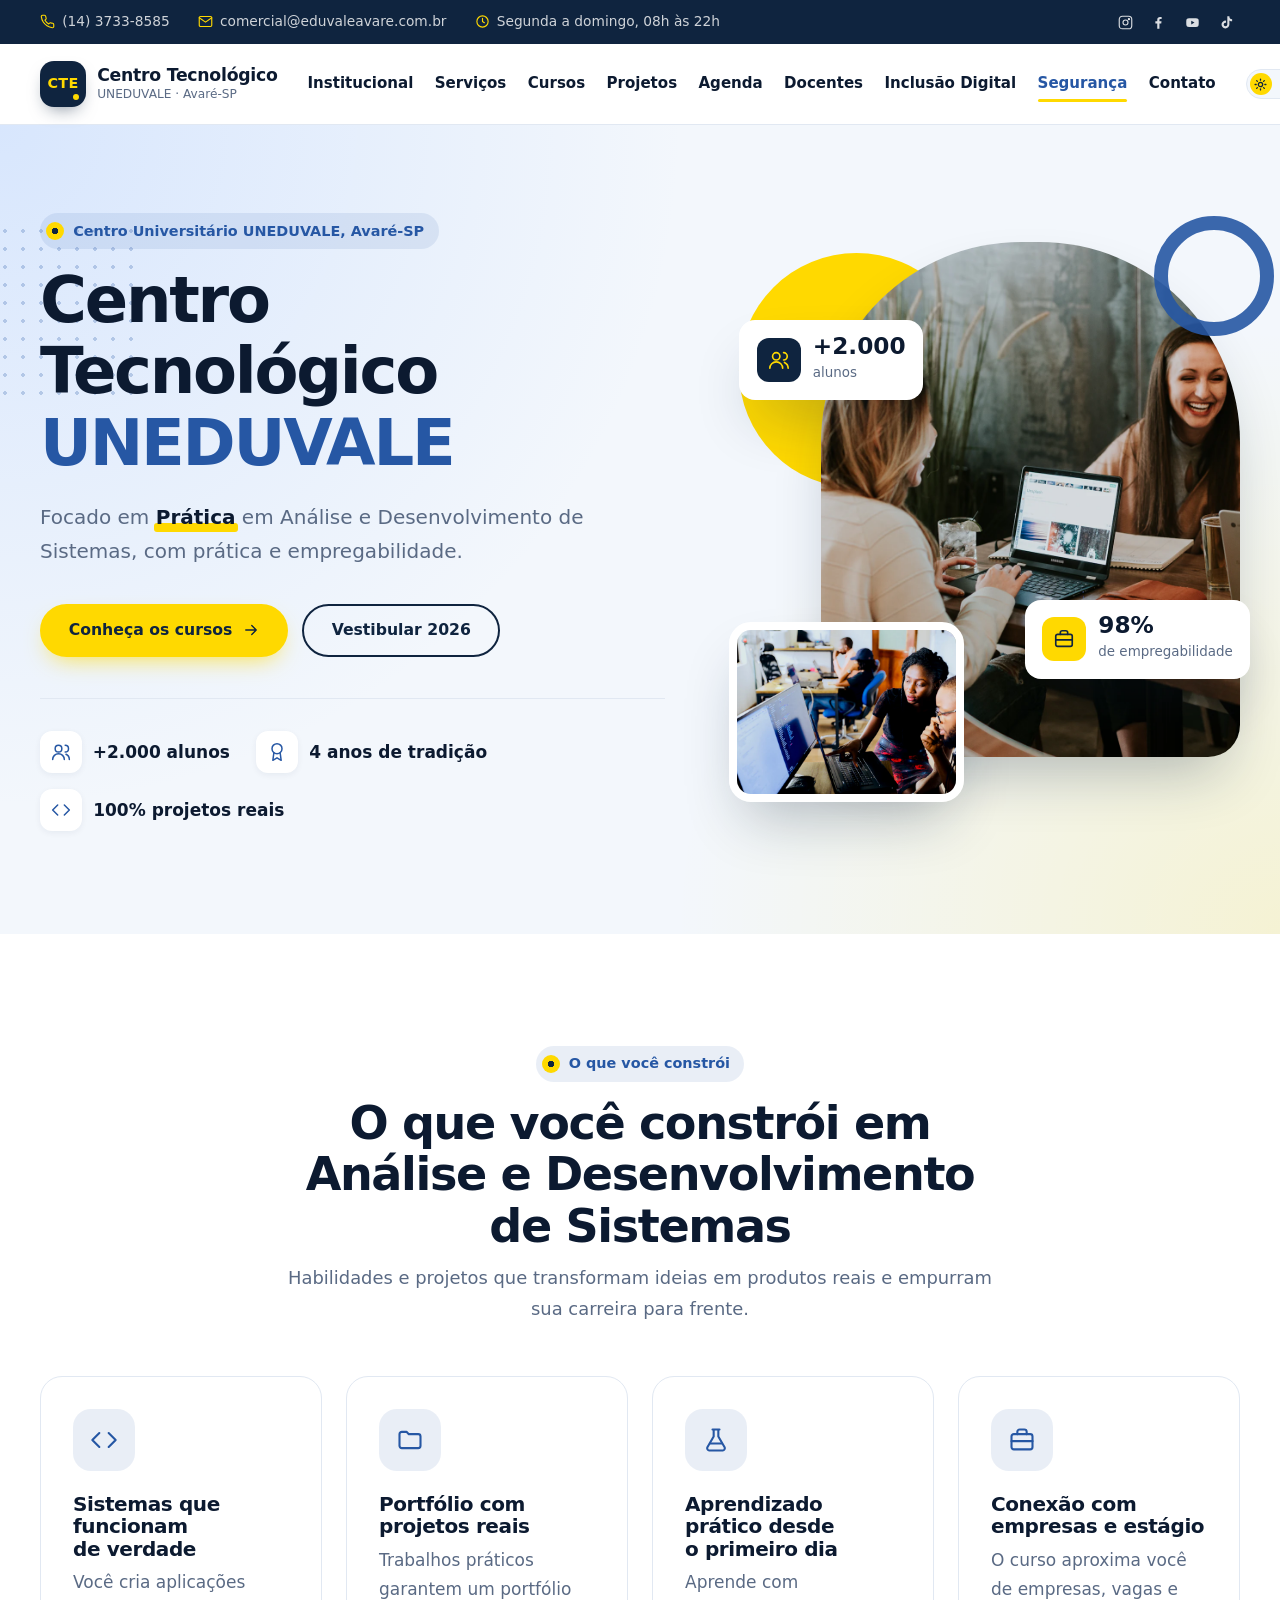
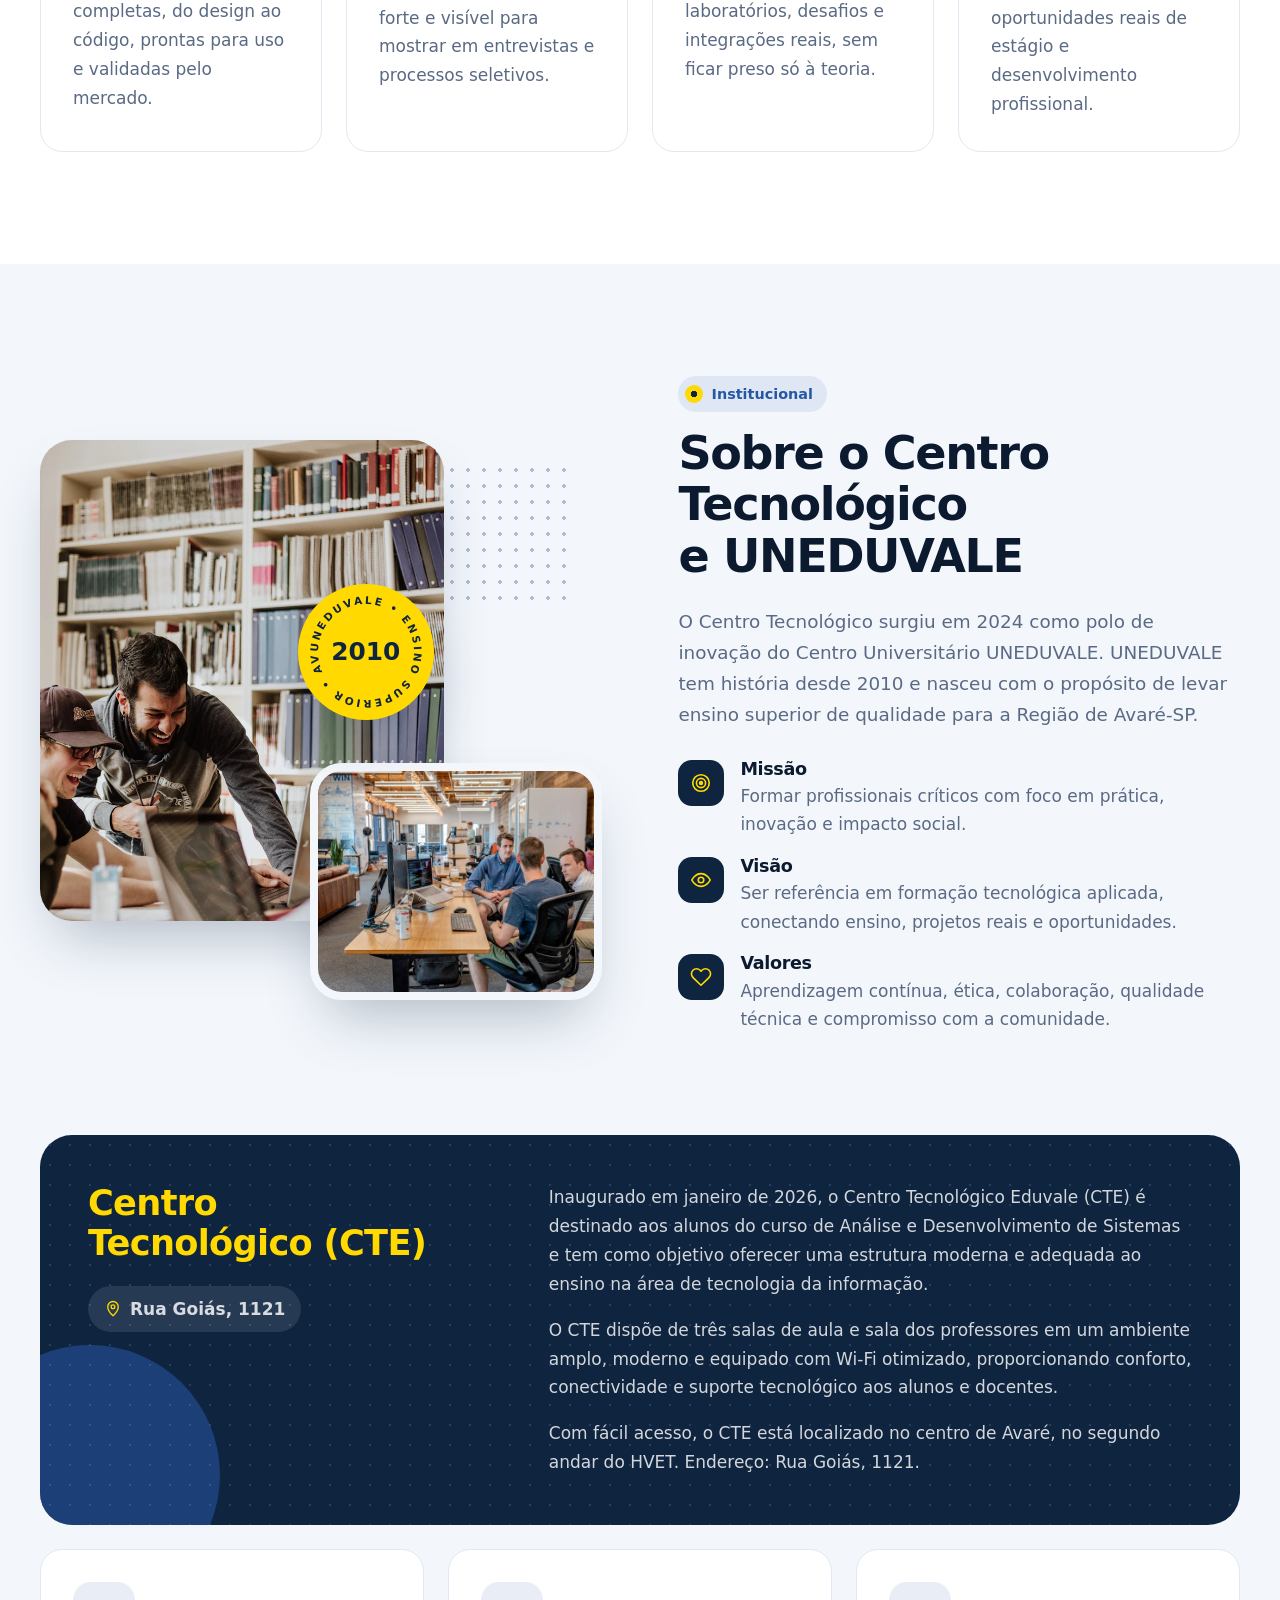
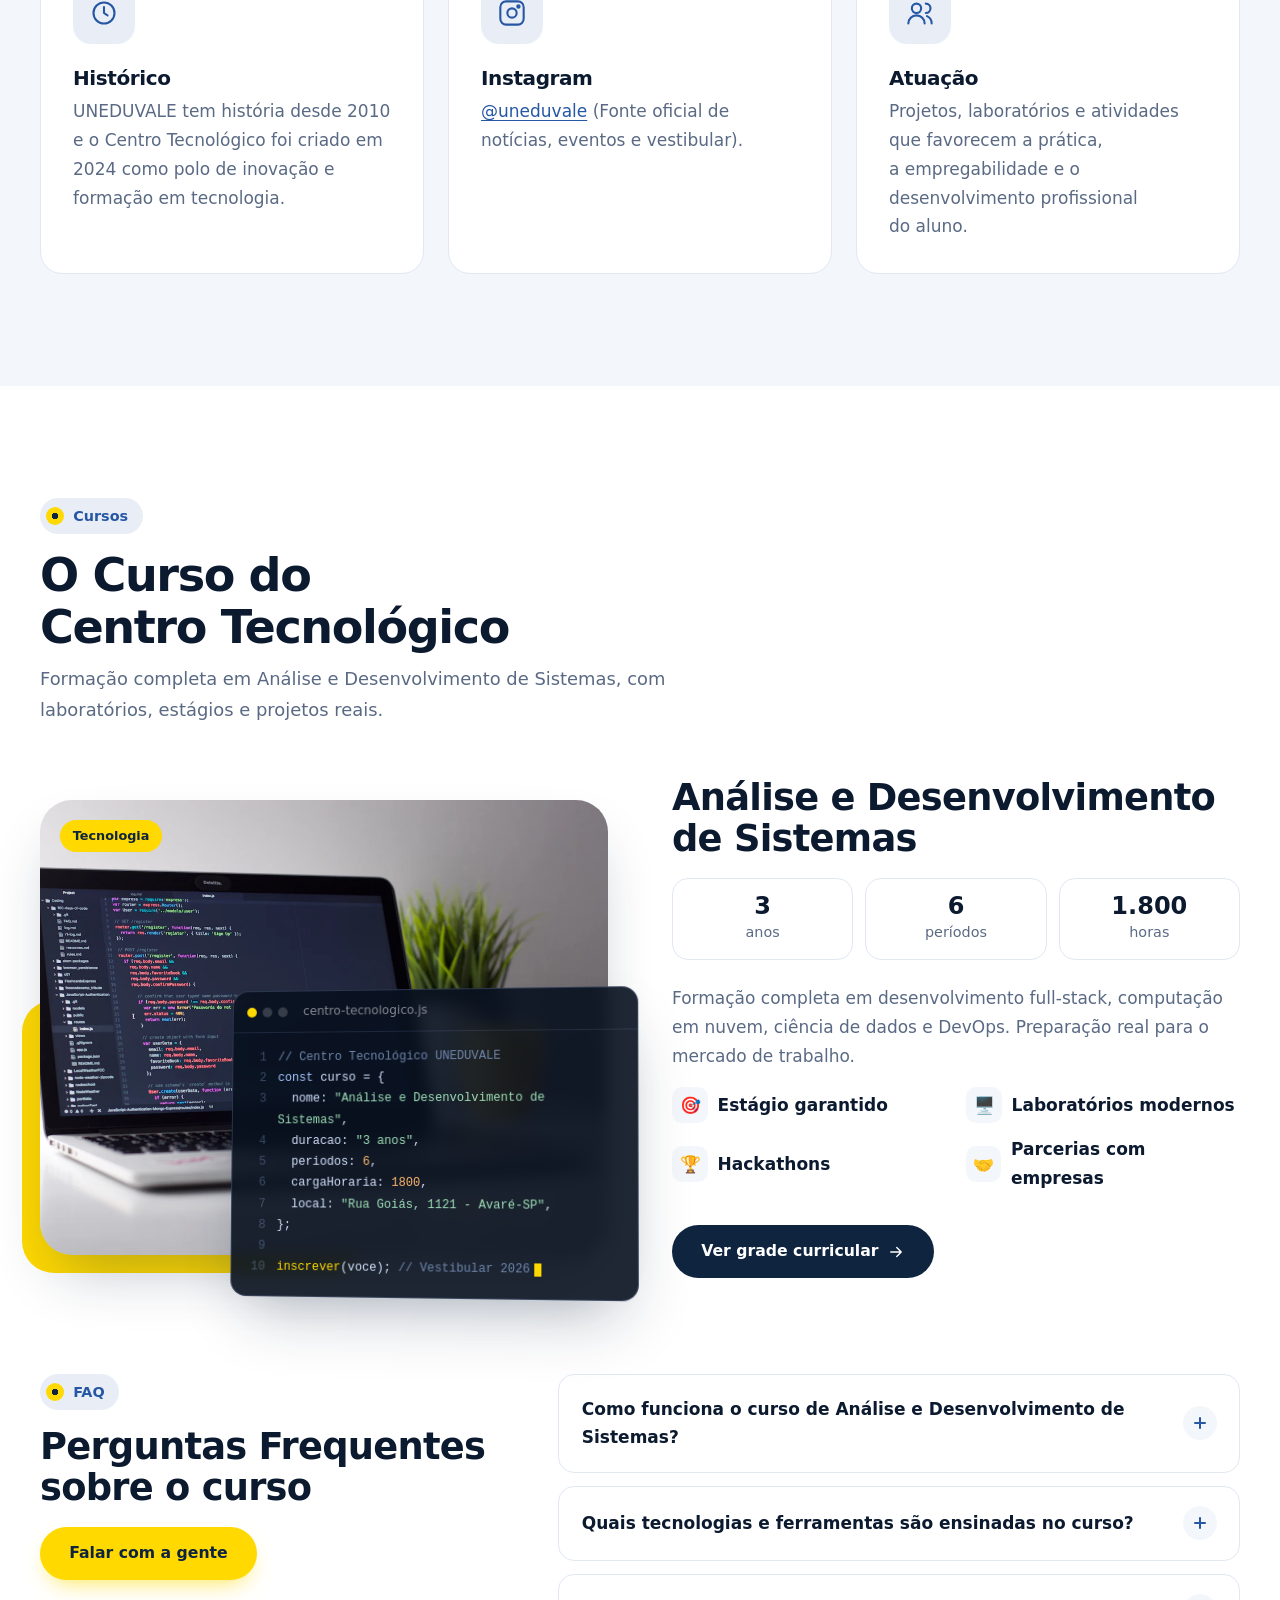
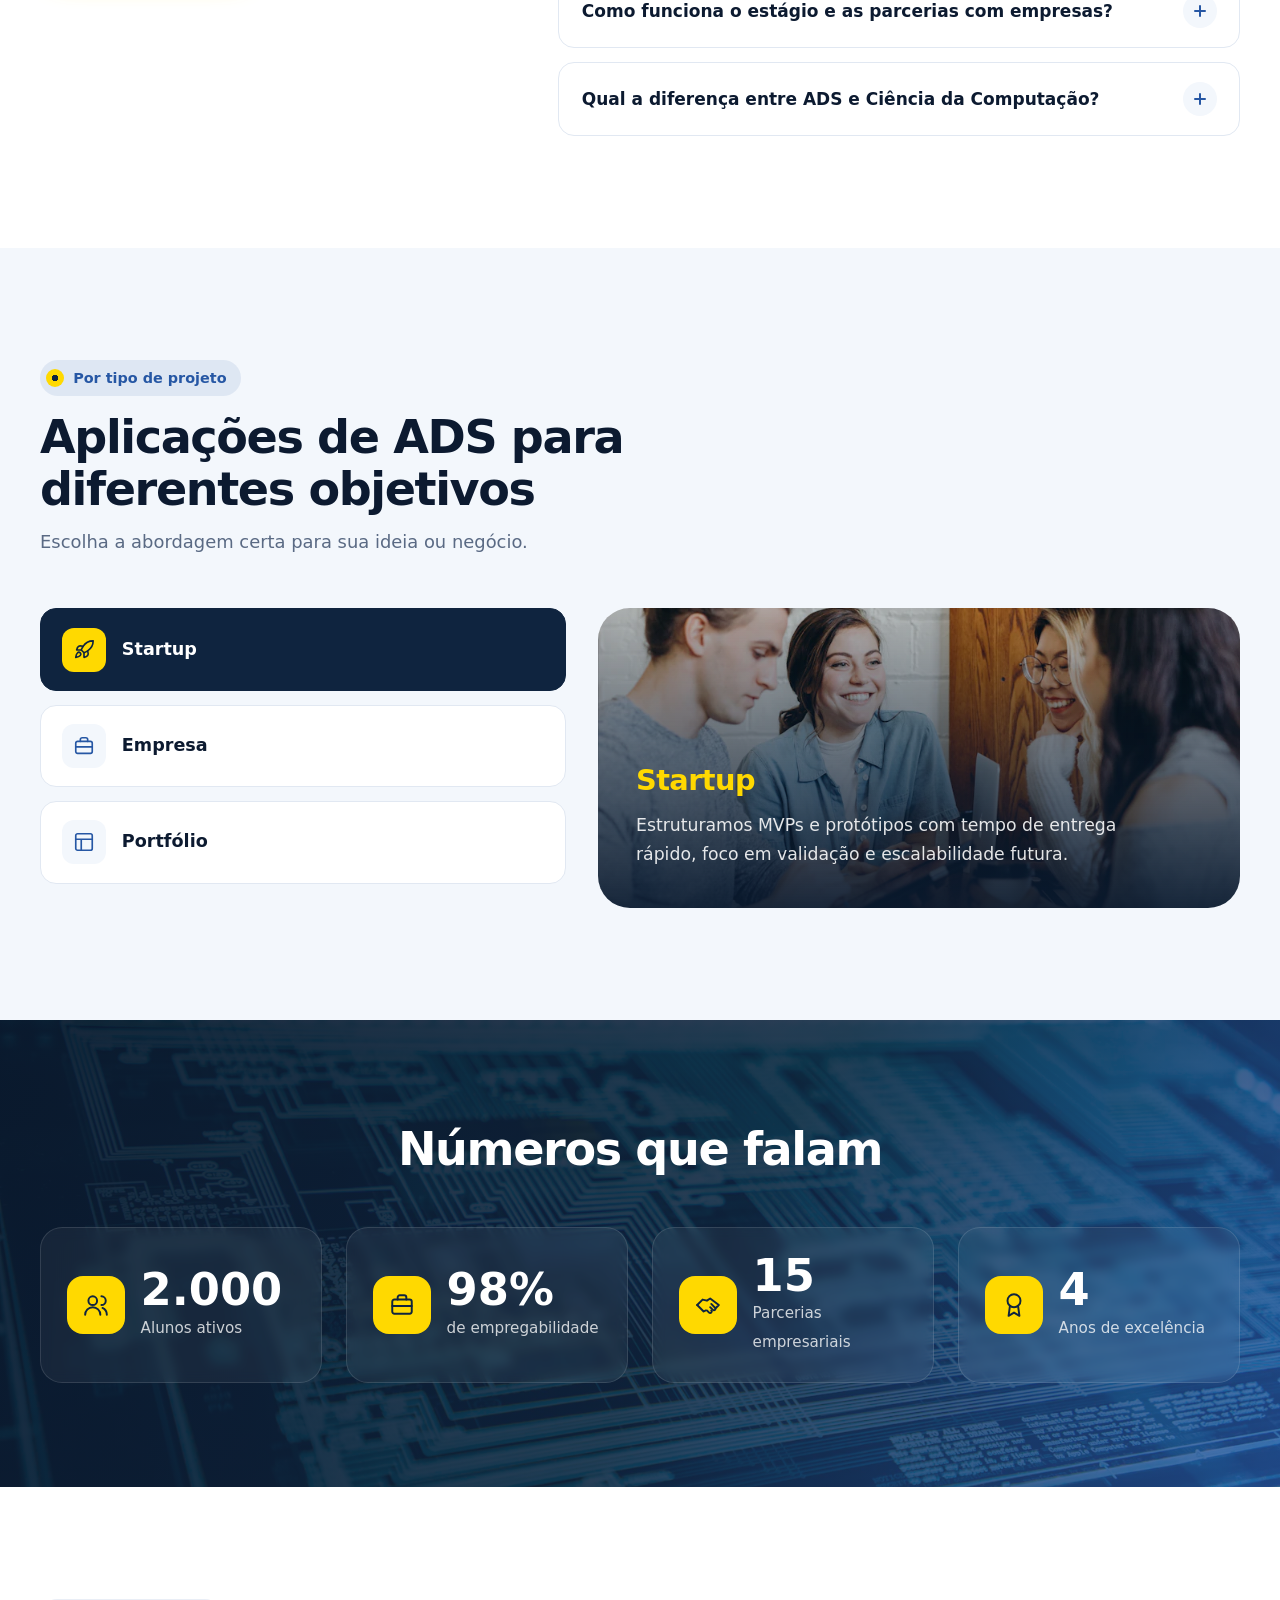
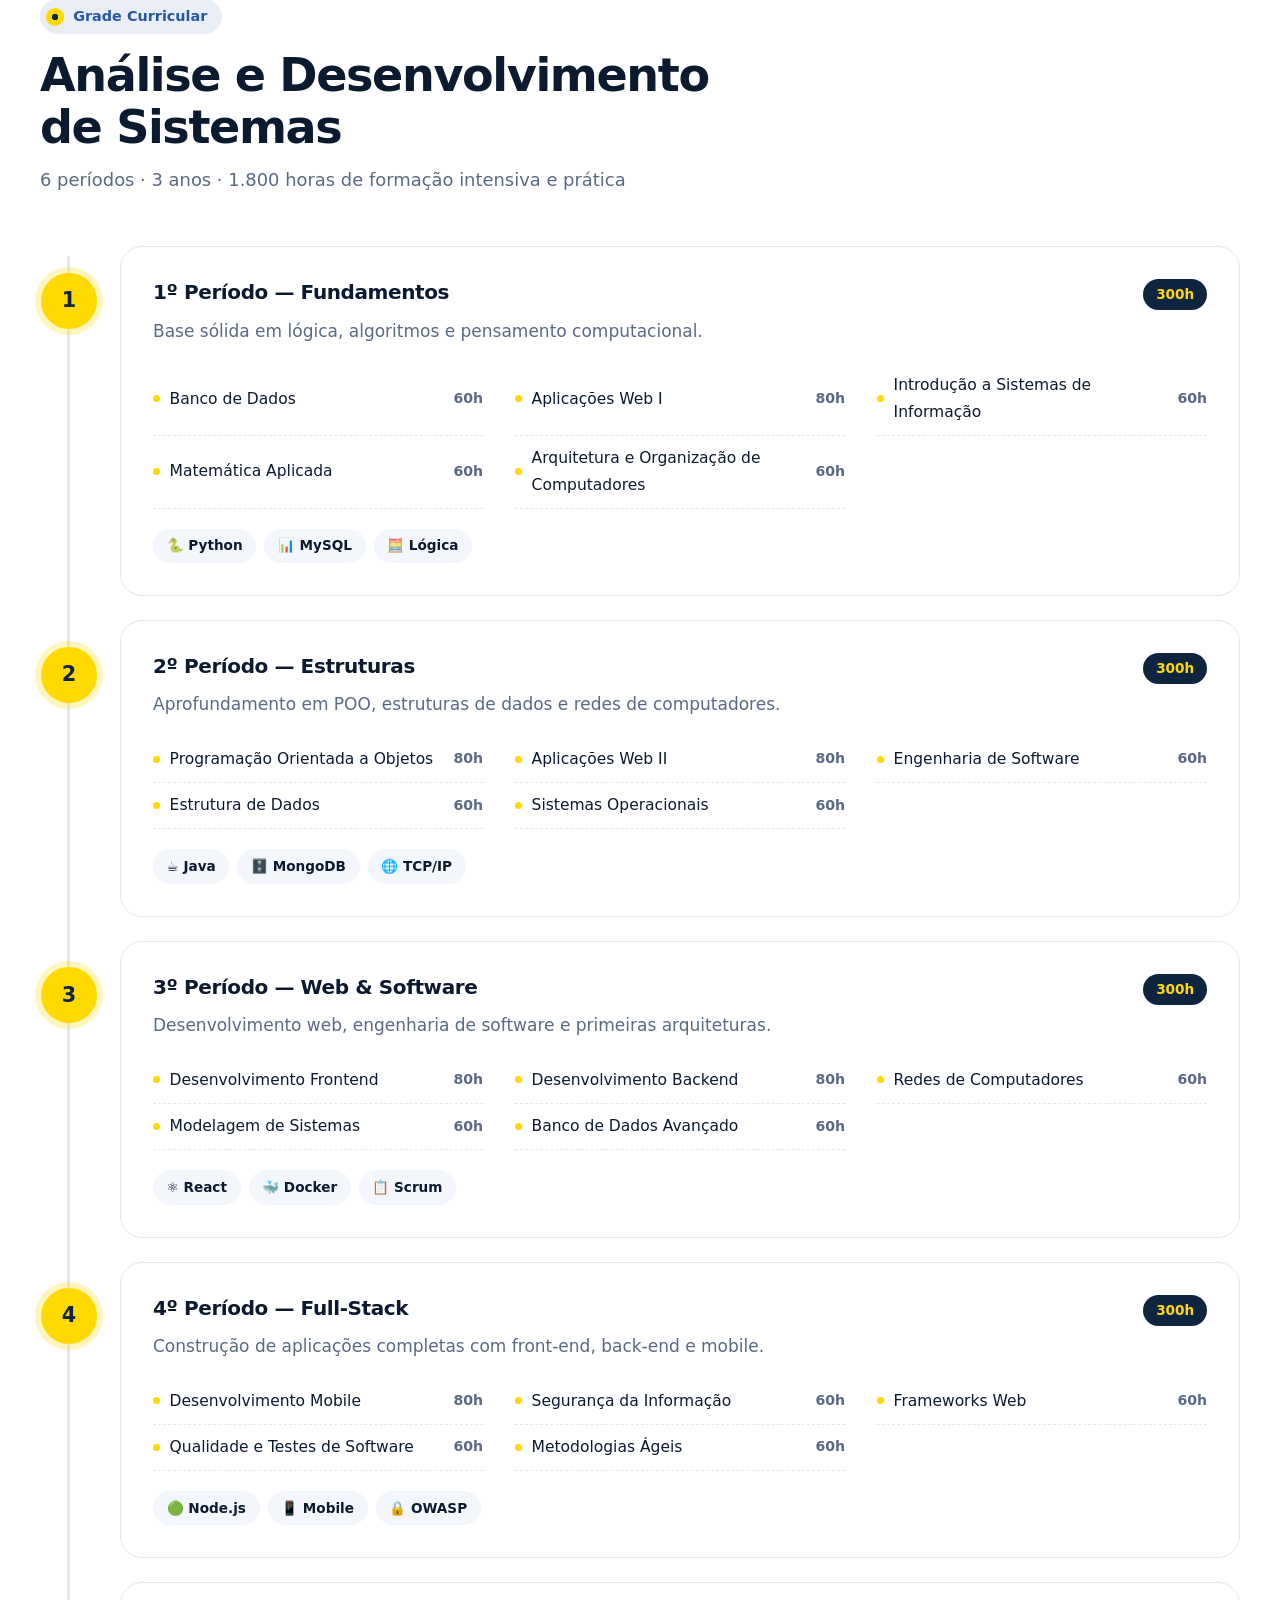
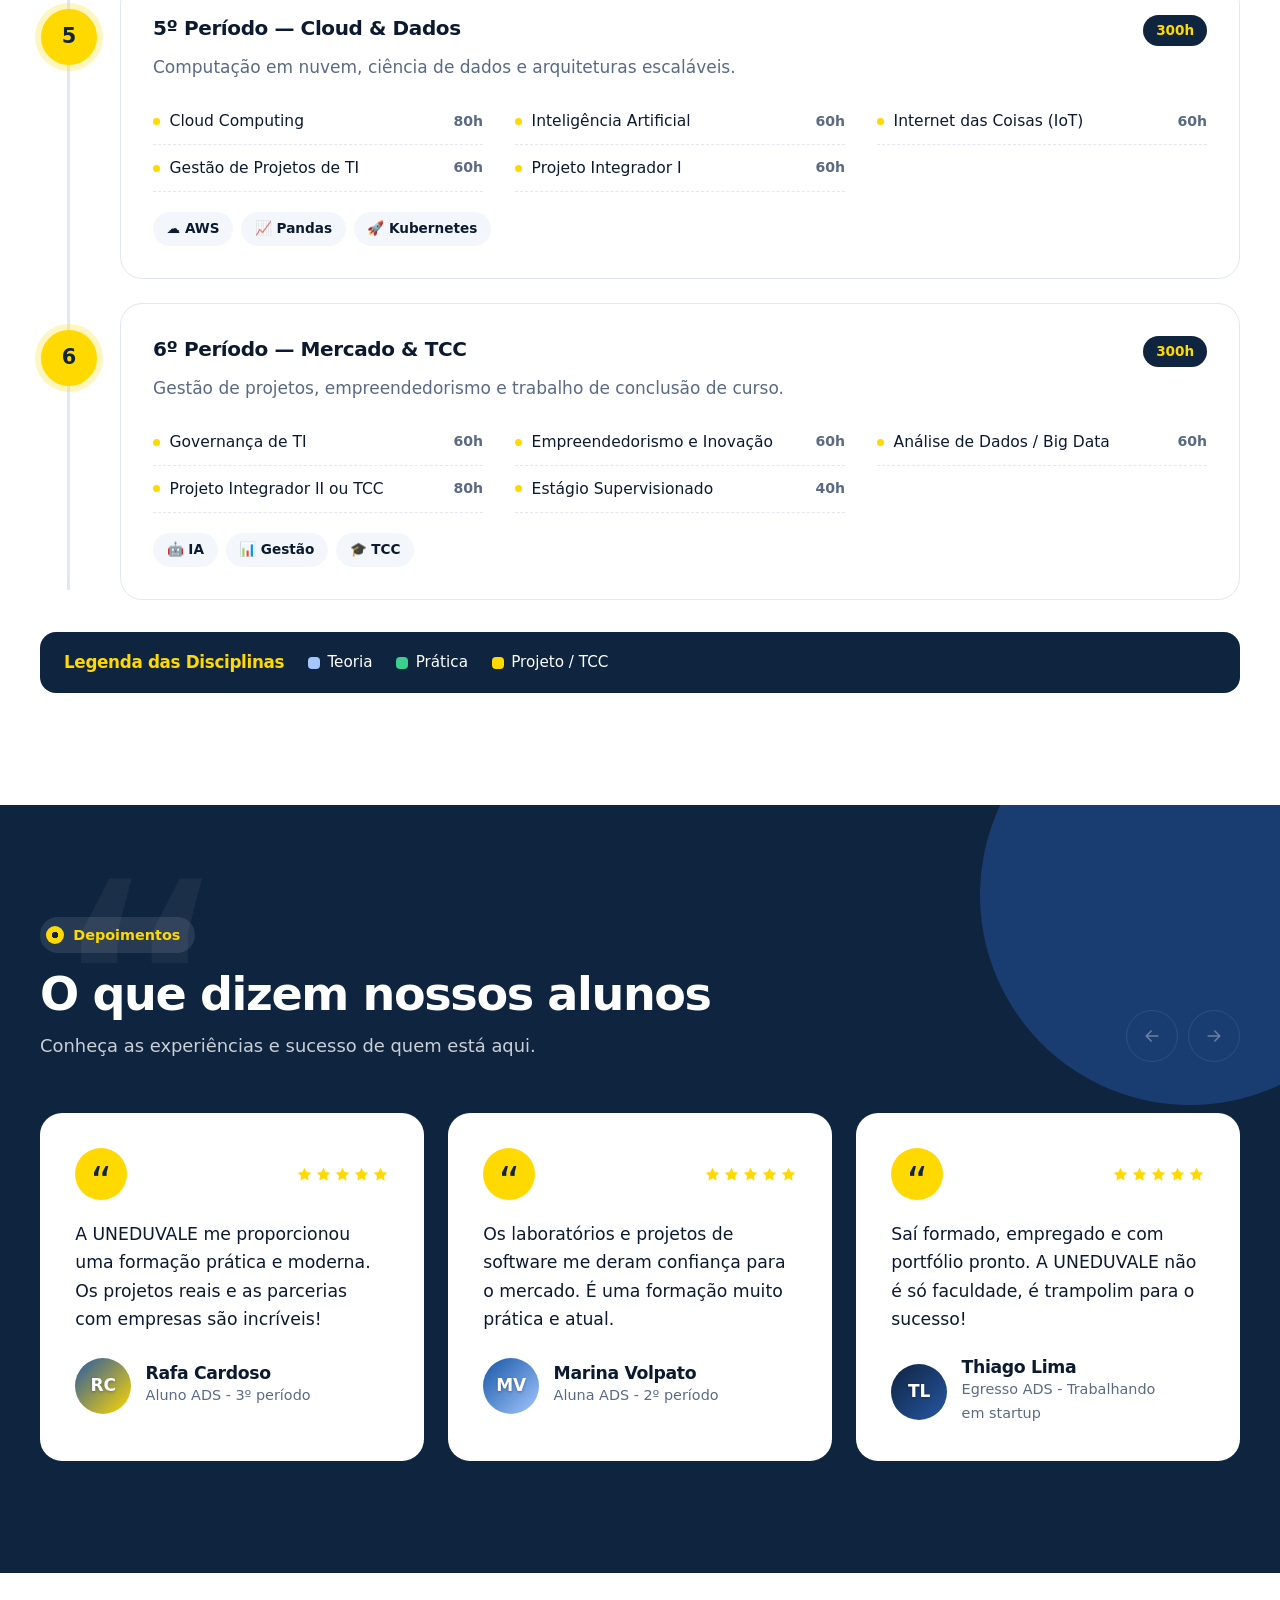
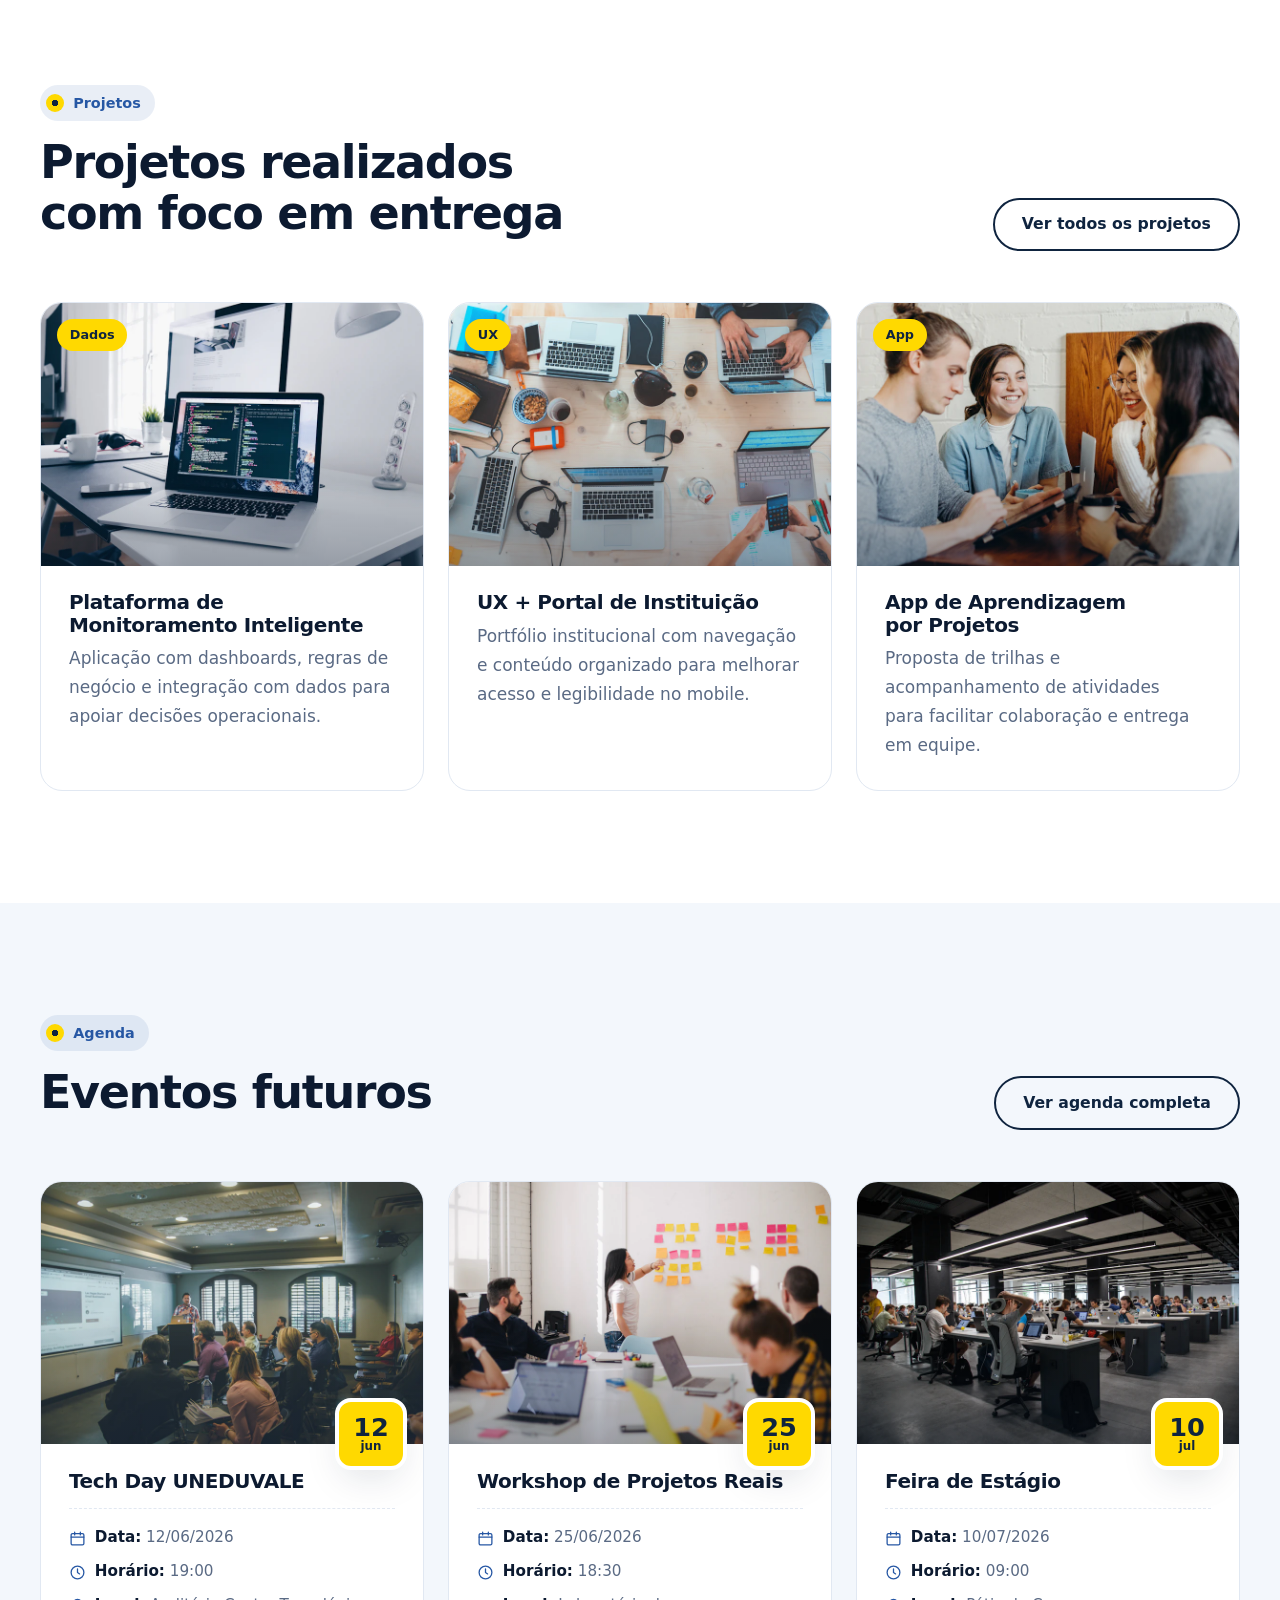
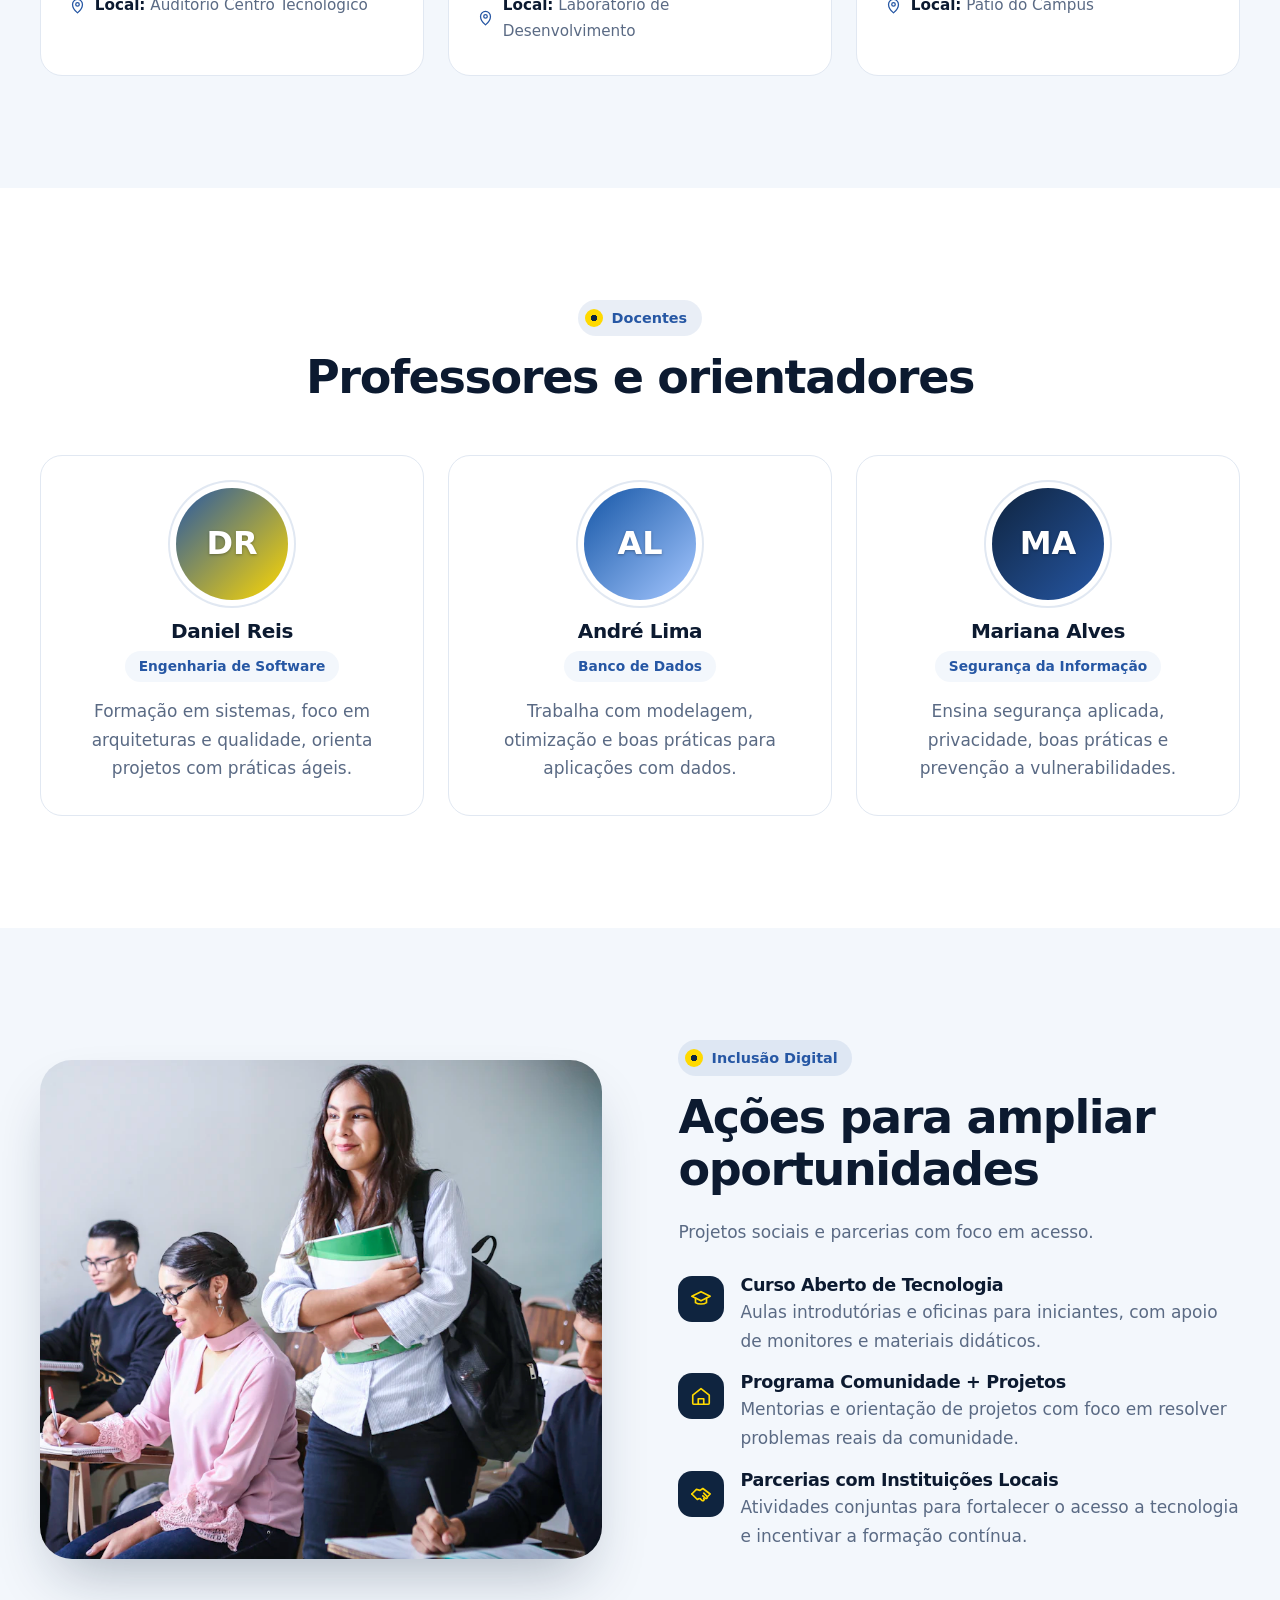
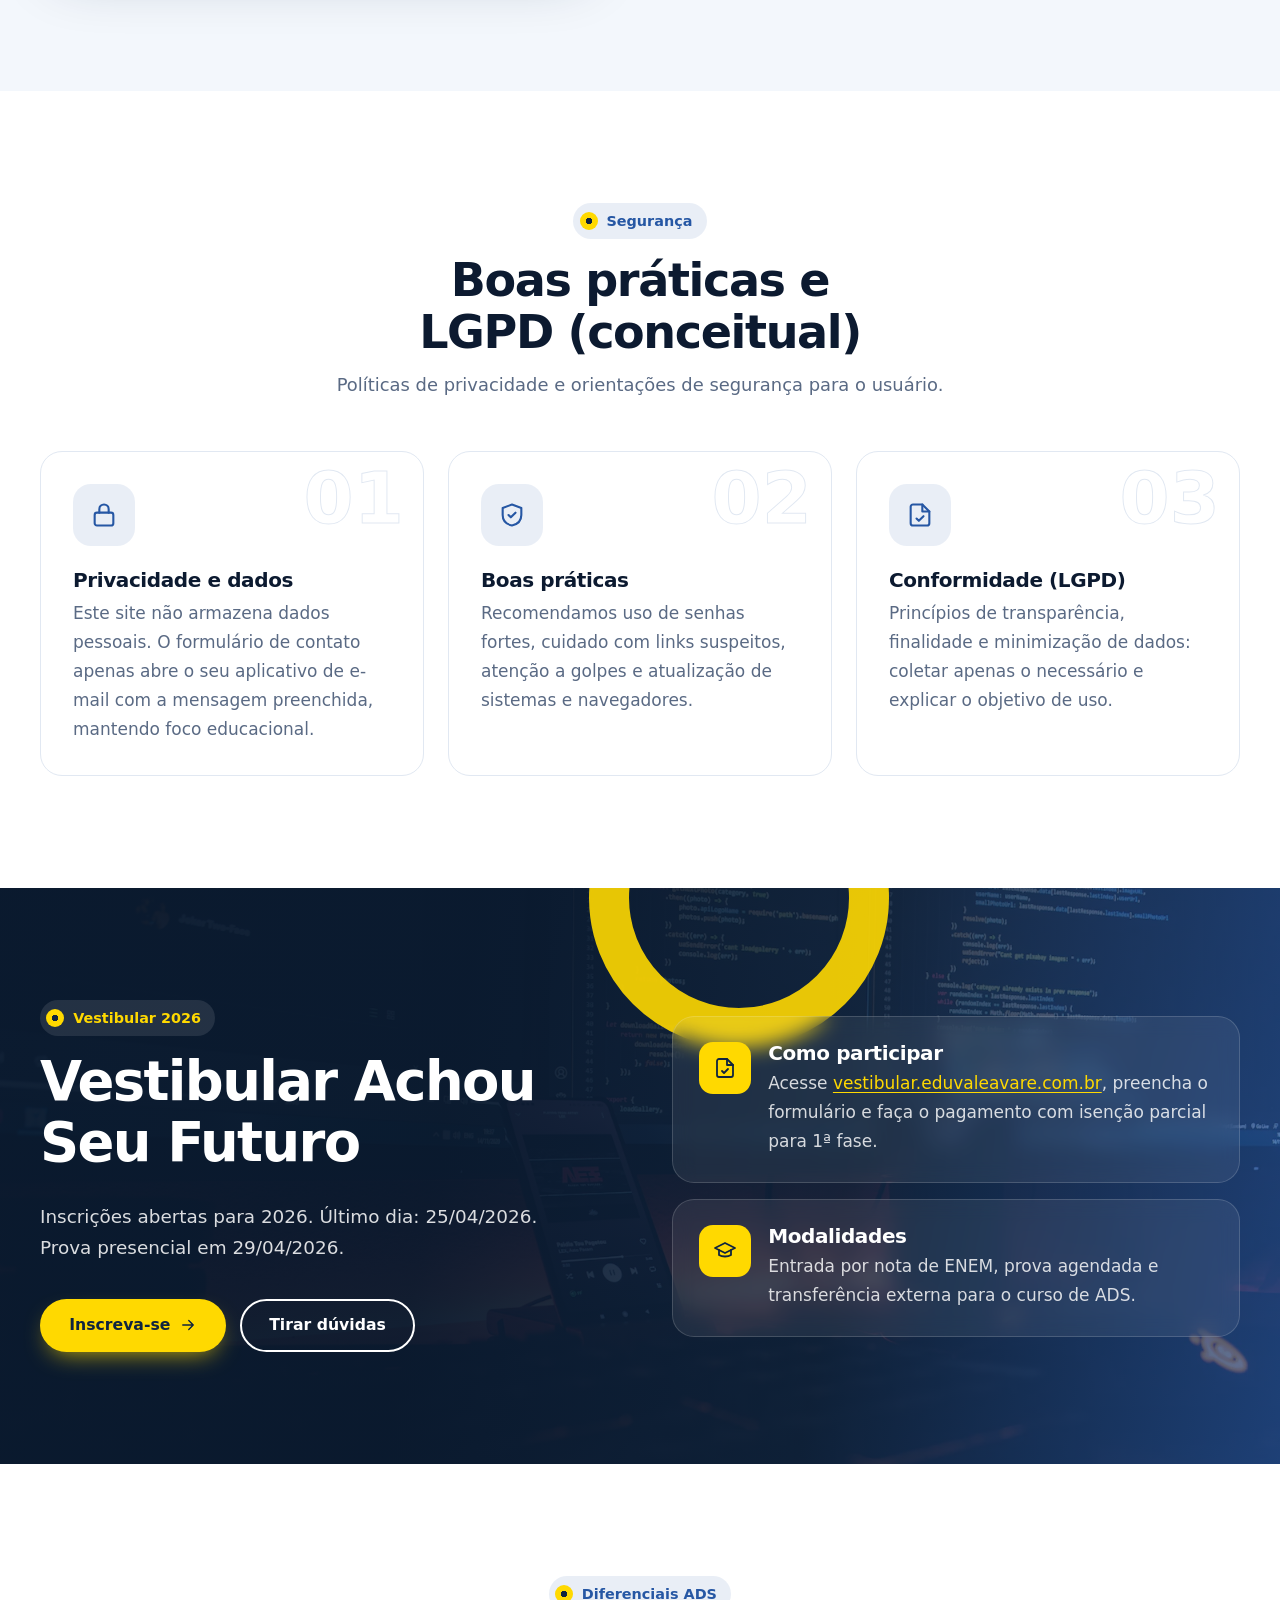
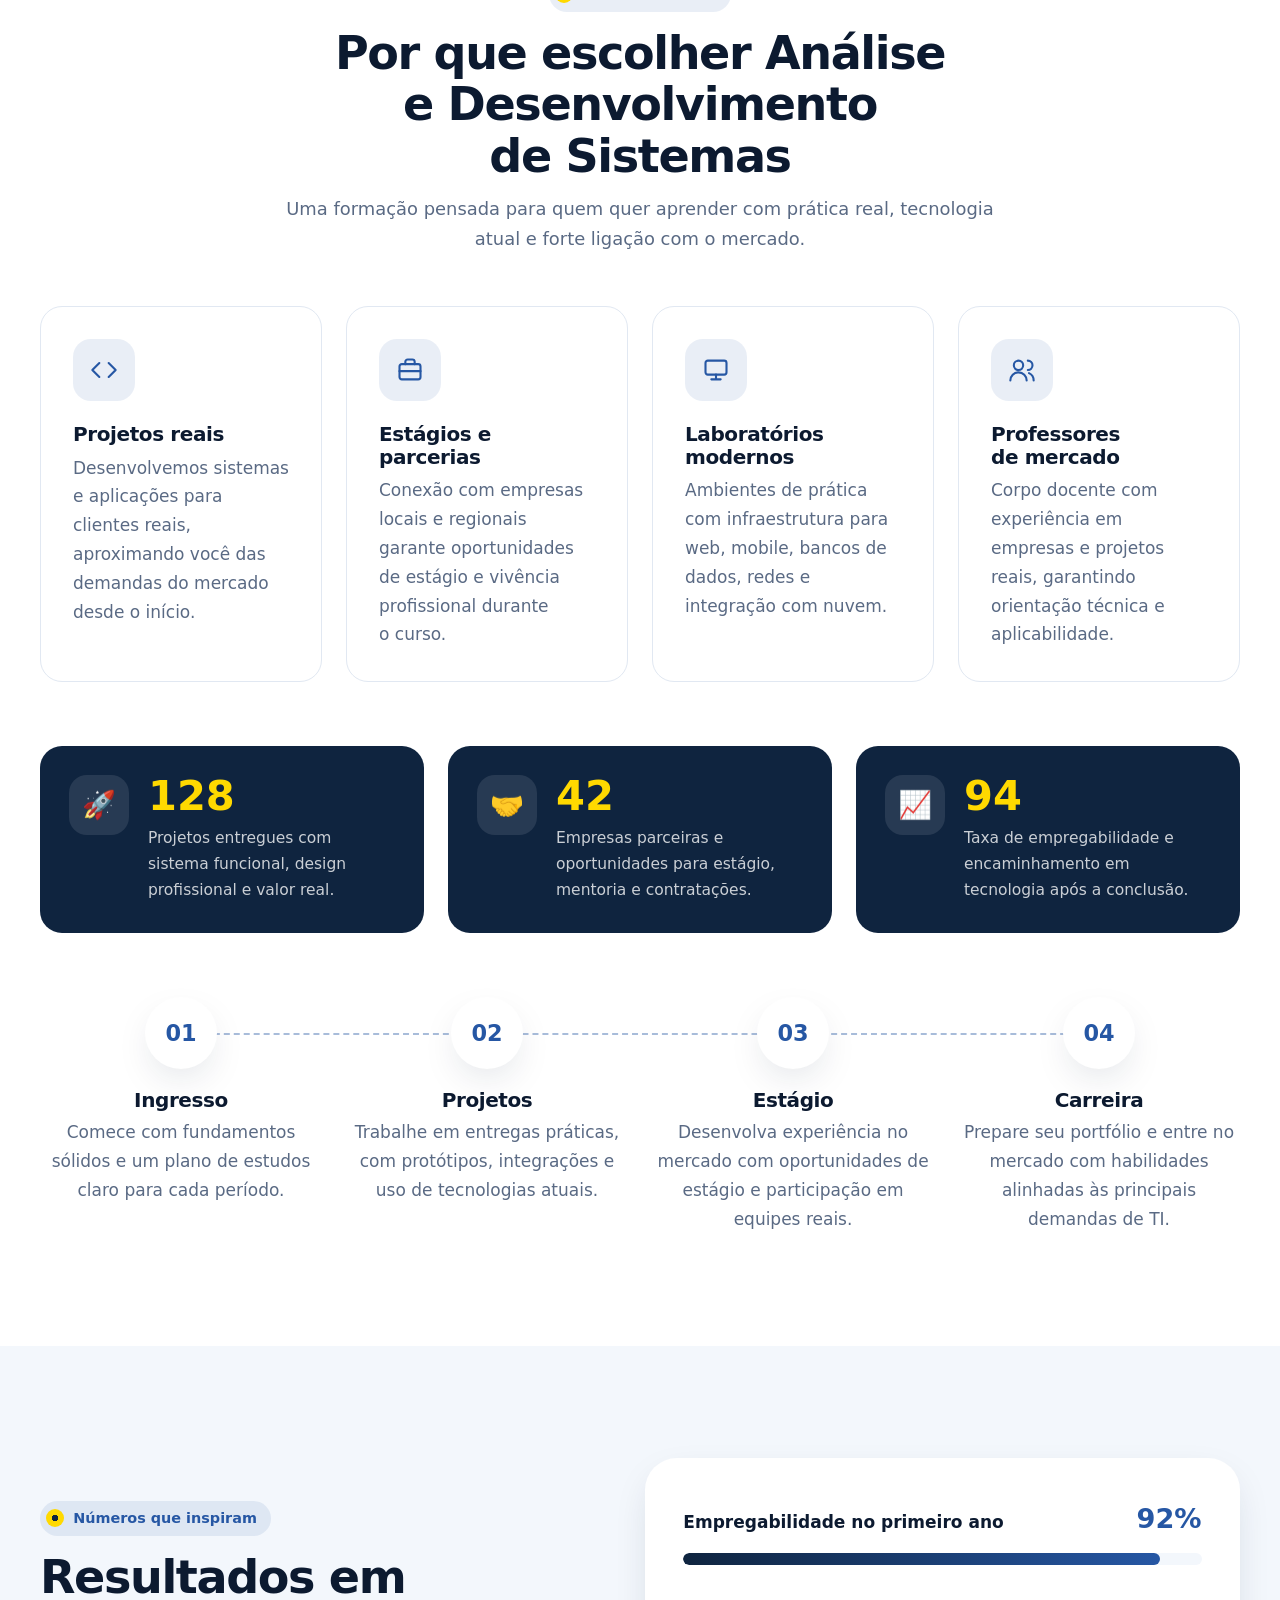
==== commit 47a78f24: "Novo layout no estilo template profissional - Barra superior com contatos e redes; cabeçalho branco " ====
--- a/index.html
+++ b/index.html
@@ -18,12 +18,25 @@
   <link rel="preconnect" href="https://fonts.googleapis.com" />
   <link rel="preconnect" href="https://fonts.gstatic.com" crossorigin />
   <link href="https://fonts.googleapis.com/css2?family=Bricolage+Grotesque:opsz,wght@12..96,500..800&family=Instrument+Sans:wght@400..700&display=swap" rel="stylesheet" />
+  <link rel="stylesheet" href="assets/vendor/swiper/swiper-bundle.min.css" />
   <link rel="stylesheet" href="styles.css" />
+  <script src="assets/vendor/swiper/swiper-bundle.min.js" defer></script>
   <script src="app.js" defer></script>
 </head>
 <body>
   <a class="skip-link" href="#conteudo">Pular para o conteúdo</a>
   <div class="read-progress" aria-hidden="true"></div>
+
+  <div class="topbar">
+    <div class="container topbar-inner">
+      <ul class="topbar-info">
+        <li><a href="tel:+551437338585"><svg viewBox="0 0 24 24" fill="none" stroke="currentColor" stroke-width="1.8" stroke-linecap="round" stroke-linejoin="round" aria-hidden="true"><path d="M22 16.9v3a2 2 0 0 1-2.2 2 19.8 19.8 0 0 1-8.6-3.1 19.5 19.5 0 0 1-6-6A19.8 19.8 0 0 1 2.1 4.2 2 2 0 0 1 4.1 2h3a2 2 0 0 1 2 1.7c.1 1 .4 1.9.7 2.8a2 2 0 0 1-.5 2.1L8 9.9a16 16 0 0 0 6 6l1.3-1.3a2 2 0 0 1 2.1-.4c.9.3 1.8.6 2.8.7a2 2 0 0 1 1.7 2z"/></svg> (14) 3733-8585</a></li>
+        <li><a href="mailto:comercial@eduvaleavare.com.br"><svg viewBox="0 0 24 24" fill="none" stroke="currentColor" stroke-width="1.8" stroke-linecap="round" stroke-linejoin="round" aria-hidden="true"><rect x="2" y="4" width="20" height="16" rx="2"/><path d="M22 6l-10 7L2 6"/></svg> comercial@eduvaleavare.com.br</a></li>
+        <li><svg viewBox="0 0 24 24" fill="none" stroke="currentColor" stroke-width="1.8" stroke-linecap="round" stroke-linejoin="round" aria-hidden="true"><circle cx="12" cy="12" r="9"/><path d="M12 7v5l3 2"/></svg> Segunda a domingo, 08h às 22h</li>
+      </ul>
+      <div class="topbar-social"><a href="https://www.instagram.com/uneduvale" target="_blank" rel="noopener" aria-label="Instagram UNEDUVALE"><svg viewBox="0 0 24 24" fill="none" stroke="currentColor" stroke-width="1.8" stroke-linecap="round" stroke-linejoin="round" aria-hidden="true"><rect x="2" y="2" width="20" height="20" rx="5"/><circle cx="12" cy="12" r="4"/><circle cx="17.5" cy="6.5" r="1" fill="currentColor"/></svg></a><a href="https://www.facebook.com/uneduvale" target="_blank" rel="noopener" aria-label="Facebook UNEDUVALE"><svg viewBox="0 0 24 24" aria-hidden="true"><path fill="currentColor" d="M13.5 22v-8.5h2.9l.4-3.4h-3.3V7.9c0-1 .3-1.6 1.7-1.6h1.8V3.2a24 24 0 0 0-2.6-.1c-2.6 0-4.4 1.6-4.4 4.5v2.5H7v3.4h3v8.5h3.5Z"/></svg></a><a href="https://www.youtube.com/@uneduvale" target="_blank" rel="noopener" aria-label="Youtube UNEDUVALE"><svg viewBox="0 0 24 24" aria-hidden="true"><path fill="currentColor" d="M21.6 7.2a2.5 2.5 0 0 0-1.8-1.8C18.3 5 12 5 12 5s-6.3 0-7.8.4A2.5 2.5 0 0 0 2.4 7.2C2 8.7 2 12 2 12s0 3.3.4 4.8a2.5 2.5 0 0 0 1.8 1.8C5.7 19 12 19 12 19s6.3 0 7.8-.4a2.5 2.5 0 0 0 1.8-1.8c.4-1.5.4-4.8.4-4.8s0-3.3-.4-4.8ZM10 15V9l5.2 3L10 15Z"/></svg></a><a href="https://www.tiktok.com/@uneduvale" target="_blank" rel="noopener" aria-label="Tiktok UNEDUVALE"><svg viewBox="0 0 24 24" aria-hidden="true"><path fill="currentColor" d="M16.6 2h-3.3v13.2a2.9 2.9 0 1 1-2.9-2.9c.3 0 .6 0 .9.1V9a6.3 6.3 0 1 0 5.3 6.2V8.6a8 8 0 0 0 4.4 1.4V6.7A4.6 4.6 0 0 1 16.6 2Z"/></svg></a></div>
+    </div>
+  </div>
 
   <header class="site-header">
     <div class="container header-inner">
@@ -62,27 +75,134 @@
 
   <main id="conteudo">
 <section id="hero" class="hero">
-      <span class="blob blob-1" aria-hidden="true"></span>
-      <span class="blob blob-2" aria-hidden="true"></span>
-      <span class="blob blob-3" aria-hidden="true"></span>
       <div class="container hero-grid">
-      <div class="hero-in">
-        <span class="hero-kicker"><span class="dot" aria-hidden="true"></span>Centro Universitário UNEDUVALE, Avaré-SP</span>
-        <h1>Centro Tecnológico UNEDUVALE</h1>
-        <p class="hero-subtitle">Focado em <span class="rotating-word" data-words="Inovação,Prática,Empregabilidade,Tecnologia,Sucesso">Inovação</span> em Análise e Desenvolvimento de Sistemas, com prática e empregabilidade.</p>
-        <ul class="hero-badges">
-          <li>+2.000 alunos</li>
-          <li>4 anos de tradição</li>
-          <li>100% projetos reais</li>
-        </ul>
-        <div class="hero-actions">
-          <a class="btn btn-primary" href="#cursos" data-magnetic>Conheça os cursos</a>
-          <a class="btn btn-ghost" href="#vestibular" data-magnetic>Vestibular 2026</a>
-        </div>
-        <a class="scroll-cue" href="#solucoes">Role para explorar <svg viewBox="0 0 24 24" fill="none" stroke="currentColor" stroke-width="1.8" stroke-linecap="round" stroke-linejoin="round" aria-hidden="true"><path d="M12 5v14M5 12l7 7 7-7"/></svg></a>
-      </div>
-      <figure class="code-window" aria-hidden="true">
-        <div class="code-bar"><span></span><span></span><span></span><em>centro-tecnologico.js</em></div>
+        <div class="hero-in">
+          <span class="kicker">Centro Universitário UNEDUVALE, Avaré-SP</span>
+          <h1>Centro Tecnológico <span class="stroke">UNEDUVALE</span></h1>
+          <p class="hero-subtitle">Focado em <span class="rotating-word" data-words="Inovação,Prática,Empregabilidade,Tecnologia,Sucesso">Inovação</span> em Análise e Desenvolvimento de Sistemas, com prática e empregabilidade.</p>
+          <div class="hero-actions">
+            <a class="btn btn-primary" href="#cursos" data-magnetic>Conheça os cursos <svg viewBox="0 0 24 24" fill="none" stroke="currentColor" stroke-width="1.8" stroke-linecap="round" stroke-linejoin="round" aria-hidden="true"><path d="M5 12h14M13 6l6 6-6 6"/></svg></a>
+            <a class="btn btn-ghost" href="#vestibular" data-magnetic>Vestibular 2026</a>
+          </div>
+          <ul class="hero-badges">
+            <li><span class="ico"><svg viewBox="0 0 24 24" fill="none" stroke="currentColor" stroke-width="1.8" stroke-linecap="round" stroke-linejoin="round" aria-hidden="true"><circle cx="9" cy="8" r="4"/><path d="M2 21a7 7 0 0 1 14 0"/><path d="M17 4a4 4 0 0 1 0 8M22 21a7 7 0 0 0-4-6.3"/></svg></span>+2.000 alunos</li>
+            <li><span class="ico"><svg viewBox="0 0 24 24" fill="none" stroke="currentColor" stroke-width="1.8" stroke-linecap="round" stroke-linejoin="round" aria-hidden="true"><circle cx="12" cy="8" r="6"/><path d="M8.2 13.2L7 22l5-3 5 3-1.2-8.8"/></svg></span>4 anos de tradição</li>
+            <li><span class="ico"><svg viewBox="0 0 24 24" fill="none" stroke="currentColor" stroke-width="1.8" stroke-linecap="round" stroke-linejoin="round" aria-hidden="true"><polyline points="16 18 22 12 16 6"/><polyline points="8 6 2 12 8 18"/></svg></span>100% projetos reais</li>
+          </ul>
+        </div>
+
+        <div class="hero-media">
+          <span class="shape" aria-hidden="true"></span>
+          <span class="ring" aria-hidden="true"></span>
+          <figure class="hero-photo"><img src="assets/img/hero-alunos.webp" alt="Estudantes trabalhando juntos com notebooks" decoding="async" loading="eager" fetchpriority="high" /></figure>
+          <figure class="hero-photo-sm"><img src="assets/img/hero-codigo.webp" alt="Dupla programando em frente ao computador" loading="lazy" decoding="async" /></figure>
+          <div class="float-card one"><span class="ico"><svg viewBox="0 0 24 24" fill="none" stroke="currentColor" stroke-width="1.8" stroke-linecap="round" stroke-linejoin="round" aria-hidden="true"><circle cx="9" cy="8" r="4"/><path d="M2 21a7 7 0 0 1 14 0"/><path d="M17 4a4 4 0 0 1 0 8M22 21a7 7 0 0 0-4-6.3"/></svg></span><div><strong>+2.000</strong><span>alunos</span></div></div>
+          <div class="float-card two"><span class="ico"><svg viewBox="0 0 24 24" fill="none" stroke="currentColor" stroke-width="1.8" stroke-linecap="round" stroke-linejoin="round" aria-hidden="true"><rect x="3" y="7" width="18" height="13" rx="2"/><path d="M8 7V5a2 2 0 0 1 2-2h4a2 2 0 0 1 2 2v2M3 13h18"/></svg></span><div><strong>98%</strong><span>de empregabilidade</span></div></div>
+        </div>
+      </div>
+    </section>
+
+    <section id="solucoes" class="section">
+      <div class="container">
+        <div class="heading center reveal">
+          <span class="kicker">O que você constrói</span>
+          <h2>O que você constrói em Análise e Desenvolvimento de Sistemas</h2>
+          <p>Habilidades e projetos que transformam ideias em produtos reais e empurram sua carreira para frente.</p>
+        </div>
+        <div class="grid" data-stagger>
+          <article class="card fill-card lift">
+            <div class="card-icon"><svg viewBox="0 0 24 24" fill="none" stroke="currentColor" stroke-width="1.8" stroke-linecap="round" stroke-linejoin="round" aria-hidden="true"><polyline points="16 18 22 12 16 6"/><polyline points="8 6 2 12 8 18"/></svg></div>
+            <h3>Sistemas que funcionam de verdade</h3>
+            <p>Você cria aplicações completas, do design ao código, prontas para uso e validadas pelo mercado.</p>
+          </article>
+          <article class="card fill-card lift">
+            <div class="card-icon"><svg viewBox="0 0 24 24" fill="none" stroke="currentColor" stroke-width="1.8" stroke-linecap="round" stroke-linejoin="round" aria-hidden="true"><path d="M3 7a2 2 0 0 1 2-2h4l2 2h8a2 2 0 0 1 2 2v8a2 2 0 0 1-2 2H5a2 2 0 0 1-2-2z"/></svg></div>
+            <h3>Portfólio com projetos reais</h3>
+            <p>Trabalhos práticos garantem um portfólio forte e visível para mostrar em entrevistas e processos seletivos.</p>
+          </article>
+          <article class="card fill-card lift">
+            <div class="card-icon"><svg viewBox="0 0 24 24" fill="none" stroke="currentColor" stroke-width="1.8" stroke-linecap="round" stroke-linejoin="round" aria-hidden="true"><path d="M9 3h6M10 3v6L4.5 18.5A2 2 0 0 0 6.2 21h11.6a2 2 0 0 0 1.7-2.5L14 9V3"/><path d="M7 15h10"/></svg></div>
+            <h3>Aprendizado prático desde o primeiro dia</h3>
+            <p>Aprende com laboratórios, desafios e integrações reais, sem ficar preso só à teoria.</p>
+          </article>
+          <article class="card fill-card lift">
+            <div class="card-icon"><svg viewBox="0 0 24 24" fill="none" stroke="currentColor" stroke-width="1.8" stroke-linecap="round" stroke-linejoin="round" aria-hidden="true"><rect x="3" y="7" width="18" height="13" rx="2"/><path d="M8 7V5a2 2 0 0 1 2-2h4a2 2 0 0 1 2 2v2M3 13h18"/></svg></div>
+            <h3>Conexão com empresas e estágio</h3>
+            <p>O curso aproxima você de empresas, vagas e oportunidades reais de estágio e desenvolvimento profissional.</p>
+          </article>
+        </div>
+      </div>
+    </section>
+
+    <section id="sobre" class="section section-soft">
+      <div class="container">
+        <div class="about">
+          <div class="collage reveal from-left">
+            <span class="dots" aria-hidden="true"></span>
+            <figure class="c1"><img src="assets/img/sobre-1.webp" alt="Estudantes conversando em volta de um notebook" loading="lazy" decoding="async" /></figure>
+            <figure class="c2"><img src="assets/img/sobre-2.webp" alt="Equipe reunida em um ambiente de trabalho com computadores" loading="lazy" decoding="async" /></figure>
+            <div class="since" aria-hidden="true">
+              <svg viewBox="0 0 120 120"><defs><path id="circ" d="M60,60 m-48,0 a48,48 0 1,1 96,0 a48,48 0 1,1 -96,0"/></defs><text><textPath href="#circ">UNEDUVALE • ENSINO SUPERIOR • AVARÉ-SP •</textPath></text></svg>
+              <strong>2010</strong>
+            </div>
+          </div>
+          <div class="reveal from-right">
+            <span class="kicker">Institucional</span>
+            <h2>Sobre o Centro Tecnológico e UNEDUVALE</h2>
+            <p class="lead">O Centro Tecnológico surgiu em 2024 como polo de inovação do Centro Universitário UNEDUVALE. UNEDUVALE tem história desde 2010 e nasceu com o propósito de levar ensino superior de qualidade para a Região de Avaré-SP.</p>
+            <ul class="checks">
+              <li><span class="ico"><svg viewBox="0 0 24 24" fill="none" stroke="currentColor" stroke-width="1.8" stroke-linecap="round" stroke-linejoin="round" aria-hidden="true"><circle cx="12" cy="12" r="9"/><circle cx="12" cy="12" r="5"/><circle cx="12" cy="12" r="1.5" fill="currentColor"/></svg></span><div><h3>Missão</h3><p>Formar profissionais críticos com foco em prática, inovação e impacto social.</p></div></li>
+              <li><span class="ico"><svg viewBox="0 0 24 24" fill="none" stroke="currentColor" stroke-width="1.8" stroke-linecap="round" stroke-linejoin="round" aria-hidden="true"><path d="M2 12s3.5-7 10-7 10 7 10 7-3.5 7-10 7S2 12 2 12z"/><circle cx="12" cy="12" r="3"/></svg></span><div><h3>Visão</h3><p>Ser referência em formação tecnológica aplicada, conectando ensino, projetos reais e oportunidades.</p></div></li>
+              <li><span class="ico"><svg viewBox="0 0 24 24" fill="none" stroke="currentColor" stroke-width="1.8" stroke-linecap="round" stroke-linejoin="round" aria-hidden="true"><path d="M20.8 4.6a5.5 5.5 0 0 0-7.8 0L12 5.7l-1-1.1a5.5 5.5 0 0 0-7.8 7.8l1 1.1L12 21l7.8-7.5 1-1.1a5.5 5.5 0 0 0 0-7.8z"/></svg></span><div><h3>Valores</h3><p>Aprendizagem contínua, ética, colaboração, qualidade técnica e compromisso com a comunidade.</p></div></li>
+            </ul>
+          </div>
+        </div>
+
+        <article class="cte-box reveal">
+          <div>
+            <h3>Centro Tecnológico (CTE)</h3>
+            <p class="pin"><svg viewBox="0 0 24 24" fill="none" stroke="currentColor" stroke-width="1.8" stroke-linecap="round" stroke-linejoin="round" aria-hidden="true"><path d="M12 21s7-6.1 7-12a7 7 0 0 0-14 0c0 5.9 7 12 7 12z"/><circle cx="12" cy="9" r="2.5"/></svg> Rua Goiás, 1121</p>
+          </div>
+          <div>
+            <p>Inaugurado em janeiro de 2026, o Centro Tecnológico Eduvale (CTE) é destinado aos alunos do curso de Análise e Desenvolvimento de Sistemas e tem como objetivo oferecer uma estrutura moderna e adequada ao ensino na área de tecnologia da informação.</p>
+            <p>O CTE dispõe de três salas de aula e sala dos professores em um ambiente amplo, moderno e equipado com Wi‑Fi otimizado, proporcionando conforto, conectividade e suporte tecnológico aos alunos e docentes.</p>
+            <p>Com fácil acesso, o CTE está localizado no centro de Avaré, no segundo andar do HVET. Endereço: Rua Goiás, 1121.</p>
+          </div>
+        </article>
+
+        <div class="grid grid-3 mini-grid" data-stagger>
+          <article class="card fill-card lift">
+            <div class="card-icon"><svg viewBox="0 0 24 24" fill="none" stroke="currentColor" stroke-width="1.8" stroke-linecap="round" stroke-linejoin="round" aria-hidden="true"><circle cx="12" cy="12" r="9"/><path d="M12 7v5l3 2"/></svg></div>
+            <h3>Histórico</h3>
+            <p>UNEDUVALE tem história desde 2010 e o Centro Tecnológico foi criado em 2024 como polo de inovação e formação em tecnologia.</p>
+          </article>
+          <article class="card fill-card lift">
+            <div class="card-icon"><svg viewBox="0 0 24 24" fill="none" stroke="currentColor" stroke-width="1.8" stroke-linecap="round" stroke-linejoin="round" aria-hidden="true"><rect x="2" y="2" width="20" height="20" rx="5"/><circle cx="12" cy="12" r="4"/><circle cx="17.5" cy="6.5" r="1" fill="currentColor"/></svg></div>
+            <h3>Instagram</h3>
+            <p><a href="https://www.instagram.com/uneduvale" target="_blank" rel="noopener">@uneduvale</a> (Fonte oficial de notícias, eventos e vestibular).</p>
+          </article>
+          <article class="card fill-card lift">
+            <div class="card-icon"><svg viewBox="0 0 24 24" fill="none" stroke="currentColor" stroke-width="1.8" stroke-linecap="round" stroke-linejoin="round" aria-hidden="true"><circle cx="9" cy="8" r="4"/><path d="M2 21a7 7 0 0 1 14 0"/><path d="M17 4a4 4 0 0 1 0 8M22 21a7 7 0 0 0-4-6.3"/></svg></div>
+            <h3>Atuação</h3>
+            <p>Projetos, laboratórios e atividades que favorecem a prática, a empregabilidade e o desenvolvimento profissional do aluno.</p>
+          </article>
+        </div>
+      </div>
+    </section>
+
+    <section id="cursos" class="section">
+      <div class="container">
+        <div class="heading  reveal">
+          <span class="kicker">Cursos</span>
+          <h2>O Curso do Centro Tecnológico</h2>
+          <p>Formação completa em Análise e Desenvolvimento de Sistemas, com laboratórios, estágios e projetos reais.</p>
+        </div>
+        <div class="course">
+          <figure class="course-media reveal from-left">
+            <div class="frame"><img src="assets/img/curso.webp" alt="Notebook com código aberto sobre uma mesa" loading="lazy" decoding="async" /></div>
+            <span class="img-tag">Tecnologia</span>
+            <div class="code-window" aria-hidden="true">
+              <div class="code-bar"><span></span><span></span><span></span><em>centro-tecnologico.js</em></div>
 <pre><code><span class="ln"><i class="c">// Centro Tecnológico UNEDUVALE</i></span>
 <span class="ln"><b class="k">const</b> curso = {</span>
 <span class="ln">  nome: <s>"Análise e Desenvolvimento de Sistemas"</s>,</span>
@@ -93,112 +213,28 @@
 <span class="ln">};</span>
 <span class="ln"> </span>
 <span class="ln"><b class="f">inscrever</b>(voce); <i class="c">// Vestibular 2026</i><span class="caret"></span></span></code></pre>
-      </figure>
-      </div>
-    </section>
-
-    <section id="solucoes" class="section">
-      <div class="container">
-        <div class="heading  reveal">
-          <span class="kicker">O que você constrói</span>
-          <h2>O que você constrói em Análise e Desenvolvimento de Sistemas</h2>
-          <p>Habilidades e projetos que transformam ideias em produtos reais e empurram sua carreira para frente.</p>
-        </div>
-        <div class="grid" data-stagger>
-          <article class="card glow lift" data-tilt>
-            <div class="card-icon"><svg viewBox="0 0 24 24" fill="none" stroke="currentColor" stroke-width="1.8" stroke-linecap="round" stroke-linejoin="round" aria-hidden="true"><polyline points="16 18 22 12 16 6"/><polyline points="8 6 2 12 8 18"/></svg></div>
-            <h3>Sistemas que funcionam de verdade</h3>
-            <p>Você cria aplicações completas, do design ao código, prontas para uso e validadas pelo mercado.</p>
-          </article>
-          <article class="card glow lift" data-tilt>
-            <div class="card-icon"><svg viewBox="0 0 24 24" fill="none" stroke="currentColor" stroke-width="1.8" stroke-linecap="round" stroke-linejoin="round" aria-hidden="true"><path d="M3 7a2 2 0 0 1 2-2h4l2 2h8a2 2 0 0 1 2 2v8a2 2 0 0 1-2 2H5a2 2 0 0 1-2-2z"/></svg></div>
-            <h3>Portfólio com projetos reais</h3>
-            <p>Trabalhos práticos garantem um portfólio forte e visível para mostrar em entrevistas e processos seletivos.</p>
-          </article>
-          <article class="card glow lift" data-tilt>
-            <div class="card-icon"><svg viewBox="0 0 24 24" fill="none" stroke="currentColor" stroke-width="1.8" stroke-linecap="round" stroke-linejoin="round" aria-hidden="true"><path d="M9 3h6M10 3v6L4.5 18.5A2 2 0 0 0 6.2 21h11.6a2 2 0 0 0 1.7-2.5L14 9V3"/><path d="M7 15h10"/></svg></div>
-            <h3>Aprendizado prático desde o primeiro dia</h3>
-            <p>Aprende com laboratórios, desafios e integrações reais, sem ficar preso só à teoria.</p>
-          </article>
-          <article class="card glow lift" data-tilt>
-            <div class="card-icon"><svg viewBox="0 0 24 24" fill="none" stroke="currentColor" stroke-width="1.8" stroke-linecap="round" stroke-linejoin="round" aria-hidden="true"><rect x="3" y="7" width="18" height="13" rx="2"/><path d="M8 7V5a2 2 0 0 1 2-2h4a2 2 0 0 1 2 2v2M3 13h18"/></svg></div>
-            <h3>Conexão com empresas e estágio</h3>
-            <p>O curso aproxima você de empresas, vagas e oportunidades reais de estágio e desenvolvimento profissional.</p>
-          </article>
-        </div>
-      </div>
-    </section>
-
-    <section id="sobre" class="section section-tint">
-      <div class="container">
-        <div class="about-intro">
-          <div class="reveal">
-            <span class="kicker">Institucional</span>
-            <h2>Sobre o Centro Tecnológico e UNEDUVALE</h2>
-            <p class="lead">O Centro Tecnológico surgiu em 2024 como polo de inovação do Centro Universitário UNEDUVALE. UNEDUVALE tem história desde 2010 e nasceu com o propósito de levar ensino superior de qualidade para a Região de Avaré-SP.</p>
-          </div>
-          <ul class="pillars" data-stagger>
-            <li><h3>Missão</h3><p>Formar profissionais críticos com foco em prática, inovação e impacto social.</p></li>
-            <li><h3>Visão</h3><p>Ser referência em formação tecnológica aplicada, conectando ensino, projetos reais e oportunidades.</p></li>
-            <li><h3>Valores</h3><p>Aprendizagem contínua, ética, colaboração, qualidade técnica e compromisso com a comunidade.</p></li>
-          </ul>
-        </div>
-
-        <article class="cte-panel reveal">
-          <div>
-            <h3>Centro Tecnológico (CTE)</h3>
-            <p class="cte-address"><svg viewBox="0 0 24 24" fill="none" stroke="currentColor" stroke-width="1.8" stroke-linecap="round" stroke-linejoin="round" aria-hidden="true"><path d="M12 21s7-6.1 7-12a7 7 0 0 0-14 0c0 5.9 7 12 7 12z"/><circle cx="12" cy="9" r="2.5"/></svg> Rua Goiás, 1121</p>
-          </div>
-          <div>
-            <p>Inaugurado em janeiro de 2026, o Centro Tecnológico Eduvale (CTE) é destinado aos alunos do curso de Análise e Desenvolvimento de Sistemas e tem como objetivo oferecer uma estrutura moderna e adequada ao ensino na área de tecnologia da informação.</p>
-            <p>O CTE dispõe de três salas de aula e sala dos professores em um ambiente amplo, moderno e equipado com Wi‑Fi otimizado, proporcionando conforto, conectividade e suporte tecnológico aos alunos e docentes.</p>
-            <p>Com fácil acesso, o CTE está localizado no centro de Avaré, no segundo andar do HVET. Endereço: Rua Goiás, 1121.</p>
-          </div>
-        </article>
-
-        <div class="mini-grid" data-stagger>
-          <article class="card glow lift">
-            <div class="card-icon"><svg viewBox="0 0 24 24" fill="none" stroke="currentColor" stroke-width="1.8" stroke-linecap="round" stroke-linejoin="round" aria-hidden="true"><circle cx="12" cy="12" r="9"/><path d="M12 7v5l3 2"/></svg></div>
-            <h3>Histórico</h3>
-            <p>UNEDUVALE tem história desde 2010 e o Centro Tecnológico foi criado em 2024 como polo de inovação e formação em tecnologia.</p>
-          </article>
-          <article class="card glow lift">
-            <div class="card-icon"><svg viewBox="0 0 24 24" fill="none" stroke="currentColor" stroke-width="1.8" stroke-linecap="round" stroke-linejoin="round" aria-hidden="true"><rect x="2" y="2" width="20" height="20" rx="5"/><circle cx="12" cy="12" r="4"/><circle cx="17.5" cy="6.5" r="1" fill="currentColor"/></svg></div>
-            <h3>Instagram</h3>
-            <p><a href="https://www.instagram.com/uneduvale" target="_blank" rel="noopener">@uneduvale</a> (Fonte oficial de notícias, eventos e vestibular).</p>
-          </article>
-          <article class="card glow lift">
-            <div class="card-icon"><svg viewBox="0 0 24 24" fill="none" stroke="currentColor" stroke-width="1.8" stroke-linecap="round" stroke-linejoin="round" aria-hidden="true"><circle cx="9" cy="8" r="4"/><path d="M2 21a7 7 0 0 1 14 0"/><path d="M17 4a4 4 0 0 1 0 8M22 21a7 7 0 0 0-4-6.3"/></svg></div>
-            <h3>Atuação</h3>
-            <p>Projetos, laboratórios e atividades que favorecem a prática, a empregabilidade e o desenvolvimento profissional do aluno.</p>
-          </article>
-        </div>
-      </div>
-    </section>
-
-    <section id="cursos" class="section">
-      <div class="container">
-        <div class="heading  reveal">
-          <span class="kicker">Cursos</span>
-          <h2>O Curso do Centro Tecnológico</h2>
-          <p>Formação completa em Análise e Desenvolvimento de Sistemas, com laboratórios, estágios e projetos reais.</p>
-        </div>
-        <article class="course reveal">
-          <div>
-            <span class="tag">Tecnologia</span>
+            </div>
+          </figure>
+          <div class="reveal from-right">
             <h3>Análise e Desenvolvimento de Sistemas</h3>
-            <ul class="facts"><li>3 anos</li><li>6 períodos</li><li>1.800 horas</li></ul>
+            <ul class="facts"><li><strong>3</strong>anos</li><li><strong>6</strong>períodos</li><li><strong>1.800</strong>horas</li></ul>
             <p>Formação completa em desenvolvimento full-stack, computação em nuvem, ciência de dados e DevOps. Preparação real para o mercado de trabalho.</p>
-          </div>
-          <ul class="highlights">
-            <li><span class="emoji" aria-hidden="true">🎯</span> Estágio garantido</li>
-            <li><span class="emoji" aria-hidden="true">🖥️</span> Laboratórios modernos</li>
-            <li><span class="emoji" aria-hidden="true">🏆</span> Hackathons</li>
-            <li><span class="emoji" aria-hidden="true">🤝</span> Parcerias com empresas</li>
-          </ul>
-        </article>
-
-        <h3 class="faq-title reveal">Perguntas Frequentes sobre o curso</h3>
+            <ul class="highlights">
+              <li><span class="emoji" aria-hidden="true">🎯</span> Estágio garantido</li>
+              <li><span class="emoji" aria-hidden="true">🖥️</span> Laboratórios modernos</li>
+              <li><span class="emoji" aria-hidden="true">🏆</span> Hackathons</li>
+              <li><span class="emoji" aria-hidden="true">🤝</span> Parcerias com empresas</li>
+            </ul>
+            <a class="btn btn-dark" href="#grade">Ver grade curricular <svg viewBox="0 0 24 24" fill="none" stroke="currentColor" stroke-width="1.8" stroke-linecap="round" stroke-linejoin="round" aria-hidden="true"><path d="M5 12h14M13 6l6 6-6 6"/></svg></a>
+          </div>
+        </div>
+
+        <div class="faq-wrap">
+          <div class="faq-side reveal">
+            <span class="kicker">FAQ</span>
+            <h3>Perguntas Frequentes sobre o curso</h3>
+            <a class="btn btn-primary" href="#contato">Falar com a gente</a>
+          </div>
         <div class="faq" data-stagger>
           <div class="faq-item">
             <button type="button" class="faq-question" aria-expanded="false" aria-controls="faq-0">
@@ -247,34 +283,51 @@
             </div>
           </div>
         </div>
-      </div>
-    </section>
-
-    <section id="segmentos" class="section section-tint">
+        </div>
+      </div>
+    </section>
+
+    <section id="segmentos" class="section section-soft">
       <div class="container">
         <div class="heading  reveal">
           <span class="kicker">Por tipo de projeto</span>
           <h2>Aplicações de ADS para diferentes objetivos</h2>
           <p>Escolha a abordagem certa para sua ideia ou negócio.</p>
         </div>
-        <div class="reveal">
+        <div class="tabs-wrap reveal">
           <div class="tabs" role="tablist" aria-label="Tipos de projeto">
-            <button type="button" class="tab" role="tab" id="tab-startup" aria-controls="startup" aria-selected="true">Startup</button>
-            <button type="button" class="tab" role="tab" id="tab-empresa" aria-controls="empresa" aria-selected="false" tabindex="-1">Empresa</button>
-            <button type="button" class="tab" role="tab" id="tab-portfolio" aria-controls="portfolio" aria-selected="false" tabindex="-1">Portfólio</button>
-          </div>
-          <div class="tab-panel" role="tabpanel" id="startup" aria-labelledby="tab-startup">
-            <h3>Startup</h3>
-            <p>Estruturamos MVPs e protótipos com tempo de entrega rápido, foco em validação e escalabilidade futura.</p>
-          </div>
-          <div class="tab-panel" role="tabpanel" id="empresa" aria-labelledby="tab-empresa" hidden>
-            <h3>Empresa</h3>
-            <p>Desenvolvemos sistemas corporativos, integrações com ERP e soluções que simplificam processos internos.</p>
-          </div>
-          <div class="tab-panel" role="tabpanel" id="portfolio" aria-labelledby="tab-portfolio" hidden>
-            <h3>Portfólio</h3>
-            <p>Criamos landing pages, portais pessoais e sites profissionais que valorizam imagem e resultados.</p>
-          </div>
+            <button type="button" class="tab" role="tab" id="tab-startup" aria-controls="startup" aria-selected="true"><span class="ico"><svg viewBox="0 0 24 24" fill="none" stroke="currentColor" stroke-width="1.8" stroke-linecap="round" stroke-linejoin="round" aria-hidden="true"><path d="M5 15c-1.5 1.3-2 5-2 5s3.7-.5 5-2c.7-.8.7-2.1-.1-2.9a2.2 2.2 0 0 0-2.9-.1z"/><path d="M12 15l-3-3a22 22 0 0 1 2-4A13 13 0 0 1 22 2c0 2.7-.8 7.5-6 11a22 22 0 0 1-4 2z"/><path d="M9 12H4s.6-3 2-4c1.6-1.1 5 0 5 0M12 15v5s3-.6 4-2c1.1-1.6 0-5 0-5"/></svg></span>Startup</button>
+            <button type="button" class="tab" role="tab" id="tab-empresa" aria-controls="empresa" aria-selected="false" tabindex="-1"><span class="ico"><svg viewBox="0 0 24 24" fill="none" stroke="currentColor" stroke-width="1.8" stroke-linecap="round" stroke-linejoin="round" aria-hidden="true"><rect x="3" y="7" width="18" height="13" rx="2"/><path d="M8 7V5a2 2 0 0 1 2-2h4a2 2 0 0 1 2 2v2M3 13h18"/></svg></span>Empresa</button>
+            <button type="button" class="tab" role="tab" id="tab-portfolio" aria-controls="portfolio" aria-selected="false" tabindex="-1"><span class="ico"><svg viewBox="0 0 24 24" fill="none" stroke="currentColor" stroke-width="1.8" stroke-linecap="round" stroke-linejoin="round" aria-hidden="true"><rect x="3" y="3" width="18" height="18" rx="2"/><path d="M3 9h18M9 21V9"/></svg></span>Portfólio</button>
+          </div>
+          <div>
+            <div class="tab-panel" role="tabpanel" id="startup" aria-labelledby="tab-startup" style="--panel-img: url('assets/img/projeto-app.webp');">
+              <h3>Startup</h3>
+              <p>Estruturamos MVPs e protótipos com tempo de entrega rápido, foco em validação e escalabilidade futura.</p>
+            </div>
+            <div class="tab-panel" role="tabpanel" id="empresa" aria-labelledby="tab-empresa" style="--panel-img: url('assets/img/sobre-2.webp');" hidden>
+              <h3>Empresa</h3>
+              <p>Desenvolvemos sistemas corporativos, integrações com ERP e soluções que simplificam processos internos.</p>
+            </div>
+            <div class="tab-panel" role="tabpanel" id="portfolio" aria-labelledby="tab-portfolio" style="--panel-img: url('assets/img/projeto-monitoramento.webp');" hidden>
+              <h3>Portfólio</h3>
+              <p>Criamos landing pages, portais pessoais e sites profissionais que valorizam imagem e resultados.</p>
+            </div>
+          </div>
+        </div>
+      </div>
+    </section>
+
+    <section class="counter-band on-dark">
+      <div class="container">
+        <div class="heading center reveal">
+          <h2>Números que falam</h2>
+        </div>
+        <div class="counters" data-stagger>
+          <div class="counter"><span class="ico"><svg viewBox="0 0 24 24" fill="none" stroke="currentColor" stroke-width="1.8" stroke-linecap="round" stroke-linejoin="round" aria-hidden="true"><circle cx="9" cy="8" r="4"/><path d="M2 21a7 7 0 0 1 14 0"/><path d="M17 4a4 4 0 0 1 0 8M22 21a7 7 0 0 0-4-6.3"/></svg></span><div><strong data-count="2000" data-from="1000">2.000</strong><span>Alunos ativos</span></div></div>
+          <div class="counter"><span class="ico"><svg viewBox="0 0 24 24" fill="none" stroke="currentColor" stroke-width="1.8" stroke-linecap="round" stroke-linejoin="round" aria-hidden="true"><rect x="3" y="7" width="18" height="13" rx="2"/><path d="M8 7V5a2 2 0 0 1 2-2h4a2 2 0 0 1 2 2v2M3 13h18"/></svg></span><div><strong data-count="98" data-from="50" data-suffix="%">98%</strong><span>de empregabilidade</span></div></div>
+          <div class="counter"><span class="ico"><svg viewBox="0 0 24 24" fill="none" stroke="currentColor" stroke-width="1.8" stroke-linecap="round" stroke-linejoin="round" aria-hidden="true"><path d="M11 17l2 2a1.4 1.4 0 0 0 2-2"/><path d="M14 14l2.5 2.5a1.4 1.4 0 0 0 2-2L15 11"/><path d="M2 12l5-5 4 1 3-2 8 6-3 3"/><path d="M2 12l6 6 2-1"/></svg></span><div><strong data-count="15" data-from="5">15</strong><span>Parcerias empresariais</span></div></div>
+          <div class="counter"><span class="ico"><svg viewBox="0 0 24 24" fill="none" stroke="currentColor" stroke-width="1.8" stroke-linecap="round" stroke-linejoin="round" aria-hidden="true"><circle cx="12" cy="8" r="6"/><path d="M8.2 13.2L7 22l5-3 5 3-1.2-8.8"/></svg></span><div><strong data-count="4" data-from="2">4</strong><span>Anos de excelência</span></div></div>
         </div>
       </div>
     </section>
@@ -288,7 +341,7 @@
         </div>
         <div class="timeline">
           <span class="timeline-fill" aria-hidden="true"></span>
-          <article class="period card glow">
+          <article class="period card">
             <span class="period-marker" aria-hidden="true">1</span>
             <div class="period-head">
               <h3>1º Período — Fundamentos</h3>
@@ -308,7 +361,7 @@
               <li>🧮 Lógica</li>
             </ul>
           </article>
-          <article class="period card glow">
+          <article class="period card">
             <span class="period-marker" aria-hidden="true">2</span>
             <div class="period-head">
               <h3>2º Período — Estruturas</h3>
@@ -328,7 +381,7 @@
               <li>🌐 TCP/IP</li>
             </ul>
           </article>
-          <article class="period card glow">
+          <article class="period card">
             <span class="period-marker" aria-hidden="true">3</span>
             <div class="period-head">
               <h3>3º Período — Web & Software</h3>
@@ -348,7 +401,7 @@
               <li>📋 Scrum</li>
             </ul>
           </article>
-          <article class="period card glow">
+          <article class="period card">
             <span class="period-marker" aria-hidden="true">4</span>
             <div class="period-head">
               <h3>4º Período — Full-Stack</h3>
@@ -368,7 +421,7 @@
               <li>🔒 OWASP</li>
             </ul>
           </article>
-          <article class="period card glow">
+          <article class="period card">
             <span class="period-marker" aria-hidden="true">5</span>
             <div class="period-head">
               <h3>5º Período — Cloud & Dados</h3>
@@ -388,7 +441,7 @@
               <li>🚀 Kubernetes</li>
             </ul>
           </article>
-          <article class="period card glow">
+          <article class="period card">
             <span class="period-marker" aria-hidden="true">6</span>
             <div class="period-head">
               <h3>6º Período — Mercado & TCC</h3>
@@ -418,66 +471,87 @@
       </div>
     </section>
 
-    <section id="noticias" class="section section-tint">
-      <div class="container">
+    <section id="noticias" class="section testimonials on-dark">
+      <div class="container">
+        <div class="heading-row">
         <div class="heading  reveal">
           <span class="kicker">Depoimentos</span>
           <h2>O que dizem nossos alunos</h2>
           <p>Conheça as experiências e sucesso de quem está aqui.</p>
         </div>
-        <div class="grid" data-stagger>
-          <article class="card glow lift">
-            <div class="person">
-              <span class="avatar" style="--c1: #2657a4; --c2: #ffd900;" aria-hidden="true">RC</span>
-              <div><h3>Rafa Cardoso</h3><p>Aluno ADS - 3º período</p></div>
-            </div>
-            <blockquote class="quote"><span class="quote-mark" aria-hidden="true">“</span>A UNEDUVALE me proporcionou uma formação prática e moderna. Os projetos reais e as parcerias com empresas são incríveis!</blockquote>
-            <div class="stars" role="img" aria-label="5 de 5 estrelas"><svg viewBox="0 0 24 24" aria-hidden="true"><path fill="currentColor" d="M12 2.5l2.9 6 6.6.9-4.8 4.6 1.2 6.5L12 17.4 6.1 20.5l1.2-6.5L2.5 9.4l6.6-.9z"/></svg><svg viewBox="0 0 24 24" aria-hidden="true"><path fill="currentColor" d="M12 2.5l2.9 6 6.6.9-4.8 4.6 1.2 6.5L12 17.4 6.1 20.5l1.2-6.5L2.5 9.4l6.6-.9z"/></svg><svg viewBox="0 0 24 24" aria-hidden="true"><path fill="currentColor" d="M12 2.5l2.9 6 6.6.9-4.8 4.6 1.2 6.5L12 17.4 6.1 20.5l1.2-6.5L2.5 9.4l6.6-.9z"/></svg><svg viewBox="0 0 24 24" aria-hidden="true"><path fill="currentColor" d="M12 2.5l2.9 6 6.6.9-4.8 4.6 1.2 6.5L12 17.4 6.1 20.5l1.2-6.5L2.5 9.4l6.6-.9z"/></svg><svg viewBox="0 0 24 24" aria-hidden="true"><path fill="currentColor" d="M12 2.5l2.9 6 6.6.9-4.8 4.6 1.2 6.5L12 17.4 6.1 20.5l1.2-6.5L2.5 9.4l6.6-.9z"/></svg></div>
-          </article>
-          <article class="card glow lift">
-            <div class="person">
-              <span class="avatar" style="--c1: #1556a6; --c2: #a5c7ff;" aria-hidden="true">MV</span>
-              <div><h3>Marina Volpato</h3><p>Aluna ADS - 2º período</p></div>
-            </div>
-            <blockquote class="quote"><span class="quote-mark" aria-hidden="true">“</span>Os laboratórios e projetos de software me deram confiança para o mercado. É uma formação muito prática e atual.</blockquote>
-            <div class="stars" role="img" aria-label="5 de 5 estrelas"><svg viewBox="0 0 24 24" aria-hidden="true"><path fill="currentColor" d="M12 2.5l2.9 6 6.6.9-4.8 4.6 1.2 6.5L12 17.4 6.1 20.5l1.2-6.5L2.5 9.4l6.6-.9z"/></svg><svg viewBox="0 0 24 24" aria-hidden="true"><path fill="currentColor" d="M12 2.5l2.9 6 6.6.9-4.8 4.6 1.2 6.5L12 17.4 6.1 20.5l1.2-6.5L2.5 9.4l6.6-.9z"/></svg><svg viewBox="0 0 24 24" aria-hidden="true"><path fill="currentColor" d="M12 2.5l2.9 6 6.6.9-4.8 4.6 1.2 6.5L12 17.4 6.1 20.5l1.2-6.5L2.5 9.4l6.6-.9z"/></svg><svg viewBox="0 0 24 24" aria-hidden="true"><path fill="currentColor" d="M12 2.5l2.9 6 6.6.9-4.8 4.6 1.2 6.5L12 17.4 6.1 20.5l1.2-6.5L2.5 9.4l6.6-.9z"/></svg><svg viewBox="0 0 24 24" aria-hidden="true"><path fill="currentColor" d="M12 2.5l2.9 6 6.6.9-4.8 4.6 1.2 6.5L12 17.4 6.1 20.5l1.2-6.5L2.5 9.4l6.6-.9z"/></svg></div>
-          </article>
-          <article class="card glow lift">
-            <div class="person">
-              <span class="avatar" style="--c1: #0f243f; --c2: #2657a4;" aria-hidden="true">TL</span>
-              <div><h3>Thiago Lima</h3><p>Egresso ADS - Trabalhando em startup</p></div>
-            </div>
-            <blockquote class="quote"><span class="quote-mark" aria-hidden="true">“</span>Saí formado, empregado e com portfólio pronto. A UNEDUVALE não é só faculdade, é trampolim para o sucesso!</blockquote>
-            <div class="stars" role="img" aria-label="5 de 5 estrelas"><svg viewBox="0 0 24 24" aria-hidden="true"><path fill="currentColor" d="M12 2.5l2.9 6 6.6.9-4.8 4.6 1.2 6.5L12 17.4 6.1 20.5l1.2-6.5L2.5 9.4l6.6-.9z"/></svg><svg viewBox="0 0 24 24" aria-hidden="true"><path fill="currentColor" d="M12 2.5l2.9 6 6.6.9-4.8 4.6 1.2 6.5L12 17.4 6.1 20.5l1.2-6.5L2.5 9.4l6.6-.9z"/></svg><svg viewBox="0 0 24 24" aria-hidden="true"><path fill="currentColor" d="M12 2.5l2.9 6 6.6.9-4.8 4.6 1.2 6.5L12 17.4 6.1 20.5l1.2-6.5L2.5 9.4l6.6-.9z"/></svg><svg viewBox="0 0 24 24" aria-hidden="true"><path fill="currentColor" d="M12 2.5l2.9 6 6.6.9-4.8 4.6 1.2 6.5L12 17.4 6.1 20.5l1.2-6.5L2.5 9.4l6.6-.9z"/></svg><svg viewBox="0 0 24 24" aria-hidden="true"><path fill="currentColor" d="M12 2.5l2.9 6 6.6.9-4.8 4.6 1.2 6.5L12 17.4 6.1 20.5l1.2-6.5L2.5 9.4l6.6-.9z"/></svg></div>
-          </article>
-        </div>
+          <div class="slider-nav">
+            <button type="button" class="slider-btn slider-prev" aria-label="Depoimento anterior"><svg viewBox="0 0 24 24" fill="none" stroke="currentColor" stroke-width="1.8" stroke-linecap="round" stroke-linejoin="round" aria-hidden="true"><path d="M19 12H5M11 6l-6 6 6 6"/></svg></button>
+            <button type="button" class="slider-btn slider-next" aria-label="Próximo depoimento"><svg viewBox="0 0 24 24" fill="none" stroke="currentColor" stroke-width="1.8" stroke-linecap="round" stroke-linejoin="round" aria-hidden="true"><path d="M5 12h14M13 6l6 6-6 6"/></svg></button>
+          </div>
+        </div>
+        <div class="swiper reveal" data-slider>
+          <div class="swiper-wrapper">
+            <figure class="swiper-slide quote-card">
+              <div class="quote-top"><span class="quote-ico" aria-hidden="true">“</span><div class="stars" role="img" aria-label="5 de 5 estrelas"><svg viewBox="0 0 24 24" aria-hidden="true"><path fill="currentColor" d="M12 2.5l2.9 6 6.6.9-4.8 4.6 1.2 6.5L12 17.4 6.1 20.5l1.2-6.5L2.5 9.4l6.6-.9z"/></svg><svg viewBox="0 0 24 24" aria-hidden="true"><path fill="currentColor" d="M12 2.5l2.9 6 6.6.9-4.8 4.6 1.2 6.5L12 17.4 6.1 20.5l1.2-6.5L2.5 9.4l6.6-.9z"/></svg><svg viewBox="0 0 24 24" aria-hidden="true"><path fill="currentColor" d="M12 2.5l2.9 6 6.6.9-4.8 4.6 1.2 6.5L12 17.4 6.1 20.5l1.2-6.5L2.5 9.4l6.6-.9z"/></svg><svg viewBox="0 0 24 24" aria-hidden="true"><path fill="currentColor" d="M12 2.5l2.9 6 6.6.9-4.8 4.6 1.2 6.5L12 17.4 6.1 20.5l1.2-6.5L2.5 9.4l6.6-.9z"/></svg><svg viewBox="0 0 24 24" aria-hidden="true"><path fill="currentColor" d="M12 2.5l2.9 6 6.6.9-4.8 4.6 1.2 6.5L12 17.4 6.1 20.5l1.2-6.5L2.5 9.4l6.6-.9z"/></svg></div></div>
+              <blockquote>A UNEDUVALE me proporcionou uma formação prática e moderna. Os projetos reais e as parcerias com empresas são incríveis!</blockquote>
+              <figcaption class="person">
+                <span class="avatar" style="--c1: #2657a4; --c2: #ffd900;" aria-hidden="true">RC</span>
+                <div><h3>Rafa Cardoso</h3><p>Aluno ADS - 3º período</p></div>
+              </figcaption>
+            </figure>
+            <figure class="swiper-slide quote-card">
+              <div class="quote-top"><span class="quote-ico" aria-hidden="true">“</span><div class="stars" role="img" aria-label="5 de 5 estrelas"><svg viewBox="0 0 24 24" aria-hidden="true"><path fill="currentColor" d="M12 2.5l2.9 6 6.6.9-4.8 4.6 1.2 6.5L12 17.4 6.1 20.5l1.2-6.5L2.5 9.4l6.6-.9z"/></svg><svg viewBox="0 0 24 24" aria-hidden="true"><path fill="currentColor" d="M12 2.5l2.9 6 6.6.9-4.8 4.6 1.2 6.5L12 17.4 6.1 20.5l1.2-6.5L2.5 9.4l6.6-.9z"/></svg><svg viewBox="0 0 24 24" aria-hidden="true"><path fill="currentColor" d="M12 2.5l2.9 6 6.6.9-4.8 4.6 1.2 6.5L12 17.4 6.1 20.5l1.2-6.5L2.5 9.4l6.6-.9z"/></svg><svg viewBox="0 0 24 24" aria-hidden="true"><path fill="currentColor" d="M12 2.5l2.9 6 6.6.9-4.8 4.6 1.2 6.5L12 17.4 6.1 20.5l1.2-6.5L2.5 9.4l6.6-.9z"/></svg><svg viewBox="0 0 24 24" aria-hidden="true"><path fill="currentColor" d="M12 2.5l2.9 6 6.6.9-4.8 4.6 1.2 6.5L12 17.4 6.1 20.5l1.2-6.5L2.5 9.4l6.6-.9z"/></svg></div></div>
+              <blockquote>Os laboratórios e projetos de software me deram confiança para o mercado. É uma formação muito prática e atual.</blockquote>
+              <figcaption class="person">
+                <span class="avatar" style="--c1: #1556a6; --c2: #a5c7ff;" aria-hidden="true">MV</span>
+                <div><h3>Marina Volpato</h3><p>Aluna ADS - 2º período</p></div>
+              </figcaption>
+            </figure>
+            <figure class="swiper-slide quote-card">
+              <div class="quote-top"><span class="quote-ico" aria-hidden="true">“</span><div class="stars" role="img" aria-label="5 de 5 estrelas"><svg viewBox="0 0 24 24" aria-hidden="true"><path fill="currentColor" d="M12 2.5l2.9 6 6.6.9-4.8 4.6 1.2 6.5L12 17.4 6.1 20.5l1.2-6.5L2.5 9.4l6.6-.9z"/></svg><svg viewBox="0 0 24 24" aria-hidden="true"><path fill="currentColor" d="M12 2.5l2.9 6 6.6.9-4.8 4.6 1.2 6.5L12 17.4 6.1 20.5l1.2-6.5L2.5 9.4l6.6-.9z"/></svg><svg viewBox="0 0 24 24" aria-hidden="true"><path fill="currentColor" d="M12 2.5l2.9 6 6.6.9-4.8 4.6 1.2 6.5L12 17.4 6.1 20.5l1.2-6.5L2.5 9.4l6.6-.9z"/></svg><svg viewBox="0 0 24 24" aria-hidden="true"><path fill="currentColor" d="M12 2.5l2.9 6 6.6.9-4.8 4.6 1.2 6.5L12 17.4 6.1 20.5l1.2-6.5L2.5 9.4l6.6-.9z"/></svg><svg viewBox="0 0 24 24" aria-hidden="true"><path fill="currentColor" d="M12 2.5l2.9 6 6.6.9-4.8 4.6 1.2 6.5L12 17.4 6.1 20.5l1.2-6.5L2.5 9.4l6.6-.9z"/></svg></div></div>
+              <blockquote>Saí formado, empregado e com portfólio pronto. A UNEDUVALE não é só faculdade, é trampolim para o sucesso!</blockquote>
+              <figcaption class="person">
+                <span class="avatar" style="--c1: #0f243f; --c2: #2657a4;" aria-hidden="true">TL</span>
+                <div><h3>Thiago Lima</h3><p>Egresso ADS - Trabalhando em startup</p></div>
+              </figcaption>
+            </figure>
+          </div>
+        </div>
+        <div class="swiper-pagination dots"></div>
       </div>
     </section>
 
     <section id="projetos" class="section">
       <div class="container">
+        <div class="heading-row">
         <div class="heading  reveal">
           <span class="kicker">Projetos</span>
           <h2>Projetos realizados com foco em entrega</h2>
         </div>
-        <div class="grid" data-stagger>
-          <article class="card project glow lift">
-            <div class="project-art" aria-hidden="true"><svg viewBox="0 0 24 24" fill="none" stroke="currentColor" stroke-width="1.8" stroke-linecap="round" stroke-linejoin="round" aria-hidden="true"><path d="M3 3v18h18"/><path d="M7 15l4-4 3 3 5-6"/></svg></div>
-            <div class="project-body">
+          <a class="btn btn-ghost reveal" href="projetos.html">Ver todos os projetos</a>
+        </div>
+        <div class="grid grid-3" data-stagger>
+          <article class="card img-card lift">
+            <figure class="media">
+              <span class="img-tag">Dados</span>
+              <img src="assets/img/projeto-monitoramento.webp" alt="" loading="lazy" decoding="async" />
+            </figure>
+            <div class="body">
               <h3>Plataforma de Monitoramento Inteligente</h3>
               <p>Aplicação com dashboards, regras de negócio e integração com dados para apoiar decisões operacionais.</p>
             </div>
           </article>
-          <article class="card project glow lift">
-            <div class="project-art" aria-hidden="true"><svg viewBox="0 0 24 24" fill="none" stroke="currentColor" stroke-width="1.8" stroke-linecap="round" stroke-linejoin="round" aria-hidden="true"><rect x="3" y="3" width="18" height="18" rx="2"/><path d="M3 9h18M9 21V9"/></svg></div>
-            <div class="project-body">
+          <article class="card img-card lift">
+            <figure class="media">
+              <span class="img-tag">UX</span>
+              <img src="assets/img/projeto-portal.webp" alt="" loading="lazy" decoding="async" />
+            </figure>
+            <div class="body">
               <h3>UX + Portal de Instituição</h3>
               <p>Portfólio institucional com navegação e conteúdo organizado para melhorar acesso e legibilidade no mobile.</p>
             </div>
           </article>
-          <article class="card project glow lift">
-            <div class="project-art" aria-hidden="true"><svg viewBox="0 0 24 24" fill="none" stroke="currentColor" stroke-width="1.8" stroke-linecap="round" stroke-linejoin="round" aria-hidden="true"><path d="M4 19.5A2.5 2.5 0 0 1 6.5 17H20V3H6.5A2.5 2.5 0 0 0 4 5.5z"/><path d="M4 19.5A2.5 2.5 0 0 0 6.5 22H20v-5"/></svg></div>
-            <div class="project-body">
+          <article class="card img-card lift">
+            <figure class="media">
+              <span class="img-tag">App</span>
+              <img src="assets/img/projeto-app.webp" alt="" loading="lazy" decoding="async" />
+            </figure>
+            <div class="body">
               <h3>App de Aprendizagem por Projetos</h3>
               <p>Proposta de trilhas e acompanhamento de atividades para facilitar colaboração e entrega em equipe.</p>
             </div>
@@ -486,128 +560,129 @@
       </div>
     </section>
 
-    <section id="agenda" class="section section-tint">
-      <div class="container">
+    <section id="agenda" class="section section-soft">
+      <div class="container">
+        <div class="heading-row">
         <div class="heading  reveal">
           <span class="kicker">Agenda</span>
           <h2>Eventos futuros</h2>
         </div>
-        <ul class="events" data-stagger>
-          <li class="event">
-            <time class="event-date" datetime="2026-06-12T19:00"><span><strong>12</strong><br />jun 2026</span></time>
-            <div>
+          <a class="btn btn-ghost reveal" href="agenda.html">Ver agenda completa</a>
+        </div>
+        <div class="grid grid-3" data-stagger>
+          <article class="card img-card lift">
+            <figure class="media">
+              <span class="crop"><img src="assets/img/evento-techday.webp" alt="" loading="lazy" decoding="async" /></span>
+              <time class="date-badge" datetime="2026-06-12T19:00"><span><strong>12</strong>jun</span></time>
+            </figure>
+            <div class="body">
               <h3>Tech Day UNEDUVALE</h3>
-              <dl class="event-meta">
-                <div><dt>Data:</dt><dd>12/06/2026</dd></div>
-                <div><dt>Horário:</dt><dd>19:00</dd></div>
-                <div><dt>Local:</dt><dd>Auditório Centro Tecnológico</dd></div>
-              </dl>
-            </div>
-          </li>
-          <li class="event">
-            <time class="event-date" datetime="2026-06-25T18:30"><span><strong>25</strong><br />jun 2026</span></time>
-            <div>
+              <ul class="meta-list">
+                <li><svg viewBox="0 0 24 24" fill="none" stroke="currentColor" stroke-width="1.8" stroke-linecap="round" stroke-linejoin="round" aria-hidden="true"><rect x="3" y="5" width="18" height="16" rx="2"/><path d="M16 3v4M8 3v4M3 10h18"/></svg> <span><strong>Data:</strong> 12/06/2026</span></li>
+                <li><svg viewBox="0 0 24 24" fill="none" stroke="currentColor" stroke-width="1.8" stroke-linecap="round" stroke-linejoin="round" aria-hidden="true"><circle cx="12" cy="12" r="9"/><path d="M12 7v5l3 2"/></svg> <span><strong>Horário:</strong> 19:00</span></li>
+                <li><svg viewBox="0 0 24 24" fill="none" stroke="currentColor" stroke-width="1.8" stroke-linecap="round" stroke-linejoin="round" aria-hidden="true"><path d="M12 21s7-6.1 7-12a7 7 0 0 0-14 0c0 5.9 7 12 7 12z"/><circle cx="12" cy="9" r="2.5"/></svg> <span><strong>Local:</strong> Auditório Centro Tecnológico</span></li>
+              </ul>
+            </div>
+          </article>
+          <article class="card img-card lift">
+            <figure class="media">
+              <span class="crop"><img src="assets/img/evento-workshop.webp" alt="" loading="lazy" decoding="async" /></span>
+              <time class="date-badge" datetime="2026-06-25T18:30"><span><strong>25</strong>jun</span></time>
+            </figure>
+            <div class="body">
               <h3>Workshop de Projetos Reais</h3>
-              <dl class="event-meta">
-                <div><dt>Data:</dt><dd>25/06/2026</dd></div>
-                <div><dt>Horário:</dt><dd>18:30</dd></div>
-                <div><dt>Local:</dt><dd>Laboratório de Desenvolvimento</dd></div>
-              </dl>
-            </div>
-          </li>
-          <li class="event">
-            <time class="event-date" datetime="2026-07-10T09:00"><span><strong>10</strong><br />jul 2026</span></time>
-            <div>
+              <ul class="meta-list">
+                <li><svg viewBox="0 0 24 24" fill="none" stroke="currentColor" stroke-width="1.8" stroke-linecap="round" stroke-linejoin="round" aria-hidden="true"><rect x="3" y="5" width="18" height="16" rx="2"/><path d="M16 3v4M8 3v4M3 10h18"/></svg> <span><strong>Data:</strong> 25/06/2026</span></li>
+                <li><svg viewBox="0 0 24 24" fill="none" stroke="currentColor" stroke-width="1.8" stroke-linecap="round" stroke-linejoin="round" aria-hidden="true"><circle cx="12" cy="12" r="9"/><path d="M12 7v5l3 2"/></svg> <span><strong>Horário:</strong> 18:30</span></li>
+                <li><svg viewBox="0 0 24 24" fill="none" stroke="currentColor" stroke-width="1.8" stroke-linecap="round" stroke-linejoin="round" aria-hidden="true"><path d="M12 21s7-6.1 7-12a7 7 0 0 0-14 0c0 5.9 7 12 7 12z"/><circle cx="12" cy="9" r="2.5"/></svg> <span><strong>Local:</strong> Laboratório de Desenvolvimento</span></li>
+              </ul>
+            </div>
+          </article>
+          <article class="card img-card lift">
+            <figure class="media">
+              <span class="crop"><img src="assets/img/evento-feira.webp" alt="" loading="lazy" decoding="async" /></span>
+              <time class="date-badge" datetime="2026-07-10T09:00"><span><strong>10</strong>jul</span></time>
+            </figure>
+            <div class="body">
               <h3>Feira de Estágio</h3>
-              <dl class="event-meta">
-                <div><dt>Data:</dt><dd>10/07/2026</dd></div>
-                <div><dt>Horário:</dt><dd>09:00</dd></div>
-                <div><dt>Local:</dt><dd>Pátio do Campus</dd></div>
-              </dl>
-            </div>
-          </li>
-        </ul>
+              <ul class="meta-list">
+                <li><svg viewBox="0 0 24 24" fill="none" stroke="currentColor" stroke-width="1.8" stroke-linecap="round" stroke-linejoin="round" aria-hidden="true"><rect x="3" y="5" width="18" height="16" rx="2"/><path d="M16 3v4M8 3v4M3 10h18"/></svg> <span><strong>Data:</strong> 10/07/2026</span></li>
+                <li><svg viewBox="0 0 24 24" fill="none" stroke="currentColor" stroke-width="1.8" stroke-linecap="round" stroke-linejoin="round" aria-hidden="true"><circle cx="12" cy="12" r="9"/><path d="M12 7v5l3 2"/></svg> <span><strong>Horário:</strong> 09:00</span></li>
+                <li><svg viewBox="0 0 24 24" fill="none" stroke="currentColor" stroke-width="1.8" stroke-linecap="round" stroke-linejoin="round" aria-hidden="true"><path d="M12 21s7-6.1 7-12a7 7 0 0 0-14 0c0 5.9 7 12 7 12z"/><circle cx="12" cy="9" r="2.5"/></svg> <span><strong>Local:</strong> Pátio do Campus</span></li>
+              </ul>
+            </div>
+          </article>
+        </div>
       </div>
     </section>
 
     <section id="docentes" class="section">
       <div class="container">
-        <div class="heading  reveal">
+        <div class="heading center reveal">
           <span class="kicker">Docentes</span>
           <h2>Professores e orientadores</h2>
         </div>
-        <div class="grid" data-stagger>
-          <article class="card glow lift">
-            <div class="person">
-              <span class="avatar" style="--c1: #2657a4; --c2: #ffd900;" aria-hidden="true">DR</span>
-              <div><h3>Daniel Reis</h3><p>Engenharia de Software</p></div>
-            </div>
+        <div class="grid grid-3" data-stagger>
+          <article class="card teacher lift">
+            <span class="avatar" style="--c1: #2657a4; --c2: #ffd900;" aria-hidden="true">DR</span>
+            <h3>Daniel Reis</h3>
+            <span class="role">Engenharia de Software</span>
             <p>Formação em sistemas, foco em arquiteturas e qualidade, orienta projetos com práticas ágeis.</p>
           </article>
-          <article class="card glow lift">
-            <div class="person">
-              <span class="avatar" style="--c1: #1556a6; --c2: #a5c7ff;" aria-hidden="true">AL</span>
-              <div><h3>André Lima</h3><p>Banco de Dados</p></div>
-            </div>
+          <article class="card teacher lift">
+            <span class="avatar" style="--c1: #1556a6; --c2: #a5c7ff;" aria-hidden="true">AL</span>
+            <h3>André Lima</h3>
+            <span class="role">Banco de Dados</span>
             <p>Trabalha com modelagem, otimização e boas práticas para aplicações com dados.</p>
           </article>
-          <article class="card glow lift">
-            <div class="person">
-              <span class="avatar" style="--c1: #0f243f; --c2: #2657a4;" aria-hidden="true">MA</span>
-              <div><h3>Mariana Alves</h3><p>Segurança da Informação</p></div>
-            </div>
+          <article class="card teacher lift">
+            <span class="avatar" style="--c1: #0f243f; --c2: #2657a4;" aria-hidden="true">MA</span>
+            <h3>Mariana Alves</h3>
+            <span class="role">Segurança da Informação</span>
             <p>Ensina segurança aplicada, privacidade, boas práticas e prevenção a vulnerabilidades.</p>
           </article>
         </div>
       </div>
     </section>
 
-    <section id="inclusao" class="section section-tint">
-      <div class="container">
-        <div class="heading  reveal">
+    <section id="inclusao" class="section section-soft">
+      <div class="container split">
+        <figure class="split-media reveal from-left"><div class="frame"><img src="assets/img/inclusao.webp" alt="Estudantes em sala de aula" loading="lazy" decoding="async" /></div></figure>
+        <div class="reveal from-right">
           <span class="kicker">Inclusão Digital</span>
           <h2>Ações para ampliar oportunidades</h2>
-          <p>Projetos sociais e parcerias com foco em acesso.</p>
-        </div>
-        <div class="grid" data-stagger>
-          <article class="card glow lift" data-tilt>
-            <div class="card-icon"><svg viewBox="0 0 24 24" fill="none" stroke="currentColor" stroke-width="1.8" stroke-linecap="round" stroke-linejoin="round" aria-hidden="true"><path d="M2 9l10-5 10 5-10 5z"/><path d="M6 11v5c3 2 9 2 12 0v-5"/></svg></div>
-            <h3>Curso Aberto de Tecnologia</h3>
-            <p>Aulas introdutórias e oficinas para iniciantes, com apoio de monitores e materiais didáticos.</p>
-          </article>
-          <article class="card glow lift" data-tilt>
-            <div class="card-icon"><svg viewBox="0 0 24 24" fill="none" stroke="currentColor" stroke-width="1.8" stroke-linecap="round" stroke-linejoin="round" aria-hidden="true"><path d="M3 11l9-7 9 7v9a1 1 0 0 1-1 1H4a1 1 0 0 1-1-1z"/><path d="M9 21v-6h6v6"/></svg></div>
-            <h3>Programa Comunidade + Projetos</h3>
-            <p>Mentorias e orientação de projetos com foco em resolver problemas reais da comunidade.</p>
-          </article>
-          <article class="card glow lift" data-tilt>
-            <div class="card-icon"><svg viewBox="0 0 24 24" fill="none" stroke="currentColor" stroke-width="1.8" stroke-linecap="round" stroke-linejoin="round" aria-hidden="true"><path d="M11 17l2 2a1.4 1.4 0 0 0 2-2"/><path d="M14 14l2.5 2.5a1.4 1.4 0 0 0 2-2L15 11"/><path d="M2 12l5-5 4 1 3-2 8 6-3 3"/><path d="M2 12l6 6 2-1"/></svg></div>
-            <h3>Parcerias com Instituições Locais</h3>
-            <p>Atividades conjuntas para fortalecer o acesso a tecnologia e incentivar a formação contínua.</p>
-          </article>
+          <p class="lead" style="color: var(--muted);">Projetos sociais e parcerias com foco em acesso.</p>
+          <ul class="checks">
+            <li><span class="ico"><svg viewBox="0 0 24 24" fill="none" stroke="currentColor" stroke-width="1.8" stroke-linecap="round" stroke-linejoin="round" aria-hidden="true"><path d="M2 9l10-5 10 5-10 5z"/><path d="M6 11v5c3 2 9 2 12 0v-5"/></svg></span><div><h3>Curso Aberto de Tecnologia</h3><p>Aulas introdutórias e oficinas para iniciantes, com apoio de monitores e materiais didáticos.</p></div></li>
+            <li><span class="ico"><svg viewBox="0 0 24 24" fill="none" stroke="currentColor" stroke-width="1.8" stroke-linecap="round" stroke-linejoin="round" aria-hidden="true"><path d="M3 11l9-7 9 7v9a1 1 0 0 1-1 1H4a1 1 0 0 1-1-1z"/><path d="M9 21v-6h6v6"/></svg></span><div><h3>Programa Comunidade + Projetos</h3><p>Mentorias e orientação de projetos com foco em resolver problemas reais da comunidade.</p></div></li>
+            <li><span class="ico"><svg viewBox="0 0 24 24" fill="none" stroke="currentColor" stroke-width="1.8" stroke-linecap="round" stroke-linejoin="round" aria-hidden="true"><path d="M11 17l2 2a1.4 1.4 0 0 0 2-2"/><path d="M14 14l2.5 2.5a1.4 1.4 0 0 0 2-2L15 11"/><path d="M2 12l5-5 4 1 3-2 8 6-3 3"/><path d="M2 12l6 6 2-1"/></svg></span><div><h3>Parcerias com Instituições Locais</h3><p>Atividades conjuntas para fortalecer o acesso a tecnologia e incentivar a formação contínua.</p></div></li>
+          </ul>
         </div>
       </div>
     </section>
 
     <section id="seguranca" class="section">
       <div class="container">
-        <div class="heading  reveal">
+        <div class="heading center reveal">
           <span class="kicker">Segurança</span>
           <h2>Boas práticas e LGPD (conceitual)</h2>
           <p>Políticas de privacidade e orientações de segurança para o usuário.</p>
         </div>
-        <div class="grid" data-stagger>
-          <article class="card glow lift" data-tilt>
+        <div class="grid grid-3" data-stagger>
+          <article class="card fill-card lift">
+            <span class="num-bg" aria-hidden="true">01</span>
             <div class="card-icon"><svg viewBox="0 0 24 24" fill="none" stroke="currentColor" stroke-width="1.8" stroke-linecap="round" stroke-linejoin="round" aria-hidden="true"><rect x="4" y="10" width="16" height="11" rx="2"/><path d="M8 10V7a4 4 0 0 1 8 0v3"/></svg></div>
             <h3>Privacidade e dados</h3>
             <p>Este site não armazena dados pessoais. O formulário de contato apenas abre o seu aplicativo de e-mail com a mensagem preenchida, mantendo foco educacional.</p>
           </article>
-          <article class="card glow lift" data-tilt>
+          <article class="card fill-card lift">
+            <span class="num-bg" aria-hidden="true">02</span>
             <div class="card-icon"><svg viewBox="0 0 24 24" fill="none" stroke="currentColor" stroke-width="1.8" stroke-linecap="round" stroke-linejoin="round" aria-hidden="true"><path d="M12 3l8 3v6c0 5-3.5 8-8 9-4.5-1-8-4-8-9V6z"/><path d="M9 12l2 2 4-4"/></svg></div>
             <h3>Boas práticas</h3>
             <p>Recomendamos uso de senhas fortes, cuidado com links suspeitos, atenção a golpes e atualização de sistemas e navegadores.</p>
           </article>
-          <article class="card glow lift" data-tilt>
+          <article class="card fill-card lift">
+            <span class="num-bg" aria-hidden="true">03</span>
             <div class="card-icon"><svg viewBox="0 0 24 24" fill="none" stroke="currentColor" stroke-width="1.8" stroke-linecap="round" stroke-linejoin="round" aria-hidden="true"><path d="M14 3H6a2 2 0 0 0-2 2v14a2 2 0 0 0 2 2h12a2 2 0 0 0 2-2V9z"/><path d="M14 3v6h6M9 15l2 2 4-4"/></svg></div>
             <h3>Conformidade (LGPD)</h3>
             <p>Princípios de transparência, finalidade e minimização de dados: coletar apenas o necessário e explicar o objetivo de uso.</p>
@@ -616,95 +691,54 @@
       </div>
     </section>
 
-    <section class="section section-navy">
+    <section id="vestibular" class="vestibular on-dark">
+      <div class="container vestibular-grid">
+        <div class="reveal from-left">
+          <span class="kicker">Vestibular 2026</span>
+          <h2>Vestibular Achou Seu Futuro</h2>
+          <p class="lead">Inscrições abertas para 2026. Último dia: 25/04/2026. Prova presencial em 29/04/2026.</p>
+          <div class="hero-actions">
+            <a class="btn btn-primary" href="https://vestibular.eduvaleavare.com.br" target="_blank" rel="noopener" data-magnetic>Inscreva-se <svg viewBox="0 0 24 24" fill="none" stroke="currentColor" stroke-width="1.8" stroke-linecap="round" stroke-linejoin="round" aria-hidden="true"><path d="M5 12h14M13 6l6 6-6 6"/></svg></a>
+            <a class="btn btn-ghost" href="#contato">Tirar dúvidas</a>
+          </div>
+        </div>
+        <div class="reveal from-right">
+          <article class="glass">
+            <span class="ico"><svg viewBox="0 0 24 24" fill="none" stroke="currentColor" stroke-width="1.8" stroke-linecap="round" stroke-linejoin="round" aria-hidden="true"><path d="M14 3H6a2 2 0 0 0-2 2v14a2 2 0 0 0 2 2h12a2 2 0 0 0 2-2V9z"/><path d="M14 3v6h6M9 15l2 2 4-4"/></svg></span>
+            <div><h3>Como participar</h3><p>Acesse <a href="https://vestibular.eduvaleavare.com.br" target="_blank" rel="noopener">vestibular.eduvaleavare.com.br</a>, preencha o formulário e faça o pagamento com isenção parcial para 1ª fase.</p></div>
+          </article>
+          <article class="glass">
+            <span class="ico"><svg viewBox="0 0 24 24" fill="none" stroke="currentColor" stroke-width="1.8" stroke-linecap="round" stroke-linejoin="round" aria-hidden="true"><path d="M2 9l10-5 10 5-10 5z"/><path d="M6 11v5c3 2 9 2 12 0v-5"/></svg></span>
+            <div><h3>Modalidades</h3><p>Entrada por nota de ENEM, prova agendada e transferência externa para o curso de ADS.</p></div>
+          </article>
+        </div>
+      </div>
+    </section>
+
+    <section id="diferenciais" class="section">
       <div class="container">
         <div class="heading center reveal">
-          <h2>Números que falam</h2>
-        </div>
-        <div class="stats" data-stagger>
-          <div class="stat"><strong data-count="2000" data-from="1000">2.000</strong><span>Alunos ativos</span></div>
-          <div class="stat"><strong data-count="98" data-from="50" data-suffix="%">98%</strong><span>de empregabilidade</span></div>
-          <div class="stat"><strong data-count="15" data-from="5">15</strong><span>Parcerias empresariais</span></div>
-          <div class="stat"><strong data-count="4" data-from="2">4</strong><span>Anos de excelência</span></div>
-        </div>
-      </div>
-    </section>
-
-    <section id="noticias-real" class="section">
-      <div class="container">
-        <div class="heading  reveal">
-          <span class="kicker">Notícias</span>
-          <h2>Notícias Recentes</h2>
-          <p>Conteúdo puxado dos canais oficiais UNEDUVALE.</p>
-        </div>
-        <div class="grid" data-stagger>
-          <article class="card news glow lift">
-            <time datetime="2026-03-26">26/03/2026</time>
-            <h3>Projeto Longevidade 2026</h3>
-            <p>Inclusão digital para quem tem 50+ anos, além de parcerias com cursos tech e bio.</p>
-          </article>
-          <article class="card news glow lift">
-            <time datetime="2026-03-23">23/03/2026</time>
-            <h3>ADS vence hackathon</h3>
-            <p>Equipe ADS desenvolve solução com IA para monitoramento inteligente de processos e melhoria de UX.</p>
-          </article>
-          <article class="card news glow lift">
-            <time datetime="2026-03-20">20/03/2026</time>
-            <h3>IA no monitoramento de fazendas</h3>
-            <p>Equipe uneduvale desenvolve solução com IA para monitoramento inteligente de fazendas.</p>
-          </article>
-        </div>
-      </div>
-    </section>
-
-    <section id="vestibular" class="section">
-      <div class="container">
-        <div class="vestibular reveal">
-          <div>
-            <h2>Vestibular Achou Seu Futuro</h2>
-            <p class="lead">Inscrições abertas para 2026. Último dia: 25/04/2026. Prova presencial em 29/04/2026.</p>
-            <div class="hero-actions">
-              <a class="btn btn-primary" href="https://vestibular.eduvaleavare.com.br" target="_blank" rel="noopener" data-magnetic>Inscreva-se</a>
-            </div>
-          </div>
-          <div class="vestibular-steps">
-            <article>
-              <h3>Como participar</h3>
-              <p>Acesse <a href="https://vestibular.eduvaleavare.com.br" target="_blank" rel="noopener">vestibular.eduvaleavare.com.br</a>, preencha o formulário e faça o pagamento com isenção parcial para 1ª fase.</p>
-            </article>
-            <article>
-              <h3>Modalidades</h3>
-              <p>Entrada por nota de ENEM, prova agendada e transferência externa para o curso de ADS.</p>
-            </article>
-          </div>
-        </div>
-      </div>
-    </section>
-
-    <section id="diferenciais" class="section section-tint">
-      <div class="container">
-        <div class="heading  reveal">
           <span class="kicker">Diferenciais ADS</span>
           <h2>Por que escolher Análise e Desenvolvimento de Sistemas</h2>
           <p>Uma formação pensada para quem quer aprender com prática real, tecnologia atual e forte ligação com o mercado.</p>
         </div>
         <div class="grid" data-stagger>
-          <article class="card glow lift" data-tilt>
+          <article class="card fill-card lift">
             <div class="card-icon"><svg viewBox="0 0 24 24" fill="none" stroke="currentColor" stroke-width="1.8" stroke-linecap="round" stroke-linejoin="round" aria-hidden="true"><polyline points="16 18 22 12 16 6"/><polyline points="8 6 2 12 8 18"/></svg></div>
             <h3>Projetos reais</h3>
             <p>Desenvolvemos sistemas e aplicações para clientes reais, aproximando você das demandas do mercado desde o início.</p>
           </article>
-          <article class="card glow lift" data-tilt>
+          <article class="card fill-card lift">
             <div class="card-icon"><svg viewBox="0 0 24 24" fill="none" stroke="currentColor" stroke-width="1.8" stroke-linecap="round" stroke-linejoin="round" aria-hidden="true"><rect x="3" y="7" width="18" height="13" rx="2"/><path d="M8 7V5a2 2 0 0 1 2-2h4a2 2 0 0 1 2 2v2M3 13h18"/></svg></div>
             <h3>Estágios e parcerias</h3>
             <p>Conexão com empresas locais e regionais garante oportunidades de estágio e vivência profissional durante o curso.</p>
           </article>
-          <article class="card glow lift" data-tilt>
+          <article class="card fill-card lift">
             <div class="card-icon"><svg viewBox="0 0 24 24" fill="none" stroke="currentColor" stroke-width="1.8" stroke-linecap="round" stroke-linejoin="round" aria-hidden="true"><rect x="3" y="4" width="18" height="12" rx="2"/><path d="M8 20h8M12 16v4"/></svg></div>
             <h3>Laboratórios modernos</h3>
             <p>Ambientes de prática com infraestrutura para web, mobile, bancos de dados, redes e integração com nuvem.</p>
           </article>
-          <article class="card glow lift" data-tilt>
+          <article class="card fill-card lift">
             <div class="card-icon"><svg viewBox="0 0 24 24" fill="none" stroke="currentColor" stroke-width="1.8" stroke-linecap="round" stroke-linejoin="round" aria-hidden="true"><circle cx="9" cy="8" r="4"/><path d="M2 21a7 7 0 0 1 14 0"/><path d="M17 4a4 4 0 0 1 0 8M22 21a7 7 0 0 0-4-6.3"/></svg></div>
             <h3>Professores de mercado</h3>
             <p>Corpo docente com experiência em empresas e projetos reais, garantindo orientação técnica e aplicabilidade.</p>
@@ -712,67 +746,82 @@
         </div>
 
         <div class="impact" data-stagger>
-          <article class="card glow lift">
-            <span class="impact-icon" aria-hidden="true">🚀</span>
-            <strong data-count="128">128</strong>
-            <p>Projetos entregues com sistema funcional, design profissional e valor real.</p>
-          </article>
-          <article class="card glow lift">
-            <span class="impact-icon" aria-hidden="true">🤝</span>
-            <strong data-count="42">42</strong>
-            <p>Empresas parceiras e oportunidades para estágio, mentoria e contratações.</p>
-          </article>
-          <article class="card glow lift">
-            <span class="impact-icon" aria-hidden="true">📈</span>
-            <strong data-count="94">94</strong>
-            <p>Taxa de empregabilidade e encaminhamento em tecnologia após a conclusão.</p>
-          </article>
-        </div>
-
-        <div class="grid" data-stagger>
-          <article class="card glow lift"><span class="num">01</span><h3>Ingresso</h3><p>Comece com fundamentos sólidos e um plano de estudos claro para cada período.</p></article>
-          <article class="card glow lift"><span class="num">02</span><h3>Projetos</h3><p>Trabalhe em entregas práticas, com protótipos, integrações e uso de tecnologias atuais.</p></article>
-          <article class="card glow lift"><span class="num">03</span><h3>Estágio</h3><p>Desenvolva experiência no mercado com oportunidades de estágio e participação em equipes reais.</p></article>
-          <article class="card glow lift"><span class="num">04</span><h3>Carreira</h3><p>Prepare seu portfólio e entre no mercado com habilidades alinhadas às principais demandas de TI.</p></article>
-        </div>
-      </div>
-    </section>
-
-    <section id="crescimento" class="section">
+          <article class="impact-card"><span class="emoji" aria-hidden="true">🚀</span><div><strong data-count="128">128</strong><p>Projetos entregues com sistema funcional, design profissional e valor real.</p></div></article>
+          <article class="impact-card"><span class="emoji" aria-hidden="true">🤝</span><div><strong data-count="42">42</strong><p>Empresas parceiras e oportunidades para estágio, mentoria e contratações.</p></div></article>
+          <article class="impact-card"><span class="emoji" aria-hidden="true">📈</span><div><strong data-count="94">94</strong><p>Taxa de empregabilidade e encaminhamento em tecnologia após a conclusão.</p></div></article>
+        </div>
+
+        <ol class="journey" data-stagger>
+          <li><span class="step">01</span><h3>Ingresso</h3><p>Comece com fundamentos sólidos e um plano de estudos claro para cada período.</p></li>
+          <li><span class="step">02</span><h3>Projetos</h3><p>Trabalhe em entregas práticas, com protótipos, integrações e uso de tecnologias atuais.</p></li>
+          <li><span class="step">03</span><h3>Estágio</h3><p>Desenvolva experiência no mercado com oportunidades de estágio e participação em equipes reais.</p></li>
+          <li><span class="step">04</span><h3>Carreira</h3><p>Prepare seu portfólio e entre no mercado com habilidades alinhadas às principais demandas de TI.</p></li>
+        </ol>
+      </div>
+    </section>
+
+    <section id="crescimento" class="section section-soft">
       <div class="container results">
         <div class="heading  reveal">
           <span class="kicker">Números que inspiram</span>
           <h2>Resultados em porcentagens</h2>
           <p>Veja o impacto do ADS em empregabilidade, estágio e satisfação dos alunos.</p>
         </div>
-        <ul class="bars" aria-label="Impacto do ADS em números">
-          <li>
-            <div class="bar-label"><span>Empregabilidade no primeiro ano</span><strong data-count="92" data-suffix="%">92%</strong></div>
-            <div class="bar-track"><div class="bar-fill" style="--value: 92%;"></div></div>
-          </li>
-          <li>
-            <div class="bar-label"><span>Alunos com estágio ou projeto de empresa</span><strong data-count="78" data-suffix="%">78%</strong></div>
-            <div class="bar-track"><div class="bar-fill" style="--value: 78%;"></div></div>
-          </li>
-          <li>
-            <div class="bar-label"><span>Satisfação dos alunos com aprendizagem prática</span><strong data-count="96" data-suffix="%">96%</strong></div>
-            <div class="bar-track"><div class="bar-fill" style="--value: 96%;"></div></div>
-          </li>
+        <ul class="result-bars reveal" aria-label="Impacto do ADS em números">
+          <li><div class="bar-label"><span>Empregabilidade no primeiro ano</span><strong data-count="92" data-suffix="%">92%</strong></div><div class="bar-track"><div class="bar-fill" style="--value: 92%;"></div></div></li>
+          <li><div class="bar-label"><span>Alunos com estágio ou projeto de empresa</span><strong data-count="78" data-suffix="%">78%</strong></div><div class="bar-track"><div class="bar-fill" style="--value: 78%;"></div></div></li>
+          <li><div class="bar-label"><span>Satisfação dos alunos com aprendizagem prática</span><strong data-count="96" data-suffix="%">96%</strong></div><div class="bar-track"><div class="bar-fill" style="--value: 96%;"></div></div></li>
         </ul>
       </div>
     </section>
 
-    <section id="contato-final" class="section section-tint">
+    <section id="noticias-real" class="section">
+      <div class="container">
+        <div class="heading center reveal">
+          <span class="kicker">Notícias</span>
+          <h2>Notícias Recentes</h2>
+          <p>Conteúdo puxado dos canais oficiais UNEDUVALE.</p>
+        </div>
+        <div class="grid grid-3" data-stagger>
+          <article class="card img-card news lift">
+            <figure class="media"><img src="assets/img/noticia-longevidade.webp" alt="" loading="lazy" decoding="async" /></figure>
+            <div class="body">
+              <time datetime="2026-03-26"><svg viewBox="0 0 24 24" fill="none" stroke="currentColor" stroke-width="1.8" stroke-linecap="round" stroke-linejoin="round" aria-hidden="true"><rect x="3" y="5" width="18" height="16" rx="2"/><path d="M16 3v4M8 3v4M3 10h18"/></svg> 26/03/2026</time>
+              <h3>Projeto Longevidade 2026</h3>
+              <p>Inclusão digital para quem tem 50+ anos, além de parcerias com cursos tech e bio.</p>
+            </div>
+          </article>
+          <article class="card img-card news lift">
+            <figure class="media"><img src="assets/img/noticia-hackathon.webp" alt="" loading="lazy" decoding="async" /></figure>
+            <div class="body">
+              <time datetime="2026-03-23"><svg viewBox="0 0 24 24" fill="none" stroke="currentColor" stroke-width="1.8" stroke-linecap="round" stroke-linejoin="round" aria-hidden="true"><rect x="3" y="5" width="18" height="16" rx="2"/><path d="M16 3v4M8 3v4M3 10h18"/></svg> 23/03/2026</time>
+              <h3>ADS vence hackathon</h3>
+              <p>Equipe ADS desenvolve solução com IA para monitoramento inteligente de processos e melhoria de UX.</p>
+            </div>
+          </article>
+          <article class="card img-card news lift">
+            <figure class="media"><img src="assets/img/noticia-fazendas.webp" alt="" loading="lazy" decoding="async" /></figure>
+            <div class="body">
+              <time datetime="2026-03-20"><svg viewBox="0 0 24 24" fill="none" stroke="currentColor" stroke-width="1.8" stroke-linecap="round" stroke-linejoin="round" aria-hidden="true"><rect x="3" y="5" width="18" height="16" rx="2"/><path d="M16 3v4M8 3v4M3 10h18"/></svg> 20/03/2026</time>
+              <h3>IA no monitoramento de fazendas</h3>
+              <p>Equipe uneduvale desenvolve solução com IA para monitoramento inteligente de fazendas.</p>
+            </div>
+          </article>
+        </div>
+      </div>
+    </section>
+
+    <section id="contato-final" class="section section-soft">
       <div class="container contact-layout">
-        <article class="card contact-card reveal">
+        <article class="card contact-card reveal from-left">
           <span class="kicker">Eduvale</span>
           <h2>Conecte-se com a UNEDUVALE</h2>
-          <p>Atendimento diário das 08h às 22h. Entre em contato por e-mail, telefone ou redes sociais.</p>
+          <p style="color: var(--muted);">Atendimento diário das 08h às 22h. Entre em contato por e-mail, telefone ou redes sociais.</p>
           <dl class="contact-list">
-            <div><dt>Email</dt><dd><a href="mailto:comercial@eduvaleavare.com.br">comercial@eduvaleavare.com.br</a></dd></div>
-            <div><dt>Telefone</dt><dd><a href="tel:+551437338585">(14) 3733-8585</a></dd></div>
-            <div><dt>Endereço</dt><dd>Av. Pref. Misael Euphrásio Leal, 347, Avaré - SP</dd></div>
-            <div><dt>Horário</dt><dd>Segunda a domingo, 08h às 22h</dd></div>
+            <div><span class="ico"><svg viewBox="0 0 24 24" fill="none" stroke="currentColor" stroke-width="1.8" stroke-linecap="round" stroke-linejoin="round" aria-hidden="true"><rect x="2" y="4" width="20" height="16" rx="2"/><path d="M22 6l-10 7L2 6"/></svg></span><dt>Email</dt><dd><a href="mailto:comercial@eduvaleavare.com.br">comercial@eduvaleavare.com.br</a></dd></div>
+            <div><span class="ico"><svg viewBox="0 0 24 24" fill="none" stroke="currentColor" stroke-width="1.8" stroke-linecap="round" stroke-linejoin="round" aria-hidden="true"><path d="M22 16.9v3a2 2 0 0 1-2.2 2 19.8 19.8 0 0 1-8.6-3.1 19.5 19.5 0 0 1-6-6A19.8 19.8 0 0 1 2.1 4.2 2 2 0 0 1 4.1 2h3a2 2 0 0 1 2 1.7c.1 1 .4 1.9.7 2.8a2 2 0 0 1-.5 2.1L8 9.9a16 16 0 0 0 6 6l1.3-1.3a2 2 0 0 1 2.1-.4c.9.3 1.8.6 2.8.7a2 2 0 0 1 1.7 2z"/></svg></span><dt>Telefone</dt><dd><a href="tel:+551437338585">(14) 3733-8585</a></dd></div>
+            <div><span class="ico"><svg viewBox="0 0 24 24" fill="none" stroke="currentColor" stroke-width="1.8" stroke-linecap="round" stroke-linejoin="round" aria-hidden="true"><path d="M12 21s7-6.1 7-12a7 7 0 0 0-14 0c0 5.9 7 12 7 12z"/><circle cx="12" cy="9" r="2.5"/></svg></span><dt>Endereço</dt><dd>Av. Pref. Misael Euphrásio Leal, 347, Avaré - SP</dd></div>
+            <div><span class="ico"><svg viewBox="0 0 24 24" fill="none" stroke="currentColor" stroke-width="1.8" stroke-linecap="round" stroke-linejoin="round" aria-hidden="true"><circle cx="12" cy="12" r="9"/><path d="M12 7v5l3 2"/></svg></span><dt>Horário</dt><dd>Segunda a domingo, 08h às 22h</dd></div>
           </dl>
           <div class="socials">
             <a href="https://www.instagram.com/uneduvale" target="_blank" rel="noopener" class="social instagram"><svg viewBox="0 0 24 24" fill="none" stroke="currentColor" stroke-width="1.8" stroke-linecap="round" stroke-linejoin="round" aria-hidden="true"><rect x="2" y="2" width="20" height="20" rx="5"/><circle cx="12" cy="12" r="4"/><circle cx="17.5" cy="6.5" r="1" fill="currentColor"/></svg><span><strong>Instagram</strong><small>@uneduvale</small></span></a>
@@ -781,12 +830,9 @@
             <a href="https://www.tiktok.com/@uneduvale" target="_blank" rel="noopener" class="social tiktok"><svg viewBox="0 0 24 24" aria-hidden="true"><path fill="currentColor" d="M16.6 2h-3.3v13.2a2.9 2.9 0 1 1-2.9-2.9c.3 0 .6 0 .9.1V9a6.3 6.3 0 1 0 5.3 6.2V8.6a8 8 0 0 0 4.4 1.4V6.7A4.6 4.6 0 0 1 16.6 2Z"/></svg><span><strong>TikTok</strong><small>@uneduvale</small></span></a>
           </div>
         </article>
-
-        <article class="card reveal">
+        <article class="card reveal from-right">
           <h2>Localização</h2>
-          <div class="map">
-            <iframe src="https://www.google.com/maps?q=Av.%20Pref.%20Misael%20Euphr%C3%A1sio%20Leal%2C%20347%2C%20Avar%C3%A9%20-%20SP&amp;output=embed" title="Mapa de localização da UNEDUVALE" loading="lazy" referrerpolicy="no-referrer-when-downgrade" allowfullscreen></iframe>
-          </div>
+          <div class="map"><iframe src="https://www.google.com/maps?q=Av.%20Pref.%20Misael%20Euphr%C3%A1sio%20Leal%2C%20347%2C%20Avar%C3%A9%20-%20SP&amp;output=embed" title="Mapa de localização da UNEDUVALE" loading="lazy" referrerpolicy="no-referrer-when-downgrade" allowfullscreen></iframe></div>
           <p class="map-phrase">Venha conhecer o lugar onde tecnologia, paixão e futuro se encontram para transformar sua carreira.</p>
         </article>
       </div>
@@ -794,23 +840,24 @@
 
     <section id="contato" class="section">
       <div class="container contact-layout">
-        <article class="card contact-card reveal">
+        <article class="card contact-card reveal from-left">
           <h2>Contato</h2>
           <dl class="contact-list">
-            <div><dt>Endereço</dt><dd>Av. Pref. Misael Euphrásio Leal, 347, Avaré-SP</dd></div>
-            <div><dt>Telefones</dt><dd>📞 <a href="tel:+551437338585">(14) 3733-8585</a> | <a href="tel:+551437338383">(14) 3733-8383</a> | WhatsApp <a href="https://wa.me/5514996238383" target="_blank" rel="noopener">(14) 99623-8383</a></dd></div>
-            <div><dt>E-mail</dt><dd>✉️ <a href="mailto:comercial@eduvaleavare.com.br">comercial@eduvaleavare.com.br</a></dd></div>
-            <div><dt>Instagram</dt><dd><a href="https://www.instagram.com/uneduvale" target="_blank" rel="noopener">@uneduvale</a></dd></div>
+            <div><span class="ico"><svg viewBox="0 0 24 24" fill="none" stroke="currentColor" stroke-width="1.8" stroke-linecap="round" stroke-linejoin="round" aria-hidden="true"><path d="M12 21s7-6.1 7-12a7 7 0 0 0-14 0c0 5.9 7 12 7 12z"/><circle cx="12" cy="9" r="2.5"/></svg></span><dt>Endereço</dt><dd>Av. Pref. Misael Euphrásio Leal, 347, Avaré-SP</dd></div>
+            <div><span class="ico"><svg viewBox="0 0 24 24" fill="none" stroke="currentColor" stroke-width="1.8" stroke-linecap="round" stroke-linejoin="round" aria-hidden="true"><path d="M22 16.9v3a2 2 0 0 1-2.2 2 19.8 19.8 0 0 1-8.6-3.1 19.5 19.5 0 0 1-6-6A19.8 19.8 0 0 1 2.1 4.2 2 2 0 0 1 4.1 2h3a2 2 0 0 1 2 1.7c.1 1 .4 1.9.7 2.8a2 2 0 0 1-.5 2.1L8 9.9a16 16 0 0 0 6 6l1.3-1.3a2 2 0 0 1 2.1-.4c.9.3 1.8.6 2.8.7a2 2 0 0 1 1.7 2z"/></svg></span><dt>Telefones</dt><dd><a href="tel:+551437338585">(14) 3733-8585</a> | <a href="tel:+551437338383">(14) 3733-8383</a></dd></div>
+            <div><span class="ico"><svg viewBox="0 0 24 24" fill="none" stroke="currentColor" stroke-width="1.8" stroke-linecap="round" stroke-linejoin="round" aria-hidden="true"><path d="M21 11.5a8.4 8.4 0 0 1-12.4 7.4L3 21l2.1-5.5A8.4 8.4 0 1 1 21 11.5z"/></svg></span><dt>WhatsApp</dt><dd><a href="https://wa.me/5514996238383" target="_blank" rel="noopener">(14) 99623-8383</a></dd></div>
+            <div><span class="ico"><svg viewBox="0 0 24 24" fill="none" stroke="currentColor" stroke-width="1.8" stroke-linecap="round" stroke-linejoin="round" aria-hidden="true"><rect x="2" y="4" width="20" height="16" rx="2"/><path d="M22 6l-10 7L2 6"/></svg></span><dt>E-mail</dt><dd><a href="mailto:comercial@eduvaleavare.com.br">comercial@eduvaleavare.com.br</a></dd></div>
+            <div><span class="ico"><svg viewBox="0 0 24 24" fill="none" stroke="currentColor" stroke-width="1.8" stroke-linecap="round" stroke-linejoin="round" aria-hidden="true"><rect x="2" y="2" width="20" height="20" rx="5"/><circle cx="12" cy="12" r="4"/><circle cx="17.5" cy="6.5" r="1" fill="currentColor"/></svg></span><dt>Instagram</dt><dd><a href="https://www.instagram.com/uneduvale" target="_blank" rel="noopener">@uneduvale</a></dd></div>
           </dl>
         </article>
-        <div class="reveal">
+        <div class="reveal from-right">
         <form id="contactForm" class="card form" data-to="comercial@eduvaleavare.com.br">
           <h2>Fale Conosco</h2>
           <div class="field"><input id="f-name" type="text" name="name" autocomplete="name" placeholder=" " required /><label for="f-name">Nome</label></div>
           <div class="field"><input id="f-email" type="email" name="email" autocomplete="email" placeholder=" " required /><label for="f-email">E-mail</label></div>
           <div class="field"><input id="f-interest" type="text" name="interest" placeholder="Análise e Desenvolvimento de Sistemas" /><label for="f-interest">Curso de interesse</label></div>
           <div class="field"><textarea id="f-message" name="message" rows="4" placeholder=" " required></textarea><label for="f-message">Mensagem</label></div>
-          <button type="submit" class="btn btn-dark">Enviar</button>
+          <button type="submit" class="btn btn-dark">Enviar <svg viewBox="0 0 24 24" fill="none" stroke="currentColor" stroke-width="1.8" stroke-linecap="round" stroke-linejoin="round" aria-hidden="true"><path d="M5 12h14M13 6l6 6-6 6"/></svg></button>
           <p class="form-note">Ao enviar, seu aplicativo de e-mail abre com a mensagem pronta.</p>
         </form>
         </div>
@@ -827,13 +874,25 @@
           <span>Centro Tecnológico<small>UNEDUVALE · Avaré-SP</small></span>
         </a>
           <p>Desenvolvido com ❤️ para um futuro mais conectado e inovador.</p>
+          <h2 class="footer-social-title">Redes sociais</h2>
+          <ul class="footer-social"><li><a href="https://www.instagram.com/uneduvale" target="_blank" rel="noopener"><svg viewBox="0 0 24 24" fill="none" stroke="currentColor" stroke-width="1.8" stroke-linecap="round" stroke-linejoin="round" aria-hidden="true"><rect x="2" y="2" width="20" height="20" rx="5"/><circle cx="12" cy="12" r="4"/><circle cx="17.5" cy="6.5" r="1" fill="currentColor"/></svg><span>Instagram</span></a></li><li><a href="https://www.facebook.com/uneduvale" target="_blank" rel="noopener"><svg viewBox="0 0 24 24" aria-hidden="true"><path fill="currentColor" d="M13.5 22v-8.5h2.9l.4-3.4h-3.3V7.9c0-1 .3-1.6 1.7-1.6h1.8V3.2a24 24 0 0 0-2.6-.1c-2.6 0-4.4 1.6-4.4 4.5v2.5H7v3.4h3v8.5h3.5Z"/></svg><span>Facebook</span></a></li><li><a href="https://www.youtube.com/@uneduvale" target="_blank" rel="noopener"><svg viewBox="0 0 24 24" aria-hidden="true"><path fill="currentColor" d="M21.6 7.2a2.5 2.5 0 0 0-1.8-1.8C18.3 5 12 5 12 5s-6.3 0-7.8.4A2.5 2.5 0 0 0 2.4 7.2C2 8.7 2 12 2 12s0 3.3.4 4.8a2.5 2.5 0 0 0 1.8 1.8C5.7 19 12 19 12 19s6.3 0 7.8-.4a2.5 2.5 0 0 0 1.8-1.8c.4-1.5.4-4.8.4-4.8s0-3.3-.4-4.8ZM10 15V9l5.2 3L10 15Z"/></svg><span>YouTube</span></a></li><li><a href="https://www.tiktok.com/@uneduvale" target="_blank" rel="noopener"><svg viewBox="0 0 24 24" aria-hidden="true"><path fill="currentColor" d="M16.6 2h-3.3v13.2a2.9 2.9 0 1 1-2.9-2.9c.3 0 .6 0 .9.1V9a6.3 6.3 0 1 0 5.3 6.2V8.6a8 8 0 0 0 4.4 1.4V6.7A4.6 4.6 0 0 1 16.6 2Z"/></svg><span>TikTok</span></a></li></ul>
         </div>
         <nav aria-label="Rodapé">
           <h2>Navegação</h2>
           <ul>
+            <li><a href="index.html#sobre">Institucional</a></li>
             <li><a href="cursos.html">Cursos</a></li>
+            <li><a href="projetos.html">Projetos</a></li>
+            <li><a href="agenda.html">Agenda</a></li>
             <li><a href="vestibular.html">Vestibular</a></li>
-            <li><a href="agenda.html">Agenda</a></li>
+          </ul>
+        </nav>
+        <nav aria-label="Mais páginas">
+          <h2>Comunidade</h2>
+          <ul>
+            <li><a href="docentes.html">Docentes</a></li>
+            <li><a href="inclusao.html">Inclusão Digital</a></li>
+            <li><a href="seguranca.html">Segurança</a></li>
             <li><a href="contato.html">Contato</a></li>
           </ul>
         </nav>
@@ -843,15 +902,7 @@
             <li><a href="tel:+551437338585">(14) 3733-8585</a></li>
             <li><a href="https://wa.me/5514996238383" target="_blank" rel="noopener">WhatsApp (14) 99623-8383</a></li>
             <li><a href="mailto:comercial@eduvaleavare.com.br">comercial@eduvaleavare.com.br</a></li>
-          </ul>
-        </div>
-        <div>
-          <h2>Redes sociais</h2>
-          <ul>
-            <li><a href="https://www.instagram.com/uneduvale" target="_blank" rel="noopener">Instagram</a></li>
-            <li><a href="https://www.facebook.com/uneduvale" target="_blank" rel="noopener">Facebook</a></li>
-            <li><a href="https://www.youtube.com/@uneduvale" target="_blank" rel="noopener">YouTube</a></li>
-            <li><a href="https://www.tiktok.com/@uneduvale" target="_blank" rel="noopener">TikTok</a></li>
+            <li>Av. Pref. Misael Euphrásio Leal, 347, Avaré-SP</li>
           </ul>
         </div>
       </div>
--- a/styles.css
+++ b/styles.css
@@ -1,35 +1,54 @@
 /* =========================================================
-   Centro Tecnológico UNEDUVALE — estilos
+   Centro Tecnológico UNEDUVALE
+   Tipografia: Bricolage Grotesque (títulos) + Instrument Sans (texto)
+   Cores da marca: azul-marinho #0f243f, azul #2657a4, amarelo #ffd900
    ========================================================= */
 
 :root {
   --navy: #0f243f;
+  --navy-2: #173a6b;
+  --navy-3: #0a1a2f;
   --blue: #2657a4;
+  --sky: #a5c7ff;
   --yellow: #ffd900;
 
-  --bg: #f5f8fc;
+  --bg: #ffffff;
+  --soft: #f3f7fc;
   --surface: #ffffff;
-  --text: #0f1d3d;
-  --muted: #5b6a86;
-  --border: #dde5f0;
+  --ink: #0c1a30;
+  --muted: #5a6a84;
+  --line: #e1e8f2;
   --accent: var(--blue);
 
-  --radius: 14px;
-  --shadow: 0 1px 2px rgba(15, 36, 63, 0.06), 0 8px 24px rgba(15, 36, 63, 0.06);
-  --container: 1120px;
-  --header-h: 68px;
+  --font-display: "Bricolage Grotesque", "Segoe UI", system-ui, sans-serif;
+  --font-body: "Instrument Sans", "Segoe UI", system-ui, sans-serif;
+
+  --r-xl: 32px;
+  --r-lg: 22px;
+  --r-md: 16px;
+  --r-sm: 10px;
+  --shadow-sm: 0 2px 6px rgba(15, 36, 63, 0.06);
+  --shadow: 0 14px 40px -12px rgba(15, 36, 63, 0.18);
+  --shadow-lg: 0 30px 60px -18px rgba(15, 36, 63, 0.3);
+
+  --ease: cubic-bezier(0.22, 1, 0.36, 1);
+  --container: 1200px;
+  --header-h: 80px;
 
   color-scheme: light;
 }
 
 :root[data-theme="dark"] {
-  --bg: #0b1424;
-  --surface: #121f36;
-  --text: #e8eefb;
-  --muted: #9fb0cf;
-  --border: #22345a;
-  --accent: #7fa8ec;
-  --shadow: 0 1px 2px rgba(0, 0, 0, 0.3), 0 8px 24px rgba(0, 0, 0, 0.25);
+  --bg: #0a1526;
+  --soft: #0e1c33;
+  --surface: #12223d;
+  --ink: #e9f0fc;
+  --muted: #9cb0d0;
+  --line: #213760;
+  --accent: var(--sky);
+  --shadow-sm: 0 2px 6px rgba(0, 0, 0, 0.3);
+  --shadow: 0 14px 40px -12px rgba(0, 0, 0, 0.55);
+  --shadow-lg: 0 30px 60px -18px rgba(0, 0, 0, 0.7);
 
   color-scheme: dark;
 }
@@ -44,17 +63,28 @@
 
 html {
   scroll-behavior: smooth;
-  scroll-padding-top: calc(var(--header-h) + 16px);
+  scroll-padding-top: calc(var(--header-h) + 12px);
 }
 
 body {
   margin: 0;
-  font-family: "Outfit", system-ui, -apple-system, "Segoe UI", sans-serif;
+  font-family: var(--font-body);
   font-size: 1.0625rem;
-  line-height: 1.65;
-  color: var(--text);
+  line-height: 1.7;
+  color: var(--ink);
   background: var(--bg);
   -webkit-font-smoothing: antialiased;
+  transition: background-color 0.4s var(--ease), color 0.4s var(--ease);
+}
+
+body.menu-open {
+  overflow: hidden;
+}
+
+img {
+  display: block;
+  max-width: 100%;
+  height: auto;
 }
 
 h1,
@@ -62,17 +92,21 @@
 h3,
 h4 {
   margin: 0 0 0.5em;
-  line-height: 1.2;
+  font-family: var(--font-display);
   font-weight: 700;
-  letter-spacing: -0.01em;
-}
-
-h1 { font-size: clamp(2rem, 5vw, 3.25rem); }
-h2 { font-size: clamp(1.6rem, 3.2vw, 2.25rem); }
-h3 { font-size: 1.2rem; }
+  line-height: 1.12;
+  letter-spacing: -0.02em;
+  text-wrap: balance;
+}
+
+h1 { font-size: clamp(2.4rem, 5vw, 4.1rem); font-weight: 800; letter-spacing: -0.035em; }
+h2 { font-size: clamp(1.9rem, 3.6vw, 2.9rem); font-weight: 800; letter-spacing: -0.03em; }
+h3 { font-size: 1.25rem; }
+h4 { font-size: 1.05rem; }
 
 p {
   margin: 0 0 1em;
+  text-wrap: pretty;
 }
 
 p:last-child {
@@ -81,13 +115,19 @@
 
 a {
   color: var(--accent);
+  text-decoration-thickness: 1px;
   text-underline-offset: 3px;
 }
 
 :focus-visible {
   outline: 3px solid var(--yellow);
-  outline-offset: 2px;
-  border-radius: 4px;
+  outline-offset: 3px;
+  border-radius: 6px;
+}
+
+::selection {
+  background: var(--yellow);
+  color: var(--navy);
 }
 
 .container {
@@ -99,16 +139,96 @@
   position: absolute;
   left: 1rem;
   top: -100px;
-  z-index: 100;
+  z-index: 300;
   padding: 0.6rem 1rem;
+  border-radius: var(--r-sm);
   background: var(--yellow);
   color: var(--navy);
   font-weight: 600;
-  border-radius: 8px;
 }
 
 .skip-link:focus {
   top: 1rem;
+}
+
+.read-progress {
+  position: fixed;
+  inset: 0 0 auto 0;
+  z-index: 200;
+  height: 3px;
+  background: linear-gradient(90deg, var(--yellow), var(--blue));
+  transform: scaleX(0);
+  transform-origin: left;
+}
+
+/* ---------- Barra superior ---------- */
+
+.topbar {
+  background: var(--navy);
+  color: rgba(255, 255, 255, 0.8);
+  font-size: 0.86rem;
+}
+
+.topbar-inner {
+  display: flex;
+  align-items: center;
+  justify-content: space-between;
+  gap: 1rem;
+  min-height: 44px;
+}
+
+.topbar-info {
+  display: flex;
+  flex-wrap: wrap;
+  gap: 0.4rem 1.75rem;
+  margin: 0;
+  padding: 0;
+  list-style: none;
+}
+
+.topbar-info li,
+.topbar-info a {
+  display: inline-flex;
+  align-items: center;
+  gap: 0.45rem;
+  color: inherit;
+  text-decoration: none;
+  transition: color 0.2s;
+}
+
+.topbar-info a:hover {
+  color: var(--yellow);
+}
+
+.topbar svg {
+  width: 15px;
+  height: 15px;
+  color: var(--yellow);
+}
+
+.topbar-social {
+  display: flex;
+  gap: 0.35rem;
+}
+
+.topbar-social a {
+  display: grid;
+  place-items: center;
+  width: 28px;
+  height: 28px;
+  border-radius: 50%;
+  color: rgba(255, 255, 255, 0.85);
+  transition: background-color 0.25s, color 0.25s, transform 0.3s var(--ease);
+}
+
+.topbar-social a svg {
+  color: currentColor;
+}
+
+.topbar-social a:hover {
+  background: var(--yellow);
+  color: var(--navy);
+  transform: translateY(-2px);
 }
 
 /* ---------- Header ---------- */
@@ -116,342 +236,975 @@
 .site-header {
   position: sticky;
   top: 0;
-  z-index: 50;
-  background: var(--surface);
-  border-bottom: 1px solid var(--border);
+  z-index: 100;
+  border-bottom: 1px solid var(--line);
+  transition: box-shadow 0.3s;
+}
+
+/* o fundo desfocado fica numa camada própria para não prender o menu mobile */
+.site-header::before {
+  content: "";
+  position: absolute;
+  inset: 0;
+  z-index: -1;
+  background: color-mix(in srgb, var(--bg) 90%, transparent);
+  backdrop-filter: saturate(160%) blur(14px);
+  -webkit-backdrop-filter: saturate(160%) blur(14px);
+}
+
+.site-header.scrolled {
+  box-shadow: var(--shadow);
 }
 
 .header-inner {
   display: flex;
   align-items: center;
-  gap: 1.5rem;
+  gap: 1.25rem;
   height: var(--header-h);
 }
 
 .brand {
   display: flex;
   align-items: center;
-  gap: 0.6rem;
-  color: var(--text);
+  gap: 0.7rem;
+  flex-shrink: 0;
+  color: var(--ink);
+  font-family: var(--font-display);
+  font-weight: 800;
+  font-size: 1.08rem;
+  line-height: 1.1;
+  letter-spacing: -0.015em;
   text-decoration: none;
-  font-weight: 700;
-  line-height: 1.1;
-  flex-shrink: 0;
 }
 
 .brand-mark {
+  position: relative;
   display: grid;
   place-items: center;
-  width: 38px;
-  height: 38px;
-  border-radius: 10px;
+  width: 46px;
+  height: 46px;
+  border-radius: 14px;
   background: var(--navy);
   color: var(--yellow);
-  font-size: 0.85rem;
+  font-size: 0.9rem;
+  font-weight: 800;
   letter-spacing: 0.02em;
+  box-shadow: 0 8px 18px -8px rgba(15, 36, 63, 0.6);
+  transition: transform 0.45s var(--ease);
+}
+
+.brand-mark::after {
+  content: "";
+  position: absolute;
+  right: 7px;
+  bottom: 7px;
+  width: 6px;
+  height: 6px;
+  border-radius: 50%;
+  background: var(--yellow);
+}
+
+:root[data-theme="dark"] .site-header .brand-mark {
+  background: #1d3a66;
+}
+
+.brand:hover .brand-mark {
+  transform: rotate(-8deg) scale(1.06);
 }
 
 .brand small {
   display: block;
+  margin-top: 3px;
+  font-family: var(--font-body);
   font-weight: 500;
-  font-size: 0.75rem;
+  font-size: 0.76rem;
+  letter-spacing: 0;
   color: var(--muted);
 }
 
 .main-nav {
   display: flex;
-  gap: 0.25rem;
+  gap: 0.1rem;
   margin-left: auto;
 }
 
 .main-nav a {
-  padding: 0.45rem 0.7rem;
-  border-radius: 8px;
-  color: var(--muted);
+  position: relative;
+  padding: 0.5rem 0.62rem;
+  color: var(--ink);
+  font-size: 0.94rem;
+  font-weight: 600;
   text-decoration: none;
-  font-size: 0.95rem;
-  font-weight: 500;
   white-space: nowrap;
-  transition: color 0.2s, background 0.2s;
-}
-
-.main-nav a:hover {
-  color: var(--text);
-  background: var(--bg);
-}
-
+  transition: color 0.25s;
+}
+
+.main-nav a::after {
+  content: "";
+  position: absolute;
+  left: 0.62rem;
+  right: 0.62rem;
+  bottom: 0.15rem;
+  height: 3px;
+  border-radius: 3px;
+  background: var(--yellow);
+  transform: scaleX(0);
+  transform-origin: right;
+  transition: transform 0.4s var(--ease);
+}
+
+.main-nav a:hover,
+.main-nav a.active,
 .main-nav a[aria-current="page"] {
   color: var(--accent);
-  font-weight: 600;
+}
+
+.main-nav a:hover::after,
+.main-nav a.active::after,
+.main-nav a[aria-current="page"]::after {
+  transform: scaleX(1);
+  transform-origin: left;
 }
 
 .header-actions {
   display: flex;
   align-items: center;
-  gap: 0.5rem;
-}
-
-.icon-btn {
+  gap: 0.6rem;
+}
+
+.theme-switch {
+  position: relative;
+  width: 54px;
+  height: 30px;
+  padding: 0;
+  border: 1px solid var(--line);
+  border-radius: 999px;
+  background: var(--soft);
+  cursor: pointer;
+}
+
+.theme-switch .thumb {
+  position: absolute;
+  top: 3px;
+  left: 3px;
   display: grid;
   place-items: center;
-  width: 40px;
-  height: 40px;
-  border: 1px solid var(--border);
-  border-radius: 10px;
-  background: var(--surface);
-  color: var(--text);
-  cursor: pointer;
-}
-
-.icon-btn svg {
-  width: 20px;
-  height: 20px;
-}
-
-.theme-toggle .icon-sun { display: none; }
-:root[data-theme="dark"] .theme-toggle .icon-sun { display: block; }
-:root[data-theme="dark"] .theme-toggle .icon-moon { display: none; }
+  width: 22px;
+  height: 22px;
+  border-radius: 50%;
+  background: var(--yellow);
+  color: var(--navy);
+  transition: transform 0.45s var(--ease), background-color 0.3s;
+}
+
+.theme-switch svg {
+  width: 13px;
+  height: 13px;
+}
+
+.theme-switch .icon-moon { display: none; }
+
+:root[data-theme="dark"] .theme-switch .thumb {
+  transform: translateX(24px) rotate(-30deg);
+  background: var(--sky);
+}
+
+:root[data-theme="dark"] .theme-switch .icon-sun { display: none; }
+:root[data-theme="dark"] .theme-switch .icon-moon { display: block; }
 
 .menu-toggle {
   display: none;
-}
-
-/* ---------- Buttons ---------- */
+  place-items: center;
+  width: 44px;
+  height: 44px;
+  padding: 0;
+  border: 0;
+  border-radius: 12px;
+  background: var(--navy);
+  color: #fff;
+  cursor: pointer;
+}
+
+.menu-toggle .bars {
+  position: relative;
+  width: 18px;
+  height: 12px;
+}
+
+.menu-toggle .bars span {
+  position: absolute;
+  left: 0;
+  width: 100%;
+  height: 2px;
+  border-radius: 2px;
+  background: currentColor;
+  transition: transform 0.35s var(--ease), opacity 0.2s, top 0.35s var(--ease);
+}
+
+.menu-toggle .bars span:nth-child(1) { top: 0; }
+.menu-toggle .bars span:nth-child(2) { top: 5px; width: 70%; }
+.menu-toggle .bars span:nth-child(3) { top: 10px; }
+
+.menu-toggle[aria-expanded="true"] .bars span:nth-child(1) { top: 5px; transform: rotate(45deg); }
+.menu-toggle[aria-expanded="true"] .bars span:nth-child(2) { opacity: 0; }
+.menu-toggle[aria-expanded="true"] .bars span:nth-child(3) { top: 5px; transform: rotate(-45deg); }
+
+/* ---------- Botões (preenchimento animado) ---------- */
 
 .btn {
+  position: relative;
   display: inline-flex;
   align-items: center;
   justify-content: center;
-  gap: 0.5rem;
-  padding: 0.75rem 1.4rem;
+  gap: 0.55rem;
+  padding: 0.95rem 1.7rem;
   border: 2px solid transparent;
   border-radius: 999px;
-  font: inherit;
-  font-weight: 600;
+  font-family: var(--font-body);
   font-size: 0.98rem;
+  font-weight: 700;
+  line-height: 1.2;
+  white-space: nowrap;
   text-decoration: none;
   cursor: pointer;
-  transition: transform 0.15s, background 0.2s, border-color 0.2s;
-}
-
-.btn:hover {
-  transform: translateY(-1px);
+  overflow: hidden;
+  isolation: isolate;
+  transition: color 0.4s var(--ease), border-color 0.4s var(--ease), transform 0.35s var(--ease), box-shadow 0.35s var(--ease);
+}
+
+.btn::before {
+  content: "";
+  position: absolute;
+  inset: -2px;
+  z-index: -1;
+  border-radius: inherit;
+  transform: scaleX(0);
+  transform-origin: right;
+  transition: transform 0.5s var(--ease);
+}
+
+.btn:hover::before {
+  transform: scaleX(1);
+  transform-origin: left;
+}
+
+.btn:active {
+  transform: scale(0.97);
+}
+
+.btn svg {
+  width: 18px;
+  height: 18px;
+  transition: transform 0.4s var(--ease);
+}
+
+.btn:hover svg {
+  transform: translateX(4px);
 }
 
 .btn-primary {
   background: var(--yellow);
   color: var(--navy);
+  box-shadow: 0 10px 24px -10px rgba(255, 217, 0, 0.8);
+}
+
+.btn-primary::before {
+  background: var(--navy);
 }
 
 .btn-primary:hover {
-  background: #ffe433;
-}
-
-.btn-outline {
+  color: #fff;
+}
+
+.btn-dark {
+  background: var(--navy);
+  color: #fff;
+}
+
+.btn-dark::before {
+  background: var(--yellow);
+}
+
+.btn-dark:hover {
+  color: var(--navy);
+}
+
+:root[data-theme="dark"] .btn-dark {
+  background: var(--blue);
+}
+
+.btn-ghost {
   border-color: currentColor;
-  color: inherit;
   background: transparent;
+  color: var(--navy);
+}
+
+.btn-ghost::before {
+  background: var(--navy);
+}
+
+.btn-ghost:hover {
+  border-color: var(--navy);
+  color: #fff;
+}
+
+:root[data-theme="dark"] .btn-ghost {
+  color: #fff;
+}
+
+.on-dark .btn-ghost {
+  color: #fff;
+}
+
+.on-dark .btn-ghost::before {
+  background: #fff;
+}
+
+.on-dark .btn-ghost:hover {
+  border-color: #fff;
+  color: var(--navy);
+}
+
+.on-dark .btn-primary::before {
+  background: #fff;
+}
+
+.on-dark .btn-primary:hover {
+  color: var(--navy);
 }
 
 .btn-sm {
-  padding: 0.5rem 1rem;
+  padding: 0.7rem 1.25rem;
+  font-size: 0.92rem;
+}
+
+.ripple {
+  position: absolute;
+  z-index: -1;
+  border-radius: 50%;
+  background: currentColor;
+  opacity: 0.22;
+  transform: scale(0);
+  animation: ripple 0.6s var(--ease) forwards;
+  pointer-events: none;
+}
+
+@keyframes ripple {
+  to { transform: scale(2.6); opacity: 0; }
+}
+
+/* ---------- Títulos de seção ---------- */
+
+.section {
+  position: relative;
+  padding: clamp(4.5rem, 9vw, 7rem) 0;
+}
+
+.section-soft {
+  background: var(--soft);
+}
+
+.heading {
+  max-width: 46rem;
+  margin-bottom: clamp(2.2rem, 4vw, 3.2rem);
+}
+
+.heading.center {
+  margin-inline: auto;
+  text-align: center;
+}
+
+.heading h2 {
+  margin-bottom: 0.7rem;
+}
+
+.heading p {
+  font-size: 1.12rem;
+  color: var(--muted);
+}
+
+.heading-row {
+  display: flex;
+  flex-wrap: wrap;
+  align-items: flex-end;
+  justify-content: space-between;
+  gap: 1.5rem;
+  margin-bottom: clamp(2.2rem, 4vw, 3.2rem);
+}
+
+.heading-row .heading {
+  margin-bottom: 0;
+}
+
+.kicker {
+  display: inline-flex;
+  align-items: center;
+  gap: 0.55rem;
+  margin-bottom: 1rem;
+  padding: 0.35rem 0.9rem 0.35rem 0.4rem;
+  border-radius: 999px;
+  background: color-mix(in srgb, var(--blue) 10%, transparent);
+  color: var(--accent);
   font-size: 0.9rem;
+  font-weight: 700;
+}
+
+.kicker::before {
+  content: "";
+  width: 18px;
+  height: 18px;
+  border-radius: 50%;
+  background: var(--yellow) radial-gradient(circle, var(--navy) 0 3px, transparent 3.5px);
+}
+
+.on-dark .kicker {
+  background: rgba(255, 255, 255, 0.1);
+  color: var(--yellow);
+}
+
+.on-dark,
+.on-dark h2,
+.on-dark h3 {
+  color: #fff;
+}
+
+.on-dark .heading p {
+  color: rgba(255, 255, 255, 0.78);
 }
 
 /* ---------- Hero ---------- */
 
 .hero {
+  position: relative;
+  overflow: hidden;
+  padding: clamp(3.5rem, 7vw, 5.5rem) 0 clamp(4.5rem, 8vw, 6.5rem);
   background:
-    radial-gradient(circle at 85% 15%, rgba(255, 217, 0, 0.18), transparent 40%),
-    linear-gradient(135deg, var(--navy) 0%, #173a6b 60%, var(--blue) 100%);
-  color: #fff;
-  padding: clamp(4rem, 10vw, 7rem) 0;
-}
-
-.hero-sm {
-  padding: clamp(3rem, 7vw, 4.5rem) 0;
-}
-
-.hero .eyebrow {
-  color: var(--yellow);
-}
-
-.hero p {
-  max-width: 640px;
-  font-size: 1.15rem;
-  color: rgba(255, 255, 255, 0.85);
-}
-
-.hero .highlight {
-  color: var(--yellow);
+    radial-gradient(circle at 0% 0%, color-mix(in srgb, var(--sky) 35%, transparent), transparent 45%),
+    radial-gradient(circle at 100% 100%, rgba(255, 217, 0, 0.16), transparent 40%),
+    var(--soft);
+}
+
+.hero::before {
+  content: "";
+  position: absolute;
+  top: 12%;
+  left: -40px;
+  width: 180px;
+  height: 180px;
+  background-image: radial-gradient(var(--blue) 1.6px, transparent 1.8px);
+  background-size: 18px 18px;
+  opacity: 0.25;
+}
+
+.hero-grid {
+  position: relative;
+  display: grid;
+  grid-template-columns: 1.1fr 0.9fr;
+  gap: clamp(2.5rem, 5vw, 4.5rem);
+  align-items: center;
+}
+
+.hero h1 {
+  margin-bottom: 1.3rem;
+}
+
+.hero h1 .line {
+  display: block;
+}
+
+.hero h1 .stroke {
+  color: var(--accent);
+}
+
+.hero-subtitle {
+  max-width: 34rem;
+  font-size: clamp(1.1rem, 1.6vw, 1.25rem);
+  color: var(--muted);
+}
+
+.rotating-word {
+  position: relative;
+  display: inline-block;
+  color: var(--ink);
+  font-weight: 700;
+  white-space: nowrap;
+  transition: opacity 0.3s var(--ease), transform 0.3s var(--ease), filter 0.3s;
+}
+
+.rotating-word::after {
+  content: "";
+  position: absolute;
+  left: -2px;
+  right: -2px;
+  bottom: 2px;
+  z-index: -1;
+  height: 0.45em;
+  border-radius: 3px;
+  background: var(--yellow);
+  transform-origin: left;
+  animation: marker 3s var(--ease) infinite;
+}
+
+@keyframes marker {
+  0% { transform: scaleX(0); }
+  20%, 85% { transform: scaleX(1); }
+  100% { transform: scaleX(0); transform-origin: right; }
+}
+
+.rotating-word.swap {
+  opacity: 0;
+  transform: translateY(8px);
+  filter: blur(4px);
 }
 
 .hero-actions {
   display: flex;
   flex-wrap: wrap;
-  gap: 0.75rem;
-  margin-top: 2rem;
-}
-
-.hero-facts {
+  gap: 0.85rem;
+  margin-top: 2.2rem;
+}
+
+.hero-badges {
   display: flex;
   flex-wrap: wrap;
-  gap: 0.5rem 1.5rem;
-  margin: 2.5rem 0 0;
-  padding: 0;
+  gap: 1rem 1.6rem;
+  margin: 2.6rem 0 0;
+  padding: 2rem 0 0;
+  border-top: 1px solid var(--line);
   list-style: none;
-  font-size: 0.95rem;
-  color: rgba(255, 255, 255, 0.8);
-}
-
-.hero-facts strong {
-  color: #fff;
-}
-
-/* ---------- Sections ---------- */
-
-.section {
-  padding: clamp(3.5rem, 8vw, 5.5rem) 0;
-}
-
-.section-alt {
+}
+
+.hero-badges li {
+  display: flex;
+  align-items: center;
+  gap: 0.7rem;
+  font-weight: 600;
+}
+
+.hero-badges .ico {
+  display: grid;
+  place-items: center;
+  width: 42px;
+  height: 42px;
+  border-radius: 12px;
   background: var(--surface);
-  border-block: 1px solid var(--border);
-}
-
-.section-heading {
-  max-width: 680px;
-  margin-bottom: 2.5rem;
-}
-
-.section-heading.center {
-  margin-inline: auto;
-  text-align: center;
-}
-
-.eyebrow {
-  display: inline-block;
-  margin-bottom: 0.6rem;
-  font-size: 0.8rem;
-  font-weight: 700;
-  letter-spacing: 0.1em;
-  text-transform: uppercase;
-  color: var(--accent);
-}
-
-.lead {
-  font-size: 1.1rem;
+  box-shadow: var(--shadow-sm);
+  color: var(--blue);
+}
+
+.hero-badges .ico svg {
+  width: 20px;
+  height: 20px;
+}
+
+/* Composição de fotos */
+.hero-media {
+  position: relative;
+  min-height: 560px;
+}
+
+.hero-media .shape {
+  position: absolute;
+  left: 2%;
+  top: 2%;
+  width: 46%;
+  aspect-ratio: 1;
+  border-radius: 50%;
+  background: var(--yellow);
+}
+
+.hero-media .ring {
+  position: absolute;
+  right: -34px;
+  top: -26px;
+  z-index: 1;
+  width: 120px;
+  height: 120px;
+  border: 14px solid var(--blue);
+  border-radius: 50%;
+  opacity: 0.9;
+  animation: float 7s ease-in-out infinite;
+}
+
+.hero-photo {
+  position: absolute;
+  right: 0;
+  top: 0;
+  width: 82%;
+  height: 92%;
+  margin: 0;
+  overflow: hidden;
+  border-radius: 200px 200px var(--r-xl) var(--r-xl);
+  box-shadow: var(--shadow-lg);
+}
+
+.hero-photo img {
+  width: 100%;
+  height: 100%;
+  object-fit: cover;
+  transition: transform 1.2s var(--ease);
+}
+
+.hero-media:hover .hero-photo img {
+  transform: scale(1.05);
+}
+
+.hero-photo-sm {
+  position: absolute;
+  left: 0;
+  bottom: 0;
+  width: 46%;
+  margin: 0;
+  overflow: hidden;
+  border: 8px solid var(--bg);
+  border-radius: var(--r-lg);
+  box-shadow: var(--shadow-lg);
+  animation: float 8s ease-in-out infinite;
+  animation-delay: -2s;
+}
+
+.hero-photo-sm img {
+  width: 100%;
+  aspect-ratio: 4 / 3;
+  object-fit: cover;
+}
+
+.float-card {
+  position: absolute;
+  display: flex;
+  align-items: center;
+  gap: 0.75rem;
+  padding: 0.85rem 1.1rem;
+  border-radius: var(--r-md);
+  background: var(--surface);
+  box-shadow: var(--shadow-lg);
+  animation: float 6s ease-in-out infinite;
+}
+
+.float-card strong {
+  display: block;
+  font-family: var(--font-display);
+  font-size: 1.45rem;
+  font-weight: 800;
+  line-height: 1;
+}
+
+.float-card span {
+  font-size: 0.84rem;
   color: var(--muted);
 }
 
-/* ---------- Grid + Cards ---------- */
-
-.grid {
-  display: grid;
-  gap: 1.25rem;
-  grid-template-columns: repeat(auto-fit, minmax(240px, 1fr));
-}
-
-.grid-2 {
-  grid-template-columns: repeat(auto-fit, minmax(320px, 1fr));
-}
-
-.card {
-  padding: 1.6rem;
-  background: var(--surface);
-  border: 1px solid var(--border);
-  border-radius: var(--radius);
-  box-shadow: var(--shadow);
-}
-
-.section-alt .card {
-  background: var(--bg);
-  box-shadow: none;
-}
-
-.card h3 {
-  margin-bottom: 0.4rem;
-}
-
-.card p {
-  color: var(--muted);
-}
-
-.card-icon {
+.float-card .ico {
   display: grid;
   place-items: center;
   width: 44px;
   height: 44px;
-  margin-bottom: 1rem;
   border-radius: 12px;
-  background: color-mix(in srgb, var(--accent) 12%, transparent);
-  font-size: 1.3rem;
-}
-
-.meta {
-  display: grid;
-  gap: 0.35rem;
-  margin: 0.75rem 0 0;
+  background: var(--navy);
+  color: var(--yellow);
+}
+
+.float-card .ico svg {
+  width: 22px;
+  height: 22px;
+}
+
+.float-card.one {
+  top: 14%;
+  left: 2%;
+}
+
+.float-card.two {
+  right: -2%;
+  bottom: 22%;
+  animation-delay: -3s;
+}
+
+.float-card.two .ico {
+  background: var(--yellow);
+  color: var(--navy);
+}
+
+@keyframes float {
+  0%, 100% { transform: translateY(0); }
+  50% { transform: translateY(-14px); }
+}
+
+/* Entrada orquestrada do hero */
+.js .hero-in > * {
+  opacity: 0;
+  transform: translateY(22px);
+  animation: hero-in 0.9s var(--ease) forwards;
+}
+
+.js .hero-in > *:nth-child(2) { animation-delay: 0.1s; }
+.js .hero-in > *:nth-child(3) { animation-delay: 0.2s; }
+.js .hero-in > *:nth-child(4) { animation-delay: 0.3s; }
+.js .hero-in > *:nth-child(5) { animation-delay: 0.4s; }
+
+.js .hero-media {
+  opacity: 0;
+  transform: translateX(30px) scale(0.98);
+  animation: hero-in 1.1s var(--ease) 0.25s forwards;
+}
+
+@keyframes hero-in {
+  to { opacity: 1; transform: none; }
+}
+
+/* Hero das páginas internas */
+.page-hero {
+  position: relative;
+  padding: clamp(4.5rem, 9vw, 7rem) 0;
+  background: var(--navy) url("assets/img/page-hero.webp") center / cover no-repeat;
+  color: #fff;
+  overflow: hidden;
+  isolation: isolate;
+}
+
+.page-hero::before {
+  content: "";
+  position: absolute;
+  inset: 0;
+  z-index: -1;
+  background: linear-gradient(100deg, rgba(10, 26, 47, 0.96) 25%, rgba(15, 36, 63, 0.82) 60%, rgba(38, 87, 164, 0.55));
+}
+
+.page-hero::after {
+  content: "";
+  position: absolute;
+  right: -60px;
+  bottom: -60px;
+  z-index: -1;
+  width: 260px;
+  height: 260px;
+  border: 30px solid var(--yellow);
+  border-radius: 50%;
+  opacity: 0.9;
+}
+
+.page-hero h1 {
+  max-width: 18ch;
+  margin-bottom: 0.8rem;
+  font-size: clamp(2.4rem, 5vw, 3.8rem);
+  color: #fff;
+}
+
+.page-hero p {
+  max-width: 40rem;
+  font-size: 1.15rem;
+  color: rgba(255, 255, 255, 0.82);
+}
+
+.breadcrumb {
+  display: flex;
+  flex-wrap: wrap;
+  gap: 0.5rem;
+  margin: 0 0 1.2rem;
+  padding: 0;
+  list-style: none;
+  font-size: 0.92rem;
+  font-weight: 600;
+}
+
+.breadcrumb li + li::before {
+  content: "/";
+  margin-right: 0.5rem;
+  color: var(--yellow);
+}
+
+.breadcrumb a {
+  color: rgba(255, 255, 255, 0.75);
+  text-decoration: none;
+}
+
+.breadcrumb a:hover {
+  color: var(--yellow);
+}
+
+.breadcrumb [aria-current] {
+  color: var(--yellow);
+}
+
+/* ---------- Grids e cards ---------- */
+
+.grid {
+  display: grid;
+  gap: 1.5rem;
+  grid-template-columns: repeat(auto-fit, minmax(min(100%, 250px), 1fr));
+}
+
+.grid-3 {
+  grid-template-columns: repeat(auto-fit, minmax(min(100%, 300px), 1fr));
+}
+
+.card {
+  position: relative;
+  padding: 2rem;
+  border: 1px solid var(--line);
+  border-radius: var(--r-lg);
+  background: var(--surface);
+  transition: transform 0.5s var(--ease), box-shadow 0.5s var(--ease), border-color 0.3s;
+}
+
+.card h3 {
+  margin-bottom: 0.5rem;
+}
+
+.card p {
   color: var(--muted);
-  font-size: 0.95rem;
-}
-
-.meta div {
+}
+
+.card.lift:hover {
+  transform: translateY(-8px);
+  box-shadow: var(--shadow-lg);
+  border-color: transparent;
+}
+
+/* Card com preenchimento azul-marinho no hover */
+.fill-card {
+  overflow: hidden;
+  isolation: isolate;
+}
+
+.fill-card::before {
+  content: "";
+  position: absolute;
+  inset: 0;
+  z-index: -1;
+  background:
+    radial-gradient(rgba(165, 199, 255, 0.18) 1px, transparent 1.3px) 0 0 / 16px 16px,
+    var(--navy);
+  transform: translateY(101%);
+  transition: transform 0.55s var(--ease);
+}
+
+.fill-card:hover::before {
+  transform: none;
+}
+
+.fill-card h3,
+.fill-card p,
+.fill-card .card-link {
+  transition: color 0.4s var(--ease);
+}
+
+.fill-card:hover h3 {
+  color: #fff;
+}
+
+.fill-card:hover p {
+  color: rgba(255, 255, 255, 0.78);
+}
+
+.fill-card:hover .card-icon {
+  background: var(--yellow);
+  color: var(--navy);
+  transform: rotateY(180deg);
+}
+
+.fill-card .num-bg {
+  position: absolute;
+  right: 1.2rem;
+  top: 0.6rem;
+  font-family: var(--font-display);
+  font-size: 4.5rem;
+  font-weight: 800;
+  line-height: 1;
+  color: transparent;
+  -webkit-text-stroke: 1px var(--line);
+  transition: -webkit-text-stroke-color 0.4s;
+}
+
+.fill-card:hover .num-bg {
+  -webkit-text-stroke-color: rgba(255, 217, 0, 0.5);
+}
+
+.card-icon {
+  display: grid;
+  place-items: center;
+  width: 62px;
+  height: 62px;
+  margin-bottom: 1.4rem;
+  border-radius: 18px;
+  background: color-mix(in srgb, var(--blue) 10%, transparent);
+  color: var(--blue);
+  transition: transform 0.6s var(--ease), background-color 0.4s, color 0.4s;
+}
+
+:root[data-theme="dark"] .card-icon {
+  color: var(--sky);
+}
+
+.card-icon svg {
+  width: 28px;
+  height: 28px;
+}
+
+.card-link {
+  display: inline-flex;
+  align-items: center;
+  gap: 0.4rem;
+  margin-top: 1.1rem;
+  color: var(--accent);
+  font-weight: 700;
+  text-decoration: none;
+}
+
+.fill-card:hover .card-link {
+  color: var(--yellow);
+}
+
+/* Card com imagem */
+.img-card {
   display: flex;
-  gap: 0.5rem;
-}
-
-.meta dt {
-  font-weight: 600;
-  color: var(--text);
-}
-
-.meta dd {
+  flex-direction: column;
+  overflow: hidden;
+  padding: 0;
+}
+
+.img-card .media {
+  position: relative;
+  aspect-ratio: 16 / 11;
+  overflow: hidden;
   margin: 0;
 }
 
-/* ---------- Split (texto + destaque) ---------- */
-
-.split {
-  display: grid;
-  gap: 2.5rem;
-  grid-template-columns: 1.2fr 1fr;
-  align-items: start;
-}
-
-.feature-box {
-  padding: 1.8rem;
-  border-radius: var(--radius);
-  background: var(--navy);
-  color: #fff;
-}
-
-.feature-box h3 {
-  color: var(--yellow);
-}
-
-.feature-box p {
-  color: rgba(255, 255, 255, 0.85);
-}
-
-/* ---------- Course highlight ---------- */
-
-.course-card {
-  display: grid;
-  gap: 1.5rem 2.5rem;
-  grid-template-columns: 1.4fr 1fr;
-  align-items: center;
-  padding: clamp(1.6rem, 4vw, 2.5rem);
-  border-radius: var(--radius);
-  background: var(--surface);
-  border: 1px solid var(--border);
-  box-shadow: var(--shadow);
-}
-
-.tag {
-  display: inline-block;
-  margin-bottom: 0.75rem;
-  padding: 0.2rem 0.7rem;
+.img-card .media img {
+  width: 100%;
+  height: 100%;
+  object-fit: cover;
+  transition: transform 0.9s var(--ease);
+}
+
+.img-card .media::after {
+  content: "";
+  position: absolute;
+  inset: 0;
+  background: linear-gradient(180deg, transparent 50%, rgba(10, 26, 47, 0.55));
+  opacity: 0.6;
+  transition: opacity 0.4s;
+}
+
+.img-card:hover .media img {
+  transform: scale(1.08) rotate(0.5deg);
+}
+
+.img-card:hover .media::after {
+  opacity: 1;
+}
+
+.img-card .body {
+  flex: 1;
+  padding: 1.6rem 1.75rem 1.9rem;
+}
+
+.img-tag {
+  position: absolute;
+  left: 1rem;
+  top: 1rem;
+  z-index: 1;
+  padding: 0.3rem 0.8rem;
   border-radius: 999px;
   background: var(--yellow);
   color: var(--navy);
@@ -459,16 +1212,977 @@
   font-weight: 700;
 }
 
-.course-card .facts {
+.date-badge {
+  position: absolute;
+  right: 1rem;
+  bottom: -1.6rem;
+  z-index: 2;
+  display: grid;
+  place-items: center;
+  width: 72px;
+  height: 72px;
+  border: 4px solid var(--surface);
+  border-radius: var(--r-md);
+  background: var(--yellow);
+  color: var(--navy);
+  line-height: 1;
+  text-align: center;
+  box-shadow: var(--shadow);
+}
+
+.date-badge strong {
+  display: block;
+  font-family: var(--font-display);
+  font-size: 1.6rem;
+  font-weight: 800;
+}
+
+.date-badge span {
+  font-size: 0.74rem;
+  font-weight: 700;
+  text-transform: lowercase;
+}
+
+.img-card .media:has(.date-badge) {
+  overflow: visible;
+}
+
+.img-card .media:has(.date-badge) .crop {
+  position: absolute;
+  inset: 0;
+  overflow: hidden;
+}
+
+.meta-list {
+  display: grid;
+  gap: 0.5rem;
+  margin: 1rem 0 0;
+  padding: 1rem 0 0;
+  border-top: 1px dashed var(--line);
+  list-style: none;
+  font-size: 0.95rem;
+  color: var(--muted);
+}
+
+.meta-list li {
+  display: flex;
+  align-items: center;
+  gap: 0.55rem;
+}
+
+.meta-list svg {
+  flex-shrink: 0;
+  width: 17px;
+  height: 17px;
+  color: var(--blue);
+}
+
+.meta-list strong {
+  color: var(--ink);
+}
+
+/* ---------- Sobre ---------- */
+
+.about {
+  display: grid;
+  grid-template-columns: 1fr 1fr;
+  gap: clamp(2.5rem, 6vw, 5rem);
+  align-items: center;
+}
+
+.collage {
+  position: relative;
+  min-height: 560px;
+}
+
+.collage .c1 {
+  position: absolute;
+  left: 0;
+  top: 0;
+  width: 72%;
+  height: 86%;
+  margin: 0;
+  overflow: hidden;
+  border-radius: var(--r-xl);
+  box-shadow: var(--shadow-lg);
+}
+
+.collage .c2 {
+  position: absolute;
+  right: 0;
+  bottom: 0;
+  width: 52%;
+  margin: 0;
+  overflow: hidden;
+  border: 8px solid var(--bg);
+  border-radius: var(--r-xl);
+  box-shadow: var(--shadow-lg);
+}
+
+.section-soft .collage .c2 {
+  border-color: var(--soft);
+}
+
+.collage img {
+  width: 100%;
+  height: 100%;
+  object-fit: cover;
+  transition: transform 1s var(--ease);
+}
+
+.collage .c2 img {
+  aspect-ratio: 5 / 4;
+}
+
+.collage figure:hover img {
+  transform: scale(1.06);
+}
+
+.collage .dots {
+  position: absolute;
+  right: 6%;
+  top: 4%;
+  width: 140px;
+  height: 140px;
+  background-image: radial-gradient(var(--blue) 1.6px, transparent 1.8px);
+  background-size: 16px 16px;
+  opacity: 0.35;
+}
+
+/* selo giratório "desde 2010" */
+.since {
+  position: absolute;
+  left: 58%;
+  top: 38%;
+  z-index: 2;
+  display: grid;
+  place-items: center;
+  width: 136px;
+  height: 136px;
+  border-radius: 50%;
+  background: var(--yellow);
+  color: var(--navy);
+  box-shadow: var(--shadow-lg);
+  transform: translate(-50%, -50%);
+}
+
+.since svg {
+  position: absolute;
+  inset: 8px;
+  width: calc(100% - 16px);
+  height: calc(100% - 16px);
+  animation: spin 18s linear infinite;
+}
+
+.since text {
+  font-family: var(--font-body);
+  font-size: 10.5px;
+  font-weight: 700;
+  letter-spacing: 2.4px;
+  fill: var(--navy);
+}
+
+.since strong {
+  font-family: var(--font-display);
+  font-size: 1.55rem;
+  font-weight: 800;
+  line-height: 1;
+}
+
+@keyframes spin {
+  to { transform: rotate(360deg); }
+}
+
+.about .lead {
+  font-size: 1.15rem;
+  color: var(--muted);
+}
+
+.checks {
+  display: grid;
+  gap: 1.1rem;
+  margin: 1.8rem 0;
+  padding: 0;
+  list-style: none;
+}
+
+.checks li {
+  display: grid;
+  grid-template-columns: auto 1fr;
+  gap: 1rem;
+  align-items: start;
+}
+
+.checks .ico {
+  display: grid;
+  place-items: center;
+  width: 46px;
+  height: 46px;
+  border-radius: 14px;
+  background: var(--navy);
+  color: var(--yellow);
+  transition: transform 0.45s var(--ease);
+}
+
+.checks li:hover .ico {
+  transform: rotate(-10deg) scale(1.08);
+}
+
+.checks .ico svg {
+  width: 22px;
+  height: 22px;
+}
+
+.checks h3 {
+  margin: 0 0 0.15rem;
+  font-size: 1.1rem;
+}
+
+.checks p {
+  color: var(--muted);
+}
+
+.cte-box {
+  position: relative;
+  display: grid;
+  grid-template-columns: 0.8fr 1.2fr;
+  gap: 2rem;
+  margin-top: clamp(3rem, 6vw, 4.5rem);
+  padding: clamp(2rem, 4vw, 3rem);
+  border-radius: var(--r-xl);
+  background: var(--navy);
+  color: #fff;
+  overflow: hidden;
+  isolation: isolate;
+}
+
+.cte-box::before {
+  content: "";
+  position: absolute;
+  left: -80px;
+  bottom: -80px;
+  z-index: -1;
+  width: 260px;
+  height: 260px;
+  border-radius: 50%;
+  background: var(--blue);
+  opacity: 0.55;
+}
+
+.cte-box::after {
+  content: "";
+  position: absolute;
+  inset: 0;
+  z-index: -1;
+  background-image: radial-gradient(rgba(165, 199, 255, 0.16) 1px, transparent 1.2px);
+  background-size: 20px 20px;
+}
+
+.cte-box h3 {
+  font-size: clamp(1.6rem, 2.8vw, 2.2rem);
+  color: var(--yellow);
+}
+
+.cte-box p {
+  color: rgba(255, 255, 255, 0.82);
+}
+
+.pin {
+  display: inline-flex;
+  align-items: center;
+  gap: 0.5rem;
+  margin-top: 0.4rem;
+  padding: 0.55rem 1rem;
+  border-radius: 999px;
+  background: rgba(255, 255, 255, 0.1);
   font-weight: 600;
+}
+
+.pin svg {
+  width: 18px;
+  height: 18px;
+  color: var(--yellow);
+}
+
+.mini-grid {
+  margin-top: 1.5rem;
+}
+
+/* ---------- Curso ---------- */
+
+.course {
+  display: grid;
+  grid-template-columns: 1fr 1fr;
+  gap: clamp(2rem, 5vw, 4rem);
+  align-items: center;
+}
+
+.course-media {
+  position: relative;
+  margin: 0;
+}
+
+.course-media .frame {
+  overflow: hidden;
+  border-radius: var(--r-xl);
+  box-shadow: var(--shadow-lg);
+}
+
+.course-media img {
+  width: 100%;
+  aspect-ratio: 5 / 4;
+  object-fit: cover;
+  transition: transform 1s var(--ease);
+}
+
+.course-media:hover img {
+  transform: scale(1.05);
+}
+
+.course-media::before {
+  content: "";
+  position: absolute;
+  left: -18px;
+  bottom: -18px;
+  z-index: -1;
+  width: 60%;
+  height: 60%;
+  border-radius: var(--r-xl);
+  background: var(--yellow);
+}
+
+.course-media .img-tag {
+  left: 1.25rem;
+  top: 1.25rem;
+}
+
+/* Janela de código (animação das linhas quando a seção aparece) */
+.code-window {
+  position: absolute;
+  right: -28px;
+  bottom: -44px;
+  z-index: 2;
+  width: min(72%, 420px);
+  border: 1px solid rgba(165, 199, 255, 0.2);
+  border-radius: var(--r-md);
+  background: rgba(7, 16, 30, 0.9);
+  box-shadow: var(--shadow-lg);
+  backdrop-filter: blur(8px);
+  overflow: hidden;
+  transform: perspective(1200px) rotateY(-6deg) rotateX(2deg);
+  transition: transform 0.8s var(--ease);
+}
+
+.code-window:hover {
+  transform: perspective(1200px) rotateY(0) rotateX(0);
+}
+
+.code-bar {
+  display: flex;
+  align-items: center;
+  gap: 6px;
+  padding: 0.65rem 0.9rem;
+  border-bottom: 1px solid rgba(165, 199, 255, 0.12);
+}
+
+.code-bar span {
+  width: 10px;
+  height: 10px;
+  border-radius: 50%;
+  background: rgba(255, 255, 255, 0.18);
+}
+
+.code-bar span:first-child { background: var(--yellow); }
+
+.code-bar em {
+  margin-left: 0.6rem;
+  font-style: normal;
+  font-size: 0.76rem;
+  color: rgba(255, 255, 255, 0.5);
+}
+
+.code-window pre {
+  margin: 0;
+  padding: 0.9rem 1rem 1.1rem;
+  font-family: ui-monospace, "Cascadia Code", Consolas, monospace;
+  font-size: 0.76rem;
+  line-height: 1.75;
+  color: #d6e4ff;
+  white-space: normal;
+  counter-reset: ln;
+}
+
+.code-window .ln {
+  position: relative;
+  display: block;
+  min-height: 1.75em;
+  padding-left: 1.9rem;
+  white-space: pre-wrap;
+}
+
+.code-window .ln::before {
+  counter-increment: ln;
+  content: counter(ln);
+  position: absolute;
+  left: 0;
+  width: 1.2rem;
+  text-align: right;
+  color: rgba(165, 199, 255, 0.3);
+}
+
+.code-window i, .code-window b, .code-window s, .code-window u {
+  font-style: normal;
+  font-weight: 400;
+  text-decoration: none;
+}
+
+.code-window .c { color: #6f86ab; }
+.code-window .k { color: var(--sky); }
+.code-window .f { color: var(--yellow); }
+.code-window s { color: #9fe0b8; }
+.code-window u { color: #ffb86b; }
+
+.caret {
+  display: inline-block;
+  width: 7px;
+  height: 1.1em;
+  margin-left: 4px;
+  vertical-align: text-bottom;
+  background: var(--yellow);
+  animation: blink 1s steps(2) infinite;
+}
+
+@keyframes blink {
+  50% { opacity: 0; }
+}
+
+.js .code-window .ln {
+  opacity: 0;
+  transform: translateX(-6px);
+}
+
+.js .visible .code-window .ln {
+  animation: line-in 0.4s var(--ease) forwards;
+  animation-delay: calc(var(--n, 0) * 0.14s + 0.5s);
+}
+
+.code-window .ln:nth-child(2) { --n: 1; }
+.code-window .ln:nth-child(3) { --n: 2; }
+.code-window .ln:nth-child(4) { --n: 3; }
+.code-window .ln:nth-child(5) { --n: 4; }
+.code-window .ln:nth-child(6) { --n: 5; }
+.code-window .ln:nth-child(7) { --n: 6; }
+.code-window .ln:nth-child(8) { --n: 7; }
+.code-window .ln:nth-child(9) { --n: 8; }
+.code-window .ln:nth-child(10) { --n: 9; }
+
+@keyframes line-in {
+  to { opacity: 1; transform: none; }
+}
+
+.course h3 {
+  font-size: clamp(1.7rem, 3vw, 2.3rem);
+}
+
+.course p {
+  color: var(--muted);
+}
+
+.facts {
+  display: grid;
+  grid-template-columns: repeat(3, 1fr);
+  gap: 0.75rem;
+  margin: 1.2rem 0 1.5rem;
+  padding: 0;
+  list-style: none;
+}
+
+.facts li {
+  padding: 0.9rem;
+  border: 1px solid var(--line);
+  border-radius: var(--r-md);
+  background: var(--surface);
+  text-align: center;
+  font-size: 0.9rem;
+  color: var(--muted);
+  transition: border-color 0.3s, transform 0.4s var(--ease);
+}
+
+.facts li:hover {
+  border-color: var(--yellow);
+  transform: translateY(-3px);
+}
+
+.facts strong {
+  display: block;
+  font-family: var(--font-display);
+  font-size: 1.5rem;
+  font-weight: 800;
+  line-height: 1.1;
+  color: var(--ink);
+}
+
+.highlights {
+  display: grid;
+  grid-template-columns: 1fr 1fr;
+  gap: 0.75rem 1.25rem;
+  margin: 0 0 2rem;
+  padding: 0;
+  list-style: none;
+  font-weight: 600;
+}
+
+.highlights li {
+  display: flex;
+  align-items: center;
+  gap: 0.6rem;
+}
+
+.highlights .emoji {
+  display: grid;
+  place-items: center;
+  width: 36px;
+  height: 36px;
+  border-radius: 10px;
+  background: var(--soft);
+  font-size: 1.05rem;
+}
+
+/* ---------- FAQ ---------- */
+
+.faq-wrap {
+  display: grid;
+  grid-template-columns: 0.8fr 1.2fr;
+  gap: clamp(2rem, 5vw, 4rem);
+  margin-top: clamp(4rem, 8vw, 6rem);
+}
+
+.faq-side h3 {
+  font-size: clamp(1.7rem, 3vw, 2.3rem);
+}
+
+.faq-side p {
+  color: var(--muted);
+}
+
+.faq {
+  display: grid;
+  gap: 0.85rem;
+}
+
+.faq-item {
+  border: 1px solid var(--line);
+  border-radius: var(--r-md);
+  background: var(--surface);
+  transition: border-color 0.3s, box-shadow 0.3s;
+}
+
+.faq-item.open {
+  border-color: transparent;
+  box-shadow: var(--shadow);
+}
+
+.faq-question {
+  display: flex;
+  justify-content: space-between;
+  align-items: center;
+  gap: 1rem;
+  width: 100%;
+  padding: 1.2rem 1.4rem;
+  border: 0;
+  background: none;
+  color: var(--ink);
+  font: inherit;
+  font-weight: 700;
+  text-align: left;
+  cursor: pointer;
+}
+
+.faq-icon {
+  position: relative;
+  flex-shrink: 0;
+  width: 34px;
+  height: 34px;
+  border-radius: 50%;
+  background: var(--soft);
+  transition: background-color 0.3s, transform 0.45s var(--ease);
+}
+
+.faq-icon::before,
+.faq-icon::after {
+  content: "";
+  position: absolute;
+  top: 50%;
+  left: 50%;
+  width: 12px;
+  height: 2px;
+  margin: -1px 0 0 -6px;
+  border-radius: 2px;
+  background: var(--accent);
+  transition: transform 0.45s var(--ease), background-color 0.3s;
+}
+
+.faq-icon::after {
+  transform: rotate(90deg);
+}
+
+.faq-item.open .faq-icon {
+  background: var(--navy);
+  transform: rotate(180deg);
+}
+
+.faq-item.open .faq-icon::before,
+.faq-item.open .faq-icon::after {
+  background: var(--yellow);
+}
+
+.faq-item.open .faq-icon::after {
+  transform: rotate(0);
+}
+
+.faq-answer {
+  display: grid;
+  grid-template-rows: 0fr;
+  transition: grid-template-rows 0.45s var(--ease);
+}
+
+.faq-item.open .faq-answer {
+  grid-template-rows: 1fr;
+}
+
+.faq-answer > div {
+  overflow: hidden;
+}
+
+.faq-answer p {
+  padding: 0 1.4rem;
+  color: var(--muted);
+}
+
+.faq-answer p:last-child {
+  padding-bottom: 1.3rem;
+}
+
+/* ---------- Abas ---------- */
+
+.tabs-wrap {
+  display: grid;
+  grid-template-columns: 0.9fr 1.1fr;
+  gap: 2rem;
+  align-items: stretch;
+}
+
+.tabs {
+  display: grid;
+  align-content: start;
+  gap: 0.85rem;
+}
+
+.tab {
+  display: flex;
+  align-items: center;
+  gap: 1rem;
+  padding: 1.15rem 1.3rem;
+  border: 1px solid var(--line);
+  border-radius: var(--r-md);
+  background: var(--surface);
+  color: var(--ink);
+  font: inherit;
+  font-size: 1.1rem;
+  font-weight: 700;
+  text-align: left;
+  cursor: pointer;
+  transition: background-color 0.35s var(--ease), color 0.35s, border-color 0.35s, transform 0.35s var(--ease);
+}
+
+.tab .ico {
+  display: grid;
+  place-items: center;
+  width: 44px;
+  height: 44px;
+  border-radius: 12px;
+  background: var(--soft);
+  color: var(--blue);
+  transition: background-color 0.35s, color 0.35s;
+}
+
+.tab .ico svg {
+  width: 22px;
+  height: 22px;
+}
+
+.tab:hover {
+  transform: translateX(6px);
+}
+
+.tab[aria-selected="true"] {
+  border-color: var(--navy);
+  background: var(--navy);
+  color: #fff;
+}
+
+.tab[aria-selected="true"] .ico {
+  background: var(--yellow);
+  color: var(--navy);
+}
+
+.tab-panel {
+  position: relative;
+  display: flex;
+  flex-direction: column;
+  justify-content: flex-end;
+  min-height: 300px;
+  padding: 2.4rem;
+  border-radius: var(--r-xl);
+  background:
+    linear-gradient(180deg, rgba(10, 26, 47, 0.2), rgba(10, 26, 47, 0.92)),
+    var(--panel-img) center / cover;
+  color: #fff;
+  overflow: hidden;
+}
+
+.tab-panel[hidden] {
+  display: none;
+}
+
+.tab-panel {
+  height: 100%;
+}
+
+.tab-panel:not([hidden]) {
+  animation: panel-in 0.6s var(--ease);
+}
+
+.tab-panel h3 {
+  font-size: 1.8rem;
+  color: var(--yellow);
+}
+
+.tab-panel p {
+  max-width: 32rem;
+  font-size: 1.08rem;
+  color: rgba(255, 255, 255, 0.88);
+}
+
+@keyframes panel-in {
+  from { opacity: 0; transform: scale(0.98); }
+}
+
+/* ---------- Faixa de números (com foto) ---------- */
+
+.counter-band {
+  position: relative;
+  padding: clamp(4.5rem, 9vw, 6.5rem) 0;
+  background: var(--navy) url("assets/img/numeros-bg.webp") center / cover no-repeat;
+  color: #fff;
+  isolation: isolate;
+}
+
+.counter-band::before {
+  content: "";
+  position: absolute;
+  inset: 0;
+  z-index: -1;
+  background: linear-gradient(120deg, rgba(10, 26, 47, 0.95), rgba(15, 36, 63, 0.88) 55%, rgba(38, 87, 164, 0.8));
+}
+
+.counters {
+  display: grid;
+  grid-template-columns: repeat(auto-fit, minmax(200px, 1fr));
+  gap: 1.5rem;
+}
+
+.counter {
+  display: flex;
+  align-items: center;
+  gap: 1rem;
+  padding: 1.6rem;
+  border: 1px solid rgba(255, 255, 255, 0.12);
+  border-radius: var(--r-lg);
+  background: rgba(255, 255, 255, 0.05);
+  backdrop-filter: blur(6px);
+  transition: background-color 0.35s, border-color 0.35s, transform 0.45s var(--ease);
+}
+
+.counter:hover {
+  border-color: var(--yellow);
+  background: rgba(255, 255, 255, 0.09);
+  transform: translateY(-6px);
+}
+
+.counter .ico {
+  display: grid;
+  place-items: center;
+  flex-shrink: 0;
+  width: 58px;
+  height: 58px;
+  border-radius: 16px;
+  background: var(--yellow);
+  color: var(--navy);
+}
+
+.counter .ico svg {
+  width: 26px;
+  height: 26px;
+}
+
+.counter strong {
+  display: block;
+  font-family: var(--font-display);
+  font-size: clamp(2.1rem, 4vw, 2.8rem);
+  font-weight: 800;
+  line-height: 1;
+  font-variant-numeric: tabular-nums;
+}
+
+.counter span {
+  color: rgba(255, 255, 255, 0.78);
+  font-size: 0.95rem;
+}
+
+/* ---------- Grade (linha do tempo) ---------- */
+
+.timeline {
+  position: relative;
+  display: grid;
+  gap: 1.5rem;
+  padding-left: 5rem;
+}
+
+.timeline::before {
+  content: "";
+  position: absolute;
+  top: 10px;
+  bottom: 10px;
+  left: 27px;
+  width: 3px;
+  border-radius: 3px;
+  background: var(--line);
+}
+
+.timeline-fill {
+  position: absolute;
+  top: 10px;
+  left: 27px;
+  width: 3px;
+  height: calc(100% - 20px);
+  border-radius: 3px;
+  background: linear-gradient(var(--yellow), var(--blue));
+  transform: scaleY(var(--progress, 0));
+  transform-origin: top;
+}
+
+.period {
+  position: relative;
+}
+
+.period-marker {
+  position: absolute;
+  top: 1.6rem;
+  left: -5rem;
+  display: grid;
+  place-items: center;
+  width: 56px;
+  height: 56px;
+  border: 3px solid var(--line);
+  border-radius: 50%;
+  background: var(--surface);
   color: var(--accent);
-}
-
-.course-card p {
+  font-family: var(--font-display);
+  font-size: 1.3rem;
+  font-weight: 800;
+  transition: background-color 0.4s var(--ease), border-color 0.4s, color 0.4s, transform 0.4s var(--ease);
+}
+
+.period.visible .period-marker {
+  border-color: var(--yellow);
+  background: var(--yellow);
+  color: var(--navy);
+  box-shadow: 0 0 0 6px color-mix(in srgb, var(--yellow) 25%, transparent);
+}
+
+.period:hover .period-marker {
+  transform: scale(1.1);
+}
+
+.period-head {
+  display: flex;
+  flex-wrap: wrap;
+  justify-content: space-between;
+  align-items: baseline;
+  gap: 0.5rem 1rem;
+  margin-bottom: 0.4rem;
+}
+
+.period-head h3 {
+  margin: 0;
+}
+
+.period-hours {
+  padding: 0.25rem 0.8rem;
+  border-radius: 999px;
+  background: var(--navy);
+  color: var(--yellow);
+  font-size: 0.85rem;
+  font-weight: 700;
+}
+
+.subjects {
+  display: grid;
+  grid-template-columns: repeat(auto-fit, minmax(min(100%, 260px), 1fr));
+  gap: 0 2rem;
+  margin: 1rem 0 1.25rem;
+  padding: 0;
+  list-style: none;
+}
+
+.subjects li {
+  display: flex;
+  align-items: center;
+  gap: 0.6rem;
+  padding: 0.6rem 0;
+  border-bottom: 1px dashed var(--line);
+  font-size: 0.97rem;
+}
+
+.subjects li::before {
+  content: "";
+  flex-shrink: 0;
+  width: 7px;
+  height: 7px;
+  border-radius: 50%;
+  background: var(--yellow);
+}
+
+.subjects li:has(.subject-tag)::before {
+  display: none;
+}
+
+.subjects em {
+  margin-left: auto;
+  font-style: normal;
+  font-size: 0.88rem;
+  font-weight: 600;
   color: var(--muted);
-}
-
-.pill-list {
+  white-space: nowrap;
+}
+
+.subject-tag {
+  flex-shrink: 0;
+  padding: 0.12rem 0.55rem;
+  border-radius: 6px;
+  font-size: 0.74rem;
+  font-weight: 700;
+}
+
+.teoria { background: color-mix(in srgb, var(--blue) 14%, transparent); color: var(--accent); }
+.pratica { background: rgba(31, 168, 107, 0.15); color: #138a55; }
+.projeto { background: rgba(255, 217, 0, 0.32); color: #6e5a00; }
+
+:root[data-theme="dark"] .pratica { color: #5fd6a0; }
+:root[data-theme="dark"] .projeto { color: var(--yellow); }
+
+.skills {
   display: flex;
   flex-wrap: wrap;
   gap: 0.5rem;
@@ -477,440 +2191,1350 @@
   list-style: none;
 }
 
-.pill-list li {
-  padding: 0.35rem 0.8rem;
+.skills li {
+  padding: 0.35rem 0.85rem;
   border-radius: 999px;
-  border: 1px solid var(--border);
-  background: var(--bg);
+  background: var(--soft);
+  font-size: 0.85rem;
+  font-weight: 600;
+  transition: background-color 0.25s, transform 0.3s var(--ease);
+}
+
+.skills li:hover {
+  background: var(--yellow);
+  color: var(--navy);
+  transform: translateY(-2px);
+}
+
+.legend {
+  display: flex;
+  flex-wrap: wrap;
+  align-items: center;
+  gap: 0.75rem 1.5rem;
+  margin-top: 2rem;
+  padding: 1.1rem 1.5rem;
+  border-radius: var(--r-md);
+  background: var(--navy);
+  color: #fff;
+  font-size: 0.95rem;
+}
+
+.legend h4 {
+  margin: 0;
+  color: var(--yellow);
+}
+
+.legend span {
+  display: inline-flex;
+  align-items: center;
+  gap: 0.45rem;
+}
+
+.legend-dot {
+  width: 12px;
+  height: 12px;
+  border-radius: 4px;
+}
+
+.legend-dot.teoria { background: var(--sky); }
+.legend-dot.pratica { background: #3ccf8e; }
+.legend-dot.projeto { background: var(--yellow); }
+
+/* ---------- Depoimentos (carrossel) ---------- */
+
+.testimonials {
+  background: var(--navy);
+  overflow: hidden;
+  isolation: isolate;
+}
+
+.testimonials::before {
+  content: "";
+  position: absolute;
+  right: -120px;
+  top: -120px;
+  z-index: -1;
+  width: 420px;
+  height: 420px;
+  border-radius: 50%;
+  background: var(--blue);
+  opacity: 0.5;
+}
+
+.testimonials::after {
+  content: "“";
+  position: absolute;
+  left: 4%;
+  top: 2rem;
+  z-index: -1;
+  font-family: var(--font-display);
+  font-size: 22rem;
+  line-height: 1;
+  color: rgba(255, 255, 255, 0.05);
+}
+
+.slider-nav {
+  display: flex;
+  gap: 0.6rem;
+}
+
+.slider-btn {
+  display: grid;
+  place-items: center;
+  width: 52px;
+  height: 52px;
+  padding: 0;
+  border: 1px solid rgba(255, 255, 255, 0.25);
+  border-radius: 50%;
+  background: transparent;
+  color: #fff;
+  cursor: pointer;
+  transition: background-color 0.3s, color 0.3s, border-color 0.3s, transform 0.3s var(--ease);
+}
+
+.slider-btn svg {
+  width: 20px;
+  height: 20px;
+}
+
+.slider-btn:hover {
+  border-color: var(--yellow);
+  background: var(--yellow);
+  color: var(--navy);
+  transform: scale(1.06);
+}
+
+.slider-btn.swiper-button-disabled {
+  opacity: 0.35;
+  pointer-events: none;
+}
+
+.quote-card {
+  height: auto;
+  margin: 0;
+  padding: 2.2rem;
+  border-radius: var(--r-lg);
+  background: var(--surface);
+  color: var(--ink);
+  transition: transform 0.45s var(--ease);
+}
+
+.quote-card:hover {
+  transform: translateY(-6px);
+}
+
+.quote-card .quote-top {
+  display: flex;
+  align-items: center;
+  justify-content: space-between;
+}
+
+.on-dark .quote-card h3 {
+  color: var(--ink);
+}
+
+.quote-card blockquote {
+  margin: 1.2rem 0 1.5rem;
+  font-size: 1.08rem;
+  line-height: 1.65;
+}
+
+.quote-card .quote-ico {
+  display: grid;
+  place-items: center;
+  width: 52px;
+  height: 52px;
+  border-radius: 50%;
+  background: var(--yellow);
+  color: var(--navy);
+  font-family: var(--font-display);
+  font-size: 2.6rem;
+  line-height: 1;
+  padding-top: 0.8rem;
+}
+
+.person {
+  display: flex;
+  align-items: center;
+  gap: 0.9rem;
+}
+
+.avatar {
+  display: grid;
+  place-items: center;
+  flex-shrink: 0;
+  width: 56px;
+  height: 56px;
+  border-radius: 50%;
+  background: linear-gradient(135deg, var(--c1, var(--blue)), var(--c2, var(--yellow)));
+  color: #fff;
+  font-family: var(--font-display);
+  font-weight: 800;
+  text-shadow: 0 1px 3px rgba(0, 0, 0, 0.3);
+}
+
+.person h3,
+.person h4 {
+  margin: 0;
+  font-size: 1.08rem;
+}
+
+.person p {
+  margin: 0;
   font-size: 0.9rem;
-}
-
-/* ---------- Stats ---------- */
-
-.stats {
-  display: grid;
-  gap: 1.25rem;
-  grid-template-columns: repeat(auto-fit, minmax(180px, 1fr));
+  color: var(--muted);
+}
+
+.stars {
+  display: flex;
+  gap: 2px;
+  margin-left: auto;
+  color: var(--yellow);
+}
+
+.stars svg {
+  width: 17px;
+  height: 17px;
+}
+
+.swiper-pagination.dots {
+  position: static;
+  margin-top: 2.2rem;
   text-align: center;
 }
 
-.stat strong {
+.dots .swiper-pagination-bullet {
+  width: 10px;
+  height: 10px;
+  background: rgba(255, 255, 255, 0.35);
+  opacity: 1;
+  transition: width 0.35s var(--ease), background-color 0.3s;
+}
+
+.dots .swiper-pagination-bullet-active {
+  width: 30px;
+  border-radius: 6px;
+  background: var(--yellow);
+}
+
+/* ---------- Docentes ---------- */
+
+.teacher {
+  text-align: center;
+}
+
+.teacher .avatar {
+  width: 112px;
+  height: 112px;
+  margin: 0 auto 1.3rem;
+  font-size: 2rem;
+  box-shadow: 0 0 0 6px var(--surface), 0 0 0 8px var(--line);
+  transition: box-shadow 0.4s, transform 0.5s var(--ease);
+}
+
+.teacher:hover .avatar {
+  box-shadow: 0 0 0 6px var(--surface), 0 0 0 9px var(--yellow);
+  transform: scale(1.05);
+}
+
+.teacher .role {
+  display: inline-block;
+  margin-bottom: 0.9rem;
+  padding: 0.25rem 0.85rem;
+  border-radius: 999px;
+  background: var(--soft);
+  color: var(--accent);
+  font-size: 0.86rem;
+  font-weight: 700;
+}
+
+/* ---------- Inclusão (split com foto) ---------- */
+
+.split {
+  display: grid;
+  grid-template-columns: 1fr 1fr;
+  gap: clamp(2.5rem, 6vw, 5rem);
+  align-items: center;
+}
+
+.split-media {
+  position: relative;
+  margin: 0;
+}
+
+.split-media .frame {
+  overflow: hidden;
+  border-radius: var(--r-xl);
+  box-shadow: var(--shadow-lg);
+}
+
+.split-media img {
+  width: 100%;
+  aspect-ratio: 9 / 8;
+  object-fit: cover;
+  transition: transform 1s var(--ease);
+}
+
+.split-media:hover img {
+  transform: scale(1.05);
+}
+
+.split-media::after {
+  content: "";
+  position: absolute;
+  right: -20px;
+  top: -20px;
+  z-index: -1;
+  width: 50%;
+  height: 50%;
+  border-radius: var(--r-xl);
+  background-image: radial-gradient(var(--blue) 1.6px, transparent 1.8px);
+  background-size: 16px 16px;
+  opacity: 0.35;
+}
+
+/* ---------- Vestibular (faixa com foto) ---------- */
+
+.vestibular {
+  position: relative;
+  padding: clamp(4.5rem, 9vw, 7rem) 0;
+  background: var(--navy) url("assets/img/vestibular-bg.webp") center / cover no-repeat;
+  color: #fff;
+  isolation: isolate;
+  overflow: hidden;
+}
+
+.vestibular::before {
+  content: "";
+  position: absolute;
+  inset: 0;
+  z-index: -1;
+  background: linear-gradient(100deg, rgba(10, 26, 47, 0.97) 35%, rgba(15, 36, 63, 0.85) 65%, rgba(38, 87, 164, 0.7));
+}
+
+.vestibular::after {
+  content: "";
+  position: absolute;
+  left: 46%;
+  top: -140px;
+  z-index: -1;
+  width: 300px;
+  height: 300px;
+  border: 40px solid rgba(255, 217, 0, 0.9);
+  border-radius: 50%;
+}
+
+.vestibular-grid {
+  display: grid;
+  grid-template-columns: 1fr 1fr;
+  gap: clamp(2rem, 5vw, 4rem);
+  align-items: center;
+}
+
+.vestibular h2 {
+  font-size: clamp(2.2rem, 4.4vw, 3.4rem);
+}
+
+.vestibular .lead {
+  max-width: 32rem;
+  font-size: 1.15rem;
+  color: rgba(255, 255, 255, 0.85);
+}
+
+.glass {
+  display: flex;
+  gap: 1.1rem;
+  padding: 1.6rem;
+  border: 1px solid rgba(255, 255, 255, 0.16);
+  border-radius: var(--r-lg);
+  background: rgba(255, 255, 255, 0.07);
+  backdrop-filter: blur(10px);
+  transition: border-color 0.3s, background-color 0.3s, transform 0.45s var(--ease);
+}
+
+.glass + .glass {
+  margin-top: 1rem;
+}
+
+.glass:hover {
+  border-color: var(--yellow);
+  background: rgba(255, 255, 255, 0.11);
+  transform: translateX(-6px);
+}
+
+.glass .ico {
+  display: grid;
+  place-items: center;
+  flex-shrink: 0;
+  width: 52px;
+  height: 52px;
+  border-radius: 14px;
+  background: var(--yellow);
+  color: var(--navy);
+}
+
+.glass .ico svg {
+  width: 24px;
+  height: 24px;
+}
+
+.glass h3 {
+  margin-bottom: 0.3rem;
+  color: #fff;
+}
+
+.glass p {
+  color: rgba(255, 255, 255, 0.82);
+}
+
+.glass a {
+  color: var(--yellow);
+}
+
+/* ---------- Impacto e jornada ---------- */
+
+.impact {
+  display: grid;
+  grid-template-columns: repeat(auto-fit, minmax(min(100%, 260px), 1fr));
+  gap: 1.5rem;
+  margin: clamp(3rem, 6vw, 4rem) 0;
+}
+
+.impact-card {
+  display: flex;
+  gap: 1.2rem;
+  align-items: flex-start;
+  padding: 1.8rem;
+  border-radius: var(--r-lg);
+  background: var(--navy);
+  color: #fff;
+  transition: transform 0.45s var(--ease), box-shadow 0.45s var(--ease);
+}
+
+.impact-card:hover {
+  transform: translateY(-6px);
+  box-shadow: var(--shadow-lg);
+}
+
+.impact-card .emoji {
+  display: grid;
+  place-items: center;
+  flex-shrink: 0;
+  width: 60px;
+  height: 60px;
+  border-radius: 18px;
+  background: rgba(255, 255, 255, 0.1);
+  font-size: 1.7rem;
+}
+
+.impact-card:hover .emoji {
+  animation: wiggle 0.6s var(--ease);
+}
+
+@keyframes wiggle {
+  25% { transform: rotate(-12deg) scale(1.1); }
+  60% { transform: rotate(9deg) scale(1.1); }
+}
+
+.impact-card strong {
   display: block;
-  font-size: clamp(2.2rem, 5vw, 3rem);
-  line-height: 1.1;
-  color: var(--accent);
-}
-
-.stat span {
-  color: var(--muted);
-}
-
-/* ---------- Steps ---------- */
-
-.steps {
-  counter-reset: step;
-  display: grid;
-  gap: 1.25rem;
-  grid-template-columns: repeat(auto-fit, minmax(220px, 1fr));
+  font-family: var(--font-display);
+  font-size: 2.6rem;
+  font-weight: 800;
+  line-height: 1;
+  color: var(--yellow);
+  font-variant-numeric: tabular-nums;
+}
+
+.impact-card p {
+  margin-top: 0.5rem;
+  color: rgba(255, 255, 255, 0.78);
+  font-size: 0.97rem;
+}
+
+.journey {
+  position: relative;
+  display: grid;
+  grid-template-columns: repeat(4, 1fr);
+  gap: 1.5rem;
   margin: 0;
   padding: 0;
   list-style: none;
 }
 
-.steps li {
-  counter-increment: step;
-}
-
-.steps li::before {
-  content: counter(step, decimal-leading-zero);
-  display: block;
-  margin-bottom: 0.6rem;
+.journey::before {
+  content: "";
+  position: absolute;
+  top: 36px;
+  left: 12%;
+  right: 12%;
+  border-top: 2px dashed color-mix(in srgb, var(--blue) 40%, transparent);
+}
+
+.journey li {
+  position: relative;
+  text-align: center;
+}
+
+.journey .step {
+  position: relative;
+  display: grid;
+  place-items: center;
+  width: 72px;
+  height: 72px;
+  margin: 0 auto 1.3rem;
+  border-radius: 50%;
+  background: var(--surface);
+  box-shadow: var(--shadow);
+  color: var(--blue);
+  font-family: var(--font-display);
+  font-size: 1.4rem;
+  font-weight: 800;
+  transition: background-color 0.4s, color 0.4s, transform 0.5s var(--ease);
+}
+
+.journey li:hover .step {
+  background: var(--yellow);
+  color: var(--navy);
+  transform: translateY(-6px) rotate(-8deg);
+}
+
+.journey h3 {
+  margin-bottom: 0.4rem;
+}
+
+.journey p {
+  color: var(--muted);
+}
+
+/* ---------- Resultados ---------- */
+
+.results {
+  display: grid;
+  grid-template-columns: 1fr 1.1fr;
+  gap: clamp(2rem, 5vw, 4rem);
+  align-items: center;
+}
+
+.result-bars {
+  display: grid;
+  gap: 1.8rem;
+  margin: 0;
+  padding: 2.4rem;
+  border-radius: var(--r-xl);
+  background: var(--surface);
+  box-shadow: var(--shadow);
+  list-style: none;
+}
+
+.bar-label {
+  display: flex;
+  justify-content: space-between;
+  align-items: baseline;
+  gap: 1rem;
+  margin-bottom: 0.65rem;
+  font-weight: 600;
+}
+
+.bar-label strong {
+  font-family: var(--font-display);
+  font-size: 1.7rem;
+  font-weight: 800;
+  color: var(--accent);
+  font-variant-numeric: tabular-nums;
+}
+
+.bar-track {
+  height: 12px;
+  border-radius: 999px;
+  background: var(--soft);
+  overflow: hidden;
+}
+
+.bar-fill {
+  position: relative;
+  width: var(--value);
+  height: 100%;
+  border-radius: inherit;
+  background: linear-gradient(90deg, var(--navy), var(--blue));
+  transform: scaleX(0);
+  transform-origin: left;
+  transition: transform 1.6s var(--ease);
+}
+
+.result-bars li:nth-child(2) .bar-fill { transition-delay: 0.15s; background: linear-gradient(90deg, var(--blue), var(--sky)); }
+.result-bars li:nth-child(3) .bar-fill { transition-delay: 0.3s; background: linear-gradient(90deg, #f0c800, var(--yellow)); }
+
+.result-bars.visible .bar-fill {
+  transform: scaleX(1);
+}
+
+/* ---------- Notícias ---------- */
+
+.news .body time {
+  display: inline-flex;
+  align-items: center;
+  gap: 0.45rem;
+  margin-bottom: 0.7rem;
+  color: var(--accent);
   font-size: 0.9rem;
   font-weight: 700;
-  color: var(--accent);
-}
-
-/* ---------- People (depoimentos / docentes) ---------- */
-
-.person {
+}
+
+.news .body time svg {
+  width: 16px;
+  height: 16px;
+}
+
+/* ---------- Contato ---------- */
+
+.contact-layout {
+  display: grid;
+  grid-template-columns: 1fr 1fr;
+  gap: 1.5rem;
+  align-items: start;
+}
+
+.contact-card h2,
+.form h2 {
+  font-size: clamp(1.6rem, 2.8vw, 2.1rem);
+}
+
+.contact-list {
+  display: grid;
+  gap: 1rem;
+  margin: 1.6rem 0 0;
+}
+
+.contact-list div {
+  display: grid;
+  grid-template-columns: auto 1fr;
+  gap: 0.1rem 1rem;
+  align-items: center;
+}
+
+.contact-list .ico {
+  grid-row: span 2;
+  display: grid;
+  place-items: center;
+  width: 48px;
+  height: 48px;
+  border-radius: 14px;
+  background: var(--soft);
+  color: var(--blue);
+  transition: background-color 0.3s, color 0.3s;
+}
+
+.contact-list div:hover .ico {
+  background: var(--navy);
+  color: var(--yellow);
+}
+
+.contact-list .ico svg {
+  width: 22px;
+  height: 22px;
+}
+
+.contact-list dt {
+  font-size: 0.85rem;
+  font-weight: 600;
+  color: var(--muted);
+}
+
+.contact-list dd {
+  margin: 0;
+  font-weight: 600;
+}
+
+.socials {
+  display: grid;
+  grid-template-columns: repeat(2, 1fr);
+  gap: 0.75rem;
+  margin-top: 1.8rem;
+}
+
+.social {
   display: flex;
   align-items: center;
-  gap: 0.85rem;
-  margin-bottom: 1rem;
-}
-
-.avatar {
-  display: grid;
-  place-items: center;
+  gap: 0.75rem;
+  padding: 0.85rem 1rem;
+  border: 1px solid var(--line);
+  border-radius: var(--r-md);
+  color: var(--ink);
+  text-decoration: none;
+  overflow: hidden;
+  position: relative;
+  isolation: isolate;
+  transition: color 0.4s var(--ease), border-color 0.4s;
+}
+
+.social::before {
+  content: "";
+  position: absolute;
+  inset: 0;
+  z-index: -1;
+  background: var(--brand-c, var(--navy));
+  transform: translateY(101%);
+  transition: transform 0.45s var(--ease);
+}
+
+.social:hover {
+  border-color: transparent;
+  color: #fff;
+}
+
+.social:hover::before {
+  transform: none;
+}
+
+.social svg {
   flex-shrink: 0;
-  width: 48px;
-  height: 48px;
-  border-radius: 50%;
-  background: var(--navy);
-  color: var(--yellow);
-  font-weight: 700;
-}
-
-.person h3 {
-  margin: 0;
-  font-size: 1.05rem;
-}
-
-.person p {
-  margin: 0;
-  font-size: 0.9rem;
-}
-
-blockquote {
-  margin: 0;
+  width: 22px;
+  height: 22px;
+}
+
+.social strong {
+  display: block;
+  font-size: 0.95rem;
+  line-height: 1.2;
+}
+
+.social small {
+  opacity: 0.7;
+}
+
+.social.instagram { --brand-c: linear-gradient(45deg, #f09433, #dc2743, #bc1888); }
+.social.facebook { --brand-c: #1877f2; }
+.social.youtube { --brand-c: #ff0033; }
+.social.tiktok { --brand-c: #111; }
+
+.map {
+  overflow: hidden;
+  height: 360px;
+  margin: 1.25rem 0;
+  border-radius: var(--r-lg);
+  border: 1px solid var(--line);
+}
+
+.map iframe {
+  display: block;
+  width: 100%;
+  height: 100%;
+  border: 0;
+}
+
+.map-phrase {
+  font-family: var(--font-display);
+  font-size: 1.2rem;
+  font-weight: 600;
+  line-height: 1.4;
+}
+
+.form {
+  display: grid;
+  gap: 1rem;
+}
+
+.field {
+  position: relative;
+  display: grid;
+}
+
+.field input,
+.field textarea {
+  width: 100%;
+  padding: 1.4rem 1rem 0.55rem;
+  border: 1.5px solid var(--line);
+  border-radius: var(--r-sm);
+  background: var(--soft);
+  color: var(--ink);
+  font: inherit;
+  transition: border-color 0.25s, box-shadow 0.25s, background-color 0.25s;
+}
+
+.field textarea {
+  min-height: 140px;
+  resize: vertical;
+}
+
+.field label {
+  position: absolute;
+  top: 0.95rem;
+  left: 1rem;
   color: var(--muted);
-  font-style: italic;
-}
-
-/* ---------- News ---------- */
-
-.news time {
-  display: block;
-  margin-bottom: 0.4rem;
-  font-size: 0.85rem;
-  font-weight: 600;
+  pointer-events: none;
+  transform-origin: left top;
+  transition: transform 0.25s var(--ease), color 0.25s;
+}
+
+.field input:focus,
+.field textarea:focus {
+  outline: none;
+  border-color: var(--accent);
+  background: var(--surface);
+  box-shadow: 0 0 0 4px color-mix(in srgb, var(--accent) 16%, transparent);
+}
+
+.field input:focus + label,
+.field textarea:focus + label,
+.field input:not(:placeholder-shown) + label,
+.field textarea:not(:placeholder-shown) + label {
   color: var(--accent);
-}
-
-/* ---------- Grade curricular ---------- */
-
-.periods {
-  display: grid;
-  gap: 1.25rem;
-  grid-template-columns: repeat(auto-fit, minmax(300px, 1fr));
-}
-
-.period-head {
-  display: flex;
-  align-items: center;
-  gap: 0.85rem;
-  margin-bottom: 0.75rem;
-}
-
-.period-num {
-  display: grid;
-  place-items: center;
-  flex-shrink: 0;
-  width: 40px;
-  height: 40px;
-  border-radius: 10px;
-  background: var(--navy);
-  color: var(--yellow);
-  font-weight: 700;
-}
-
-.period-head h3 {
-  margin: 0;
-}
-
-.subjects {
-  margin: 1rem 0;
-  padding: 0;
-  list-style: none;
-}
-
-.subjects li {
-  display: flex;
-  justify-content: space-between;
-  gap: 1rem;
-  padding: 0.5rem 0;
-  border-bottom: 1px dashed var(--border);
-  font-size: 0.97rem;
-}
-
-.subjects li:last-child {
-  border-bottom: 0;
-}
-
-.subjects em {
-  font-style: normal;
+  transform: translateY(-0.62rem) scale(0.78);
+}
+
+.field input::placeholder,
+.field textarea::placeholder {
+  color: transparent;
+}
+
+.field input:focus::placeholder {
   color: var(--muted);
-  white-space: nowrap;
-}
-
-.period .pill-list li {
-  font-size: 0.82rem;
-}
-
-/* ---------- FAQ ---------- */
-
-.faq {
-  display: grid;
-  gap: 0.75rem;
-  max-width: 820px;
-}
-
-.faq details {
-  background: var(--surface);
-  border: 1px solid var(--border);
-  border-radius: var(--radius);
-}
-
-.faq summary {
-  display: flex;
-  justify-content: space-between;
-  align-items: center;
-  gap: 1rem;
-  padding: 1.1rem 1.4rem;
-  font-weight: 600;
-  cursor: pointer;
-  list-style: none;
-}
-
-.faq summary::-webkit-details-marker {
-  display: none;
-}
-
-.faq summary::after {
-  content: "+";
-  flex-shrink: 0;
-  font-size: 1.4rem;
-  line-height: 1;
-  color: var(--accent);
-  transition: transform 0.2s;
-}
-
-.faq details[open] summary::after {
-  transform: rotate(45deg);
-}
-
-.faq .answer {
-  padding: 0 1.4rem 1.2rem;
+}
+
+.form .btn {
+  justify-self: start;
+}
+
+.form-note {
+  font-size: 0.86rem;
   color: var(--muted);
 }
 
-/* ---------- Tabs ---------- */
-
-.tabs {
-  display: flex;
-  flex-wrap: wrap;
-  gap: 0.5rem;
-  margin-bottom: 1.25rem;
-}
-
-.tab {
-  padding: 0.55rem 1.2rem;
-  border: 1px solid var(--border);
-  border-radius: 999px;
-  background: var(--surface);
-  color: var(--text);
-  font: inherit;
-  font-weight: 600;
-  cursor: pointer;
-}
-
-.tab[aria-selected="true"] {
-  background: var(--navy);
-  border-color: var(--navy);
-  color: #fff;
-}
-
-/* ---------- CTA band ---------- */
-
-.cta-band {
+/* ---------- CTA ---------- */
+
+.cta {
+  position: relative;
   display: flex;
   flex-wrap: wrap;
   align-items: center;
   justify-content: space-between;
   gap: 1.5rem;
-  padding: clamp(1.8rem, 4vw, 2.75rem);
-  border-radius: var(--radius);
-  background: linear-gradient(135deg, var(--navy), var(--blue));
+  padding: clamp(2rem, 5vw, 3.2rem);
+  border-radius: var(--r-xl);
+  background: var(--yellow);
+  color: var(--navy);
+  overflow: hidden;
+  isolation: isolate;
+}
+
+.cta::before {
+  content: "";
+  position: absolute;
+  right: -40px;
+  top: -60px;
+  z-index: -1;
+  width: 220px;
+  height: 220px;
+  border: 30px solid rgba(15, 36, 63, 0.12);
+  border-radius: 50%;
+}
+
+.cta h2 {
+  margin-bottom: 0.3rem;
+  font-size: clamp(1.6rem, 3vw, 2.3rem);
+}
+
+.cta p {
+  font-weight: 500;
+}
+
+/* ---------- Rodapé ---------- */
+
+.site-footer {
+  position: relative;
+  padding: 5rem 0 2rem;
+  background: var(--navy-3);
+  color: rgba(255, 255, 255, 0.72);
+  font-size: 0.97rem;
+  overflow: hidden;
+  isolation: isolate;
+}
+
+.site-footer::before {
+  content: "";
+  position: absolute;
+  inset: 0;
+  z-index: -1;
+  background-image: radial-gradient(rgba(165, 199, 255, 0.08) 1px, transparent 1.2px);
+  background-size: 22px 22px;
+}
+
+.footer-grid {
+  display: grid;
+  grid-template-columns: 1.5fr repeat(3, 1fr);
+  gap: 2.5rem;
+}
+
+.site-footer .brand {
+  margin-bottom: 1.2rem;
   color: #fff;
 }
 
-.cta-band h2 {
-  margin-bottom: 0.25rem;
-}
-
-.cta-band p {
-  color: rgba(255, 255, 255, 0.85);
-}
-
-.cta-actions {
-  display: flex;
-  flex-wrap: wrap;
-  gap: 0.75rem;
-}
-
-/* ---------- Contato ---------- */
-
-.contact-list {
-  display: grid;
-  gap: 1rem;
-  margin: 0;
-}
-
-.contact-list dt {
-  font-size: 0.8rem;
-  font-weight: 700;
-  letter-spacing: 0.08em;
-  text-transform: uppercase;
-  color: var(--muted);
-}
-
-.contact-list dd {
-  margin: 0.15rem 0 0;
-}
-
-.form {
-  display: grid;
-  gap: 1rem;
-}
-
-.form label {
-  display: grid;
-  gap: 0.35rem;
-  font-weight: 600;
-  font-size: 0.95rem;
-}
-
-.form input,
-.form textarea {
-  width: 100%;
-  padding: 0.75rem 0.9rem;
-  border: 1px solid var(--border);
-  border-radius: 10px;
-  background: var(--bg);
-  color: var(--text);
-  font: inherit;
-  font-weight: 400;
-}
-
-.form input:focus,
-.form textarea:focus {
-  outline: none;
-  border-color: var(--accent);
-  box-shadow: 0 0 0 3px color-mix(in srgb, var(--accent) 25%, transparent);
-}
-
-.form .btn {
-  justify-self: start;
-}
-
-.form-note {
-  font-size: 0.85rem;
-  color: var(--muted);
-}
-
-.map {
-  overflow: hidden;
-  margin-top: 1.25rem;
-  border-radius: var(--radius);
-  border: 1px solid var(--border);
-  height: 360px;
-}
-
-.map iframe {
-  width: 100%;
-  height: 100%;
-  border: 0;
-}
-
-/* ---------- Footer ---------- */
-
-.site-footer {
-  padding: 3rem 0 2rem;
+.site-footer .brand-mark {
+  background: var(--yellow);
+  color: var(--navy);
+}
+
+.site-footer .brand-mark::after {
   background: var(--navy);
-  color: rgba(255, 255, 255, 0.75);
-  font-size: 0.95rem;
-}
-
-.site-footer a {
+}
+
+.site-footer .brand small {
+  color: rgba(255, 255, 255, 0.55);
+}
+
+.site-footer h2 {
+  position: relative;
+  margin-bottom: 1.3rem;
+  padding-bottom: 0.8rem;
+  font-size: 1.15rem;
+  letter-spacing: -0.01em;
   color: #fff;
-  text-decoration: none;
-}
-
-.site-footer a:hover {
-  text-decoration: underline;
-}
-
-.footer-grid {
-  display: grid;
-  gap: 2rem;
-  grid-template-columns: 1.5fr repeat(3, 1fr);
-}
-
-.site-footer h2 {
-  margin-bottom: 0.75rem;
-  font-size: 0.85rem;
-  letter-spacing: 0.08em;
-  text-transform: uppercase;
-  color: var(--yellow);
+}
+
+.site-footer h2::after {
+  content: "";
+  position: absolute;
+  left: 0;
+  bottom: 0;
+  width: 36px;
+  height: 3px;
+  border-radius: 3px;
+  background: var(--yellow);
 }
 
 .site-footer ul {
   display: grid;
-  gap: 0.4rem;
+  gap: 0.65rem;
   margin: 0;
   padding: 0;
   list-style: none;
 }
 
-.site-footer .brand {
-  margin-bottom: 0.75rem;
-  color: #fff;
-}
-
-.site-footer .brand-mark {
+.site-footer a {
+  color: rgba(255, 255, 255, 0.78);
+  text-decoration: none;
+  transition: color 0.25s, padding-left 0.35s var(--ease);
+}
+
+.site-footer ul a:hover {
+  padding-left: 6px;
+  color: var(--yellow);
+}
+
+.footer-social-title {
+  margin-top: 1.8rem;
+}
+
+.site-footer .footer-social {
+  display: flex;
+  flex-wrap: wrap;
+  gap: 0.5rem;
+}
+
+.site-footer .footer-social a {
+  display: inline-flex;
+  align-items: center;
+  gap: 0.45rem;
+  padding: 0.45rem 0.9rem 0.45rem 0.6rem;
+  border-radius: 999px;
+  font-size: 0.9rem;
+  background: rgba(255, 255, 255, 0.08);
+  transition: background-color 0.3s, color 0.3s, transform 0.35s var(--ease);
+}
+
+.site-footer .footer-social a svg {
+  width: 18px;
+  height: 18px;
+}
+
+.site-footer .footer-social a:hover {
+  padding-left: 0.6rem;
   background: var(--yellow);
   color: var(--navy);
-}
-
-.site-footer .brand small {
-  color: rgba(255, 255, 255, 0.6);
+  transform: translateY(-3px);
 }
 
 .footer-bottom {
-  margin-top: 2.5rem;
-  padding-top: 1.5rem;
-  border-top: 1px solid rgba(255, 255, 255, 0.12);
-  font-size: 0.85rem;
-}
-
-/* ---------- Toast ---------- */
-
-.toast {
+  display: flex;
+  flex-wrap: wrap;
+  justify-content: space-between;
+  gap: 0.5rem 2rem;
+  margin-top: 3.5rem;
+  padding-top: 1.6rem;
+  border-top: 1px solid rgba(255, 255, 255, 0.1);
+  font-size: 0.9rem;
+}
+
+.footer-bottom p {
+  margin: 0;
+}
+
+/* ---------- Voltar ao topo ---------- */
+
+.to-top {
   position: fixed;
   right: 1.25rem;
   bottom: 1.25rem;
-  z-index: 100;
-  max-width: 360px;
-  padding: 0.9rem 1.2rem;
+  z-index: 90;
+  display: grid;
+  place-items: center;
+  width: 52px;
+  height: 52px;
+  padding: 0;
+  border: 0;
+  border-radius: 50%;
+  background: var(--navy);
+  color: var(--yellow);
+  box-shadow: var(--shadow);
+  cursor: pointer;
+  opacity: 0;
+  visibility: hidden;
+  transform: translateY(16px) scale(0.9);
+  transition: opacity 0.35s var(--ease), transform 0.35s var(--ease), visibility 0.35s, background-color 0.25s;
+}
+
+.to-top.show {
+  opacity: 1;
+  visibility: visible;
+  transform: none;
+}
+
+.to-top:hover {
+  background: var(--blue);
+}
+
+.to-top > svg {
+  width: 20px;
+  height: 20px;
+  transition: transform 0.35s var(--ease);
+}
+
+.to-top:hover > svg {
+  transform: translateY(-3px);
+}
+
+.to-top .ring {
+  position: absolute;
+  inset: 0;
+  width: 100%;
+  height: 100%;
+  transform: rotate(-90deg);
+}
+
+.to-top .ring circle {
+  fill: none;
+  stroke: var(--yellow);
+  stroke-width: 2.5;
+  stroke-dasharray: 145;
+  stroke-dashoffset: calc(145 - 145 * var(--p, 0));
+}
+
+/* ---------- Toast ---------- */
+
+.toast {
+  position: fixed;
+  left: 50%;
+  bottom: 1.5rem;
+  z-index: 150;
+  max-width: min(92vw, 440px);
+  padding: 1rem 1.3rem;
   border-left: 4px solid var(--yellow);
-  border-radius: 10px;
+  border-radius: var(--r-sm);
   background: var(--navy);
   color: #fff;
-  box-shadow: var(--shadow);
+  box-shadow: var(--shadow-lg);
   opacity: 0;
-  transform: translateY(10px);
-  transition: opacity 0.25s, transform 0.25s;
+  transform: translate(-50%, 16px);
+  transition: opacity 0.35s var(--ease), transform 0.35s var(--ease);
   pointer-events: none;
 }
 
 .toast.show {
   opacity: 1;
-  transform: none;
-}
-
-/* ---------- Animação de entrada ---------- */
+  transform: translate(-50%, 0);
+}
+
+/* ---------- Entrada ao rolar ---------- */
 
 .js .reveal {
   opacity: 0;
-  transform: translateY(16px);
-  transition: opacity 0.6s ease, transform 0.6s ease;
-}
+  transform: translateY(30px);
+  transition: opacity 0.9s var(--ease), transform 0.9s var(--ease);
+  transition-delay: var(--d, 0s);
+}
+
+.js .reveal.from-left { transform: translateX(-40px); }
+.js .reveal.from-right { transform: translateX(40px); }
+.js .reveal.zoom { transform: scale(0.94); }
 
 .js .reveal.visible {
   opacity: 1;
   transform: none;
 }
 
+/* depois de aparecer, o hover volta a ser rápido */
+.js .card.reveal.visible,
+.js .impact-card.reveal.visible {
+  transition: transform 0.5s var(--ease), box-shadow 0.5s var(--ease), border-color 0.3s, opacity 0.9s var(--ease);
+  transition-delay: 0s;
+}
+
+/* ---------- Menu mobile (gaveta) ---------- */
+
+.nav-overlay {
+  position: fixed;
+  inset: 0;
+  z-index: 98;
+  background: rgba(7, 16, 30, 0.55);
+  backdrop-filter: blur(3px);
+  opacity: 0;
+  visibility: hidden;
+  transition: opacity 0.35s, visibility 0.35s;
+}
+
+.nav-overlay.show {
+  opacity: 1;
+  visibility: visible;
+}
+
+@media (max-width: 1200px) {
+  .menu-toggle {
+    display: grid;
+  }
+
+  .header-actions {
+    margin-left: auto;
+  }
+
+  .main-nav {
+    position: fixed;
+    top: 0;
+    right: 0;
+    bottom: 0;
+    z-index: 99;
+    flex-direction: column;
+    gap: 0.2rem;
+    width: min(86vw, 360px);
+    margin: 0;
+    padding: calc(var(--header-h) + 1rem) 1.25rem 2rem;
+    background: var(--surface);
+    box-shadow: var(--shadow-lg);
+    transform: translateX(100%);
+    visibility: hidden;
+    transition: transform 0.5s var(--ease), visibility 0.5s;
+    overflow-y: auto;
+  }
+
+  .main-nav.open {
+    transform: none;
+    visibility: visible;
+  }
+
+  .main-nav a {
+    padding: 0.9rem 1rem;
+    border-radius: var(--r-sm);
+    font-size: 1.05rem;
+    opacity: 0;
+    transform: translateX(24px);
+    transition: opacity 0.45s var(--ease), transform 0.45s var(--ease), background-color 0.2s, color 0.2s;
+  }
+
+  .main-nav.open a {
+    opacity: 1;
+    transform: none;
+    transition-delay: calc(var(--i, 0) * 45ms + 120ms);
+  }
+
+  .main-nav a::after {
+    left: 0;
+    right: auto;
+    top: 25%;
+    bottom: 25%;
+    width: 3px;
+    height: auto;
+    transform: scaleY(0);
+  }
+
+  .main-nav a:hover,
+  .main-nav a.active,
+  .main-nav a[aria-current="page"] {
+    background: var(--soft);
+  }
+
+  .main-nav a:hover::after,
+  .main-nav a.active::after,
+  .main-nav a[aria-current="page"]::after {
+    transform: scaleY(1);
+  }
+
+  .header-actions .btn,
+  .header-actions .theme-switch,
+  .menu-toggle {
+    position: relative;
+    z-index: 101;
+  }
+
+  .footer-grid {
+    grid-template-columns: 1fr 1fr;
+  }
+}
+
+@media (max-width: 960px) {
+  .hero-grid,
+  .about,
+  .course,
+  .faq-wrap,
+  .tabs-wrap,
+  .split,
+  .vestibular-grid,
+  .results,
+  .contact-layout,
+  .cte-box {
+    grid-template-columns: 1fr;
+  }
+
+  .hero-media {
+    min-height: 460px;
+    max-width: 560px;
+  }
+
+  .collage {
+    min-height: 460px;
+  }
+
+  .journey {
+    grid-template-columns: 1fr 1fr;
+    row-gap: 2.5rem;
+  }
+
+  .journey::before {
+    display: none;
+  }
+
+  .topbar-info li:nth-child(3) {
+    display: none;
+  }
+
+  .code-window {
+    right: 0;
+  }
+}
+
+@media (max-width: 640px) {
+  :root {
+    --header-h: 68px;
+  }
+
+  .topbar {
+    display: none;
+  }
+
+  .header-actions .btn,
+  .brand small {
+    display: none;
+  }
+
+  .brand-mark {
+    width: 42px;
+    height: 42px;
+  }
+
+  .hero-media {
+    min-height: 380px;
+  }
+
+  .float-card {
+    padding: 0.65rem 0.85rem;
+  }
+
+  .float-card strong {
+    font-size: 1.15rem;
+  }
+
+  .float-card .ico {
+    width: 36px;
+    height: 36px;
+  }
+
+  .float-card.two {
+    right: 0;
+  }
+
+  .code-window {
+    position: relative;
+    right: auto;
+    bottom: auto;
+    width: auto;
+    margin-top: 1rem;
+    transform: none;
+  }
+
+  .hero-badges {
+    gap: 1rem;
+  }
+
+  .collage {
+    min-height: 380px;
+  }
+
+  .since {
+    width: 110px;
+    height: 110px;
+  }
+
+  .since strong {
+    font-size: 1.25rem;
+  }
+
+  .facts strong {
+    font-size: 1.2rem;
+  }
+
+  .highlights,
+  .socials,
+  .journey,
+  .footer-grid {
+    grid-template-columns: 1fr;
+  }
+
+  .timeline {
+    padding-left: 3.4rem;
+  }
+
+  .timeline::before,
+  .timeline-fill {
+    left: 18px;
+  }
+
+  .period-marker {
+    left: -3.4rem;
+    width: 40px;
+    height: 40px;
+    font-size: 1rem;
+  }
+
+  .card {
+    padding: 1.5rem;
+  }
+
+  .img-card {
+    padding: 0;
+  }
+
+  .result-bars {
+    padding: 1.6rem;
+  }
+
+  .to-top {
+    right: 1rem;
+    bottom: 1rem;
+  }
+}
+
+/* ---------- Movimento reduzido ---------- */
+
 @media (prefers-reduced-motion: reduce) {
   html {
     scroll-behavior: auto;
@@ -919,83 +3543,17 @@
   *,
   *::before,
   *::after {
-    transition: none !important;
-  }
-
-  .js .reveal {
+    animation-duration: 0.01ms !important;
+    animation-iteration-count: 1 !important;
+    transition-duration: 0.01ms !important;
+    transition-delay: 0s !important;
+  }
+
+  .js .reveal,
+  .js .code-window .ln,
+  .js .hero-in > *,
+  .js .hero-media {
     opacity: 1;
     transform: none;
   }
 }
-
-/* ---------- Responsivo ---------- */
-
-@media (max-width: 1080px) {
-  .menu-toggle {
-    display: grid;
-  }
-
-  .main-nav {
-    display: none;
-    position: absolute;
-    top: var(--header-h);
-    left: 0;
-    right: 0;
-    flex-direction: column;
-    gap: 0;
-    padding: 0.75rem 1.25rem 1.25rem;
-    background: var(--surface);
-    border-bottom: 1px solid var(--border);
-    box-shadow: var(--shadow);
-  }
-
-  .main-nav.open {
-    display: flex;
-  }
-
-  .main-nav a {
-    padding: 0.8rem 0.5rem;
-    font-size: 1rem;
-  }
-
-  .header-actions {
-    margin-left: auto;
-  }
-
-  .footer-grid {
-    grid-template-columns: 1fr 1fr;
-  }
-}
-
-@media (max-width: 760px) {
-  .split,
-  .course-card {
-    grid-template-columns: 1fr;
-  }
-
-  .header-actions .btn {
-    display: none;
-  }
-}
-
-@media (max-width: 520px) {
-  .footer-grid,
-  .grid-2,
-  .periods {
-    grid-template-columns: 1fr;
-  }
-}
-
-/* ---------- Ajustes do tema escuro ---------- */
-
-:root[data-theme="dark"] .brand-mark,
-:root[data-theme="dark"] .period-num,
-:root[data-theme="dark"] .avatar {
-  background: #1f3c6b;
-}
-
-:root[data-theme="dark"] .tab[aria-selected="true"] {
-  background: var(--accent);
-  border-color: var(--accent);
-  color: var(--bg);
-}
